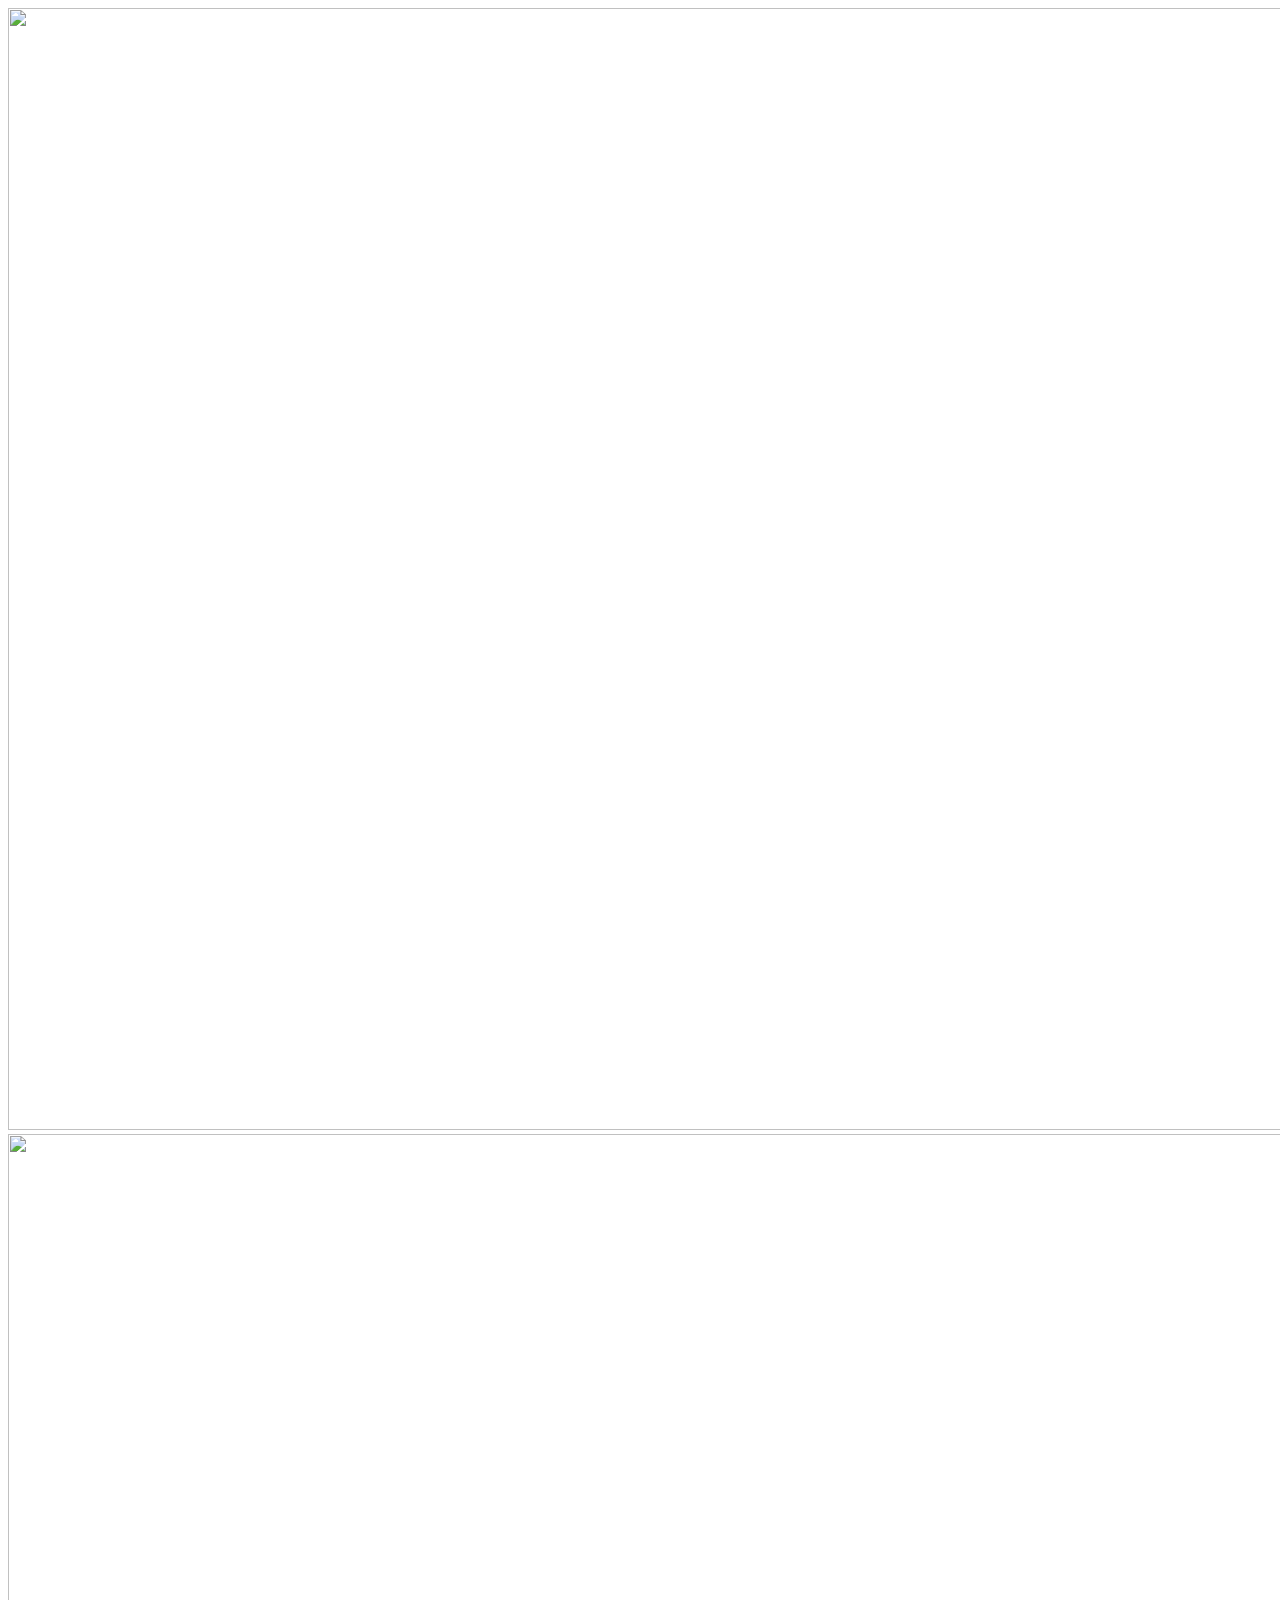
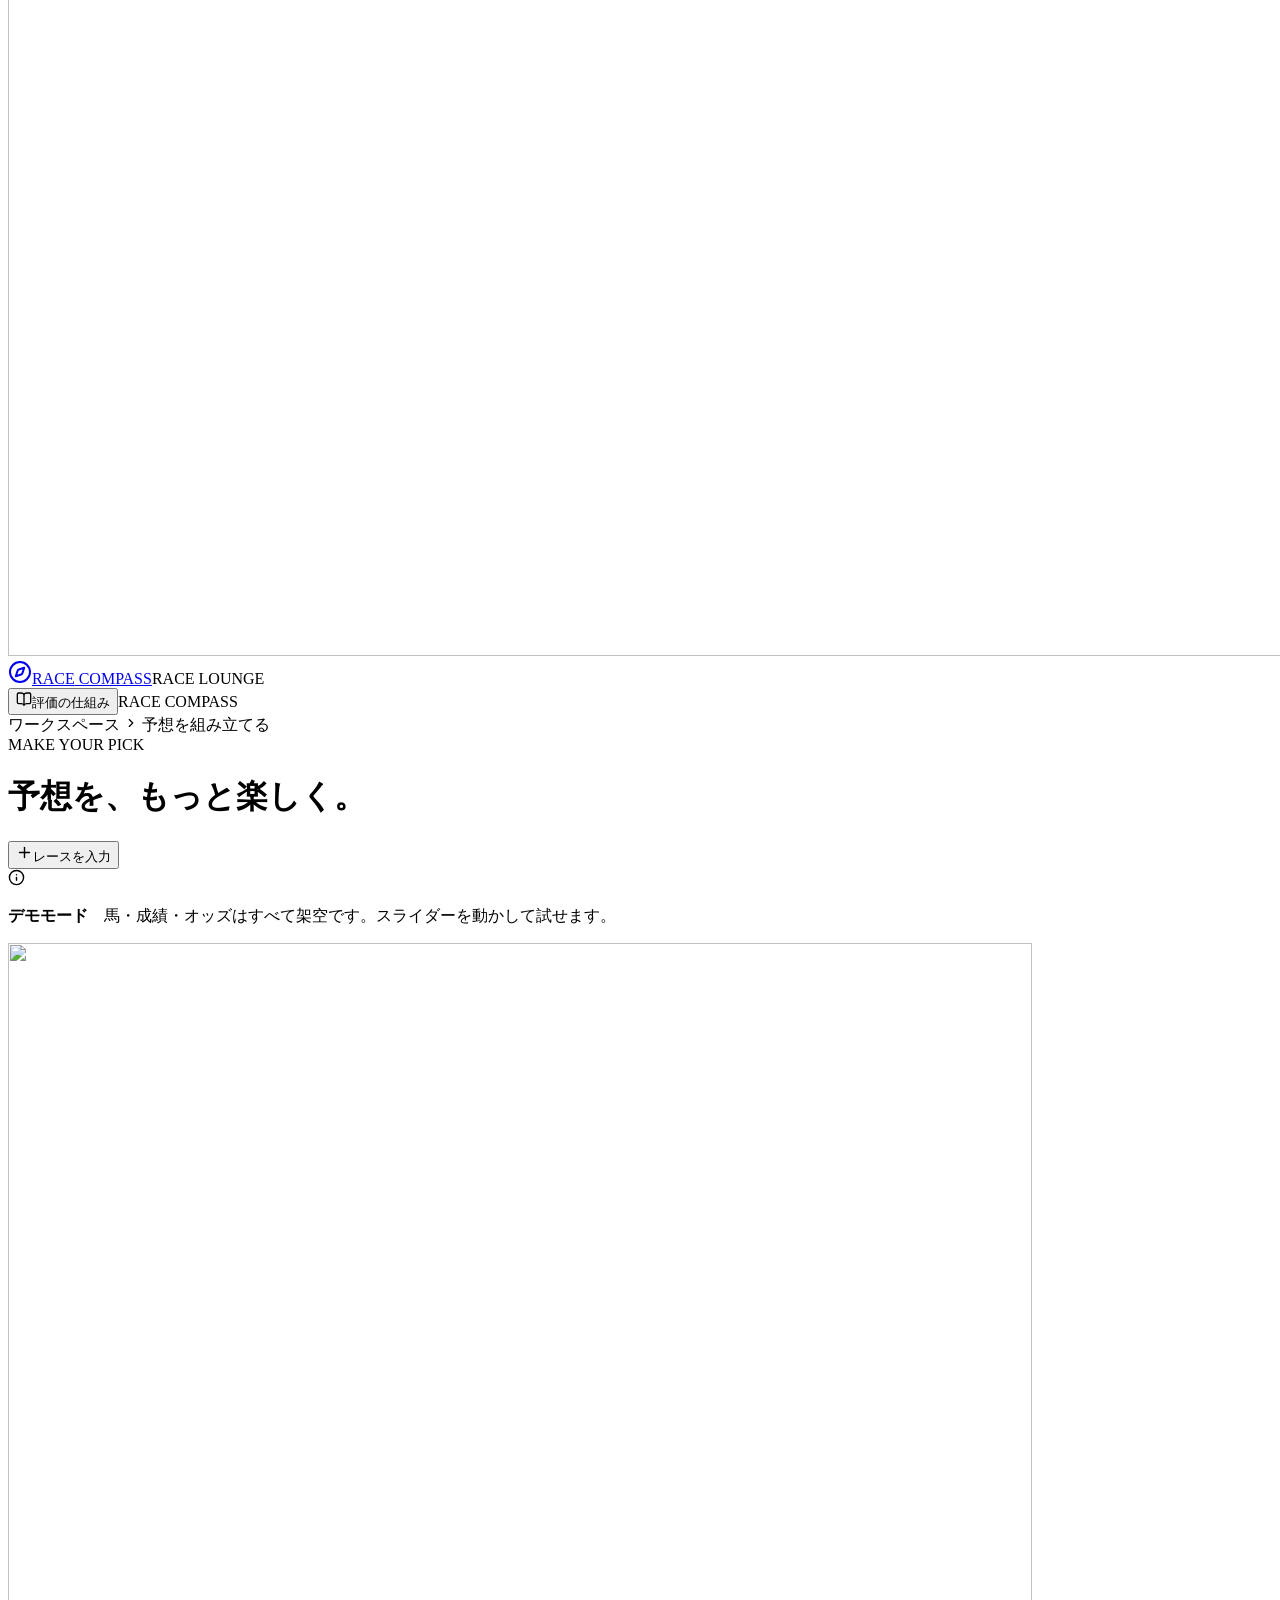
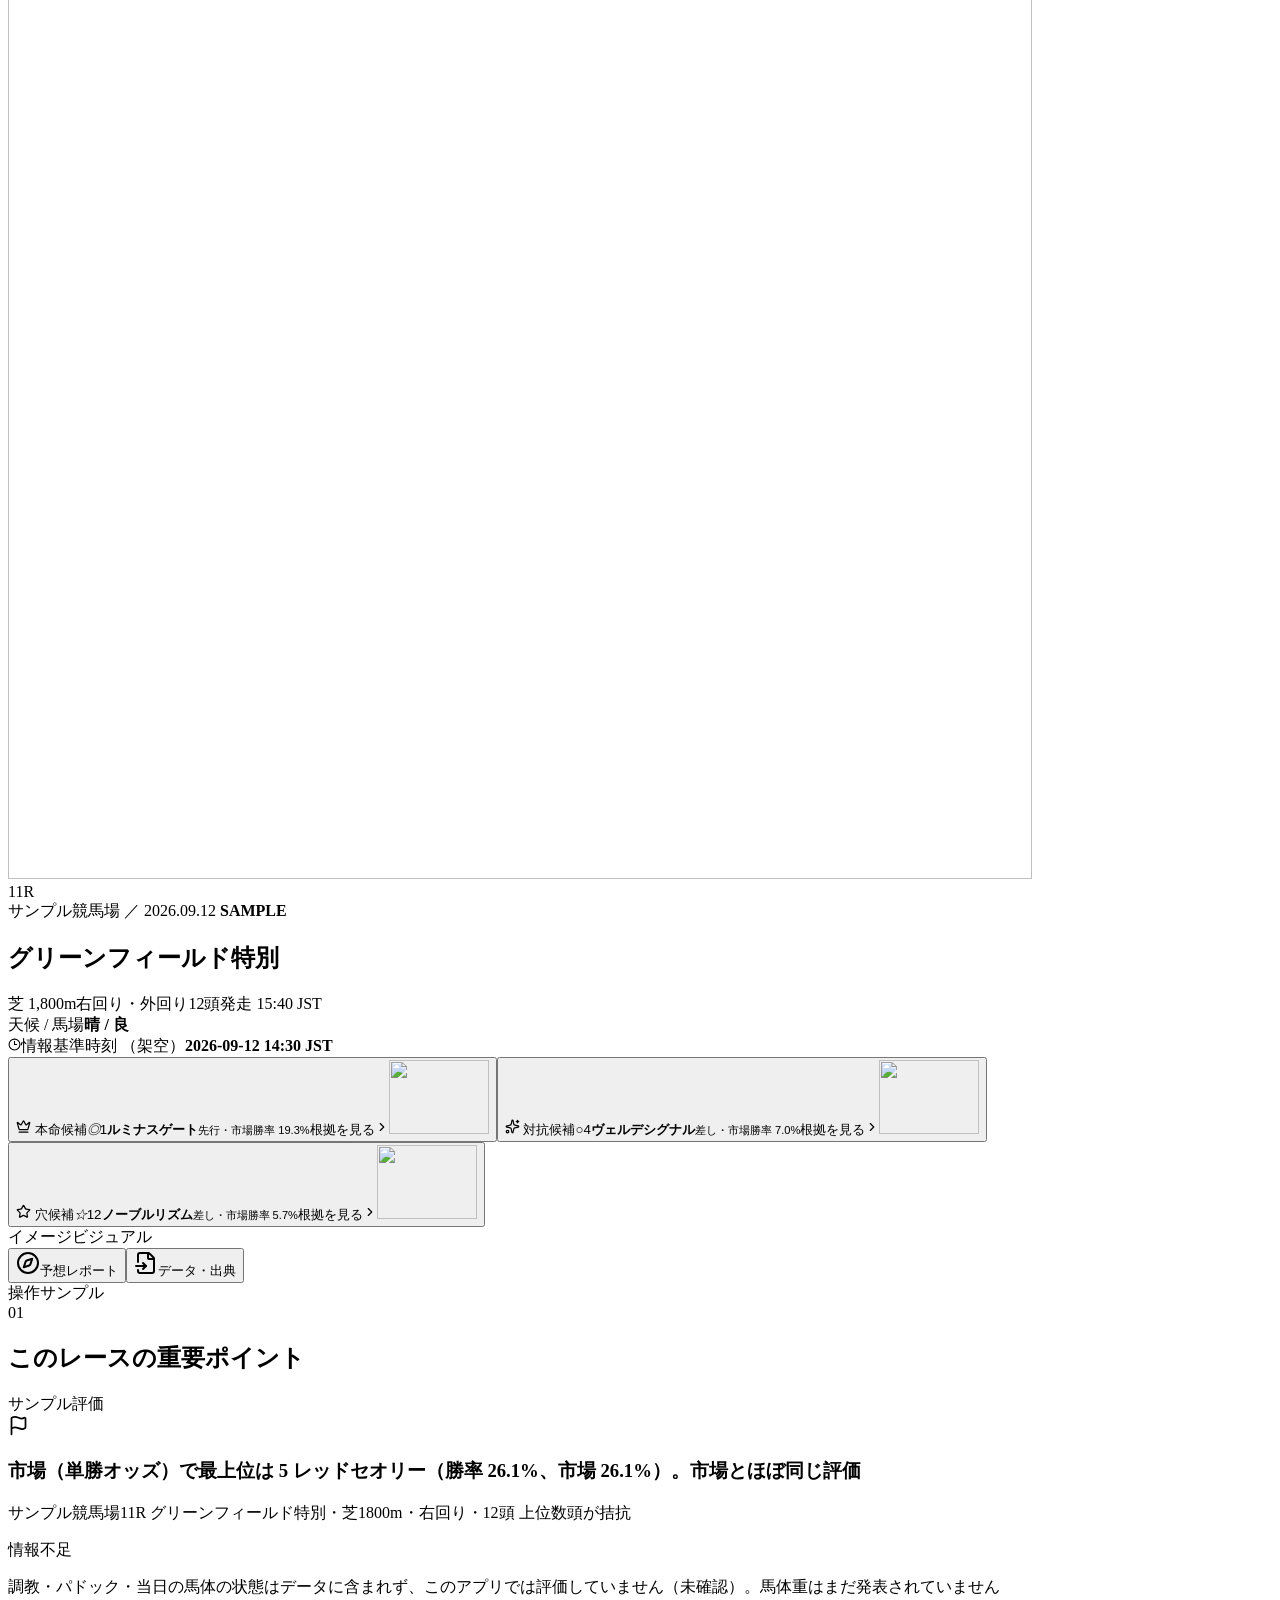
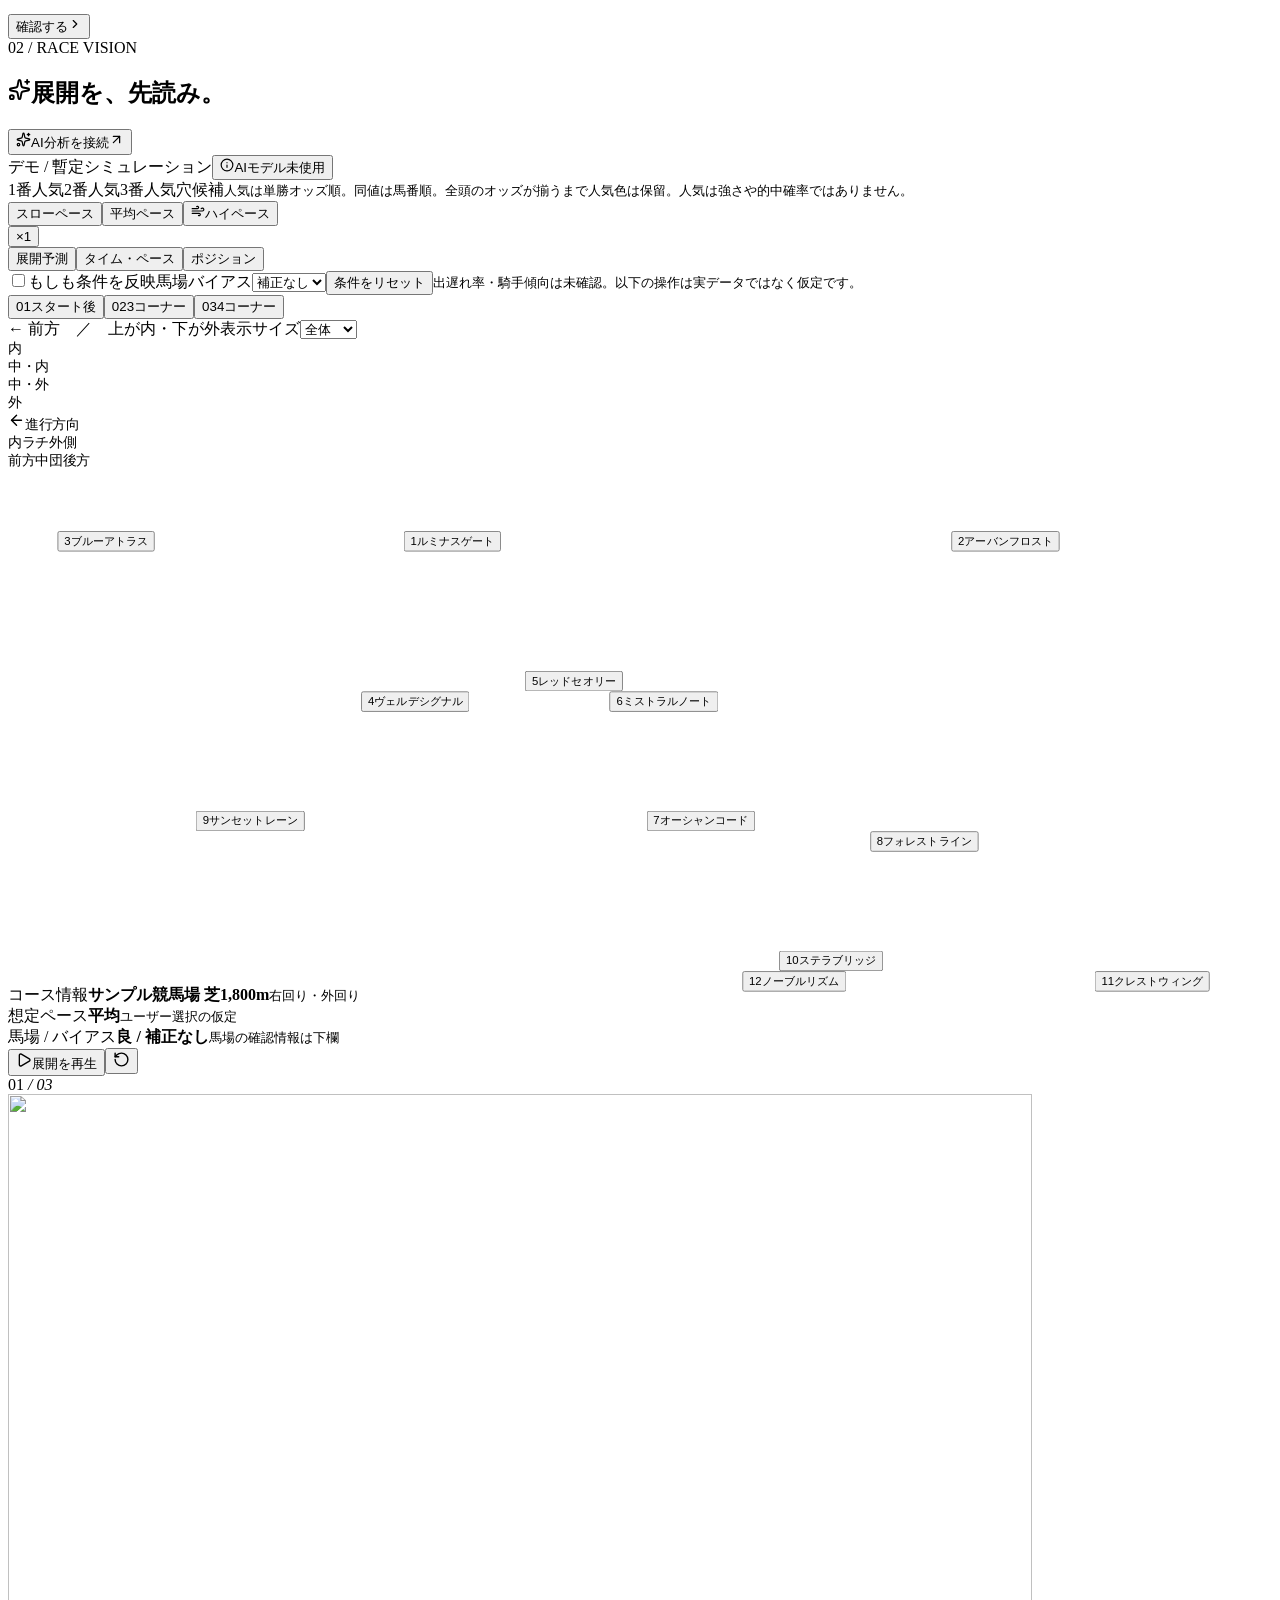
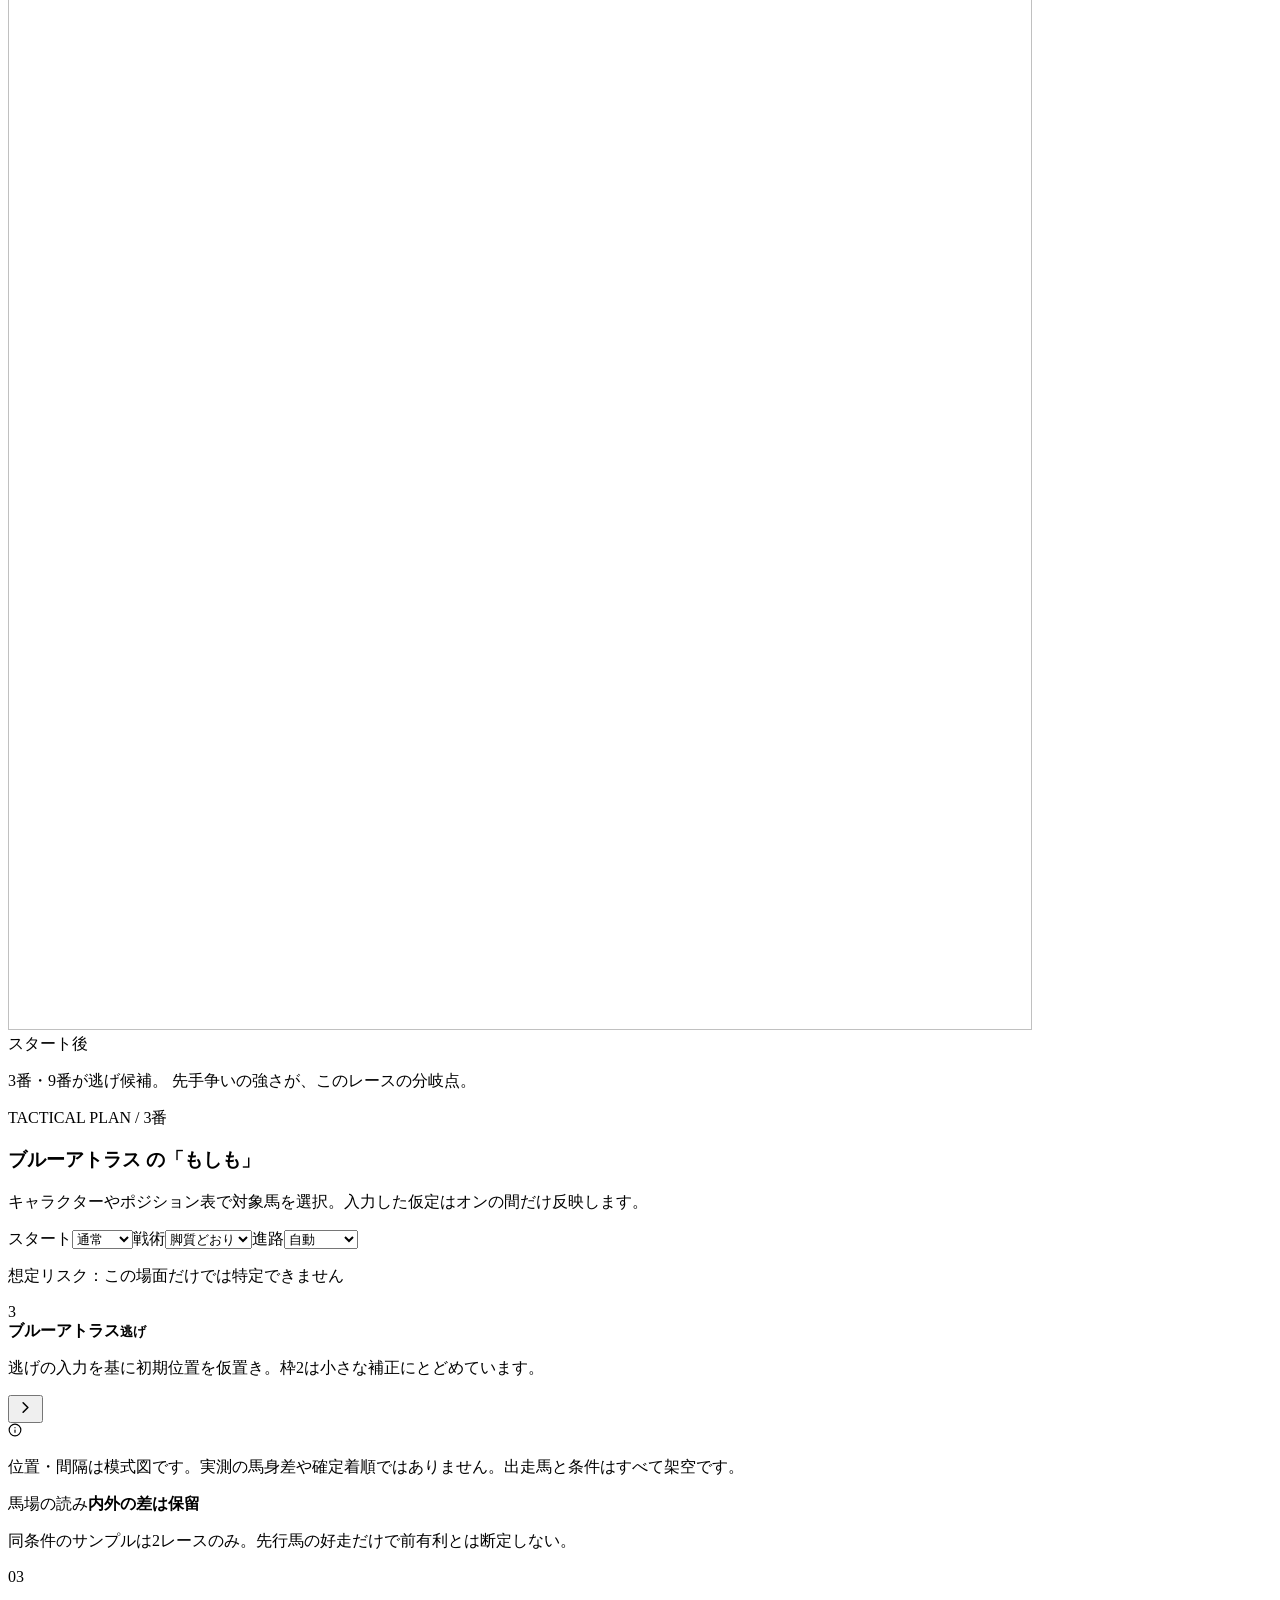
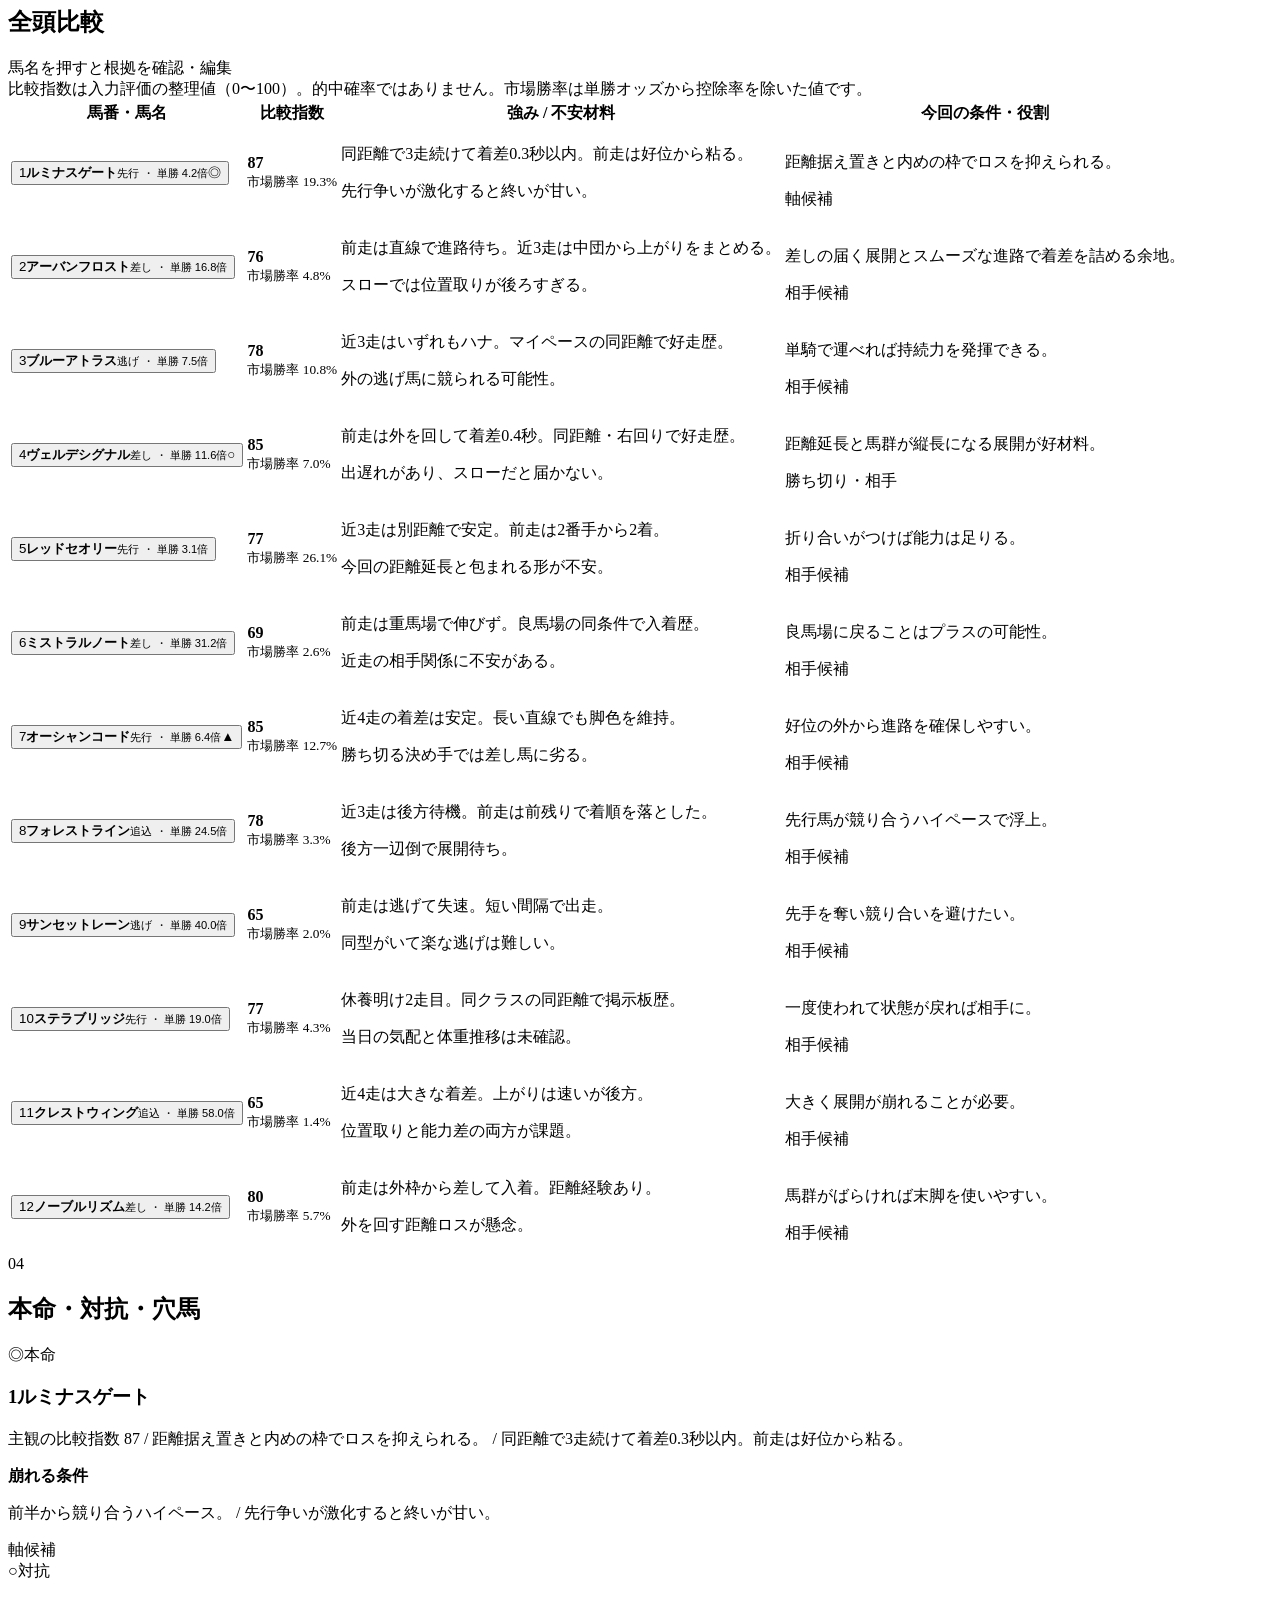
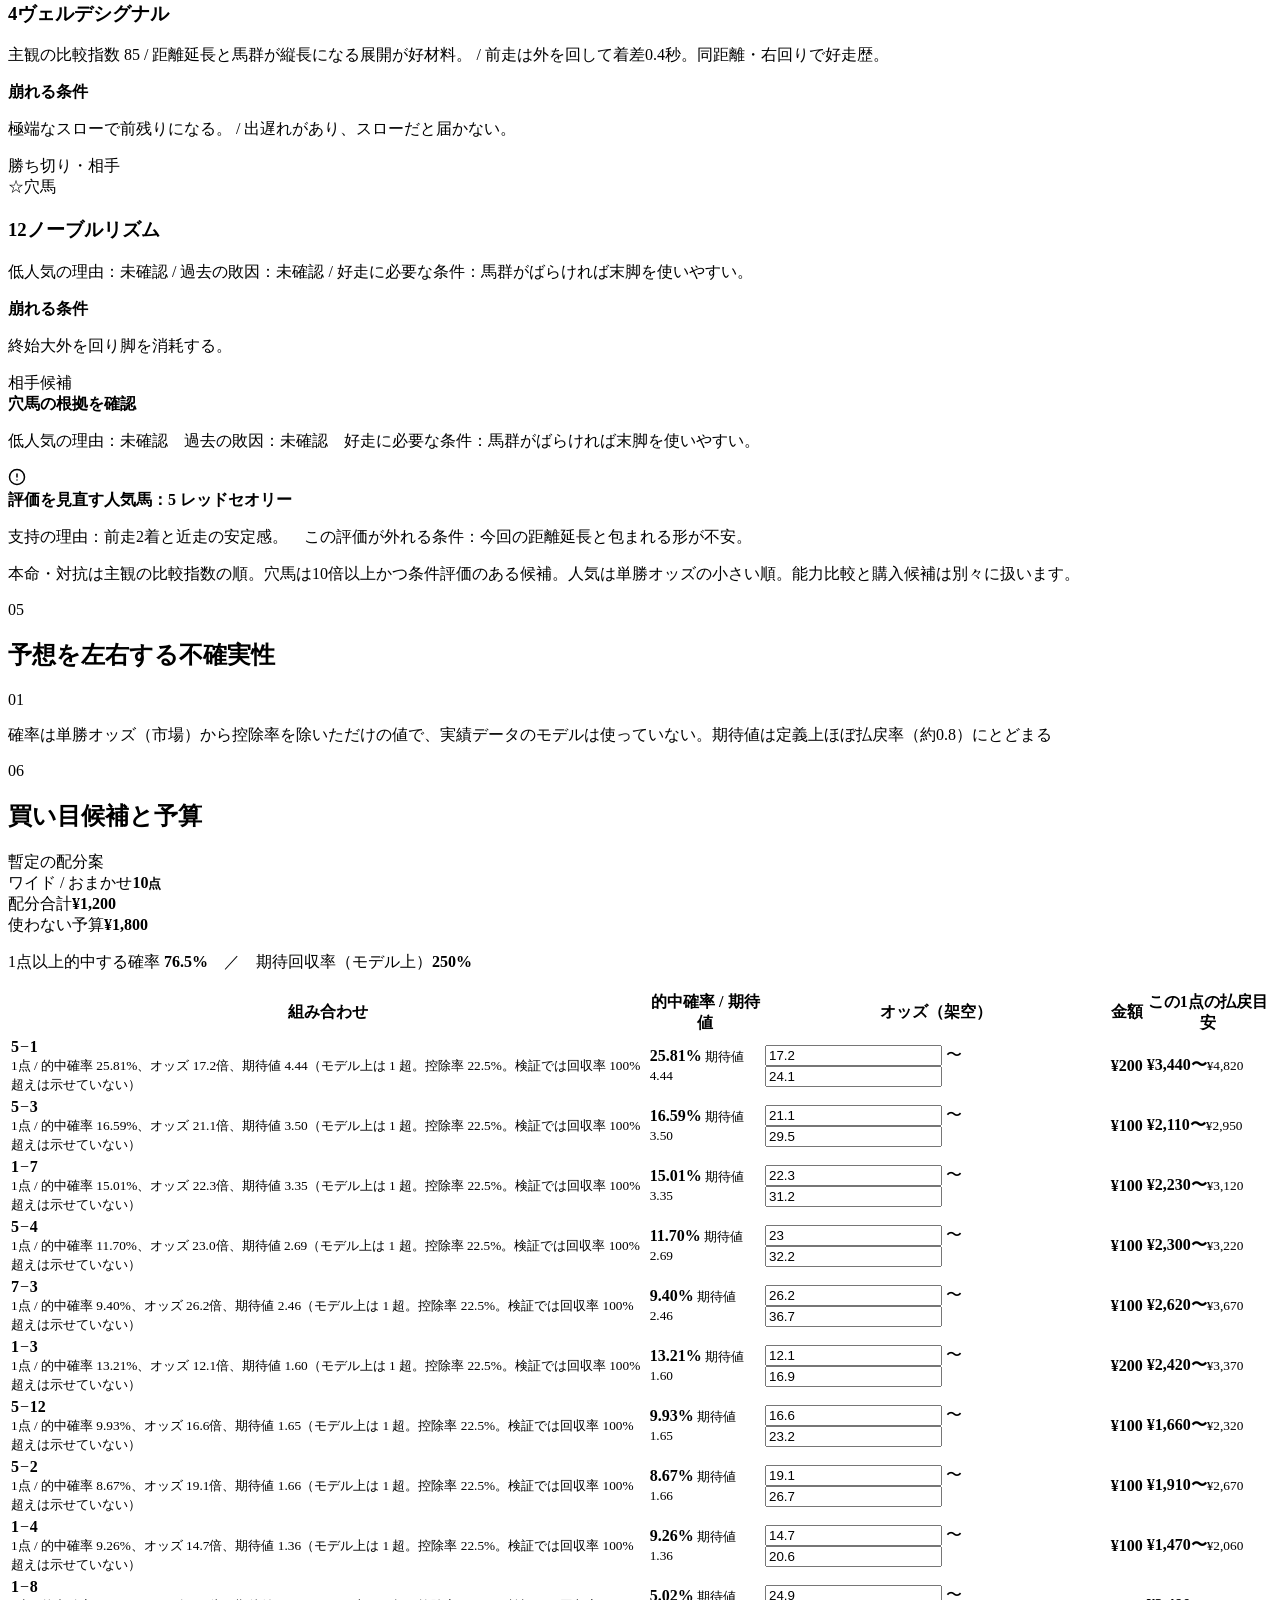
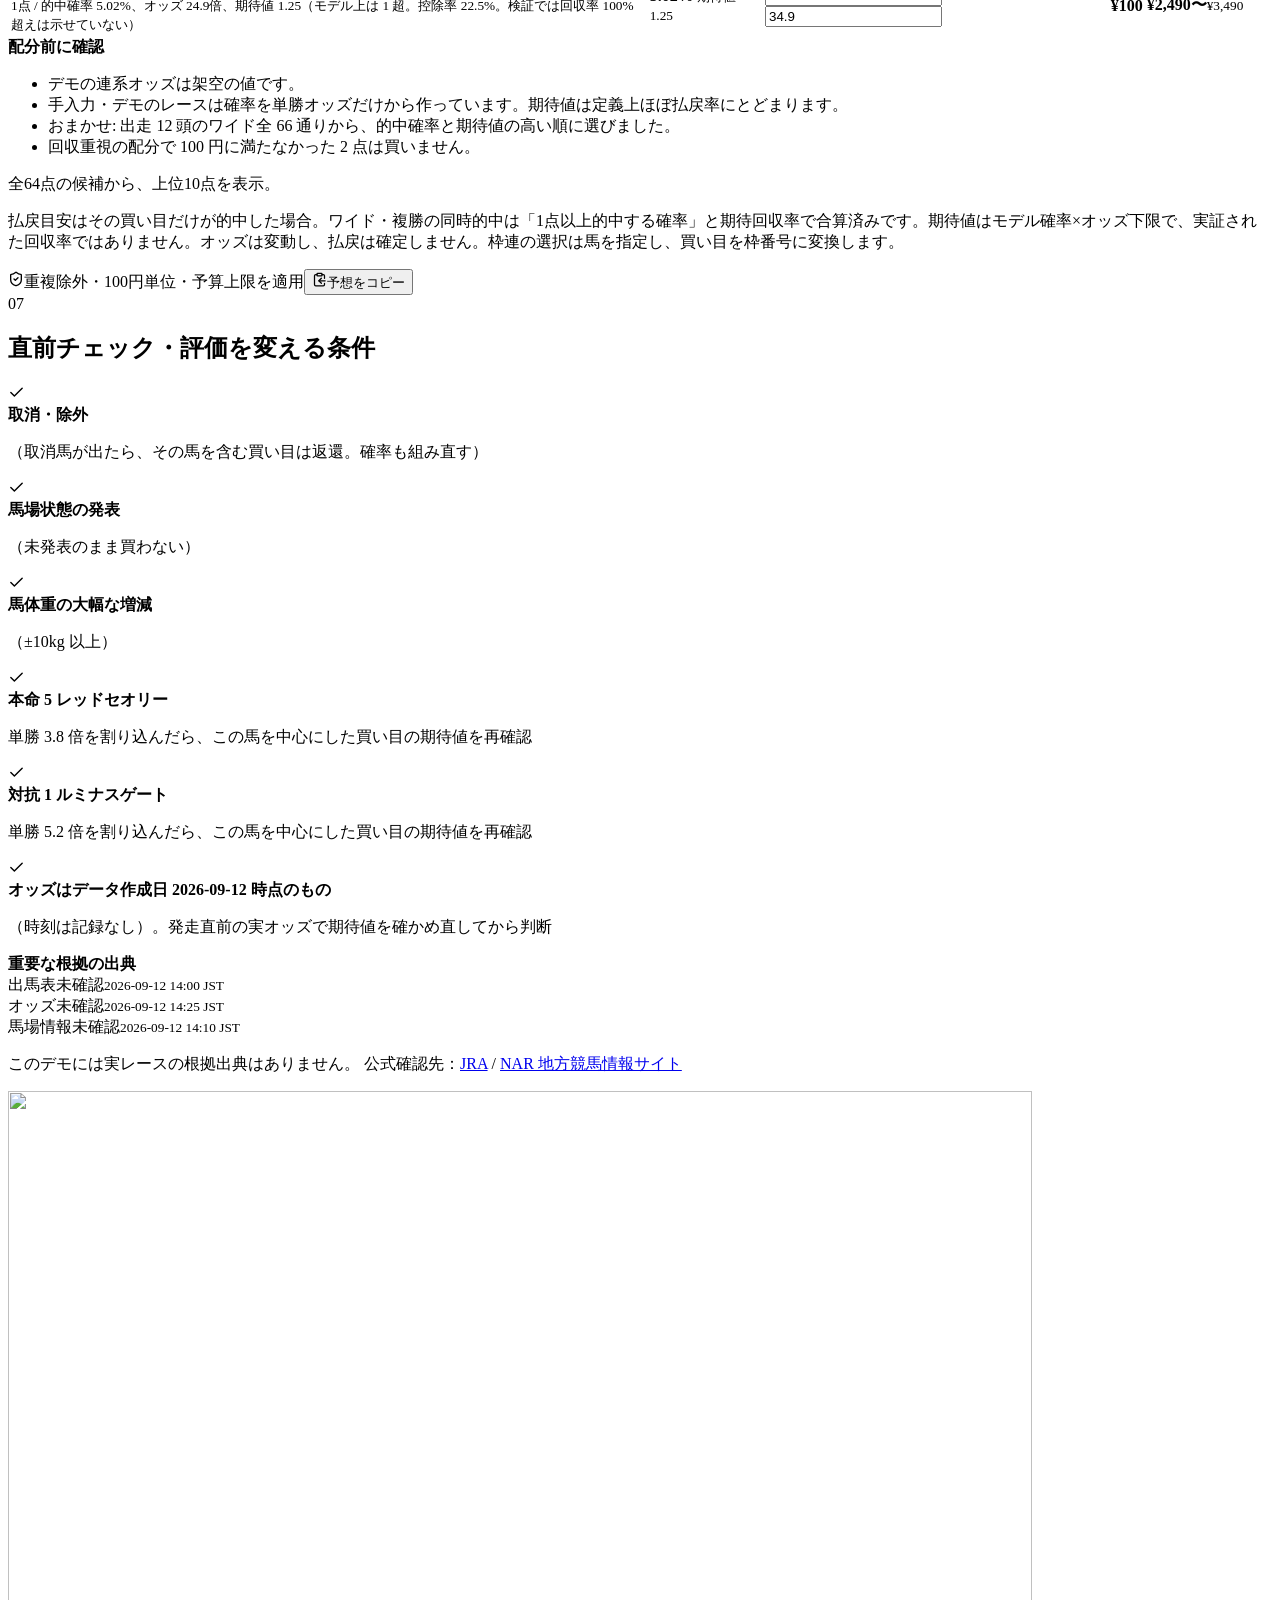
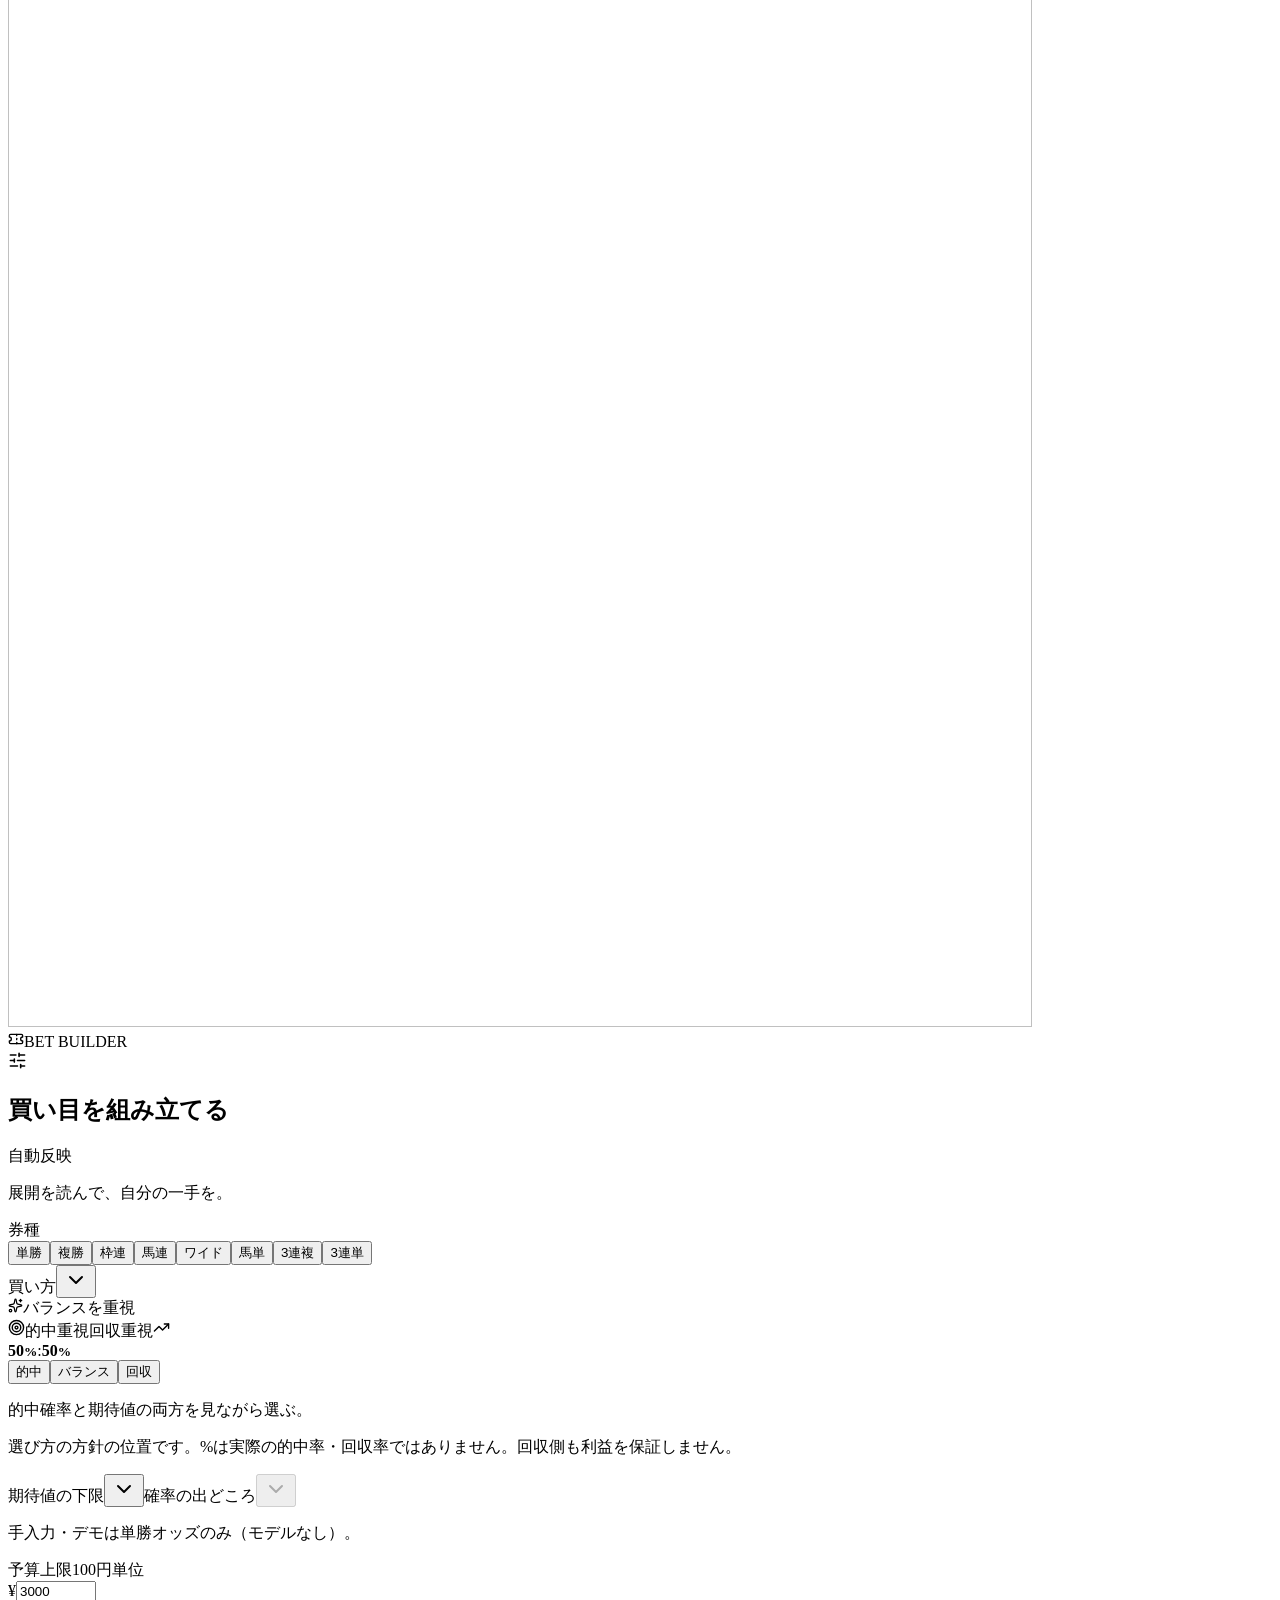
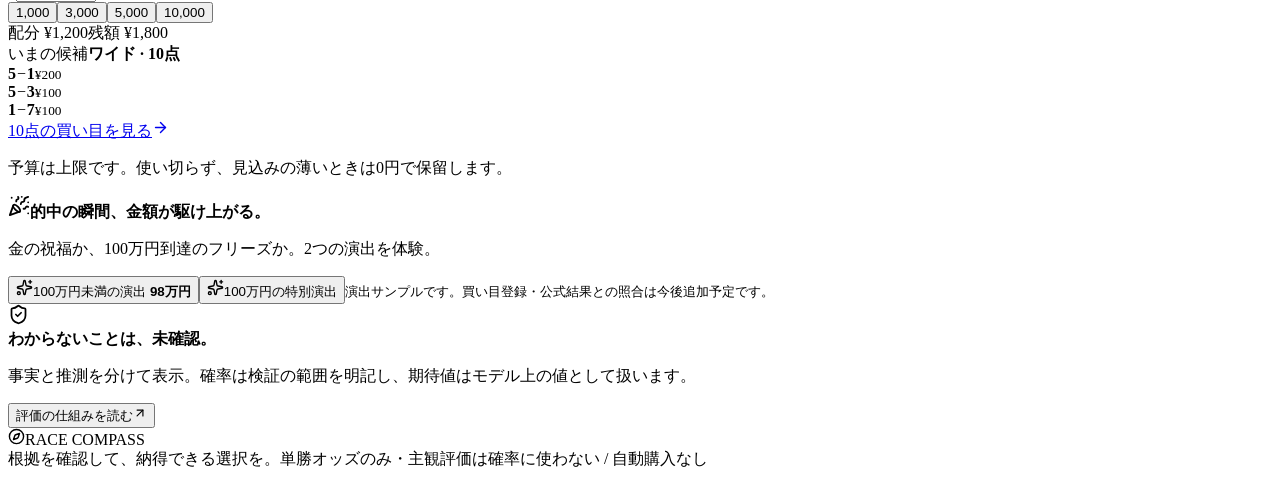
==== index.html @ 5b0a3267 "publish RACE COMPASS" ====
<!DOCTYPE html><html lang="ja"><head><meta charSet="utf-8"/><meta name="viewport" content="width=device-width, initial-scale=1"/><link rel="preload" as="image" href="/race-compass-app/images/tropical-hibiscus.png"/><link rel="preload" as="image" href="/race-compass-app/images/lounge-anime-gold.png"/><link rel="preload" as="image" href="/race-compass-app/images/horse-runner.png"/><link rel="stylesheet" href="/race-compass-app/_next/static/chunks/011j_ty3m-tep.css" data-precedence="next"/><link rel="stylesheet" href="/race-compass-app/_next/static/chunks/3afr46lfcburt.css" data-precedence="next"/><link rel="preload" as="script" fetchPriority="low" href="/race-compass-app/_next/static/chunks/2xuaf3vc33byz.js"/><script src="/race-compass-app/_next/static/chunks/2565zozq7s9vj.js" async=""></script><script src="/race-compass-app/_next/static/chunks/33llrclolvvr5.js" async=""></script><script src="/race-compass-app/_next/static/chunks/turbopack-0au03lccchb4s.js" async=""></script><script src="/race-compass-app/_next/static/chunks/1oaw9uq-pttep.js" async=""></script><script src="/race-compass-app/_next/static/chunks/1n6j14z2v8bzg.js" async=""></script><title>RACE COMPASS｜競馬予想</title><meta name="description" content="実データと検証済みモデルの確率、根拠と不確実性を確認しながら、的中重視・回収重視のバランスで買い目を組み立てる競馬予想ワークスペース。"/><meta name="robots" content="noindex, nofollow"/><link rel="shortcut icon" href="/race-compass-app/favicon.svg"/><link rel="icon" href="/race-compass-app/favicon.svg"/><script src="/race-compass-app/_next/static/chunks/0cz1d0mv5g_q7.js" noModule=""></script></head><body class="antialiased"><div hidden=""><!--$--><!--/$--></div><div class="app-shell"><div class="tropical-backdrop" aria-hidden="true"><img src="/race-compass-app/images/tropical-hibiscus.png" alt="" width="1402" height="1122"/><img src="/race-compass-app/images/tropical-hibiscus.png" alt="" width="1402" height="1122"/></div><header class="topbar"><a class="brand" href="#"><span class="brand-icon"><svg xmlns="http://www.w3.org/2000/svg" width="24" height="24" viewBox="0 0 24 24" fill="none" stroke="currentColor" stroke-width="2" stroke-linecap="round" stroke-linejoin="round" class="lucide lucide-compass" aria-hidden="true"><circle cx="12" cy="12" r="10"></circle><path d="m16.24 7.76-1.804 5.411a2 2 0 0 1-1.265 1.265L7.76 16.24l1.804-5.411a2 2 0 0 1 1.265-1.265z"></path></svg></span><span>RACE<span class="brand-light"> COMPASS</span></span></a><span class="header-label">RACE LOUNGE</span><div class="header-actions"><button class="text-button"><svg xmlns="http://www.w3.org/2000/svg" width="16" height="16" viewBox="0 0 24 24" fill="none" stroke="currentColor" stroke-width="2" stroke-linecap="round" stroke-linejoin="round" class="lucide lucide-book-open" aria-hidden="true"><path d="M12 5v16"></path><path d="M20.001 19A2 2 0 0022 17V5a2 2 0 00-1.999-2L16 3.002A5 5 0 0012 5a5 5 0 00-4-2H4a2 2 0 00-2 2v12a2 2 0 001.999 2H8a5 5 0 014 2 5 5 0 014-2z"></path></svg><span>評価の仕組み</span></button><span class="version">RACE COMPASS</span></div></header><main class="workspace"><div class="breadcrumb">ワークスペース <svg xmlns="http://www.w3.org/2000/svg" width="14" height="14" viewBox="0 0 24 24" fill="none" stroke="currentColor" stroke-width="2" stroke-linecap="round" stroke-linejoin="round" class="lucide lucide-chevron-right" aria-hidden="true"><path d="m9 18 6-6-6-6"></path></svg> 予想を組み立てる</div><div class="page-title"><div><span class="eyebrow">MAKE YOUR PICK</span><h1>予想を、もっと楽しく。</h1></div><button class="button primary"><svg xmlns="http://www.w3.org/2000/svg" width="17" height="17" viewBox="0 0 24 24" fill="none" stroke="currentColor" stroke-width="2" stroke-linecap="round" stroke-linejoin="round" class="lucide lucide-plus" aria-hidden="true"><path d="M5 12h14"></path><path d="M12 5v14"></path></svg>レースを入力</button></div><div class="notice demo"><div><svg xmlns="http://www.w3.org/2000/svg" width="17" height="17" viewBox="0 0 24 24" fill="none" stroke="currentColor" stroke-width="2" stroke-linecap="round" stroke-linejoin="round" class="lucide lucide-info" aria-hidden="true"><circle cx="12" cy="12" r="10"></circle><path d="M12 16v-4"></path><path d="M12 8h.01"></path></svg><p><b>デモモード</b>　馬・成績・オッズはすべて架空です。スライダーを動かして試せます。</p></div><div class="notice-actions"></div></div><section class="race-card"><div class="hero-character-stage"><span class="lounge-character hero-character" aria-hidden="true"><img src="/race-compass-app/images/lounge-anime-gold.png" alt="" width="1024" height="1536" loading="eager" decoding="async" draggable="false"/></span></div><div class="race-hero-content"><div class="race-identity"><span class="race-round">11R</span><div><div class="race-meta">サンプル競馬場<!-- --> <span>／</span> <!-- -->2026.09.12<!-- --> <b class="sample-label">SAMPLE</b></div><h2>グリーンフィールド特別</h2><div class="race-details"><span>芝<!-- --> <!-- -->1,800<!-- -->m</span><span>右回り・外回り</span><span>12<!-- -->頭</span><span>発走 <!-- -->15:40<!-- --> JST</span></div></div></div><div class="race-conditions"><div><span>天候 / 馬場</span><strong>晴<!-- --> / <!-- -->良</strong></div><div><span><svg xmlns="http://www.w3.org/2000/svg" width="13" height="13" viewBox="0 0 24 24" fill="none" stroke="currentColor" stroke-width="2" stroke-linecap="round" stroke-linejoin="round" class="lucide lucide-clock-3" aria-hidden="true"><circle cx="12" cy="12" r="10"></circle><path d="M12 6v6h4"></path></svg>情報基準時刻 <!-- -->（架空）</span><strong>2026-09-12 14:30 JST</strong></div></div></div><div class="hero-readouts"><button class="contender-card gold"><span class="contender-label"><svg xmlns="http://www.w3.org/2000/svg" width="15" height="15" viewBox="0 0 24 24" fill="none" stroke="currentColor" stroke-width="2" stroke-linecap="round" stroke-linejoin="round" class="lucide lucide-crown" aria-hidden="true"><path d="M11.562 3.266a.5.5 0 0 1 .876 0L15.39 8.87a1 1 0 0 0 1.516.294L21.183 5.5a.5.5 0 0 1 .798.519l-2.834 10.246a1 1 0 0 1-.956.734H5.81a1 1 0 0 1-.957-.734L2.02 6.02a.5.5 0 0 1 .798-.519l4.276 3.664a1 1 0 0 0 1.516-.294z"></path><path d="M5 21h14"></path></svg> <!-- -->本命候補<em>◎</em></span><span class="contender-main"><span class="horse-no frame-1">1</span><b>ルミナスゲート</b></span><span class="contender-bottom"><small>先行・市場勝率 19.3%</small><span>根拠を見る<svg xmlns="http://www.w3.org/2000/svg" width="14" height="14" viewBox="0 0 24 24" fill="none" stroke="currentColor" stroke-width="2" stroke-linecap="round" stroke-linejoin="round" class="lucide lucide-chevron-right" aria-hidden="true"><path d="m9 18 6-6-6-6"></path></svg></span></span><img class="contender-art" src="/race-compass-app/images/horse-runner.png" width="100" height="74" alt=""/></button><button class="contender-card violet"><span class="contender-label"><svg xmlns="http://www.w3.org/2000/svg" width="15" height="15" viewBox="0 0 24 24" fill="none" stroke="currentColor" stroke-width="2" stroke-linecap="round" stroke-linejoin="round" class="lucide lucide-sparkles lucide-stars" aria-hidden="true"><path d="M11.017 2.814a1 1 0 0 1 1.966 0l1.051 5.558a2 2 0 0 0 1.594 1.594l5.558 1.051a1 1 0 0 1 0 1.966l-5.558 1.051a2 2 0 0 0-1.594 1.594l-1.051 5.558a1 1 0 0 1-1.966 0l-1.051-5.558a2 2 0 0 0-1.594-1.594l-5.558-1.051a1 1 0 0 1 0-1.966l5.558-1.051a2 2 0 0 0 1.594-1.594z"></path><path d="M20 2v4"></path><path d="M22 4h-4"></path><circle cx="4" cy="20" r="2"></circle></svg> <!-- -->対抗候補<em>○</em></span><span class="contender-main"><span class="horse-no frame-3">4</span><b>ヴェルデシグナル</b></span><span class="contender-bottom"><small>差し・市場勝率 7.0%</small><span>根拠を見る<svg xmlns="http://www.w3.org/2000/svg" width="14" height="14" viewBox="0 0 24 24" fill="none" stroke="currentColor" stroke-width="2" stroke-linecap="round" stroke-linejoin="round" class="lucide lucide-chevron-right" aria-hidden="true"><path d="m9 18 6-6-6-6"></path></svg></span></span><img class="contender-art" src="/race-compass-app/images/horse-runner.png" width="100" height="74" alt=""/></button><button class="contender-card mint"><span class="contender-label"><svg xmlns="http://www.w3.org/2000/svg" width="15" height="15" viewBox="0 0 24 24" fill="none" stroke="currentColor" stroke-width="2" stroke-linecap="round" stroke-linejoin="round" class="lucide lucide-star" aria-hidden="true"><path d="M11.525 2.295a.53.53 0 0 1 .95 0l2.31 4.679a2.123 2.123 0 0 0 1.595 1.16l5.166.756a.53.53 0 0 1 .294.904l-3.736 3.638a2.123 2.123 0 0 0-.611 1.878l.882 5.14a.53.53 0 0 1-.771.56l-4.618-2.428a2.122 2.122 0 0 0-1.973 0L6.396 21.01a.53.53 0 0 1-.77-.56l.881-5.139a2.122 2.122 0 0 0-.611-1.879L2.16 9.795a.53.53 0 0 1 .294-.906l5.165-.755a2.122 2.122 0 0 0 1.597-1.16z"></path></svg> <!-- -->穴候補<em>☆</em></span><span class="contender-main"><span class="horse-no frame-8">12</span><b>ノーブルリズム</b></span><span class="contender-bottom"><small>差し・市場勝率 5.7%</small><span>根拠を見る<svg xmlns="http://www.w3.org/2000/svg" width="14" height="14" viewBox="0 0 24 24" fill="none" stroke="currentColor" stroke-width="2" stroke-linecap="round" stroke-linejoin="round" class="lucide lucide-chevron-right" aria-hidden="true"><path d="m9 18 6-6-6-6"></path></svg></span></span><img class="contender-art" src="/race-compass-app/images/horse-runner.png" width="100" height="74" alt=""/></button></div><span class="hero-photo-credit">イメージビジュアル</span></section><div dir="ltr" data-orientation="horizontal" data-slot="tabs" class="group/tabs flex gap-2 data-[orientation=horizontal]:flex-col main-tabs"><div class="tab-line"><div role="tablist" aria-orientation="horizontal" data-slot="tabs-list" data-variant="line" class="group/tabs-list inline-flex w-fit items-center justify-center rounded-lg p-[3px] text-muted-foreground group-data-[orientation=horizontal]/tabs:h-9 group-data-[orientation=vertical]/tabs:h-fit group-data-[orientation=vertical]/tabs:flex-col data-[variant=line]:rounded-none gap-1 bg-transparent" tabindex="-1" data-orientation="horizontal" style="outline:none"><button type="button" role="tab" aria-selected="true" aria-controls="radix-_R_1ravb_-content-report" data-state="active" id="radix-_R_1ravb_-trigger-report" data-slot="tabs-trigger" class="relative inline-flex h-[calc(100%-1px)] flex-1 items-center justify-center gap-1.5 rounded-md border border-transparent px-2 py-1 text-sm font-medium whitespace-nowrap text-foreground/60 transition-all group-data-[orientation=vertical]/tabs:w-full group-data-[orientation=vertical]/tabs:justify-start hover:text-foreground focus-visible:border-ring focus-visible:ring-[3px] focus-visible:ring-ring/50 focus-visible:outline-1 focus-visible:outline-ring disabled:pointer-events-none disabled:opacity-50 group-data-[variant=default]/tabs-list:data-[state=active]:shadow-sm group-data-[variant=line]/tabs-list:data-[state=active]:shadow-none dark:text-muted-foreground dark:hover:text-foreground [&amp;_svg]:pointer-events-none [&amp;_svg]:shrink-0 [&amp;_svg:not([class*=&#x27;size-&#x27;])]:size-4 group-data-[variant=line]/tabs-list:bg-transparent group-data-[variant=line]/tabs-list:data-[state=active]:bg-transparent dark:group-data-[variant=line]/tabs-list:data-[state=active]:border-transparent dark:group-data-[variant=line]/tabs-list:data-[state=active]:bg-transparent data-[state=active]:bg-background data-[state=active]:text-foreground dark:data-[state=active]:border-input dark:data-[state=active]:bg-input/30 dark:data-[state=active]:text-foreground after:absolute after:bg-foreground after:opacity-0 after:transition-opacity group-data-[orientation=horizontal]/tabs:after:inset-x-0 group-data-[orientation=horizontal]/tabs:after:bottom-[-5px] group-data-[orientation=horizontal]/tabs:after:h-0.5 group-data-[orientation=vertical]/tabs:after:inset-y-0 group-data-[orientation=vertical]/tabs:after:-right-1 group-data-[orientation=vertical]/tabs:after:w-0.5 group-data-[variant=line]/tabs-list:data-[state=active]:after:opacity-100" tabindex="-1" data-orientation="horizontal" data-radix-collection-item=""><svg xmlns="http://www.w3.org/2000/svg" width="24" height="24" viewBox="0 0 24 24" fill="none" stroke="currentColor" stroke-width="2" stroke-linecap="round" stroke-linejoin="round" class="lucide lucide-compass" aria-hidden="true"><circle cx="12" cy="12" r="10"></circle><path d="m16.24 7.76-1.804 5.411a2 2 0 0 1-1.265 1.265L7.76 16.24l1.804-5.411a2 2 0 0 1 1.265-1.265z"></path></svg>予想レポート</button><button type="button" role="tab" aria-selected="false" aria-controls="radix-_R_1ravb_-content-data" data-state="inactive" id="radix-_R_1ravb_-trigger-data" data-slot="tabs-trigger" class="relative inline-flex h-[calc(100%-1px)] flex-1 items-center justify-center gap-1.5 rounded-md border border-transparent px-2 py-1 text-sm font-medium whitespace-nowrap text-foreground/60 transition-all group-data-[orientation=vertical]/tabs:w-full group-data-[orientation=vertical]/tabs:justify-start hover:text-foreground focus-visible:border-ring focus-visible:ring-[3px] focus-visible:ring-ring/50 focus-visible:outline-1 focus-visible:outline-ring disabled:pointer-events-none disabled:opacity-50 group-data-[variant=default]/tabs-list:data-[state=active]:shadow-sm group-data-[variant=line]/tabs-list:data-[state=active]:shadow-none dark:text-muted-foreground dark:hover:text-foreground [&amp;_svg]:pointer-events-none [&amp;_svg]:shrink-0 [&amp;_svg:not([class*=&#x27;size-&#x27;])]:size-4 group-data-[variant=line]/tabs-list:bg-transparent group-data-[variant=line]/tabs-list:data-[state=active]:bg-transparent dark:group-data-[variant=line]/tabs-list:data-[state=active]:border-transparent dark:group-data-[variant=line]/tabs-list:data-[state=active]:bg-transparent data-[state=active]:bg-background data-[state=active]:text-foreground dark:data-[state=active]:border-input dark:data-[state=active]:bg-input/30 dark:data-[state=active]:text-foreground after:absolute after:bg-foreground after:opacity-0 after:transition-opacity group-data-[orientation=horizontal]/tabs:after:inset-x-0 group-data-[orientation=horizontal]/tabs:after:bottom-[-5px] group-data-[orientation=horizontal]/tabs:after:h-0.5 group-data-[orientation=vertical]/tabs:after:inset-y-0 group-data-[orientation=vertical]/tabs:after:-right-1 group-data-[orientation=vertical]/tabs:after:w-0.5 group-data-[variant=line]/tabs-list:data-[state=active]:after:opacity-100" tabindex="-1" data-orientation="horizontal" data-radix-collection-item=""><svg xmlns="http://www.w3.org/2000/svg" width="24" height="24" viewBox="0 0 24 24" fill="none" stroke="currentColor" stroke-width="2" stroke-linecap="round" stroke-linejoin="round" class="lucide lucide-file-input" aria-hidden="true"><path d="M4 11V4a2 2 0 0 1 2-2h8a2.4 2.4 0 0 1 1.706.706l3.588 3.588A2.4 2.4 0 0 1 20 8v12a2 2 0 0 1-2 2H6a2 2 0 0 1-2-2v-1"></path><path d="M14 2v5a1 1 0 0 0 1 1h5"></path><path d="M2 15h10"></path><path d="m9 18 3-3-3-3"></path></svg>データ・出典</button></div><span class="tab-caption">操作サンプル</span></div><div data-state="active" data-orientation="horizontal" role="tabpanel" aria-labelledby="radix-_R_1ravb_-trigger-report" id="radix-_R_1ravb_-content-report" tabindex="0" data-slot="tabs-content" class="flex-1 outline-none" style="animation-duration:0s"><div class="work-grid"><div class="report-column"><section class="panel race-key-panel"><div class="section-head"><div><span class="section-no">01</span><h2>このレースの重要ポイント</h2></div><span class="pill neutral">サンプル評価</span></div><div class="point-summary"><div class="point-accent"><svg xmlns="http://www.w3.org/2000/svg" width="21" height="21" viewBox="0 0 24 24" fill="none" stroke="currentColor" stroke-width="2" stroke-linecap="round" stroke-linejoin="round" class="lucide lucide-flag" aria-hidden="true"><path d="M4 22V4a1 1 0 0 1 .4-.8A6 6 0 0 1 8 2c3 0 5 2 7.333 2q2 0 3.067-.8A1 1 0 0 1 20 4v10a1 1 0 0 1-.4.8A6 6 0 0 1 16 16c-3 0-5-2-8-2a6 6 0 0 0-4 1.528"></path></svg></div><div><h3>市場（単勝オッズ）で最上位は 5 レッドセオリー（勝率 26.1%、市場 26.1%）。市場とほぼ同じ評価</h3><p>サンプル競馬場11R グリーンフィールド特別・芝1800m・右回り・12頭 上位数頭が拮抗</p></div></div><div class="missing"><span>情報不足</span><p>調教・パドック・当日の馬体の状態はデータに含まれず、このアプリでは評価していません（未確認）。馬体重はまだ発表されていません</p><button class="inline-button">確認する<svg xmlns="http://www.w3.org/2000/svg" width="14" height="14" viewBox="0 0 24 24" fill="none" stroke="currentColor" stroke-width="2" stroke-linecap="round" stroke-linejoin="round" class="lucide lucide-chevron-right" aria-hidden="true"><path d="m9 18 6-6-6-6"></path></svg></button></div></section><section class="panel formation-panel" id="formation"><div class="formation-top"><div><span class="section-no">02 / RACE VISION</span><h2><svg xmlns="http://www.w3.org/2000/svg" width="23" height="23" viewBox="0 0 24 24" fill="none" stroke="currentColor" stroke-width="2" stroke-linecap="round" stroke-linejoin="round" class="lucide lucide-sparkles lucide-stars" aria-hidden="true"><path d="M11.017 2.814a1 1 0 0 1 1.966 0l1.051 5.558a2 2 0 0 0 1.594 1.594l5.558 1.051a1 1 0 0 1 0 1.966l-5.558 1.051a2 2 0 0 0-1.594 1.594l-1.051 5.558a1 1 0 0 1-1.966 0l-1.051-5.558a2 2 0 0 0-1.594-1.594l-5.558-1.051a1 1 0 0 1 0-1.966l5.558-1.051a2 2 0 0 0 1.594-1.594z"></path><path d="M20 2v4"></path><path d="M22 4h-4"></path><circle cx="4" cy="20" r="2"></circle></svg>展開を、先読み。</h2></div><button class="ai-analyze"><svg xmlns="http://www.w3.org/2000/svg" width="15" height="15" viewBox="0 0 24 24" fill="none" stroke="currentColor" stroke-width="2" stroke-linecap="round" stroke-linejoin="round" class="lucide lucide-sparkles lucide-stars" aria-hidden="true"><path d="M11.017 2.814a1 1 0 0 1 1.966 0l1.051 5.558a2 2 0 0 0 1.594 1.594l5.558 1.051a1 1 0 0 1 0 1.966l-5.558 1.051a2 2 0 0 0-1.594 1.594l-1.051 5.558a1 1 0 0 1-1.966 0l-1.051-5.558a2 2 0 0 0-1.594-1.594l-5.558-1.051a1 1 0 0 1 0-1.966l5.558-1.051a2 2 0 0 0 1.594-1.594z"></path><path d="M20 2v4"></path><path d="M22 4h-4"></path><circle cx="4" cy="20" r="2"></circle></svg>AI分析を接続<svg xmlns="http://www.w3.org/2000/svg" width="15" height="15" viewBox="0 0 24 24" fill="none" stroke="currentColor" stroke-width="2" stroke-linecap="round" stroke-linejoin="round" class="lucide lucide-arrow-up-right" aria-hidden="true"><path d="M7 7h10v10"></path><path d="M7 17 17 7"></path></svg></button></div><div class="formation-source"><span class="rules-badge">デモ / 暫定シミュレーション</span><button><svg xmlns="http://www.w3.org/2000/svg" width="14" height="14" viewBox="0 0 24 24" fill="none" stroke="currentColor" stroke-width="2" stroke-linecap="round" stroke-linejoin="round" class="lucide lucide-info" aria-hidden="true"><circle cx="12" cy="12" r="10"></circle><path d="M12 16v-4"></path><path d="M12 8h.01"></path></svg>AIモデル未使用</button></div><div class="aura-legend"><span><i class="legend-gold"></i>1番人気</span><span><i class="legend-red"></i>2番人気</span><span><i class="legend-blue"></i>3番人気</span><span><i class="legend-dark"></i>穴候補</span><small>人気は単勝オッズ順。同値は馬番順。全頭のオッズが揃うまで人気色は保留。人気は強さや的中確率ではありません。</small></div><div class="vision-controls"><div dir="ltr" data-orientation="horizontal" data-slot="tabs" class="group/tabs flex gap-2 data-[orientation=horizontal]:flex-col"><div role="tablist" aria-orientation="horizontal" data-slot="tabs-list" data-variant="default" class="group/tabs-list inline-flex w-fit items-center justify-center rounded-lg p-[3px] text-muted-foreground group-data-[orientation=horizontal]/tabs:h-9 group-data-[orientation=vertical]/tabs:h-fit group-data-[orientation=vertical]/tabs:flex-col data-[variant=line]:rounded-none bg-muted vision-pace" tabindex="-1" data-orientation="horizontal" style="outline:none"><button type="button" role="tab" aria-selected="false" aria-controls="radix-_R_149lravb_-content-スロー" data-state="inactive" id="radix-_R_149lravb_-trigger-スロー" data-slot="tabs-trigger" class="relative inline-flex h-[calc(100%-1px)] flex-1 items-center justify-center gap-1.5 rounded-md border border-transparent px-2 py-1 text-sm font-medium whitespace-nowrap text-foreground/60 transition-all group-data-[orientation=vertical]/tabs:w-full group-data-[orientation=vertical]/tabs:justify-start hover:text-foreground focus-visible:border-ring focus-visible:ring-[3px] focus-visible:ring-ring/50 focus-visible:outline-1 focus-visible:outline-ring disabled:pointer-events-none disabled:opacity-50 group-data-[variant=default]/tabs-list:data-[state=active]:shadow-sm group-data-[variant=line]/tabs-list:data-[state=active]:shadow-none dark:text-muted-foreground dark:hover:text-foreground [&amp;_svg]:pointer-events-none [&amp;_svg]:shrink-0 [&amp;_svg:not([class*=&#x27;size-&#x27;])]:size-4 group-data-[variant=line]/tabs-list:bg-transparent group-data-[variant=line]/tabs-list:data-[state=active]:bg-transparent dark:group-data-[variant=line]/tabs-list:data-[state=active]:border-transparent dark:group-data-[variant=line]/tabs-list:data-[state=active]:bg-transparent data-[state=active]:bg-background data-[state=active]:text-foreground dark:data-[state=active]:border-input dark:data-[state=active]:bg-input/30 dark:data-[state=active]:text-foreground after:absolute after:bg-foreground after:opacity-0 after:transition-opacity group-data-[orientation=horizontal]/tabs:after:inset-x-0 group-data-[orientation=horizontal]/tabs:after:bottom-[-5px] group-data-[orientation=horizontal]/tabs:after:h-0.5 group-data-[orientation=vertical]/tabs:after:inset-y-0 group-data-[orientation=vertical]/tabs:after:-right-1 group-data-[orientation=vertical]/tabs:after:w-0.5 group-data-[variant=line]/tabs-list:data-[state=active]:after:opacity-100" tabindex="-1" data-orientation="horizontal" data-radix-collection-item="">スロー<!-- -->ペース</button><button type="button" role="tab" aria-selected="true" aria-controls="radix-_R_149lravb_-content-平均" data-state="active" id="radix-_R_149lravb_-trigger-平均" data-slot="tabs-trigger" class="relative inline-flex h-[calc(100%-1px)] flex-1 items-center justify-center gap-1.5 rounded-md border border-transparent px-2 py-1 text-sm font-medium whitespace-nowrap text-foreground/60 transition-all group-data-[orientation=vertical]/tabs:w-full group-data-[orientation=vertical]/tabs:justify-start hover:text-foreground focus-visible:border-ring focus-visible:ring-[3px] focus-visible:ring-ring/50 focus-visible:outline-1 focus-visible:outline-ring disabled:pointer-events-none disabled:opacity-50 group-data-[variant=default]/tabs-list:data-[state=active]:shadow-sm group-data-[variant=line]/tabs-list:data-[state=active]:shadow-none dark:text-muted-foreground dark:hover:text-foreground [&amp;_svg]:pointer-events-none [&amp;_svg]:shrink-0 [&amp;_svg:not([class*=&#x27;size-&#x27;])]:size-4 group-data-[variant=line]/tabs-list:bg-transparent group-data-[variant=line]/tabs-list:data-[state=active]:bg-transparent dark:group-data-[variant=line]/tabs-list:data-[state=active]:border-transparent dark:group-data-[variant=line]/tabs-list:data-[state=active]:bg-transparent data-[state=active]:bg-background data-[state=active]:text-foreground dark:data-[state=active]:border-input dark:data-[state=active]:bg-input/30 dark:data-[state=active]:text-foreground after:absolute after:bg-foreground after:opacity-0 after:transition-opacity group-data-[orientation=horizontal]/tabs:after:inset-x-0 group-data-[orientation=horizontal]/tabs:after:bottom-[-5px] group-data-[orientation=horizontal]/tabs:after:h-0.5 group-data-[orientation=vertical]/tabs:after:inset-y-0 group-data-[orientation=vertical]/tabs:after:-right-1 group-data-[orientation=vertical]/tabs:after:w-0.5 group-data-[variant=line]/tabs-list:data-[state=active]:after:opacity-100" tabindex="-1" data-orientation="horizontal" data-radix-collection-item="">平均<!-- -->ペース</button><button type="button" role="tab" aria-selected="false" aria-controls="radix-_R_149lravb_-content-ハイ" data-state="inactive" id="radix-_R_149lravb_-trigger-ハイ" data-slot="tabs-trigger" class="relative inline-flex h-[calc(100%-1px)] flex-1 items-center justify-center gap-1.5 rounded-md border border-transparent px-2 py-1 text-sm font-medium whitespace-nowrap text-foreground/60 transition-all group-data-[orientation=vertical]/tabs:w-full group-data-[orientation=vertical]/tabs:justify-start hover:text-foreground focus-visible:border-ring focus-visible:ring-[3px] focus-visible:ring-ring/50 focus-visible:outline-1 focus-visible:outline-ring disabled:pointer-events-none disabled:opacity-50 group-data-[variant=default]/tabs-list:data-[state=active]:shadow-sm group-data-[variant=line]/tabs-list:data-[state=active]:shadow-none dark:text-muted-foreground dark:hover:text-foreground [&amp;_svg]:pointer-events-none [&amp;_svg]:shrink-0 [&amp;_svg:not([class*=&#x27;size-&#x27;])]:size-4 group-data-[variant=line]/tabs-list:bg-transparent group-data-[variant=line]/tabs-list:data-[state=active]:bg-transparent dark:group-data-[variant=line]/tabs-list:data-[state=active]:border-transparent dark:group-data-[variant=line]/tabs-list:data-[state=active]:bg-transparent data-[state=active]:bg-background data-[state=active]:text-foreground dark:data-[state=active]:border-input dark:data-[state=active]:bg-input/30 dark:data-[state=active]:text-foreground after:absolute after:bg-foreground after:opacity-0 after:transition-opacity group-data-[orientation=horizontal]/tabs:after:inset-x-0 group-data-[orientation=horizontal]/tabs:after:bottom-[-5px] group-data-[orientation=horizontal]/tabs:after:h-0.5 group-data-[orientation=vertical]/tabs:after:inset-y-0 group-data-[orientation=vertical]/tabs:after:-right-1 group-data-[orientation=vertical]/tabs:after:w-0.5 group-data-[variant=line]/tabs-list:data-[state=active]:after:opacity-100" tabindex="-1" data-orientation="horizontal" data-radix-collection-item=""><svg xmlns="http://www.w3.org/2000/svg" width="14" height="14" viewBox="0 0 24 24" fill="none" stroke="currentColor" stroke-width="2" stroke-linecap="round" stroke-linejoin="round" class="lucide lucide-wind" aria-hidden="true"><path d="M12.8 19.6A2 2 0 1 0 14 16H2"></path><path d="M17.5 8a2.5 2.5 0 1 1 2 4H2"></path><path d="M9.8 4.4A2 2 0 1 1 11 8H2"></path></svg>ハイ<!-- -->ペース</button></div></div><button class="speed-button" aria-label="再生速度1倍。押すと切替">×<!-- -->1</button></div><div dir="ltr" data-orientation="horizontal" data-slot="tabs" class="group/tabs flex gap-2 data-[orientation=horizontal]:flex-col"><div role="tablist" aria-orientation="horizontal" data-slot="tabs-list" data-variant="default" class="group/tabs-list inline-flex w-fit items-center justify-center rounded-lg p-[3px] text-muted-foreground group-data-[orientation=horizontal]/tabs:h-9 group-data-[orientation=vertical]/tabs:h-fit group-data-[orientation=vertical]/tabs:flex-col data-[variant=line]:rounded-none bg-muted vision-view-tabs" tabindex="-1" data-orientation="horizontal" style="outline:none"><button type="button" role="tab" aria-selected="true" aria-controls="radix-_R_59lravb_-content-展開予測" data-state="active" id="radix-_R_59lravb_-trigger-展開予測" data-slot="tabs-trigger" class="relative inline-flex h-[calc(100%-1px)] flex-1 items-center justify-center gap-1.5 rounded-md border border-transparent px-2 py-1 text-sm font-medium whitespace-nowrap text-foreground/60 transition-all group-data-[orientation=vertical]/tabs:w-full group-data-[orientation=vertical]/tabs:justify-start hover:text-foreground focus-visible:border-ring focus-visible:ring-[3px] focus-visible:ring-ring/50 focus-visible:outline-1 focus-visible:outline-ring disabled:pointer-events-none disabled:opacity-50 group-data-[variant=default]/tabs-list:data-[state=active]:shadow-sm group-data-[variant=line]/tabs-list:data-[state=active]:shadow-none dark:text-muted-foreground dark:hover:text-foreground [&amp;_svg]:pointer-events-none [&amp;_svg]:shrink-0 [&amp;_svg:not([class*=&#x27;size-&#x27;])]:size-4 group-data-[variant=line]/tabs-list:bg-transparent group-data-[variant=line]/tabs-list:data-[state=active]:bg-transparent dark:group-data-[variant=line]/tabs-list:data-[state=active]:border-transparent dark:group-data-[variant=line]/tabs-list:data-[state=active]:bg-transparent data-[state=active]:bg-background data-[state=active]:text-foreground dark:data-[state=active]:border-input dark:data-[state=active]:bg-input/30 dark:data-[state=active]:text-foreground after:absolute after:bg-foreground after:opacity-0 after:transition-opacity group-data-[orientation=horizontal]/tabs:after:inset-x-0 group-data-[orientation=horizontal]/tabs:after:bottom-[-5px] group-data-[orientation=horizontal]/tabs:after:h-0.5 group-data-[orientation=vertical]/tabs:after:inset-y-0 group-data-[orientation=vertical]/tabs:after:-right-1 group-data-[orientation=vertical]/tabs:after:w-0.5 group-data-[variant=line]/tabs-list:data-[state=active]:after:opacity-100" tabindex="-1" data-orientation="horizontal" data-radix-collection-item="">展開予測</button><button type="button" role="tab" aria-selected="false" aria-controls="radix-_R_59lravb_-content-タイム・ペース" data-state="inactive" id="radix-_R_59lravb_-trigger-タイム・ペース" data-slot="tabs-trigger" class="relative inline-flex h-[calc(100%-1px)] flex-1 items-center justify-center gap-1.5 rounded-md border border-transparent px-2 py-1 text-sm font-medium whitespace-nowrap text-foreground/60 transition-all group-data-[orientation=vertical]/tabs:w-full group-data-[orientation=vertical]/tabs:justify-start hover:text-foreground focus-visible:border-ring focus-visible:ring-[3px] focus-visible:ring-ring/50 focus-visible:outline-1 focus-visible:outline-ring disabled:pointer-events-none disabled:opacity-50 group-data-[variant=default]/tabs-list:data-[state=active]:shadow-sm group-data-[variant=line]/tabs-list:data-[state=active]:shadow-none dark:text-muted-foreground dark:hover:text-foreground [&amp;_svg]:pointer-events-none [&amp;_svg]:shrink-0 [&amp;_svg:not([class*=&#x27;size-&#x27;])]:size-4 group-data-[variant=line]/tabs-list:bg-transparent group-data-[variant=line]/tabs-list:data-[state=active]:bg-transparent dark:group-data-[variant=line]/tabs-list:data-[state=active]:border-transparent dark:group-data-[variant=line]/tabs-list:data-[state=active]:bg-transparent data-[state=active]:bg-background data-[state=active]:text-foreground dark:data-[state=active]:border-input dark:data-[state=active]:bg-input/30 dark:data-[state=active]:text-foreground after:absolute after:bg-foreground after:opacity-0 after:transition-opacity group-data-[orientation=horizontal]/tabs:after:inset-x-0 group-data-[orientation=horizontal]/tabs:after:bottom-[-5px] group-data-[orientation=horizontal]/tabs:after:h-0.5 group-data-[orientation=vertical]/tabs:after:inset-y-0 group-data-[orientation=vertical]/tabs:after:-right-1 group-data-[orientation=vertical]/tabs:after:w-0.5 group-data-[variant=line]/tabs-list:data-[state=active]:after:opacity-100" tabindex="-1" data-orientation="horizontal" data-radix-collection-item="">タイム・ペース</button><button type="button" role="tab" aria-selected="false" aria-controls="radix-_R_59lravb_-content-ポジション" data-state="inactive" id="radix-_R_59lravb_-trigger-ポジション" data-slot="tabs-trigger" class="relative inline-flex h-[calc(100%-1px)] flex-1 items-center justify-center gap-1.5 rounded-md border border-transparent px-2 py-1 text-sm font-medium whitespace-nowrap text-foreground/60 transition-all group-data-[orientation=vertical]/tabs:w-full group-data-[orientation=vertical]/tabs:justify-start hover:text-foreground focus-visible:border-ring focus-visible:ring-[3px] focus-visible:ring-ring/50 focus-visible:outline-1 focus-visible:outline-ring disabled:pointer-events-none disabled:opacity-50 group-data-[variant=default]/tabs-list:data-[state=active]:shadow-sm group-data-[variant=line]/tabs-list:data-[state=active]:shadow-none dark:text-muted-foreground dark:hover:text-foreground [&amp;_svg]:pointer-events-none [&amp;_svg]:shrink-0 [&amp;_svg:not([class*=&#x27;size-&#x27;])]:size-4 group-data-[variant=line]/tabs-list:bg-transparent group-data-[variant=line]/tabs-list:data-[state=active]:bg-transparent dark:group-data-[variant=line]/tabs-list:data-[state=active]:border-transparent dark:group-data-[variant=line]/tabs-list:data-[state=active]:bg-transparent data-[state=active]:bg-background data-[state=active]:text-foreground dark:data-[state=active]:border-input dark:data-[state=active]:bg-input/30 dark:data-[state=active]:text-foreground after:absolute after:bg-foreground after:opacity-0 after:transition-opacity group-data-[orientation=horizontal]/tabs:after:inset-x-0 group-data-[orientation=horizontal]/tabs:after:bottom-[-5px] group-data-[orientation=horizontal]/tabs:after:h-0.5 group-data-[orientation=vertical]/tabs:after:inset-y-0 group-data-[orientation=vertical]/tabs:after:-right-1 group-data-[orientation=vertical]/tabs:after:w-0.5 group-data-[variant=line]/tabs-list:data-[state=active]:after:opacity-100" tabindex="-1" data-orientation="horizontal" data-radix-collection-item="">ポジション</button></div></div><div class="scenario-toolbar"><label><input type="checkbox"/>もしも条件を反映</label><label>馬場バイアス<select aria-label="仮定する馬場バイアス"><option selected="">補正なし</option><option>内有利</option><option>外有利</option><option>前有利</option><option>差し有利</option></select></label><button>条件をリセット</button><small>出遅れ率・騎手傾向は未確認。以下の操作は実データではなく仮定です。</small></div><div dir="ltr" data-orientation="horizontal" data-slot="tabs" class="group/tabs flex gap-2 data-[orientation=horizontal]:flex-col"><div role="tablist" aria-orientation="horizontal" data-slot="tabs-list" data-variant="default" class="group/tabs-list inline-flex w-fit items-center justify-center rounded-lg p-[3px] text-muted-foreground group-data-[orientation=horizontal]/tabs:h-9 group-data-[orientation=vertical]/tabs:h-fit group-data-[orientation=vertical]/tabs:flex-col data-[variant=line]:rounded-none bg-muted phase-timeline" tabindex="-1" data-orientation="horizontal" style="outline:none"><button type="button" role="tab" aria-selected="true" aria-controls="radix-_R_79lravb_-content-0" data-state="active" id="radix-_R_79lravb_-trigger-0" data-slot="tabs-trigger" class="relative inline-flex h-[calc(100%-1px)] flex-1 items-center justify-center gap-1.5 rounded-md border border-transparent px-2 py-1 text-sm font-medium whitespace-nowrap text-foreground/60 transition-all group-data-[orientation=vertical]/tabs:w-full group-data-[orientation=vertical]/tabs:justify-start hover:text-foreground focus-visible:border-ring focus-visible:ring-[3px] focus-visible:ring-ring/50 focus-visible:outline-1 focus-visible:outline-ring disabled:pointer-events-none disabled:opacity-50 group-data-[variant=default]/tabs-list:data-[state=active]:shadow-sm group-data-[variant=line]/tabs-list:data-[state=active]:shadow-none dark:text-muted-foreground dark:hover:text-foreground [&amp;_svg]:pointer-events-none [&amp;_svg]:shrink-0 [&amp;_svg:not([class*=&#x27;size-&#x27;])]:size-4 group-data-[variant=line]/tabs-list:bg-transparent group-data-[variant=line]/tabs-list:data-[state=active]:bg-transparent dark:group-data-[variant=line]/tabs-list:data-[state=active]:border-transparent dark:group-data-[variant=line]/tabs-list:data-[state=active]:bg-transparent data-[state=active]:bg-background data-[state=active]:text-foreground dark:data-[state=active]:border-input dark:data-[state=active]:bg-input/30 dark:data-[state=active]:text-foreground after:absolute after:bg-foreground after:opacity-0 after:transition-opacity group-data-[orientation=horizontal]/tabs:after:inset-x-0 group-data-[orientation=horizontal]/tabs:after:bottom-[-5px] group-data-[orientation=horizontal]/tabs:after:h-0.5 group-data-[orientation=vertical]/tabs:after:inset-y-0 group-data-[orientation=vertical]/tabs:after:-right-1 group-data-[orientation=vertical]/tabs:after:w-0.5 group-data-[variant=line]/tabs-list:data-[state=active]:after:opacity-100" tabindex="-1" data-orientation="horizontal" data-radix-collection-item=""><span class="phase-step">0<!-- -->1</span><span>スタート後</span><span class="phase-dot"></span></button><button type="button" role="tab" aria-selected="false" aria-controls="radix-_R_79lravb_-content-1" data-state="inactive" id="radix-_R_79lravb_-trigger-1" data-slot="tabs-trigger" class="relative inline-flex h-[calc(100%-1px)] flex-1 items-center justify-center gap-1.5 rounded-md border border-transparent px-2 py-1 text-sm font-medium whitespace-nowrap text-foreground/60 transition-all group-data-[orientation=vertical]/tabs:w-full group-data-[orientation=vertical]/tabs:justify-start hover:text-foreground focus-visible:border-ring focus-visible:ring-[3px] focus-visible:ring-ring/50 focus-visible:outline-1 focus-visible:outline-ring disabled:pointer-events-none disabled:opacity-50 group-data-[variant=default]/tabs-list:data-[state=active]:shadow-sm group-data-[variant=line]/tabs-list:data-[state=active]:shadow-none dark:text-muted-foreground dark:hover:text-foreground [&amp;_svg]:pointer-events-none [&amp;_svg]:shrink-0 [&amp;_svg:not([class*=&#x27;size-&#x27;])]:size-4 group-data-[variant=line]/tabs-list:bg-transparent group-data-[variant=line]/tabs-list:data-[state=active]:bg-transparent dark:group-data-[variant=line]/tabs-list:data-[state=active]:border-transparent dark:group-data-[variant=line]/tabs-list:data-[state=active]:bg-transparent data-[state=active]:bg-background data-[state=active]:text-foreground dark:data-[state=active]:border-input dark:data-[state=active]:bg-input/30 dark:data-[state=active]:text-foreground after:absolute after:bg-foreground after:opacity-0 after:transition-opacity group-data-[orientation=horizontal]/tabs:after:inset-x-0 group-data-[orientation=horizontal]/tabs:after:bottom-[-5px] group-data-[orientation=horizontal]/tabs:after:h-0.5 group-data-[orientation=vertical]/tabs:after:inset-y-0 group-data-[orientation=vertical]/tabs:after:-right-1 group-data-[orientation=vertical]/tabs:after:w-0.5 group-data-[variant=line]/tabs-list:data-[state=active]:after:opacity-100" tabindex="-1" data-orientation="horizontal" data-radix-collection-item=""><span class="phase-step">0<!-- -->2</span><span>3コーナー</span><span class="phase-dot"></span></button><button type="button" role="tab" aria-selected="false" aria-controls="radix-_R_79lravb_-content-2" data-state="inactive" id="radix-_R_79lravb_-trigger-2" data-slot="tabs-trigger" class="relative inline-flex h-[calc(100%-1px)] flex-1 items-center justify-center gap-1.5 rounded-md border border-transparent px-2 py-1 text-sm font-medium whitespace-nowrap text-foreground/60 transition-all group-data-[orientation=vertical]/tabs:w-full group-data-[orientation=vertical]/tabs:justify-start hover:text-foreground focus-visible:border-ring focus-visible:ring-[3px] focus-visible:ring-ring/50 focus-visible:outline-1 focus-visible:outline-ring disabled:pointer-events-none disabled:opacity-50 group-data-[variant=default]/tabs-list:data-[state=active]:shadow-sm group-data-[variant=line]/tabs-list:data-[state=active]:shadow-none dark:text-muted-foreground dark:hover:text-foreground [&amp;_svg]:pointer-events-none [&amp;_svg]:shrink-0 [&amp;_svg:not([class*=&#x27;size-&#x27;])]:size-4 group-data-[variant=line]/tabs-list:bg-transparent group-data-[variant=line]/tabs-list:data-[state=active]:bg-transparent dark:group-data-[variant=line]/tabs-list:data-[state=active]:border-transparent dark:group-data-[variant=line]/tabs-list:data-[state=active]:bg-transparent data-[state=active]:bg-background data-[state=active]:text-foreground dark:data-[state=active]:border-input dark:data-[state=active]:bg-input/30 dark:data-[state=active]:text-foreground after:absolute after:bg-foreground after:opacity-0 after:transition-opacity group-data-[orientation=horizontal]/tabs:after:inset-x-0 group-data-[orientation=horizontal]/tabs:after:bottom-[-5px] group-data-[orientation=horizontal]/tabs:after:h-0.5 group-data-[orientation=vertical]/tabs:after:inset-y-0 group-data-[orientation=vertical]/tabs:after:-right-1 group-data-[orientation=vertical]/tabs:after:w-0.5 group-data-[variant=line]/tabs-list:data-[state=active]:after:opacity-100" tabindex="-1" data-orientation="horizontal" data-radix-collection-item=""><span class="phase-step">0<!-- -->3</span><span>4コーナー</span><span class="phase-dot"></span></button></div></div><div class="diagram-tools"><span>← 前方　／　上が内・下が外</span><label>表示サイズ<select><option value="0" selected="">全体</option><option value="0.6">60%</option><option value="0.8">80%</option><option value="1">100%</option></select></label></div><div class="track-scroller" aria-label="横スクロールできる隊列図"><div style="width:800px;height:644.776119402985px;position:relative"><div class="vision-track detailed-track  phase-0" style="width:938px;min-height:756px;transform:scale(0.8528784648187633);transform-origin:top left"><div class="track-rail"></div><div class="formation-lane" style="top:64px"><span>内</span></div><div class="formation-lane" style="top:228px"><span>中・内</span></div><div class="formation-lane" style="top:392px"><span>中・外</span></div><div class="formation-lane" style="top:556px"><span>外</span></div><div class="track-direction"><svg xmlns="http://www.w3.org/2000/svg" width="20" height="20" viewBox="0 0 24 24" fill="none" stroke="currentColor" stroke-width="2" stroke-linecap="round" stroke-linejoin="round" class="lucide lucide-arrow-left" aria-hidden="true"><path d="m12 19-7-7 7-7"></path><path d="M19 12H5"></path></svg><span>進行方向</span></div><span class="track-inner">内ラチ</span><span class="track-outer">外側</span><div class="track-zone-labels"><span>前方</span><span>中団</span><span>後方</span></div><button class="runner is-focused " style="transform:translate(58px,72px)" aria-label="3番 ブルーアトラス 逃げ 。位置取りの根拠を表示" aria-pressed="true"><span class="runner-avatar avatar-frame-2 expression-mixed" style="background-position:40% 0%" aria-hidden="true"></span><span class="runner-no frame-2">3</span><span class="runner-name" title="ブルーアトラス">ブルーアトラス</span><span class="runner-halo"></span></button><button class="runner " style="transform:translate(106px,400px)" aria-label="9番 サンセットレーン 逃げ 。位置取りの根拠を表示" aria-pressed="false"><span class="runner-avatar avatar-frame-6 expression-mixed" style="background-position:40% 50%" aria-hidden="true"></span><span class="runner-no frame-6">9</span><span class="runner-name" title="サンセットレーン">サンセットレーン</span></button><button class="runner aura-runner-red" style="transform:translate(222px,72px)" aria-label="1番 ルミナスゲート 先行 オッズ順2番人気。位置取りの根拠を表示" aria-pressed="false"><span class="runner-aura aura-red" aria-hidden="true"><span class="aura-art aura-art-red"></span><i class="aura-particle" style="left:8%;animation-delay:0s"></i><i class="aura-particle" style="left:22%;animation-delay:-0.46s"></i><i class="aura-particle" style="left:36%;animation-delay:-0.92s"></i><i class="aura-particle" style="left:50%;animation-delay:-1.3800000000000001s"></i><i class="aura-particle" style="left:64%;animation-delay:-1.84s"></i><i class="aura-particle" style="left:78%;animation-delay:-2.3000000000000003s"></i><i class="aura-particle" style="left:92%;animation-delay:-2.7600000000000002s"></i></span><span class="runner-avatar avatar-frame-1 expression-fierce" style="background-position:0% 0%" aria-hidden="true"></span><span class="runner-no frame-1">1</span><span class="runner-name" title="ルミナスゲート">ルミナスゲート</span></button><button class="runner aura-runner-gold" style="transform:translate(250px,236px)" aria-label="5番 レッドセオリー 先行 オッズ順1番人気。位置取りの根拠を表示" aria-pressed="false"><span class="runner-aura aura-gold" aria-hidden="true"><span class="aura-art aura-art-gold"></span><i class="aura-particle" style="left:8%;animation-delay:0s"></i><i class="aura-particle" style="left:22%;animation-delay:-0.46s"></i><i class="aura-particle" style="left:36%;animation-delay:-0.92s"></i><i class="aura-particle" style="left:50%;animation-delay:-1.3800000000000001s"></i><i class="aura-particle" style="left:64%;animation-delay:-1.84s"></i><i class="aura-particle" style="left:78%;animation-delay:-2.3000000000000003s"></i><i class="aura-particle" style="left:92%;animation-delay:-2.7600000000000002s"></i></span><span class="runner-avatar avatar-frame-3 expression-joy" style="background-position:80% 0%" aria-hidden="true"></span><span class="runner-no frame-3">5</span><span class="runner-name" title="レッドセオリー">レッドセオリー</span></button><button class="runner aura-runner-blue" style="transform:translate(278px,400px)" aria-label="7番 オーシャンコード 先行 オッズ順3番人気。位置取りの根拠を表示" aria-pressed="false"><span class="runner-aura aura-blue" aria-hidden="true"><span class="aura-art aura-art-blue"></span><i class="aura-particle" style="left:8%;animation-delay:0s"></i><i class="aura-particle" style="left:22%;animation-delay:-0.46s"></i><i class="aura-particle" style="left:36%;animation-delay:-0.92s"></i><i class="aura-particle" style="left:50%;animation-delay:-1.3800000000000001s"></i><i class="aura-particle" style="left:64%;animation-delay:-1.84s"></i><i class="aura-particle" style="left:78%;animation-delay:-2.3000000000000003s"></i><i class="aura-particle" style="left:92%;animation-delay:-2.7600000000000002s"></i></span><span class="runner-avatar avatar-frame-5 expression-cold" style="background-position:0% 50%" aria-hidden="true"></span><span class="runner-no frame-5">7</span><span class="runner-name" title="オーシャンコード">オーシャンコード</span></button><button class="runner " style="transform:translate(306px,564px)" aria-label="10番 ステラブリッジ 先行 。位置取りの根拠を表示" aria-pressed="false"><span class="runner-avatar avatar-frame-7 expression-mixed" style="background-position:60% 50%" aria-hidden="true"></span><span class="runner-no frame-7">10</span><span class="runner-name" title="ステラブリッジ">ステラブリッジ</span></button><button class="runner " style="transform:translate(386px,72px)" aria-label="2番 アーバンフロスト 差し 。位置取りの根拠を表示" aria-pressed="false"><span class="runner-avatar avatar-frame-1 expression-mixed" style="background-position:20% 0%" aria-hidden="true"></span><span class="runner-no frame-1">2</span><span class="runner-name" title="アーバンフロスト">アーバンフロスト</span></button><button class="runner " style="transform:translate(414px,236px)" aria-label="4番 ヴェルデシグナル 差し 。位置取りの根拠を表示" aria-pressed="false"><span class="runner-avatar avatar-frame-3 expression-mixed" style="background-position:60% 0%" aria-hidden="true"></span><span class="runner-no frame-3">4</span><span class="runner-name" title="ヴェルデシグナル">ヴェルデシグナル</span></button><button class="runner " style="transform:translate(578px,236px)" aria-label="6番 ミストラルノート 差し 。位置取りの根拠を表示" aria-pressed="false"><span class="runner-avatar avatar-frame-4 expression-mixed" style="background-position:100% 0%" aria-hidden="true"></span><span class="runner-no frame-4">6</span><span class="runner-name" title="ミストラルノート">ミストラルノート</span></button><button class="runner aura-runner-dark" style="transform:translate(606px,564px)" aria-label="12番 ノーブルリズム 差し 穴候補。位置取りの根拠を表示" aria-pressed="false"><span class="runner-aura aura-dark" aria-hidden="true"><span class="aura-art aura-art-dark"></span><i class="aura-particle" style="left:8%;animation-delay:0s"></i><i class="aura-particle" style="left:22%;animation-delay:-0.46s"></i><i class="aura-particle" style="left:36%;animation-delay:-0.92s"></i><i class="aura-particle" style="left:50%;animation-delay:-1.3800000000000001s"></i><i class="aura-particle" style="left:64%;animation-delay:-1.84s"></i><i class="aura-particle" style="left:78%;animation-delay:-2.3000000000000003s"></i><i class="aura-particle" style="left:92%;animation-delay:-2.7600000000000002s"></i></span><span class="runner-avatar avatar-frame-8 expression-sad" style="background-position:100% 50%" aria-hidden="true"></span><span class="runner-no frame-8">12</span><span class="runner-name" title="ノーブルリズム">ノーブルリズム</span></button><button class="runner " style="transform:translate(634px,400px)" aria-label="8番 フォレストライン 追込 。位置取りの根拠を表示" aria-pressed="false"><span class="runner-avatar avatar-frame-5 expression-mixed" style="background-position:20% 50%" aria-hidden="true"></span><span class="runner-no frame-5">8</span><span class="runner-name" title="フォレストライン">フォレストライン</span></button><button class="runner " style="transform:translate(770px,564px)" aria-label="11番 クレストウィング 追込 。位置取りの根拠を表示" aria-pressed="false"><span class="runner-avatar avatar-frame-7 expression-mixed" style="background-position:80% 50%" aria-hidden="true"></span><span class="runner-no frame-7">11</span><span class="runner-name" title="クレストウィング">クレストウィング</span></button></div></div></div><div class="course-metrics"><div><span>コース情報</span><b>サンプル競馬場<!-- --> <!-- -->芝<!-- -->1,800<!-- -->m</b><small>右回り・外回り</small></div><div><span>想定ペース</span><b>平均</b><small>ユーザー選択の仮定</small></div><div><span>馬場 / バイアス</span><b>良<!-- --> / <!-- -->補正なし</b><small>馬場の確認情報は下欄</small></div></div><div class="playback-bar"><button class="play-button"><svg xmlns="http://www.w3.org/2000/svg" width="16" height="16" viewBox="0 0 24 24" fill="none" stroke="currentColor" stroke-width="2" stroke-linecap="round" stroke-linejoin="round" class="lucide lucide-play" aria-hidden="true"><path d="M5 5a2 2 0 0 1 3.008-1.728l11.997 6.998a2 2 0 0 1 .003 3.458l-12 7A2 2 0 0 1 5 19z"></path></svg><span>展開を再生</span></button><button class="reset-play" aria-label="スタート後に戻す"><svg xmlns="http://www.w3.org/2000/svg" width="17" height="17" viewBox="0 0 24 24" fill="none" stroke="currentColor" stroke-width="2" stroke-linecap="round" stroke-linejoin="round" class="lucide lucide-rotate-ccw" aria-hidden="true"><path d="M3 12a9 9 0 1 0 9-9 9.75 9.75 0 0 0-6.74 2.74L3 8"></path><path d="M3 3v5h5"></path></svg></button><div class="playback-progress"><span style="width:33.33333333333333%"></span></div><span class="playback-count">0<!-- -->1<em> / 03</em></span></div><div class="phase-summary character-commentary" aria-live="polite"><span class="lounge-character commentary-character" aria-hidden="true"><img src="/race-compass-app/images/lounge-anime-emerald.png" alt="" width="1024" height="1536" loading="lazy" decoding="async" draggable="false"/></span><div class="character-speech"><span>スタート後</span><p>3番・9番が逃げ候補。 先手争いの強さが、このレースの分岐点。</p></div></div><div class="horse-scenario"><div><span class="section-no">TACTICAL PLAN / <!-- -->3<!-- -->番</span><h3>ブルーアトラス<!-- --> の「もしも」</h3><p>キャラクターやポジション表で対象馬を選択。入力した仮定はオンの間だけ反映します。</p></div><div class="horse-scenario-fields"><label>スタート<select><option selected="">通常</option><option>出遅れ</option></select></label><label>戦術<select><option selected="">脚質どおり</option><option>先手を主張</option><option>脚をためる</option><option>早めに進出</option></select></label><label>進路<select><option selected="">自動</option><option>内を狙う</option><option>外へ出す</option></select></label></div><p class="scenario-risk">想定リスク：<!-- -->この場面だけでは特定できません</p></div><div class="runner-insight"><span class="horse-no frame-2">3</span><div><b>ブルーアトラス<small>逃げ</small></b><p>逃げの入力を基に初期位置を仮置き。枠2は小さな補正にとどめています。</p></div><button aria-label="ブルーアトラスの根拠を見る"><svg xmlns="http://www.w3.org/2000/svg" width="19" height="19" viewBox="0 0 24 24" fill="none" stroke="currentColor" stroke-width="2" stroke-linecap="round" stroke-linejoin="round" class="lucide lucide-chevron-right" aria-hidden="true"><path d="m9 18 6-6-6-6"></path></svg></button></div><div class="formation-footnote"><svg xmlns="http://www.w3.org/2000/svg" width="14" height="14" viewBox="0 0 24 24" fill="none" stroke="currentColor" stroke-width="2" stroke-linecap="round" stroke-linejoin="round" class="lucide lucide-info" aria-hidden="true"><circle cx="12" cy="12" r="10"></circle><path d="M12 16v-4"></path><path d="M12 8h.01"></path></svg><p>位置・間隔は模式図です。実測の馬身差や確定着順ではありません。<!-- -->出走馬と条件はすべて架空です。</p></div><div class="vision-track-note"><span>馬場の読み</span><b>内外の差は保留</b><p>同条件のサンプルは2レースのみ。先行馬の好走だけで前有利とは断定しない。</p></div></section><section class="panel horse-panel"><div class="section-head"><div><span class="section-no">03</span><h2>全頭比較</h2></div><span class="small muted">馬名を押すと根拠を確認<!-- -->・編集</span></div><div class="table-hint">比較指数は入力評価の整理値（0〜100）。的中確率ではありません。市場勝率は単勝オッズから控除率を除いた値です。</div><div data-slot="table-container" class="relative w-full overflow-x-auto"><table data-slot="table" class="w-full caption-bottom text-sm horse-table"><thead data-slot="table-header" class="[&amp;_tr]:border-b"><tr data-slot="table-row" class="border-b transition-colors hover:bg-muted/50 has-aria-expanded:bg-muted/50 data-[state=selected]:bg-muted"><th data-slot="table-head" class="h-10 px-2 text-left align-middle font-medium whitespace-nowrap text-foreground [&amp;:has([role=checkbox])]:pr-0 [&amp;&gt;[role=checkbox]]:translate-y-[2px]">馬番・馬名</th><th data-slot="table-head" class="h-10 px-2 text-left align-middle font-medium whitespace-nowrap text-foreground [&amp;:has([role=checkbox])]:pr-0 [&amp;&gt;[role=checkbox]]:translate-y-[2px]">比較指数</th><th data-slot="table-head" class="h-10 px-2 text-left align-middle font-medium whitespace-nowrap text-foreground [&amp;:has([role=checkbox])]:pr-0 [&amp;&gt;[role=checkbox]]:translate-y-[2px]">強み / 不安材料</th><th data-slot="table-head" class="h-10 px-2 text-left align-middle font-medium whitespace-nowrap text-foreground [&amp;:has([role=checkbox])]:pr-0 [&amp;&gt;[role=checkbox]]:translate-y-[2px]">今回の条件・役割</th></tr></thead><tbody data-slot="table-body" class="[&amp;_tr:last-child]:border-0"><tr data-slot="table-row" class="border-b transition-colors hover:bg-muted/50 has-aria-expanded:bg-muted/50 data-[state=selected]:bg-muted top-horse"><td data-slot="table-cell" class="p-2 align-middle whitespace-nowrap [&amp;:has([role=checkbox])]:pr-0 [&amp;&gt;[role=checkbox]]:translate-y-[2px]"><button class="horse-name-button"><span class="horse-no frame-1">1</span><span><b>ルミナスゲート</b><small>先行<!-- --> <span>・</span> 単勝 <!-- -->4.2倍</small></span><span class="mark">◎</span></button></td><td data-slot="table-cell" class="p-2 align-middle whitespace-nowrap [&amp;:has([role=checkbox])]:pr-0 [&amp;&gt;[role=checkbox]]:translate-y-[2px]"><div class="score-wrap"><b>87</b><div><span style="width:87%"></span></div><small class="muted">市場勝率 <!-- -->19.3%</small></div></td><td data-slot="table-cell" class="p-2 align-middle whitespace-nowrap [&amp;:has([role=checkbox])]:pr-0 [&amp;&gt;[role=checkbox]]:translate-y-[2px]"><p class="table-fact">同距離で3走続けて着差0.3秒以内。前走は好位から粘る。</p><p class="table-risk">先行争いが激化すると終いが甘い。</p></td><td data-slot="table-cell" class="p-2 align-middle whitespace-nowrap [&amp;:has([role=checkbox])]:pr-0 [&amp;&gt;[role=checkbox]]:translate-y-[2px]"><p class="table-fact">距離据え置きと内めの枠でロスを抑えられる。</p><span class="role-tag">軸候補</span></td></tr><tr data-slot="table-row" class="border-b transition-colors hover:bg-muted/50 has-aria-expanded:bg-muted/50 data-[state=selected]:bg-muted"><td data-slot="table-cell" class="p-2 align-middle whitespace-nowrap [&amp;:has([role=checkbox])]:pr-0 [&amp;&gt;[role=checkbox]]:translate-y-[2px]"><button class="horse-name-button"><span class="horse-no frame-1">2</span><span><b>アーバンフロスト</b><small>差し<!-- --> <span>・</span> 単勝 <!-- -->16.8倍</small></span></button></td><td data-slot="table-cell" class="p-2 align-middle whitespace-nowrap [&amp;:has([role=checkbox])]:pr-0 [&amp;&gt;[role=checkbox]]:translate-y-[2px]"><div class="score-wrap"><b>76</b><div><span style="width:76%"></span></div><small class="muted">市場勝率 <!-- -->4.8%</small></div></td><td data-slot="table-cell" class="p-2 align-middle whitespace-nowrap [&amp;:has([role=checkbox])]:pr-0 [&amp;&gt;[role=checkbox]]:translate-y-[2px]"><p class="table-fact">前走は直線で進路待ち。近3走は中団から上がりをまとめる。</p><p class="table-risk">スローでは位置取りが後ろすぎる。</p></td><td data-slot="table-cell" class="p-2 align-middle whitespace-nowrap [&amp;:has([role=checkbox])]:pr-0 [&amp;&gt;[role=checkbox]]:translate-y-[2px]"><p class="table-fact">差しの届く展開とスムーズな進路で着差を詰める余地。</p><span class="role-tag">相手候補</span></td></tr><tr data-slot="table-row" class="border-b transition-colors hover:bg-muted/50 has-aria-expanded:bg-muted/50 data-[state=selected]:bg-muted"><td data-slot="table-cell" class="p-2 align-middle whitespace-nowrap [&amp;:has([role=checkbox])]:pr-0 [&amp;&gt;[role=checkbox]]:translate-y-[2px]"><button class="horse-name-button"><span class="horse-no frame-2">3</span><span><b>ブルーアトラス</b><small>逃げ<!-- --> <span>・</span> 単勝 <!-- -->7.5倍</small></span></button></td><td data-slot="table-cell" class="p-2 align-middle whitespace-nowrap [&amp;:has([role=checkbox])]:pr-0 [&amp;&gt;[role=checkbox]]:translate-y-[2px]"><div class="score-wrap"><b>78</b><div><span style="width:78%"></span></div><small class="muted">市場勝率 <!-- -->10.8%</small></div></td><td data-slot="table-cell" class="p-2 align-middle whitespace-nowrap [&amp;:has([role=checkbox])]:pr-0 [&amp;&gt;[role=checkbox]]:translate-y-[2px]"><p class="table-fact">近3走はいずれもハナ。マイペースの同距離で好走歴。</p><p class="table-risk">外の逃げ馬に競られる可能性。</p></td><td data-slot="table-cell" class="p-2 align-middle whitespace-nowrap [&amp;:has([role=checkbox])]:pr-0 [&amp;&gt;[role=checkbox]]:translate-y-[2px]"><p class="table-fact">単騎で運べれば持続力を発揮できる。</p><span class="role-tag">相手候補</span></td></tr><tr data-slot="table-row" class="border-b transition-colors hover:bg-muted/50 has-aria-expanded:bg-muted/50 data-[state=selected]:bg-muted"><td data-slot="table-cell" class="p-2 align-middle whitespace-nowrap [&amp;:has([role=checkbox])]:pr-0 [&amp;&gt;[role=checkbox]]:translate-y-[2px]"><button class="horse-name-button"><span class="horse-no frame-3">4</span><span><b>ヴェルデシグナル</b><small>差し<!-- --> <span>・</span> 単勝 <!-- -->11.6倍</small></span><span class="mark">○</span></button></td><td data-slot="table-cell" class="p-2 align-middle whitespace-nowrap [&amp;:has([role=checkbox])]:pr-0 [&amp;&gt;[role=checkbox]]:translate-y-[2px]"><div class="score-wrap"><b>85</b><div><span style="width:85%"></span></div><small class="muted">市場勝率 <!-- -->7.0%</small></div></td><td data-slot="table-cell" class="p-2 align-middle whitespace-nowrap [&amp;:has([role=checkbox])]:pr-0 [&amp;&gt;[role=checkbox]]:translate-y-[2px]"><p class="table-fact">前走は外を回して着差0.4秒。同距離・右回りで好走歴。</p><p class="table-risk">出遅れがあり、スローだと届かない。</p></td><td data-slot="table-cell" class="p-2 align-middle whitespace-nowrap [&amp;:has([role=checkbox])]:pr-0 [&amp;&gt;[role=checkbox]]:translate-y-[2px]"><p class="table-fact">距離延長と馬群が縦長になる展開が好材料。</p><span class="role-tag">勝ち切り・相手</span></td></tr><tr data-slot="table-row" class="border-b transition-colors hover:bg-muted/50 has-aria-expanded:bg-muted/50 data-[state=selected]:bg-muted"><td data-slot="table-cell" class="p-2 align-middle whitespace-nowrap [&amp;:has([role=checkbox])]:pr-0 [&amp;&gt;[role=checkbox]]:translate-y-[2px]"><button class="horse-name-button"><span class="horse-no frame-3">5</span><span><b>レッドセオリー</b><small>先行<!-- --> <span>・</span> 単勝 <!-- -->3.1倍</small></span></button></td><td data-slot="table-cell" class="p-2 align-middle whitespace-nowrap [&amp;:has([role=checkbox])]:pr-0 [&amp;&gt;[role=checkbox]]:translate-y-[2px]"><div class="score-wrap"><b>77</b><div><span style="width:77%"></span></div><small class="muted">市場勝率 <!-- -->26.1%</small></div></td><td data-slot="table-cell" class="p-2 align-middle whitespace-nowrap [&amp;:has([role=checkbox])]:pr-0 [&amp;&gt;[role=checkbox]]:translate-y-[2px]"><p class="table-fact">近3走は別距離で安定。前走は2番手から2着。</p><p class="table-risk">今回の距離延長と包まれる形が不安。</p></td><td data-slot="table-cell" class="p-2 align-middle whitespace-nowrap [&amp;:has([role=checkbox])]:pr-0 [&amp;&gt;[role=checkbox]]:translate-y-[2px]"><p class="table-fact">折り合いがつけば能力は足りる。</p><span class="role-tag">相手候補</span></td></tr><tr data-slot="table-row" class="border-b transition-colors hover:bg-muted/50 has-aria-expanded:bg-muted/50 data-[state=selected]:bg-muted"><td data-slot="table-cell" class="p-2 align-middle whitespace-nowrap [&amp;:has([role=checkbox])]:pr-0 [&amp;&gt;[role=checkbox]]:translate-y-[2px]"><button class="horse-name-button"><span class="horse-no frame-4">6</span><span><b>ミストラルノート</b><small>差し<!-- --> <span>・</span> 単勝 <!-- -->31.2倍</small></span></button></td><td data-slot="table-cell" class="p-2 align-middle whitespace-nowrap [&amp;:has([role=checkbox])]:pr-0 [&amp;&gt;[role=checkbox]]:translate-y-[2px]"><div class="score-wrap"><b>69</b><div><span style="width:69%"></span></div><small class="muted">市場勝率 <!-- -->2.6%</small></div></td><td data-slot="table-cell" class="p-2 align-middle whitespace-nowrap [&amp;:has([role=checkbox])]:pr-0 [&amp;&gt;[role=checkbox]]:translate-y-[2px]"><p class="table-fact">前走は重馬場で伸びず。良馬場の同条件で入着歴。</p><p class="table-risk">近走の相手関係に不安がある。</p></td><td data-slot="table-cell" class="p-2 align-middle whitespace-nowrap [&amp;:has([role=checkbox])]:pr-0 [&amp;&gt;[role=checkbox]]:translate-y-[2px]"><p class="table-fact">良馬場に戻ることはプラスの可能性。</p><span class="role-tag">相手候補</span></td></tr><tr data-slot="table-row" class="border-b transition-colors hover:bg-muted/50 has-aria-expanded:bg-muted/50 data-[state=selected]:bg-muted"><td data-slot="table-cell" class="p-2 align-middle whitespace-nowrap [&amp;:has([role=checkbox])]:pr-0 [&amp;&gt;[role=checkbox]]:translate-y-[2px]"><button class="horse-name-button"><span class="horse-no frame-5">7</span><span><b>オーシャンコード</b><small>先行<!-- --> <span>・</span> 単勝 <!-- -->6.4倍</small></span><span class="mark">▲</span></button></td><td data-slot="table-cell" class="p-2 align-middle whitespace-nowrap [&amp;:has([role=checkbox])]:pr-0 [&amp;&gt;[role=checkbox]]:translate-y-[2px]"><div class="score-wrap"><b>85</b><div><span style="width:85%"></span></div><small class="muted">市場勝率 <!-- -->12.7%</small></div></td><td data-slot="table-cell" class="p-2 align-middle whitespace-nowrap [&amp;:has([role=checkbox])]:pr-0 [&amp;&gt;[role=checkbox]]:translate-y-[2px]"><p class="table-fact">近4走の着差は安定。長い直線でも脚色を維持。</p><p class="table-risk">勝ち切る決め手では差し馬に劣る。</p></td><td data-slot="table-cell" class="p-2 align-middle whitespace-nowrap [&amp;:has([role=checkbox])]:pr-0 [&amp;&gt;[role=checkbox]]:translate-y-[2px]"><p class="table-fact">好位の外から進路を確保しやすい。</p><span class="role-tag">相手候補</span></td></tr><tr data-slot="table-row" class="border-b transition-colors hover:bg-muted/50 has-aria-expanded:bg-muted/50 data-[state=selected]:bg-muted"><td data-slot="table-cell" class="p-2 align-middle whitespace-nowrap [&amp;:has([role=checkbox])]:pr-0 [&amp;&gt;[role=checkbox]]:translate-y-[2px]"><button class="horse-name-button"><span class="horse-no frame-5">8</span><span><b>フォレストライン</b><small>追込<!-- --> <span>・</span> 単勝 <!-- -->24.5倍</small></span></button></td><td data-slot="table-cell" class="p-2 align-middle whitespace-nowrap [&amp;:has([role=checkbox])]:pr-0 [&amp;&gt;[role=checkbox]]:translate-y-[2px]"><div class="score-wrap"><b>78</b><div><span style="width:78%"></span></div><small class="muted">市場勝率 <!-- -->3.3%</small></div></td><td data-slot="table-cell" class="p-2 align-middle whitespace-nowrap [&amp;:has([role=checkbox])]:pr-0 [&amp;&gt;[role=checkbox]]:translate-y-[2px]"><p class="table-fact">近3走は後方待機。前走は前残りで着順を落とした。</p><p class="table-risk">後方一辺倒で展開待ち。</p></td><td data-slot="table-cell" class="p-2 align-middle whitespace-nowrap [&amp;:has([role=checkbox])]:pr-0 [&amp;&gt;[role=checkbox]]:translate-y-[2px]"><p class="table-fact">先行馬が競り合うハイペースで浮上。</p><span class="role-tag">相手候補</span></td></tr><tr data-slot="table-row" class="border-b transition-colors hover:bg-muted/50 has-aria-expanded:bg-muted/50 data-[state=selected]:bg-muted"><td data-slot="table-cell" class="p-2 align-middle whitespace-nowrap [&amp;:has([role=checkbox])]:pr-0 [&amp;&gt;[role=checkbox]]:translate-y-[2px]"><button class="horse-name-button"><span class="horse-no frame-6">9</span><span><b>サンセットレーン</b><small>逃げ<!-- --> <span>・</span> 単勝 <!-- -->40.0倍</small></span></button></td><td data-slot="table-cell" class="p-2 align-middle whitespace-nowrap [&amp;:has([role=checkbox])]:pr-0 [&amp;&gt;[role=checkbox]]:translate-y-[2px]"><div class="score-wrap"><b>65</b><div><span style="width:65%"></span></div><small class="muted">市場勝率 <!-- -->2.0%</small></div></td><td data-slot="table-cell" class="p-2 align-middle whitespace-nowrap [&amp;:has([role=checkbox])]:pr-0 [&amp;&gt;[role=checkbox]]:translate-y-[2px]"><p class="table-fact">前走は逃げて失速。短い間隔で出走。</p><p class="table-risk">同型がいて楽な逃げは難しい。</p></td><td data-slot="table-cell" class="p-2 align-middle whitespace-nowrap [&amp;:has([role=checkbox])]:pr-0 [&amp;&gt;[role=checkbox]]:translate-y-[2px]"><p class="table-fact">先手を奪い競り合いを避けたい。</p><span class="role-tag">相手候補</span></td></tr><tr data-slot="table-row" class="border-b transition-colors hover:bg-muted/50 has-aria-expanded:bg-muted/50 data-[state=selected]:bg-muted"><td data-slot="table-cell" class="p-2 align-middle whitespace-nowrap [&amp;:has([role=checkbox])]:pr-0 [&amp;&gt;[role=checkbox]]:translate-y-[2px]"><button class="horse-name-button"><span class="horse-no frame-7">10</span><span><b>ステラブリッジ</b><small>先行<!-- --> <span>・</span> 単勝 <!-- -->19.0倍</small></span></button></td><td data-slot="table-cell" class="p-2 align-middle whitespace-nowrap [&amp;:has([role=checkbox])]:pr-0 [&amp;&gt;[role=checkbox]]:translate-y-[2px]"><div class="score-wrap"><b>77</b><div><span style="width:77%"></span></div><small class="muted">市場勝率 <!-- -->4.3%</small></div></td><td data-slot="table-cell" class="p-2 align-middle whitespace-nowrap [&amp;:has([role=checkbox])]:pr-0 [&amp;&gt;[role=checkbox]]:translate-y-[2px]"><p class="table-fact">休養明け2走目。同クラスの同距離で掲示板歴。</p><p class="table-risk">当日の気配と体重推移は未確認。</p></td><td data-slot="table-cell" class="p-2 align-middle whitespace-nowrap [&amp;:has([role=checkbox])]:pr-0 [&amp;&gt;[role=checkbox]]:translate-y-[2px]"><p class="table-fact">一度使われて状態が戻れば相手に。</p><span class="role-tag">相手候補</span></td></tr><tr data-slot="table-row" class="border-b transition-colors hover:bg-muted/50 has-aria-expanded:bg-muted/50 data-[state=selected]:bg-muted"><td data-slot="table-cell" class="p-2 align-middle whitespace-nowrap [&amp;:has([role=checkbox])]:pr-0 [&amp;&gt;[role=checkbox]]:translate-y-[2px]"><button class="horse-name-button"><span class="horse-no frame-7">11</span><span><b>クレストウィング</b><small>追込<!-- --> <span>・</span> 単勝 <!-- -->58.0倍</small></span></button></td><td data-slot="table-cell" class="p-2 align-middle whitespace-nowrap [&amp;:has([role=checkbox])]:pr-0 [&amp;&gt;[role=checkbox]]:translate-y-[2px]"><div class="score-wrap"><b>65</b><div><span style="width:65%"></span></div><small class="muted">市場勝率 <!-- -->1.4%</small></div></td><td data-slot="table-cell" class="p-2 align-middle whitespace-nowrap [&amp;:has([role=checkbox])]:pr-0 [&amp;&gt;[role=checkbox]]:translate-y-[2px]"><p class="table-fact">近4走は大きな着差。上がりは速いが後方。</p><p class="table-risk">位置取りと能力差の両方が課題。</p></td><td data-slot="table-cell" class="p-2 align-middle whitespace-nowrap [&amp;:has([role=checkbox])]:pr-0 [&amp;&gt;[role=checkbox]]:translate-y-[2px]"><p class="table-fact">大きく展開が崩れることが必要。</p><span class="role-tag">相手候補</span></td></tr><tr data-slot="table-row" class="border-b transition-colors hover:bg-muted/50 has-aria-expanded:bg-muted/50 data-[state=selected]:bg-muted"><td data-slot="table-cell" class="p-2 align-middle whitespace-nowrap [&amp;:has([role=checkbox])]:pr-0 [&amp;&gt;[role=checkbox]]:translate-y-[2px]"><button class="horse-name-button"><span class="horse-no frame-8">12</span><span><b>ノーブルリズム</b><small>差し<!-- --> <span>・</span> 単勝 <!-- -->14.2倍</small></span></button></td><td data-slot="table-cell" class="p-2 align-middle whitespace-nowrap [&amp;:has([role=checkbox])]:pr-0 [&amp;&gt;[role=checkbox]]:translate-y-[2px]"><div class="score-wrap"><b>80</b><div><span style="width:80%"></span></div><small class="muted">市場勝率 <!-- -->5.7%</small></div></td><td data-slot="table-cell" class="p-2 align-middle whitespace-nowrap [&amp;:has([role=checkbox])]:pr-0 [&amp;&gt;[role=checkbox]]:translate-y-[2px]"><p class="table-fact">前走は外枠から差して入着。距離経験あり。</p><p class="table-risk">外を回す距離ロスが懸念。</p></td><td data-slot="table-cell" class="p-2 align-middle whitespace-nowrap [&amp;:has([role=checkbox])]:pr-0 [&amp;&gt;[role=checkbox]]:translate-y-[2px]"><p class="table-fact">馬群がばらければ末脚を使いやすい。</p><span class="role-tag">相手候補</span></td></tr></tbody></table></div></section><section class="panel"><div class="section-head"><div><span class="section-no">04</span><h2>本命・対抗・穴馬</h2></div></div><div class="picks-grid"><article class="pick-card featured"><div class="pick-label"><span>◎</span>本命</div><h3><span class="horse-no frame-1">1</span>ルミナスゲート</h3><p>主観の比較指数 87 / 距離据え置きと内めの枠でロスを抑えられる。 / 同距離で3走続けて着差0.3秒以内。前走は好位から粘る。</p><div class="failure"><b>崩れる条件</b><p>前半から競り合うハイペース。 / 先行争いが激化すると終いが甘い。</p></div><span class="small">軸候補</span></article><article class="pick-card "><div class="pick-label"><span>○</span>対抗</div><h3><span class="horse-no frame-3">4</span>ヴェルデシグナル</h3><p>主観の比較指数 85 / 距離延長と馬群が縦長になる展開が好材料。 / 前走は外を回して着差0.4秒。同距離・右回りで好走歴。</p><div class="failure"><b>崩れる条件</b><p>極端なスローで前残りになる。 / 出遅れがあり、スローだと届かない。</p></div><span class="small">勝ち切り・相手</span></article><article class="pick-card "><div class="pick-label"><span>☆</span>穴馬</div><h3><span class="horse-no frame-8">12</span>ノーブルリズム</h3><p>低人気の理由：未確認 / 過去の敗因：未確認 / 好走に必要な条件：馬群がばらければ末脚を使いやすい。</p><div class="failure"><b>崩れる条件</b><p>終始大外を回り脚を消耗する。</p></div><span class="small">相手候補</span></article></div><div class="outsider-note"><b>穴馬の根拠を確認</b><p>低人気の理由：未確認　過去の敗因：未確認　好走に必要な条件：馬群がばらければ末脚を使いやすい。</p></div><div class="downgrade"><svg xmlns="http://www.w3.org/2000/svg" width="18" height="18" viewBox="0 0 24 24" fill="none" stroke="currentColor" stroke-width="2" stroke-linecap="round" stroke-linejoin="round" class="lucide lucide-circle-alert lucide-alert-circle" aria-hidden="true"><circle cx="12" cy="12" r="10"></circle><line x1="12" x2="12" y1="8" y2="12"></line><line x1="12" x2="12.01" y1="16" y2="16"></line></svg><div><b>評価を見直す人気馬：<!-- -->5 レッドセオリー</b><p>支持の理由：前走2着と近走の安定感。　この評価が外れる条件：今回の距離延長と包まれる形が不安。</p></div></div><p class="small muted">本命・対抗は主観の比較指数の順。穴馬は10倍以上かつ条件評価のある候補。人気は単勝オッズの小さい順。能力比較と購入候補は別々に扱います。</p></section><section class="panel uncertainty"><div class="section-head"><div><span class="section-no">05</span><h2>予想を左右する不確実性</h2></div></div><div class="uncertainty-grid"><div><span>01</span><p>確率は単勝オッズ（市場）から控除率を除いただけの値で、実績データのモデルは使っていない。期待値は定義上ほぼ払戻率（約0.8）にとどまる</p></div></div></section><section class="panel ticket-panel" id="tickets"><div class="section-head"><div><span class="section-no">06</span><h2>買い目候補と予算</h2></div><span class="pill green">暫定の配分案</span></div><div class="ticket-summary"><div><span>ワイド<!-- --> / <!-- -->おまかせ</span><strong>10<small>点</small></strong></div><div><span>配分合計</span><strong>¥1,200</strong></div><div><span>使わない予算</span><strong class="muted">¥1,800</strong></div></div><p class="small ticket-odds-note">1点以上的中する確率 <b>76.5%</b>　／　期待回収率（モデル上）<b>250%</b></p><div data-slot="table-container" class="relative w-full overflow-x-auto"><table data-slot="table" class="w-full caption-bottom text-sm ticket-table"><thead data-slot="table-header" class="[&amp;_tr]:border-b"><tr data-slot="table-row" class="border-b transition-colors hover:bg-muted/50 has-aria-expanded:bg-muted/50 data-[state=selected]:bg-muted"><th data-slot="table-head" class="h-10 px-2 text-left align-middle font-medium whitespace-nowrap text-foreground [&amp;:has([role=checkbox])]:pr-0 [&amp;&gt;[role=checkbox]]:translate-y-[2px]">組み合わせ</th><th data-slot="table-head" class="h-10 px-2 text-left align-middle font-medium whitespace-nowrap text-foreground [&amp;:has([role=checkbox])]:pr-0 [&amp;&gt;[role=checkbox]]:translate-y-[2px]">的中確率 / 期待値</th><th data-slot="table-head" class="h-10 px-2 text-left align-middle font-medium whitespace-nowrap text-foreground [&amp;:has([role=checkbox])]:pr-0 [&amp;&gt;[role=checkbox]]:translate-y-[2px]">オッズ<!-- -->（架空）</th><th data-slot="table-head" class="h-10 px-2 text-left align-middle font-medium whitespace-nowrap text-foreground [&amp;:has([role=checkbox])]:pr-0 [&amp;&gt;[role=checkbox]]:translate-y-[2px]">金額</th><th data-slot="table-head" class="h-10 px-2 text-left align-middle font-medium whitespace-nowrap text-foreground [&amp;:has([role=checkbox])]:pr-0 [&amp;&gt;[role=checkbox]]:translate-y-[2px]">この1点の払戻目安</th></tr></thead><tbody data-slot="table-body" class="[&amp;_tr:last-child]:border-0"><tr data-slot="table-row" class="border-b transition-colors hover:bg-muted/50 has-aria-expanded:bg-muted/50 data-[state=selected]:bg-muted"><td data-slot="table-cell" class="p-2 align-middle whitespace-nowrap [&amp;:has([role=checkbox])]:pr-0 [&amp;&gt;[role=checkbox]]:translate-y-[2px]"><div class="ticket-nums"><span><b>5</b></span><span><em>−</em><b>1</b></span></div><small>1点 / <!-- -->的中確率 25.81%、オッズ 17.2倍、期待値 4.44（モデル上は 1 超。控除率 22.5%。検証では回収率 100% 超えは示せていない）</small></td><td data-slot="table-cell" class="p-2 align-middle whitespace-nowrap [&amp;:has([role=checkbox])]:pr-0 [&amp;&gt;[role=checkbox]]:translate-y-[2px]"><b>25.81<!-- -->%</b><small class=""> 期待値 <!-- -->4.44</small></td><td data-slot="table-cell" class="p-2 align-middle whitespace-nowrap [&amp;:has([role=checkbox])]:pr-0 [&amp;&gt;[role=checkbox]]:translate-y-[2px]"><input class="odds-input" aria-label="5-1のオッズ下限" type="number" min="1" step="0.1" placeholder="未確認" value="17.2"/><span class="small"> 〜 </span><input class="odds-input" aria-label="5-1のオッズ上限" type="number" min="17.2" step="0.1" placeholder="上限" value="24.1"/></td><td data-slot="table-cell" class="p-2 align-middle whitespace-nowrap [&amp;:has([role=checkbox])]:pr-0 [&amp;&gt;[role=checkbox]]:translate-y-[2px]"><b>¥200</b></td><td data-slot="table-cell" class="p-2 align-middle whitespace-nowrap [&amp;:has([role=checkbox])]:pr-0 [&amp;&gt;[role=checkbox]]:translate-y-[2px]"><b>¥3,440<!-- -->〜</b><small>¥4,820</small></td></tr><tr data-slot="table-row" class="border-b transition-colors hover:bg-muted/50 has-aria-expanded:bg-muted/50 data-[state=selected]:bg-muted"><td data-slot="table-cell" class="p-2 align-middle whitespace-nowrap [&amp;:has([role=checkbox])]:pr-0 [&amp;&gt;[role=checkbox]]:translate-y-[2px]"><div class="ticket-nums"><span><b>5</b></span><span><em>−</em><b>3</b></span></div><small>1点 / <!-- -->的中確率 16.59%、オッズ 21.1倍、期待値 3.50（モデル上は 1 超。控除率 22.5%。検証では回収率 100% 超えは示せていない）</small></td><td data-slot="table-cell" class="p-2 align-middle whitespace-nowrap [&amp;:has([role=checkbox])]:pr-0 [&amp;&gt;[role=checkbox]]:translate-y-[2px]"><b>16.59<!-- -->%</b><small class=""> 期待値 <!-- -->3.50</small></td><td data-slot="table-cell" class="p-2 align-middle whitespace-nowrap [&amp;:has([role=checkbox])]:pr-0 [&amp;&gt;[role=checkbox]]:translate-y-[2px]"><input class="odds-input" aria-label="5-3のオッズ下限" type="number" min="1" step="0.1" placeholder="未確認" value="21.1"/><span class="small"> 〜 </span><input class="odds-input" aria-label="5-3のオッズ上限" type="number" min="21.1" step="0.1" placeholder="上限" value="29.5"/></td><td data-slot="table-cell" class="p-2 align-middle whitespace-nowrap [&amp;:has([role=checkbox])]:pr-0 [&amp;&gt;[role=checkbox]]:translate-y-[2px]"><b>¥100</b></td><td data-slot="table-cell" class="p-2 align-middle whitespace-nowrap [&amp;:has([role=checkbox])]:pr-0 [&amp;&gt;[role=checkbox]]:translate-y-[2px]"><b>¥2,110<!-- -->〜</b><small>¥2,950</small></td></tr><tr data-slot="table-row" class="border-b transition-colors hover:bg-muted/50 has-aria-expanded:bg-muted/50 data-[state=selected]:bg-muted"><td data-slot="table-cell" class="p-2 align-middle whitespace-nowrap [&amp;:has([role=checkbox])]:pr-0 [&amp;&gt;[role=checkbox]]:translate-y-[2px]"><div class="ticket-nums"><span><b>1</b></span><span><em>−</em><b>7</b></span></div><small>1点 / <!-- -->的中確率 15.01%、オッズ 22.3倍、期待値 3.35（モデル上は 1 超。控除率 22.5%。検証では回収率 100% 超えは示せていない）</small></td><td data-slot="table-cell" class="p-2 align-middle whitespace-nowrap [&amp;:has([role=checkbox])]:pr-0 [&amp;&gt;[role=checkbox]]:translate-y-[2px]"><b>15.01<!-- -->%</b><small class=""> 期待値 <!-- -->3.35</small></td><td data-slot="table-cell" class="p-2 align-middle whitespace-nowrap [&amp;:has([role=checkbox])]:pr-0 [&amp;&gt;[role=checkbox]]:translate-y-[2px]"><input class="odds-input" aria-label="1-7のオッズ下限" type="number" min="1" step="0.1" placeholder="未確認" value="22.3"/><span class="small"> 〜 </span><input class="odds-input" aria-label="1-7のオッズ上限" type="number" min="22.3" step="0.1" placeholder="上限" value="31.2"/></td><td data-slot="table-cell" class="p-2 align-middle whitespace-nowrap [&amp;:has([role=checkbox])]:pr-0 [&amp;&gt;[role=checkbox]]:translate-y-[2px]"><b>¥100</b></td><td data-slot="table-cell" class="p-2 align-middle whitespace-nowrap [&amp;:has([role=checkbox])]:pr-0 [&amp;&gt;[role=checkbox]]:translate-y-[2px]"><b>¥2,230<!-- -->〜</b><small>¥3,120</small></td></tr><tr data-slot="table-row" class="border-b transition-colors hover:bg-muted/50 has-aria-expanded:bg-muted/50 data-[state=selected]:bg-muted"><td data-slot="table-cell" class="p-2 align-middle whitespace-nowrap [&amp;:has([role=checkbox])]:pr-0 [&amp;&gt;[role=checkbox]]:translate-y-[2px]"><div class="ticket-nums"><span><b>5</b></span><span><em>−</em><b>4</b></span></div><small>1点 / <!-- -->的中確率 11.70%、オッズ 23.0倍、期待値 2.69（モデル上は 1 超。控除率 22.5%。検証では回収率 100% 超えは示せていない）</small></td><td data-slot="table-cell" class="p-2 align-middle whitespace-nowrap [&amp;:has([role=checkbox])]:pr-0 [&amp;&gt;[role=checkbox]]:translate-y-[2px]"><b>11.70<!-- -->%</b><small class=""> 期待値 <!-- -->2.69</small></td><td data-slot="table-cell" class="p-2 align-middle whitespace-nowrap [&amp;:has([role=checkbox])]:pr-0 [&amp;&gt;[role=checkbox]]:translate-y-[2px]"><input class="odds-input" aria-label="5-4のオッズ下限" type="number" min="1" step="0.1" placeholder="未確認" value="23"/><span class="small"> 〜 </span><input class="odds-input" aria-label="5-4のオッズ上限" type="number" min="23" step="0.1" placeholder="上限" value="32.2"/></td><td data-slot="table-cell" class="p-2 align-middle whitespace-nowrap [&amp;:has([role=checkbox])]:pr-0 [&amp;&gt;[role=checkbox]]:translate-y-[2px]"><b>¥100</b></td><td data-slot="table-cell" class="p-2 align-middle whitespace-nowrap [&amp;:has([role=checkbox])]:pr-0 [&amp;&gt;[role=checkbox]]:translate-y-[2px]"><b>¥2,300<!-- -->〜</b><small>¥3,220</small></td></tr><tr data-slot="table-row" class="border-b transition-colors hover:bg-muted/50 has-aria-expanded:bg-muted/50 data-[state=selected]:bg-muted"><td data-slot="table-cell" class="p-2 align-middle whitespace-nowrap [&amp;:has([role=checkbox])]:pr-0 [&amp;&gt;[role=checkbox]]:translate-y-[2px]"><div class="ticket-nums"><span><b>7</b></span><span><em>−</em><b>3</b></span></div><small>1点 / <!-- -->的中確率 9.40%、オッズ 26.2倍、期待値 2.46（モデル上は 1 超。控除率 22.5%。検証では回収率 100% 超えは示せていない）</small></td><td data-slot="table-cell" class="p-2 align-middle whitespace-nowrap [&amp;:has([role=checkbox])]:pr-0 [&amp;&gt;[role=checkbox]]:translate-y-[2px]"><b>9.40<!-- -->%</b><small class=""> 期待値 <!-- -->2.46</small></td><td data-slot="table-cell" class="p-2 align-middle whitespace-nowrap [&amp;:has([role=checkbox])]:pr-0 [&amp;&gt;[role=checkbox]]:translate-y-[2px]"><input class="odds-input" aria-label="7-3のオッズ下限" type="number" min="1" step="0.1" placeholder="未確認" value="26.2"/><span class="small"> 〜 </span><input class="odds-input" aria-label="7-3のオッズ上限" type="number" min="26.2" step="0.1" placeholder="上限" value="36.7"/></td><td data-slot="table-cell" class="p-2 align-middle whitespace-nowrap [&amp;:has([role=checkbox])]:pr-0 [&amp;&gt;[role=checkbox]]:translate-y-[2px]"><b>¥100</b></td><td data-slot="table-cell" class="p-2 align-middle whitespace-nowrap [&amp;:has([role=checkbox])]:pr-0 [&amp;&gt;[role=checkbox]]:translate-y-[2px]"><b>¥2,620<!-- -->〜</b><small>¥3,670</small></td></tr><tr data-slot="table-row" class="border-b transition-colors hover:bg-muted/50 has-aria-expanded:bg-muted/50 data-[state=selected]:bg-muted"><td data-slot="table-cell" class="p-2 align-middle whitespace-nowrap [&amp;:has([role=checkbox])]:pr-0 [&amp;&gt;[role=checkbox]]:translate-y-[2px]"><div class="ticket-nums"><span><b>1</b></span><span><em>−</em><b>3</b></span></div><small>1点 / <!-- -->的中確率 13.21%、オッズ 12.1倍、期待値 1.60（モデル上は 1 超。控除率 22.5%。検証では回収率 100% 超えは示せていない）</small></td><td data-slot="table-cell" class="p-2 align-middle whitespace-nowrap [&amp;:has([role=checkbox])]:pr-0 [&amp;&gt;[role=checkbox]]:translate-y-[2px]"><b>13.21<!-- -->%</b><small class=""> 期待値 <!-- -->1.60</small></td><td data-slot="table-cell" class="p-2 align-middle whitespace-nowrap [&amp;:has([role=checkbox])]:pr-0 [&amp;&gt;[role=checkbox]]:translate-y-[2px]"><input class="odds-input" aria-label="1-3のオッズ下限" type="number" min="1" step="0.1" placeholder="未確認" value="12.1"/><span class="small"> 〜 </span><input class="odds-input" aria-label="1-3のオッズ上限" type="number" min="12.1" step="0.1" placeholder="上限" value="16.9"/></td><td data-slot="table-cell" class="p-2 align-middle whitespace-nowrap [&amp;:has([role=checkbox])]:pr-0 [&amp;&gt;[role=checkbox]]:translate-y-[2px]"><b>¥200</b></td><td data-slot="table-cell" class="p-2 align-middle whitespace-nowrap [&amp;:has([role=checkbox])]:pr-0 [&amp;&gt;[role=checkbox]]:translate-y-[2px]"><b>¥2,420<!-- -->〜</b><small>¥3,370</small></td></tr><tr data-slot="table-row" class="border-b transition-colors hover:bg-muted/50 has-aria-expanded:bg-muted/50 data-[state=selected]:bg-muted"><td data-slot="table-cell" class="p-2 align-middle whitespace-nowrap [&amp;:has([role=checkbox])]:pr-0 [&amp;&gt;[role=checkbox]]:translate-y-[2px]"><div class="ticket-nums"><span><b>5</b></span><span><em>−</em><b>12</b></span></div><small>1点 / <!-- -->的中確率 9.93%、オッズ 16.6倍、期待値 1.65（モデル上は 1 超。控除率 22.5%。検証では回収率 100% 超えは示せていない）</small></td><td data-slot="table-cell" class="p-2 align-middle whitespace-nowrap [&amp;:has([role=checkbox])]:pr-0 [&amp;&gt;[role=checkbox]]:translate-y-[2px]"><b>9.93<!-- -->%</b><small class=""> 期待値 <!-- -->1.65</small></td><td data-slot="table-cell" class="p-2 align-middle whitespace-nowrap [&amp;:has([role=checkbox])]:pr-0 [&amp;&gt;[role=checkbox]]:translate-y-[2px]"><input class="odds-input" aria-label="5-12のオッズ下限" type="number" min="1" step="0.1" placeholder="未確認" value="16.6"/><span class="small"> 〜 </span><input class="odds-input" aria-label="5-12のオッズ上限" type="number" min="16.6" step="0.1" placeholder="上限" value="23.2"/></td><td data-slot="table-cell" class="p-2 align-middle whitespace-nowrap [&amp;:has([role=checkbox])]:pr-0 [&amp;&gt;[role=checkbox]]:translate-y-[2px]"><b>¥100</b></td><td data-slot="table-cell" class="p-2 align-middle whitespace-nowrap [&amp;:has([role=checkbox])]:pr-0 [&amp;&gt;[role=checkbox]]:translate-y-[2px]"><b>¥1,660<!-- -->〜</b><small>¥2,320</small></td></tr><tr data-slot="table-row" class="border-b transition-colors hover:bg-muted/50 has-aria-expanded:bg-muted/50 data-[state=selected]:bg-muted"><td data-slot="table-cell" class="p-2 align-middle whitespace-nowrap [&amp;:has([role=checkbox])]:pr-0 [&amp;&gt;[role=checkbox]]:translate-y-[2px]"><div class="ticket-nums"><span><b>5</b></span><span><em>−</em><b>2</b></span></div><small>1点 / <!-- -->的中確率 8.67%、オッズ 19.1倍、期待値 1.66（モデル上は 1 超。控除率 22.5%。検証では回収率 100% 超えは示せていない）</small></td><td data-slot="table-cell" class="p-2 align-middle whitespace-nowrap [&amp;:has([role=checkbox])]:pr-0 [&amp;&gt;[role=checkbox]]:translate-y-[2px]"><b>8.67<!-- -->%</b><small class=""> 期待値 <!-- -->1.66</small></td><td data-slot="table-cell" class="p-2 align-middle whitespace-nowrap [&amp;:has([role=checkbox])]:pr-0 [&amp;&gt;[role=checkbox]]:translate-y-[2px]"><input class="odds-input" aria-label="5-2のオッズ下限" type="number" min="1" step="0.1" placeholder="未確認" value="19.1"/><span class="small"> 〜 </span><input class="odds-input" aria-label="5-2のオッズ上限" type="number" min="19.1" step="0.1" placeholder="上限" value="26.7"/></td><td data-slot="table-cell" class="p-2 align-middle whitespace-nowrap [&amp;:has([role=checkbox])]:pr-0 [&amp;&gt;[role=checkbox]]:translate-y-[2px]"><b>¥100</b></td><td data-slot="table-cell" class="p-2 align-middle whitespace-nowrap [&amp;:has([role=checkbox])]:pr-0 [&amp;&gt;[role=checkbox]]:translate-y-[2px]"><b>¥1,910<!-- -->〜</b><small>¥2,670</small></td></tr><tr data-slot="table-row" class="border-b transition-colors hover:bg-muted/50 has-aria-expanded:bg-muted/50 data-[state=selected]:bg-muted"><td data-slot="table-cell" class="p-2 align-middle whitespace-nowrap [&amp;:has([role=checkbox])]:pr-0 [&amp;&gt;[role=checkbox]]:translate-y-[2px]"><div class="ticket-nums"><span><b>1</b></span><span><em>−</em><b>4</b></span></div><small>1点 / <!-- -->的中確率 9.26%、オッズ 14.7倍、期待値 1.36（モデル上は 1 超。控除率 22.5%。検証では回収率 100% 超えは示せていない）</small></td><td data-slot="table-cell" class="p-2 align-middle whitespace-nowrap [&amp;:has([role=checkbox])]:pr-0 [&amp;&gt;[role=checkbox]]:translate-y-[2px]"><b>9.26<!-- -->%</b><small class=""> 期待値 <!-- -->1.36</small></td><td data-slot="table-cell" class="p-2 align-middle whitespace-nowrap [&amp;:has([role=checkbox])]:pr-0 [&amp;&gt;[role=checkbox]]:translate-y-[2px]"><input class="odds-input" aria-label="1-4のオッズ下限" type="number" min="1" step="0.1" placeholder="未確認" value="14.7"/><span class="small"> 〜 </span><input class="odds-input" aria-label="1-4のオッズ上限" type="number" min="14.7" step="0.1" placeholder="上限" value="20.6"/></td><td data-slot="table-cell" class="p-2 align-middle whitespace-nowrap [&amp;:has([role=checkbox])]:pr-0 [&amp;&gt;[role=checkbox]]:translate-y-[2px]"><b>¥100</b></td><td data-slot="table-cell" class="p-2 align-middle whitespace-nowrap [&amp;:has([role=checkbox])]:pr-0 [&amp;&gt;[role=checkbox]]:translate-y-[2px]"><b>¥1,470<!-- -->〜</b><small>¥2,060</small></td></tr><tr data-slot="table-row" class="border-b transition-colors hover:bg-muted/50 has-aria-expanded:bg-muted/50 data-[state=selected]:bg-muted"><td data-slot="table-cell" class="p-2 align-middle whitespace-nowrap [&amp;:has([role=checkbox])]:pr-0 [&amp;&gt;[role=checkbox]]:translate-y-[2px]"><div class="ticket-nums"><span><b>1</b></span><span><em>−</em><b>8</b></span></div><small>1点 / <!-- -->的中確率 5.02%、オッズ 24.9倍、期待値 1.25（モデル上は 1 超。控除率 22.5%。検証では回収率 100% 超えは示せていない）</small></td><td data-slot="table-cell" class="p-2 align-middle whitespace-nowrap [&amp;:has([role=checkbox])]:pr-0 [&amp;&gt;[role=checkbox]]:translate-y-[2px]"><b>5.02<!-- -->%</b><small class=""> 期待値 <!-- -->1.25</small></td><td data-slot="table-cell" class="p-2 align-middle whitespace-nowrap [&amp;:has([role=checkbox])]:pr-0 [&amp;&gt;[role=checkbox]]:translate-y-[2px]"><input class="odds-input" aria-label="1-8のオッズ下限" type="number" min="1" step="0.1" placeholder="未確認" value="24.9"/><span class="small"> 〜 </span><input class="odds-input" aria-label="1-8のオッズ上限" type="number" min="24.9" step="0.1" placeholder="上限" value="34.9"/></td><td data-slot="table-cell" class="p-2 align-middle whitespace-nowrap [&amp;:has([role=checkbox])]:pr-0 [&amp;&gt;[role=checkbox]]:translate-y-[2px]"><b>¥100</b></td><td data-slot="table-cell" class="p-2 align-middle whitespace-nowrap [&amp;:has([role=checkbox])]:pr-0 [&amp;&gt;[role=checkbox]]:translate-y-[2px]"><b>¥2,490<!-- -->〜</b><small>¥3,490</small></td></tr></tbody></table></div><div class="decision-note"><b>配分前に確認</b><ul><li>デモの連系オッズは架空の値です。</li><li>手入力・デモのレースは確率を単勝オッズだけから作っています。期待値は定義上ほぼ払戻率にとどまります。</li><li>おまかせ: 出走 12 頭のワイド全 66 通りから、的中確率と期待値の高い順に選びました。</li><li>回収重視の配分で 100 円に満たなかった 2 点は買いません。</li></ul></div><p class="small muted">全<!-- -->64<!-- -->点の候補から、上位<!-- -->10<!-- -->点を表示。</p><p class="small muted">払戻目安はその買い目だけが的中した場合。ワイド・複勝の同時的中は「1点以上的中する確率」と期待回収率で合算済みです。期待値はモデル確率×オッズ下限で、実証された回収率ではありません。オッズは変動し、払戻は確定しません。枠連の選択は馬を指定し、買い目を枠番号に変換します。</p><div class="ticket-footer"><span><svg xmlns="http://www.w3.org/2000/svg" width="16" height="16" viewBox="0 0 24 24" fill="none" stroke="currentColor" stroke-width="2" stroke-linecap="round" stroke-linejoin="round" class="lucide lucide-shield-check" aria-hidden="true"><path d="M20 13c0 5-3.5 7.5-7.66 8.95a1 1 0 0 1-.67-.01C7.5 20.5 4 18 4 13V6a1 1 0 0 1 1-1c2 0 4.5-1.2 6.24-2.72a1.17 1.17 0 0 1 1.52 0C14.51 3.81 17 5 19 5a1 1 0 0 1 1 1z"></path><path d="m9 12 2 2 4-4"></path></svg>重複除外・100円単位・予算上限を適用</span><button class="button"><svg xmlns="http://www.w3.org/2000/svg" width="15" height="15" viewBox="0 0 24 24" fill="none" stroke="currentColor" stroke-width="2" stroke-linecap="round" stroke-linejoin="round" class="lucide lucide-clipboard-copy" aria-hidden="true"><rect width="8" height="4" x="8" y="2" rx="1" ry="1"></rect><path d="M8 4H6a2 2 0 0 0-2 2v14a2 2 0 0 0 2 2h12a2 2 0 0 0 2-2v-2"></path><path d="M16 4h2a2 2 0 0 1 2 2v4"></path><path d="M21 14H11"></path><path d="m15 10-4 4 4 4"></path></svg>予想をコピー</button></div></section><section class="panel"><div class="section-head"><div><span class="section-no">07</span><h2>直前チェック・評価を変える条件</h2></div></div><div class="final-checks"><div><svg xmlns="http://www.w3.org/2000/svg" width="17" height="17" viewBox="0 0 24 24" fill="none" stroke="currentColor" stroke-width="2" stroke-linecap="round" stroke-linejoin="round" class="lucide lucide-check" aria-hidden="true"><path d="M20 6 9 17l-5-5"></path></svg><div><b>取消・除外</b><p>（取消馬が出たら、その馬を含む買い目は返還。確率も組み直す）</p></div></div><div><svg xmlns="http://www.w3.org/2000/svg" width="17" height="17" viewBox="0 0 24 24" fill="none" stroke="currentColor" stroke-width="2" stroke-linecap="round" stroke-linejoin="round" class="lucide lucide-check" aria-hidden="true"><path d="M20 6 9 17l-5-5"></path></svg><div><b>馬場状態の発表</b><p>（未発表のまま買わない）</p></div></div><div><svg xmlns="http://www.w3.org/2000/svg" width="17" height="17" viewBox="0 0 24 24" fill="none" stroke="currentColor" stroke-width="2" stroke-linecap="round" stroke-linejoin="round" class="lucide lucide-check" aria-hidden="true"><path d="M20 6 9 17l-5-5"></path></svg><div><b>馬体重の大幅な増減</b><p>（±10kg 以上）</p></div></div><div><svg xmlns="http://www.w3.org/2000/svg" width="17" height="17" viewBox="0 0 24 24" fill="none" stroke="currentColor" stroke-width="2" stroke-linecap="round" stroke-linejoin="round" class="lucide lucide-check" aria-hidden="true"><path d="M20 6 9 17l-5-5"></path></svg><div><b>本命 5 レッドセオリー</b><p>単勝 3.8 倍を割り込んだら、この馬を中心にした買い目の期待値を再確認</p></div></div><div><svg xmlns="http://www.w3.org/2000/svg" width="17" height="17" viewBox="0 0 24 24" fill="none" stroke="currentColor" stroke-width="2" stroke-linecap="round" stroke-linejoin="round" class="lucide lucide-check" aria-hidden="true"><path d="M20 6 9 17l-5-5"></path></svg><div><b>対抗 1 ルミナスゲート</b><p>単勝 5.2 倍を割り込んだら、この馬を中心にした買い目の期待値を再確認</p></div></div><div><svg xmlns="http://www.w3.org/2000/svg" width="17" height="17" viewBox="0 0 24 24" fill="none" stroke="currentColor" stroke-width="2" stroke-linecap="round" stroke-linejoin="round" class="lucide lucide-check" aria-hidden="true"><path d="M20 6 9 17l-5-5"></path></svg><div><b>オッズはデータ作成日 2026-09-12 時点のもの</b><p>（時刻は記録なし）。発走直前の実オッズで期待値を確かめ直してから判断</p></div></div></div><div class="sources"><b>重要な根拠の出典</b><div><span>出馬表</span><span class="muted">未確認</span><small>2026-09-12 14:00 JST</small></div><div><span>オッズ</span><span class="muted">未確認</span><small>2026-09-12 14:25 JST</small></div><div><span>馬場情報</span><span class="muted">未確認</span><small>2026-09-12 14:10 JST</small></div><p class="small muted">このデモには実レースの根拠出典はありません。<!-- --> <!-- -->公式確認先：<a href="https://www.jra.go.jp/" target="_blank" rel="noreferrer">JRA</a> / <a href="https://www.keiba.go.jp/" target="_blank" rel="noreferrer">NAR 地方競馬情報サイト</a></p></div></section></div><aside class="strategy-column"><div class="strategy-card"><div class="lounge-strategy-intro"><span class="lounge-character strategy-character" aria-hidden="true"><img src="/race-compass-app/images/lounge-anime-emerald.png" alt="" width="1024" height="1536" loading="lazy" decoding="async" draggable="false"/></span><div class="strategy-kicker"><svg xmlns="http://www.w3.org/2000/svg" width="16" height="16" viewBox="0 0 24 24" fill="none" stroke="currentColor" stroke-width="2" stroke-linecap="round" stroke-linejoin="round" class="lucide lucide-ticket" aria-hidden="true"><path d="M2 9a3 3 0 0 1 0 6v2a2 2 0 0 0 2 2h16a2 2 0 0 0 2-2v-2a3 3 0 0 1 0-6V7a2 2 0 0 0-2-2H4a2 2 0 0 0-2 2Z"></path><path d="M13 5v2"></path><path d="M13 17v2"></path><path d="M13 11v2"></path></svg><span>BET BUILDER</span></div><div class="strategy-heading"><svg xmlns="http://www.w3.org/2000/svg" width="19" height="19" viewBox="0 0 24 24" fill="none" stroke="currentColor" stroke-width="2" stroke-linecap="round" stroke-linejoin="round" class="lucide lucide-sliders-horizontal" aria-hidden="true"><path d="M10 5H3"></path><path d="M12 19H3"></path><path d="M14 3v4"></path><path d="M16 17v4"></path><path d="M21 12h-9"></path><path d="M21 19h-5"></path><path d="M21 5h-7"></path><path d="M8 10v4"></path><path d="M8 12H3"></path></svg><h2>買い目を組み立てる</h2><span>自動反映</span></div><p class="strategy-sub">展開を読んで、自分の一手を。</p></div><label class="control-label">券種</label><div class="bet-buttons"><button class="" aria-pressed="false">単勝</button><button class="" aria-pressed="false">複勝</button><button class="" aria-pressed="false">枠連</button><button class="" aria-pressed="false">馬連</button><button class="selected" aria-pressed="true">ワイド</button><button class="" aria-pressed="false">馬単</button><button class="" aria-pressed="false">3連複</button><button class="" aria-pressed="false">3連単</button></div><label class="control-label">買い方</label><button type="button" role="combobox" aria-expanded="false" aria-autocomplete="none" dir="ltr" data-state="closed" data-slot="select-trigger" data-size="default" class="flex w-fit items-center justify-between gap-2 rounded-md border border-input bg-transparent px-3 py-2 text-sm whitespace-nowrap shadow-xs transition-[color,box-shadow] outline-none focus-visible:border-ring focus-visible:ring-[3px] focus-visible:ring-ring/50 disabled:cursor-not-allowed disabled:opacity-50 aria-invalid:border-destructive aria-invalid:ring-destructive/20 data-[placeholder]:text-muted-foreground data-[size=default]:h-9 data-[size=sm]:h-8 *:data-[slot=select-value]:line-clamp-1 *:data-[slot=select-value]:flex *:data-[slot=select-value]:items-center *:data-[slot=select-value]:gap-2 dark:bg-input/30 dark:hover:bg-input/50 dark:aria-invalid:ring-destructive/40 [&amp;_svg]:pointer-events-none [&amp;_svg]:shrink-0 [&amp;_svg:not([class*=&#x27;size-&#x27;])]:size-4 [&amp;_svg:not([class*=&#x27;text-&#x27;])]:text-muted-foreground pick" aria-label="買い方"><span data-slot="select-value" style="pointer-events:none"></span><svg xmlns="http://www.w3.org/2000/svg" width="24" height="24" viewBox="0 0 24 24" fill="none" stroke="currentColor" stroke-width="2" stroke-linecap="round" stroke-linejoin="round" class="lucide lucide-chevron-down size-4 opacity-50" aria-hidden="true"><path d="m6 9 6 6 6-6"></path></svg></button><select aria-hidden="true" tabindex="-1" style="position:absolute;border:0;width:1px;height:1px;padding:0;margin:-1px;overflow:hidden;clip:rect(0, 0, 0, 0);white-space:nowrap;word-wrap:normal"></select><div class="balance-control"><div class="balance-mode balanced"><svg xmlns="http://www.w3.org/2000/svg" width="15" height="15" viewBox="0 0 24 24" fill="none" stroke="currentColor" stroke-width="2" stroke-linecap="round" stroke-linejoin="round" class="lucide lucide-sparkles lucide-stars" aria-hidden="true"><path d="M11.017 2.814a1 1 0 0 1 1.966 0l1.051 5.558a2 2 0 0 0 1.594 1.594l5.558 1.051a1 1 0 0 1 0 1.966l-5.558 1.051a2 2 0 0 0-1.594 1.594l-1.051 5.558a1 1 0 0 1-1.966 0l-1.051-5.558a2 2 0 0 0-1.594-1.594l-5.558-1.051a1 1 0 0 1 0-1.966l5.558-1.051a2 2 0 0 0 1.594-1.594z"></path><path d="M20 2v4"></path><path d="M22 4h-4"></path><circle cx="4" cy="20" r="2"></circle></svg>バランスを重視</div><div class="balance-title"><span><svg xmlns="http://www.w3.org/2000/svg" width="17" height="17" viewBox="0 0 24 24" fill="none" stroke="currentColor" stroke-width="2" stroke-linecap="round" stroke-linejoin="round" class="lucide lucide-target" aria-hidden="true"><circle cx="12" cy="12" r="10"></circle><circle cx="12" cy="12" r="6"></circle><circle cx="12" cy="12" r="2"></circle></svg>的中重視</span><span>回収重視<svg xmlns="http://www.w3.org/2000/svg" width="17" height="17" viewBox="0 0 24 24" fill="none" stroke="currentColor" stroke-width="2" stroke-linecap="round" stroke-linejoin="round" class="lucide lucide-trending-up" aria-hidden="true"><path d="M16 7h6v6"></path><path d="m22 7-8.5 8.5-5-5L2 17"></path></svg></span></div><div class="balance-values"><b>50<small>%</small></b><span>:</span><b>50<small>%</small></b></div><span dir="ltr" data-orientation="horizontal" aria-disabled="false" data-slot="slider" class="relative flex w-full touch-none items-center select-none data-[disabled]:opacity-50 data-[orientation=vertical]:h-full data-[orientation=vertical]:min-h-44 data-[orientation=vertical]:w-auto data-[orientation=vertical]:flex-col balance-slider" aria-label="回収重視の割合" style="--radix-slider-thumb-transform:translateX(-50%)"><span data-orientation="horizontal" data-slot="slider-track" class="relative grow overflow-hidden rounded-full bg-muted data-[orientation=horizontal]:h-1.5 data-[orientation=horizontal]:w-full data-[orientation=vertical]:h-full data-[orientation=vertical]:w-1.5"><span data-orientation="horizontal" data-slot="slider-range" class="absolute bg-primary data-[orientation=horizontal]:h-full data-[orientation=vertical]:w-full" style="left:0%;right:50%"></span></span><span style="transform:var(--radix-slider-thumb-transform);position:absolute;left:calc(0% + 0px)"><span role="slider" aria-valuemin="0" aria-valuemax="100" aria-orientation="horizontal" data-orientation="horizontal" tabindex="0" data-slot="slider-thumb" class="block size-4 shrink-0 rounded-full border border-primary bg-white shadow-sm ring-ring/50 transition-[color,box-shadow] hover:ring-4 focus-visible:ring-4 focus-visible:outline-hidden disabled:pointer-events-none disabled:opacity-50" style="display:none" data-radix-collection-item=""></span></span><input style="display:none"/></span><div class="balance-ticks"><button>的中</button><button>バランス</button><button>回収</button></div><p class="balance-description">的中確率と期待値の両方を見ながら選ぶ。</p><p class="strategy-disclaimer">選び方の方針の位置です。%は実際の的中率・回収率ではありません。回収側も利益を保証しません。</p></div><label class="control-label">期待値の下限</label><button type="button" role="combobox" aria-expanded="false" aria-autocomplete="none" dir="ltr" data-state="closed" data-slot="select-trigger" data-size="default" class="flex w-fit items-center justify-between gap-2 rounded-md border border-input bg-transparent px-3 py-2 text-sm whitespace-nowrap shadow-xs transition-[color,box-shadow] outline-none focus-visible:border-ring focus-visible:ring-[3px] focus-visible:ring-ring/50 disabled:cursor-not-allowed disabled:opacity-50 aria-invalid:border-destructive aria-invalid:ring-destructive/20 data-[placeholder]:text-muted-foreground data-[size=default]:h-9 data-[size=sm]:h-8 *:data-[slot=select-value]:line-clamp-1 *:data-[slot=select-value]:flex *:data-[slot=select-value]:items-center *:data-[slot=select-value]:gap-2 dark:bg-input/30 dark:hover:bg-input/50 dark:aria-invalid:ring-destructive/40 [&amp;_svg]:pointer-events-none [&amp;_svg]:shrink-0 [&amp;_svg:not([class*=&#x27;size-&#x27;])]:size-4 [&amp;_svg:not([class*=&#x27;text-&#x27;])]:text-muted-foreground pick" aria-label="期待値の下限"><span data-slot="select-value" style="pointer-events:none"></span><svg xmlns="http://www.w3.org/2000/svg" width="24" height="24" viewBox="0 0 24 24" fill="none" stroke="currentColor" stroke-width="2" stroke-linecap="round" stroke-linejoin="round" class="lucide lucide-chevron-down size-4 opacity-50" aria-hidden="true"><path d="m6 9 6 6 6-6"></path></svg></button><select aria-hidden="true" tabindex="-1" style="position:absolute;border:0;width:1px;height:1px;padding:0;margin:-1px;overflow:hidden;clip:rect(0, 0, 0, 0);white-space:nowrap;word-wrap:normal"></select><label class="control-label">確率の出どころ</label><button type="button" role="combobox" aria-expanded="false" aria-autocomplete="none" dir="ltr" data-state="closed" disabled="" data-disabled="" data-slot="select-trigger" data-size="default" class="flex w-fit items-center justify-between gap-2 rounded-md border border-input bg-transparent px-3 py-2 text-sm whitespace-nowrap shadow-xs transition-[color,box-shadow] outline-none focus-visible:border-ring focus-visible:ring-[3px] focus-visible:ring-ring/50 disabled:cursor-not-allowed disabled:opacity-50 aria-invalid:border-destructive aria-invalid:ring-destructive/20 data-[placeholder]:text-muted-foreground data-[size=default]:h-9 data-[size=sm]:h-8 *:data-[slot=select-value]:line-clamp-1 *:data-[slot=select-value]:flex *:data-[slot=select-value]:items-center *:data-[slot=select-value]:gap-2 dark:bg-input/30 dark:hover:bg-input/50 dark:aria-invalid:ring-destructive/40 [&amp;_svg]:pointer-events-none [&amp;_svg]:shrink-0 [&amp;_svg:not([class*=&#x27;size-&#x27;])]:size-4 [&amp;_svg:not([class*=&#x27;text-&#x27;])]:text-muted-foreground pick" aria-label="確率の出どころ"><span data-slot="select-value" style="pointer-events:none"></span><svg xmlns="http://www.w3.org/2000/svg" width="24" height="24" viewBox="0 0 24 24" fill="none" stroke="currentColor" stroke-width="2" stroke-linecap="round" stroke-linejoin="round" class="lucide lucide-chevron-down size-4 opacity-50" aria-hidden="true"><path d="m6 9 6 6 6-6"></path></svg></button><select aria-hidden="true" tabindex="-1" disabled="" style="position:absolute;border:0;width:1px;height:1px;padding:0;margin:-1px;overflow:hidden;clip:rect(0, 0, 0, 0);white-space:nowrap;word-wrap:normal"></select><p class="small strategy-disclaimer">手入力・デモは単勝オッズのみ（モデルなし）。</p><div class="budget-title"><label for="budget">予算上限</label><span>100円単位</span></div><div class="budget-input"><span>¥</span><input id="budget" type="number" min="0" max="100000" step="100" value="3000"/></div><div class="budget-presets"><button class="">1,000</button><button class="active">3,000</button><button class="">5,000</button><button class="">10,000</button></div><div class="allocation-bar"><span style="width:40%"></span></div><div class="allocation-label"><span>配分 <!-- -->¥1,200</span><span>残額 <!-- -->¥1,800</span></div><div class="ticket-preview" aria-live="polite"><div class="ticket-preview-heading"><span>いまの候補</span><b>ワイド<!-- --> · <!-- -->10<!-- -->点</b></div><div class="preview-combinations"><div class="preview-combination"><span><b>5</b></span><span><em>−</em><b>1</b></span><small>¥200</small></div><div class="preview-combination"><span><b>5</b></span><span><em>−</em><b>3</b></span><small>¥100</small></div><div class="preview-combination"><span><b>1</b></span><span><em>−</em><b>7</b></span><small>¥100</small></div></div></div><a class="view-tickets" href="#tickets">10<!-- -->点の買い目を見る<svg xmlns="http://www.w3.org/2000/svg" width="17" height="17" viewBox="0 0 24 24" fill="none" stroke="currentColor" stroke-width="2" stroke-linecap="round" stroke-linejoin="round" class="lucide lucide-arrow-right" aria-hidden="true"><path d="M5 12h14"></path><path d="m12 5 7 7-7 7"></path></svg></a><p class="small strategy-disclaimer">予算は上限です。使い切らず、見込みの薄いときは0円で保留します。</p></div><div class="celebration-preview-card" id="celebration"><div><svg xmlns="http://www.w3.org/2000/svg" width="22" height="22" viewBox="0 0 24 24" fill="none" stroke="currentColor" stroke-width="2" stroke-linecap="round" stroke-linejoin="round" class="lucide lucide-party-popper" aria-hidden="true"><path d="M5.8 11.3 2 22l10.7-3.79"></path><path d="M4 3h.01"></path><path d="M22 8h.01"></path><path d="M15 2h.01"></path><path d="M22 20h.01"></path><path d="m22 2-2.24.75a2.9 2.9 0 0 0-1.96 3.12c.1.86-.57 1.63-1.45 1.63h-.38c-.86 0-1.6.6-1.76 1.44L14 10"></path><path d="m22 13-.82-.33c-.86-.34-1.82.2-1.98 1.11c-.11.7-.72 1.22-1.43 1.22H17"></path><path d="m11 2 .33.82c.34.86-.2 1.82-1.11 1.98C9.52 4.9 9 5.52 9 6.23V7"></path><path d="M11 13c1.93 1.93 2.83 4.17 2 5-.83.83-3.07-.07-5-2-1.93-1.93-2.83-4.17-2-5 .83-.83 3.07.07 5 2Z"></path></svg><b>的中の瞬間、金額が駆け上がる。</b></div><p>金の祝福か、100万円到達のフリーズか。2つの演出を体験。</p><button class="celebration-preview-button preview-gold"><svg xmlns="http://www.w3.org/2000/svg" width="17" height="17" viewBox="0 0 24 24" fill="none" stroke="currentColor" stroke-width="2" stroke-linecap="round" stroke-linejoin="round" class="lucide lucide-sparkles lucide-stars" aria-hidden="true"><path d="M11.017 2.814a1 1 0 0 1 1.966 0l1.051 5.558a2 2 0 0 0 1.594 1.594l5.558 1.051a1 1 0 0 1 0 1.966l-5.558 1.051a2 2 0 0 0-1.594 1.594l-1.051 5.558a1 1 0 0 1-1.966 0l-1.051-5.558a2 2 0 0 0-1.594-1.594l-5.558-1.051a1 1 0 0 1 0-1.966l5.558-1.051a2 2 0 0 0 1.594-1.594z"></path><path d="M20 2v4"></path><path d="M22 4h-4"></path><circle cx="4" cy="20" r="2"></circle></svg>100万円未満の演出 <strong>98万円</strong></button><button class="celebration-preview-button preview-million"><svg xmlns="http://www.w3.org/2000/svg" width="17" height="17" viewBox="0 0 24 24" fill="none" stroke="currentColor" stroke-width="2" stroke-linecap="round" stroke-linejoin="round" class="lucide lucide-sparkles lucide-stars" aria-hidden="true"><path d="M11.017 2.814a1 1 0 0 1 1.966 0l1.051 5.558a2 2 0 0 0 1.594 1.594l5.558 1.051a1 1 0 0 1 0 1.966l-5.558 1.051a2 2 0 0 0-1.594 1.594l-1.051 5.558a1 1 0 0 1-1.966 0l-1.051-5.558a2 2 0 0 0-1.594-1.594l-5.558-1.051a1 1 0 0 1 0-1.966l5.558-1.051a2 2 0 0 0 1.594-1.594z"></path><path d="M20 2v4"></path><path d="M22 4h-4"></path><circle cx="4" cy="20" r="2"></circle></svg>100万円の特別演出</button><small>演出サンプルです。買い目登録・公式結果との照合は今後追加予定です。</small></div><div class="principle"><svg xmlns="http://www.w3.org/2000/svg" width="21" height="21" viewBox="0 0 24 24" fill="none" stroke="currentColor" stroke-width="2" stroke-linecap="round" stroke-linejoin="round" class="lucide lucide-shield-check" aria-hidden="true"><path d="M20 13c0 5-3.5 7.5-7.66 8.95a1 1 0 0 1-.67-.01C7.5 20.5 4 18 4 13V6a1 1 0 0 1 1-1c2 0 4.5-1.2 6.24-2.72a1.17 1.17 0 0 1 1.52 0C14.51 3.81 17 5 19 5a1 1 0 0 1 1 1z"></path><path d="m9 12 2 2 4-4"></path></svg><div><b>わからないことは、未確認。</b><p>事実と推測を分けて表示。確率は検証の範囲を明記し、期待値はモデル上の値として扱います。</p><button>評価の仕組みを読む<svg xmlns="http://www.w3.org/2000/svg" width="14" height="14" viewBox="0 0 24 24" fill="none" stroke="currentColor" stroke-width="2" stroke-linecap="round" stroke-linejoin="round" class="lucide lucide-arrow-up-right" aria-hidden="true"><path d="M7 7h10v10"></path><path d="M7 17 17 7"></path></svg></button></div></div></aside></div></div><div data-state="inactive" data-orientation="horizontal" role="tabpanel" aria-labelledby="radix-_R_1ravb_-trigger-data" hidden="" id="radix-_R_1ravb_-content-data" tabindex="0" data-slot="tabs-content" class="flex-1 outline-none"></div></div><footer><div class="brand"><svg xmlns="http://www.w3.org/2000/svg" width="17" height="17" viewBox="0 0 24 24" fill="none" stroke="currentColor" stroke-width="2" stroke-linecap="round" stroke-linejoin="round" class="lucide lucide-compass" aria-hidden="true"><circle cx="12" cy="12" r="10"></circle><path d="m16.24 7.76-1.804 5.411a2 2 0 0 1-1.265 1.265L7.76 16.24l1.804-5.411a2 2 0 0 1 1.265-1.265z"></path></svg>RACE COMPASS</div><span>根拠を確認して、納得できる選択を。</span><span>単勝オッズのみ・主観評価は確率に使わない<!-- --> / 自動購入なし</span></footer></main></div><!--$--><!--/$--><script src="/race-compass-app/_next/static/chunks/2xuaf3vc33byz.js" id="_R_" async=""></script><script>(self.__next_f=self.__next_f||[]).push([0])</script><script>self.__next_f.push([1,"1:\"$Sreact.fragment\"\n2:I[88287,[\"/race-compass-app/_next/static/chunks/1oaw9uq-pttep.js\"],\"default\"]\n3:I[74895,[\"/race-compass-app/_next/static/chunks/1oaw9uq-pttep.js\"],\"default\"]\n4:I[83380,[\"/race-compass-app/_next/static/chunks/1oaw9uq-pttep.js\"],\"ClientPageRoot\"]\n5:I[48478,[\"/race-compass-app/_next/static/chunks/1oaw9uq-pttep.js\",\"/race-compass-app/_next/static/chunks/1n6j14z2v8bzg.js\"],\"default\"]\n8:I[51858,[\"/race-compass-app/_next/static/chunks/1oaw9uq-pttep.js\"],\"OutletBoundary\"]\n9:\"$Sreact.suspense\"\nb:I[51858,[\"/race-compass-app/_next/static/chunks/1oaw9uq-pttep.js\"],\"ViewportBoundary\"]\nd:I[51858,[\"/race-compass-app/_next/static/chunks/1oaw9uq-pttep.js\"],\"MetadataBoundary\"]\nf:I[52576,[\"/race-compass-app/_next/static/chunks/1oaw9uq-pttep.js\"],\"default\",1]\n:HL[\"/race-compass-app/_next/static/chunks/011j_ty3m-tep.css\",\"style\"]\n:HL[\"/race-compass-app/_next/static/chunks/3afr46lfcburt.css\",\"style\"]\n0:{\"P\":null,\"c\":[\"\",\"\"],\"q\":\"\",\"i\":false,\"f\":[[[\"\",{\"children\":[\"__PAGE__\",{},\"$undefined\",\"$undefined\",4608]},\"$undefined\",\"$undefined\",4624],[[\"$\",\"$1\",\"c\",{\"children\":[[[\"$\",\"link\",\"0\",{\"rel\":\"stylesheet\",\"href\":\"/race-compass-app/_next/static/chunks/011j_ty3m-tep.css\",\"precedence\":\"next\",\"crossOrigin\":\"$undefined\",\"nonce\":\"$undefined\"}],[\"$\",\"link\",\"1\",{\"rel\":\"stylesheet\",\"href\":\"/race-compass-app/_next/static/chunks/3afr46lfcburt.css\",\"precedence\":\"next\",\"crossOrigin\":\"$undefined\",\"nonce\":\"$undefined\"}],[\"$\",\"script\",\"script-0\",{\"src\":\"/race-compass-app/_next/static/chunks/1oaw9uq-pttep.js\",\"async\":true,\"nonce\":\"$undefined\"}]],[\"$\",\"html\",null,{\"lang\":\"ja\",\"children\":[\"$\",\"body\",null,{\"className\":\"antialiased\",\"children\":[\"$\",\"$L2\",null,{\"parallelRouterKey\":\"children\",\"error\":\"$undefined\",\"errorStyles\":\"$undefined\",\"errorScripts\":\"$undefined\",\"template\":[\"$\",\"$L3\",null,{}],\"templateStyles\":\"$undefined\",\"templateScripts\":\"$undefined\",\"notFound\":[[[\"$\",\"title\",null,{\"children\":\"404: This page could not be found.\"}],[\"$\",\"div\",null,{\"style\":{\"fontFamily\":\"system-ui,\\\"Segoe UI\\\",Roboto,Helvetica,Arial,sans-serif,\\\"Apple Color Emoji\\\",\\\"Segoe UI Emoji\\\"\",\"height\":\"100vh\",\"textAlign\":\"center\",\"display\":\"flex\",\"flexDirection\":\"column\",\"alignItems\":\"center\",\"justifyContent\":\"center\"},\"children\":[\"$\",\"div\",null,{\"children\":[[\"$\",\"style\",null,{\"dangerouslySetInnerHTML\":{\"__html\":\"body{color:#000;background:#fff;margin:0}.next-error-h1{border-right:1px solid rgba(0,0,0,.3)}@media (prefers-color-scheme:dark){body{color:#fff;background:#000}.next-error-h1{border-right:1px solid rgba(255,255,255,.3)}}\"}}],[\"$\",\"h1\",null,{\"className\":\"next-error-h1\",\"style\":{\"display\":\"inline-block\",\"margin\":\"0 20px 0 0\",\"padding\":\"0 23px 0 0\",\"fontSize\":24,\"fontWeight\":500,\"verticalAlign\":\"top\",\"lineHeight\":\"49px\"},\"children\":404}],[\"$\",\"div\",null,{\"style\":{\"display\":\"inline-block\"},\"children\":[\"$\",\"h2\",null,{\"style\":{\"fontSize\":14,\"fontWeight\":400,\"lineHeight\":\"49px\",\"margin\":0},\"children\":\"This page could not be found.\"}]}]]}]}]],[]],\"forbidden\":\"$undefined\",\"unauthorized\":\"$undefined\"}]}]}]]}],{\"children\":[[\"$\",\"$1\",\"c\",{\"children\":[[\"$\",\"$L4\",null,{\"Component\":\"$5\",\"serverProvidedParams\":{\"searchParams\":{},\"params\":{},\"promises\":[\"$@6\",\"$@7\"]}}],[[\"$\",\"script\",\"script-0\",{\"src\":\"/race-compass-app/_next/static/chunks/1n6j14z2v8bzg.js\",\"async\":true,\"nonce\":\"$undefined\"}]],[\"$\",\"$L8\",null,{\"children\":[\"$\",\"$9\",null,{\"name\":\"Next.MetadataOutlet\",\"children\":\"$@a\"}]}]]}],{},null,false,null]},null,false,null],[\"$\",\"$1\",\"h\",{\"children\":[null,[\"$\",\"$Lb\",null,{\"children\":\"$Lc\"}],[\"$\",\"div\",null,{\"hidden\":true,\"children\":[\"$\",\"$Ld\",null,{\"children\":[\"$\",\"$9\",null,{\"name\":\"Next.Metadata\",\"children\":\"$Le\"}]}]}],null]}],false]],\"m\":\"$undefined\",\"G\":[\"$f\",[[\"$\",\"link\",\"0\",{\"rel\":\"stylesheet\",\"href\":\"/race-compass-app/_next/static/chunks/011j_ty3m-tep.css\",\"precedence\":\"next\",\"crossOrigin\":\"$undefined\",\"nonce\":\"$undefined\"}],[\"$\",\"link\",\"1\",{\"rel\":\"stylesheet\",\"href\":\"/race-compass-app/_next/static/chunks/3afr46lfcburt.css\",\"precedence\":\"next\",\"crossOrigin\":\"$undefined\",\"nonce\":\"$undefined\"}]]],\"S\":true,\"h\":null,\"r\":\"$undefined\",\"s\":\"$undefined\",\"a\":\"$undefined\",\"l\":\"$undefined\",\"p\":\"$undefined\",\"d\":\"$undefined\",\"b\":\"6U2e-Tu3rAlloMrQ3nCTe\"}\n6:{}\n7:\"$0:f:0:1:1:children:0:props:children:0:props:serverProvidedParams:params\"\nc:[[\"$\",\"meta\",\"0\",{\"charSet\":\"utf-8\"}],[\"$\",\"meta\",\"1\",{\"name\":\"viewport\",\"content\":\"width=device-width, initial-scale=1\"}]]\n10:I[49310,[\"/race-compass-app/_next/static/chunks/1oaw9uq-pttep.js\"],\"IconMark\"]\na:null\ne:[[\"$\",\"title\",\"0\",{\"children\":\"RACE COMPASS｜競馬予想\"}],[\"$\",\"meta\",\"1\",{\"name\":\"description\",\"content\":\"実データと検証済みモデルの確率、根拠と不確実性を確認しながら、的中重視・回収重視のバランスで買い目を組み立てる競馬予想ワークスペース。\"}],[\"$\",\"meta\",\"2\",{\"name\":\"robots\",\"content\":\"noindex, nofollow\"}],[\"$\",\"link\",\"3\",{\"rel\":\"shortcut icon\",\"href\":\"/race-compass-app/favicon.svg\"}],[\"$\",\"link\",\"4\",{\"rel\":\"icon\",\"href\":\"/race-compass-app/favicon.svg\"}],[\"$\",\"$L10\",\"5\",{}]]\n"])</script></body></html>
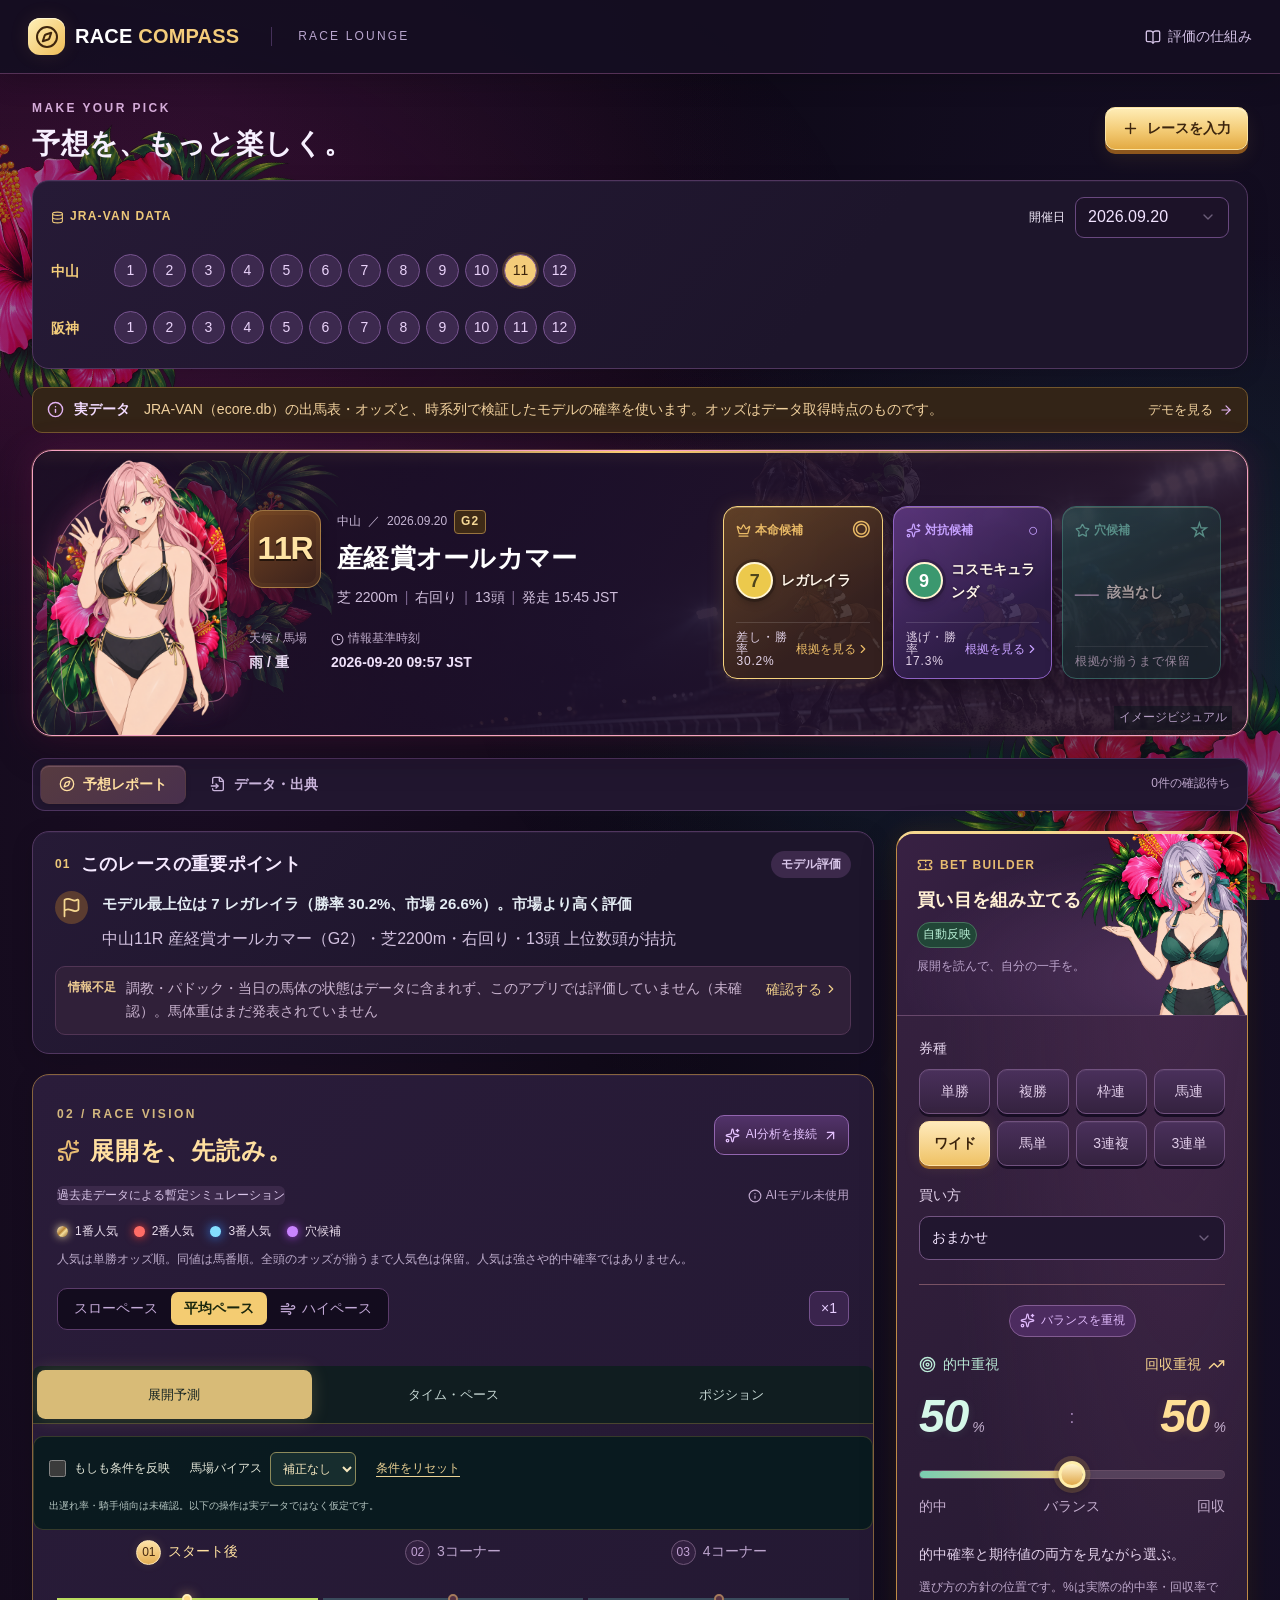
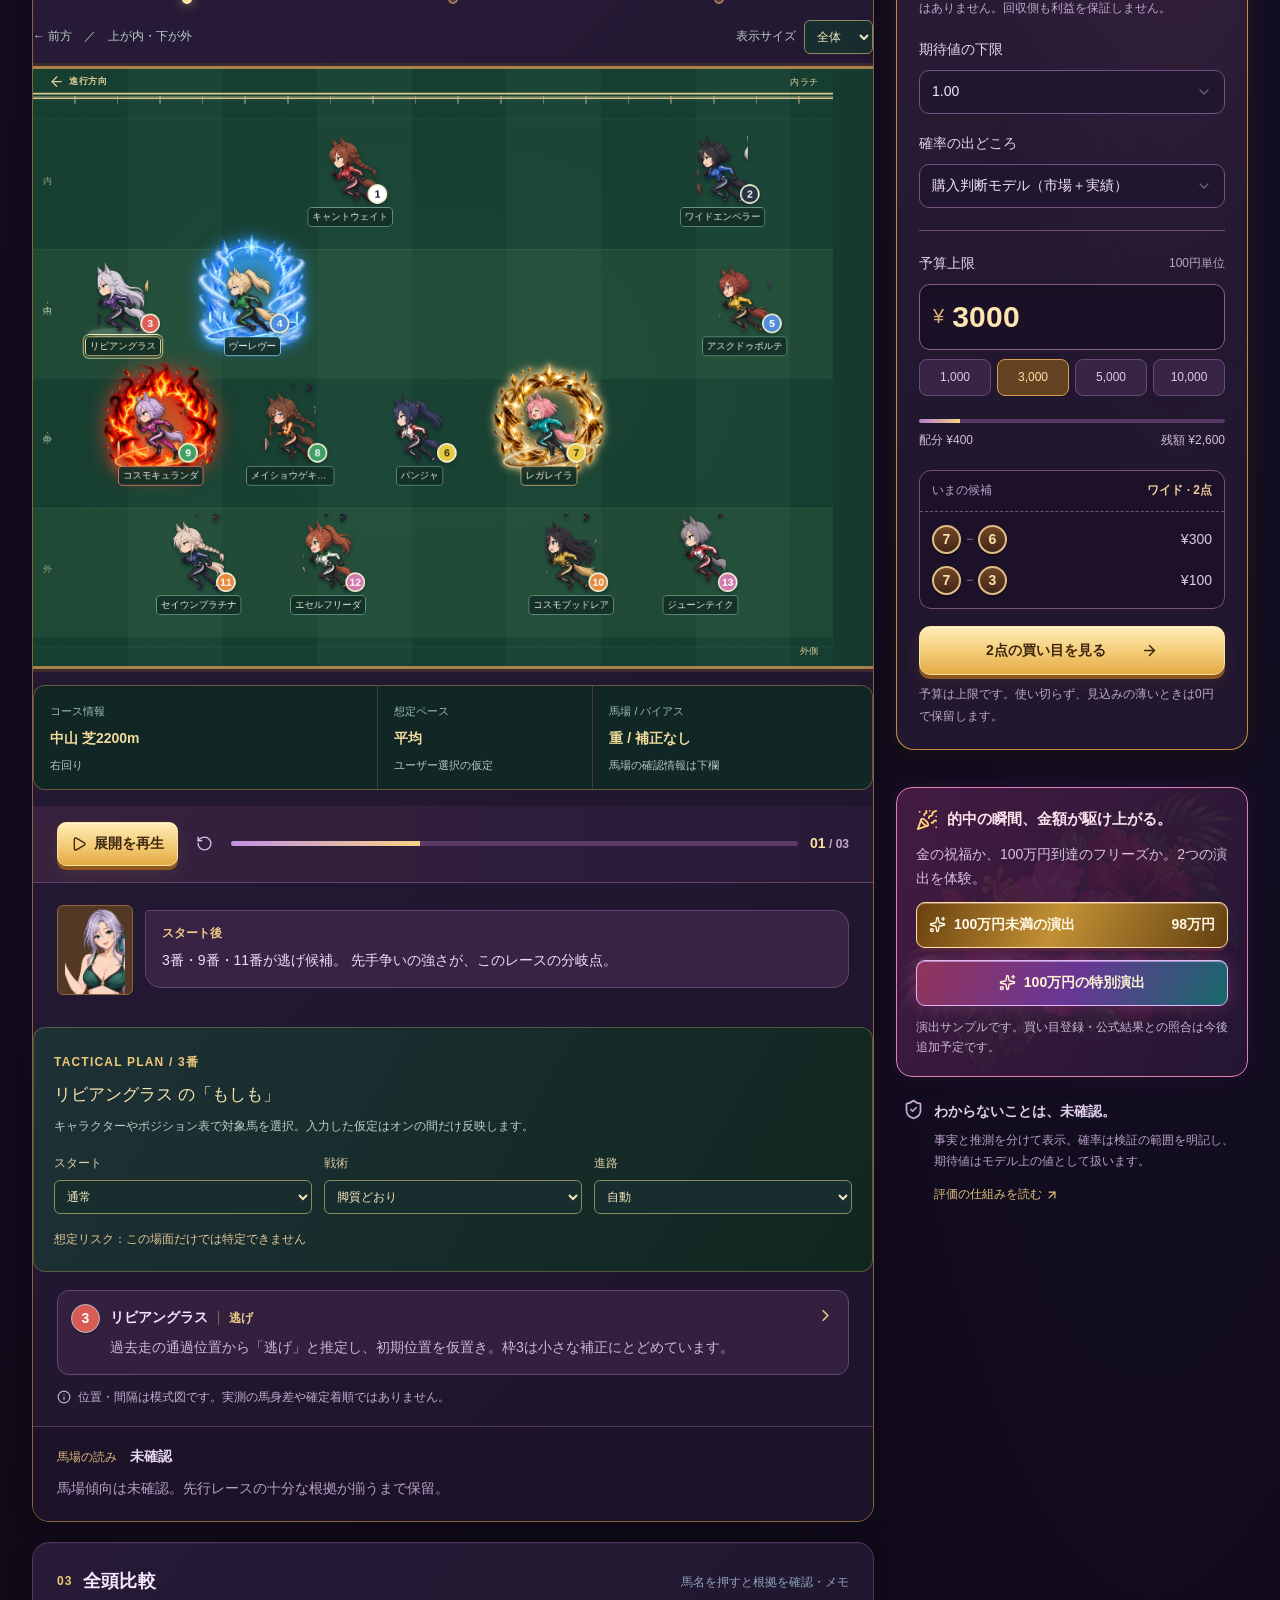
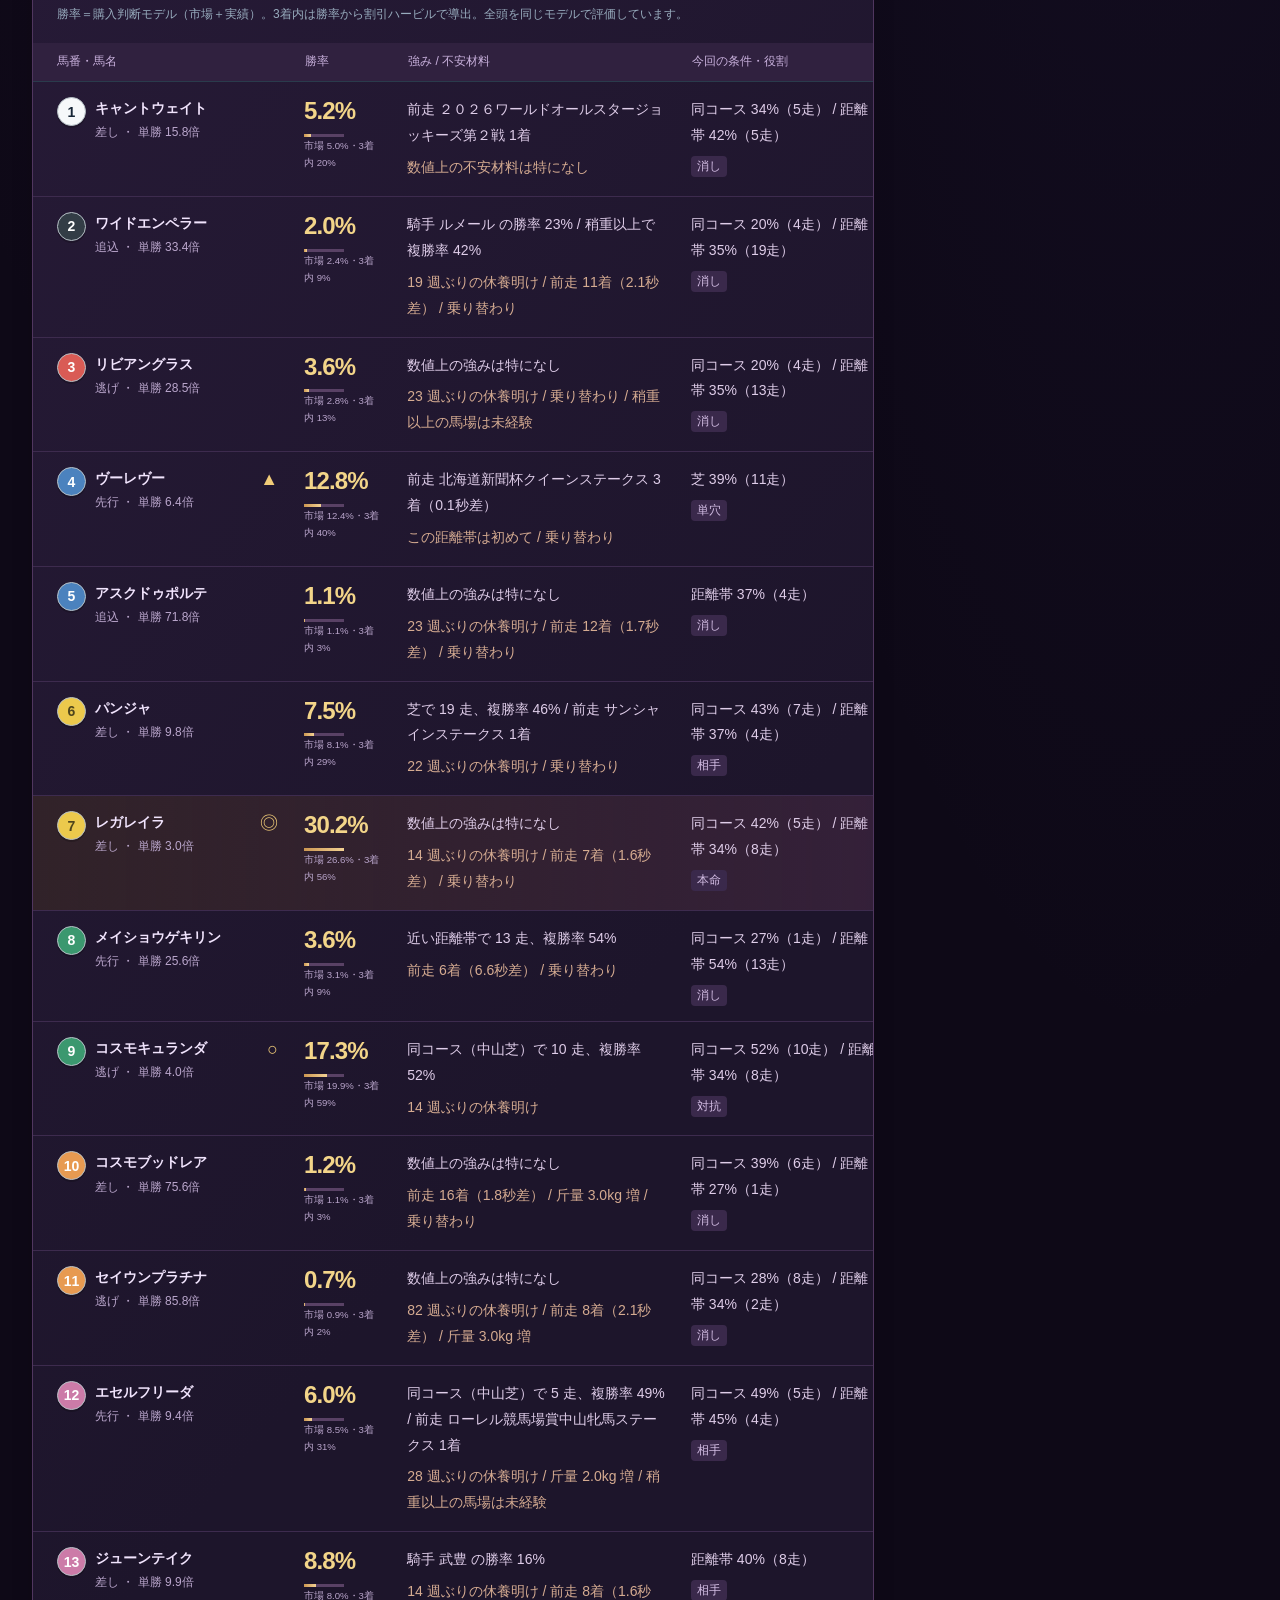
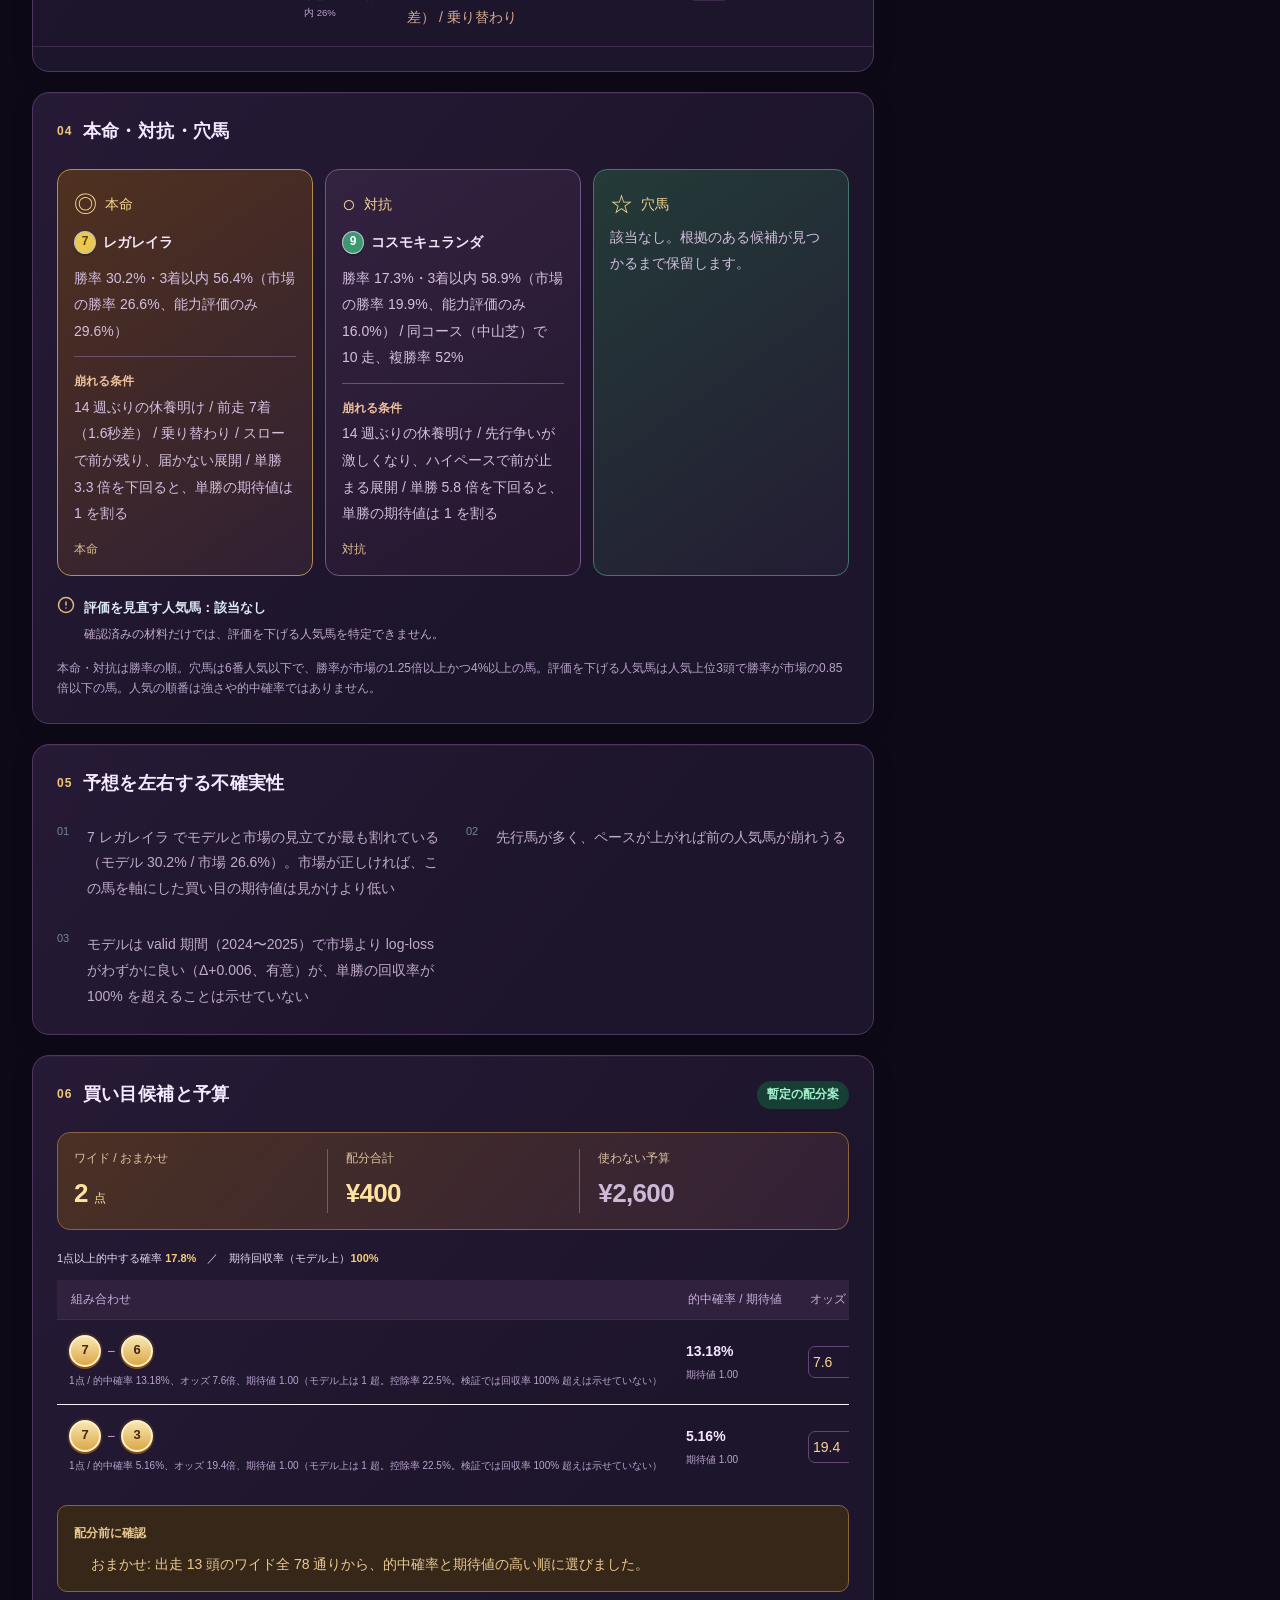
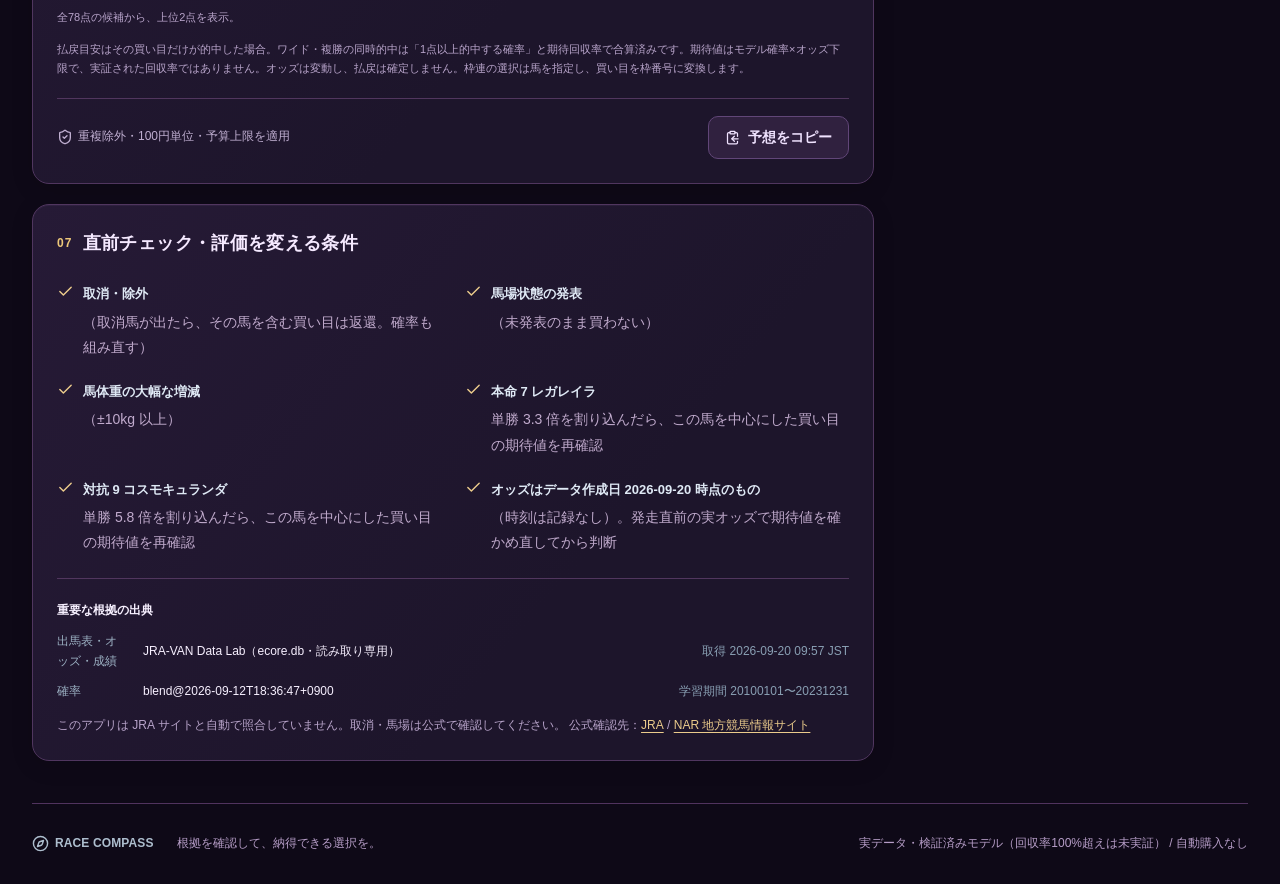
==== commit d3f5316d: "update 20260920" ====
--- a/index.html
+++ b/index.html
@@ -1 +1 @@
-<!DOCTYPE html><html lang="ja"><head><meta charSet="utf-8"/><meta name="viewport" content="width=device-width, initial-scale=1"/><link rel="preload" as="image" href="/race-compass-app/images/tropical-hibiscus.png"/><link rel="preload" as="image" href="/race-compass-app/images/lounge-anime-gold.png"/><link rel="preload" as="image" href="/race-compass-app/images/horse-runner.png"/><link rel="stylesheet" href="/race-compass-app/_next/static/chunks/011j_ty3m-tep.css" data-precedence="next"/><link rel="stylesheet" href="/race-compass-app/_next/static/chunks/3afr46lfcburt.css" data-precedence="next"/><link rel="preload" as="script" fetchPriority="low" href="/race-compass-app/_next/static/chunks/2xuaf3vc33byz.js"/><script src="/race-compass-app/_next/static/chunks/2565zozq7s9vj.js" async=""></script><script src="/race-compass-app/_next/static/chunks/33llrclolvvr5.js" async=""></script><script src="/race-compass-app/_next/static/chunks/turbopack-0au03lccchb4s.js" async=""></script><script src="/race-compass-app/_next/static/chunks/1oaw9uq-pttep.js" async=""></script><script src="/race-compass-app/_next/static/chunks/1n6j14z2v8bzg.js" async=""></script><title>RACE COMPASS｜競馬予想</title><meta name="description" content="実データと検証済みモデルの確率、根拠と不確実性を確認しながら、的中重視・回収重視のバランスで買い目を組み立てる競馬予想ワークスペース。"/><meta name="robots" content="noindex, nofollow"/><link rel="shortcut icon" href="/race-compass-app/favicon.svg"/><link rel="icon" href="/race-compass-app/favicon.svg"/><script src="/race-compass-app/_next/static/chunks/0cz1d0mv5g_q7.js" noModule=""></script></head><body class="antialiased"><div hidden=""><!--$--><!--/$--></div><div class="app-shell"><div class="tropical-backdrop" aria-hidden="true"><img src="/race-compass-app/images/tropical-hibiscus.png" alt="" width="1402" height="1122"/><img src="/race-compass-app/images/tropical-hibiscus.png" alt="" width="1402" height="1122"/></div><header class="topbar"><a class="brand" href="#"><span class="brand-icon"><svg xmlns="http://www.w3.org/2000/svg" width="24" height="24" viewBox="0 0 24 24" fill="none" stroke="currentColor" stroke-width="2" stroke-linecap="round" stroke-linejoin="round" class="lucide lucide-compass" aria-hidden="true"><circle cx="12" cy="12" r="10"></circle><path d="m16.24 7.76-1.804 5.411a2 2 0 0 1-1.265 1.265L7.76 16.24l1.804-5.411a2 2 0 0 1 1.265-1.265z"></path></svg></span><span>RACE<span class="brand-light"> COMPASS</span></span></a><span class="header-label">RACE LOUNGE</span><div class="header-actions"><button class="text-button"><svg xmlns="http://www.w3.org/2000/svg" width="16" height="16" viewBox="0 0 24 24" fill="none" stroke="currentColor" stroke-width="2" stroke-linecap="round" stroke-linejoin="round" class="lucide lucide-book-open" aria-hidden="true"><path d="M12 5v16"></path><path d="M20.001 19A2 2 0 0022 17V5a2 2 0 00-1.999-2L16 3.002A5 5 0 0012 5a5 5 0 00-4-2H4a2 2 0 00-2 2v12a2 2 0 001.999 2H8a5 5 0 014 2 5 5 0 014-2z"></path></svg><span>評価の仕組み</span></button><span class="version">RACE COMPASS</span></div></header><main class="workspace"><div class="breadcrumb">ワークスペース <svg xmlns="http://www.w3.org/2000/svg" width="14" height="14" viewBox="0 0 24 24" fill="none" stroke="currentColor" stroke-width="2" stroke-linecap="round" stroke-linejoin="round" class="lucide lucide-chevron-right" aria-hidden="true"><path d="m9 18 6-6-6-6"></path></svg> 予想を組み立てる</div><div class="page-title"><div><span class="eyebrow">MAKE YOUR PICK</span><h1>予想を、もっと楽しく。</h1></div><button class="button primary"><svg xmlns="http://www.w3.org/2000/svg" width="17" height="17" viewBox="0 0 24 24" fill="none" stroke="currentColor" stroke-width="2" stroke-linecap="round" stroke-linejoin="round" class="lucide lucide-plus" aria-hidden="true"><path d="M5 12h14"></path><path d="M12 5v14"></path></svg>レースを入力</button></div><div class="notice demo"><div><svg xmlns="http://www.w3.org/2000/svg" width="17" height="17" viewBox="0 0 24 24" fill="none" stroke="currentColor" stroke-width="2" stroke-linecap="round" stroke-linejoin="round" class="lucide lucide-info" aria-hidden="true"><circle cx="12" cy="12" r="10"></circle><path d="M12 16v-4"></path><path d="M12 8h.01"></path></svg><p><b>デモモード</b>　馬・成績・オッズはすべて架空です。スライダーを動かして試せます。</p></div><div class="notice-actions"></div></div><section class="race-card"><div class="hero-character-stage"><span class="lounge-character hero-character" aria-hidden="true"><img src="/race-compass-app/images/lounge-anime-gold.png" alt="" width="1024" height="1536" loading="eager" decoding="async" draggable="false"/></span></div><div class="race-hero-content"><div class="race-identity"><span class="race-round">11R</span><div><div class="race-meta">サンプル競馬場<!-- --> <span>／</span> <!-- -->2026.09.12<!-- --> <b class="sample-label">SAMPLE</b></div><h2>グリーンフィールド特別</h2><div class="race-details"><span>芝<!-- --> <!-- -->1,800<!-- -->m</span><span>右回り・外回り</span><span>12<!-- -->頭</span><span>発走 <!-- -->15:40<!-- --> JST</span></div></div></div><div class="race-conditions"><div><span>天候 / 馬場</span><strong>晴<!-- --> / <!-- -->良</strong></div><div><span><svg xmlns="http://www.w3.org/2000/svg" width="13" height="13" viewBox="0 0 24 24" fill="none" stroke="currentColor" stroke-width="2" stroke-linecap="round" stroke-linejoin="round" class="lucide lucide-clock-3" aria-hidden="true"><circle cx="12" cy="12" r="10"></circle><path d="M12 6v6h4"></path></svg>情報基準時刻 <!-- -->（架空）</span><strong>2026-09-12 14:30 JST</strong></div></div></div><div class="hero-readouts"><button class="contender-card gold"><span class="contender-label"><svg xmlns="http://www.w3.org/2000/svg" width="15" height="15" viewBox="0 0 24 24" fill="none" stroke="currentColor" stroke-width="2" stroke-linecap="round" stroke-linejoin="round" class="lucide lucide-crown" aria-hidden="true"><path d="M11.562 3.266a.5.5 0 0 1 .876 0L15.39 8.87a1 1 0 0 0 1.516.294L21.183 5.5a.5.5 0 0 1 .798.519l-2.834 10.246a1 1 0 0 1-.956.734H5.81a1 1 0 0 1-.957-.734L2.02 6.02a.5.5 0 0 1 .798-.519l4.276 3.664a1 1 0 0 0 1.516-.294z"></path><path d="M5 21h14"></path></svg> <!-- -->本命候補<em>◎</em></span><span class="contender-main"><span class="horse-no frame-1">1</span><b>ルミナスゲート</b></span><span class="contender-bottom"><small>先行・市場勝率 19.3%</small><span>根拠を見る<svg xmlns="http://www.w3.org/2000/svg" width="14" height="14" viewBox="0 0 24 24" fill="none" stroke="currentColor" stroke-width="2" stroke-linecap="round" stroke-linejoin="round" class="lucide lucide-chevron-right" aria-hidden="true"><path d="m9 18 6-6-6-6"></path></svg></span></span><img class="contender-art" src="/race-compass-app/images/horse-runner.png" width="100" height="74" alt=""/></button><button class="contender-card violet"><span class="contender-label"><svg xmlns="http://www.w3.org/2000/svg" width="15" height="15" viewBox="0 0 24 24" fill="none" stroke="currentColor" stroke-width="2" stroke-linecap="round" stroke-linejoin="round" class="lucide lucide-sparkles lucide-stars" aria-hidden="true"><path d="M11.017 2.814a1 1 0 0 1 1.966 0l1.051 5.558a2 2 0 0 0 1.594 1.594l5.558 1.051a1 1 0 0 1 0 1.966l-5.558 1.051a2 2 0 0 0-1.594 1.594l-1.051 5.558a1 1 0 0 1-1.966 0l-1.051-5.558a2 2 0 0 0-1.594-1.594l-5.558-1.051a1 1 0 0 1 0-1.966l5.558-1.051a2 2 0 0 0 1.594-1.594z"></path><path d="M20 2v4"></path><path d="M22 4h-4"></path><circle cx="4" cy="20" r="2"></circle></svg> <!-- -->対抗候補<em>○</em></span><span class="contender-main"><span class="horse-no frame-3">4</span><b>ヴェルデシグナル</b></span><span class="contender-bottom"><small>差し・市場勝率 7.0%</small><span>根拠を見る<svg xmlns="http://www.w3.org/2000/svg" width="14" height="14" viewBox="0 0 24 24" fill="none" stroke="currentColor" stroke-width="2" stroke-linecap="round" stroke-linejoin="round" class="lucide lucide-chevron-right" aria-hidden="true"><path d="m9 18 6-6-6-6"></path></svg></span></span><img class="contender-art" src="/race-compass-app/images/horse-runner.png" width="100" height="74" alt=""/></button><button class="contender-card mint"><span class="contender-label"><svg xmlns="http://www.w3.org/2000/svg" width="15" height="15" viewBox="0 0 24 24" fill="none" stroke="currentColor" stroke-width="2" stroke-linecap="round" stroke-linejoin="round" class="lucide lucide-star" aria-hidden="true"><path d="M11.525 2.295a.53.53 0 0 1 .95 0l2.31 4.679a2.123 2.123 0 0 0 1.595 1.16l5.166.756a.53.53 0 0 1 .294.904l-3.736 3.638a2.123 2.123 0 0 0-.611 1.878l.882 5.14a.53.53 0 0 1-.771.56l-4.618-2.428a2.122 2.122 0 0 0-1.973 0L6.396 21.01a.53.53 0 0 1-.77-.56l.881-5.139a2.122 2.122 0 0 0-.611-1.879L2.16 9.795a.53.53 0 0 1 .294-.906l5.165-.755a2.122 2.122 0 0 0 1.597-1.16z"></path></svg> <!-- -->穴候補<em>☆</em></span><span class="contender-main"><span class="horse-no frame-8">12</span><b>ノーブルリズム</b></span><span class="contender-bottom"><small>差し・市場勝率 5.7%</small><span>根拠を見る<svg xmlns="http://www.w3.org/2000/svg" width="14" height="14" viewBox="0 0 24 24" fill="none" stroke="currentColor" stroke-width="2" stroke-linecap="round" stroke-linejoin="round" class="lucide lucide-chevron-right" aria-hidden="true"><path d="m9 18 6-6-6-6"></path></svg></span></span><img class="contender-art" src="/race-compass-app/images/horse-runner.png" width="100" height="74" alt=""/></button></div><span class="hero-photo-credit">イメージビジュアル</span></section><div dir="ltr" data-orientation="horizontal" data-slot="tabs" class="group/tabs flex gap-2 data-[orientation=horizontal]:flex-col main-tabs"><div class="tab-line"><div role="tablist" aria-orientation="horizontal" data-slot="tabs-list" data-variant="line" class="group/tabs-list inline-flex w-fit items-center justify-center rounded-lg p-[3px] text-muted-foreground group-data-[orientation=horizontal]/tabs:h-9 group-data-[orientation=vertical]/tabs:h-fit group-data-[orientation=vertical]/tabs:flex-col data-[variant=line]:rounded-none gap-1 bg-transparent" tabindex="-1" data-orientation="horizontal" style="outline:none"><button type="button" role="tab" aria-selected="true" aria-controls="radix-_R_1ravb_-content-report" data-state="active" id="radix-_R_1ravb_-trigger-report" data-slot="tabs-trigger" class="relative inline-flex h-[calc(100%-1px)] flex-1 items-center justify-center gap-1.5 rounded-md border border-transparent px-2 py-1 text-sm font-medium whitespace-nowrap text-foreground/60 transition-all group-data-[orientation=vertical]/tabs:w-full group-data-[orientation=vertical]/tabs:justify-start hover:text-foreground focus-visible:border-ring focus-visible:ring-[3px] focus-visible:ring-ring/50 focus-visible:outline-1 focus-visible:outline-ring disabled:pointer-events-none disabled:opacity-50 group-data-[variant=default]/tabs-list:data-[state=active]:shadow-sm group-data-[variant=line]/tabs-list:data-[state=active]:shadow-none dark:text-muted-foreground dark:hover:text-foreground [&amp;_svg]:pointer-events-none [&amp;_svg]:shrink-0 [&amp;_svg:not([class*=&#x27;size-&#x27;])]:size-4 group-data-[variant=line]/tabs-list:bg-transparent group-data-[variant=line]/tabs-list:data-[state=active]:bg-transparent dark:group-data-[variant=line]/tabs-list:data-[state=active]:border-transparent dark:group-data-[variant=line]/tabs-list:data-[state=active]:bg-transparent data-[state=active]:bg-background data-[state=active]:text-foreground dark:data-[state=active]:border-input dark:data-[state=active]:bg-input/30 dark:data-[state=active]:text-foreground after:absolute after:bg-foreground after:opacity-0 after:transition-opacity group-data-[orientation=horizontal]/tabs:after:inset-x-0 group-data-[orientation=horizontal]/tabs:after:bottom-[-5px] group-data-[orientation=horizontal]/tabs:after:h-0.5 group-data-[orientation=vertical]/tabs:after:inset-y-0 group-data-[orientation=vertical]/tabs:after:-right-1 group-data-[orientation=vertical]/tabs:after:w-0.5 group-data-[variant=line]/tabs-list:data-[state=active]:after:opacity-100" tabindex="-1" data-orientation="horizontal" data-radix-collection-item=""><svg xmlns="http://www.w3.org/2000/svg" width="24" height="24" viewBox="0 0 24 24" fill="none" stroke="currentColor" stroke-width="2" stroke-linecap="round" stroke-linejoin="round" class="lucide lucide-compass" aria-hidden="true"><circle cx="12" cy="12" r="10"></circle><path d="m16.24 7.76-1.804 5.411a2 2 0 0 1-1.265 1.265L7.76 16.24l1.804-5.411a2 2 0 0 1 1.265-1.265z"></path></svg>予想レポート</button><button type="button" role="tab" aria-selected="false" aria-controls="radix-_R_1ravb_-content-data" data-state="inactive" id="radix-_R_1ravb_-trigger-data" data-slot="tabs-trigger" class="relative inline-flex h-[calc(100%-1px)] flex-1 items-center justify-center gap-1.5 rounded-md border border-transparent px-2 py-1 text-sm font-medium whitespace-nowrap text-foreground/60 transition-all group-data-[orientation=vertical]/tabs:w-full group-data-[orientation=vertical]/tabs:justify-start hover:text-foreground focus-visible:border-ring focus-visible:ring-[3px] focus-visible:ring-ring/50 focus-visible:outline-1 focus-visible:outline-ring disabled:pointer-events-none disabled:opacity-50 group-data-[variant=default]/tabs-list:data-[state=active]:shadow-sm group-data-[variant=line]/tabs-list:data-[state=active]:shadow-none dark:text-muted-foreground dark:hover:text-foreground [&amp;_svg]:pointer-events-none [&amp;_svg]:shrink-0 [&amp;_svg:not([class*=&#x27;size-&#x27;])]:size-4 group-data-[variant=line]/tabs-list:bg-transparent group-data-[variant=line]/tabs-list:data-[state=active]:bg-transparent dark:group-data-[variant=line]/tabs-list:data-[state=active]:border-transparent dark:group-data-[variant=line]/tabs-list:data-[state=active]:bg-transparent data-[state=active]:bg-background data-[state=active]:text-foreground dark:data-[state=active]:border-input dark:data-[state=active]:bg-input/30 dark:data-[state=active]:text-foreground after:absolute after:bg-foreground after:opacity-0 after:transition-opacity group-data-[orientation=horizontal]/tabs:after:inset-x-0 group-data-[orientation=horizontal]/tabs:after:bottom-[-5px] group-data-[orientation=horizontal]/tabs:after:h-0.5 group-data-[orientation=vertical]/tabs:after:inset-y-0 group-data-[orientation=vertical]/tabs:after:-right-1 group-data-[orientation=vertical]/tabs:after:w-0.5 group-data-[variant=line]/tabs-list:data-[state=active]:after:opacity-100" tabindex="-1" data-orientation="horizontal" data-radix-collection-item=""><svg xmlns="http://www.w3.org/2000/svg" width="24" height="24" viewBox="0 0 24 24" fill="none" stroke="currentColor" stroke-width="2" stroke-linecap="round" stroke-linejoin="round" class="lucide lucide-file-input" aria-hidden="true"><path d="M4 11V4a2 2 0 0 1 2-2h8a2.4 2.4 0 0 1 1.706.706l3.588 3.588A2.4 2.4 0 0 1 20 8v12a2 2 0 0 1-2 2H6a2 2 0 0 1-2-2v-1"></path><path d="M14 2v5a1 1 0 0 0 1 1h5"></path><path d="M2 15h10"></path><path d="m9 18 3-3-3-3"></path></svg>データ・出典</button></div><span class="tab-caption">操作サンプル</span></div><div data-state="active" data-orientation="horizontal" role="tabpanel" aria-labelledby="radix-_R_1ravb_-trigger-report" id="radix-_R_1ravb_-content-report" tabindex="0" data-slot="tabs-content" class="flex-1 outline-none" style="animation-duration:0s"><div class="work-grid"><div class="report-column"><section class="panel race-key-panel"><div class="section-head"><div><span class="section-no">01</span><h2>このレースの重要ポイント</h2></div><span class="pill neutral">サンプル評価</span></div><div class="point-summary"><div class="point-accent"><svg xmlns="http://www.w3.org/2000/svg" width="21" height="21" viewBox="0 0 24 24" fill="none" stroke="currentColor" stroke-width="2" stroke-linecap="round" stroke-linejoin="round" class="lucide lucide-flag" aria-hidden="true"><path d="M4 22V4a1 1 0 0 1 .4-.8A6 6 0 0 1 8 2c3 0 5 2 7.333 2q2 0 3.067-.8A1 1 0 0 1 20 4v10a1 1 0 0 1-.4.8A6 6 0 0 1 16 16c-3 0-5-2-8-2a6 6 0 0 0-4 1.528"></path></svg></div><div><h3>市場（単勝オッズ）で最上位は 5 レッドセオリー（勝率 26.1%、市場 26.1%）。市場とほぼ同じ評価</h3><p>サンプル競馬場11R グリーンフィールド特別・芝1800m・右回り・12頭 上位数頭が拮抗</p></div></div><div class="missing"><span>情報不足</span><p>調教・パドック・当日の馬体の状態はデータに含まれず、このアプリでは評価していません（未確認）。馬体重はまだ発表されていません</p><button class="inline-button">確認する<svg xmlns="http://www.w3.org/2000/svg" width="14" height="14" viewBox="0 0 24 24" fill="none" stroke="currentColor" stroke-width="2" stroke-linecap="round" stroke-linejoin="round" class="lucide lucide-chevron-right" aria-hidden="true"><path d="m9 18 6-6-6-6"></path></svg></button></div></section><section class="panel formation-panel" id="formation"><div class="formation-top"><div><span class="section-no">02 / RACE VISION</span><h2><svg xmlns="http://www.w3.org/2000/svg" width="23" height="23" viewBox="0 0 24 24" fill="none" stroke="currentColor" stroke-width="2" stroke-linecap="round" stroke-linejoin="round" class="lucide lucide-sparkles lucide-stars" aria-hidden="true"><path d="M11.017 2.814a1 1 0 0 1 1.966 0l1.051 5.558a2 2 0 0 0 1.594 1.594l5.558 1.051a1 1 0 0 1 0 1.966l-5.558 1.051a2 2 0 0 0-1.594 1.594l-1.051 5.558a1 1 0 0 1-1.966 0l-1.051-5.558a2 2 0 0 0-1.594-1.594l-5.558-1.051a1 1 0 0 1 0-1.966l5.558-1.051a2 2 0 0 0 1.594-1.594z"></path><path d="M20 2v4"></path><path d="M22 4h-4"></path><circle cx="4" cy="20" r="2"></circle></svg>展開を、先読み。</h2></div><button class="ai-analyze"><svg xmlns="http://www.w3.org/2000/svg" width="15" height="15" viewBox="0 0 24 24" fill="none" stroke="currentColor" stroke-width="2" stroke-linecap="round" stroke-linejoin="round" class="lucide lucide-sparkles lucide-stars" aria-hidden="true"><path d="M11.017 2.814a1 1 0 0 1 1.966 0l1.051 5.558a2 2 0 0 0 1.594 1.594l5.558 1.051a1 1 0 0 1 0 1.966l-5.558 1.051a2 2 0 0 0-1.594 1.594l-1.051 5.558a1 1 0 0 1-1.966 0l-1.051-5.558a2 2 0 0 0-1.594-1.594l-5.558-1.051a1 1 0 0 1 0-1.966l5.558-1.051a2 2 0 0 0 1.594-1.594z"></path><path d="M20 2v4"></path><path d="M22 4h-4"></path><circle cx="4" cy="20" r="2"></circle></svg>AI分析を接続<svg xmlns="http://www.w3.org/2000/svg" width="15" height="15" viewBox="0 0 24 24" fill="none" stroke="currentColor" stroke-width="2" stroke-linecap="round" stroke-linejoin="round" class="lucide lucide-arrow-up-right" aria-hidden="true"><path d="M7 7h10v10"></path><path d="M7 17 17 7"></path></svg></button></div><div class="formation-source"><span class="rules-badge">デモ / 暫定シミュレーション</span><button><svg xmlns="http://www.w3.org/2000/svg" width="14" height="14" viewBox="0 0 24 24" fill="none" stroke="currentColor" stroke-width="2" stroke-linecap="round" stroke-linejoin="round" class="lucide lucide-info" aria-hidden="true"><circle cx="12" cy="12" r="10"></circle><path d="M12 16v-4"></path><path d="M12 8h.01"></path></svg>AIモデル未使用</button></div><div class="aura-legend"><span><i class="legend-gold"></i>1番人気</span><span><i class="legend-red"></i>2番人気</span><span><i class="legend-blue"></i>3番人気</span><span><i class="legend-dark"></i>穴候補</span><small>人気は単勝オッズ順。同値は馬番順。全頭のオッズが揃うまで人気色は保留。人気は強さや的中確率ではありません。</small></div><div class="vision-controls"><div dir="ltr" data-orientation="horizontal" data-slot="tabs" class="group/tabs flex gap-2 data-[orientation=horizontal]:flex-col"><div role="tablist" aria-orientation="horizontal" data-slot="tabs-list" data-variant="default" class="group/tabs-list inline-flex w-fit items-center justify-center rounded-lg p-[3px] text-muted-foreground group-data-[orientation=horizontal]/tabs:h-9 group-data-[orientation=vertical]/tabs:h-fit group-data-[orientation=vertical]/tabs:flex-col data-[variant=line]:rounded-none bg-muted vision-pace" tabindex="-1" data-orientation="horizontal" style="outline:none"><button type="button" role="tab" aria-selected="false" aria-controls="radix-_R_149lravb_-content-スロー" data-state="inactive" id="radix-_R_149lravb_-trigger-スロー" data-slot="tabs-trigger" class="relative inline-flex h-[calc(100%-1px)] flex-1 items-center justify-center gap-1.5 rounded-md border border-transparent px-2 py-1 text-sm font-medium whitespace-nowrap text-foreground/60 transition-all group-data-[orientation=vertical]/tabs:w-full group-data-[orientation=vertical]/tabs:justify-start hover:text-foreground focus-visible:border-ring focus-visible:ring-[3px] focus-visible:ring-ring/50 focus-visible:outline-1 focus-visible:outline-ring disabled:pointer-events-none disabled:opacity-50 group-data-[variant=default]/tabs-list:data-[state=active]:shadow-sm group-data-[variant=line]/tabs-list:data-[state=active]:shadow-none dark:text-muted-foreground dark:hover:text-foreground [&amp;_svg]:pointer-events-none [&amp;_svg]:shrink-0 [&amp;_svg:not([class*=&#x27;size-&#x27;])]:size-4 group-data-[variant=line]/tabs-list:bg-transparent group-data-[variant=line]/tabs-list:data-[state=active]:bg-transparent dark:group-data-[variant=line]/tabs-list:data-[state=active]:border-transparent dark:group-data-[variant=line]/tabs-list:data-[state=active]:bg-transparent data-[state=active]:bg-background data-[state=active]:text-foreground dark:data-[state=active]:border-input dark:data-[state=active]:bg-input/30 dark:data-[state=active]:text-foreground after:absolute after:bg-foreground after:opacity-0 after:transition-opacity group-data-[orientation=horizontal]/tabs:after:inset-x-0 group-data-[orientation=horizontal]/tabs:after:bottom-[-5px] group-data-[orientation=horizontal]/tabs:after:h-0.5 group-data-[orientation=vertical]/tabs:after:inset-y-0 group-data-[orientation=vertical]/tabs:after:-right-1 group-data-[orientation=vertical]/tabs:after:w-0.5 group-data-[variant=line]/tabs-list:data-[state=active]:after:opacity-100" tabindex="-1" data-orientation="horizontal" data-radix-collection-item="">スロー<!-- -->ペース</button><button type="button" role="tab" aria-selected="true" aria-controls="radix-_R_149lravb_-content-平均" data-state="active" id="radix-_R_149lravb_-trigger-平均" data-slot="tabs-trigger" class="relative inline-flex h-[calc(100%-1px)] flex-1 items-center justify-center gap-1.5 rounded-md border border-transparent px-2 py-1 text-sm font-medium whitespace-nowrap text-foreground/60 transition-all group-data-[orientation=vertical]/tabs:w-full group-data-[orientation=vertical]/tabs:justify-start hover:text-foreground focus-visible:border-ring focus-visible:ring-[3px] focus-visible:ring-ring/50 focus-visible:outline-1 focus-visible:outline-ring disabled:pointer-events-none disabled:opacity-50 group-data-[variant=default]/tabs-list:data-[state=active]:shadow-sm group-data-[variant=line]/tabs-list:data-[state=active]:shadow-none dark:text-muted-foreground dark:hover:text-foreground [&amp;_svg]:pointer-events-none [&amp;_svg]:shrink-0 [&amp;_svg:not([class*=&#x27;size-&#x27;])]:size-4 group-data-[variant=line]/tabs-list:bg-transparent group-data-[variant=line]/tabs-list:data-[state=active]:bg-transparent dark:group-data-[variant=line]/tabs-list:data-[state=active]:border-transparent dark:group-data-[variant=line]/tabs-list:data-[state=active]:bg-transparent data-[state=active]:bg-background data-[state=active]:text-foreground dark:data-[state=active]:border-input dark:data-[state=active]:bg-input/30 dark:data-[state=active]:text-foreground after:absolute after:bg-foreground after:opacity-0 after:transition-opacity group-data-[orientation=horizontal]/tabs:after:inset-x-0 group-data-[orientation=horizontal]/tabs:after:bottom-[-5px] group-data-[orientation=horizontal]/tabs:after:h-0.5 group-data-[orientation=vertical]/tabs:after:inset-y-0 group-data-[orientation=vertical]/tabs:after:-right-1 group-data-[orientation=vertical]/tabs:after:w-0.5 group-data-[variant=line]/tabs-list:data-[state=active]:after:opacity-100" tabindex="-1" data-orientation="horizontal" data-radix-collection-item="">平均<!-- -->ペース</button><button type="button" role="tab" aria-selected="false" aria-controls="radix-_R_149lravb_-content-ハイ" data-state="inactive" id="radix-_R_149lravb_-trigger-ハイ" data-slot="tabs-trigger" class="relative inline-flex h-[calc(100%-1px)] flex-1 items-center justify-center gap-1.5 rounded-md border border-transparent px-2 py-1 text-sm font-medium whitespace-nowrap text-foreground/60 transition-all group-data-[orientation=vertical]/tabs:w-full group-data-[orientation=vertical]/tabs:justify-start hover:text-foreground focus-visible:border-ring focus-visible:ring-[3px] focus-visible:ring-ring/50 focus-visible:outline-1 focus-visible:outline-ring disabled:pointer-events-none disabled:opacity-50 group-data-[variant=default]/tabs-list:data-[state=active]:shadow-sm group-data-[variant=line]/tabs-list:data-[state=active]:shadow-none dark:text-muted-foreground dark:hover:text-foreground [&amp;_svg]:pointer-events-none [&amp;_svg]:shrink-0 [&amp;_svg:not([class*=&#x27;size-&#x27;])]:size-4 group-data-[variant=line]/tabs-list:bg-transparent group-data-[variant=line]/tabs-list:data-[state=active]:bg-transparent dark:group-data-[variant=line]/tabs-list:data-[state=active]:border-transparent dark:group-data-[variant=line]/tabs-list:data-[state=active]:bg-transparent data-[state=active]:bg-background data-[state=active]:text-foreground dark:data-[state=active]:border-input dark:data-[state=active]:bg-input/30 dark:data-[state=active]:text-foreground after:absolute after:bg-foreground after:opacity-0 after:transition-opacity group-data-[orientation=horizontal]/tabs:after:inset-x-0 group-data-[orientation=horizontal]/tabs:after:bottom-[-5px] group-data-[orientation=horizontal]/tabs:after:h-0.5 group-data-[orientation=vertical]/tabs:after:inset-y-0 group-data-[orientation=vertical]/tabs:after:-right-1 group-data-[orientation=vertical]/tabs:after:w-0.5 group-data-[variant=line]/tabs-list:data-[state=active]:after:opacity-100" tabindex="-1" data-orientation="horizontal" data-radix-collection-item=""><svg xmlns="http://www.w3.org/2000/svg" width="14" height="14" viewBox="0 0 24 24" fill="none" stroke="currentColor" stroke-width="2" stroke-linecap="round" stroke-linejoin="round" class="lucide lucide-wind" aria-hidden="true"><path d="M12.8 19.6A2 2 0 1 0 14 16H2"></path><path d="M17.5 8a2.5 2.5 0 1 1 2 4H2"></path><path d="M9.8 4.4A2 2 0 1 1 11 8H2"></path></svg>ハイ<!-- -->ペース</button></div></div><button class="speed-button" aria-label="再生速度1倍。押すと切替">×<!-- -->1</button></div><div dir="ltr" data-orientation="horizontal" data-slot="tabs" class="group/tabs flex gap-2 data-[orientation=horizontal]:flex-col"><div role="tablist" aria-orientation="horizontal" data-slot="tabs-list" data-variant="default" class="group/tabs-list inline-flex w-fit items-center justify-center rounded-lg p-[3px] text-muted-foreground group-data-[orientation=horizontal]/tabs:h-9 group-data-[orientation=vertical]/tabs:h-fit group-data-[orientation=vertical]/tabs:flex-col data-[variant=line]:rounded-none bg-muted vision-view-tabs" tabindex="-1" data-orientation="horizontal" style="outline:none"><button type="button" role="tab" aria-selected="true" aria-controls="radix-_R_59lravb_-content-展開予測" data-state="active" id="radix-_R_59lravb_-trigger-展開予測" data-slot="tabs-trigger" class="relative inline-flex h-[calc(100%-1px)] flex-1 items-center justify-center gap-1.5 rounded-md border border-transparent px-2 py-1 text-sm font-medium whitespace-nowrap text-foreground/60 transition-all group-data-[orientation=vertical]/tabs:w-full group-data-[orientation=vertical]/tabs:justify-start hover:text-foreground focus-visible:border-ring focus-visible:ring-[3px] focus-visible:ring-ring/50 focus-visible:outline-1 focus-visible:outline-ring disabled:pointer-events-none disabled:opacity-50 group-data-[variant=default]/tabs-list:data-[state=active]:shadow-sm group-data-[variant=line]/tabs-list:data-[state=active]:shadow-none dark:text-muted-foreground dark:hover:text-foreground [&amp;_svg]:pointer-events-none [&amp;_svg]:shrink-0 [&amp;_svg:not([class*=&#x27;size-&#x27;])]:size-4 group-data-[variant=line]/tabs-list:bg-transparent group-data-[variant=line]/tabs-list:data-[state=active]:bg-transparent dark:group-data-[variant=line]/tabs-list:data-[state=active]:border-transparent dark:group-data-[variant=line]/tabs-list:data-[state=active]:bg-transparent data-[state=active]:bg-background data-[state=active]:text-foreground dark:data-[state=active]:border-input dark:data-[state=active]:bg-input/30 dark:data-[state=active]:text-foreground after:absolute after:bg-foreground after:opacity-0 after:transition-opacity group-data-[orientation=horizontal]/tabs:after:inset-x-0 group-data-[orientation=horizontal]/tabs:after:bottom-[-5px] group-data-[orientation=horizontal]/tabs:after:h-0.5 group-data-[orientation=vertical]/tabs:after:inset-y-0 group-data-[orientation=vertical]/tabs:after:-right-1 group-data-[orientation=vertical]/tabs:after:w-0.5 group-data-[variant=line]/tabs-list:data-[state=active]:after:opacity-100" tabindex="-1" data-orientation="horizontal" data-radix-collection-item="">展開予測</button><button type="button" role="tab" aria-selected="false" aria-controls="radix-_R_59lravb_-content-タイム・ペース" data-state="inactive" id="radix-_R_59lravb_-trigger-タイム・ペース" data-slot="tabs-trigger" class="relative inline-flex h-[calc(100%-1px)] flex-1 items-center justify-center gap-1.5 rounded-md border border-transparent px-2 py-1 text-sm font-medium whitespace-nowrap text-foreground/60 transition-all group-data-[orientation=vertical]/tabs:w-full group-data-[orientation=vertical]/tabs:justify-start hover:text-foreground focus-visible:border-ring focus-visible:ring-[3px] focus-visible:ring-ring/50 focus-visible:outline-1 focus-visible:outline-ring disabled:pointer-events-none disabled:opacity-50 group-data-[variant=default]/tabs-list:data-[state=active]:shadow-sm group-data-[variant=line]/tabs-list:data-[state=active]:shadow-none dark:text-muted-foreground dark:hover:text-foreground [&amp;_svg]:pointer-events-none [&amp;_svg]:shrink-0 [&amp;_svg:not([class*=&#x27;size-&#x27;])]:size-4 group-data-[variant=line]/tabs-list:bg-transparent group-data-[variant=line]/tabs-list:data-[state=active]:bg-transparent dark:group-data-[variant=line]/tabs-list:data-[state=active]:border-transparent dark:group-data-[variant=line]/tabs-list:data-[state=active]:bg-transparent data-[state=active]:bg-background data-[state=active]:text-foreground dark:data-[state=active]:border-input dark:data-[state=active]:bg-input/30 dark:data-[state=active]:text-foreground after:absolute after:bg-foreground after:opacity-0 after:transition-opacity group-data-[orientation=horizontal]/tabs:after:inset-x-0 group-data-[orientation=horizontal]/tabs:after:bottom-[-5px] group-data-[orientation=horizontal]/tabs:after:h-0.5 group-data-[orientation=vertical]/tabs:after:inset-y-0 group-data-[orientation=vertical]/tabs:after:-right-1 group-data-[orientation=vertical]/tabs:after:w-0.5 group-data-[variant=line]/tabs-list:data-[state=active]:after:opacity-100" tabindex="-1" data-orientation="horizontal" data-radix-collection-item="">タイム・ペース</button><button type="button" role="tab" aria-selected="false" aria-controls="radix-_R_59lravb_-content-ポジション" data-state="inactive" id="radix-_R_59lravb_-trigger-ポジション" data-slot="tabs-trigger" class="relative inline-flex h-[calc(100%-1px)] flex-1 items-center justify-center gap-1.5 rounded-md border border-transparent px-2 py-1 text-sm font-medium whitespace-nowrap text-foreground/60 transition-all group-data-[orientation=vertical]/tabs:w-full group-data-[orientation=vertical]/tabs:justify-start hover:text-foreground focus-visible:border-ring focus-visible:ring-[3px] focus-visible:ring-ring/50 focus-visible:outline-1 focus-visible:outline-ring disabled:pointer-events-none disabled:opacity-50 group-data-[variant=default]/tabs-list:data-[state=active]:shadow-sm group-data-[variant=line]/tabs-list:data-[state=active]:shadow-none dark:text-muted-foreground dark:hover:text-foreground [&amp;_svg]:pointer-events-none [&amp;_svg]:shrink-0 [&amp;_svg:not([class*=&#x27;size-&#x27;])]:size-4 group-data-[variant=line]/tabs-list:bg-transparent group-data-[variant=line]/tabs-list:data-[state=active]:bg-transparent dark:group-data-[variant=line]/tabs-list:data-[state=active]:border-transparent dark:group-data-[variant=line]/tabs-list:data-[state=active]:bg-transparent data-[state=active]:bg-background data-[state=active]:text-foreground dark:data-[state=active]:border-input dark:data-[state=active]:bg-input/30 dark:data-[state=active]:text-foreground after:absolute after:bg-foreground after:opacity-0 after:transition-opacity group-data-[orientation=horizontal]/tabs:after:inset-x-0 group-data-[orientation=horizontal]/tabs:after:bottom-[-5px] group-data-[orientation=horizontal]/tabs:after:h-0.5 group-data-[orientation=vertical]/tabs:after:inset-y-0 group-data-[orientation=vertical]/tabs:after:-right-1 group-data-[orientation=vertical]/tabs:after:w-0.5 group-data-[variant=line]/tabs-list:data-[state=active]:after:opacity-100" tabindex="-1" data-orientation="horizontal" data-radix-collection-item="">ポジション</button></div></div><div class="scenario-toolbar"><label><input type="checkbox"/>もしも条件を反映</label><label>馬場バイアス<select aria-label="仮定する馬場バイアス"><option selected="">補正なし</option><option>内有利</option><option>外有利</option><option>前有利</option><option>差し有利</option></select></label><button>条件をリセット</button><small>出遅れ率・騎手傾向は未確認。以下の操作は実データではなく仮定です。</small></div><div dir="ltr" data-orientation="horizontal" data-slot="tabs" class="group/tabs flex gap-2 data-[orientation=horizontal]:flex-col"><div role="tablist" aria-orientation="horizontal" data-slot="tabs-list" data-variant="default" class="group/tabs-list inline-flex w-fit items-center justify-center rounded-lg p-[3px] text-muted-foreground group-data-[orientation=horizontal]/tabs:h-9 group-data-[orientation=vertical]/tabs:h-fit group-data-[orientation=vertical]/tabs:flex-col data-[variant=line]:rounded-none bg-muted phase-timeline" tabindex="-1" data-orientation="horizontal" style="outline:none"><button type="button" role="tab" aria-selected="true" aria-controls="radix-_R_79lravb_-content-0" data-state="active" id="radix-_R_79lravb_-trigger-0" data-slot="tabs-trigger" class="relative inline-flex h-[calc(100%-1px)] flex-1 items-center justify-center gap-1.5 rounded-md border border-transparent px-2 py-1 text-sm font-medium whitespace-nowrap text-foreground/60 transition-all group-data-[orientation=vertical]/tabs:w-full group-data-[orientation=vertical]/tabs:justify-start hover:text-foreground focus-visible:border-ring focus-visible:ring-[3px] focus-visible:ring-ring/50 focus-visible:outline-1 focus-visible:outline-ring disabled:pointer-events-none disabled:opacity-50 group-data-[variant=default]/tabs-list:data-[state=active]:shadow-sm group-data-[variant=line]/tabs-list:data-[state=active]:shadow-none dark:text-muted-foreground dark:hover:text-foreground [&amp;_svg]:pointer-events-none [&amp;_svg]:shrink-0 [&amp;_svg:not([class*=&#x27;size-&#x27;])]:size-4 group-data-[variant=line]/tabs-list:bg-transparent group-data-[variant=line]/tabs-list:data-[state=active]:bg-transparent dark:group-data-[variant=line]/tabs-list:data-[state=active]:border-transparent dark:group-data-[variant=line]/tabs-list:data-[state=active]:bg-transparent data-[state=active]:bg-background data-[state=active]:text-foreground dark:data-[state=active]:border-input dark:data-[state=active]:bg-input/30 dark:data-[state=active]:text-foreground after:absolute after:bg-foreground after:opacity-0 after:transition-opacity group-data-[orientation=horizontal]/tabs:after:inset-x-0 group-data-[orientation=horizontal]/tabs:after:bottom-[-5px] group-data-[orientation=horizontal]/tabs:after:h-0.5 group-data-[orientation=vertical]/tabs:after:inset-y-0 group-data-[orientation=vertical]/tabs:after:-right-1 group-data-[orientation=vertical]/tabs:after:w-0.5 group-data-[variant=line]/tabs-list:data-[state=active]:after:opacity-100" tabindex="-1" data-orientation="horizontal" data-radix-collection-item=""><span class="phase-step">0<!-- -->1</span><span>スタート後</span><span class="phase-dot"></span></button><button type="button" role="tab" aria-selected="false" aria-controls="radix-_R_79lravb_-content-1" data-state="inactive" id="radix-_R_79lravb_-trigger-1" data-slot="tabs-trigger" class="relative inline-flex h-[calc(100%-1px)] flex-1 items-center justify-center gap-1.5 rounded-md border border-transparent px-2 py-1 text-sm font-medium whitespace-nowrap text-foreground/60 transition-all group-data-[orientation=vertical]/tabs:w-full group-data-[orientation=vertical]/tabs:justify-start hover:text-foreground focus-visible:border-ring focus-visible:ring-[3px] focus-visible:ring-ring/50 focus-visible:outline-1 focus-visible:outline-ring disabled:pointer-events-none disabled:opacity-50 group-data-[variant=default]/tabs-list:data-[state=active]:shadow-sm group-data-[variant=line]/tabs-list:data-[state=active]:shadow-none dark:text-muted-foreground dark:hover:text-foreground [&amp;_svg]:pointer-events-none [&amp;_svg]:shrink-0 [&amp;_svg:not([class*=&#x27;size-&#x27;])]:size-4 group-data-[variant=line]/tabs-list:bg-transparent group-data-[variant=line]/tabs-list:data-[state=active]:bg-transparent dark:group-data-[variant=line]/tabs-list:data-[state=active]:border-transparent dark:group-data-[variant=line]/tabs-list:data-[state=active]:bg-transparent data-[state=active]:bg-background data-[state=active]:text-foreground dark:data-[state=active]:border-input dark:data-[state=active]:bg-input/30 dark:data-[state=active]:text-foreground after:absolute after:bg-foreground after:opacity-0 after:transition-opacity group-data-[orientation=horizontal]/tabs:after:inset-x-0 group-data-[orientation=horizontal]/tabs:after:bottom-[-5px] group-data-[orientation=horizontal]/tabs:after:h-0.5 group-data-[orientation=vertical]/tabs:after:inset-y-0 group-data-[orientation=vertical]/tabs:after:-right-1 group-data-[orientation=vertical]/tabs:after:w-0.5 group-data-[variant=line]/tabs-list:data-[state=active]:after:opacity-100" tabindex="-1" data-orientation="horizontal" data-radix-collection-item=""><span class="phase-step">0<!-- -->2</span><span>3コーナー</span><span class="phase-dot"></span></button><button type="button" role="tab" aria-selected="false" aria-controls="radix-_R_79lravb_-content-2" data-state="inactive" id="radix-_R_79lravb_-trigger-2" data-slot="tabs-trigger" class="relative inline-flex h-[calc(100%-1px)] flex-1 items-center justify-center gap-1.5 rounded-md border border-transparent px-2 py-1 text-sm font-medium whitespace-nowrap text-foreground/60 transition-all group-data-[orientation=vertical]/tabs:w-full group-data-[orientation=vertical]/tabs:justify-start hover:text-foreground focus-visible:border-ring focus-visible:ring-[3px] focus-visible:ring-ring/50 focus-visible:outline-1 focus-visible:outline-ring disabled:pointer-events-none disabled:opacity-50 group-data-[variant=default]/tabs-list:data-[state=active]:shadow-sm group-data-[variant=line]/tabs-list:data-[state=active]:shadow-none dark:text-muted-foreground dark:hover:text-foreground [&amp;_svg]:pointer-events-none [&amp;_svg]:shrink-0 [&amp;_svg:not([class*=&#x27;size-&#x27;])]:size-4 group-data-[variant=line]/tabs-list:bg-transparent group-data-[variant=line]/tabs-list:data-[state=active]:bg-transparent dark:group-data-[variant=line]/tabs-list:data-[state=active]:border-transparent dark:group-data-[variant=line]/tabs-list:data-[state=active]:bg-transparent data-[state=active]:bg-background data-[state=active]:text-foreground dark:data-[state=active]:border-input dark:data-[state=active]:bg-input/30 dark:data-[state=active]:text-foreground after:absolute after:bg-foreground after:opacity-0 after:transition-opacity group-data-[orientation=horizontal]/tabs:after:inset-x-0 group-data-[orientation=horizontal]/tabs:after:bottom-[-5px] group-data-[orientation=horizontal]/tabs:after:h-0.5 group-data-[orientation=vertical]/tabs:after:inset-y-0 group-data-[orientation=vertical]/tabs:after:-right-1 group-data-[orientation=vertical]/tabs:after:w-0.5 group-data-[variant=line]/tabs-list:data-[state=active]:after:opacity-100" tabindex="-1" data-orientation="horizontal" data-radix-collection-item=""><span class="phase-step">0<!-- -->3</span><span>4コーナー</span><span class="phase-dot"></span></button></div></div><div class="diagram-tools"><span>← 前方　／　上が内・下が外</span><label>表示サイズ<select><option value="0" selected="">全体</option><option value="0.6">60%</option><option value="0.8">80%</option><option value="1">100%</option></select></label></div><div class="track-scroller" aria-label="横スクロールできる隊列図"><div style="width:800px;height:644.776119402985px;position:relative"><div class="vision-track detailed-track  phase-0" style="width:938px;min-height:756px;transform:scale(0.8528784648187633);transform-origin:top left"><div class="track-rail"></div><div class="formation-lane" style="top:64px"><span>内</span></div><div class="formation-lane" style="top:228px"><span>中・内</span></div><div class="formation-lane" style="top:392px"><span>中・外</span></div><div class="formation-lane" style="top:556px"><span>外</span></div><div class="track-direction"><svg xmlns="http://www.w3.org/2000/svg" width="20" height="20" viewBox="0 0 24 24" fill="none" stroke="currentColor" stroke-width="2" stroke-linecap="round" stroke-linejoin="round" class="lucide lucide-arrow-left" aria-hidden="true"><path d="m12 19-7-7 7-7"></path><path d="M19 12H5"></path></svg><span>進行方向</span></div><span class="track-inner">内ラチ</span><span class="track-outer">外側</span><div class="track-zone-labels"><span>前方</span><span>中団</span><span>後方</span></div><button class="runner is-focused " style="transform:translate(58px,72px)" aria-label="3番 ブルーアトラス 逃げ 。位置取りの根拠を表示" aria-pressed="true"><span class="runner-avatar avatar-frame-2 expression-mixed" style="background-position:40% 0%" aria-hidden="true"></span><span class="runner-no frame-2">3</span><span class="runner-name" title="ブルーアトラス">ブルーアトラス</span><span class="runner-halo"></span></button><button class="runner " style="transform:translate(106px,400px)" aria-label="9番 サンセットレーン 逃げ 。位置取りの根拠を表示" aria-pressed="false"><span class="runner-avatar avatar-frame-6 expression-mixed" style="background-position:40% 50%" aria-hidden="true"></span><span class="runner-no frame-6">9</span><span class="runner-name" title="サンセットレーン">サンセットレーン</span></button><button class="runner aura-runner-red" style="transform:translate(222px,72px)" aria-label="1番 ルミナスゲート 先行 オッズ順2番人気。位置取りの根拠を表示" aria-pressed="false"><span class="runner-aura aura-red" aria-hidden="true"><span class="aura-art aura-art-red"></span><i class="aura-particle" style="left:8%;animation-delay:0s"></i><i class="aura-particle" style="left:22%;animation-delay:-0.46s"></i><i class="aura-particle" style="left:36%;animation-delay:-0.92s"></i><i class="aura-particle" style="left:50%;animation-delay:-1.3800000000000001s"></i><i class="aura-particle" style="left:64%;animation-delay:-1.84s"></i><i class="aura-particle" style="left:78%;animation-delay:-2.3000000000000003s"></i><i class="aura-particle" style="left:92%;animation-delay:-2.7600000000000002s"></i></span><span class="runner-avatar avatar-frame-1 expression-fierce" style="background-position:0% 0%" aria-hidden="true"></span><span class="runner-no frame-1">1</span><span class="runner-name" title="ルミナスゲート">ルミナスゲート</span></button><button class="runner aura-runner-gold" style="transform:translate(250px,236px)" aria-label="5番 レッドセオリー 先行 オッズ順1番人気。位置取りの根拠を表示" aria-pressed="false"><span class="runner-aura aura-gold" aria-hidden="true"><span class="aura-art aura-art-gold"></span><i class="aura-particle" style="left:8%;animation-delay:0s"></i><i class="aura-particle" style="left:22%;animation-delay:-0.46s"></i><i class="aura-particle" style="left:36%;animation-delay:-0.92s"></i><i class="aura-particle" style="left:50%;animation-delay:-1.3800000000000001s"></i><i class="aura-particle" style="left:64%;animation-delay:-1.84s"></i><i class="aura-particle" style="left:78%;animation-delay:-2.3000000000000003s"></i><i class="aura-particle" style="left:92%;animation-delay:-2.7600000000000002s"></i></span><span class="runner-avatar avatar-frame-3 expression-joy" style="background-position:80% 0%" aria-hidden="true"></span><span class="runner-no frame-3">5</span><span class="runner-name" title="レッドセオリー">レッドセオリー</span></button><button class="runner aura-runner-blue" style="transform:translate(278px,400px)" aria-label="7番 オーシャンコード 先行 オッズ順3番人気。位置取りの根拠を表示" aria-pressed="false"><span class="runner-aura aura-blue" aria-hidden="true"><span class="aura-art aura-art-blue"></span><i class="aura-particle" style="left:8%;animation-delay:0s"></i><i class="aura-particle" style="left:22%;animation-delay:-0.46s"></i><i class="aura-particle" style="left:36%;animation-delay:-0.92s"></i><i class="aura-particle" style="left:50%;animation-delay:-1.3800000000000001s"></i><i class="aura-particle" style="left:64%;animation-delay:-1.84s"></i><i class="aura-particle" style="left:78%;animation-delay:-2.3000000000000003s"></i><i class="aura-particle" style="left:92%;animation-delay:-2.7600000000000002s"></i></span><span class="runner-avatar avatar-frame-5 expression-cold" style="background-position:0% 50%" aria-hidden="true"></span><span class="runner-no frame-5">7</span><span class="runner-name" title="オーシャンコード">オーシャンコード</span></button><button class="runner " style="transform:translate(306px,564px)" aria-label="10番 ステラブリッジ 先行 。位置取りの根拠を表示" aria-pressed="false"><span class="runner-avatar avatar-frame-7 expression-mixed" style="background-position:60% 50%" aria-hidden="true"></span><span class="runner-no frame-7">10</span><span class="runner-name" title="ステラブリッジ">ステラブリッジ</span></button><button class="runner " style="transform:translate(386px,72px)" aria-label="2番 アーバンフロスト 差し 。位置取りの根拠を表示" aria-pressed="false"><span class="runner-avatar avatar-frame-1 expression-mixed" style="background-position:20% 0%" aria-hidden="true"></span><span class="runner-no frame-1">2</span><span class="runner-name" title="アーバンフロスト">アーバンフロスト</span></button><button class="runner " style="transform:translate(414px,236px)" aria-label="4番 ヴェルデシグナル 差し 。位置取りの根拠を表示" aria-pressed="false"><span class="runner-avatar avatar-frame-3 expression-mixed" style="background-position:60% 0%" aria-hidden="true"></span><span class="runner-no frame-3">4</span><span class="runner-name" title="ヴェルデシグナル">ヴェルデシグナル</span></button><button class="runner " style="transform:translate(578px,236px)" aria-label="6番 ミストラルノート 差し 。位置取りの根拠を表示" aria-pressed="false"><span class="runner-avatar avatar-frame-4 expression-mixed" style="background-position:100% 0%" aria-hidden="true"></span><span class="runner-no frame-4">6</span><span class="runner-name" title="ミストラルノート">ミストラルノート</span></button><button class="runner aura-runner-dark" style="transform:translate(606px,564px)" aria-label="12番 ノーブルリズム 差し 穴候補。位置取りの根拠を表示" aria-pressed="false"><span class="runner-aura aura-dark" aria-hidden="true"><span class="aura-art aura-art-dark"></span><i class="aura-particle" style="left:8%;animation-delay:0s"></i><i class="aura-particle" style="left:22%;animation-delay:-0.46s"></i><i class="aura-particle" style="left:36%;animation-delay:-0.92s"></i><i class="aura-particle" style="left:50%;animation-delay:-1.3800000000000001s"></i><i class="aura-particle" style="left:64%;animation-delay:-1.84s"></i><i class="aura-particle" style="left:78%;animation-delay:-2.3000000000000003s"></i><i class="aura-particle" style="left:92%;animation-delay:-2.7600000000000002s"></i></span><span class="runner-avatar avatar-frame-8 expression-sad" style="background-position:100% 50%" aria-hidden="true"></span><span class="runner-no frame-8">12</span><span class="runner-name" title="ノーブルリズム">ノーブルリズム</span></button><button class="runner " style="transform:translate(634px,400px)" aria-label="8番 フォレストライン 追込 。位置取りの根拠を表示" aria-pressed="false"><span class="runner-avatar avatar-frame-5 expression-mixed" style="background-position:20% 50%" aria-hidden="true"></span><span class="runner-no frame-5">8</span><span class="runner-name" title="フォレストライン">フォレストライン</span></button><button class="runner " style="transform:translate(770px,564px)" aria-label="11番 クレストウィング 追込 。位置取りの根拠を表示" aria-pressed="false"><span class="runner-avatar avatar-frame-7 expression-mixed" style="background-position:80% 50%" aria-hidden="true"></span><span class="runner-no frame-7">11</span><span class="runner-name" title="クレストウィング">クレストウィング</span></button></div></div></div><div class="course-metrics"><div><span>コース情報</span><b>サンプル競馬場<!-- --> <!-- -->芝<!-- -->1,800<!-- -->m</b><small>右回り・外回り</small></div><div><span>想定ペース</span><b>平均</b><small>ユーザー選択の仮定</small></div><div><span>馬場 / バイアス</span><b>良<!-- --> / <!-- -->補正なし</b><small>馬場の確認情報は下欄</small></div></div><div class="playback-bar"><button class="play-button"><svg xmlns="http://www.w3.org/2000/svg" width="16" height="16" viewBox="0 0 24 24" fill="none" stroke="currentColor" stroke-width="2" stroke-linecap="round" stroke-linejoin="round" class="lucide lucide-play" aria-hidden="true"><path d="M5 5a2 2 0 0 1 3.008-1.728l11.997 6.998a2 2 0 0 1 .003 3.458l-12 7A2 2 0 0 1 5 19z"></path></svg><span>展開を再生</span></button><button class="reset-play" aria-label="スタート後に戻す"><svg xmlns="http://www.w3.org/2000/svg" width="17" height="17" viewBox="0 0 24 24" fill="none" stroke="currentColor" stroke-width="2" stroke-linecap="round" stroke-linejoin="round" class="lucide lucide-rotate-ccw" aria-hidden="true"><path d="M3 12a9 9 0 1 0 9-9 9.75 9.75 0 0 0-6.74 2.74L3 8"></path><path d="M3 3v5h5"></path></svg></button><div class="playback-progress"><span style="width:33.33333333333333%"></span></div><span class="playback-count">0<!-- -->1<em> / 03</em></span></div><div class="phase-summary character-commentary" aria-live="polite"><span class="lounge-character commentary-character" aria-hidden="true"><img src="/race-compass-app/images/lounge-anime-emerald.png" alt="" width="1024" height="1536" loading="lazy" decoding="async" draggable="false"/></span><div class="character-speech"><span>スタート後</span><p>3番・9番が逃げ候補。 先手争いの強さが、このレースの分岐点。</p></div></div><div class="horse-scenario"><div><span class="section-no">TACTICAL PLAN / <!-- -->3<!-- -->番</span><h3>ブルーアトラス<!-- --> の「もしも」</h3><p>キャラクターやポジション表で対象馬を選択。入力した仮定はオンの間だけ反映します。</p></div><div class="horse-scenario-fields"><label>スタート<select><option selected="">通常</option><option>出遅れ</option></select></label><label>戦術<select><option selected="">脚質どおり</option><option>先手を主張</option><option>脚をためる</option><option>早めに進出</option></select></label><label>進路<select><option selected="">自動</option><option>内を狙う</option><option>外へ出す</option></select></label></div><p class="scenario-risk">想定リスク：<!-- -->この場面だけでは特定できません</p></div><div class="runner-insight"><span class="horse-no frame-2">3</span><div><b>ブルーアトラス<small>逃げ</small></b><p>逃げの入力を基に初期位置を仮置き。枠2は小さな補正にとどめています。</p></div><button aria-label="ブルーアトラスの根拠を見る"><svg xmlns="http://www.w3.org/2000/svg" width="19" height="19" viewBox="0 0 24 24" fill="none" stroke="currentColor" stroke-width="2" stroke-linecap="round" stroke-linejoin="round" class="lucide lucide-chevron-right" aria-hidden="true"><path d="m9 18 6-6-6-6"></path></svg></button></div><div class="formation-footnote"><svg xmlns="http://www.w3.org/2000/svg" width="14" height="14" viewBox="0 0 24 24" fill="none" stroke="currentColor" stroke-width="2" stroke-linecap="round" stroke-linejoin="round" class="lucide lucide-info" aria-hidden="true"><circle cx="12" cy="12" r="10"></circle><path d="M12 16v-4"></path><path d="M12 8h.01"></path></svg><p>位置・間隔は模式図です。実測の馬身差や確定着順ではありません。<!-- -->出走馬と条件はすべて架空です。</p></div><div class="vision-track-note"><span>馬場の読み</span><b>内外の差は保留</b><p>同条件のサンプルは2レースのみ。先行馬の好走だけで前有利とは断定しない。</p></div></section><section class="panel horse-panel"><div class="section-head"><div><span class="section-no">03</span><h2>全頭比較</h2></div><span class="small muted">馬名を押すと根拠を確認<!-- -->・編集</span></div><div class="table-hint">比較指数は入力評価の整理値（0〜100）。的中確率ではありません。市場勝率は単勝オッズから控除率を除いた値です。</div><div data-slot="table-container" class="relative w-full overflow-x-auto"><table data-slot="table" class="w-full caption-bottom text-sm horse-table"><thead data-slot="table-header" class="[&amp;_tr]:border-b"><tr data-slot="table-row" class="border-b transition-colors hover:bg-muted/50 has-aria-expanded:bg-muted/50 data-[state=selected]:bg-muted"><th data-slot="table-head" class="h-10 px-2 text-left align-middle font-medium whitespace-nowrap text-foreground [&amp;:has([role=checkbox])]:pr-0 [&amp;&gt;[role=checkbox]]:translate-y-[2px]">馬番・馬名</th><th data-slot="table-head" class="h-10 px-2 text-left align-middle font-medium whitespace-nowrap text-foreground [&amp;:has([role=checkbox])]:pr-0 [&amp;&gt;[role=checkbox]]:translate-y-[2px]">比較指数</th><th data-slot="table-head" class="h-10 px-2 text-left align-middle font-medium whitespace-nowrap text-foreground [&amp;:has([role=checkbox])]:pr-0 [&amp;&gt;[role=checkbox]]:translate-y-[2px]">強み / 不安材料</th><th data-slot="table-head" class="h-10 px-2 text-left align-middle font-medium whitespace-nowrap text-foreground [&amp;:has([role=checkbox])]:pr-0 [&amp;&gt;[role=checkbox]]:translate-y-[2px]">今回の条件・役割</th></tr></thead><tbody data-slot="table-body" class="[&amp;_tr:last-child]:border-0"><tr data-slot="table-row" class="border-b transition-colors hover:bg-muted/50 has-aria-expanded:bg-muted/50 data-[state=selected]:bg-muted top-horse"><td data-slot="table-cell" class="p-2 align-middle whitespace-nowrap [&amp;:has([role=checkbox])]:pr-0 [&amp;&gt;[role=checkbox]]:translate-y-[2px]"><button class="horse-name-button"><span class="horse-no frame-1">1</span><span><b>ルミナスゲート</b><small>先行<!-- --> <span>・</span> 単勝 <!-- -->4.2倍</small></span><span class="mark">◎</span></button></td><td data-slot="table-cell" class="p-2 align-middle whitespace-nowrap [&amp;:has([role=checkbox])]:pr-0 [&amp;&gt;[role=checkbox]]:translate-y-[2px]"><div class="score-wrap"><b>87</b><div><span style="width:87%"></span></div><small class="muted">市場勝率 <!-- -->19.3%</small></div></td><td data-slot="table-cell" class="p-2 align-middle whitespace-nowrap [&amp;:has([role=checkbox])]:pr-0 [&amp;&gt;[role=checkbox]]:translate-y-[2px]"><p class="table-fact">同距離で3走続けて着差0.3秒以内。前走は好位から粘る。</p><p class="table-risk">先行争いが激化すると終いが甘い。</p></td><td data-slot="table-cell" class="p-2 align-middle whitespace-nowrap [&amp;:has([role=checkbox])]:pr-0 [&amp;&gt;[role=checkbox]]:translate-y-[2px]"><p class="table-fact">距離据え置きと内めの枠でロスを抑えられる。</p><span class="role-tag">軸候補</span></td></tr><tr data-slot="table-row" class="border-b transition-colors hover:bg-muted/50 has-aria-expanded:bg-muted/50 data-[state=selected]:bg-muted"><td data-slot="table-cell" class="p-2 align-middle whitespace-nowrap [&amp;:has([role=checkbox])]:pr-0 [&amp;&gt;[role=checkbox]]:translate-y-[2px]"><button class="horse-name-button"><span class="horse-no frame-1">2</span><span><b>アーバンフロスト</b><small>差し<!-- --> <span>・</span> 単勝 <!-- -->16.8倍</small></span></button></td><td data-slot="table-cell" class="p-2 align-middle whitespace-nowrap [&amp;:has([role=checkbox])]:pr-0 [&amp;&gt;[role=checkbox]]:translate-y-[2px]"><div class="score-wrap"><b>76</b><div><span style="width:76%"></span></div><small class="muted">市場勝率 <!-- -->4.8%</small></div></td><td data-slot="table-cell" class="p-2 align-middle whitespace-nowrap [&amp;:has([role=checkbox])]:pr-0 [&amp;&gt;[role=checkbox]]:translate-y-[2px]"><p class="table-fact">前走は直線で進路待ち。近3走は中団から上がりをまとめる。</p><p class="table-risk">スローでは位置取りが後ろすぎる。</p></td><td data-slot="table-cell" class="p-2 align-middle whitespace-nowrap [&amp;:has([role=checkbox])]:pr-0 [&amp;&gt;[role=checkbox]]:translate-y-[2px]"><p class="table-fact">差しの届く展開とスムーズな進路で着差を詰める余地。</p><span class="role-tag">相手候補</span></td></tr><tr data-slot="table-row" class="border-b transition-colors hover:bg-muted/50 has-aria-expanded:bg-muted/50 data-[state=selected]:bg-muted"><td data-slot="table-cell" class="p-2 align-middle whitespace-nowrap [&amp;:has([role=checkbox])]:pr-0 [&amp;&gt;[role=checkbox]]:translate-y-[2px]"><button class="horse-name-button"><span class="horse-no frame-2">3</span><span><b>ブルーアトラス</b><small>逃げ<!-- --> <span>・</span> 単勝 <!-- -->7.5倍</small></span></button></td><td data-slot="table-cell" class="p-2 align-middle whitespace-nowrap [&amp;:has([role=checkbox])]:pr-0 [&amp;&gt;[role=checkbox]]:translate-y-[2px]"><div class="score-wrap"><b>78</b><div><span style="width:78%"></span></div><small class="muted">市場勝率 <!-- -->10.8%</small></div></td><td data-slot="table-cell" class="p-2 align-middle whitespace-nowrap [&amp;:has([role=checkbox])]:pr-0 [&amp;&gt;[role=checkbox]]:translate-y-[2px]"><p class="table-fact">近3走はいずれもハナ。マイペースの同距離で好走歴。</p><p class="table-risk">外の逃げ馬に競られる可能性。</p></td><td data-slot="table-cell" class="p-2 align-middle whitespace-nowrap [&amp;:has([role=checkbox])]:pr-0 [&amp;&gt;[role=checkbox]]:translate-y-[2px]"><p class="table-fact">単騎で運べれば持続力を発揮できる。</p><span class="role-tag">相手候補</span></td></tr><tr data-slot="table-row" class="border-b transition-colors hover:bg-muted/50 has-aria-expanded:bg-muted/50 data-[state=selected]:bg-muted"><td data-slot="table-cell" class="p-2 align-middle whitespace-nowrap [&amp;:has([role=checkbox])]:pr-0 [&amp;&gt;[role=checkbox]]:translate-y-[2px]"><button class="horse-name-button"><span class="horse-no frame-3">4</span><span><b>ヴェルデシグナル</b><small>差し<!-- --> <span>・</span> 単勝 <!-- -->11.6倍</small></span><span class="mark">○</span></button></td><td data-slot="table-cell" class="p-2 align-middle whitespace-nowrap [&amp;:has([role=checkbox])]:pr-0 [&amp;&gt;[role=checkbox]]:translate-y-[2px]"><div class="score-wrap"><b>85</b><div><span style="width:85%"></span></div><small class="muted">市場勝率 <!-- -->7.0%</small></div></td><td data-slot="table-cell" class="p-2 align-middle whitespace-nowrap [&amp;:has([role=checkbox])]:pr-0 [&amp;&gt;[role=checkbox]]:translate-y-[2px]"><p class="table-fact">前走は外を回して着差0.4秒。同距離・右回りで好走歴。</p><p class="table-risk">出遅れがあり、スローだと届かない。</p></td><td data-slot="table-cell" class="p-2 align-middle whitespace-nowrap [&amp;:has([role=checkbox])]:pr-0 [&amp;&gt;[role=checkbox]]:translate-y-[2px]"><p class="table-fact">距離延長と馬群が縦長になる展開が好材料。</p><span class="role-tag">勝ち切り・相手</span></td></tr><tr data-slot="table-row" class="border-b transition-colors hover:bg-muted/50 has-aria-expanded:bg-muted/50 data-[state=selected]:bg-muted"><td data-slot="table-cell" class="p-2 align-middle whitespace-nowrap [&amp;:has([role=checkbox])]:pr-0 [&amp;&gt;[role=checkbox]]:translate-y-[2px]"><button class="horse-name-button"><span class="horse-no frame-3">5</span><span><b>レッドセオリー</b><small>先行<!-- --> <span>・</span> 単勝 <!-- -->3.1倍</small></span></button></td><td data-slot="table-cell" class="p-2 align-middle whitespace-nowrap [&amp;:has([role=checkbox])]:pr-0 [&amp;&gt;[role=checkbox]]:translate-y-[2px]"><div class="score-wrap"><b>77</b><div><span style="width:77%"></span></div><small class="muted">市場勝率 <!-- -->26.1%</small></div></td><td data-slot="table-cell" class="p-2 align-middle whitespace-nowrap [&amp;:has([role=checkbox])]:pr-0 [&amp;&gt;[role=checkbox]]:translate-y-[2px]"><p class="table-fact">近3走は別距離で安定。前走は2番手から2着。</p><p class="table-risk">今回の距離延長と包まれる形が不安。</p></td><td data-slot="table-cell" class="p-2 align-middle whitespace-nowrap [&amp;:has([role=checkbox])]:pr-0 [&amp;&gt;[role=checkbox]]:translate-y-[2px]"><p class="table-fact">折り合いがつけば能力は足りる。</p><span class="role-tag">相手候補</span></td></tr><tr data-slot="table-row" class="border-b transition-colors hover:bg-muted/50 has-aria-expanded:bg-muted/50 data-[state=selected]:bg-muted"><td data-slot="table-cell" class="p-2 align-middle whitespace-nowrap [&amp;:has([role=checkbox])]:pr-0 [&amp;&gt;[role=checkbox]]:translate-y-[2px]"><button class="horse-name-button"><span class="horse-no frame-4">6</span><span><b>ミストラルノート</b><small>差し<!-- --> <span>・</span> 単勝 <!-- -->31.2倍</small></span></button></td><td data-slot="table-cell" class="p-2 align-middle whitespace-nowrap [&amp;:has([role=checkbox])]:pr-0 [&amp;&gt;[role=checkbox]]:translate-y-[2px]"><div class="score-wrap"><b>69</b><div><span style="width:69%"></span></div><small class="muted">市場勝率 <!-- -->2.6%</small></div></td><td data-slot="table-cell" class="p-2 align-middle whitespace-nowrap [&amp;:has([role=checkbox])]:pr-0 [&amp;&gt;[role=checkbox]]:translate-y-[2px]"><p class="table-fact">前走は重馬場で伸びず。良馬場の同条件で入着歴。</p><p class="table-risk">近走の相手関係に不安がある。</p></td><td data-slot="table-cell" class="p-2 align-middle whitespace-nowrap [&amp;:has([role=checkbox])]:pr-0 [&amp;&gt;[role=checkbox]]:translate-y-[2px]"><p class="table-fact">良馬場に戻ることはプラスの可能性。</p><span class="role-tag">相手候補</span></td></tr><tr data-slot="table-row" class="border-b transition-colors hover:bg-muted/50 has-aria-expanded:bg-muted/50 data-[state=selected]:bg-muted"><td data-slot="table-cell" class="p-2 align-middle whitespace-nowrap [&amp;:has([role=checkbox])]:pr-0 [&amp;&gt;[role=checkbox]]:translate-y-[2px]"><button class="horse-name-button"><span class="horse-no frame-5">7</span><span><b>オーシャンコード</b><small>先行<!-- --> <span>・</span> 単勝 <!-- -->6.4倍</small></span><span class="mark">▲</span></button></td><td data-slot="table-cell" class="p-2 align-middle whitespace-nowrap [&amp;:has([role=checkbox])]:pr-0 [&amp;&gt;[role=checkbox]]:translate-y-[2px]"><div class="score-wrap"><b>85</b><div><span style="width:85%"></span></div><small class="muted">市場勝率 <!-- -->12.7%</small></div></td><td data-slot="table-cell" class="p-2 align-middle whitespace-nowrap [&amp;:has([role=checkbox])]:pr-0 [&amp;&gt;[role=checkbox]]:translate-y-[2px]"><p class="table-fact">近4走の着差は安定。長い直線でも脚色を維持。</p><p class="table-risk">勝ち切る決め手では差し馬に劣る。</p></td><td data-slot="table-cell" class="p-2 align-middle whitespace-nowrap [&amp;:has([role=checkbox])]:pr-0 [&amp;&gt;[role=checkbox]]:translate-y-[2px]"><p class="table-fact">好位の外から進路を確保しやすい。</p><span class="role-tag">相手候補</span></td></tr><tr data-slot="table-row" class="border-b transition-colors hover:bg-muted/50 has-aria-expanded:bg-muted/50 data-[state=selected]:bg-muted"><td data-slot="table-cell" class="p-2 align-middle whitespace-nowrap [&amp;:has([role=checkbox])]:pr-0 [&amp;&gt;[role=checkbox]]:translate-y-[2px]"><button class="horse-name-button"><span class="horse-no frame-5">8</span><span><b>フォレストライン</b><small>追込<!-- --> <span>・</span> 単勝 <!-- -->24.5倍</small></span></button></td><td data-slot="table-cell" class="p-2 align-middle whitespace-nowrap [&amp;:has([role=checkbox])]:pr-0 [&amp;&gt;[role=checkbox]]:translate-y-[2px]"><div class="score-wrap"><b>78</b><div><span style="width:78%"></span></div><small class="muted">市場勝率 <!-- -->3.3%</small></div></td><td data-slot="table-cell" class="p-2 align-middle whitespace-nowrap [&amp;:has([role=checkbox])]:pr-0 [&amp;&gt;[role=checkbox]]:translate-y-[2px]"><p class="table-fact">近3走は後方待機。前走は前残りで着順を落とした。</p><p class="table-risk">後方一辺倒で展開待ち。</p></td><td data-slot="table-cell" class="p-2 align-middle whitespace-nowrap [&amp;:has([role=checkbox])]:pr-0 [&amp;&gt;[role=checkbox]]:translate-y-[2px]"><p class="table-fact">先行馬が競り合うハイペースで浮上。</p><span class="role-tag">相手候補</span></td></tr><tr data-slot="table-row" class="border-b transition-colors hover:bg-muted/50 has-aria-expanded:bg-muted/50 data-[state=selected]:bg-muted"><td data-slot="table-cell" class="p-2 align-middle whitespace-nowrap [&amp;:has([role=checkbox])]:pr-0 [&amp;&gt;[role=checkbox]]:translate-y-[2px]"><button class="horse-name-button"><span class="horse-no frame-6">9</span><span><b>サンセットレーン</b><small>逃げ<!-- --> <span>・</span> 単勝 <!-- -->40.0倍</small></span></button></td><td data-slot="table-cell" class="p-2 align-middle whitespace-nowrap [&amp;:has([role=checkbox])]:pr-0 [&amp;&gt;[role=checkbox]]:translate-y-[2px]"><div class="score-wrap"><b>65</b><div><span style="width:65%"></span></div><small class="muted">市場勝率 <!-- -->2.0%</small></div></td><td data-slot="table-cell" class="p-2 align-middle whitespace-nowrap [&amp;:has([role=checkbox])]:pr-0 [&amp;&gt;[role=checkbox]]:translate-y-[2px]"><p class="table-fact">前走は逃げて失速。短い間隔で出走。</p><p class="table-risk">同型がいて楽な逃げは難しい。</p></td><td data-slot="table-cell" class="p-2 align-middle whitespace-nowrap [&amp;:has([role=checkbox])]:pr-0 [&amp;&gt;[role=checkbox]]:translate-y-[2px]"><p class="table-fact">先手を奪い競り合いを避けたい。</p><span class="role-tag">相手候補</span></td></tr><tr data-slot="table-row" class="border-b transition-colors hover:bg-muted/50 has-aria-expanded:bg-muted/50 data-[state=selected]:bg-muted"><td data-slot="table-cell" class="p-2 align-middle whitespace-nowrap [&amp;:has([role=checkbox])]:pr-0 [&amp;&gt;[role=checkbox]]:translate-y-[2px]"><button class="horse-name-button"><span class="horse-no frame-7">10</span><span><b>ステラブリッジ</b><small>先行<!-- --> <span>・</span> 単勝 <!-- -->19.0倍</small></span></button></td><td data-slot="table-cell" class="p-2 align-middle whitespace-nowrap [&amp;:has([role=checkbox])]:pr-0 [&amp;&gt;[role=checkbox]]:translate-y-[2px]"><div class="score-wrap"><b>77</b><div><span style="width:77%"></span></div><small class="muted">市場勝率 <!-- -->4.3%</small></div></td><td data-slot="table-cell" class="p-2 align-middle whitespace-nowrap [&amp;:has([role=checkbox])]:pr-0 [&amp;&gt;[role=checkbox]]:translate-y-[2px]"><p class="table-fact">休養明け2走目。同クラスの同距離で掲示板歴。</p><p class="table-risk">当日の気配と体重推移は未確認。</p></td><td data-slot="table-cell" class="p-2 align-middle whitespace-nowrap [&amp;:has([role=checkbox])]:pr-0 [&amp;&gt;[role=checkbox]]:translate-y-[2px]"><p class="table-fact">一度使われて状態が戻れば相手に。</p><span class="role-tag">相手候補</span></td></tr><tr data-slot="table-row" class="border-b transition-colors hover:bg-muted/50 has-aria-expanded:bg-muted/50 data-[state=selected]:bg-muted"><td data-slot="table-cell" class="p-2 align-middle whitespace-nowrap [&amp;:has([role=checkbox])]:pr-0 [&amp;&gt;[role=checkbox]]:translate-y-[2px]"><button class="horse-name-button"><span class="horse-no frame-7">11</span><span><b>クレストウィング</b><small>追込<!-- --> <span>・</span> 単勝 <!-- -->58.0倍</small></span></button></td><td data-slot="table-cell" class="p-2 align-middle whitespace-nowrap [&amp;:has([role=checkbox])]:pr-0 [&amp;&gt;[role=checkbox]]:translate-y-[2px]"><div class="score-wrap"><b>65</b><div><span style="width:65%"></span></div><small class="muted">市場勝率 <!-- -->1.4%</small></div></td><td data-slot="table-cell" class="p-2 align-middle whitespace-nowrap [&amp;:has([role=checkbox])]:pr-0 [&amp;&gt;[role=checkbox]]:translate-y-[2px]"><p class="table-fact">近4走は大きな着差。上がりは速いが後方。</p><p class="table-risk">位置取りと能力差の両方が課題。</p></td><td data-slot="table-cell" class="p-2 align-middle whitespace-nowrap [&amp;:has([role=checkbox])]:pr-0 [&amp;&gt;[role=checkbox]]:translate-y-[2px]"><p class="table-fact">大きく展開が崩れることが必要。</p><span class="role-tag">相手候補</span></td></tr><tr data-slot="table-row" class="border-b transition-colors hover:bg-muted/50 has-aria-expanded:bg-muted/50 data-[state=selected]:bg-muted"><td data-slot="table-cell" class="p-2 align-middle whitespace-nowrap [&amp;:has([role=checkbox])]:pr-0 [&amp;&gt;[role=checkbox]]:translate-y-[2px]"><button class="horse-name-button"><span class="horse-no frame-8">12</span><span><b>ノーブルリズム</b><small>差し<!-- --> <span>・</span> 単勝 <!-- -->14.2倍</small></span></button></td><td data-slot="table-cell" class="p-2 align-middle whitespace-nowrap [&amp;:has([role=checkbox])]:pr-0 [&amp;&gt;[role=checkbox]]:translate-y-[2px]"><div class="score-wrap"><b>80</b><div><span style="width:80%"></span></div><small class="muted">市場勝率 <!-- -->5.7%</small></div></td><td data-slot="table-cell" class="p-2 align-middle whitespace-nowrap [&amp;:has([role=checkbox])]:pr-0 [&amp;&gt;[role=checkbox]]:translate-y-[2px]"><p class="table-fact">前走は外枠から差して入着。距離経験あり。</p><p class="table-risk">外を回す距離ロスが懸念。</p></td><td data-slot="table-cell" class="p-2 align-middle whitespace-nowrap [&amp;:has([role=checkbox])]:pr-0 [&amp;&gt;[role=checkbox]]:translate-y-[2px]"><p class="table-fact">馬群がばらければ末脚を使いやすい。</p><span class="role-tag">相手候補</span></td></tr></tbody></table></div></section><section class="panel"><div class="section-head"><div><span class="section-no">04</span><h2>本命・対抗・穴馬</h2></div></div><div class="picks-grid"><article class="pick-card featured"><div class="pick-label"><span>◎</span>本命</div><h3><span class="horse-no frame-1">1</span>ルミナスゲート</h3><p>主観の比較指数 87 / 距離据え置きと内めの枠でロスを抑えられる。 / 同距離で3走続けて着差0.3秒以内。前走は好位から粘る。</p><div class="failure"><b>崩れる条件</b><p>前半から競り合うハイペース。 / 先行争いが激化すると終いが甘い。</p></div><span class="small">軸候補</span></article><article class="pick-card "><div class="pick-label"><span>○</span>対抗</div><h3><span class="horse-no frame-3">4</span>ヴェルデシグナル</h3><p>主観の比較指数 85 / 距離延長と馬群が縦長になる展開が好材料。 / 前走は外を回して着差0.4秒。同距離・右回りで好走歴。</p><div class="failure"><b>崩れる条件</b><p>極端なスローで前残りになる。 / 出遅れがあり、スローだと届かない。</p></div><span class="small">勝ち切り・相手</span></article><article class="pick-card "><div class="pick-label"><span>☆</span>穴馬</div><h3><span class="horse-no frame-8">12</span>ノーブルリズム</h3><p>低人気の理由：未確認 / 過去の敗因：未確認 / 好走に必要な条件：馬群がばらければ末脚を使いやすい。</p><div class="failure"><b>崩れる条件</b><p>終始大外を回り脚を消耗する。</p></div><span class="small">相手候補</span></article></div><div class="outsider-note"><b>穴馬の根拠を確認</b><p>低人気の理由：未確認　過去の敗因：未確認　好走に必要な条件：馬群がばらければ末脚を使いやすい。</p></div><div class="downgrade"><svg xmlns="http://www.w3.org/2000/svg" width="18" height="18" viewBox="0 0 24 24" fill="none" stroke="currentColor" stroke-width="2" stroke-linecap="round" stroke-linejoin="round" class="lucide lucide-circle-alert lucide-alert-circle" aria-hidden="true"><circle cx="12" cy="12" r="10"></circle><line x1="12" x2="12" y1="8" y2="12"></line><line x1="12" x2="12.01" y1="16" y2="16"></line></svg><div><b>評価を見直す人気馬：<!-- -->5 レッドセオリー</b><p>支持の理由：前走2着と近走の安定感。　この評価が外れる条件：今回の距離延長と包まれる形が不安。</p></div></div><p class="small muted">本命・対抗は主観の比較指数の順。穴馬は10倍以上かつ条件評価のある候補。人気は単勝オッズの小さい順。能力比較と購入候補は別々に扱います。</p></section><section class="panel uncertainty"><div class="section-head"><div><span class="section-no">05</span><h2>予想を左右する不確実性</h2></div></div><div class="uncertainty-grid"><div><span>01</span><p>確率は単勝オッズ（市場）から控除率を除いただけの値で、実績データのモデルは使っていない。期待値は定義上ほぼ払戻率（約0.8）にとどまる</p></div></div></section><section class="panel ticket-panel" id="tickets"><div class="section-head"><div><span class="section-no">06</span><h2>買い目候補と予算</h2></div><span class="pill green">暫定の配分案</span></div><div class="ticket-summary"><div><span>ワイド<!-- --> / <!-- -->おまかせ</span><strong>10<small>点</small></strong></div><div><span>配分合計</span><strong>¥1,200</strong></div><div><span>使わない予算</span><strong class="muted">¥1,800</strong></div></div><p class="small ticket-odds-note">1点以上的中する確率 <b>76.5%</b>　／　期待回収率（モデル上）<b>250%</b></p><div data-slot="table-container" class="relative w-full overflow-x-auto"><table data-slot="table" class="w-full caption-bottom text-sm ticket-table"><thead data-slot="table-header" class="[&amp;_tr]:border-b"><tr data-slot="table-row" class="border-b transition-colors hover:bg-muted/50 has-aria-expanded:bg-muted/50 data-[state=selected]:bg-muted"><th data-slot="table-head" class="h-10 px-2 text-left align-middle font-medium whitespace-nowrap text-foreground [&amp;:has([role=checkbox])]:pr-0 [&amp;&gt;[role=checkbox]]:translate-y-[2px]">組み合わせ</th><th data-slot="table-head" class="h-10 px-2 text-left align-middle font-medium whitespace-nowrap text-foreground [&amp;:has([role=checkbox])]:pr-0 [&amp;&gt;[role=checkbox]]:translate-y-[2px]">的中確率 / 期待値</th><th data-slot="table-head" class="h-10 px-2 text-left align-middle font-medium whitespace-nowrap text-foreground [&amp;:has([role=checkbox])]:pr-0 [&amp;&gt;[role=checkbox]]:translate-y-[2px]">オッズ<!-- -->（架空）</th><th data-slot="table-head" class="h-10 px-2 text-left align-middle font-medium whitespace-nowrap text-foreground [&amp;:has([role=checkbox])]:pr-0 [&amp;&gt;[role=checkbox]]:translate-y-[2px]">金額</th><th data-slot="table-head" class="h-10 px-2 text-left align-middle font-medium whitespace-nowrap text-foreground [&amp;:has([role=checkbox])]:pr-0 [&amp;&gt;[role=checkbox]]:translate-y-[2px]">この1点の払戻目安</th></tr></thead><tbody data-slot="table-body" class="[&amp;_tr:last-child]:border-0"><tr data-slot="table-row" class="border-b transition-colors hover:bg-muted/50 has-aria-expanded:bg-muted/50 data-[state=selected]:bg-muted"><td data-slot="table-cell" class="p-2 align-middle whitespace-nowrap [&amp;:has([role=checkbox])]:pr-0 [&amp;&gt;[role=checkbox]]:translate-y-[2px]"><div class="ticket-nums"><span><b>5</b></span><span><em>−</em><b>1</b></span></div><small>1点 / <!-- -->的中確率 25.81%、オッズ 17.2倍、期待値 4.44（モデル上は 1 超。控除率 22.5%。検証では回収率 100% 超えは示せていない）</small></td><td data-slot="table-cell" class="p-2 align-middle whitespace-nowrap [&amp;:has([role=checkbox])]:pr-0 [&amp;&gt;[role=checkbox]]:translate-y-[2px]"><b>25.81<!-- -->%</b><small class=""> 期待値 <!-- -->4.44</small></td><td data-slot="table-cell" class="p-2 align-middle whitespace-nowrap [&amp;:has([role=checkbox])]:pr-0 [&amp;&gt;[role=checkbox]]:translate-y-[2px]"><input class="odds-input" aria-label="5-1のオッズ下限" type="number" min="1" step="0.1" placeholder="未確認" value="17.2"/><span class="small"> 〜 </span><input class="odds-input" aria-label="5-1のオッズ上限" type="number" min="17.2" step="0.1" placeholder="上限" value="24.1"/></td><td data-slot="table-cell" class="p-2 align-middle whitespace-nowrap [&amp;:has([role=checkbox])]:pr-0 [&amp;&gt;[role=checkbox]]:translate-y-[2px]"><b>¥200</b></td><td data-slot="table-cell" class="p-2 align-middle whitespace-nowrap [&amp;:has([role=checkbox])]:pr-0 [&amp;&gt;[role=checkbox]]:translate-y-[2px]"><b>¥3,440<!-- -->〜</b><small>¥4,820</small></td></tr><tr data-slot="table-row" class="border-b transition-colors hover:bg-muted/50 has-aria-expanded:bg-muted/50 data-[state=selected]:bg-muted"><td data-slot="table-cell" class="p-2 align-middle whitespace-nowrap [&amp;:has([role=checkbox])]:pr-0 [&amp;&gt;[role=checkbox]]:translate-y-[2px]"><div class="ticket-nums"><span><b>5</b></span><span><em>−</em><b>3</b></span></div><small>1点 / <!-- -->的中確率 16.59%、オッズ 21.1倍、期待値 3.50（モデル上は 1 超。控除率 22.5%。検証では回収率 100% 超えは示せていない）</small></td><td data-slot="table-cell" class="p-2 align-middle whitespace-nowrap [&amp;:has([role=checkbox])]:pr-0 [&amp;&gt;[role=checkbox]]:translate-y-[2px]"><b>16.59<!-- -->%</b><small class=""> 期待値 <!-- -->3.50</small></td><td data-slot="table-cell" class="p-2 align-middle whitespace-nowrap [&amp;:has([role=checkbox])]:pr-0 [&amp;&gt;[role=checkbox]]:translate-y-[2px]"><input class="odds-input" aria-label="5-3のオッズ下限" type="number" min="1" step="0.1" placeholder="未確認" value="21.1"/><span class="small"> 〜 </span><input class="odds-input" aria-label="5-3のオッズ上限" type="number" min="21.1" step="0.1" placeholder="上限" value="29.5"/></td><td data-slot="table-cell" class="p-2 align-middle whitespace-nowrap [&amp;:has([role=checkbox])]:pr-0 [&amp;&gt;[role=checkbox]]:translate-y-[2px]"><b>¥100</b></td><td data-slot="table-cell" class="p-2 align-middle whitespace-nowrap [&amp;:has([role=checkbox])]:pr-0 [&amp;&gt;[role=checkbox]]:translate-y-[2px]"><b>¥2,110<!-- -->〜</b><small>¥2,950</small></td></tr><tr data-slot="table-row" class="border-b transition-colors hover:bg-muted/50 has-aria-expanded:bg-muted/50 data-[state=selected]:bg-muted"><td data-slot="table-cell" class="p-2 align-middle whitespace-nowrap [&amp;:has([role=checkbox])]:pr-0 [&amp;&gt;[role=checkbox]]:translate-y-[2px]"><div class="ticket-nums"><span><b>1</b></span><span><em>−</em><b>7</b></span></div><small>1点 / <!-- -->的中確率 15.01%、オッズ 22.3倍、期待値 3.35（モデル上は 1 超。控除率 22.5%。検証では回収率 100% 超えは示せていない）</small></td><td data-slot="table-cell" class="p-2 align-middle whitespace-nowrap [&amp;:has([role=checkbox])]:pr-0 [&amp;&gt;[role=checkbox]]:translate-y-[2px]"><b>15.01<!-- -->%</b><small class=""> 期待値 <!-- -->3.35</small></td><td data-slot="table-cell" class="p-2 align-middle whitespace-nowrap [&amp;:has([role=checkbox])]:pr-0 [&amp;&gt;[role=checkbox]]:translate-y-[2px]"><input class="odds-input" aria-label="1-7のオッズ下限" type="number" min="1" step="0.1" placeholder="未確認" value="22.3"/><span class="small"> 〜 </span><input class="odds-input" aria-label="1-7のオッズ上限" type="number" min="22.3" step="0.1" placeholder="上限" value="31.2"/></td><td data-slot="table-cell" class="p-2 align-middle whitespace-nowrap [&amp;:has([role=checkbox])]:pr-0 [&amp;&gt;[role=checkbox]]:translate-y-[2px]"><b>¥100</b></td><td data-slot="table-cell" class="p-2 align-middle whitespace-nowrap [&amp;:has([role=checkbox])]:pr-0 [&amp;&gt;[role=checkbox]]:translate-y-[2px]"><b>¥2,230<!-- -->〜</b><small>¥3,120</small></td></tr><tr data-slot="table-row" class="border-b transition-colors hover:bg-muted/50 has-aria-expanded:bg-muted/50 data-[state=selected]:bg-muted"><td data-slot="table-cell" class="p-2 align-middle whitespace-nowrap [&amp;:has([role=checkbox])]:pr-0 [&amp;&gt;[role=checkbox]]:translate-y-[2px]"><div class="ticket-nums"><span><b>5</b></span><span><em>−</em><b>4</b></span></div><small>1点 / <!-- -->的中確率 11.70%、オッズ 23.0倍、期待値 2.69（モデル上は 1 超。控除率 22.5%。検証では回収率 100% 超えは示せていない）</small></td><td data-slot="table-cell" class="p-2 align-middle whitespace-nowrap [&amp;:has([role=checkbox])]:pr-0 [&amp;&gt;[role=checkbox]]:translate-y-[2px]"><b>11.70<!-- -->%</b><small class=""> 期待値 <!-- -->2.69</small></td><td data-slot="table-cell" class="p-2 align-middle whitespace-nowrap [&amp;:has([role=checkbox])]:pr-0 [&amp;&gt;[role=checkbox]]:translate-y-[2px]"><input class="odds-input" aria-label="5-4のオッズ下限" type="number" min="1" step="0.1" placeholder="未確認" value="23"/><span class="small"> 〜 </span><input class="odds-input" aria-label="5-4のオッズ上限" type="number" min="23" step="0.1" placeholder="上限" value="32.2"/></td><td data-slot="table-cell" class="p-2 align-middle whitespace-nowrap [&amp;:has([role=checkbox])]:pr-0 [&amp;&gt;[role=checkbox]]:translate-y-[2px]"><b>¥100</b></td><td data-slot="table-cell" class="p-2 align-middle whitespace-nowrap [&amp;:has([role=checkbox])]:pr-0 [&amp;&gt;[role=checkbox]]:translate-y-[2px]"><b>¥2,300<!-- -->〜</b><small>¥3,220</small></td></tr><tr data-slot="table-row" class="border-b transition-colors hover:bg-muted/50 has-aria-expanded:bg-muted/50 data-[state=selected]:bg-muted"><td data-slot="table-cell" class="p-2 align-middle whitespace-nowrap [&amp;:has([role=checkbox])]:pr-0 [&amp;&gt;[role=checkbox]]:translate-y-[2px]"><div class="ticket-nums"><span><b>7</b></span><span><em>−</em><b>3</b></span></div><small>1点 / <!-- -->的中確率 9.40%、オッズ 26.2倍、期待値 2.46（モデル上は 1 超。控除率 22.5%。検証では回収率 100% 超えは示せていない）</small></td><td data-slot="table-cell" class="p-2 align-middle whitespace-nowrap [&amp;:has([role=checkbox])]:pr-0 [&amp;&gt;[role=checkbox]]:translate-y-[2px]"><b>9.40<!-- -->%</b><small class=""> 期待値 <!-- -->2.46</small></td><td data-slot="table-cell" class="p-2 align-middle whitespace-nowrap [&amp;:has([role=checkbox])]:pr-0 [&amp;&gt;[role=checkbox]]:translate-y-[2px]"><input class="odds-input" aria-label="7-3のオッズ下限" type="number" min="1" step="0.1" placeholder="未確認" value="26.2"/><span class="small"> 〜 </span><input class="odds-input" aria-label="7-3のオッズ上限" type="number" min="26.2" step="0.1" placeholder="上限" value="36.7"/></td><td data-slot="table-cell" class="p-2 align-middle whitespace-nowrap [&amp;:has([role=checkbox])]:pr-0 [&amp;&gt;[role=checkbox]]:translate-y-[2px]"><b>¥100</b></td><td data-slot="table-cell" class="p-2 align-middle whitespace-nowrap [&amp;:has([role=checkbox])]:pr-0 [&amp;&gt;[role=checkbox]]:translate-y-[2px]"><b>¥2,620<!-- -->〜</b><small>¥3,670</small></td></tr><tr data-slot="table-row" class="border-b transition-colors hover:bg-muted/50 has-aria-expanded:bg-muted/50 data-[state=selected]:bg-muted"><td data-slot="table-cell" class="p-2 align-middle whitespace-nowrap [&amp;:has([role=checkbox])]:pr-0 [&amp;&gt;[role=checkbox]]:translate-y-[2px]"><div class="ticket-nums"><span><b>1</b></span><span><em>−</em><b>3</b></span></div><small>1点 / <!-- -->的中確率 13.21%、オッズ 12.1倍、期待値 1.60（モデル上は 1 超。控除率 22.5%。検証では回収率 100% 超えは示せていない）</small></td><td data-slot="table-cell" class="p-2 align-middle whitespace-nowrap [&amp;:has([role=checkbox])]:pr-0 [&amp;&gt;[role=checkbox]]:translate-y-[2px]"><b>13.21<!-- -->%</b><small class=""> 期待値 <!-- -->1.60</small></td><td data-slot="table-cell" class="p-2 align-middle whitespace-nowrap [&amp;:has([role=checkbox])]:pr-0 [&amp;&gt;[role=checkbox]]:translate-y-[2px]"><input class="odds-input" aria-label="1-3のオッズ下限" type="number" min="1" step="0.1" placeholder="未確認" value="12.1"/><span class="small"> 〜 </span><input class="odds-input" aria-label="1-3のオッズ上限" type="number" min="12.1" step="0.1" placeholder="上限" value="16.9"/></td><td data-slot="table-cell" class="p-2 align-middle whitespace-nowrap [&amp;:has([role=checkbox])]:pr-0 [&amp;&gt;[role=checkbox]]:translate-y-[2px]"><b>¥200</b></td><td data-slot="table-cell" class="p-2 align-middle whitespace-nowrap [&amp;:has([role=checkbox])]:pr-0 [&amp;&gt;[role=checkbox]]:translate-y-[2px]"><b>¥2,420<!-- -->〜</b><small>¥3,370</small></td></tr><tr data-slot="table-row" class="border-b transition-colors hover:bg-muted/50 has-aria-expanded:bg-muted/50 data-[state=selected]:bg-muted"><td data-slot="table-cell" class="p-2 align-middle whitespace-nowrap [&amp;:has([role=checkbox])]:pr-0 [&amp;&gt;[role=checkbox]]:translate-y-[2px]"><div class="ticket-nums"><span><b>5</b></span><span><em>−</em><b>12</b></span></div><small>1点 / <!-- -->的中確率 9.93%、オッズ 16.6倍、期待値 1.65（モデル上は 1 超。控除率 22.5%。検証では回収率 100% 超えは示せていない）</small></td><td data-slot="table-cell" class="p-2 align-middle whitespace-nowrap [&amp;:has([role=checkbox])]:pr-0 [&amp;&gt;[role=checkbox]]:translate-y-[2px]"><b>9.93<!-- -->%</b><small class=""> 期待値 <!-- -->1.65</small></td><td data-slot="table-cell" class="p-2 align-middle whitespace-nowrap [&amp;:has([role=checkbox])]:pr-0 [&amp;&gt;[role=checkbox]]:translate-y-[2px]"><input class="odds-input" aria-label="5-12のオッズ下限" type="number" min="1" step="0.1" placeholder="未確認" value="16.6"/><span class="small"> 〜 </span><input class="odds-input" aria-label="5-12のオッズ上限" type="number" min="16.6" step="0.1" placeholder="上限" value="23.2"/></td><td data-slot="table-cell" class="p-2 align-middle whitespace-nowrap [&amp;:has([role=checkbox])]:pr-0 [&amp;&gt;[role=checkbox]]:translate-y-[2px]"><b>¥100</b></td><td data-slot="table-cell" class="p-2 align-middle whitespace-nowrap [&amp;:has([role=checkbox])]:pr-0 [&amp;&gt;[role=checkbox]]:translate-y-[2px]"><b>¥1,660<!-- -->〜</b><small>¥2,320</small></td></tr><tr data-slot="table-row" class="border-b transition-colors hover:bg-muted/50 has-aria-expanded:bg-muted/50 data-[state=selected]:bg-muted"><td data-slot="table-cell" class="p-2 align-middle whitespace-nowrap [&amp;:has([role=checkbox])]:pr-0 [&amp;&gt;[role=checkbox]]:translate-y-[2px]"><div class="ticket-nums"><span><b>5</b></span><span><em>−</em><b>2</b></span></div><small>1点 / <!-- -->的中確率 8.67%、オッズ 19.1倍、期待値 1.66（モデル上は 1 超。控除率 22.5%。検証では回収率 100% 超えは示せていない）</small></td><td data-slot="table-cell" class="p-2 align-middle whitespace-nowrap [&amp;:has([role=checkbox])]:pr-0 [&amp;&gt;[role=checkbox]]:translate-y-[2px]"><b>8.67<!-- -->%</b><small class=""> 期待値 <!-- -->1.66</small></td><td data-slot="table-cell" class="p-2 align-middle whitespace-nowrap [&amp;:has([role=checkbox])]:pr-0 [&amp;&gt;[role=checkbox]]:translate-y-[2px]"><input class="odds-input" aria-label="5-2のオッズ下限" type="number" min="1" step="0.1" placeholder="未確認" value="19.1"/><span class="small"> 〜 </span><input class="odds-input" aria-label="5-2のオッズ上限" type="number" min="19.1" step="0.1" placeholder="上限" value="26.7"/></td><td data-slot="table-cell" class="p-2 align-middle whitespace-nowrap [&amp;:has([role=checkbox])]:pr-0 [&amp;&gt;[role=checkbox]]:translate-y-[2px]"><b>¥100</b></td><td data-slot="table-cell" class="p-2 align-middle whitespace-nowrap [&amp;:has([role=checkbox])]:pr-0 [&amp;&gt;[role=checkbox]]:translate-y-[2px]"><b>¥1,910<!-- -->〜</b><small>¥2,670</small></td></tr><tr data-slot="table-row" class="border-b transition-colors hover:bg-muted/50 has-aria-expanded:bg-muted/50 data-[state=selected]:bg-muted"><td data-slot="table-cell" class="p-2 align-middle whitespace-nowrap [&amp;:has([role=checkbox])]:pr-0 [&amp;&gt;[role=checkbox]]:translate-y-[2px]"><div class="ticket-nums"><span><b>1</b></span><span><em>−</em><b>4</b></span></div><small>1点 / <!-- -->的中確率 9.26%、オッズ 14.7倍、期待値 1.36（モデル上は 1 超。控除率 22.5%。検証では回収率 100% 超えは示せていない）</small></td><td data-slot="table-cell" class="p-2 align-middle whitespace-nowrap [&amp;:has([role=checkbox])]:pr-0 [&amp;&gt;[role=checkbox]]:translate-y-[2px]"><b>9.26<!-- -->%</b><small class=""> 期待値 <!-- -->1.36</small></td><td data-slot="table-cell" class="p-2 align-middle whitespace-nowrap [&amp;:has([role=checkbox])]:pr-0 [&amp;&gt;[role=checkbox]]:translate-y-[2px]"><input class="odds-input" aria-label="1-4のオッズ下限" type="number" min="1" step="0.1" placeholder="未確認" value="14.7"/><span class="small"> 〜 </span><input class="odds-input" aria-label="1-4のオッズ上限" type="number" min="14.7" step="0.1" placeholder="上限" value="20.6"/></td><td data-slot="table-cell" class="p-2 align-middle whitespace-nowrap [&amp;:has([role=checkbox])]:pr-0 [&amp;&gt;[role=checkbox]]:translate-y-[2px]"><b>¥100</b></td><td data-slot="table-cell" class="p-2 align-middle whitespace-nowrap [&amp;:has([role=checkbox])]:pr-0 [&amp;&gt;[role=checkbox]]:translate-y-[2px]"><b>¥1,470<!-- -->〜</b><small>¥2,060</small></td></tr><tr data-slot="table-row" class="border-b transition-colors hover:bg-muted/50 has-aria-expanded:bg-muted/50 data-[state=selected]:bg-muted"><td data-slot="table-cell" class="p-2 align-middle whitespace-nowrap [&amp;:has([role=checkbox])]:pr-0 [&amp;&gt;[role=checkbox]]:translate-y-[2px]"><div class="ticket-nums"><span><b>1</b></span><span><em>−</em><b>8</b></span></div><small>1点 / <!-- -->的中確率 5.02%、オッズ 24.9倍、期待値 1.25（モデル上は 1 超。控除率 22.5%。検証では回収率 100% 超えは示せていない）</small></td><td data-slot="table-cell" class="p-2 align-middle whitespace-nowrap [&amp;:has([role=checkbox])]:pr-0 [&amp;&gt;[role=checkbox]]:translate-y-[2px]"><b>5.02<!-- -->%</b><small class=""> 期待値 <!-- -->1.25</small></td><td data-slot="table-cell" class="p-2 align-middle whitespace-nowrap [&amp;:has([role=checkbox])]:pr-0 [&amp;&gt;[role=checkbox]]:translate-y-[2px]"><input class="odds-input" aria-label="1-8のオッズ下限" type="number" min="1" step="0.1" placeholder="未確認" value="24.9"/><span class="small"> 〜 </span><input class="odds-input" aria-label="1-8のオッズ上限" type="number" min="24.9" step="0.1" placeholder="上限" value="34.9"/></td><td data-slot="table-cell" class="p-2 align-middle whitespace-nowrap [&amp;:has([role=checkbox])]:pr-0 [&amp;&gt;[role=checkbox]]:translate-y-[2px]"><b>¥100</b></td><td data-slot="table-cell" class="p-2 align-middle whitespace-nowrap [&amp;:has([role=checkbox])]:pr-0 [&amp;&gt;[role=checkbox]]:translate-y-[2px]"><b>¥2,490<!-- -->〜</b><small>¥3,490</small></td></tr></tbody></table></div><div class="decision-note"><b>配分前に確認</b><ul><li>デモの連系オッズは架空の値です。</li><li>手入力・デモのレースは確率を単勝オッズだけから作っています。期待値は定義上ほぼ払戻率にとどまります。</li><li>おまかせ: 出走 12 頭のワイド全 66 通りから、的中確率と期待値の高い順に選びました。</li><li>回収重視の配分で 100 円に満たなかった 2 点は買いません。</li></ul></div><p class="small muted">全<!-- -->64<!-- -->点の候補から、上位<!-- -->10<!-- -->点を表示。</p><p class="small muted">払戻目安はその買い目だけが的中した場合。ワイド・複勝の同時的中は「1点以上的中する確率」と期待回収率で合算済みです。期待値はモデル確率×オッズ下限で、実証された回収率ではありません。オッズは変動し、払戻は確定しません。枠連の選択は馬を指定し、買い目を枠番号に変換します。</p><div class="ticket-footer"><span><svg xmlns="http://www.w3.org/2000/svg" width="16" height="16" viewBox="0 0 24 24" fill="none" stroke="currentColor" stroke-width="2" stroke-linecap="round" stroke-linejoin="round" class="lucide lucide-shield-check" aria-hidden="true"><path d="M20 13c0 5-3.5 7.5-7.66 8.95a1 1 0 0 1-.67-.01C7.5 20.5 4 18 4 13V6a1 1 0 0 1 1-1c2 0 4.5-1.2 6.24-2.72a1.17 1.17 0 0 1 1.52 0C14.51 3.81 17 5 19 5a1 1 0 0 1 1 1z"></path><path d="m9 12 2 2 4-4"></path></svg>重複除外・100円単位・予算上限を適用</span><button class="button"><svg xmlns="http://www.w3.org/2000/svg" width="15" height="15" viewBox="0 0 24 24" fill="none" stroke="currentColor" stroke-width="2" stroke-linecap="round" stroke-linejoin="round" class="lucide lucide-clipboard-copy" aria-hidden="true"><rect width="8" height="4" x="8" y="2" rx="1" ry="1"></rect><path d="M8 4H6a2 2 0 0 0-2 2v14a2 2 0 0 0 2 2h12a2 2 0 0 0 2-2v-2"></path><path d="M16 4h2a2 2 0 0 1 2 2v4"></path><path d="M21 14H11"></path><path d="m15 10-4 4 4 4"></path></svg>予想をコピー</button></div></section><section class="panel"><div class="section-head"><div><span class="section-no">07</span><h2>直前チェック・評価を変える条件</h2></div></div><div class="final-checks"><div><svg xmlns="http://www.w3.org/2000/svg" width="17" height="17" viewBox="0 0 24 24" fill="none" stroke="currentColor" stroke-width="2" stroke-linecap="round" stroke-linejoin="round" class="lucide lucide-check" aria-hidden="true"><path d="M20 6 9 17l-5-5"></path></svg><div><b>取消・除外</b><p>（取消馬が出たら、その馬を含む買い目は返還。確率も組み直す）</p></div></div><div><svg xmlns="http://www.w3.org/2000/svg" width="17" height="17" viewBox="0 0 24 24" fill="none" stroke="currentColor" stroke-width="2" stroke-linecap="round" stroke-linejoin="round" class="lucide lucide-check" aria-hidden="true"><path d="M20 6 9 17l-5-5"></path></svg><div><b>馬場状態の発表</b><p>（未発表のまま買わない）</p></div></div><div><svg xmlns="http://www.w3.org/2000/svg" width="17" height="17" viewBox="0 0 24 24" fill="none" stroke="currentColor" stroke-width="2" stroke-linecap="round" stroke-linejoin="round" class="lucide lucide-check" aria-hidden="true"><path d="M20 6 9 17l-5-5"></path></svg><div><b>馬体重の大幅な増減</b><p>（±10kg 以上）</p></div></div><div><svg xmlns="http://www.w3.org/2000/svg" width="17" height="17" viewBox="0 0 24 24" fill="none" stroke="currentColor" stroke-width="2" stroke-linecap="round" stroke-linejoin="round" class="lucide lucide-check" aria-hidden="true"><path d="M20 6 9 17l-5-5"></path></svg><div><b>本命 5 レッドセオリー</b><p>単勝 3.8 倍を割り込んだら、この馬を中心にした買い目の期待値を再確認</p></div></div><div><svg xmlns="http://www.w3.org/2000/svg" width="17" height="17" viewBox="0 0 24 24" fill="none" stroke="currentColor" stroke-width="2" stroke-linecap="round" stroke-linejoin="round" class="lucide lucide-check" aria-hidden="true"><path d="M20 6 9 17l-5-5"></path></svg><div><b>対抗 1 ルミナスゲート</b><p>単勝 5.2 倍を割り込んだら、この馬を中心にした買い目の期待値を再確認</p></div></div><div><svg xmlns="http://www.w3.org/2000/svg" width="17" height="17" viewBox="0 0 24 24" fill="none" stroke="currentColor" stroke-width="2" stroke-linecap="round" stroke-linejoin="round" class="lucide lucide-check" aria-hidden="true"><path d="M20 6 9 17l-5-5"></path></svg><div><b>オッズはデータ作成日 2026-09-12 時点のもの</b><p>（時刻は記録なし）。発走直前の実オッズで期待値を確かめ直してから判断</p></div></div></div><div class="sources"><b>重要な根拠の出典</b><div><span>出馬表</span><span class="muted">未確認</span><small>2026-09-12 14:00 JST</small></div><div><span>オッズ</span><span class="muted">未確認</span><small>2026-09-12 14:25 JST</small></div><div><span>馬場情報</span><span class="muted">未確認</span><small>2026-09-12 14:10 JST</small></div><p class="small muted">このデモには実レースの根拠出典はありません。<!-- --> <!-- -->公式確認先：<a href="https://www.jra.go.jp/" target="_blank" rel="noreferrer">JRA</a> / <a href="https://www.keiba.go.jp/" target="_blank" rel="noreferrer">NAR 地方競馬情報サイト</a></p></div></section></div><aside class="strategy-column"><div class="strategy-card"><div class="lounge-strategy-intro"><span class="lounge-character strategy-character" aria-hidden="true"><img src="/race-compass-app/images/lounge-anime-emerald.png" alt="" width="1024" height="1536" loading="lazy" decoding="async" draggable="false"/></span><div class="strategy-kicker"><svg xmlns="http://www.w3.org/2000/svg" width="16" height="16" viewBox="0 0 24 24" fill="none" stroke="currentColor" stroke-width="2" stroke-linecap="round" stroke-linejoin="round" class="lucide lucide-ticket" aria-hidden="true"><path d="M2 9a3 3 0 0 1 0 6v2a2 2 0 0 0 2 2h16a2 2 0 0 0 2-2v-2a3 3 0 0 1 0-6V7a2 2 0 0 0-2-2H4a2 2 0 0 0-2 2Z"></path><path d="M13 5v2"></path><path d="M13 17v2"></path><path d="M13 11v2"></path></svg><span>BET BUILDER</span></div><div class="strategy-heading"><svg xmlns="http://www.w3.org/2000/svg" width="19" height="19" viewBox="0 0 24 24" fill="none" stroke="currentColor" stroke-width="2" stroke-linecap="round" stroke-linejoin="round" class="lucide lucide-sliders-horizontal" aria-hidden="true"><path d="M10 5H3"></path><path d="M12 19H3"></path><path d="M14 3v4"></path><path d="M16 17v4"></path><path d="M21 12h-9"></path><path d="M21 19h-5"></path><path d="M21 5h-7"></path><path d="M8 10v4"></path><path d="M8 12H3"></path></svg><h2>買い目を組み立てる</h2><span>自動反映</span></div><p class="strategy-sub">展開を読んで、自分の一手を。</p></div><label class="control-label">券種</label><div class="bet-buttons"><button class="" aria-pressed="false">単勝</button><button class="" aria-pressed="false">複勝</button><button class="" aria-pressed="false">枠連</button><button class="" aria-pressed="false">馬連</button><button class="selected" aria-pressed="true">ワイド</button><button class="" aria-pressed="false">馬単</button><button class="" aria-pressed="false">3連複</button><button class="" aria-pressed="false">3連単</button></div><label class="control-label">買い方</label><button type="button" role="combobox" aria-expanded="false" aria-autocomplete="none" dir="ltr" data-state="closed" data-slot="select-trigger" data-size="default" class="flex w-fit items-center justify-between gap-2 rounded-md border border-input bg-transparent px-3 py-2 text-sm whitespace-nowrap shadow-xs transition-[color,box-shadow] outline-none focus-visible:border-ring focus-visible:ring-[3px] focus-visible:ring-ring/50 disabled:cursor-not-allowed disabled:opacity-50 aria-invalid:border-destructive aria-invalid:ring-destructive/20 data-[placeholder]:text-muted-foreground data-[size=default]:h-9 data-[size=sm]:h-8 *:data-[slot=select-value]:line-clamp-1 *:data-[slot=select-value]:flex *:data-[slot=select-value]:items-center *:data-[slot=select-value]:gap-2 dark:bg-input/30 dark:hover:bg-input/50 dark:aria-invalid:ring-destructive/40 [&amp;_svg]:pointer-events-none [&amp;_svg]:shrink-0 [&amp;_svg:not([class*=&#x27;size-&#x27;])]:size-4 [&amp;_svg:not([class*=&#x27;text-&#x27;])]:text-muted-foreground pick" aria-label="買い方"><span data-slot="select-value" style="pointer-events:none"></span><svg xmlns="http://www.w3.org/2000/svg" width="24" height="24" viewBox="0 0 24 24" fill="none" stroke="currentColor" stroke-width="2" stroke-linecap="round" stroke-linejoin="round" class="lucide lucide-chevron-down size-4 opacity-50" aria-hidden="true"><path d="m6 9 6 6 6-6"></path></svg></button><select aria-hidden="true" tabindex="-1" style="position:absolute;border:0;width:1px;height:1px;padding:0;margin:-1px;overflow:hidden;clip:rect(0, 0, 0, 0);white-space:nowrap;word-wrap:normal"></select><div class="balance-control"><div class="balance-mode balanced"><svg xmlns="http://www.w3.org/2000/svg" width="15" height="15" viewBox="0 0 24 24" fill="none" stroke="currentColor" stroke-width="2" stroke-linecap="round" stroke-linejoin="round" class="lucide lucide-sparkles lucide-stars" aria-hidden="true"><path d="M11.017 2.814a1 1 0 0 1 1.966 0l1.051 5.558a2 2 0 0 0 1.594 1.594l5.558 1.051a1 1 0 0 1 0 1.966l-5.558 1.051a2 2 0 0 0-1.594 1.594l-1.051 5.558a1 1 0 0 1-1.966 0l-1.051-5.558a2 2 0 0 0-1.594-1.594l-5.558-1.051a1 1 0 0 1 0-1.966l5.558-1.051a2 2 0 0 0 1.594-1.594z"></path><path d="M20 2v4"></path><path d="M22 4h-4"></path><circle cx="4" cy="20" r="2"></circle></svg>バランスを重視</div><div class="balance-title"><span><svg xmlns="http://www.w3.org/2000/svg" width="17" height="17" viewBox="0 0 24 24" fill="none" stroke="currentColor" stroke-width="2" stroke-linecap="round" stroke-linejoin="round" class="lucide lucide-target" aria-hidden="true"><circle cx="12" cy="12" r="10"></circle><circle cx="12" cy="12" r="6"></circle><circle cx="12" cy="12" r="2"></circle></svg>的中重視</span><span>回収重視<svg xmlns="http://www.w3.org/2000/svg" width="17" height="17" viewBox="0 0 24 24" fill="none" stroke="currentColor" stroke-width="2" stroke-linecap="round" stroke-linejoin="round" class="lucide lucide-trending-up" aria-hidden="true"><path d="M16 7h6v6"></path><path d="m22 7-8.5 8.5-5-5L2 17"></path></svg></span></div><div class="balance-values"><b>50<small>%</small></b><span>:</span><b>50<small>%</small></b></div><span dir="ltr" data-orientation="horizontal" aria-disabled="false" data-slot="slider" class="relative flex w-full touch-none items-center select-none data-[disabled]:opacity-50 data-[orientation=vertical]:h-full data-[orientation=vertical]:min-h-44 data-[orientation=vertical]:w-auto data-[orientation=vertical]:flex-col balance-slider" aria-label="回収重視の割合" style="--radix-slider-thumb-transform:translateX(-50%)"><span data-orientation="horizontal" data-slot="slider-track" class="relative grow overflow-hidden rounded-full bg-muted data-[orientation=horizontal]:h-1.5 data-[orientation=horizontal]:w-full data-[orientation=vertical]:h-full data-[orientation=vertical]:w-1.5"><span data-orientation="horizontal" data-slot="slider-range" class="absolute bg-primary data-[orientation=horizontal]:h-full data-[orientation=vertical]:w-full" style="left:0%;right:50%"></span></span><span style="transform:var(--radix-slider-thumb-transform);position:absolute;left:calc(0% + 0px)"><span role="slider" aria-valuemin="0" aria-valuemax="100" aria-orientation="horizontal" data-orientation="horizontal" tabindex="0" data-slot="slider-thumb" class="block size-4 shrink-0 rounded-full border border-primary bg-white shadow-sm ring-ring/50 transition-[color,box-shadow] hover:ring-4 focus-visible:ring-4 focus-visible:outline-hidden disabled:pointer-events-none disabled:opacity-50" style="display:none" data-radix-collection-item=""></span></span><input style="display:none"/></span><div class="balance-ticks"><button>的中</button><button>バランス</button><button>回収</button></div><p class="balance-description">的中確率と期待値の両方を見ながら選ぶ。</p><p class="strategy-disclaimer">選び方の方針の位置です。%は実際の的中率・回収率ではありません。回収側も利益を保証しません。</p></div><label class="control-label">期待値の下限</label><button type="button" role="combobox" aria-expanded="false" aria-autocomplete="none" dir="ltr" data-state="closed" data-slot="select-trigger" data-size="default" class="flex w-fit items-center justify-between gap-2 rounded-md border border-input bg-transparent px-3 py-2 text-sm whitespace-nowrap shadow-xs transition-[color,box-shadow] outline-none focus-visible:border-ring focus-visible:ring-[3px] focus-visible:ring-ring/50 disabled:cursor-not-allowed disabled:opacity-50 aria-invalid:border-destructive aria-invalid:ring-destructive/20 data-[placeholder]:text-muted-foreground data-[size=default]:h-9 data-[size=sm]:h-8 *:data-[slot=select-value]:line-clamp-1 *:data-[slot=select-value]:flex *:data-[slot=select-value]:items-center *:data-[slot=select-value]:gap-2 dark:bg-input/30 dark:hover:bg-input/50 dark:aria-invalid:ring-destructive/40 [&amp;_svg]:pointer-events-none [&amp;_svg]:shrink-0 [&amp;_svg:not([class*=&#x27;size-&#x27;])]:size-4 [&amp;_svg:not([class*=&#x27;text-&#x27;])]:text-muted-foreground pick" aria-label="期待値の下限"><span data-slot="select-value" style="pointer-events:none"></span><svg xmlns="http://www.w3.org/2000/svg" width="24" height="24" viewBox="0 0 24 24" fill="none" stroke="currentColor" stroke-width="2" stroke-linecap="round" stroke-linejoin="round" class="lucide lucide-chevron-down size-4 opacity-50" aria-hidden="true"><path d="m6 9 6 6 6-6"></path></svg></button><select aria-hidden="true" tabindex="-1" style="position:absolute;border:0;width:1px;height:1px;padding:0;margin:-1px;overflow:hidden;clip:rect(0, 0, 0, 0);white-space:nowrap;word-wrap:normal"></select><label class="control-label">確率の出どころ</label><button type="button" role="combobox" aria-expanded="false" aria-autocomplete="none" dir="ltr" data-state="closed" disabled="" data-disabled="" data-slot="select-trigger" data-size="default" class="flex w-fit items-center justify-between gap-2 rounded-md border border-input bg-transparent px-3 py-2 text-sm whitespace-nowrap shadow-xs transition-[color,box-shadow] outline-none focus-visible:border-ring focus-visible:ring-[3px] focus-visible:ring-ring/50 disabled:cursor-not-allowed disabled:opacity-50 aria-invalid:border-destructive aria-invalid:ring-destructive/20 data-[placeholder]:text-muted-foreground data-[size=default]:h-9 data-[size=sm]:h-8 *:data-[slot=select-value]:line-clamp-1 *:data-[slot=select-value]:flex *:data-[slot=select-value]:items-center *:data-[slot=select-value]:gap-2 dark:bg-input/30 dark:hover:bg-input/50 dark:aria-invalid:ring-destructive/40 [&amp;_svg]:pointer-events-none [&amp;_svg]:shrink-0 [&amp;_svg:not([class*=&#x27;size-&#x27;])]:size-4 [&amp;_svg:not([class*=&#x27;text-&#x27;])]:text-muted-foreground pick" aria-label="確率の出どころ"><span data-slot="select-value" style="pointer-events:none"></span><svg xmlns="http://www.w3.org/2000/svg" width="24" height="24" viewBox="0 0 24 24" fill="none" stroke="currentColor" stroke-width="2" stroke-linecap="round" stroke-linejoin="round" class="lucide lucide-chevron-down size-4 opacity-50" aria-hidden="true"><path d="m6 9 6 6 6-6"></path></svg></button><select aria-hidden="true" tabindex="-1" disabled="" style="position:absolute;border:0;width:1px;height:1px;padding:0;margin:-1px;overflow:hidden;clip:rect(0, 0, 0, 0);white-space:nowrap;word-wrap:normal"></select><p class="small strategy-disclaimer">手入力・デモは単勝オッズのみ（モデルなし）。</p><div class="budget-title"><label for="budget">予算上限</label><span>100円単位</span></div><div class="budget-input"><span>¥</span><input id="budget" type="number" min="0" max="100000" step="100" value="3000"/></div><div class="budget-presets"><button class="">1,000</button><button class="active">3,000</button><button class="">5,000</button><button class="">10,000</button></div><div class="allocation-bar"><span style="width:40%"></span></div><div class="allocation-label"><span>配分 <!-- -->¥1,200</span><span>残額 <!-- -->¥1,800</span></div><div class="ticket-preview" aria-live="polite"><div class="ticket-preview-heading"><span>いまの候補</span><b>ワイド<!-- --> · <!-- -->10<!-- -->点</b></div><div class="preview-combinations"><div class="preview-combination"><span><b>5</b></span><span><em>−</em><b>1</b></span><small>¥200</small></div><div class="preview-combination"><span><b>5</b></span><span><em>−</em><b>3</b></span><small>¥100</small></div><div class="preview-combination"><span><b>1</b></span><span><em>−</em><b>7</b></span><small>¥100</small></div></div></div><a class="view-tickets" href="#tickets">10<!-- -->点の買い目を見る<svg xmlns="http://www.w3.org/2000/svg" width="17" height="17" viewBox="0 0 24 24" fill="none" stroke="currentColor" stroke-width="2" stroke-linecap="round" stroke-linejoin="round" class="lucide lucide-arrow-right" aria-hidden="true"><path d="M5 12h14"></path><path d="m12 5 7 7-7 7"></path></svg></a><p class="small strategy-disclaimer">予算は上限です。使い切らず、見込みの薄いときは0円で保留します。</p></div><div class="celebration-preview-card" id="celebration"><div><svg xmlns="http://www.w3.org/2000/svg" width="22" height="22" viewBox="0 0 24 24" fill="none" stroke="currentColor" stroke-width="2" stroke-linecap="round" stroke-linejoin="round" class="lucide lucide-party-popper" aria-hidden="true"><path d="M5.8 11.3 2 22l10.7-3.79"></path><path d="M4 3h.01"></path><path d="M22 8h.01"></path><path d="M15 2h.01"></path><path d="M22 20h.01"></path><path d="m22 2-2.24.75a2.9 2.9 0 0 0-1.96 3.12c.1.86-.57 1.63-1.45 1.63h-.38c-.86 0-1.6.6-1.76 1.44L14 10"></path><path d="m22 13-.82-.33c-.86-.34-1.82.2-1.98 1.11c-.11.7-.72 1.22-1.43 1.22H17"></path><path d="m11 2 .33.82c.34.86-.2 1.82-1.11 1.98C9.52 4.9 9 5.52 9 6.23V7"></path><path d="M11 13c1.93 1.93 2.83 4.17 2 5-.83.83-3.07-.07-5-2-1.93-1.93-2.83-4.17-2-5 .83-.83 3.07.07 5 2Z"></path></svg><b>的中の瞬間、金額が駆け上がる。</b></div><p>金の祝福か、100万円到達のフリーズか。2つの演出を体験。</p><button class="celebration-preview-button preview-gold"><svg xmlns="http://www.w3.org/2000/svg" width="17" height="17" viewBox="0 0 24 24" fill="none" stroke="currentColor" stroke-width="2" stroke-linecap="round" stroke-linejoin="round" class="lucide lucide-sparkles lucide-stars" aria-hidden="true"><path d="M11.017 2.814a1 1 0 0 1 1.966 0l1.051 5.558a2 2 0 0 0 1.594 1.594l5.558 1.051a1 1 0 0 1 0 1.966l-5.558 1.051a2 2 0 0 0-1.594 1.594l-1.051 5.558a1 1 0 0 1-1.966 0l-1.051-5.558a2 2 0 0 0-1.594-1.594l-5.558-1.051a1 1 0 0 1 0-1.966l5.558-1.051a2 2 0 0 0 1.594-1.594z"></path><path d="M20 2v4"></path><path d="M22 4h-4"></path><circle cx="4" cy="20" r="2"></circle></svg>100万円未満の演出 <strong>98万円</strong></button><button class="celebration-preview-button preview-million"><svg xmlns="http://www.w3.org/2000/svg" width="17" height="17" viewBox="0 0 24 24" fill="none" stroke="currentColor" stroke-width="2" stroke-linecap="round" stroke-linejoin="round" class="lucide lucide-sparkles lucide-stars" aria-hidden="true"><path d="M11.017 2.814a1 1 0 0 1 1.966 0l1.051 5.558a2 2 0 0 0 1.594 1.594l5.558 1.051a1 1 0 0 1 0 1.966l-5.558 1.051a2 2 0 0 0-1.594 1.594l-1.051 5.558a1 1 0 0 1-1.966 0l-1.051-5.558a2 2 0 0 0-1.594-1.594l-5.558-1.051a1 1 0 0 1 0-1.966l5.558-1.051a2 2 0 0 0 1.594-1.594z"></path><path d="M20 2v4"></path><path d="M22 4h-4"></path><circle cx="4" cy="20" r="2"></circle></svg>100万円の特別演出</button><small>演出サンプルです。買い目登録・公式結果との照合は今後追加予定です。</small></div><div class="principle"><svg xmlns="http://www.w3.org/2000/svg" width="21" height="21" viewBox="0 0 24 24" fill="none" stroke="currentColor" stroke-width="2" stroke-linecap="round" stroke-linejoin="round" class="lucide lucide-shield-check" aria-hidden="true"><path d="M20 13c0 5-3.5 7.5-7.66 8.95a1 1 0 0 1-.67-.01C7.5 20.5 4 18 4 13V6a1 1 0 0 1 1-1c2 0 4.5-1.2 6.24-2.72a1.17 1.17 0 0 1 1.52 0C14.51 3.81 17 5 19 5a1 1 0 0 1 1 1z"></path><path d="m9 12 2 2 4-4"></path></svg><div><b>わからないことは、未確認。</b><p>事実と推測を分けて表示。確率は検証の範囲を明記し、期待値はモデル上の値として扱います。</p><button>評価の仕組みを読む<svg xmlns="http://www.w3.org/2000/svg" width="14" height="14" viewBox="0 0 24 24" fill="none" stroke="currentColor" stroke-width="2" stroke-linecap="round" stroke-linejoin="round" class="lucide lucide-arrow-up-right" aria-hidden="true"><path d="M7 7h10v10"></path><path d="M7 17 17 7"></path></svg></button></div></div></aside></div></div><div data-state="inactive" data-orientation="horizontal" role="tabpanel" aria-labelledby="radix-_R_1ravb_-trigger-data" hidden="" id="radix-_R_1ravb_-content-data" tabindex="0" data-slot="tabs-content" class="flex-1 outline-none"></div></div><footer><div class="brand"><svg xmlns="http://www.w3.org/2000/svg" width="17" height="17" viewBox="0 0 24 24" fill="none" stroke="currentColor" stroke-width="2" stroke-linecap="round" stroke-linejoin="round" class="lucide lucide-compass" aria-hidden="true"><circle cx="12" cy="12" r="10"></circle><path d="m16.24 7.76-1.804 5.411a2 2 0 0 1-1.265 1.265L7.76 16.24l1.804-5.411a2 2 0 0 1 1.265-1.265z"></path></svg>RACE COMPASS</div><span>根拠を確認して、納得できる選択を。</span><span>単勝オッズのみ・主観評価は確率に使わない<!-- --> / 自動購入なし</span></footer></main></div><!--$--><!--/$--><script src="/race-compass-app/_next/static/chunks/2xuaf3vc33byz.js" id="_R_" async=""></script><script>(self.__next_f=self.__next_f||[]).push([0])</script><script>self.__next_f.push([1,"1:\"$Sreact.fragment\"\n2:I[88287,[\"/race-compass-app/_next/static/chunks/1oaw9uq-pttep.js\"],\"default\"]\n3:I[74895,[\"/race-compass-app/_next/static/chunks/1oaw9uq-pttep.js\"],\"default\"]\n4:I[83380,[\"/race-compass-app/_next/static/chunks/1oaw9uq-pttep.js\"],\"ClientPageRoot\"]\n5:I[48478,[\"/race-compass-app/_next/static/chunks/1oaw9uq-pttep.js\",\"/race-compass-app/_next/static/chunks/1n6j14z2v8bzg.js\"],\"default\"]\n8:I[51858,[\"/race-compass-app/_next/static/chunks/1oaw9uq-pttep.js\"],\"OutletBoundary\"]\n9:\"$Sreact.suspense\"\nb:I[51858,[\"/race-compass-app/_next/static/chunks/1oaw9uq-pttep.js\"],\"ViewportBoundary\"]\nd:I[51858,[\"/race-compass-app/_next/static/chunks/1oaw9uq-pttep.js\"],\"MetadataBoundary\"]\nf:I[52576,[\"/race-compass-app/_next/static/chunks/1oaw9uq-pttep.js\"],\"default\",1]\n:HL[\"/race-compass-app/_next/static/chunks/011j_ty3m-tep.css\",\"style\"]\n:HL[\"/race-compass-app/_next/static/chunks/3afr46lfcburt.css\",\"style\"]\n0:{\"P\":null,\"c\":[\"\",\"\"],\"q\":\"\",\"i\":false,\"f\":[[[\"\",{\"children\":[\"__PAGE__\",{},\"$undefined\",\"$undefined\",4608]},\"$undefined\",\"$undefined\",4624],[[\"$\",\"$1\",\"c\",{\"children\":[[[\"$\",\"link\",\"0\",{\"rel\":\"stylesheet\",\"href\":\"/race-compass-app/_next/static/chunks/011j_ty3m-tep.css\",\"precedence\":\"next\",\"crossOrigin\":\"$undefined\",\"nonce\":\"$undefined\"}],[\"$\",\"link\",\"1\",{\"rel\":\"stylesheet\",\"href\":\"/race-compass-app/_next/static/chunks/3afr46lfcburt.css\",\"precedence\":\"next\",\"crossOrigin\":\"$undefined\",\"nonce\":\"$undefined\"}],[\"$\",\"script\",\"script-0\",{\"src\":\"/race-compass-app/_next/static/chunks/1oaw9uq-pttep.js\",\"async\":true,\"nonce\":\"$undefined\"}]],[\"$\",\"html\",null,{\"lang\":\"ja\",\"children\":[\"$\",\"body\",null,{\"className\":\"antialiased\",\"children\":[\"$\",\"$L2\",null,{\"parallelRouterKey\":\"children\",\"error\":\"$undefined\",\"errorStyles\":\"$undefined\",\"errorScripts\":\"$undefined\",\"template\":[\"$\",\"$L3\",null,{}],\"templateStyles\":\"$undefined\",\"templateScripts\":\"$undefined\",\"notFound\":[[[\"$\",\"title\",null,{\"children\":\"404: This page could not be found.\"}],[\"$\",\"div\",null,{\"style\":{\"fontFamily\":\"system-ui,\\\"Segoe UI\\\",Roboto,Helvetica,Arial,sans-serif,\\\"Apple Color Emoji\\\",\\\"Segoe UI Emoji\\\"\",\"height\":\"100vh\",\"textAlign\":\"center\",\"display\":\"flex\",\"flexDirection\":\"column\",\"alignItems\":\"center\",\"justifyContent\":\"center\"},\"children\":[\"$\",\"div\",null,{\"children\":[[\"$\",\"style\",null,{\"dangerouslySetInnerHTML\":{\"__html\":\"body{color:#000;background:#fff;margin:0}.next-error-h1{border-right:1px solid rgba(0,0,0,.3)}@media (prefers-color-scheme:dark){body{color:#fff;background:#000}.next-error-h1{border-right:1px solid rgba(255,255,255,.3)}}\"}}],[\"$\",\"h1\",null,{\"className\":\"next-error-h1\",\"style\":{\"display\":\"inline-block\",\"margin\":\"0 20px 0 0\",\"padding\":\"0 23px 0 0\",\"fontSize\":24,\"fontWeight\":500,\"verticalAlign\":\"top\",\"lineHeight\":\"49px\"},\"children\":404}],[\"$\",\"div\",null,{\"style\":{\"display\":\"inline-block\"},\"children\":[\"$\",\"h2\",null,{\"style\":{\"fontSize\":14,\"fontWeight\":400,\"lineHeight\":\"49px\",\"margin\":0},\"children\":\"This page could not be found.\"}]}]]}]}]],[]],\"forbidden\":\"$undefined\",\"unauthorized\":\"$undefined\"}]}]}]]}],{\"children\":[[\"$\",\"$1\",\"c\",{\"children\":[[\"$\",\"$L4\",null,{\"Component\":\"$5\",\"serverProvidedParams\":{\"searchParams\":{},\"params\":{},\"promises\":[\"$@6\",\"$@7\"]}}],[[\"$\",\"script\",\"script-0\",{\"src\":\"/race-compass-app/_next/static/chunks/1n6j14z2v8bzg.js\",\"async\":true,\"nonce\":\"$undefined\"}]],[\"$\",\"$L8\",null,{\"children\":[\"$\",\"$9\",null,{\"name\":\"Next.MetadataOutlet\",\"children\":\"$@a\"}]}]]}],{},null,false,null]},null,false,null],[\"$\",\"$1\",\"h\",{\"children\":[null,[\"$\",\"$Lb\",null,{\"children\":\"$Lc\"}],[\"$\",\"div\",null,{\"hidden\":true,\"children\":[\"$\",\"$Ld\",null,{\"children\":[\"$\",\"$9\",null,{\"name\":\"Next.Metadata\",\"children\":\"$Le\"}]}]}],null]}],false]],\"m\":\"$undefined\",\"G\":[\"$f\",[[\"$\",\"link\",\"0\",{\"rel\":\"stylesheet\",\"href\":\"/race-compass-app/_next/static/chunks/011j_ty3m-tep.css\",\"precedence\":\"next\",\"crossOrigin\":\"$undefined\",\"nonce\":\"$undefined\"}],[\"$\",\"link\",\"1\",{\"rel\":\"stylesheet\",\"href\":\"/race-compass-app/_next/static/chunks/3afr46lfcburt.css\",\"precedence\":\"next\",\"crossOrigin\":\"$undefined\",\"nonce\":\"$undefined\"}]]],\"S\":true,\"h\":null,\"r\":\"$undefined\",\"s\":\"$undefined\",\"a\":\"$undefined\",\"l\":\"$undefined\",\"p\":\"$undefined\",\"d\":\"$undefined\",\"b\":\"6U2e-Tu3rAlloMrQ3nCTe\"}\n6:{}\n7:\"$0:f:0:1:1:children:0:props:children:0:props:serverProvidedParams:params\"\nc:[[\"$\",\"meta\",\"0\",{\"charSet\":\"utf-8\"}],[\"$\",\"meta\",\"1\",{\"name\":\"viewport\",\"content\":\"width=device-width, initial-scale=1\"}]]\n10:I[49310,[\"/race-compass-app/_next/static/chunks/1oaw9uq-pttep.js\"],\"IconMark\"]\na:null\ne:[[\"$\",\"title\",\"0\",{\"children\":\"RACE COMPASS｜競馬予想\"}],[\"$\",\"meta\",\"1\",{\"name\":\"description\",\"content\":\"実データと検証済みモデルの確率、根拠と不確実性を確認しながら、的中重視・回収重視のバランスで買い目を組み立てる競馬予想ワークスペース。\"}],[\"$\",\"meta\",\"2\",{\"name\":\"robots\",\"content\":\"noindex, nofollow\"}],[\"$\",\"link\",\"3\",{\"rel\":\"shortcut icon\",\"href\":\"/race-compass-app/favicon.svg\"}],[\"$\",\"link\",\"4\",{\"rel\":\"icon\",\"href\":\"/race-compass-app/favicon.svg\"}],[\"$\",\"$L10\",\"5\",{}]]\n"])</script></body></html>+<!DOCTYPE html><html lang="ja"><head><meta charSet="utf-8"/><meta name="viewport" content="width=device-width, initial-scale=1"/><link rel="preload" as="image" href="/images/tropical-hibiscus.png"/><link rel="preload" as="image" href="/images/lounge-anime-gold.png"/><link rel="preload" as="image" href="/images/horse-runner.png"/><link rel="stylesheet" href="/_next/static/chunks/011j_ty3m-tep.css" data-precedence="next"/><link rel="stylesheet" href="/_next/static/chunks/3afr46lfcburt.css" data-precedence="next"/><link rel="preload" as="script" fetchPriority="low" href="/_next/static/chunks/2xuaf3vc33byz.js"/><script src="/_next/static/chunks/1v84okp0td9a8.js" async=""></script><script src="/_next/static/chunks/33llrclolvvr5.js" async=""></script><script src="/_next/static/chunks/turbopack-1tw-0f-j86485.js" async=""></script><script src="/_next/static/chunks/1oaw9uq-pttep.js" async=""></script><script src="/_next/static/chunks/17ulj7gtlti_e.js" async=""></script><title>RACE COMPASS｜競馬予想</title><meta name="description" content="実データと検証済みモデルの確率、根拠と不確実性を確認しながら、的中重視・回収重視のバランスで買い目を組み立てる競馬予想ワークスペース。"/><meta name="robots" content="noindex, nofollow"/><link rel="shortcut icon" href="/favicon.svg"/><link rel="icon" href="/favicon.svg"/><script src="/_next/static/chunks/0cz1d0mv5g_q7.js" noModule=""></script></head><body class="antialiased"><div hidden=""><!--$--><!--/$--></div><div class="app-shell"><div class="tropical-backdrop" aria-hidden="true"><img src="/images/tropical-hibiscus.png" alt="" width="1402" height="1122"/><img src="/images/tropical-hibiscus.png" alt="" width="1402" height="1122"/></div><header class="topbar"><a class="brand" href="#"><span class="brand-icon"><svg xmlns="http://www.w3.org/2000/svg" width="24" height="24" viewBox="0 0 24 24" fill="none" stroke="currentColor" stroke-width="2" stroke-linecap="round" stroke-linejoin="round" class="lucide lucide-compass" aria-hidden="true"><circle cx="12" cy="12" r="10"></circle><path d="m16.24 7.76-1.804 5.411a2 2 0 0 1-1.265 1.265L7.76 16.24l1.804-5.411a2 2 0 0 1 1.265-1.265z"></path></svg></span><span>RACE<span class="brand-light"> COMPASS</span></span></a><span class="header-label">RACE LOUNGE</span><div class="header-actions"><button class="text-button"><svg xmlns="http://www.w3.org/2000/svg" width="16" height="16" viewBox="0 0 24 24" fill="none" stroke="currentColor" stroke-width="2" stroke-linecap="round" stroke-linejoin="round" class="lucide lucide-book-open" aria-hidden="true"><path d="M12 5v16"></path><path d="M20.001 19A2 2 0 0022 17V5a2 2 0 00-1.999-2L16 3.002A5 5 0 0012 5a5 5 0 00-4-2H4a2 2 0 00-2 2v12a2 2 0 001.999 2H8a5 5 0 014 2 5 5 0 014-2z"></path></svg><span>評価の仕組み</span></button><span class="version">RACE COMPASS</span></div></header><main class="workspace"><div class="breadcrumb">ワークスペース <svg xmlns="http://www.w3.org/2000/svg" width="14" height="14" viewBox="0 0 24 24" fill="none" stroke="currentColor" stroke-width="2" stroke-linecap="round" stroke-linejoin="round" class="lucide lucide-chevron-right" aria-hidden="true"><path d="m9 18 6-6-6-6"></path></svg> 予想を組み立てる</div><div class="page-title"><div><span class="eyebrow">MAKE YOUR PICK</span><h1>予想を、もっと楽しく。</h1></div><button class="button primary"><svg xmlns="http://www.w3.org/2000/svg" width="17" height="17" viewBox="0 0 24 24" fill="none" stroke="currentColor" stroke-width="2" stroke-linecap="round" stroke-linejoin="round" class="lucide lucide-plus" aria-hidden="true"><path d="M5 12h14"></path><path d="M12 5v14"></path></svg>レースを入力</button></div><div class="notice demo"><div><svg xmlns="http://www.w3.org/2000/svg" width="17" height="17" viewBox="0 0 24 24" fill="none" stroke="currentColor" stroke-width="2" stroke-linecap="round" stroke-linejoin="round" class="lucide lucide-info" aria-hidden="true"><circle cx="12" cy="12" r="10"></circle><path d="M12 16v-4"></path><path d="M12 8h.01"></path></svg><p><b>デモモード</b>　馬・成績・オッズはすべて架空です。スライダーを動かして試せます。</p></div><div class="notice-actions"></div></div><section class="race-card"><div class="hero-character-stage"><span class="lounge-character hero-character" aria-hidden="true"><img src="/images/lounge-anime-gold.png" alt="" width="1024" height="1536" loading="eager" decoding="async" draggable="false"/></span></div><div class="race-hero-content"><div class="race-identity"><span class="race-round">11R</span><div><div class="race-meta">サンプル競馬場<!-- --> <span>／</span> <!-- -->2026.09.12<!-- --> <b class="sample-label">SAMPLE</b></div><h2>グリーンフィールド特別</h2><div class="race-details"><span>芝<!-- --> <!-- -->1,800<!-- -->m</span><span>右回り・外回り</span><span>12<!-- -->頭</span><span>発走 <!-- -->15:40<!-- --> JST</span></div></div></div><div class="race-conditions"><div><span>天候 / 馬場</span><strong>晴<!-- --> / <!-- -->良</strong></div><div><span><svg xmlns="http://www.w3.org/2000/svg" width="13" height="13" viewBox="0 0 24 24" fill="none" stroke="currentColor" stroke-width="2" stroke-linecap="round" stroke-linejoin="round" class="lucide lucide-clock-3" aria-hidden="true"><circle cx="12" cy="12" r="10"></circle><path d="M12 6v6h4"></path></svg>情報基準時刻 <!-- -->（架空）</span><strong>2026-09-12 14:30 JST</strong></div></div></div><div class="hero-readouts"><button class="contender-card gold"><span class="contender-label"><svg xmlns="http://www.w3.org/2000/svg" width="15" height="15" viewBox="0 0 24 24" fill="none" stroke="currentColor" stroke-width="2" stroke-linecap="round" stroke-linejoin="round" class="lucide lucide-crown" aria-hidden="true"><path d="M11.562 3.266a.5.5 0 0 1 .876 0L15.39 8.87a1 1 0 0 0 1.516.294L21.183 5.5a.5.5 0 0 1 .798.519l-2.834 10.246a1 1 0 0 1-.956.734H5.81a1 1 0 0 1-.957-.734L2.02 6.02a.5.5 0 0 1 .798-.519l4.276 3.664a1 1 0 0 0 1.516-.294z"></path><path d="M5 21h14"></path></svg> <!-- -->本命候補<em>◎</em></span><span class="contender-main"><span class="horse-no frame-1">1</span><b>ルミナスゲート</b></span><span class="contender-bottom"><small>先行・市場勝率 19.3%</small><span>根拠を見る<svg xmlns="http://www.w3.org/2000/svg" width="14" height="14" viewBox="0 0 24 24" fill="none" stroke="currentColor" stroke-width="2" stroke-linecap="round" stroke-linejoin="round" class="lucide lucide-chevron-right" aria-hidden="true"><path d="m9 18 6-6-6-6"></path></svg></span></span><img class="contender-art" src="/images/horse-runner.png" width="100" height="74" alt=""/></button><button class="contender-card violet"><span class="contender-label"><svg xmlns="http://www.w3.org/2000/svg" width="15" height="15" viewBox="0 0 24 24" fill="none" stroke="currentColor" stroke-width="2" stroke-linecap="round" stroke-linejoin="round" class="lucide lucide-sparkles lucide-stars" aria-hidden="true"><path d="M11.017 2.814a1 1 0 0 1 1.966 0l1.051 5.558a2 2 0 0 0 1.594 1.594l5.558 1.051a1 1 0 0 1 0 1.966l-5.558 1.051a2 2 0 0 0-1.594 1.594l-1.051 5.558a1 1 0 0 1-1.966 0l-1.051-5.558a2 2 0 0 0-1.594-1.594l-5.558-1.051a1 1 0 0 1 0-1.966l5.558-1.051a2 2 0 0 0 1.594-1.594z"></path><path d="M20 2v4"></path><path d="M22 4h-4"></path><circle cx="4" cy="20" r="2"></circle></svg> <!-- -->対抗候補<em>○</em></span><span class="contender-main"><span class="horse-no frame-3">4</span><b>ヴェルデシグナル</b></span><span class="contender-bottom"><small>差し・市場勝率 7.0%</small><span>根拠を見る<svg xmlns="http://www.w3.org/2000/svg" width="14" height="14" viewBox="0 0 24 24" fill="none" stroke="currentColor" stroke-width="2" stroke-linecap="round" stroke-linejoin="round" class="lucide lucide-chevron-right" aria-hidden="true"><path d="m9 18 6-6-6-6"></path></svg></span></span><img class="contender-art" src="/images/horse-runner.png" width="100" height="74" alt=""/></button><button class="contender-card mint"><span class="contender-label"><svg xmlns="http://www.w3.org/2000/svg" width="15" height="15" viewBox="0 0 24 24" fill="none" stroke="currentColor" stroke-width="2" stroke-linecap="round" stroke-linejoin="round" class="lucide lucide-star" aria-hidden="true"><path d="M11.525 2.295a.53.53 0 0 1 .95 0l2.31 4.679a2.123 2.123 0 0 0 1.595 1.16l5.166.756a.53.53 0 0 1 .294.904l-3.736 3.638a2.123 2.123 0 0 0-.611 1.878l.882 5.14a.53.53 0 0 1-.771.56l-4.618-2.428a2.122 2.122 0 0 0-1.973 0L6.396 21.01a.53.53 0 0 1-.77-.56l.881-5.139a2.122 2.122 0 0 0-.611-1.879L2.16 9.795a.53.53 0 0 1 .294-.906l5.165-.755a2.122 2.122 0 0 0 1.597-1.16z"></path></svg> <!-- -->穴候補<em>☆</em></span><span class="contender-main"><span class="horse-no frame-8">12</span><b>ノーブルリズム</b></span><span class="contender-bottom"><small>差し・市場勝率 5.7%</small><span>根拠を見る<svg xmlns="http://www.w3.org/2000/svg" width="14" height="14" viewBox="0 0 24 24" fill="none" stroke="currentColor" stroke-width="2" stroke-linecap="round" stroke-linejoin="round" class="lucide lucide-chevron-right" aria-hidden="true"><path d="m9 18 6-6-6-6"></path></svg></span></span><img class="contender-art" src="/images/horse-runner.png" width="100" height="74" alt=""/></button></div><span class="hero-photo-credit">イメージビジュアル</span></section><div dir="ltr" data-orientation="horizontal" data-slot="tabs" class="group/tabs flex gap-2 data-[orientation=horizontal]:flex-col main-tabs"><div class="tab-line"><div role="tablist" aria-orientation="horizontal" data-slot="tabs-list" data-variant="line" class="group/tabs-list inline-flex w-fit items-center justify-center rounded-lg p-[3px] text-muted-foreground group-data-[orientation=horizontal]/tabs:h-9 group-data-[orientation=vertical]/tabs:h-fit group-data-[orientation=vertical]/tabs:flex-col data-[variant=line]:rounded-none gap-1 bg-transparent" tabindex="-1" data-orientation="horizontal" style="outline:none"><button type="button" role="tab" aria-selected="true" aria-controls="radix-_R_1ravb_-content-report" data-state="active" id="radix-_R_1ravb_-trigger-report" data-slot="tabs-trigger" class="relative inline-flex h-[calc(100%-1px)] flex-1 items-center justify-center gap-1.5 rounded-md border border-transparent px-2 py-1 text-sm font-medium whitespace-nowrap text-foreground/60 transition-all group-data-[orientation=vertical]/tabs:w-full group-data-[orientation=vertical]/tabs:justify-start hover:text-foreground focus-visible:border-ring focus-visible:ring-[3px] focus-visible:ring-ring/50 focus-visible:outline-1 focus-visible:outline-ring disabled:pointer-events-none disabled:opacity-50 group-data-[variant=default]/tabs-list:data-[state=active]:shadow-sm group-data-[variant=line]/tabs-list:data-[state=active]:shadow-none dark:text-muted-foreground dark:hover:text-foreground [&amp;_svg]:pointer-events-none [&amp;_svg]:shrink-0 [&amp;_svg:not([class*=&#x27;size-&#x27;])]:size-4 group-data-[variant=line]/tabs-list:bg-transparent group-data-[variant=line]/tabs-list:data-[state=active]:bg-transparent dark:group-data-[variant=line]/tabs-list:data-[state=active]:border-transparent dark:group-data-[variant=line]/tabs-list:data-[state=active]:bg-transparent data-[state=active]:bg-background data-[state=active]:text-foreground dark:data-[state=active]:border-input dark:data-[state=active]:bg-input/30 dark:data-[state=active]:text-foreground after:absolute after:bg-foreground after:opacity-0 after:transition-opacity group-data-[orientation=horizontal]/tabs:after:inset-x-0 group-data-[orientation=horizontal]/tabs:after:bottom-[-5px] group-data-[orientation=horizontal]/tabs:after:h-0.5 group-data-[orientation=vertical]/tabs:after:inset-y-0 group-data-[orientation=vertical]/tabs:after:-right-1 group-data-[orientation=vertical]/tabs:after:w-0.5 group-data-[variant=line]/tabs-list:data-[state=active]:after:opacity-100" tabindex="-1" data-orientation="horizontal" data-radix-collection-item=""><svg xmlns="http://www.w3.org/2000/svg" width="24" height="24" viewBox="0 0 24 24" fill="none" stroke="currentColor" stroke-width="2" stroke-linecap="round" stroke-linejoin="round" class="lucide lucide-compass" aria-hidden="true"><circle cx="12" cy="12" r="10"></circle><path d="m16.24 7.76-1.804 5.411a2 2 0 0 1-1.265 1.265L7.76 16.24l1.804-5.411a2 2 0 0 1 1.265-1.265z"></path></svg>予想レポート</button><button type="button" role="tab" aria-selected="false" aria-controls="radix-_R_1ravb_-content-data" data-state="inactive" id="radix-_R_1ravb_-trigger-data" data-slot="tabs-trigger" class="relative inline-flex h-[calc(100%-1px)] flex-1 items-center justify-center gap-1.5 rounded-md border border-transparent px-2 py-1 text-sm font-medium whitespace-nowrap text-foreground/60 transition-all group-data-[orientation=vertical]/tabs:w-full group-data-[orientation=vertical]/tabs:justify-start hover:text-foreground focus-visible:border-ring focus-visible:ring-[3px] focus-visible:ring-ring/50 focus-visible:outline-1 focus-visible:outline-ring disabled:pointer-events-none disabled:opacity-50 group-data-[variant=default]/tabs-list:data-[state=active]:shadow-sm group-data-[variant=line]/tabs-list:data-[state=active]:shadow-none dark:text-muted-foreground dark:hover:text-foreground [&amp;_svg]:pointer-events-none [&amp;_svg]:shrink-0 [&amp;_svg:not([class*=&#x27;size-&#x27;])]:size-4 group-data-[variant=line]/tabs-list:bg-transparent group-data-[variant=line]/tabs-list:data-[state=active]:bg-transparent dark:group-data-[variant=line]/tabs-list:data-[state=active]:border-transparent dark:group-data-[variant=line]/tabs-list:data-[state=active]:bg-transparent data-[state=active]:bg-background data-[state=active]:text-foreground dark:data-[state=active]:border-input dark:data-[state=active]:bg-input/30 dark:data-[state=active]:text-foreground after:absolute after:bg-foreground after:opacity-0 after:transition-opacity group-data-[orientation=horizontal]/tabs:after:inset-x-0 group-data-[orientation=horizontal]/tabs:after:bottom-[-5px] group-data-[orientation=horizontal]/tabs:after:h-0.5 group-data-[orientation=vertical]/tabs:after:inset-y-0 group-data-[orientation=vertical]/tabs:after:-right-1 group-data-[orientation=vertical]/tabs:after:w-0.5 group-data-[variant=line]/tabs-list:data-[state=active]:after:opacity-100" tabindex="-1" data-orientation="horizontal" data-radix-collection-item=""><svg xmlns="http://www.w3.org/2000/svg" width="24" height="24" viewBox="0 0 24 24" fill="none" stroke="currentColor" stroke-width="2" stroke-linecap="round" stroke-linejoin="round" class="lucide lucide-file-input" aria-hidden="true"><path d="M4 11V4a2 2 0 0 1 2-2h8a2.4 2.4 0 0 1 1.706.706l3.588 3.588A2.4 2.4 0 0 1 20 8v12a2 2 0 0 1-2 2H6a2 2 0 0 1-2-2v-1"></path><path d="M14 2v5a1 1 0 0 0 1 1h5"></path><path d="M2 15h10"></path><path d="m9 18 3-3-3-3"></path></svg>データ・出典</button></div><span class="tab-caption">操作サンプル</span></div><div data-state="active" data-orientation="horizontal" role="tabpanel" aria-labelledby="radix-_R_1ravb_-trigger-report" id="radix-_R_1ravb_-content-report" tabindex="0" data-slot="tabs-content" class="flex-1 outline-none" style="animation-duration:0s"><div class="work-grid"><div class="report-column"><section class="panel race-key-panel"><div class="section-head"><div><span class="section-no">01</span><h2>このレースの重要ポイント</h2></div><span class="pill neutral">サンプル評価</span></div><div class="point-summary"><div class="point-accent"><svg xmlns="http://www.w3.org/2000/svg" width="21" height="21" viewBox="0 0 24 24" fill="none" stroke="currentColor" stroke-width="2" stroke-linecap="round" stroke-linejoin="round" class="lucide lucide-flag" aria-hidden="true"><path d="M4 22V4a1 1 0 0 1 .4-.8A6 6 0 0 1 8 2c3 0 5 2 7.333 2q2 0 3.067-.8A1 1 0 0 1 20 4v10a1 1 0 0 1-.4.8A6 6 0 0 1 16 16c-3 0-5-2-8-2a6 6 0 0 0-4 1.528"></path></svg></div><div><h3>市場（単勝オッズ）で最上位は 5 レッドセオリー（勝率 26.1%、市場 26.1%）。市場とほぼ同じ評価</h3><p>サンプル競馬場11R グリーンフィールド特別・芝1800m・右回り・12頭 上位数頭が拮抗</p></div></div><div class="missing"><span>情報不足</span><p>調教・パドック・当日の馬体の状態はデータに含まれず、このアプリでは評価していません（未確認）。馬体重はまだ発表されていません</p><button class="inline-button">確認する<svg xmlns="http://www.w3.org/2000/svg" width="14" height="14" viewBox="0 0 24 24" fill="none" stroke="currentColor" stroke-width="2" stroke-linecap="round" stroke-linejoin="round" class="lucide lucide-chevron-right" aria-hidden="true"><path d="m9 18 6-6-6-6"></path></svg></button></div></section><section class="panel formation-panel" id="formation"><div class="formation-top"><div><span class="section-no">02 / RACE VISION</span><h2><svg xmlns="http://www.w3.org/2000/svg" width="23" height="23" viewBox="0 0 24 24" fill="none" stroke="currentColor" stroke-width="2" stroke-linecap="round" stroke-linejoin="round" class="lucide lucide-sparkles lucide-stars" aria-hidden="true"><path d="M11.017 2.814a1 1 0 0 1 1.966 0l1.051 5.558a2 2 0 0 0 1.594 1.594l5.558 1.051a1 1 0 0 1 0 1.966l-5.558 1.051a2 2 0 0 0-1.594 1.594l-1.051 5.558a1 1 0 0 1-1.966 0l-1.051-5.558a2 2 0 0 0-1.594-1.594l-5.558-1.051a1 1 0 0 1 0-1.966l5.558-1.051a2 2 0 0 0 1.594-1.594z"></path><path d="M20 2v4"></path><path d="M22 4h-4"></path><circle cx="4" cy="20" r="2"></circle></svg>展開を、先読み。</h2></div><button class="ai-analyze"><svg xmlns="http://www.w3.org/2000/svg" width="15" height="15" viewBox="0 0 24 24" fill="none" stroke="currentColor" stroke-width="2" stroke-linecap="round" stroke-linejoin="round" class="lucide lucide-sparkles lucide-stars" aria-hidden="true"><path d="M11.017 2.814a1 1 0 0 1 1.966 0l1.051 5.558a2 2 0 0 0 1.594 1.594l5.558 1.051a1 1 0 0 1 0 1.966l-5.558 1.051a2 2 0 0 0-1.594 1.594l-1.051 5.558a1 1 0 0 1-1.966 0l-1.051-5.558a2 2 0 0 0-1.594-1.594l-5.558-1.051a1 1 0 0 1 0-1.966l5.558-1.051a2 2 0 0 0 1.594-1.594z"></path><path d="M20 2v4"></path><path d="M22 4h-4"></path><circle cx="4" cy="20" r="2"></circle></svg>AI分析を接続<svg xmlns="http://www.w3.org/2000/svg" width="15" height="15" viewBox="0 0 24 24" fill="none" stroke="currentColor" stroke-width="2" stroke-linecap="round" stroke-linejoin="round" class="lucide lucide-arrow-up-right" aria-hidden="true"><path d="M7 7h10v10"></path><path d="M7 17 17 7"></path></svg></button></div><div class="formation-source"><span class="rules-badge">デモ / 暫定シミュレーション</span><button><svg xmlns="http://www.w3.org/2000/svg" width="14" height="14" viewBox="0 0 24 24" fill="none" stroke="currentColor" stroke-width="2" stroke-linecap="round" stroke-linejoin="round" class="lucide lucide-info" aria-hidden="true"><circle cx="12" cy="12" r="10"></circle><path d="M12 16v-4"></path><path d="M12 8h.01"></path></svg>AIモデル未使用</button></div><div class="aura-legend"><span><i class="legend-gold"></i>1番人気</span><span><i class="legend-red"></i>2番人気</span><span><i class="legend-blue"></i>3番人気</span><span><i class="legend-dark"></i>穴候補</span><small>人気は単勝オッズ順。同値は馬番順。全頭のオッズが揃うまで人気色は保留。人気は強さや的中確率ではありません。</small></div><div class="vision-controls"><div dir="ltr" data-orientation="horizontal" data-slot="tabs" class="group/tabs flex gap-2 data-[orientation=horizontal]:flex-col"><div role="tablist" aria-orientation="horizontal" data-slot="tabs-list" data-variant="default" class="group/tabs-list inline-flex w-fit items-center justify-center rounded-lg p-[3px] text-muted-foreground group-data-[orientation=horizontal]/tabs:h-9 group-data-[orientation=vertical]/tabs:h-fit group-data-[orientation=vertical]/tabs:flex-col data-[variant=line]:rounded-none bg-muted vision-pace" tabindex="-1" data-orientation="horizontal" style="outline:none"><button type="button" role="tab" aria-selected="false" aria-controls="radix-_R_149lravb_-content-スロー" data-state="inactive" id="radix-_R_149lravb_-trigger-スロー" data-slot="tabs-trigger" class="relative inline-flex h-[calc(100%-1px)] flex-1 items-center justify-center gap-1.5 rounded-md border border-transparent px-2 py-1 text-sm font-medium whitespace-nowrap text-foreground/60 transition-all group-data-[orientation=vertical]/tabs:w-full group-data-[orientation=vertical]/tabs:justify-start hover:text-foreground focus-visible:border-ring focus-visible:ring-[3px] focus-visible:ring-ring/50 focus-visible:outline-1 focus-visible:outline-ring disabled:pointer-events-none disabled:opacity-50 group-data-[variant=default]/tabs-list:data-[state=active]:shadow-sm group-data-[variant=line]/tabs-list:data-[state=active]:shadow-none dark:text-muted-foreground dark:hover:text-foreground [&amp;_svg]:pointer-events-none [&amp;_svg]:shrink-0 [&amp;_svg:not([class*=&#x27;size-&#x27;])]:size-4 group-data-[variant=line]/tabs-list:bg-transparent group-data-[variant=line]/tabs-list:data-[state=active]:bg-transparent dark:group-data-[variant=line]/tabs-list:data-[state=active]:border-transparent dark:group-data-[variant=line]/tabs-list:data-[state=active]:bg-transparent data-[state=active]:bg-background data-[state=active]:text-foreground dark:data-[state=active]:border-input dark:data-[state=active]:bg-input/30 dark:data-[state=active]:text-foreground after:absolute after:bg-foreground after:opacity-0 after:transition-opacity group-data-[orientation=horizontal]/tabs:after:inset-x-0 group-data-[orientation=horizontal]/tabs:after:bottom-[-5px] group-data-[orientation=horizontal]/tabs:after:h-0.5 group-data-[orientation=vertical]/tabs:after:inset-y-0 group-data-[orientation=vertical]/tabs:after:-right-1 group-data-[orientation=vertical]/tabs:after:w-0.5 group-data-[variant=line]/tabs-list:data-[state=active]:after:opacity-100" tabindex="-1" data-orientation="horizontal" data-radix-collection-item="">スロー<!-- -->ペース</button><button type="button" role="tab" aria-selected="true" aria-controls="radix-_R_149lravb_-content-平均" data-state="active" id="radix-_R_149lravb_-trigger-平均" data-slot="tabs-trigger" class="relative inline-flex h-[calc(100%-1px)] flex-1 items-center justify-center gap-1.5 rounded-md border border-transparent px-2 py-1 text-sm font-medium whitespace-nowrap text-foreground/60 transition-all group-data-[orientation=vertical]/tabs:w-full group-data-[orientation=vertical]/tabs:justify-start hover:text-foreground focus-visible:border-ring focus-visible:ring-[3px] focus-visible:ring-ring/50 focus-visible:outline-1 focus-visible:outline-ring disabled:pointer-events-none disabled:opacity-50 group-data-[variant=default]/tabs-list:data-[state=active]:shadow-sm group-data-[variant=line]/tabs-list:data-[state=active]:shadow-none dark:text-muted-foreground dark:hover:text-foreground [&amp;_svg]:pointer-events-none [&amp;_svg]:shrink-0 [&amp;_svg:not([class*=&#x27;size-&#x27;])]:size-4 group-data-[variant=line]/tabs-list:bg-transparent group-data-[variant=line]/tabs-list:data-[state=active]:bg-transparent dark:group-data-[variant=line]/tabs-list:data-[state=active]:border-transparent dark:group-data-[variant=line]/tabs-list:data-[state=active]:bg-transparent data-[state=active]:bg-background data-[state=active]:text-foreground dark:data-[state=active]:border-input dark:data-[state=active]:bg-input/30 dark:data-[state=active]:text-foreground after:absolute after:bg-foreground after:opacity-0 after:transition-opacity group-data-[orientation=horizontal]/tabs:after:inset-x-0 group-data-[orientation=horizontal]/tabs:after:bottom-[-5px] group-data-[orientation=horizontal]/tabs:after:h-0.5 group-data-[orientation=vertical]/tabs:after:inset-y-0 group-data-[orientation=vertical]/tabs:after:-right-1 group-data-[orientation=vertical]/tabs:after:w-0.5 group-data-[variant=line]/tabs-list:data-[state=active]:after:opacity-100" tabindex="-1" data-orientation="horizontal" data-radix-collection-item="">平均<!-- -->ペース</button><button type="button" role="tab" aria-selected="false" aria-controls="radix-_R_149lravb_-content-ハイ" data-state="inactive" id="radix-_R_149lravb_-trigger-ハイ" data-slot="tabs-trigger" class="relative inline-flex h-[calc(100%-1px)] flex-1 items-center justify-center gap-1.5 rounded-md border border-transparent px-2 py-1 text-sm font-medium whitespace-nowrap text-foreground/60 transition-all group-data-[orientation=vertical]/tabs:w-full group-data-[orientation=vertical]/tabs:justify-start hover:text-foreground focus-visible:border-ring focus-visible:ring-[3px] focus-visible:ring-ring/50 focus-visible:outline-1 focus-visible:outline-ring disabled:pointer-events-none disabled:opacity-50 group-data-[variant=default]/tabs-list:data-[state=active]:shadow-sm group-data-[variant=line]/tabs-list:data-[state=active]:shadow-none dark:text-muted-foreground dark:hover:text-foreground [&amp;_svg]:pointer-events-none [&amp;_svg]:shrink-0 [&amp;_svg:not([class*=&#x27;size-&#x27;])]:size-4 group-data-[variant=line]/tabs-list:bg-transparent group-data-[variant=line]/tabs-list:data-[state=active]:bg-transparent dark:group-data-[variant=line]/tabs-list:data-[state=active]:border-transparent dark:group-data-[variant=line]/tabs-list:data-[state=active]:bg-transparent data-[state=active]:bg-background data-[state=active]:text-foreground dark:data-[state=active]:border-input dark:data-[state=active]:bg-input/30 dark:data-[state=active]:text-foreground after:absolute after:bg-foreground after:opacity-0 after:transition-opacity group-data-[orientation=horizontal]/tabs:after:inset-x-0 group-data-[orientation=horizontal]/tabs:after:bottom-[-5px] group-data-[orientation=horizontal]/tabs:after:h-0.5 group-data-[orientation=vertical]/tabs:after:inset-y-0 group-data-[orientation=vertical]/tabs:after:-right-1 group-data-[orientation=vertical]/tabs:after:w-0.5 group-data-[variant=line]/tabs-list:data-[state=active]:after:opacity-100" tabindex="-1" data-orientation="horizontal" data-radix-collection-item=""><svg xmlns="http://www.w3.org/2000/svg" width="14" height="14" viewBox="0 0 24 24" fill="none" stroke="currentColor" stroke-width="2" stroke-linecap="round" stroke-linejoin="round" class="lucide lucide-wind" aria-hidden="true"><path d="M12.8 19.6A2 2 0 1 0 14 16H2"></path><path d="M17.5 8a2.5 2.5 0 1 1 2 4H2"></path><path d="M9.8 4.4A2 2 0 1 1 11 8H2"></path></svg>ハイ<!-- -->ペース</button></div></div><button class="speed-button" aria-label="再生速度1倍。押すと切替">×<!-- -->1</button></div><div dir="ltr" data-orientation="horizontal" data-slot="tabs" class="group/tabs flex gap-2 data-[orientation=horizontal]:flex-col"><div role="tablist" aria-orientation="horizontal" data-slot="tabs-list" data-variant="default" class="group/tabs-list inline-flex w-fit items-center justify-center rounded-lg p-[3px] text-muted-foreground group-data-[orientation=horizontal]/tabs:h-9 group-data-[orientation=vertical]/tabs:h-fit group-data-[orientation=vertical]/tabs:flex-col data-[variant=line]:rounded-none bg-muted vision-view-tabs" tabindex="-1" data-orientation="horizontal" style="outline:none"><button type="button" role="tab" aria-selected="true" aria-controls="radix-_R_59lravb_-content-展開予測" data-state="active" id="radix-_R_59lravb_-trigger-展開予測" data-slot="tabs-trigger" class="relative inline-flex h-[calc(100%-1px)] flex-1 items-center justify-center gap-1.5 rounded-md border border-transparent px-2 py-1 text-sm font-medium whitespace-nowrap text-foreground/60 transition-all group-data-[orientation=vertical]/tabs:w-full group-data-[orientation=vertical]/tabs:justify-start hover:text-foreground focus-visible:border-ring focus-visible:ring-[3px] focus-visible:ring-ring/50 focus-visible:outline-1 focus-visible:outline-ring disabled:pointer-events-none disabled:opacity-50 group-data-[variant=default]/tabs-list:data-[state=active]:shadow-sm group-data-[variant=line]/tabs-list:data-[state=active]:shadow-none dark:text-muted-foreground dark:hover:text-foreground [&amp;_svg]:pointer-events-none [&amp;_svg]:shrink-0 [&amp;_svg:not([class*=&#x27;size-&#x27;])]:size-4 group-data-[variant=line]/tabs-list:bg-transparent group-data-[variant=line]/tabs-list:data-[state=active]:bg-transparent dark:group-data-[variant=line]/tabs-list:data-[state=active]:border-transparent dark:group-data-[variant=line]/tabs-list:data-[state=active]:bg-transparent data-[state=active]:bg-background data-[state=active]:text-foreground dark:data-[state=active]:border-input dark:data-[state=active]:bg-input/30 dark:data-[state=active]:text-foreground after:absolute after:bg-foreground after:opacity-0 after:transition-opacity group-data-[orientation=horizontal]/tabs:after:inset-x-0 group-data-[orientation=horizontal]/tabs:after:bottom-[-5px] group-data-[orientation=horizontal]/tabs:after:h-0.5 group-data-[orientation=vertical]/tabs:after:inset-y-0 group-data-[orientation=vertical]/tabs:after:-right-1 group-data-[orientation=vertical]/tabs:after:w-0.5 group-data-[variant=line]/tabs-list:data-[state=active]:after:opacity-100" tabindex="-1" data-orientation="horizontal" data-radix-collection-item="">展開予測</button><button type="button" role="tab" aria-selected="false" aria-controls="radix-_R_59lravb_-content-タイム・ペース" data-state="inactive" id="radix-_R_59lravb_-trigger-タイム・ペース" data-slot="tabs-trigger" class="relative inline-flex h-[calc(100%-1px)] flex-1 items-center justify-center gap-1.5 rounded-md border border-transparent px-2 py-1 text-sm font-medium whitespace-nowrap text-foreground/60 transition-all group-data-[orientation=vertical]/tabs:w-full group-data-[orientation=vertical]/tabs:justify-start hover:text-foreground focus-visible:border-ring focus-visible:ring-[3px] focus-visible:ring-ring/50 focus-visible:outline-1 focus-visible:outline-ring disabled:pointer-events-none disabled:opacity-50 group-data-[variant=default]/tabs-list:data-[state=active]:shadow-sm group-data-[variant=line]/tabs-list:data-[state=active]:shadow-none dark:text-muted-foreground dark:hover:text-foreground [&amp;_svg]:pointer-events-none [&amp;_svg]:shrink-0 [&amp;_svg:not([class*=&#x27;size-&#x27;])]:size-4 group-data-[variant=line]/tabs-list:bg-transparent group-data-[variant=line]/tabs-list:data-[state=active]:bg-transparent dark:group-data-[variant=line]/tabs-list:data-[state=active]:border-transparent dark:group-data-[variant=line]/tabs-list:data-[state=active]:bg-transparent data-[state=active]:bg-background data-[state=active]:text-foreground dark:data-[state=active]:border-input dark:data-[state=active]:bg-input/30 dark:data-[state=active]:text-foreground after:absolute after:bg-foreground after:opacity-0 after:transition-opacity group-data-[orientation=horizontal]/tabs:after:inset-x-0 group-data-[orientation=horizontal]/tabs:after:bottom-[-5px] group-data-[orientation=horizontal]/tabs:after:h-0.5 group-data-[orientation=vertical]/tabs:after:inset-y-0 group-data-[orientation=vertical]/tabs:after:-right-1 group-data-[orientation=vertical]/tabs:after:w-0.5 group-data-[variant=line]/tabs-list:data-[state=active]:after:opacity-100" tabindex="-1" data-orientation="horizontal" data-radix-collection-item="">タイム・ペース</button><button type="button" role="tab" aria-selected="false" aria-controls="radix-_R_59lravb_-content-ポジション" data-state="inactive" id="radix-_R_59lravb_-trigger-ポジション" data-slot="tabs-trigger" class="relative inline-flex h-[calc(100%-1px)] flex-1 items-center justify-center gap-1.5 rounded-md border border-transparent px-2 py-1 text-sm font-medium whitespace-nowrap text-foreground/60 transition-all group-data-[orientation=vertical]/tabs:w-full group-data-[orientation=vertical]/tabs:justify-start hover:text-foreground focus-visible:border-ring focus-visible:ring-[3px] focus-visible:ring-ring/50 focus-visible:outline-1 focus-visible:outline-ring disabled:pointer-events-none disabled:opacity-50 group-data-[variant=default]/tabs-list:data-[state=active]:shadow-sm group-data-[variant=line]/tabs-list:data-[state=active]:shadow-none dark:text-muted-foreground dark:hover:text-foreground [&amp;_svg]:pointer-events-none [&amp;_svg]:shrink-0 [&amp;_svg:not([class*=&#x27;size-&#x27;])]:size-4 group-data-[variant=line]/tabs-list:bg-transparent group-data-[variant=line]/tabs-list:data-[state=active]:bg-transparent dark:group-data-[variant=line]/tabs-list:data-[state=active]:border-transparent dark:group-data-[variant=line]/tabs-list:data-[state=active]:bg-transparent data-[state=active]:bg-background data-[state=active]:text-foreground dark:data-[state=active]:border-input dark:data-[state=active]:bg-input/30 dark:data-[state=active]:text-foreground after:absolute after:bg-foreground after:opacity-0 after:transition-opacity group-data-[orientation=horizontal]/tabs:after:inset-x-0 group-data-[orientation=horizontal]/tabs:after:bottom-[-5px] group-data-[orientation=horizontal]/tabs:after:h-0.5 group-data-[orientation=vertical]/tabs:after:inset-y-0 group-data-[orientation=vertical]/tabs:after:-right-1 group-data-[orientation=vertical]/tabs:after:w-0.5 group-data-[variant=line]/tabs-list:data-[state=active]:after:opacity-100" tabindex="-1" data-orientation="horizontal" data-radix-collection-item="">ポジション</button></div></div><div class="scenario-toolbar"><label><input type="checkbox"/>もしも条件を反映</label><label>馬場バイアス<select aria-label="仮定する馬場バイアス"><option selected="">補正なし</option><option>内有利</option><option>外有利</option><option>前有利</option><option>差し有利</option></select></label><button>条件をリセット</button><small>出遅れ率・騎手傾向は未確認。以下の操作は実データではなく仮定です。</small></div><div dir="ltr" data-orientation="horizontal" data-slot="tabs" class="group/tabs flex gap-2 data-[orientation=horizontal]:flex-col"><div role="tablist" aria-orientation="horizontal" data-slot="tabs-list" data-variant="default" class="group/tabs-list inline-flex w-fit items-center justify-center rounded-lg p-[3px] text-muted-foreground group-data-[orientation=horizontal]/tabs:h-9 group-data-[orientation=vertical]/tabs:h-fit group-data-[orientation=vertical]/tabs:flex-col data-[variant=line]:rounded-none bg-muted phase-timeline" tabindex="-1" data-orientation="horizontal" style="outline:none"><button type="button" role="tab" aria-selected="true" aria-controls="radix-_R_79lravb_-content-0" data-state="active" id="radix-_R_79lravb_-trigger-0" data-slot="tabs-trigger" class="relative inline-flex h-[calc(100%-1px)] flex-1 items-center justify-center gap-1.5 rounded-md border border-transparent px-2 py-1 text-sm font-medium whitespace-nowrap text-foreground/60 transition-all group-data-[orientation=vertical]/tabs:w-full group-data-[orientation=vertical]/tabs:justify-start hover:text-foreground focus-visible:border-ring focus-visible:ring-[3px] focus-visible:ring-ring/50 focus-visible:outline-1 focus-visible:outline-ring disabled:pointer-events-none disabled:opacity-50 group-data-[variant=default]/tabs-list:data-[state=active]:shadow-sm group-data-[variant=line]/tabs-list:data-[state=active]:shadow-none dark:text-muted-foreground dark:hover:text-foreground [&amp;_svg]:pointer-events-none [&amp;_svg]:shrink-0 [&amp;_svg:not([class*=&#x27;size-&#x27;])]:size-4 group-data-[variant=line]/tabs-list:bg-transparent group-data-[variant=line]/tabs-list:data-[state=active]:bg-transparent dark:group-data-[variant=line]/tabs-list:data-[state=active]:border-transparent dark:group-data-[variant=line]/tabs-list:data-[state=active]:bg-transparent data-[state=active]:bg-background data-[state=active]:text-foreground dark:data-[state=active]:border-input dark:data-[state=active]:bg-input/30 dark:data-[state=active]:text-foreground after:absolute after:bg-foreground after:opacity-0 after:transition-opacity group-data-[orientation=horizontal]/tabs:after:inset-x-0 group-data-[orientation=horizontal]/tabs:after:bottom-[-5px] group-data-[orientation=horizontal]/tabs:after:h-0.5 group-data-[orientation=vertical]/tabs:after:inset-y-0 group-data-[orientation=vertical]/tabs:after:-right-1 group-data-[orientation=vertical]/tabs:after:w-0.5 group-data-[variant=line]/tabs-list:data-[state=active]:after:opacity-100" tabindex="-1" data-orientation="horizontal" data-radix-collection-item=""><span class="phase-step">0<!-- -->1</span><span>スタート後</span><span class="phase-dot"></span></button><button type="button" role="tab" aria-selected="false" aria-controls="radix-_R_79lravb_-content-1" data-state="inactive" id="radix-_R_79lravb_-trigger-1" data-slot="tabs-trigger" class="relative inline-flex h-[calc(100%-1px)] flex-1 items-center justify-center gap-1.5 rounded-md border border-transparent px-2 py-1 text-sm font-medium whitespace-nowrap text-foreground/60 transition-all group-data-[orientation=vertical]/tabs:w-full group-data-[orientation=vertical]/tabs:justify-start hover:text-foreground focus-visible:border-ring focus-visible:ring-[3px] focus-visible:ring-ring/50 focus-visible:outline-1 focus-visible:outline-ring disabled:pointer-events-none disabled:opacity-50 group-data-[variant=default]/tabs-list:data-[state=active]:shadow-sm group-data-[variant=line]/tabs-list:data-[state=active]:shadow-none dark:text-muted-foreground dark:hover:text-foreground [&amp;_svg]:pointer-events-none [&amp;_svg]:shrink-0 [&amp;_svg:not([class*=&#x27;size-&#x27;])]:size-4 group-data-[variant=line]/tabs-list:bg-transparent group-data-[variant=line]/tabs-list:data-[state=active]:bg-transparent dark:group-data-[variant=line]/tabs-list:data-[state=active]:border-transparent dark:group-data-[variant=line]/tabs-list:data-[state=active]:bg-transparent data-[state=active]:bg-background data-[state=active]:text-foreground dark:data-[state=active]:border-input dark:data-[state=active]:bg-input/30 dark:data-[state=active]:text-foreground after:absolute after:bg-foreground after:opacity-0 after:transition-opacity group-data-[orientation=horizontal]/tabs:after:inset-x-0 group-data-[orientation=horizontal]/tabs:after:bottom-[-5px] group-data-[orientation=horizontal]/tabs:after:h-0.5 group-data-[orientation=vertical]/tabs:after:inset-y-0 group-data-[orientation=vertical]/tabs:after:-right-1 group-data-[orientation=vertical]/tabs:after:w-0.5 group-data-[variant=line]/tabs-list:data-[state=active]:after:opacity-100" tabindex="-1" data-orientation="horizontal" data-radix-collection-item=""><span class="phase-step">0<!-- -->2</span><span>3コーナー</span><span class="phase-dot"></span></button><button type="button" role="tab" aria-selected="false" aria-controls="radix-_R_79lravb_-content-2" data-state="inactive" id="radix-_R_79lravb_-trigger-2" data-slot="tabs-trigger" class="relative inline-flex h-[calc(100%-1px)] flex-1 items-center justify-center gap-1.5 rounded-md border border-transparent px-2 py-1 text-sm font-medium whitespace-nowrap text-foreground/60 transition-all group-data-[orientation=vertical]/tabs:w-full group-data-[orientation=vertical]/tabs:justify-start hover:text-foreground focus-visible:border-ring focus-visible:ring-[3px] focus-visible:ring-ring/50 focus-visible:outline-1 focus-visible:outline-ring disabled:pointer-events-none disabled:opacity-50 group-data-[variant=default]/tabs-list:data-[state=active]:shadow-sm group-data-[variant=line]/tabs-list:data-[state=active]:shadow-none dark:text-muted-foreground dark:hover:text-foreground [&amp;_svg]:pointer-events-none [&amp;_svg]:shrink-0 [&amp;_svg:not([class*=&#x27;size-&#x27;])]:size-4 group-data-[variant=line]/tabs-list:bg-transparent group-data-[variant=line]/tabs-list:data-[state=active]:bg-transparent dark:group-data-[variant=line]/tabs-list:data-[state=active]:border-transparent dark:group-data-[variant=line]/tabs-list:data-[state=active]:bg-transparent data-[state=active]:bg-background data-[state=active]:text-foreground dark:data-[state=active]:border-input dark:data-[state=active]:bg-input/30 dark:data-[state=active]:text-foreground after:absolute after:bg-foreground after:opacity-0 after:transition-opacity group-data-[orientation=horizontal]/tabs:after:inset-x-0 group-data-[orientation=horizontal]/tabs:after:bottom-[-5px] group-data-[orientation=horizontal]/tabs:after:h-0.5 group-data-[orientation=vertical]/tabs:after:inset-y-0 group-data-[orientation=vertical]/tabs:after:-right-1 group-data-[orientation=vertical]/tabs:after:w-0.5 group-data-[variant=line]/tabs-list:data-[state=active]:after:opacity-100" tabindex="-1" data-orientation="horizontal" data-radix-collection-item=""><span class="phase-step">0<!-- -->3</span><span>4コーナー</span><span class="phase-dot"></span></button></div></div><div class="diagram-tools"><span>← 前方　／　上が内・下が外</span><label>表示サイズ<select><option value="0" selected="">全体</option><option value="0.6">60%</option><option value="0.8">80%</option><option value="1">100%</option></select></label></div><div class="track-scroller" aria-label="横スクロールできる隊列図"><div style="width:800px;height:644.776119402985px;position:relative"><div class="vision-track detailed-track  phase-0" style="width:938px;min-height:756px;transform:scale(0.8528784648187633);transform-origin:top left"><div class="track-rail"></div><div class="formation-lane" style="top:64px"><span>内</span></div><div class="formation-lane" style="top:228px"><span>中・内</span></div><div class="formation-lane" style="top:392px"><span>中・外</span></div><div class="formation-lane" style="top:556px"><span>外</span></div><div class="track-direction"><svg xmlns="http://www.w3.org/2000/svg" width="20" height="20" viewBox="0 0 24 24" fill="none" stroke="currentColor" stroke-width="2" stroke-linecap="round" stroke-linejoin="round" class="lucide lucide-arrow-left" aria-hidden="true"><path d="m12 19-7-7 7-7"></path><path d="M19 12H5"></path></svg><span>進行方向</span></div><span class="track-inner">内ラチ</span><span class="track-outer">外側</span><div class="track-zone-labels"><span>前方</span><span>中団</span><span>後方</span></div><button class="runner is-focused " style="transform:translate(58px,72px)" aria-label="3番 ブルーアトラス 逃げ 。位置取りの根拠を表示" aria-pressed="true"><span class="runner-avatar avatar-frame-2 expression-mixed" style="background-position:40% 0%" aria-hidden="true"></span><span class="runner-no frame-2">3</span><span class="runner-name" title="ブルーアトラス">ブルーアトラス</span><span class="runner-halo"></span></button><button class="runner " style="transform:translate(106px,400px)" aria-label="9番 サンセットレーン 逃げ 。位置取りの根拠を表示" aria-pressed="false"><span class="runner-avatar avatar-frame-6 expression-mixed" style="background-position:40% 50%" aria-hidden="true"></span><span class="runner-no frame-6">9</span><span class="runner-name" title="サンセットレーン">サンセットレーン</span></button><button class="runner aura-runner-red" style="transform:translate(222px,72px)" aria-label="1番 ルミナスゲート 先行 オッズ順2番人気。位置取りの根拠を表示" aria-pressed="false"><span class="runner-aura aura-red" aria-hidden="true"><span class="aura-art aura-art-red"></span><i class="aura-particle" style="left:8%;animation-delay:0s"></i><i class="aura-particle" style="left:22%;animation-delay:-0.46s"></i><i class="aura-particle" style="left:36%;animation-delay:-0.92s"></i><i class="aura-particle" style="left:50%;animation-delay:-1.3800000000000001s"></i><i class="aura-particle" style="left:64%;animation-delay:-1.84s"></i><i class="aura-particle" style="left:78%;animation-delay:-2.3000000000000003s"></i><i class="aura-particle" style="left:92%;animation-delay:-2.7600000000000002s"></i></span><span class="runner-avatar avatar-frame-1 expression-fierce" style="background-position:0% 0%" aria-hidden="true"></span><span class="runner-no frame-1">1</span><span class="runner-name" title="ルミナスゲート">ルミナスゲート</span></button><button class="runner aura-runner-gold" style="transform:translate(250px,236px)" aria-label="5番 レッドセオリー 先行 オッズ順1番人気。位置取りの根拠を表示" aria-pressed="false"><span class="runner-aura aura-gold" aria-hidden="true"><span class="aura-art aura-art-gold"></span><i class="aura-particle" style="left:8%;animation-delay:0s"></i><i class="aura-particle" style="left:22%;animation-delay:-0.46s"></i><i class="aura-particle" style="left:36%;animation-delay:-0.92s"></i><i class="aura-particle" style="left:50%;animation-delay:-1.3800000000000001s"></i><i class="aura-particle" style="left:64%;animation-delay:-1.84s"></i><i class="aura-particle" style="left:78%;animation-delay:-2.3000000000000003s"></i><i class="aura-particle" style="left:92%;animation-delay:-2.7600000000000002s"></i></span><span class="runner-avatar avatar-frame-3 expression-joy" style="background-position:80% 0%" aria-hidden="true"></span><span class="runner-no frame-3">5</span><span class="runner-name" title="レッドセオリー">レッドセオリー</span></button><button class="runner aura-runner-blue" style="transform:translate(278px,400px)" aria-label="7番 オーシャンコード 先行 オッズ順3番人気。位置取りの根拠を表示" aria-pressed="false"><span class="runner-aura aura-blue" aria-hidden="true"><span class="aura-art aura-art-blue"></span><i class="aura-particle" style="left:8%;animation-delay:0s"></i><i class="aura-particle" style="left:22%;animation-delay:-0.46s"></i><i class="aura-particle" style="left:36%;animation-delay:-0.92s"></i><i class="aura-particle" style="left:50%;animation-delay:-1.3800000000000001s"></i><i class="aura-particle" style="left:64%;animation-delay:-1.84s"></i><i class="aura-particle" style="left:78%;animation-delay:-2.3000000000000003s"></i><i class="aura-particle" style="left:92%;animation-delay:-2.7600000000000002s"></i></span><span class="runner-avatar avatar-frame-5 expression-cold" style="background-position:0% 50%" aria-hidden="true"></span><span class="runner-no frame-5">7</span><span class="runner-name" title="オーシャンコード">オーシャンコード</span></button><button class="runner " style="transform:translate(306px,564px)" aria-label="10番 ステラブリッジ 先行 。位置取りの根拠を表示" aria-pressed="false"><span class="runner-avatar avatar-frame-7 expression-mixed" style="background-position:60% 50%" aria-hidden="true"></span><span class="runner-no frame-7">10</span><span class="runner-name" title="ステラブリッジ">ステラブリッジ</span></button><button class="runner " style="transform:translate(386px,72px)" aria-label="2番 アーバンフロスト 差し 。位置取りの根拠を表示" aria-pressed="false"><span class="runner-avatar avatar-frame-1 expression-mixed" style="background-position:20% 0%" aria-hidden="true"></span><span class="runner-no frame-1">2</span><span class="runner-name" title="アーバンフロスト">アーバンフロスト</span></button><button class="runner " style="transform:translate(414px,236px)" aria-label="4番 ヴェルデシグナル 差し 。位置取りの根拠を表示" aria-pressed="false"><span class="runner-avatar avatar-frame-3 expression-mixed" style="background-position:60% 0%" aria-hidden="true"></span><span class="runner-no frame-3">4</span><span class="runner-name" title="ヴェルデシグナル">ヴェルデシグナル</span></button><button class="runner " style="transform:translate(578px,236px)" aria-label="6番 ミストラルノート 差し 。位置取りの根拠を表示" aria-pressed="false"><span class="runner-avatar avatar-frame-4 expression-mixed" style="background-position:100% 0%" aria-hidden="true"></span><span class="runner-no frame-4">6</span><span class="runner-name" title="ミストラルノート">ミストラルノート</span></button><button class="runner aura-runner-dark" style="transform:translate(606px,564px)" aria-label="12番 ノーブルリズム 差し 穴候補。位置取りの根拠を表示" aria-pressed="false"><span class="runner-aura aura-dark" aria-hidden="true"><span class="aura-art aura-art-dark"></span><i class="aura-particle" style="left:8%;animation-delay:0s"></i><i class="aura-particle" style="left:22%;animation-delay:-0.46s"></i><i class="aura-particle" style="left:36%;animation-delay:-0.92s"></i><i class="aura-particle" style="left:50%;animation-delay:-1.3800000000000001s"></i><i class="aura-particle" style="left:64%;animation-delay:-1.84s"></i><i class="aura-particle" style="left:78%;animation-delay:-2.3000000000000003s"></i><i class="aura-particle" style="left:92%;animation-delay:-2.7600000000000002s"></i></span><span class="runner-avatar avatar-frame-8 expression-sad" style="background-position:100% 50%" aria-hidden="true"></span><span class="runner-no frame-8">12</span><span class="runner-name" title="ノーブルリズム">ノーブルリズム</span></button><button class="runner " style="transform:translate(634px,400px)" aria-label="8番 フォレストライン 追込 。位置取りの根拠を表示" aria-pressed="false"><span class="runner-avatar avatar-frame-5 expression-mixed" style="background-position:20% 50%" aria-hidden="true"></span><span class="runner-no frame-5">8</span><span class="runner-name" title="フォレストライン">フォレストライン</span></button><button class="runner " style="transform:translate(770px,564px)" aria-label="11番 クレストウィング 追込 。位置取りの根拠を表示" aria-pressed="false"><span class="runner-avatar avatar-frame-7 expression-mixed" style="background-position:80% 50%" aria-hidden="true"></span><span class="runner-no frame-7">11</span><span class="runner-name" title="クレストウィング">クレストウィング</span></button></div></div></div><div class="course-metrics"><div><span>コース情報</span><b>サンプル競馬場<!-- --> <!-- -->芝<!-- -->1,800<!-- -->m</b><small>右回り・外回り</small></div><div><span>想定ペース</span><b>平均</b><small>ユーザー選択の仮定</small></div><div><span>馬場 / バイアス</span><b>良<!-- --> / <!-- -->補正なし</b><small>馬場の確認情報は下欄</small></div></div><div class="playback-bar"><button class="play-button"><svg xmlns="http://www.w3.org/2000/svg" width="16" height="16" viewBox="0 0 24 24" fill="none" stroke="currentColor" stroke-width="2" stroke-linecap="round" stroke-linejoin="round" class="lucide lucide-play" aria-hidden="true"><path d="M5 5a2 2 0 0 1 3.008-1.728l11.997 6.998a2 2 0 0 1 .003 3.458l-12 7A2 2 0 0 1 5 19z"></path></svg><span>展開を再生</span></button><button class="reset-play" aria-label="スタート後に戻す"><svg xmlns="http://www.w3.org/2000/svg" width="17" height="17" viewBox="0 0 24 24" fill="none" stroke="currentColor" stroke-width="2" stroke-linecap="round" stroke-linejoin="round" class="lucide lucide-rotate-ccw" aria-hidden="true"><path d="M3 12a9 9 0 1 0 9-9 9.75 9.75 0 0 0-6.74 2.74L3 8"></path><path d="M3 3v5h5"></path></svg></button><div class="playback-progress"><span style="width:33.33333333333333%"></span></div><span class="playback-count">0<!-- -->1<em> / 03</em></span></div><div class="phase-summary character-commentary" aria-live="polite"><span class="lounge-character commentary-character" aria-hidden="true"><img src="/images/lounge-anime-emerald.png" alt="" width="1024" height="1536" loading="lazy" decoding="async" draggable="false"/></span><div class="character-speech"><span>スタート後</span><p>3番・9番が逃げ候補。 先手争いの強さが、このレースの分岐点。</p></div></div><div class="horse-scenario"><div><span class="section-no">TACTICAL PLAN / <!-- -->3<!-- -->番</span><h3>ブルーアトラス<!-- --> の「もしも」</h3><p>キャラクターやポジション表で対象馬を選択。入力した仮定はオンの間だけ反映します。</p></div><div class="horse-scenario-fields"><label>スタート<select><option selected="">通常</option><option>出遅れ</option></select></label><label>戦術<select><option selected="">脚質どおり</option><option>先手を主張</option><option>脚をためる</option><option>早めに進出</option></select></label><label>進路<select><option selected="">自動</option><option>内を狙う</option><option>外へ出す</option></select></label></div><p class="scenario-risk">想定リスク：<!-- -->この場面だけでは特定できません</p></div><div class="runner-insight"><span class="horse-no frame-2">3</span><div><b>ブルーアトラス<small>逃げ</small></b><p>逃げの入力を基に初期位置を仮置き。枠2は小さな補正にとどめています。</p></div><button aria-label="ブルーアトラスの根拠を見る"><svg xmlns="http://www.w3.org/2000/svg" width="19" height="19" viewBox="0 0 24 24" fill="none" stroke="currentColor" stroke-width="2" stroke-linecap="round" stroke-linejoin="round" class="lucide lucide-chevron-right" aria-hidden="true"><path d="m9 18 6-6-6-6"></path></svg></button></div><div class="formation-footnote"><svg xmlns="http://www.w3.org/2000/svg" width="14" height="14" viewBox="0 0 24 24" fill="none" stroke="currentColor" stroke-width="2" stroke-linecap="round" stroke-linejoin="round" class="lucide lucide-info" aria-hidden="true"><circle cx="12" cy="12" r="10"></circle><path d="M12 16v-4"></path><path d="M12 8h.01"></path></svg><p>位置・間隔は模式図です。実測の馬身差や確定着順ではありません。<!-- -->出走馬と条件はすべて架空です。</p></div><div class="vision-track-note"><span>馬場の読み</span><b>内外の差は保留</b><p>同条件のサンプルは2レースのみ。先行馬の好走だけで前有利とは断定しない。</p></div></section><section class="panel horse-panel"><div class="section-head"><div><span class="section-no">03</span><h2>全頭比較</h2></div><span class="small muted">馬名を押すと根拠を確認<!-- -->・編集</span></div><div class="table-hint">比較指数は入力評価の整理値（0〜100）。的中確率ではありません。市場勝率は単勝オッズから控除率を除いた値です。</div><div data-slot="table-container" class="relative w-full overflow-x-auto"><table data-slot="table" class="w-full caption-bottom text-sm horse-table"><thead data-slot="table-header" class="[&amp;_tr]:border-b"><tr data-slot="table-row" class="border-b transition-colors hover:bg-muted/50 has-aria-expanded:bg-muted/50 data-[state=selected]:bg-muted"><th data-slot="table-head" class="h-10 px-2 text-left align-middle font-medium whitespace-nowrap text-foreground [&amp;:has([role=checkbox])]:pr-0 [&amp;&gt;[role=checkbox]]:translate-y-[2px]">馬番・馬名</th><th data-slot="table-head" class="h-10 px-2 text-left align-middle font-medium whitespace-nowrap text-foreground [&amp;:has([role=checkbox])]:pr-0 [&amp;&gt;[role=checkbox]]:translate-y-[2px]">比較指数</th><th data-slot="table-head" class="h-10 px-2 text-left align-middle font-medium whitespace-nowrap text-foreground [&amp;:has([role=checkbox])]:pr-0 [&amp;&gt;[role=checkbox]]:translate-y-[2px]">強み / 不安材料</th><th data-slot="table-head" class="h-10 px-2 text-left align-middle font-medium whitespace-nowrap text-foreground [&amp;:has([role=checkbox])]:pr-0 [&amp;&gt;[role=checkbox]]:translate-y-[2px]">今回の条件・役割</th></tr></thead><tbody data-slot="table-body" class="[&amp;_tr:last-child]:border-0"><tr data-slot="table-row" class="border-b transition-colors hover:bg-muted/50 has-aria-expanded:bg-muted/50 data-[state=selected]:bg-muted top-horse"><td data-slot="table-cell" class="p-2 align-middle whitespace-nowrap [&amp;:has([role=checkbox])]:pr-0 [&amp;&gt;[role=checkbox]]:translate-y-[2px]"><button class="horse-name-button"><span class="horse-no frame-1">1</span><span><b>ルミナスゲート</b><small>先行<!-- --> <span>・</span> 単勝 <!-- -->4.2倍</small></span><span class="mark">◎</span></button></td><td data-slot="table-cell" class="p-2 align-middle whitespace-nowrap [&amp;:has([role=checkbox])]:pr-0 [&amp;&gt;[role=checkbox]]:translate-y-[2px]"><div class="score-wrap"><b>87</b><div><span style="width:87%"></span></div><small class="muted">市場勝率 <!-- -->19.3%</small></div></td><td data-slot="table-cell" class="p-2 align-middle whitespace-nowrap [&amp;:has([role=checkbox])]:pr-0 [&amp;&gt;[role=checkbox]]:translate-y-[2px]"><p class="table-fact">同距離で3走続けて着差0.3秒以内。前走は好位から粘る。</p><p class="table-risk">先行争いが激化すると終いが甘い。</p></td><td data-slot="table-cell" class="p-2 align-middle whitespace-nowrap [&amp;:has([role=checkbox])]:pr-0 [&amp;&gt;[role=checkbox]]:translate-y-[2px]"><p class="table-fact">距離据え置きと内めの枠でロスを抑えられる。</p><span class="role-tag">軸候補</span></td></tr><tr data-slot="table-row" class="border-b transition-colors hover:bg-muted/50 has-aria-expanded:bg-muted/50 data-[state=selected]:bg-muted"><td data-slot="table-cell" class="p-2 align-middle whitespace-nowrap [&amp;:has([role=checkbox])]:pr-0 [&amp;&gt;[role=checkbox]]:translate-y-[2px]"><button class="horse-name-button"><span class="horse-no frame-1">2</span><span><b>アーバンフロスト</b><small>差し<!-- --> <span>・</span> 単勝 <!-- -->16.8倍</small></span></button></td><td data-slot="table-cell" class="p-2 align-middle whitespace-nowrap [&amp;:has([role=checkbox])]:pr-0 [&amp;&gt;[role=checkbox]]:translate-y-[2px]"><div class="score-wrap"><b>76</b><div><span style="width:76%"></span></div><small class="muted">市場勝率 <!-- -->4.8%</small></div></td><td data-slot="table-cell" class="p-2 align-middle whitespace-nowrap [&amp;:has([role=checkbox])]:pr-0 [&amp;&gt;[role=checkbox]]:translate-y-[2px]"><p class="table-fact">前走は直線で進路待ち。近3走は中団から上がりをまとめる。</p><p class="table-risk">スローでは位置取りが後ろすぎる。</p></td><td data-slot="table-cell" class="p-2 align-middle whitespace-nowrap [&amp;:has([role=checkbox])]:pr-0 [&amp;&gt;[role=checkbox]]:translate-y-[2px]"><p class="table-fact">差しの届く展開とスムーズな進路で着差を詰める余地。</p><span class="role-tag">相手候補</span></td></tr><tr data-slot="table-row" class="border-b transition-colors hover:bg-muted/50 has-aria-expanded:bg-muted/50 data-[state=selected]:bg-muted"><td data-slot="table-cell" class="p-2 align-middle whitespace-nowrap [&amp;:has([role=checkbox])]:pr-0 [&amp;&gt;[role=checkbox]]:translate-y-[2px]"><button class="horse-name-button"><span class="horse-no frame-2">3</span><span><b>ブルーアトラス</b><small>逃げ<!-- --> <span>・</span> 単勝 <!-- -->7.5倍</small></span></button></td><td data-slot="table-cell" class="p-2 align-middle whitespace-nowrap [&amp;:has([role=checkbox])]:pr-0 [&amp;&gt;[role=checkbox]]:translate-y-[2px]"><div class="score-wrap"><b>78</b><div><span style="width:78%"></span></div><small class="muted">市場勝率 <!-- -->10.8%</small></div></td><td data-slot="table-cell" class="p-2 align-middle whitespace-nowrap [&amp;:has([role=checkbox])]:pr-0 [&amp;&gt;[role=checkbox]]:translate-y-[2px]"><p class="table-fact">近3走はいずれもハナ。マイペースの同距離で好走歴。</p><p class="table-risk">外の逃げ馬に競られる可能性。</p></td><td data-slot="table-cell" class="p-2 align-middle whitespace-nowrap [&amp;:has([role=checkbox])]:pr-0 [&amp;&gt;[role=checkbox]]:translate-y-[2px]"><p class="table-fact">単騎で運べれば持続力を発揮できる。</p><span class="role-tag">相手候補</span></td></tr><tr data-slot="table-row" class="border-b transition-colors hover:bg-muted/50 has-aria-expanded:bg-muted/50 data-[state=selected]:bg-muted"><td data-slot="table-cell" class="p-2 align-middle whitespace-nowrap [&amp;:has([role=checkbox])]:pr-0 [&amp;&gt;[role=checkbox]]:translate-y-[2px]"><button class="horse-name-button"><span class="horse-no frame-3">4</span><span><b>ヴェルデシグナル</b><small>差し<!-- --> <span>・</span> 単勝 <!-- -->11.6倍</small></span><span class="mark">○</span></button></td><td data-slot="table-cell" class="p-2 align-middle whitespace-nowrap [&amp;:has([role=checkbox])]:pr-0 [&amp;&gt;[role=checkbox]]:translate-y-[2px]"><div class="score-wrap"><b>85</b><div><span style="width:85%"></span></div><small class="muted">市場勝率 <!-- -->7.0%</small></div></td><td data-slot="table-cell" class="p-2 align-middle whitespace-nowrap [&amp;:has([role=checkbox])]:pr-0 [&amp;&gt;[role=checkbox]]:translate-y-[2px]"><p class="table-fact">前走は外を回して着差0.4秒。同距離・右回りで好走歴。</p><p class="table-risk">出遅れがあり、スローだと届かない。</p></td><td data-slot="table-cell" class="p-2 align-middle whitespace-nowrap [&amp;:has([role=checkbox])]:pr-0 [&amp;&gt;[role=checkbox]]:translate-y-[2px]"><p class="table-fact">距離延長と馬群が縦長になる展開が好材料。</p><span class="role-tag">勝ち切り・相手</span></td></tr><tr data-slot="table-row" class="border-b transition-colors hover:bg-muted/50 has-aria-expanded:bg-muted/50 data-[state=selected]:bg-muted"><td data-slot="table-cell" class="p-2 align-middle whitespace-nowrap [&amp;:has([role=checkbox])]:pr-0 [&amp;&gt;[role=checkbox]]:translate-y-[2px]"><button class="horse-name-button"><span class="horse-no frame-3">5</span><span><b>レッドセオリー</b><small>先行<!-- --> <span>・</span> 単勝 <!-- -->3.1倍</small></span></button></td><td data-slot="table-cell" class="p-2 align-middle whitespace-nowrap [&amp;:has([role=checkbox])]:pr-0 [&amp;&gt;[role=checkbox]]:translate-y-[2px]"><div class="score-wrap"><b>77</b><div><span style="width:77%"></span></div><small class="muted">市場勝率 <!-- -->26.1%</small></div></td><td data-slot="table-cell" class="p-2 align-middle whitespace-nowrap [&amp;:has([role=checkbox])]:pr-0 [&amp;&gt;[role=checkbox]]:translate-y-[2px]"><p class="table-fact">近3走は別距離で安定。前走は2番手から2着。</p><p class="table-risk">今回の距離延長と包まれる形が不安。</p></td><td data-slot="table-cell" class="p-2 align-middle whitespace-nowrap [&amp;:has([role=checkbox])]:pr-0 [&amp;&gt;[role=checkbox]]:translate-y-[2px]"><p class="table-fact">折り合いがつけば能力は足りる。</p><span class="role-tag">相手候補</span></td></tr><tr data-slot="table-row" class="border-b transition-colors hover:bg-muted/50 has-aria-expanded:bg-muted/50 data-[state=selected]:bg-muted"><td data-slot="table-cell" class="p-2 align-middle whitespace-nowrap [&amp;:has([role=checkbox])]:pr-0 [&amp;&gt;[role=checkbox]]:translate-y-[2px]"><button class="horse-name-button"><span class="horse-no frame-4">6</span><span><b>ミストラルノート</b><small>差し<!-- --> <span>・</span> 単勝 <!-- -->31.2倍</small></span></button></td><td data-slot="table-cell" class="p-2 align-middle whitespace-nowrap [&amp;:has([role=checkbox])]:pr-0 [&amp;&gt;[role=checkbox]]:translate-y-[2px]"><div class="score-wrap"><b>69</b><div><span style="width:69%"></span></div><small class="muted">市場勝率 <!-- -->2.6%</small></div></td><td data-slot="table-cell" class="p-2 align-middle whitespace-nowrap [&amp;:has([role=checkbox])]:pr-0 [&amp;&gt;[role=checkbox]]:translate-y-[2px]"><p class="table-fact">前走は重馬場で伸びず。良馬場の同条件で入着歴。</p><p class="table-risk">近走の相手関係に不安がある。</p></td><td data-slot="table-cell" class="p-2 align-middle whitespace-nowrap [&amp;:has([role=checkbox])]:pr-0 [&amp;&gt;[role=checkbox]]:translate-y-[2px]"><p class="table-fact">良馬場に戻ることはプラスの可能性。</p><span class="role-tag">相手候補</span></td></tr><tr data-slot="table-row" class="border-b transition-colors hover:bg-muted/50 has-aria-expanded:bg-muted/50 data-[state=selected]:bg-muted"><td data-slot="table-cell" class="p-2 align-middle whitespace-nowrap [&amp;:has([role=checkbox])]:pr-0 [&amp;&gt;[role=checkbox]]:translate-y-[2px]"><button class="horse-name-button"><span class="horse-no frame-5">7</span><span><b>オーシャンコード</b><small>先行<!-- --> <span>・</span> 単勝 <!-- -->6.4倍</small></span><span class="mark">▲</span></button></td><td data-slot="table-cell" class="p-2 align-middle whitespace-nowrap [&amp;:has([role=checkbox])]:pr-0 [&amp;&gt;[role=checkbox]]:translate-y-[2px]"><div class="score-wrap"><b>85</b><div><span style="width:85%"></span></div><small class="muted">市場勝率 <!-- -->12.7%</small></div></td><td data-slot="table-cell" class="p-2 align-middle whitespace-nowrap [&amp;:has([role=checkbox])]:pr-0 [&amp;&gt;[role=checkbox]]:translate-y-[2px]"><p class="table-fact">近4走の着差は安定。長い直線でも脚色を維持。</p><p class="table-risk">勝ち切る決め手では差し馬に劣る。</p></td><td data-slot="table-cell" class="p-2 align-middle whitespace-nowrap [&amp;:has([role=checkbox])]:pr-0 [&amp;&gt;[role=checkbox]]:translate-y-[2px]"><p class="table-fact">好位の外から進路を確保しやすい。</p><span class="role-tag">相手候補</span></td></tr><tr data-slot="table-row" class="border-b transition-colors hover:bg-muted/50 has-aria-expanded:bg-muted/50 data-[state=selected]:bg-muted"><td data-slot="table-cell" class="p-2 align-middle whitespace-nowrap [&amp;:has([role=checkbox])]:pr-0 [&amp;&gt;[role=checkbox]]:translate-y-[2px]"><button class="horse-name-button"><span class="horse-no frame-5">8</span><span><b>フォレストライン</b><small>追込<!-- --> <span>・</span> 単勝 <!-- -->24.5倍</small></span></button></td><td data-slot="table-cell" class="p-2 align-middle whitespace-nowrap [&amp;:has([role=checkbox])]:pr-0 [&amp;&gt;[role=checkbox]]:translate-y-[2px]"><div class="score-wrap"><b>78</b><div><span style="width:78%"></span></div><small class="muted">市場勝率 <!-- -->3.3%</small></div></td><td data-slot="table-cell" class="p-2 align-middle whitespace-nowrap [&amp;:has([role=checkbox])]:pr-0 [&amp;&gt;[role=checkbox]]:translate-y-[2px]"><p class="table-fact">近3走は後方待機。前走は前残りで着順を落とした。</p><p class="table-risk">後方一辺倒で展開待ち。</p></td><td data-slot="table-cell" class="p-2 align-middle whitespace-nowrap [&amp;:has([role=checkbox])]:pr-0 [&amp;&gt;[role=checkbox]]:translate-y-[2px]"><p class="table-fact">先行馬が競り合うハイペースで浮上。</p><span class="role-tag">相手候補</span></td></tr><tr data-slot="table-row" class="border-b transition-colors hover:bg-muted/50 has-aria-expanded:bg-muted/50 data-[state=selected]:bg-muted"><td data-slot="table-cell" class="p-2 align-middle whitespace-nowrap [&amp;:has([role=checkbox])]:pr-0 [&amp;&gt;[role=checkbox]]:translate-y-[2px]"><button class="horse-name-button"><span class="horse-no frame-6">9</span><span><b>サンセットレーン</b><small>逃げ<!-- --> <span>・</span> 単勝 <!-- -->40.0倍</small></span></button></td><td data-slot="table-cell" class="p-2 align-middle whitespace-nowrap [&amp;:has([role=checkbox])]:pr-0 [&amp;&gt;[role=checkbox]]:translate-y-[2px]"><div class="score-wrap"><b>65</b><div><span style="width:65%"></span></div><small class="muted">市場勝率 <!-- -->2.0%</small></div></td><td data-slot="table-cell" class="p-2 align-middle whitespace-nowrap [&amp;:has([role=checkbox])]:pr-0 [&amp;&gt;[role=checkbox]]:translate-y-[2px]"><p class="table-fact">前走は逃げて失速。短い間隔で出走。</p><p class="table-risk">同型がいて楽な逃げは難しい。</p></td><td data-slot="table-cell" class="p-2 align-middle whitespace-nowrap [&amp;:has([role=checkbox])]:pr-0 [&amp;&gt;[role=checkbox]]:translate-y-[2px]"><p class="table-fact">先手を奪い競り合いを避けたい。</p><span class="role-tag">相手候補</span></td></tr><tr data-slot="table-row" class="border-b transition-colors hover:bg-muted/50 has-aria-expanded:bg-muted/50 data-[state=selected]:bg-muted"><td data-slot="table-cell" class="p-2 align-middle whitespace-nowrap [&amp;:has([role=checkbox])]:pr-0 [&amp;&gt;[role=checkbox]]:translate-y-[2px]"><button class="horse-name-button"><span class="horse-no frame-7">10</span><span><b>ステラブリッジ</b><small>先行<!-- --> <span>・</span> 単勝 <!-- -->19.0倍</small></span></button></td><td data-slot="table-cell" class="p-2 align-middle whitespace-nowrap [&amp;:has([role=checkbox])]:pr-0 [&amp;&gt;[role=checkbox]]:translate-y-[2px]"><div class="score-wrap"><b>77</b><div><span style="width:77%"></span></div><small class="muted">市場勝率 <!-- -->4.3%</small></div></td><td data-slot="table-cell" class="p-2 align-middle whitespace-nowrap [&amp;:has([role=checkbox])]:pr-0 [&amp;&gt;[role=checkbox]]:translate-y-[2px]"><p class="table-fact">休養明け2走目。同クラスの同距離で掲示板歴。</p><p class="table-risk">当日の気配と体重推移は未確認。</p></td><td data-slot="table-cell" class="p-2 align-middle whitespace-nowrap [&amp;:has([role=checkbox])]:pr-0 [&amp;&gt;[role=checkbox]]:translate-y-[2px]"><p class="table-fact">一度使われて状態が戻れば相手に。</p><span class="role-tag">相手候補</span></td></tr><tr data-slot="table-row" class="border-b transition-colors hover:bg-muted/50 has-aria-expanded:bg-muted/50 data-[state=selected]:bg-muted"><td data-slot="table-cell" class="p-2 align-middle whitespace-nowrap [&amp;:has([role=checkbox])]:pr-0 [&amp;&gt;[role=checkbox]]:translate-y-[2px]"><button class="horse-name-button"><span class="horse-no frame-7">11</span><span><b>クレストウィング</b><small>追込<!-- --> <span>・</span> 単勝 <!-- -->58.0倍</small></span></button></td><td data-slot="table-cell" class="p-2 align-middle whitespace-nowrap [&amp;:has([role=checkbox])]:pr-0 [&amp;&gt;[role=checkbox]]:translate-y-[2px]"><div class="score-wrap"><b>65</b><div><span style="width:65%"></span></div><small class="muted">市場勝率 <!-- -->1.4%</small></div></td><td data-slot="table-cell" class="p-2 align-middle whitespace-nowrap [&amp;:has([role=checkbox])]:pr-0 [&amp;&gt;[role=checkbox]]:translate-y-[2px]"><p class="table-fact">近4走は大きな着差。上がりは速いが後方。</p><p class="table-risk">位置取りと能力差の両方が課題。</p></td><td data-slot="table-cell" class="p-2 align-middle whitespace-nowrap [&amp;:has([role=checkbox])]:pr-0 [&amp;&gt;[role=checkbox]]:translate-y-[2px]"><p class="table-fact">大きく展開が崩れることが必要。</p><span class="role-tag">相手候補</span></td></tr><tr data-slot="table-row" class="border-b transition-colors hover:bg-muted/50 has-aria-expanded:bg-muted/50 data-[state=selected]:bg-muted"><td data-slot="table-cell" class="p-2 align-middle whitespace-nowrap [&amp;:has([role=checkbox])]:pr-0 [&amp;&gt;[role=checkbox]]:translate-y-[2px]"><button class="horse-name-button"><span class="horse-no frame-8">12</span><span><b>ノーブルリズム</b><small>差し<!-- --> <span>・</span> 単勝 <!-- -->14.2倍</small></span></button></td><td data-slot="table-cell" class="p-2 align-middle whitespace-nowrap [&amp;:has([role=checkbox])]:pr-0 [&amp;&gt;[role=checkbox]]:translate-y-[2px]"><div class="score-wrap"><b>80</b><div><span style="width:80%"></span></div><small class="muted">市場勝率 <!-- -->5.7%</small></div></td><td data-slot="table-cell" class="p-2 align-middle whitespace-nowrap [&amp;:has([role=checkbox])]:pr-0 [&amp;&gt;[role=checkbox]]:translate-y-[2px]"><p class="table-fact">前走は外枠から差して入着。距離経験あり。</p><p class="table-risk">外を回す距離ロスが懸念。</p></td><td data-slot="table-cell" class="p-2 align-middle whitespace-nowrap [&amp;:has([role=checkbox])]:pr-0 [&amp;&gt;[role=checkbox]]:translate-y-[2px]"><p class="table-fact">馬群がばらければ末脚を使いやすい。</p><span class="role-tag">相手候補</span></td></tr></tbody></table></div></section><section class="panel"><div class="section-head"><div><span class="section-no">04</span><h2>本命・対抗・穴馬</h2></div></div><div class="picks-grid"><article class="pick-card featured"><div class="pick-label"><span>◎</span>本命</div><h3><span class="horse-no frame-1">1</span>ルミナスゲート</h3><p>主観の比較指数 87 / 距離据え置きと内めの枠でロスを抑えられる。 / 同距離で3走続けて着差0.3秒以内。前走は好位から粘る。</p><div class="failure"><b>崩れる条件</b><p>前半から競り合うハイペース。 / 先行争いが激化すると終いが甘い。</p></div><span class="small">軸候補</span></article><article class="pick-card "><div class="pick-label"><span>○</span>対抗</div><h3><span class="horse-no frame-3">4</span>ヴェルデシグナル</h3><p>主観の比較指数 85 / 距離延長と馬群が縦長になる展開が好材料。 / 前走は外を回して着差0.4秒。同距離・右回りで好走歴。</p><div class="failure"><b>崩れる条件</b><p>極端なスローで前残りになる。 / 出遅れがあり、スローだと届かない。</p></div><span class="small">勝ち切り・相手</span></article><article class="pick-card "><div class="pick-label"><span>☆</span>穴馬</div><h3><span class="horse-no frame-8">12</span>ノーブルリズム</h3><p>低人気の理由：未確認 / 過去の敗因：未確認 / 好走に必要な条件：馬群がばらければ末脚を使いやすい。</p><div class="failure"><b>崩れる条件</b><p>終始大外を回り脚を消耗する。</p></div><span class="small">相手候補</span></article></div><div class="outsider-note"><b>穴馬の根拠を確認</b><p>低人気の理由：未確認　過去の敗因：未確認　好走に必要な条件：馬群がばらければ末脚を使いやすい。</p></div><div class="downgrade"><svg xmlns="http://www.w3.org/2000/svg" width="18" height="18" viewBox="0 0 24 24" fill="none" stroke="currentColor" stroke-width="2" stroke-linecap="round" stroke-linejoin="round" class="lucide lucide-circle-alert lucide-alert-circle" aria-hidden="true"><circle cx="12" cy="12" r="10"></circle><line x1="12" x2="12" y1="8" y2="12"></line><line x1="12" x2="12.01" y1="16" y2="16"></line></svg><div><b>評価を見直す人気馬：<!-- -->5 レッドセオリー</b><p>支持の理由：前走2着と近走の安定感。　この評価が外れる条件：今回の距離延長と包まれる形が不安。</p></div></div><p class="small muted">本命・対抗は主観の比較指数の順。穴馬は10倍以上かつ条件評価のある候補。人気は単勝オッズの小さい順。能力比較と購入候補は別々に扱います。</p></section><section class="panel uncertainty"><div class="section-head"><div><span class="section-no">05</span><h2>予想を左右する不確実性</h2></div></div><div class="uncertainty-grid"><div><span>01</span><p>確率は単勝オッズ（市場）から控除率を除いただけの値で、実績データのモデルは使っていない。期待値は定義上ほぼ払戻率（約0.8）にとどまる</p></div></div></section><section class="panel ticket-panel" id="tickets"><div class="section-head"><div><span class="section-no">06</span><h2>買い目候補と予算</h2></div><span class="pill green">暫定の配分案</span></div><div class="ticket-summary"><div><span>ワイド<!-- --> / <!-- -->おまかせ</span><strong>10<small>点</small></strong></div><div><span>配分合計</span><strong>¥1,200</strong></div><div><span>使わない予算</span><strong class="muted">¥1,800</strong></div></div><p class="small ticket-odds-note">1点以上的中する確率 <b>76.5%</b>　／　期待回収率（モデル上）<b>250%</b></p><div data-slot="table-container" class="relative w-full overflow-x-auto"><table data-slot="table" class="w-full caption-bottom text-sm ticket-table"><thead data-slot="table-header" class="[&amp;_tr]:border-b"><tr data-slot="table-row" class="border-b transition-colors hover:bg-muted/50 has-aria-expanded:bg-muted/50 data-[state=selected]:bg-muted"><th data-slot="table-head" class="h-10 px-2 text-left align-middle font-medium whitespace-nowrap text-foreground [&amp;:has([role=checkbox])]:pr-0 [&amp;&gt;[role=checkbox]]:translate-y-[2px]">組み合わせ</th><th data-slot="table-head" class="h-10 px-2 text-left align-middle font-medium whitespace-nowrap text-foreground [&amp;:has([role=checkbox])]:pr-0 [&amp;&gt;[role=checkbox]]:translate-y-[2px]">的中確率 / 期待値</th><th data-slot="table-head" class="h-10 px-2 text-left align-middle font-medium whitespace-nowrap text-foreground [&amp;:has([role=checkbox])]:pr-0 [&amp;&gt;[role=checkbox]]:translate-y-[2px]">オッズ<!-- -->（架空）</th><th data-slot="table-head" class="h-10 px-2 text-left align-middle font-medium whitespace-nowrap text-foreground [&amp;:has([role=checkbox])]:pr-0 [&amp;&gt;[role=checkbox]]:translate-y-[2px]">金額</th><th data-slot="table-head" class="h-10 px-2 text-left align-middle font-medium whitespace-nowrap text-foreground [&amp;:has([role=checkbox])]:pr-0 [&amp;&gt;[role=checkbox]]:translate-y-[2px]">この1点の払戻目安</th></tr></thead><tbody data-slot="table-body" class="[&amp;_tr:last-child]:border-0"><tr data-slot="table-row" class="border-b transition-colors hover:bg-muted/50 has-aria-expanded:bg-muted/50 data-[state=selected]:bg-muted"><td data-slot="table-cell" class="p-2 align-middle whitespace-nowrap [&amp;:has([role=checkbox])]:pr-0 [&amp;&gt;[role=checkbox]]:translate-y-[2px]"><div class="ticket-nums"><span><b>5</b></span><span><em>−</em><b>1</b></span></div><small>1点 / <!-- -->的中確率 25.81%、オッズ 17.2倍、期待値 4.44（モデル上は 1 超。控除率 22.5%。検証では回収率 100% 超えは示せていない）</small></td><td data-slot="table-cell" class="p-2 align-middle whitespace-nowrap [&amp;:has([role=checkbox])]:pr-0 [&amp;&gt;[role=checkbox]]:translate-y-[2px]"><b>25.81<!-- -->%</b><small class=""> 期待値 <!-- -->4.44</small></td><td data-slot="table-cell" class="p-2 align-middle whitespace-nowrap [&amp;:has([role=checkbox])]:pr-0 [&amp;&gt;[role=checkbox]]:translate-y-[2px]"><input class="odds-input" aria-label="5-1のオッズ下限" type="number" min="1" step="0.1" placeholder="未確認" value="17.2"/><span class="small"> 〜 </span><input class="odds-input" aria-label="5-1のオッズ上限" type="number" min="17.2" step="0.1" placeholder="上限" value="24.1"/></td><td data-slot="table-cell" class="p-2 align-middle whitespace-nowrap [&amp;:has([role=checkbox])]:pr-0 [&amp;&gt;[role=checkbox]]:translate-y-[2px]"><b>¥200</b></td><td data-slot="table-cell" class="p-2 align-middle whitespace-nowrap [&amp;:has([role=checkbox])]:pr-0 [&amp;&gt;[role=checkbox]]:translate-y-[2px]"><b>¥3,440<!-- -->〜</b><small>¥4,820</small></td></tr><tr data-slot="table-row" class="border-b transition-colors hover:bg-muted/50 has-aria-expanded:bg-muted/50 data-[state=selected]:bg-muted"><td data-slot="table-cell" class="p-2 align-middle whitespace-nowrap [&amp;:has([role=checkbox])]:pr-0 [&amp;&gt;[role=checkbox]]:translate-y-[2px]"><div class="ticket-nums"><span><b>5</b></span><span><em>−</em><b>3</b></span></div><small>1点 / <!-- -->的中確率 16.59%、オッズ 21.1倍、期待値 3.50（モデル上は 1 超。控除率 22.5%。検証では回収率 100% 超えは示せていない）</small></td><td data-slot="table-cell" class="p-2 align-middle whitespace-nowrap [&amp;:has([role=checkbox])]:pr-0 [&amp;&gt;[role=checkbox]]:translate-y-[2px]"><b>16.59<!-- -->%</b><small class=""> 期待値 <!-- -->3.50</small></td><td data-slot="table-cell" class="p-2 align-middle whitespace-nowrap [&amp;:has([role=checkbox])]:pr-0 [&amp;&gt;[role=checkbox]]:translate-y-[2px]"><input class="odds-input" aria-label="5-3のオッズ下限" type="number" min="1" step="0.1" placeholder="未確認" value="21.1"/><span class="small"> 〜 </span><input class="odds-input" aria-label="5-3のオッズ上限" type="number" min="21.1" step="0.1" placeholder="上限" value="29.5"/></td><td data-slot="table-cell" class="p-2 align-middle whitespace-nowrap [&amp;:has([role=checkbox])]:pr-0 [&amp;&gt;[role=checkbox]]:translate-y-[2px]"><b>¥100</b></td><td data-slot="table-cell" class="p-2 align-middle whitespace-nowrap [&amp;:has([role=checkbox])]:pr-0 [&amp;&gt;[role=checkbox]]:translate-y-[2px]"><b>¥2,110<!-- -->〜</b><small>¥2,950</small></td></tr><tr data-slot="table-row" class="border-b transition-colors hover:bg-muted/50 has-aria-expanded:bg-muted/50 data-[state=selected]:bg-muted"><td data-slot="table-cell" class="p-2 align-middle whitespace-nowrap [&amp;:has([role=checkbox])]:pr-0 [&amp;&gt;[role=checkbox]]:translate-y-[2px]"><div class="ticket-nums"><span><b>1</b></span><span><em>−</em><b>7</b></span></div><small>1点 / <!-- -->的中確率 15.01%、オッズ 22.3倍、期待値 3.35（モデル上は 1 超。控除率 22.5%。検証では回収率 100% 超えは示せていない）</small></td><td data-slot="table-cell" class="p-2 align-middle whitespace-nowrap [&amp;:has([role=checkbox])]:pr-0 [&amp;&gt;[role=checkbox]]:translate-y-[2px]"><b>15.01<!-- -->%</b><small class=""> 期待値 <!-- -->3.35</small></td><td data-slot="table-cell" class="p-2 align-middle whitespace-nowrap [&amp;:has([role=checkbox])]:pr-0 [&amp;&gt;[role=checkbox]]:translate-y-[2px]"><input class="odds-input" aria-label="1-7のオッズ下限" type="number" min="1" step="0.1" placeholder="未確認" value="22.3"/><span class="small"> 〜 </span><input class="odds-input" aria-label="1-7のオッズ上限" type="number" min="22.3" step="0.1" placeholder="上限" value="31.2"/></td><td data-slot="table-cell" class="p-2 align-middle whitespace-nowrap [&amp;:has([role=checkbox])]:pr-0 [&amp;&gt;[role=checkbox]]:translate-y-[2px]"><b>¥100</b></td><td data-slot="table-cell" class="p-2 align-middle whitespace-nowrap [&amp;:has([role=checkbox])]:pr-0 [&amp;&gt;[role=checkbox]]:translate-y-[2px]"><b>¥2,230<!-- -->〜</b><small>¥3,120</small></td></tr><tr data-slot="table-row" class="border-b transition-colors hover:bg-muted/50 has-aria-expanded:bg-muted/50 data-[state=selected]:bg-muted"><td data-slot="table-cell" class="p-2 align-middle whitespace-nowrap [&amp;:has([role=checkbox])]:pr-0 [&amp;&gt;[role=checkbox]]:translate-y-[2px]"><div class="ticket-nums"><span><b>5</b></span><span><em>−</em><b>4</b></span></div><small>1点 / <!-- -->的中確率 11.70%、オッズ 23.0倍、期待値 2.69（モデル上は 1 超。控除率 22.5%。検証では回収率 100% 超えは示せていない）</small></td><td data-slot="table-cell" class="p-2 align-middle whitespace-nowrap [&amp;:has([role=checkbox])]:pr-0 [&amp;&gt;[role=checkbox]]:translate-y-[2px]"><b>11.70<!-- -->%</b><small class=""> 期待値 <!-- -->2.69</small></td><td data-slot="table-cell" class="p-2 align-middle whitespace-nowrap [&amp;:has([role=checkbox])]:pr-0 [&amp;&gt;[role=checkbox]]:translate-y-[2px]"><input class="odds-input" aria-label="5-4のオッズ下限" type="number" min="1" step="0.1" placeholder="未確認" value="23"/><span class="small"> 〜 </span><input class="odds-input" aria-label="5-4のオッズ上限" type="number" min="23" step="0.1" placeholder="上限" value="32.2"/></td><td data-slot="table-cell" class="p-2 align-middle whitespace-nowrap [&amp;:has([role=checkbox])]:pr-0 [&amp;&gt;[role=checkbox]]:translate-y-[2px]"><b>¥100</b></td><td data-slot="table-cell" class="p-2 align-middle whitespace-nowrap [&amp;:has([role=checkbox])]:pr-0 [&amp;&gt;[role=checkbox]]:translate-y-[2px]"><b>¥2,300<!-- -->〜</b><small>¥3,220</small></td></tr><tr data-slot="table-row" class="border-b transition-colors hover:bg-muted/50 has-aria-expanded:bg-muted/50 data-[state=selected]:bg-muted"><td data-slot="table-cell" class="p-2 align-middle whitespace-nowrap [&amp;:has([role=checkbox])]:pr-0 [&amp;&gt;[role=checkbox]]:translate-y-[2px]"><div class="ticket-nums"><span><b>7</b></span><span><em>−</em><b>3</b></span></div><small>1点 / <!-- -->的中確率 9.40%、オッズ 26.2倍、期待値 2.46（モデル上は 1 超。控除率 22.5%。検証では回収率 100% 超えは示せていない）</small></td><td data-slot="table-cell" class="p-2 align-middle whitespace-nowrap [&amp;:has([role=checkbox])]:pr-0 [&amp;&gt;[role=checkbox]]:translate-y-[2px]"><b>9.40<!-- -->%</b><small class=""> 期待値 <!-- -->2.46</small></td><td data-slot="table-cell" class="p-2 align-middle whitespace-nowrap [&amp;:has([role=checkbox])]:pr-0 [&amp;&gt;[role=checkbox]]:translate-y-[2px]"><input class="odds-input" aria-label="7-3のオッズ下限" type="number" min="1" step="0.1" placeholder="未確認" value="26.2"/><span class="small"> 〜 </span><input class="odds-input" aria-label="7-3のオッズ上限" type="number" min="26.2" step="0.1" placeholder="上限" value="36.7"/></td><td data-slot="table-cell" class="p-2 align-middle whitespace-nowrap [&amp;:has([role=checkbox])]:pr-0 [&amp;&gt;[role=checkbox]]:translate-y-[2px]"><b>¥100</b></td><td data-slot="table-cell" class="p-2 align-middle whitespace-nowrap [&amp;:has([role=checkbox])]:pr-0 [&amp;&gt;[role=checkbox]]:translate-y-[2px]"><b>¥2,620<!-- -->〜</b><small>¥3,670</small></td></tr><tr data-slot="table-row" class="border-b transition-colors hover:bg-muted/50 has-aria-expanded:bg-muted/50 data-[state=selected]:bg-muted"><td data-slot="table-cell" class="p-2 align-middle whitespace-nowrap [&amp;:has([role=checkbox])]:pr-0 [&amp;&gt;[role=checkbox]]:translate-y-[2px]"><div class="ticket-nums"><span><b>1</b></span><span><em>−</em><b>3</b></span></div><small>1点 / <!-- -->的中確率 13.21%、オッズ 12.1倍、期待値 1.60（モデル上は 1 超。控除率 22.5%。検証では回収率 100% 超えは示せていない）</small></td><td data-slot="table-cell" class="p-2 align-middle whitespace-nowrap [&amp;:has([role=checkbox])]:pr-0 [&amp;&gt;[role=checkbox]]:translate-y-[2px]"><b>13.21<!-- -->%</b><small class=""> 期待値 <!-- -->1.60</small></td><td data-slot="table-cell" class="p-2 align-middle whitespace-nowrap [&amp;:has([role=checkbox])]:pr-0 [&amp;&gt;[role=checkbox]]:translate-y-[2px]"><input class="odds-input" aria-label="1-3のオッズ下限" type="number" min="1" step="0.1" placeholder="未確認" value="12.1"/><span class="small"> 〜 </span><input class="odds-input" aria-label="1-3のオッズ上限" type="number" min="12.1" step="0.1" placeholder="上限" value="16.9"/></td><td data-slot="table-cell" class="p-2 align-middle whitespace-nowrap [&amp;:has([role=checkbox])]:pr-0 [&amp;&gt;[role=checkbox]]:translate-y-[2px]"><b>¥200</b></td><td data-slot="table-cell" class="p-2 align-middle whitespace-nowrap [&amp;:has([role=checkbox])]:pr-0 [&amp;&gt;[role=checkbox]]:translate-y-[2px]"><b>¥2,420<!-- -->〜</b><small>¥3,370</small></td></tr><tr data-slot="table-row" class="border-b transition-colors hover:bg-muted/50 has-aria-expanded:bg-muted/50 data-[state=selected]:bg-muted"><td data-slot="table-cell" class="p-2 align-middle whitespace-nowrap [&amp;:has([role=checkbox])]:pr-0 [&amp;&gt;[role=checkbox]]:translate-y-[2px]"><div class="ticket-nums"><span><b>5</b></span><span><em>−</em><b>12</b></span></div><small>1点 / <!-- -->的中確率 9.93%、オッズ 16.6倍、期待値 1.65（モデル上は 1 超。控除率 22.5%。検証では回収率 100% 超えは示せていない）</small></td><td data-slot="table-cell" class="p-2 align-middle whitespace-nowrap [&amp;:has([role=checkbox])]:pr-0 [&amp;&gt;[role=checkbox]]:translate-y-[2px]"><b>9.93<!-- -->%</b><small class=""> 期待値 <!-- -->1.65</small></td><td data-slot="table-cell" class="p-2 align-middle whitespace-nowrap [&amp;:has([role=checkbox])]:pr-0 [&amp;&gt;[role=checkbox]]:translate-y-[2px]"><input class="odds-input" aria-label="5-12のオッズ下限" type="number" min="1" step="0.1" placeholder="未確認" value="16.6"/><span class="small"> 〜 </span><input class="odds-input" aria-label="5-12のオッズ上限" type="number" min="16.6" step="0.1" placeholder="上限" value="23.2"/></td><td data-slot="table-cell" class="p-2 align-middle whitespace-nowrap [&amp;:has([role=checkbox])]:pr-0 [&amp;&gt;[role=checkbox]]:translate-y-[2px]"><b>¥100</b></td><td data-slot="table-cell" class="p-2 align-middle whitespace-nowrap [&amp;:has([role=checkbox])]:pr-0 [&amp;&gt;[role=checkbox]]:translate-y-[2px]"><b>¥1,660<!-- -->〜</b><small>¥2,320</small></td></tr><tr data-slot="table-row" class="border-b transition-colors hover:bg-muted/50 has-aria-expanded:bg-muted/50 data-[state=selected]:bg-muted"><td data-slot="table-cell" class="p-2 align-middle whitespace-nowrap [&amp;:has([role=checkbox])]:pr-0 [&amp;&gt;[role=checkbox]]:translate-y-[2px]"><div class="ticket-nums"><span><b>5</b></span><span><em>−</em><b>2</b></span></div><small>1点 / <!-- -->的中確率 8.67%、オッズ 19.1倍、期待値 1.66（モデル上は 1 超。控除率 22.5%。検証では回収率 100% 超えは示せていない）</small></td><td data-slot="table-cell" class="p-2 align-middle whitespace-nowrap [&amp;:has([role=checkbox])]:pr-0 [&amp;&gt;[role=checkbox]]:translate-y-[2px]"><b>8.67<!-- -->%</b><small class=""> 期待値 <!-- -->1.66</small></td><td data-slot="table-cell" class="p-2 align-middle whitespace-nowrap [&amp;:has([role=checkbox])]:pr-0 [&amp;&gt;[role=checkbox]]:translate-y-[2px]"><input class="odds-input" aria-label="5-2のオッズ下限" type="number" min="1" step="0.1" placeholder="未確認" value="19.1"/><span class="small"> 〜 </span><input class="odds-input" aria-label="5-2のオッズ上限" type="number" min="19.1" step="0.1" placeholder="上限" value="26.7"/></td><td data-slot="table-cell" class="p-2 align-middle whitespace-nowrap [&amp;:has([role=checkbox])]:pr-0 [&amp;&gt;[role=checkbox]]:translate-y-[2px]"><b>¥100</b></td><td data-slot="table-cell" class="p-2 align-middle whitespace-nowrap [&amp;:has([role=checkbox])]:pr-0 [&amp;&gt;[role=checkbox]]:translate-y-[2px]"><b>¥1,910<!-- -->〜</b><small>¥2,670</small></td></tr><tr data-slot="table-row" class="border-b transition-colors hover:bg-muted/50 has-aria-expanded:bg-muted/50 data-[state=selected]:bg-muted"><td data-slot="table-cell" class="p-2 align-middle whitespace-nowrap [&amp;:has([role=checkbox])]:pr-0 [&amp;&gt;[role=checkbox]]:translate-y-[2px]"><div class="ticket-nums"><span><b>1</b></span><span><em>−</em><b>4</b></span></div><small>1点 / <!-- -->的中確率 9.26%、オッズ 14.7倍、期待値 1.36（モデル上は 1 超。控除率 22.5%。検証では回収率 100% 超えは示せていない）</small></td><td data-slot="table-cell" class="p-2 align-middle whitespace-nowrap [&amp;:has([role=checkbox])]:pr-0 [&amp;&gt;[role=checkbox]]:translate-y-[2px]"><b>9.26<!-- -->%</b><small class=""> 期待値 <!-- -->1.36</small></td><td data-slot="table-cell" class="p-2 align-middle whitespace-nowrap [&amp;:has([role=checkbox])]:pr-0 [&amp;&gt;[role=checkbox]]:translate-y-[2px]"><input class="odds-input" aria-label="1-4のオッズ下限" type="number" min="1" step="0.1" placeholder="未確認" value="14.7"/><span class="small"> 〜 </span><input class="odds-input" aria-label="1-4のオッズ上限" type="number" min="14.7" step="0.1" placeholder="上限" value="20.6"/></td><td data-slot="table-cell" class="p-2 align-middle whitespace-nowrap [&amp;:has([role=checkbox])]:pr-0 [&amp;&gt;[role=checkbox]]:translate-y-[2px]"><b>¥100</b></td><td data-slot="table-cell" class="p-2 align-middle whitespace-nowrap [&amp;:has([role=checkbox])]:pr-0 [&amp;&gt;[role=checkbox]]:translate-y-[2px]"><b>¥1,470<!-- -->〜</b><small>¥2,060</small></td></tr><tr data-slot="table-row" class="border-b transition-colors hover:bg-muted/50 has-aria-expanded:bg-muted/50 data-[state=selected]:bg-muted"><td data-slot="table-cell" class="p-2 align-middle whitespace-nowrap [&amp;:has([role=checkbox])]:pr-0 [&amp;&gt;[role=checkbox]]:translate-y-[2px]"><div class="ticket-nums"><span><b>1</b></span><span><em>−</em><b>8</b></span></div><small>1点 / <!-- -->的中確率 5.02%、オッズ 24.9倍、期待値 1.25（モデル上は 1 超。控除率 22.5%。検証では回収率 100% 超えは示せていない）</small></td><td data-slot="table-cell" class="p-2 align-middle whitespace-nowrap [&amp;:has([role=checkbox])]:pr-0 [&amp;&gt;[role=checkbox]]:translate-y-[2px]"><b>5.02<!-- -->%</b><small class=""> 期待値 <!-- -->1.25</small></td><td data-slot="table-cell" class="p-2 align-middle whitespace-nowrap [&amp;:has([role=checkbox])]:pr-0 [&amp;&gt;[role=checkbox]]:translate-y-[2px]"><input class="odds-input" aria-label="1-8のオッズ下限" type="number" min="1" step="0.1" placeholder="未確認" value="24.9"/><span class="small"> 〜 </span><input class="odds-input" aria-label="1-8のオッズ上限" type="number" min="24.9" step="0.1" placeholder="上限" value="34.9"/></td><td data-slot="table-cell" class="p-2 align-middle whitespace-nowrap [&amp;:has([role=checkbox])]:pr-0 [&amp;&gt;[role=checkbox]]:translate-y-[2px]"><b>¥100</b></td><td data-slot="table-cell" class="p-2 align-middle whitespace-nowrap [&amp;:has([role=checkbox])]:pr-0 [&amp;&gt;[role=checkbox]]:translate-y-[2px]"><b>¥2,490<!-- -->〜</b><small>¥3,490</small></td></tr></tbody></table></div><div class="decision-note"><b>配分前に確認</b><ul><li>デモの連系オッズは架空の値です。</li><li>手入力・デモのレースは確率を単勝オッズだけから作っています。期待値は定義上ほぼ払戻率にとどまります。</li><li>おまかせ: 出走 12 頭のワイド全 66 通りから、的中確率と期待値の高い順に選びました。</li><li>回収重視の配分で 100 円に満たなかった 2 点は買いません。</li></ul></div><p class="small muted">全<!-- -->64<!-- -->点の候補から、上位<!-- -->10<!-- -->点を表示。</p><p class="small muted">払戻目安はその買い目だけが的中した場合。ワイド・複勝の同時的中は「1点以上的中する確率」と期待回収率で合算済みです。期待値はモデル確率×オッズ下限で、実証された回収率ではありません。オッズは変動し、払戻は確定しません。枠連の選択は馬を指定し、買い目を枠番号に変換します。</p><div class="ticket-footer"><span><svg xmlns="http://www.w3.org/2000/svg" width="16" height="16" viewBox="0 0 24 24" fill="none" stroke="currentColor" stroke-width="2" stroke-linecap="round" stroke-linejoin="round" class="lucide lucide-shield-check" aria-hidden="true"><path d="M20 13c0 5-3.5 7.5-7.66 8.95a1 1 0 0 1-.67-.01C7.5 20.5 4 18 4 13V6a1 1 0 0 1 1-1c2 0 4.5-1.2 6.24-2.72a1.17 1.17 0 0 1 1.52 0C14.51 3.81 17 5 19 5a1 1 0 0 1 1 1z"></path><path d="m9 12 2 2 4-4"></path></svg>重複除外・100円単位・予算上限を適用</span><button class="button"><svg xmlns="http://www.w3.org/2000/svg" width="15" height="15" viewBox="0 0 24 24" fill="none" stroke="currentColor" stroke-width="2" stroke-linecap="round" stroke-linejoin="round" class="lucide lucide-clipboard-copy" aria-hidden="true"><rect width="8" height="4" x="8" y="2" rx="1" ry="1"></rect><path d="M8 4H6a2 2 0 0 0-2 2v14a2 2 0 0 0 2 2h12a2 2 0 0 0 2-2v-2"></path><path d="M16 4h2a2 2 0 0 1 2 2v4"></path><path d="M21 14H11"></path><path d="m15 10-4 4 4 4"></path></svg>予想をコピー</button></div></section><section class="panel"><div class="section-head"><div><span class="section-no">07</span><h2>直前チェック・評価を変える条件</h2></div></div><div class="final-checks"><div><svg xmlns="http://www.w3.org/2000/svg" width="17" height="17" viewBox="0 0 24 24" fill="none" stroke="currentColor" stroke-width="2" stroke-linecap="round" stroke-linejoin="round" class="lucide lucide-check" aria-hidden="true"><path d="M20 6 9 17l-5-5"></path></svg><div><b>取消・除外</b><p>（取消馬が出たら、その馬を含む買い目は返還。確率も組み直す）</p></div></div><div><svg xmlns="http://www.w3.org/2000/svg" width="17" height="17" viewBox="0 0 24 24" fill="none" stroke="currentColor" stroke-width="2" stroke-linecap="round" stroke-linejoin="round" class="lucide lucide-check" aria-hidden="true"><path d="M20 6 9 17l-5-5"></path></svg><div><b>馬場状態の発表</b><p>（未発表のまま買わない）</p></div></div><div><svg xmlns="http://www.w3.org/2000/svg" width="17" height="17" viewBox="0 0 24 24" fill="none" stroke="currentColor" stroke-width="2" stroke-linecap="round" stroke-linejoin="round" class="lucide lucide-check" aria-hidden="true"><path d="M20 6 9 17l-5-5"></path></svg><div><b>馬体重の大幅な増減</b><p>（±10kg 以上）</p></div></div><div><svg xmlns="http://www.w3.org/2000/svg" width="17" height="17" viewBox="0 0 24 24" fill="none" stroke="currentColor" stroke-width="2" stroke-linecap="round" stroke-linejoin="round" class="lucide lucide-check" aria-hidden="true"><path d="M20 6 9 17l-5-5"></path></svg><div><b>本命 5 レッドセオリー</b><p>単勝 3.8 倍を割り込んだら、この馬を中心にした買い目の期待値を再確認</p></div></div><div><svg xmlns="http://www.w3.org/2000/svg" width="17" height="17" viewBox="0 0 24 24" fill="none" stroke="currentColor" stroke-width="2" stroke-linecap="round" stroke-linejoin="round" class="lucide lucide-check" aria-hidden="true"><path d="M20 6 9 17l-5-5"></path></svg><div><b>対抗 1 ルミナスゲート</b><p>単勝 5.2 倍を割り込んだら、この馬を中心にした買い目の期待値を再確認</p></div></div><div><svg xmlns="http://www.w3.org/2000/svg" width="17" height="17" viewBox="0 0 24 24" fill="none" stroke="currentColor" stroke-width="2" stroke-linecap="round" stroke-linejoin="round" class="lucide lucide-check" aria-hidden="true"><path d="M20 6 9 17l-5-5"></path></svg><div><b>オッズはデータ作成日 2026-09-12 時点のもの</b><p>（時刻は記録なし）。発走直前の実オッズで期待値を確かめ直してから判断</p></div></div></div><div class="sources"><b>重要な根拠の出典</b><div><span>出馬表</span><span class="muted">未確認</span><small>2026-09-12 14:00 JST</small></div><div><span>オッズ</span><span class="muted">未確認</span><small>2026-09-12 14:25 JST</small></div><div><span>馬場情報</span><span class="muted">未確認</span><small>2026-09-12 14:10 JST</small></div><p class="small muted">このデモには実レースの根拠出典はありません。<!-- --> <!-- -->公式確認先：<a href="https://www.jra.go.jp/" target="_blank" rel="noreferrer">JRA</a> / <a href="https://www.keiba.go.jp/" target="_blank" rel="noreferrer">NAR 地方競馬情報サイト</a></p></div></section></div><aside class="strategy-column"><div class="strategy-card"><div class="lounge-strategy-intro"><span class="lounge-character strategy-character" aria-hidden="true"><img src="/images/lounge-anime-emerald.png" alt="" width="1024" height="1536" loading="lazy" decoding="async" draggable="false"/></span><div class="strategy-kicker"><svg xmlns="http://www.w3.org/2000/svg" width="16" height="16" viewBox="0 0 24 24" fill="none" stroke="currentColor" stroke-width="2" stroke-linecap="round" stroke-linejoin="round" class="lucide lucide-ticket" aria-hidden="true"><path d="M2 9a3 3 0 0 1 0 6v2a2 2 0 0 0 2 2h16a2 2 0 0 0 2-2v-2a3 3 0 0 1 0-6V7a2 2 0 0 0-2-2H4a2 2 0 0 0-2 2Z"></path><path d="M13 5v2"></path><path d="M13 17v2"></path><path d="M13 11v2"></path></svg><span>BET BUILDER</span></div><div class="strategy-heading"><svg xmlns="http://www.w3.org/2000/svg" width="19" height="19" viewBox="0 0 24 24" fill="none" stroke="currentColor" stroke-width="2" stroke-linecap="round" stroke-linejoin="round" class="lucide lucide-sliders-horizontal" aria-hidden="true"><path d="M10 5H3"></path><path d="M12 19H3"></path><path d="M14 3v4"></path><path d="M16 17v4"></path><path d="M21 12h-9"></path><path d="M21 19h-5"></path><path d="M21 5h-7"></path><path d="M8 10v4"></path><path d="M8 12H3"></path></svg><h2>買い目を組み立てる</h2><span>自動反映</span></div><p class="strategy-sub">展開を読んで、自分の一手を。</p></div><label class="control-label">券種</label><div class="bet-buttons"><button class="" aria-pressed="false">単勝</button><button class="" aria-pressed="false">複勝</button><button class="" aria-pressed="false">枠連</button><button class="" aria-pressed="false">馬連</button><button class="selected" aria-pressed="true">ワイド</button><button class="" aria-pressed="false">馬単</button><button class="" aria-pressed="false">3連複</button><button class="" aria-pressed="false">3連単</button></div><label class="control-label">買い方</label><button type="button" role="combobox" aria-expanded="false" aria-autocomplete="none" dir="ltr" data-state="closed" data-slot="select-trigger" data-size="default" class="flex w-fit items-center justify-between gap-2 rounded-md border border-input bg-transparent px-3 py-2 text-sm whitespace-nowrap shadow-xs transition-[color,box-shadow] outline-none focus-visible:border-ring focus-visible:ring-[3px] focus-visible:ring-ring/50 disabled:cursor-not-allowed disabled:opacity-50 aria-invalid:border-destructive aria-invalid:ring-destructive/20 data-[placeholder]:text-muted-foreground data-[size=default]:h-9 data-[size=sm]:h-8 *:data-[slot=select-value]:line-clamp-1 *:data-[slot=select-value]:flex *:data-[slot=select-value]:items-center *:data-[slot=select-value]:gap-2 dark:bg-input/30 dark:hover:bg-input/50 dark:aria-invalid:ring-destructive/40 [&amp;_svg]:pointer-events-none [&amp;_svg]:shrink-0 [&amp;_svg:not([class*=&#x27;size-&#x27;])]:size-4 [&amp;_svg:not([class*=&#x27;text-&#x27;])]:text-muted-foreground pick" aria-label="買い方"><span data-slot="select-value" style="pointer-events:none"></span><svg xmlns="http://www.w3.org/2000/svg" width="24" height="24" viewBox="0 0 24 24" fill="none" stroke="currentColor" stroke-width="2" stroke-linecap="round" stroke-linejoin="round" class="lucide lucide-chevron-down size-4 opacity-50" aria-hidden="true"><path d="m6 9 6 6 6-6"></path></svg></button><select aria-hidden="true" tabindex="-1" style="position:absolute;border:0;width:1px;height:1px;padding:0;margin:-1px;overflow:hidden;clip:rect(0, 0, 0, 0);white-space:nowrap;word-wrap:normal"></select><div class="balance-control"><div class="balance-mode balanced"><svg xmlns="http://www.w3.org/2000/svg" width="15" height="15" viewBox="0 0 24 24" fill="none" stroke="currentColor" stroke-width="2" stroke-linecap="round" stroke-linejoin="round" class="lucide lucide-sparkles lucide-stars" aria-hidden="true"><path d="M11.017 2.814a1 1 0 0 1 1.966 0l1.051 5.558a2 2 0 0 0 1.594 1.594l5.558 1.051a1 1 0 0 1 0 1.966l-5.558 1.051a2 2 0 0 0-1.594 1.594l-1.051 5.558a1 1 0 0 1-1.966 0l-1.051-5.558a2 2 0 0 0-1.594-1.594l-5.558-1.051a1 1 0 0 1 0-1.966l5.558-1.051a2 2 0 0 0 1.594-1.594z"></path><path d="M20 2v4"></path><path d="M22 4h-4"></path><circle cx="4" cy="20" r="2"></circle></svg>バランスを重視</div><div class="balance-title"><span><svg xmlns="http://www.w3.org/2000/svg" width="17" height="17" viewBox="0 0 24 24" fill="none" stroke="currentColor" stroke-width="2" stroke-linecap="round" stroke-linejoin="round" class="lucide lucide-target" aria-hidden="true"><circle cx="12" cy="12" r="10"></circle><circle cx="12" cy="12" r="6"></circle><circle cx="12" cy="12" r="2"></circle></svg>的中重視</span><span>回収重視<svg xmlns="http://www.w3.org/2000/svg" width="17" height="17" viewBox="0 0 24 24" fill="none" stroke="currentColor" stroke-width="2" stroke-linecap="round" stroke-linejoin="round" class="lucide lucide-trending-up" aria-hidden="true"><path d="M16 7h6v6"></path><path d="m22 7-8.5 8.5-5-5L2 17"></path></svg></span></div><div class="balance-values"><b>50<small>%</small></b><span>:</span><b>50<small>%</small></b></div><span dir="ltr" data-orientation="horizontal" aria-disabled="false" data-slot="slider" class="relative flex w-full touch-none items-center select-none data-[disabled]:opacity-50 data-[orientation=vertical]:h-full data-[orientation=vertical]:min-h-44 data-[orientation=vertical]:w-auto data-[orientation=vertical]:flex-col balance-slider" aria-label="回収重視の割合" style="--radix-slider-thumb-transform:translateX(-50%)"><span data-orientation="horizontal" data-slot="slider-track" class="relative grow overflow-hidden rounded-full bg-muted data-[orientation=horizontal]:h-1.5 data-[orientation=horizontal]:w-full data-[orientation=vertical]:h-full data-[orientation=vertical]:w-1.5"><span data-orientation="horizontal" data-slot="slider-range" class="absolute bg-primary data-[orientation=horizontal]:h-full data-[orientation=vertical]:w-full" style="left:0%;right:50%"></span></span><span style="transform:var(--radix-slider-thumb-transform);position:absolute;left:calc(0% + 0px)"><span role="slider" aria-valuemin="0" aria-valuemax="100" aria-orientation="horizontal" data-orientation="horizontal" tabindex="0" data-slot="slider-thumb" class="block size-4 shrink-0 rounded-full border border-primary bg-white shadow-sm ring-ring/50 transition-[color,box-shadow] hover:ring-4 focus-visible:ring-4 focus-visible:outline-hidden disabled:pointer-events-none disabled:opacity-50" style="display:none" data-radix-collection-item=""></span></span><input style="display:none"/></span><div class="balance-ticks"><button>的中</button><button>バランス</button><button>回収</button></div><p class="balance-description">的中確率と期待値の両方を見ながら選ぶ。</p><p class="strategy-disclaimer">選び方の方針の位置です。%は実際の的中率・回収率ではありません。回収側も利益を保証しません。</p></div><label class="control-label">期待値の下限</label><button type="button" role="combobox" aria-expanded="false" aria-autocomplete="none" dir="ltr" data-state="closed" data-slot="select-trigger" data-size="default" class="flex w-fit items-center justify-between gap-2 rounded-md border border-input bg-transparent px-3 py-2 text-sm whitespace-nowrap shadow-xs transition-[color,box-shadow] outline-none focus-visible:border-ring focus-visible:ring-[3px] focus-visible:ring-ring/50 disabled:cursor-not-allowed disabled:opacity-50 aria-invalid:border-destructive aria-invalid:ring-destructive/20 data-[placeholder]:text-muted-foreground data-[size=default]:h-9 data-[size=sm]:h-8 *:data-[slot=select-value]:line-clamp-1 *:data-[slot=select-value]:flex *:data-[slot=select-value]:items-center *:data-[slot=select-value]:gap-2 dark:bg-input/30 dark:hover:bg-input/50 dark:aria-invalid:ring-destructive/40 [&amp;_svg]:pointer-events-none [&amp;_svg]:shrink-0 [&amp;_svg:not([class*=&#x27;size-&#x27;])]:size-4 [&amp;_svg:not([class*=&#x27;text-&#x27;])]:text-muted-foreground pick" aria-label="期待値の下限"><span data-slot="select-value" style="pointer-events:none"></span><svg xmlns="http://www.w3.org/2000/svg" width="24" height="24" viewBox="0 0 24 24" fill="none" stroke="currentColor" stroke-width="2" stroke-linecap="round" stroke-linejoin="round" class="lucide lucide-chevron-down size-4 opacity-50" aria-hidden="true"><path d="m6 9 6 6 6-6"></path></svg></button><select aria-hidden="true" tabindex="-1" style="position:absolute;border:0;width:1px;height:1px;padding:0;margin:-1px;overflow:hidden;clip:rect(0, 0, 0, 0);white-space:nowrap;word-wrap:normal"></select><label class="control-label">確率の出どころ</label><button type="button" role="combobox" aria-expanded="false" aria-autocomplete="none" dir="ltr" data-state="closed" disabled="" data-disabled="" data-slot="select-trigger" data-size="default" class="flex w-fit items-center justify-between gap-2 rounded-md border border-input bg-transparent px-3 py-2 text-sm whitespace-nowrap shadow-xs transition-[color,box-shadow] outline-none focus-visible:border-ring focus-visible:ring-[3px] focus-visible:ring-ring/50 disabled:cursor-not-allowed disabled:opacity-50 aria-invalid:border-destructive aria-invalid:ring-destructive/20 data-[placeholder]:text-muted-foreground data-[size=default]:h-9 data-[size=sm]:h-8 *:data-[slot=select-value]:line-clamp-1 *:data-[slot=select-value]:flex *:data-[slot=select-value]:items-center *:data-[slot=select-value]:gap-2 dark:bg-input/30 dark:hover:bg-input/50 dark:aria-invalid:ring-destructive/40 [&amp;_svg]:pointer-events-none [&amp;_svg]:shrink-0 [&amp;_svg:not([class*=&#x27;size-&#x27;])]:size-4 [&amp;_svg:not([class*=&#x27;text-&#x27;])]:text-muted-foreground pick" aria-label="確率の出どころ"><span data-slot="select-value" style="pointer-events:none"></span><svg xmlns="http://www.w3.org/2000/svg" width="24" height="24" viewBox="0 0 24 24" fill="none" stroke="currentColor" stroke-width="2" stroke-linecap="round" stroke-linejoin="round" class="lucide lucide-chevron-down size-4 opacity-50" aria-hidden="true"><path d="m6 9 6 6 6-6"></path></svg></button><select aria-hidden="true" tabindex="-1" disabled="" style="position:absolute;border:0;width:1px;height:1px;padding:0;margin:-1px;overflow:hidden;clip:rect(0, 0, 0, 0);white-space:nowrap;word-wrap:normal"></select><p class="small strategy-disclaimer">手入力・デモは単勝オッズのみ（モデルなし）。</p><div class="budget-title"><label for="budget">予算上限</label><span>100円単位</span></div><div class="budget-input"><span>¥</span><input id="budget" type="number" min="0" max="100000" step="100" value="3000"/></div><div class="budget-presets"><button class="">1,000</button><button class="active">3,000</button><button class="">5,000</button><button class="">10,000</button></div><div class="allocation-bar"><span style="width:40%"></span></div><div class="allocation-label"><span>配分 <!-- -->¥1,200</span><span>残額 <!-- -->¥1,800</span></div><div class="ticket-preview" aria-live="polite"><div class="ticket-preview-heading"><span>いまの候補</span><b>ワイド<!-- --> · <!-- -->10<!-- -->点</b></div><div class="preview-combinations"><div class="preview-combination"><span><b>5</b></span><span><em>−</em><b>1</b></span><small>¥200</small></div><div class="preview-combination"><span><b>5</b></span><span><em>−</em><b>3</b></span><small>¥100</small></div><div class="preview-combination"><span><b>1</b></span><span><em>−</em><b>7</b></span><small>¥100</small></div></div></div><a class="view-tickets" href="#tickets">10<!-- -->点の買い目を見る<svg xmlns="http://www.w3.org/2000/svg" width="17" height="17" viewBox="0 0 24 24" fill="none" stroke="currentColor" stroke-width="2" stroke-linecap="round" stroke-linejoin="round" class="lucide lucide-arrow-right" aria-hidden="true"><path d="M5 12h14"></path><path d="m12 5 7 7-7 7"></path></svg></a><p class="small strategy-disclaimer">予算は上限です。使い切らず、見込みの薄いときは0円で保留します。</p></div><div class="celebration-preview-card" id="celebration"><div><svg xmlns="http://www.w3.org/2000/svg" width="22" height="22" viewBox="0 0 24 24" fill="none" stroke="currentColor" stroke-width="2" stroke-linecap="round" stroke-linejoin="round" class="lucide lucide-party-popper" aria-hidden="true"><path d="M5.8 11.3 2 22l10.7-3.79"></path><path d="M4 3h.01"></path><path d="M22 8h.01"></path><path d="M15 2h.01"></path><path d="M22 20h.01"></path><path d="m22 2-2.24.75a2.9 2.9 0 0 0-1.96 3.12c.1.86-.57 1.63-1.45 1.63h-.38c-.86 0-1.6.6-1.76 1.44L14 10"></path><path d="m22 13-.82-.33c-.86-.34-1.82.2-1.98 1.11c-.11.7-.72 1.22-1.43 1.22H17"></path><path d="m11 2 .33.82c.34.86-.2 1.82-1.11 1.98C9.52 4.9 9 5.52 9 6.23V7"></path><path d="M11 13c1.93 1.93 2.83 4.17 2 5-.83.83-3.07-.07-5-2-1.93-1.93-2.83-4.17-2-5 .83-.83 3.07.07 5 2Z"></path></svg><b>的中の瞬間、金額が駆け上がる。</b></div><p>金の祝福か、100万円到達のフリーズか。2つの演出を体験。</p><button class="celebration-preview-button preview-gold"><svg xmlns="http://www.w3.org/2000/svg" width="17" height="17" viewBox="0 0 24 24" fill="none" stroke="currentColor" stroke-width="2" stroke-linecap="round" stroke-linejoin="round" class="lucide lucide-sparkles lucide-stars" aria-hidden="true"><path d="M11.017 2.814a1 1 0 0 1 1.966 0l1.051 5.558a2 2 0 0 0 1.594 1.594l5.558 1.051a1 1 0 0 1 0 1.966l-5.558 1.051a2 2 0 0 0-1.594 1.594l-1.051 5.558a1 1 0 0 1-1.966 0l-1.051-5.558a2 2 0 0 0-1.594-1.594l-5.558-1.051a1 1 0 0 1 0-1.966l5.558-1.051a2 2 0 0 0 1.594-1.594z"></path><path d="M20 2v4"></path><path d="M22 4h-4"></path><circle cx="4" cy="20" r="2"></circle></svg>100万円未満の演出 <strong>98万円</strong></button><button class="celebration-preview-button preview-million"><svg xmlns="http://www.w3.org/2000/svg" width="17" height="17" viewBox="0 0 24 24" fill="none" stroke="currentColor" stroke-width="2" stroke-linecap="round" stroke-linejoin="round" class="lucide lucide-sparkles lucide-stars" aria-hidden="true"><path d="M11.017 2.814a1 1 0 0 1 1.966 0l1.051 5.558a2 2 0 0 0 1.594 1.594l5.558 1.051a1 1 0 0 1 0 1.966l-5.558 1.051a2 2 0 0 0-1.594 1.594l-1.051 5.558a1 1 0 0 1-1.966 0l-1.051-5.558a2 2 0 0 0-1.594-1.594l-5.558-1.051a1 1 0 0 1 0-1.966l5.558-1.051a2 2 0 0 0 1.594-1.594z"></path><path d="M20 2v4"></path><path d="M22 4h-4"></path><circle cx="4" cy="20" r="2"></circle></svg>100万円の特別演出</button><small>演出サンプルです。買い目登録・公式結果との照合は今後追加予定です。</small></div><div class="principle"><svg xmlns="http://www.w3.org/2000/svg" width="21" height="21" viewBox="0 0 24 24" fill="none" stroke="currentColor" stroke-width="2" stroke-linecap="round" stroke-linejoin="round" class="lucide lucide-shield-check" aria-hidden="true"><path d="M20 13c0 5-3.5 7.5-7.66 8.95a1 1 0 0 1-.67-.01C7.5 20.5 4 18 4 13V6a1 1 0 0 1 1-1c2 0 4.5-1.2 6.24-2.72a1.17 1.17 0 0 1 1.52 0C14.51 3.81 17 5 19 5a1 1 0 0 1 1 1z"></path><path d="m9 12 2 2 4-4"></path></svg><div><b>わからないことは、未確認。</b><p>事実と推測を分けて表示。確率は検証の範囲を明記し、期待値はモデル上の値として扱います。</p><button>評価の仕組みを読む<svg xmlns="http://www.w3.org/2000/svg" width="14" height="14" viewBox="0 0 24 24" fill="none" stroke="currentColor" stroke-width="2" stroke-linecap="round" stroke-linejoin="round" class="lucide lucide-arrow-up-right" aria-hidden="true"><path d="M7 7h10v10"></path><path d="M7 17 17 7"></path></svg></button></div></div></aside></div></div><div data-state="inactive" data-orientation="horizontal" role="tabpanel" aria-labelledby="radix-_R_1ravb_-trigger-data" hidden="" id="radix-_R_1ravb_-content-data" tabindex="0" data-slot="tabs-content" class="flex-1 outline-none"></div></div><footer><div class="brand"><svg xmlns="http://www.w3.org/2000/svg" width="17" height="17" viewBox="0 0 24 24" fill="none" stroke="currentColor" stroke-width="2" stroke-linecap="round" stroke-linejoin="round" class="lucide lucide-compass" aria-hidden="true"><circle cx="12" cy="12" r="10"></circle><path d="m16.24 7.76-1.804 5.411a2 2 0 0 1-1.265 1.265L7.76 16.24l1.804-5.411a2 2 0 0 1 1.265-1.265z"></path></svg>RACE COMPASS</div><span>根拠を確認して、納得できる選択を。</span><span>単勝オッズのみ・主観評価は確率に使わない<!-- --> / 自動購入なし</span></footer></main></div><!--$--><!--/$--><script src="/_next/static/chunks/2xuaf3vc33byz.js" id="_R_" async=""></script><script>(self.__next_f=self.__next_f||[]).push([0])</script><script>self.__next_f.push([1,"1:\"$Sreact.fragment\"\n2:I[88287,[\"/_next/static/chunks/1oaw9uq-pttep.js\"],\"default\"]\n3:I[74895,[\"/_next/static/chunks/1oaw9uq-pttep.js\"],\"default\"]\n4:I[83380,[\"/_next/static/chunks/1oaw9uq-pttep.js\"],\"ClientPageRoot\"]\n5:I[48478,[\"/_next/static/chunks/1oaw9uq-pttep.js\",\"/_next/static/chunks/17ulj7gtlti_e.js\"],\"default\"]\n8:I[51858,[\"/_next/static/chunks/1oaw9uq-pttep.js\"],\"OutletBoundary\"]\n9:\"$Sreact.suspense\"\nb:I[51858,[\"/_next/static/chunks/1oaw9uq-pttep.js\"],\"ViewportBoundary\"]\nd:I[51858,[\"/_next/static/chunks/1oaw9uq-pttep.js\"],\"MetadataBoundary\"]\nf:I[52576,[\"/_next/static/chunks/1oaw9uq-pttep.js\"],\"default\",1]\n:HL[\"/_next/static/chunks/011j_ty3m-tep.css\",\"style\"]\n:HL[\"/_next/static/chunks/3afr46lfcburt.css\",\"style\"]\n0:{\"P\":null,\"c\":[\"\",\"\"],\"q\":\"\",\"i\":false,\"f\":[[[\"\",{\"children\":[\"__PAGE__\",{},\"$undefined\",\"$undefined\",4608]},\"$undefined\",\"$undefined\",4624],[[\"$\",\"$1\",\"c\",{\"children\":[[[\"$\",\"link\",\"0\",{\"rel\":\"stylesheet\",\"href\":\"/_next/static/chunks/011j_ty3m-tep.css\",\"precedence\":\"next\",\"crossOrigin\":\"$undefined\",\"nonce\":\"$undefined\"}],[\"$\",\"link\",\"1\",{\"rel\":\"stylesheet\",\"href\":\"/_next/static/chunks/3afr46lfcburt.css\",\"precedence\":\"next\",\"crossOrigin\":\"$undefined\",\"nonce\":\"$undefined\"}],[\"$\",\"script\",\"script-0\",{\"src\":\"/_next/static/chunks/1oaw9uq-pttep.js\",\"async\":true,\"nonce\":\"$undefined\"}]],[\"$\",\"html\",null,{\"lang\":\"ja\",\"children\":[\"$\",\"body\",null,{\"className\":\"antialiased\",\"children\":[\"$\",\"$L2\",null,{\"parallelRouterKey\":\"children\",\"error\":\"$undefined\",\"errorStyles\":\"$undefined\",\"errorScripts\":\"$undefined\",\"template\":[\"$\",\"$L3\",null,{}],\"templateStyles\":\"$undefined\",\"templateScripts\":\"$undefined\",\"notFound\":[[[\"$\",\"title\",null,{\"children\":\"404: This page could not be found.\"}],[\"$\",\"div\",null,{\"style\":{\"fontFamily\":\"system-ui,\\\"Segoe UI\\\",Roboto,Helvetica,Arial,sans-serif,\\\"Apple Color Emoji\\\",\\\"Segoe UI Emoji\\\"\",\"height\":\"100vh\",\"textAlign\":\"center\",\"display\":\"flex\",\"flexDirection\":\"column\",\"alignItems\":\"center\",\"justifyContent\":\"center\"},\"children\":[\"$\",\"div\",null,{\"children\":[[\"$\",\"style\",null,{\"dangerouslySetInnerHTML\":{\"__html\":\"body{color:#000;background:#fff;margin:0}.next-error-h1{border-right:1px solid rgba(0,0,0,.3)}@media (prefers-color-scheme:dark){body{color:#fff;background:#000}.next-error-h1{border-right:1px solid rgba(255,255,255,.3)}}\"}}],[\"$\",\"h1\",null,{\"className\":\"next-error-h1\",\"style\":{\"display\":\"inline-block\",\"margin\":\"0 20px 0 0\",\"padding\":\"0 23px 0 0\",\"fontSize\":24,\"fontWeight\":500,\"verticalAlign\":\"top\",\"lineHeight\":\"49px\"},\"children\":404}],[\"$\",\"div\",null,{\"style\":{\"display\":\"inline-block\"},\"children\":[\"$\",\"h2\",null,{\"style\":{\"fontSize\":14,\"fontWeight\":400,\"lineHeight\":\"49px\",\"margin\":0},\"children\":\"This page could not be found.\"}]}]]}]}]],[]],\"forbidden\":\"$undefined\",\"unauthorized\":\"$undefined\"}]}]}]]}],{\"children\":[[\"$\",\"$1\",\"c\",{\"children\":[[\"$\",\"$L4\",null,{\"Component\":\"$5\",\"serverProvidedParams\":{\"searchParams\":{},\"params\":{},\"promises\":[\"$@6\",\"$@7\"]}}],[[\"$\",\"script\",\"script-0\",{\"src\":\"/_next/static/chunks/17ulj7gtlti_e.js\",\"async\":true,\"nonce\":\"$undefined\"}]],[\"$\",\"$L8\",null,{\"children\":[\"$\",\"$9\",null,{\"name\":\"Next.MetadataOutlet\",\"children\":\"$@a\"}]}]]}],{},null,false,null]},null,false,null],[\"$\",\"$1\",\"h\",{\"children\":[null,[\"$\",\"$Lb\",null,{\"children\":\"$Lc\"}],[\"$\",\"div\",null,{\"hidden\":true,\"children\":[\"$\",\"$Ld\",null,{\"children\":[\"$\",\"$9\",null,{\"name\":\"Next.Metadata\",\"children\":\"$Le\"}]}]}],null]}],false]],\"m\":\"$undefined\",\"G\":[\"$f\",[[\"$\",\"link\",\"0\",{\"rel\":\"stylesheet\",\"href\":\"/_next/static/chunks/011j_ty3m-tep.css\",\"precedence\":\"next\",\"crossOrigin\":\"$undefined\",\"nonce\":\"$undefined\"}],[\"$\",\"link\",\"1\",{\"rel\":\"stylesheet\",\"href\":\"/_next/static/chunks/3afr46lfcburt.css\",\"precedence\":\"next\",\"crossOrigin\":\"$undefined\",\"nonce\":\"$undefined\"}]]],\"S\":true,\"h\":null,\"r\":\"$undefined\",\"s\":\"$undefined\",\"a\":\"$undefined\",\"l\":\"$undefined\",\"p\":\"$undefined\",\"d\":\"$undefined\",\"b\":\"27GQDrdJVBkFqOfEtpqyS\"}\n6:{}\n7:\"$0:f:0:1:1:children:0:props:children:0:props:serverProvidedParams:params\"\nc:[[\"$\",\"meta\",\"0\",{\"charSet\":\"utf-8\"}],[\"$\",\"meta\",\"1\",{\"name\":\"viewport\",\"content\":\"width=device-width, initial-scale=1\"}]]\n10:I[49310,[\"/_next/static/chunks/1oaw9uq-pttep.js\"],\"IconMark\"]\na:null\ne:[[\"$\",\"title\",\"0\",{\"children\":\"RACE COMPASS｜競馬予想\"}],[\"$\",\"meta\",\"1\",{\"name\":\"description\",\"content\":\"実データと検証済みモデルの確率、根拠と不確実性を確認しながら、的中重視・回収重視のバランスで買い目を組み立てる競馬予想ワークスペース。\"}],[\"$\",\"meta\",\"2\",{\"name\":\"robots\",\"content\":\"noindex, nofollow\"}],[\"$\",\"link\",\"3\",{\"rel\":\"shortcut icon\",\"href\":\"/favicon.svg\"}],[\"$\",\"link\",\"4\",{\"rel\":\"icon\",\"href\":\"/favicon.svg\"}],[\"$\",\"$L10\",\"5\",{}]]\n"])</script></body></html>
--- a/_next/static/chunks/011j_ty3m-tep.css
+++ b/_next/static/chunks/011j_ty3m-tep.css
@@ -0,0 +1 @@
+@layer properties{@supports (((-webkit-hyphens:none)) and (not (margin-trim:inline))) or ((-moz-orient:inline) and (not (color:rgb(from red r g b)))){:root,:host{--shimmer-angle:20deg}*,:before,:after,::backdrop{--tw-translate-x:0;--tw-translate-y:0;--tw-translate-z:0;--tw-rotate-x:initial;--tw-rotate-y:initial;--tw-rotate-z:initial;--tw-skew-x:initial;--tw-skew-y:initial;--tw-border-style:solid;--tw-leading:initial;--tw-font-weight:initial;--tw-shadow:0 0 #0000;--tw-shadow-color:initial;--tw-shadow-alpha:100%;--tw-inset-shadow:0 0 #0000;--tw-inset-shadow-color:initial;--tw-inset-shadow-alpha:100%;--tw-ring-color:initial;--tw-ring-shadow:0 0 #0000;--tw-inset-ring-color:initial;--tw-inset-ring-shadow:0 0 #0000;--tw-ring-inset:initial;--tw-ring-offset-width:0px;--tw-ring-offset-color:#fff;--tw-ring-offset-shadow:0 0 #0000;--tw-outline-style:solid;--tw-duration:initial;--tw-content:"";--tw-animation-delay:0s;--tw-animation-direction:normal;--tw-animation-duration:initial;--tw-animation-fill-mode:none;--tw-animation-iteration-count:1;--tw-enter-blur:0;--tw-enter-opacity:1;--tw-enter-rotate:0;--tw-enter-scale:1;--tw-enter-translate-x:0;--tw-enter-translate-y:0;--tw-exit-blur:0;--tw-exit-opacity:1;--tw-exit-rotate:0;--tw-exit-scale:1;--tw-exit-translate-x:0;--tw-exit-translate-y:0;--scroll-fade-t:0px;--scroll-fade-b:0px;--scroll-fade-s:0px;--scroll-fade-e:0px;--scroll-fade-mask:initial;--shimmer-image:initial;--shimmer-text-fill:initial}}}@layer theme{:root,:host{--color-black:#000;--color-white:#fff;--spacing:.25rem;--container-lg:32rem;--text-xs:.75rem;--text-xs--line-height:calc(1 / .75);--text-sm:.875rem;--text-sm--line-height:calc(1.25 / .875);--text-lg:1.125rem;--text-lg--line-height:calc(1.75 / 1.125);--font-weight-medium:500;--font-weight-semibold:600;--radius-xs:.125rem;--default-transition-duration:.15s;--default-transition-timing-function:cubic-bezier(.4, 0, .2, 1);--default-font-family:Arial, Helvetica, sans-serif;--default-mono-font-family:ui-monospace, SFMono-Regular, Menlo, Monaco, Consolas, "Liberation Mono", "Courier New", monospace}}@layer base{*,:after,:before,::backdrop{box-sizing:border-box;border:0 solid;margin:0;padding:0}::file-selector-button{box-sizing:border-box;border:0 solid;margin:0;padding:0}html,:host{-webkit-text-size-adjust:100%;tab-size:4;line-height:1.5;font-family:var(--default-font-family,ui-sans-serif, system-ui, sans-serif, "Apple Color Emoji", "Segoe UI Emoji", "Segoe UI Symbol", "Noto Color Emoji");font-feature-settings:var(--default-font-feature-settings,normal);font-variation-settings:var(--default-font-variation-settings,normal);-webkit-tap-highlight-color:transparent}hr{height:0;color:inherit;border-top-width:1px}abbr:where([title]){-webkit-text-decoration:underline dotted;text-decoration:underline dotted}h1,h2,h3,h4,h5,h6{font-size:inherit;font-weight:inherit}a{color:inherit;-webkit-text-decoration:inherit;-webkit-text-decoration:inherit;-webkit-text-decoration:inherit;-webkit-text-decoration:inherit;text-decoration:inherit}b,strong{font-weight:bolder}code,kbd,samp,pre{font-family:var(--default-mono-font-family,ui-monospace, SFMono-Regular, Menlo, Monaco, Consolas, "Liberation Mono", "Courier New", monospace);font-feature-settings:var(--default-mono-font-feature-settings,normal);font-variation-settings:var(--default-mono-font-variation-settings,normal);font-size:1em}small{font-size:80%}sub,sup{vertical-align:baseline;font-size:75%;line-height:0;position:relative}sub{bottom:-.25em}sup{top:-.5em}table{text-indent:0;border-color:inherit;border-collapse:collapse}:-moz-focusring{outline:auto}progress{vertical-align:baseline}summary{display:list-item}ol,ul,menu{list-style:none}img,svg,video,canvas,audio,iframe,embed,object{vertical-align:middle;display:block}img,video{max-width:100%;height:auto}button,input,select,optgroup,textarea{font:inherit;font-feature-settings:inherit;font-variation-settings:inherit;letter-spacing:inherit;color:inherit;opacity:1;background-color:#0000;border-radius:0}::file-selector-button{font:inherit;font-feature-settings:inherit;font-variation-settings:inherit;letter-spacing:inherit;color:inherit;opacity:1;background-color:#0000;border-radius:0}:where(select:is([multiple],[size])) optgroup{font-weight:bolder}:where(select:is([multiple],[size])) optgroup option{padding-inline-start:20px}::file-selector-button{margin-inline-end:4px}::placeholder{opacity:1}@supports (not ((-webkit-appearance:-apple-pay-button))) or (contain-intrinsic-size:1px){::placeholder{color:currentColor}@supports (color:color-mix(in lab, red, red)){::placeholder{color:color-mix(in oklab, currentcolor 50%, transparent)}}}textarea{resize:vertical}::-webkit-search-decoration{-webkit-appearance:none}::-webkit-date-and-time-value{min-height:1lh;text-align:inherit}::-webkit-datetime-edit{display:inline-flex}::-webkit-datetime-edit-fields-wrapper{padding:0}::-webkit-datetime-edit{padding-block:0}::-webkit-datetime-edit-year-field{padding-block:0}::-webkit-datetime-edit-month-field{padding-block:0}::-webkit-datetime-edit-day-field{padding-block:0}::-webkit-datetime-edit-hour-field{padding-block:0}::-webkit-datetime-edit-minute-field{padding-block:0}::-webkit-datetime-edit-second-field{padding-block:0}::-webkit-datetime-edit-millisecond-field{padding-block:0}::-webkit-datetime-edit-meridiem-field{padding-block:0}::-webkit-calendar-picker-indicator{line-height:1}:-moz-ui-invalid{box-shadow:none}button,input:where([type=button],[type=reset],[type=submit]){appearance:button}::file-selector-button{appearance:button}::-webkit-inner-spin-button{height:auto}::-webkit-outer-spin-button{height:auto}[hidden]:where(:not([hidden=until-found])){display:none!important}}@layer components;@layer utilities{.pointer-events-none{pointer-events:none}.visible{visibility:visible}.sr-only{clip-path:inset(50%);white-space:nowrap;border-width:0;width:1px;height:1px;margin:-1px;padding:0;position:absolute;overflow:hidden}.absolute{position:absolute}.fixed{position:fixed}.relative{position:relative}.inset-0{inset:calc(var(--spacing) * 0)}.start{inset-inline-start:var(--spacing)}.top-4{top:calc(var(--spacing) * 4)}.top-\[50\%\]{top:50%}.right-2{right:calc(var(--spacing) * 2)}.right-4{right:calc(var(--spacing) * 4)}.left-\[50\%\]{left:50%}.z-50{z-index:50}.-mx-1{margin-inline:calc(var(--spacing) * -1)}.my-1{margin-block:calc(var(--spacing) * 1)}.mt-4{margin-top:calc(var(--spacing) * 4)}.block{display:block}.flex{display:flex}.grid{display:grid}.inline-flex{display:inline-flex}.table{display:table}.table-caption{display:table-caption}.table-cell{display:table-cell}.table-row{display:table-row}.size-3\.5{width:calc(var(--spacing) * 3.5);height:calc(var(--spacing) * 3.5)}.size-4{width:calc(var(--spacing) * 4);height:calc(var(--spacing) * 4)}.size-6{width:calc(var(--spacing) * 6);height:calc(var(--spacing) * 6)}.size-8{width:calc(var(--spacing) * 8);height:calc(var(--spacing) * 8)}.size-9{width:calc(var(--spacing) * 9);height:calc(var(--spacing) * 9)}.size-10{width:calc(var(--spacing) * 10);height:calc(var(--spacing) * 10)}.h-6{height:calc(var(--spacing) * 6)}.h-8{height:calc(var(--spacing) * 8)}.h-9{height:calc(var(--spacing) * 9)}.h-10{height:calc(var(--spacing) * 10)}.h-\[calc\(100\%-1px\)\]{height:calc(100% - 1px)}.h-\[var\(--radix-select-trigger-height\)\]{height:var(--radix-select-trigger-height)}.h-px{height:1px}.max-h-\(--radix-select-content-available-height\){max-height:var(--radix-select-content-available-height)}.w-fit{width:fit-content}.w-full{width:100%}.max-w-\[calc\(100\%-2rem\)\]{max-width:calc(100% - 2rem)}.min-w-\[8rem\]{min-width:8rem}.min-w-\[var\(--radix-select-trigger-width\)\]{min-width:var(--radix-select-trigger-width)}.flex-1{flex:1}.shrink-0{flex-shrink:0}.grow{flex-grow:1}.caption-bottom{caption-side:bottom}.origin-\(--radix-select-content-transform-origin\){transform-origin:var(--radix-select-content-transform-origin)}.translate-x-\[-50\%\]{--tw-translate-x:-50%;translate:var(--tw-translate-x) var(--tw-translate-y)}.translate-y-\[-50\%\]{--tw-translate-y:-50%;translate:var(--tw-translate-x) var(--tw-translate-y)}.transform{transform:var(--tw-rotate-x,) var(--tw-rotate-y,) var(--tw-rotate-z,) var(--tw-skew-x,) var(--tw-skew-y,)}.cursor-default{cursor:default}.touch-none{touch-action:none}.scroll-my-1{scroll-margin-block:calc(var(--spacing) * 1)}.flex-col{flex-direction:column}.flex-col-reverse{flex-direction:column-reverse}.place-content-center{place-content:center}.items-center{align-items:center}.justify-between{justify-content:space-between}.justify-center{justify-content:center}.gap-1{gap:calc(var(--spacing) * 1)}.gap-1\.5{gap:calc(var(--spacing) * 1.5)}.gap-2{gap:calc(var(--spacing) * 2)}.gap-4{gap:calc(var(--spacing) * 4)}.overflow-hidden{overflow:hidden}.overflow-x-auto{overflow-x:auto}.overflow-x-hidden{overflow-x:hidden}.overflow-y-auto{overflow-y:auto}.rounded-\[4px\]{border-radius:4px}.rounded-full{border-radius:3.40282e38px}.rounded-lg{border-radius:var(--radius)}.rounded-md{border-radius:calc(var(--radius) - 2px)}.rounded-sm{border-radius:calc(var(--radius) - 4px)}.rounded-xs{border-radius:var(--radius-xs)}.border{border-style:var(--tw-border-style);border-width:1px}.border-t{border-top-style:var(--tw-border-style);border-top-width:1px}.border-b{border-bottom-style:var(--tw-border-style);border-bottom-width:1px}.border-input{border-color:var(--input)}.border-primary{border-color:var(--primary)}.border-transparent{border-color:#0000}.bg-background{background-color:var(--background)}.bg-black\/50{background-color:#00000080}@supports (color:color-mix(in lab, red, red)){.bg-black\/50{background-color:color-mix(in oklab, var(--color-black) 50%, transparent)}}.bg-border{background-color:var(--border)}.bg-destructive{background-color:var(--destructive)}.bg-muted,.bg-muted\/50{background-color:var(--muted)}@supports (color:color-mix(in lab, red, red)){.bg-muted\/50{background-color:color-mix(in oklab, var(--muted) 50%, transparent)}}.bg-popover{background-color:var(--popover)}.bg-primary{background-color:var(--primary)}.bg-secondary{background-color:var(--secondary)}.bg-transparent{background-color:#0000}.bg-white{background-color:var(--color-white)}.p-1{padding:calc(var(--spacing) * 1)}.p-2{padding:calc(var(--spacing) * 2)}.p-6{padding:calc(var(--spacing) * 6)}.p-\[3px\]{padding:3px}.px-2{padding-inline:calc(var(--spacing) * 2)}.px-3{padding-inline:calc(var(--spacing) * 3)}.px-4{padding-inline:calc(var(--spacing) * 4)}.px-6{padding-inline:calc(var(--spacing) * 6)}.py-1{padding-block:calc(var(--spacing) * 1)}.py-1\.5{padding-block:calc(var(--spacing) * 1.5)}.py-2{padding-block:calc(var(--spacing) * 2)}.pr-8{padding-right:calc(var(--spacing) * 8)}.pl-2{padding-left:calc(var(--spacing) * 2)}.text-center{text-align:center}.text-left{text-align:left}.align-middle{vertical-align:middle}.text-lg{font-size:var(--text-lg);line-height:var(--tw-leading,var(--text-lg--line-height))}.text-sm{font-size:var(--text-sm);line-height:var(--tw-leading,var(--text-sm--line-height))}.text-xs{font-size:var(--text-xs);line-height:var(--tw-leading,var(--text-xs--line-height))}.leading-none{--tw-leading:1;line-height:1}.font-medium{--tw-font-weight:var(--font-weight-medium);font-weight:var(--font-weight-medium)}.font-semibold{--tw-font-weight:var(--font-weight-semibold);font-weight:var(--font-weight-semibold)}.whitespace-nowrap{white-space:nowrap}.text-current{color:currentColor}.text-foreground,.text-foreground\/60{color:var(--foreground)}@supports (color:color-mix(in lab, red, red)){.text-foreground\/60{color:color-mix(in oklab, var(--foreground) 60%, transparent)}}.text-muted-foreground{color:var(--muted-foreground)}.text-popover-foreground{color:var(--popover-foreground)}.text-primary{color:var(--primary)}.text-primary-foreground{color:var(--primary-foreground)}.text-secondary-foreground{color:var(--secondary-foreground)}.text-white{color:var(--color-white)}.underline-offset-4{text-underline-offset:4px}.antialiased{-webkit-font-smoothing:antialiased;-moz-osx-font-smoothing:grayscale}.opacity-50{opacity:.5}.opacity-70{opacity:.7}.shadow-lg{--tw-shadow:0 10px 15px -3px var(--tw-shadow-color,#0000001a), 0 4px 6px -4px var(--tw-shadow-color,#0000001a);box-shadow:var(--tw-inset-shadow), var(--tw-inset-ring-shadow), var(--tw-ring-offset-shadow), var(--tw-ring-shadow), var(--tw-shadow)}.shadow-md{--tw-shadow:0 4px 6px -1px var(--tw-shadow-color,#0000001a), 0 2px 4px -2px var(--tw-shadow-color,#0000001a);box-shadow:var(--tw-inset-shadow), var(--tw-inset-ring-shadow), var(--tw-ring-offset-shadow), var(--tw-ring-shadow), var(--tw-shadow)}.shadow-sm{--tw-shadow:0 1px 3px 0 var(--tw-shadow-color,#0000001a), 0 1px 2px -1px var(--tw-shadow-color,#0000001a);box-shadow:var(--tw-inset-shadow), var(--tw-inset-ring-shadow), var(--tw-ring-offset-shadow), var(--tw-ring-shadow), var(--tw-shadow)}.shadow-xs{--tw-shadow:0 1px 2px 0 var(--tw-shadow-color,#0000000d);box-shadow:var(--tw-inset-shadow), var(--tw-inset-ring-shadow), var(--tw-ring-offset-shadow), var(--tw-ring-shadow), var(--tw-shadow)}.ring-ring\/50{--tw-ring-color:var(--ring)}@supports (color:color-mix(in lab, red, red)){.ring-ring\/50{--tw-ring-color:color-mix(in oklab, var(--ring) 50%, transparent)}}.ring-offset-background{--tw-ring-offset-color:var(--background)}.outline-hidden{--tw-outline-style:none;outline-style:none}@media (forced-colors:active){.outline-hidden{outline-offset:2px;outline:2px solid #0000}}.outline{outline-style:var(--tw-outline-style);outline-width:1px}.transition-\[color\,box-shadow\]{transition-property:color,box-shadow;transition-timing-function:var(--tw-ease,var(--default-transition-timing-function));transition-duration:var(--tw-duration,var(--default-transition-duration))}.transition-all{transition-property:all;transition-timing-function:var(--tw-ease,var(--default-transition-timing-function));transition-duration:var(--tw-duration,var(--default-transition-duration))}.transition-colors{transition-property:color,background-color,border-color,outline-color,text-decoration-color,fill,stroke,--tw-gradient-from,--tw-gradient-via,--tw-gradient-to;transition-timing-function:var(--tw-ease,var(--default-transition-timing-function));transition-duration:var(--tw-duration,var(--default-transition-duration))}.transition-opacity{transition-property:opacity;transition-timing-function:var(--tw-ease,var(--default-transition-timing-function));transition-duration:var(--tw-duration,var(--default-transition-duration))}.transition-shadow{transition-property:box-shadow;transition-timing-function:var(--tw-ease,var(--default-transition-timing-function));transition-duration:var(--tw-duration,var(--default-transition-duration))}.transition-none{transition-property:none}.duration-200{--tw-duration:.2s;transition-duration:.2s}.outline-none{--tw-outline-style:none;outline-style:none}.select-none{-webkit-user-select:none;user-select:none}.group-data-\[orientation\=horizontal\]\/tabs\:h-9:is(:where(.group\/tabs)[data-orientation=horizontal] *){height:calc(var(--spacing) * 9)}.group-data-\[orientation\=vertical\]\/tabs\:h-fit:is(:where(.group\/tabs)[data-orientation=vertical] *){height:fit-content}.group-data-\[orientation\=vertical\]\/tabs\:w-full:is(:where(.group\/tabs)[data-orientation=vertical] *){width:100%}.group-data-\[orientation\=vertical\]\/tabs\:flex-col:is(:where(.group\/tabs)[data-orientation=vertical] *){flex-direction:column}.group-data-\[orientation\=vertical\]\/tabs\:justify-start:is(:where(.group\/tabs)[data-orientation=vertical] *){justify-content:flex-start}.group-data-\[variant\=line\]\/tabs-list\:bg-transparent:is(:where(.group\/tabs-list)[data-variant=line] *){background-color:#0000}.after\:absolute:after{content:var(--tw-content);position:absolute}.after\:bg-foreground:after{content:var(--tw-content);background-color:var(--foreground)}.after\:opacity-0:after{content:var(--tw-content);opacity:0}.after\:transition-opacity:after{content:var(--tw-content);transition-property:opacity;transition-timing-function:var(--tw-ease,var(--default-transition-timing-function));transition-duration:var(--tw-duration,var(--default-transition-duration))}.group-data-\[orientation\=horizontal\]\/tabs\:after\:inset-x-0:is(:where(.group\/tabs)[data-orientation=horizontal] *):after{content:var(--tw-content);inset-inline:calc(var(--spacing) * 0)}.group-data-\[orientation\=horizontal\]\/tabs\:after\:bottom-\[-5px\]:is(:where(.group\/tabs)[data-orientation=horizontal] *):after{content:var(--tw-content);bottom:-5px}.group-data-\[orientation\=horizontal\]\/tabs\:after\:h-0\.5:is(:where(.group\/tabs)[data-orientation=horizontal] *):after{content:var(--tw-content);height:calc(var(--spacing) * .5)}.group-data-\[orientation\=vertical\]\/tabs\:after\:inset-y-0:is(:where(.group\/tabs)[data-orientation=vertical] *):after{content:var(--tw-content);inset-block:calc(var(--spacing) * 0)}.group-data-\[orientation\=vertical\]\/tabs\:after\:-right-1:is(:where(.group\/tabs)[data-orientation=vertical] *):after{content:var(--tw-content);right:calc(var(--spacing) * -1)}.group-data-\[orientation\=vertical\]\/tabs\:after\:w-0\.5:is(:where(.group\/tabs)[data-orientation=vertical] *):after{content:var(--tw-content);width:calc(var(--spacing) * .5)}@media (hover:hover){.hover\:bg-accent:hover{background-color:var(--accent)}.hover\:bg-destructive\/90:hover{background-color:var(--destructive)}@supports (color:color-mix(in lab, red, red)){.hover\:bg-destructive\/90:hover{background-color:color-mix(in oklab, var(--destructive) 90%, transparent)}}.hover\:bg-muted\/50:hover{background-color:var(--muted)}@supports (color:color-mix(in lab, red, red)){.hover\:bg-muted\/50:hover{background-color:color-mix(in oklab, var(--muted) 50%, transparent)}}.hover\:bg-primary\/90:hover{background-color:var(--primary)}@supports (color:color-mix(in lab, red, red)){.hover\:bg-primary\/90:hover{background-color:color-mix(in oklab, var(--primary) 90%, transparent)}}.hover\:bg-secondary\/80:hover{background-color:var(--secondary)}@supports (color:color-mix(in lab, red, red)){.hover\:bg-secondary\/80:hover{background-color:color-mix(in oklab, var(--secondary) 80%, transparent)}}.hover\:text-accent-foreground:hover{color:var(--accent-foreground)}.hover\:text-foreground:hover{color:var(--foreground)}.hover\:underline:hover{text-decoration-line:underline}.hover\:opacity-100:hover{opacity:1}.hover\:ring-4:hover{--tw-ring-shadow:var(--tw-ring-inset,) 0 0 0 calc(4px + var(--tw-ring-offset-width)) var(--tw-ring-color,currentcolor);box-shadow:var(--tw-inset-shadow), var(--tw-inset-ring-shadow), var(--tw-ring-offset-shadow), var(--tw-ring-shadow), var(--tw-shadow)}}.focus\:bg-accent:focus{background-color:var(--accent)}.focus\:text-accent-foreground:focus{color:var(--accent-foreground)}.focus\:ring-2:focus{--tw-ring-shadow:var(--tw-ring-inset,) 0 0 0 calc(2px + var(--tw-ring-offset-width)) var(--tw-ring-color,currentcolor);box-shadow:var(--tw-inset-shadow), var(--tw-inset-ring-shadow), var(--tw-ring-offset-shadow), var(--tw-ring-shadow), var(--tw-shadow)}.focus\:ring-ring:focus{--tw-ring-color:var(--ring)}.focus\:ring-offset-2:focus{--tw-ring-offset-width:2px;--tw-ring-offset-shadow:var(--tw-ring-inset,) 0 0 0 var(--tw-ring-offset-width) var(--tw-ring-offset-color)}.focus\:outline-hidden:focus{--tw-outline-style:none;outline-style:none}@media (forced-colors:active){.focus\:outline-hidden:focus{outline-offset:2px;outline:2px solid #0000}}.focus-visible\:border-ring:focus-visible{border-color:var(--ring)}.focus-visible\:ring-4:focus-visible{--tw-ring-shadow:var(--tw-ring-inset,) 0 0 0 calc(4px + var(--tw-ring-offset-width)) var(--tw-ring-color,currentcolor);box-shadow:var(--tw-inset-shadow), var(--tw-inset-ring-shadow), var(--tw-ring-offset-shadow), var(--tw-ring-shadow), var(--tw-shadow)}.focus-visible\:ring-\[3px\]:focus-visible{--tw-ring-shadow:var(--tw-ring-inset,) 0 0 0 calc(3px + var(--tw-ring-offset-width)) var(--tw-ring-color,currentcolor);box-shadow:var(--tw-inset-shadow), var(--tw-inset-ring-shadow), var(--tw-ring-offset-shadow), var(--tw-ring-shadow), var(--tw-shadow)}.focus-visible\:ring-destructive\/20:focus-visible{--tw-ring-color:var(--destructive)}@supports (color:color-mix(in lab, red, red)){.focus-visible\:ring-destructive\/20:focus-visible{--tw-ring-color:color-mix(in oklab, var(--destructive) 20%, transparent)}}.focus-visible\:ring-ring\/50:focus-visible{--tw-ring-color:var(--ring)}@supports (color:color-mix(in lab, red, red)){.focus-visible\:ring-ring\/50:focus-visible{--tw-ring-color:color-mix(in oklab, var(--ring) 50%, transparent)}}.focus-visible\:outline-hidden:focus-visible{--tw-outline-style:none;outline-style:none}@media (forced-colors:active){.focus-visible\:outline-hidden:focus-visible{outline-offset:2px;outline:2px solid #0000}}.focus-visible\:outline-1:focus-visible{outline-style:var(--tw-outline-style);outline-width:1px}.focus-visible\:outline-ring:focus-visible{outline-color:var(--ring)}.disabled\:pointer-events-none:disabled{pointer-events:none}.disabled\:cursor-not-allowed:disabled{cursor:not-allowed}.disabled\:opacity-50:disabled{opacity:.5}.has-aria-expanded\:bg-muted\/50:has([aria-expanded=true]){background-color:var(--muted)}@supports (color:color-mix(in lab, red, red)){.has-aria-expanded\:bg-muted\/50:has([aria-expanded=true]){background-color:color-mix(in oklab, var(--muted) 50%, transparent)}}.has-\[\>svg\]\:px-1\.5:has(>svg){padding-inline:calc(var(--spacing) * 1.5)}.has-\[\>svg\]\:px-2\.5:has(>svg){padding-inline:calc(var(--spacing) * 2.5)}.has-\[\>svg\]\:px-3:has(>svg){padding-inline:calc(var(--spacing) * 3)}.has-\[\>svg\]\:px-4:has(>svg){padding-inline:calc(var(--spacing) * 4)}.aria-invalid\:border-destructive[aria-invalid=true]{border-color:var(--destructive)}.aria-invalid\:ring-destructive\/20[aria-invalid=true]{--tw-ring-color:var(--destructive)}@supports (color:color-mix(in lab, red, red)){.aria-invalid\:ring-destructive\/20[aria-invalid=true]{--tw-ring-color:color-mix(in oklab, var(--destructive) 20%, transparent)}}.data-\[disabled\]\:pointer-events-none[data-disabled]{pointer-events:none}.data-\[disabled\]\:opacity-50[data-disabled]{opacity:.5}.data-\[orientation\=horizontal\]\:h-1\.5[data-orientation=horizontal]{height:calc(var(--spacing) * 1.5)}.data-\[orientation\=horizontal\]\:h-full[data-orientation=horizontal]{height:100%}.data-\[orientation\=horizontal\]\:w-full[data-orientation=horizontal]{width:100%}.data-\[orientation\=horizontal\]\:flex-col[data-orientation=horizontal]{flex-direction:column}.data-\[orientation\=vertical\]\:h-full[data-orientation=vertical]{height:100%}.data-\[orientation\=vertical\]\:min-h-44[data-orientation=vertical]{min-height:calc(var(--spacing) * 44)}.data-\[orientation\=vertical\]\:w-1\.5[data-orientation=vertical]{width:calc(var(--spacing) * 1.5)}.data-\[orientation\=vertical\]\:w-auto[data-orientation=vertical]{width:auto}.data-\[orientation\=vertical\]\:w-full[data-orientation=vertical]{width:100%}.data-\[orientation\=vertical\]\:flex-col[data-orientation=vertical]{flex-direction:column}.data-\[placeholder\]\:text-muted-foreground[data-placeholder]{color:var(--muted-foreground)}.data-\[side\=bottom\]\:translate-y-1[data-side=bottom]{--tw-translate-y:calc(var(--spacing) * 1);translate:var(--tw-translate-x) var(--tw-translate-y)}.data-\[side\=bottom\]\:slide-in-from-top-2[data-side=bottom]{--tw-enter-translate-y:calc(2*var(--spacing)*-1)}.data-\[side\=left\]\:-translate-x-1[data-side=left]{--tw-translate-x:calc(var(--spacing) * -1);translate:var(--tw-translate-x) var(--tw-translate-y)}.data-\[side\=left\]\:slide-in-from-right-2[data-side=left]{--tw-enter-translate-x:calc(2*var(--spacing))}.data-\[side\=right\]\:translate-x-1[data-side=right]{--tw-translate-x:calc(var(--spacing) * 1);translate:var(--tw-translate-x) var(--tw-translate-y)}.data-\[side\=right\]\:slide-in-from-left-2[data-side=right]{--tw-enter-translate-x:calc(2*var(--spacing)*-1)}.data-\[side\=top\]\:-translate-y-1[data-side=top]{--tw-translate-y:calc(var(--spacing) * -1);translate:var(--tw-translate-x) var(--tw-translate-y)}.data-\[side\=top\]\:slide-in-from-bottom-2[data-side=top]{--tw-enter-translate-y:calc(2*var(--spacing))}.data-\[size\=default\]\:h-9[data-size=default]{height:calc(var(--spacing) * 9)}.data-\[size\=sm\]\:h-8[data-size=sm]{height:calc(var(--spacing) * 8)}:is(.\*\:data-\[slot\=select-value\]\:line-clamp-1>*)[data-slot=select-value]{-webkit-line-clamp:1;-webkit-box-orient:vertical;display:-webkit-box;overflow:hidden}:is(.\*\:data-\[slot\=select-value\]\:flex>*)[data-slot=select-value]{display:flex}:is(.\*\:data-\[slot\=select-value\]\:items-center>*)[data-slot=select-value]{align-items:center}:is(.\*\:data-\[slot\=select-value\]\:gap-2>*)[data-slot=select-value]{gap:calc(var(--spacing) * 2)}.data-\[state\=active\]\:bg-background[data-state=active]{background-color:var(--background)}.data-\[state\=active\]\:text-foreground[data-state=active]{color:var(--foreground)}.group-data-\[variant\=default\]\/tabs-list\:data-\[state\=active\]\:shadow-sm:is(:where(.group\/tabs-list)[data-variant=default] *)[data-state=active]{--tw-shadow:0 1px 3px 0 var(--tw-shadow-color,#0000001a), 0 1px 2px -1px var(--tw-shadow-color,#0000001a);box-shadow:var(--tw-inset-shadow), var(--tw-inset-ring-shadow), var(--tw-ring-offset-shadow), var(--tw-ring-shadow), var(--tw-shadow)}.group-data-\[variant\=line\]\/tabs-list\:data-\[state\=active\]\:bg-transparent:is(:where(.group\/tabs-list)[data-variant=line] *)[data-state=active]{background-color:#0000}.group-data-\[variant\=line\]\/tabs-list\:data-\[state\=active\]\:shadow-none:is(:where(.group\/tabs-list)[data-variant=line] *)[data-state=active]{--tw-shadow:0 0 #0000;box-shadow:var(--tw-inset-shadow), var(--tw-inset-ring-shadow), var(--tw-ring-offset-shadow), var(--tw-ring-shadow), var(--tw-shadow)}.group-data-\[variant\=line\]\/tabs-list\:data-\[state\=active\]\:after\:opacity-100:is(:where(.group\/tabs-list)[data-variant=line] *)[data-state=active]:after{content:var(--tw-content);opacity:1}.data-\[state\=checked\]\:border-primary[data-state=checked]{border-color:var(--primary)}.data-\[state\=checked\]\:bg-primary[data-state=checked]{background-color:var(--primary)}.data-\[state\=checked\]\:text-primary-foreground[data-state=checked]{color:var(--primary-foreground)}.data-\[state\=closed\]\:animate-out[data-state=closed]{animation:exit var(--tw-animation-duration,var(--tw-duration,.15s))var(--tw-ease,ease)var(--tw-animation-delay,0s)var(--tw-animation-iteration-count,1)var(--tw-animation-direction,normal)var(--tw-animation-fill-mode,none)}.data-\[state\=closed\]\:fade-out-0[data-state=closed]{--tw-exit-opacity:0}.data-\[state\=closed\]\:zoom-out-95[data-state=closed]{--tw-exit-scale:.95}.data-\[state\=open\]\:animate-in[data-state=open]{animation:enter var(--tw-animation-duration,var(--tw-duration,.15s))var(--tw-ease,ease)var(--tw-animation-delay,0s)var(--tw-animation-iteration-count,1)var(--tw-animation-direction,normal)var(--tw-animation-fill-mode,none)}.data-\[state\=open\]\:bg-accent[data-state=open]{background-color:var(--accent)}.data-\[state\=open\]\:text-muted-foreground[data-state=open]{color:var(--muted-foreground)}.data-\[state\=open\]\:fade-in-0[data-state=open]{--tw-enter-opacity:0}.data-\[state\=open\]\:zoom-in-95[data-state=open]{--tw-enter-scale:.95}.data-\[state\=selected\]\:bg-muted[data-state=selected]{background-color:var(--muted)}.data-\[variant\=line\]\:rounded-none[data-variant=line]{border-radius:0}@media (min-width:40rem){.sm\:max-w-lg{max-width:var(--container-lg)}.sm\:flex-row{flex-direction:row}.sm\:justify-end{justify-content:flex-end}.sm\:text-left{text-align:left}}@media (prefers-color-scheme:dark){.dark\:border-input{border-color:var(--input)}.dark\:bg-destructive\/60{background-color:var(--destructive)}@supports (color:color-mix(in lab, red, red)){.dark\:bg-destructive\/60{background-color:color-mix(in oklab, var(--destructive) 60%, transparent)}}.dark\:bg-input\/30{background-color:var(--input)}@supports (color:color-mix(in lab, red, red)){.dark\:bg-input\/30{background-color:color-mix(in oklab, var(--input) 30%, transparent)}}.dark\:text-muted-foreground{color:var(--muted-foreground)}@media (hover:hover){.dark\:hover\:bg-accent\/50:hover{background-color:var(--accent)}@supports (color:color-mix(in lab, red, red)){.dark\:hover\:bg-accent\/50:hover{background-color:color-mix(in oklab, var(--accent) 50%, transparent)}}.dark\:hover\:bg-input\/50:hover{background-color:var(--input)}@supports (color:color-mix(in lab, red, red)){.dark\:hover\:bg-input\/50:hover{background-color:color-mix(in oklab, var(--input) 50%, transparent)}}.dark\:hover\:text-foreground:hover{color:var(--foreground)}}.dark\:focus-visible\:ring-destructive\/40:focus-visible{--tw-ring-color:var(--destructive)}@supports (color:color-mix(in lab, red, red)){.dark\:focus-visible\:ring-destructive\/40:focus-visible{--tw-ring-color:color-mix(in oklab, var(--destructive) 40%, transparent)}}.dark\:aria-invalid\:ring-destructive\/40[aria-invalid=true]{--tw-ring-color:var(--destructive)}@supports (color:color-mix(in lab, red, red)){.dark\:aria-invalid\:ring-destructive\/40[aria-invalid=true]{--tw-ring-color:color-mix(in oklab, var(--destructive) 40%, transparent)}}.dark\:data-\[state\=active\]\:border-input[data-state=active]{border-color:var(--input)}.dark\:data-\[state\=active\]\:bg-input\/30[data-state=active]{background-color:var(--input)}@supports (color:color-mix(in lab, red, red)){.dark\:data-\[state\=active\]\:bg-input\/30[data-state=active]{background-color:color-mix(in oklab, var(--input) 30%, transparent)}}.dark\:data-\[state\=active\]\:text-foreground[data-state=active]{color:var(--foreground)}.dark\:group-data-\[variant\=line\]\/tabs-list\:data-\[state\=active\]\:border-transparent:is(:where(.group\/tabs-list)[data-variant=line] *)[data-state=active]{border-color:#0000}.dark\:group-data-\[variant\=line\]\/tabs-list\:data-\[state\=active\]\:bg-transparent:is(:where(.group\/tabs-list)[data-variant=line] *)[data-state=active]{background-color:#0000}.dark\:data-\[state\=checked\]\:bg-primary[data-state=checked]{background-color:var(--primary)}}.\[\&_svg\]\:pointer-events-none svg{pointer-events:none}.\[\&_svg\]\:shrink-0 svg{flex-shrink:0}.\[\&_svg\:not\(\[class\*\=\'size-\'\]\)\]\:size-3 svg:not([class*=size-]){width:calc(var(--spacing) * 3);height:calc(var(--spacing) * 3)}.\[\&_svg\:not\(\[class\*\=\'size-\'\]\)\]\:size-4 svg:not([class*=size-]){width:calc(var(--spacing) * 4);height:calc(var(--spacing) * 4)}.\[\&_svg\:not\(\[class\*\=\'text-\'\]\)\]\:text-muted-foreground svg:not([class*=text-]){color:var(--muted-foreground)}.\[\&_tr\]\:border-b tr{border-bottom-style:var(--tw-border-style);border-bottom-width:1px}.\[\&_tr\:last-child\]\:border-0 tr:last-child{border-style:var(--tw-border-style);border-width:0}.\[\&\:has\(\[role\=checkbox\]\)\]\:pr-0:has([role=checkbox]){padding-right:calc(var(--spacing) * 0)}:is(.\*\:\[span\]\:last\:flex>*):is(span):last-child{display:flex}:is(.\*\:\[span\]\:last\:items-center>*):is(span):last-child{align-items:center}:is(.\*\:\[span\]\:last\:gap-2>*):is(span):last-child{gap:calc(var(--spacing) * 2)}.\[\&\>\[role\=checkbox\]\]\:translate-y-\[2px\]>[role=checkbox]{--tw-translate-y:2px;translate:var(--tw-translate-x) var(--tw-translate-y)}.\[\&\>tr\]\:last\:border-b-0>tr:last-child{border-bottom-style:var(--tw-border-style);border-bottom-width:0}}@property --tw-animation-delay{syntax:"*";inherits:false;initial-value:0s}@property --tw-animation-direction{syntax:"*";inherits:false;initial-value:normal}@property --tw-animation-duration{syntax:"*";inherits:false}@property --tw-animation-fill-mode{syntax:"*";inherits:false;initial-value:none}@property --tw-animation-iteration-count{syntax:"*";inherits:false;initial-value:1}@property --tw-enter-blur{syntax:"*";inherits:false;initial-value:0}@property --tw-enter-opacity{syntax:"*";inherits:false;initial-value:1}@property --tw-enter-rotate{syntax:"*";inherits:false;initial-value:0}@property --tw-enter-scale{syntax:"*";inherits:false;initial-value:1}@property --tw-enter-translate-x{syntax:"*";inherits:false;initial-value:0}@property --tw-enter-translate-y{syntax:"*";inherits:false;initial-value:0}@property --tw-exit-blur{syntax:"*";inherits:false;initial-value:0}@property --tw-exit-opacity{syntax:"*";inherits:false;initial-value:1}@property --tw-exit-rotate{syntax:"*";inherits:false;initial-value:0}@property --tw-exit-scale{syntax:"*";inherits:false;initial-value:1}@property --tw-exit-translate-x{syntax:"*";inherits:false;initial-value:0}@property --tw-exit-translate-y{syntax:"*";inherits:false;initial-value:0}@property --scroll-fade-t{syntax:"<length-percentage>";inherits:false;initial-value:0}@property --scroll-fade-b{syntax:"<length-percentage>";inherits:false;initial-value:0}@property --scroll-fade-s{syntax:"<length-percentage>";inherits:false;initial-value:0}@property --scroll-fade-e{syntax:"<length-percentage>";inherits:false;initial-value:0}@property --scroll-fade-mask{syntax:"*";inherits:false}@property --shimmer-angle{syntax:"<angle>";inherits:true;initial-value:20deg}@property --shimmer-image{syntax:"*";inherits:false}@property --shimmer-text-fill{syntax:"*";inherits:false}@media (prefers-reduced-motion:reduce){.shimmer{-webkit-text-fill-color:currentColor;background-image:none;animation:none}}:root{--background:#f5f7f9;--foreground:#172a35;--card:#fff;--card-foreground:#172a35;--popover:#fff;--popover-foreground:#172a35;--primary:#007f67;--primary-foreground:#fff;--secondary:#e9eef1;--secondary-foreground:#263d48;--muted:#edf1f4;--muted-foreground:#62747e;--accent:#e6f5f0;--accent-foreground:#006c56;--destructive:#bc413a;--border:#dee5e8;--input:#ced8de;--ring:#00866d;--radius:.65rem;--sidebar:#fff;--sidebar-foreground:#172a35;--sidebar-primary:#007f67;--sidebar-primary-foreground:#fff;--sidebar-accent:#e6f5f0;--sidebar-accent-foreground:#006c56;--sidebar-border:#dee5e8;--sidebar-ring:#00866d;--chart-1:#007f67;--chart-2:#a8d942;--chart-3:#173b47;--chart-4:#f2b945;--chart-5:#638cc7}*{box-sizing:border-box}html{scroll-behavior:smooth;scroll-padding-top:28px}body{background:var(--background);color:var(--foreground);margin:0;font-family:Arial,Noto Sans JP,Hiragino Kaku Gothic ProN,Yu Gothic,Meiryo,sans-serif;font-size:16px;line-height:1.65}button,a,input,textarea{-webkit-tap-highlight-color:transparent}button,a{touch-action:manipulation}button{cursor:pointer}button:disabled{cursor:default}button,input,textarea{font:inherit}a{color:inherit;text-decoration:none}a:focus-visible,button:focus-visible{outline-offset:3px;outline:3px solid #80cbb8}h1,h2,h3,p{margin:0}b,strong{font-weight:700}button{transition:background .15s,color .15s,border-color .15s}button:hover{filter:brightness(.97)}.small{font-size:13px;line-height:1.7}.topbar{border-bottom:1px solid var(--border);white-space:nowrap;background:#fff;align-items:center;gap:32px;height:77px;padding:0 max(28px,50vw - 720px);display:flex}.brand{letter-spacing:.005em;align-items:center;gap:10px;font-size:20px;font-weight:800;display:flex}.brand-light{font-weight:500}.brand-icon{color:#fff;background:#007f67;border-radius:50%;place-items:center;width:37px;height:37px;display:grid}.header-label{color:#788790;border-left:1px solid #dce3e6;padding-left:26px;font-size:13px}.header-actions{align-items:center;gap:23px;margin-left:auto;display:flex}.text-button{color:#536a76;background:0 0;border:0;align-items:center;gap:7px;font-size:13px;display:flex}.version{letter-spacing:.08em;color:#72838c;background:#f0f4f5;border:1px solid #e3e8eb;border-radius:5px;padding:4px 7px;font-size:11px}.workspace{max-width:1440px;margin:auto;padding:24px 32px 0}.breadcrumb{color:#7b8b94;align-items:center;gap:9px;margin:0 0 24px;font-size:12px;display:flex}.page-title{justify-content:space-between;align-items:center;gap:20px;margin-bottom:24px;display:flex}.page-title h1{letter-spacing:.035em;font-size:29px;font-weight:700;line-height:1.5}.page-title p{color:#71828c;margin-top:5px;font-size:14px}.button{white-space:nowrap;background:#fff;border:1px solid #d3dee3;border-radius:7px;justify-content:center;align-items:center;gap:8px;padding:10px 16px;font-size:14px;font-weight:600;line-height:1.5;display:inline-flex}.button.primary{color:#fff;background:#007f67;border-color:#007f67}.button.full{width:100%;margin-top:18px}.notice{color:#35665c;background:#eef8f4;border:1px solid #cee4df;border-radius:7px;justify-content:space-between;align-items:center;gap:12px;margin-bottom:18px;padding:11px 16px;font-size:13px;display:flex}.notice>div{align-items:center;gap:10px;display:flex}.notice svg{flex-shrink:0}.notice b{font-weight:700}.notice button{white-space:nowrap;align-items:center;gap:6px;font-size:13px;display:flex}.race-card{border:1px solid var(--border);background:#fff;border-radius:10px;justify-content:space-between;align-items:center;gap:25px;margin-bottom:24px;padding:24px;display:flex}.race-identity{align-items:center;gap:22px;display:flex}.race-round{color:#087960;letter-spacing:-.06em;background:#e8f4ef;border-radius:8px;place-items:center;min-width:68px;height:64px;font-family:Arial,sans-serif;font-size:28px;font-weight:700;display:grid}.race-meta{color:#697d87;align-items:center;gap:10px;font-size:13px;font-weight:500;display:flex}.sample-label{letter-spacing:.1em;color:#7c8e98;background:#f3f6f8;border:1px solid #d6e1e5;border-radius:3px;padding:1px 6px;font-size:10px}.race-identity h2{letter-spacing:.035em;margin:3px 0 6px;font-size:24px;font-weight:700}.race-details{color:#607783;flex-wrap:wrap;gap:0;font-size:13px;display:flex}.race-details span+span:before{content:"|";color:#c1cbd1;padding:0 12px}.race-conditions{border-left:1px solid #e4eaed;flex-direction:column;flex-shrink:0;gap:12px;padding-left:24px;display:flex}.race-conditions>div>span{color:#7b8d96;align-items:center;gap:4px;font-size:11px;display:flex}.race-conditions strong{font-size:13px;font-weight:600}.main-tabs{gap:0}.tab-line{border-bottom:1px solid #dce4e8;justify-content:space-between;margin-bottom:24px;display:flex}.main-tabs .tab-line [data-slot=tabs-list]{gap:22px;height:48px;padding:0}.main-tabs .tab-line [data-slot=tabs-trigger]{border-radius:0;gap:8px;height:48px;padding:0 4px;font-size:14px;font-weight:600}.main-tabs .tab-line [data-state=active]:after{background:#00826a;height:3px;bottom:0}.tab-caption{color:#7f9099;align-self:center;font-size:12px}.work-grid{grid-template-columns:minmax(0,1fr) 330px;align-items:start;gap:24px;display:grid}.report-column{flex-direction:column;gap:22px;min-width:0;display:flex}.panel{background:#fff;border:1px solid #e0e7eb;border-radius:10px;min-width:0;padding:24px}.section-head{flex-wrap:wrap;justify-content:space-between;align-items:center;gap:12px;margin-bottom:22px;display:flex}.section-head>div{align-items:center;gap:10px;display:flex}.section-no{color:#87a096;letter-spacing:.05em;font-family:Arial,sans-serif;font-size:12px;font-weight:600}.section-head h2{letter-spacing:.02em;font-size:17px;font-weight:700}.pill{white-space:nowrap;border-radius:5px;justify-content:center;align-items:center;padding:3px 9px;font-size:11px;font-weight:600;display:inline-flex}.point-summary{align-items:flex-start;gap:14px;display:flex}.point-accent{color:#078365;background:#eaf5f0;border-radius:7px;flex-shrink:0;place-items:center;width:39px;height:39px;display:grid}.point-summary h3{margin-bottom:7px;font-size:16px;font-weight:700;line-height:1.7}.point-summary p{color:#60747f;font-size:14px;line-height:1.85}.missing{color:#6a7a83;background:#f7f9fa;border-radius:6px;align-items:flex-start;gap:10px;margin-top:20px;padding:13px 14px;font-size:12px;display:flex}.missing>span{white-space:nowrap;color:#877241;margin-top:1px;font-size:11px;font-weight:700}.missing p{flex:1}.inline-button{color:#007e68;white-space:nowrap;align-items:center;gap:2px;font-size:12px;display:flex}.pace-tabs{background:#f2f5f7;width:100%;height:39px}.pace-tabs [data-slot=tabs-trigger]{font-size:13px}.pace-tabs [data-state=active]{color:#007b61;background:#fff;box-shadow:0 1px 3px #162b3520}.pace-map{background:#f7faf9;border:1px solid #e3ede8;border-radius:7px;grid-template-columns:repeat(4,1fr);margin:19px 0 15px;display:grid;overflow:hidden}.pace-lane{min-width:0;padding:15px 12px;position:relative}.pace-lane+.pace-lane{border-left:1px dashed #ccdcd4}.pace-lane>span{color:#527064;justify-content:space-between;align-items:center;margin-bottom:13px;font-size:12px;display:flex}.pace-lane small{color:#bacdc3;font-family:Arial,sans-serif}.pace-lane>div{flex-wrap:wrap;gap:6px;min-height:28px;display:flex}.horse-no{color:#172a35;background:#fff;border:1px solid #d5dfe4;border-radius:4px;flex-shrink:0;place-items:center;width:26px;min-width:26px;height:27px;font-family:Arial,sans-serif;font-size:13px;font-weight:700;display:inline-grid}.frame-2{color:#fff;background:#333d46;border-color:#333d46}.frame-3{color:#fff;background:#d95b55;border-color:#d95b55}.frame-4{color:#fff;background:#4b82be;border-color:#4b82be}.frame-5{color:#4e451c;background:#ecc94c;border-color:#ecc94c}.frame-6{color:#fff;background:#3b986f;border-color:#3b986f}.frame-7{color:#fff;background:#e79a51;border-color:#e79a51}.frame-8{color:#fff;background:#cc7ba8;border-color:#cc7ba8}.pace-read{color:#596f7b;align-items:flex-start;gap:10px;font-size:13px;line-height:1.8;display:flex}.pace-read svg{color:#688b7e;flex-shrink:0;margin-top:3px}.track-line{border-top:1px solid #e6ecef;flex-wrap:wrap;align-items:center;gap:12px;margin-top:17px;padding-top:15px;font-size:13px;display:flex}.track-line b{font-size:12px}.track-line+p{margin-top:6px}.horse-panel{padding-left:0;padding-right:0;overflow:hidden}.horse-panel .section-head,.horse-panel .table-hint{padding:0 24px}.horse-panel .section-head{margin-bottom:8px}.table-hint{color:#7b8f9a;margin-bottom:18px;font-size:11px}.horse-table{white-space:normal;table-layout:fixed;min-width:720px}.horse-table th,.ticket-table th{color:#7a8d97;background:#f8fafb;height:39px;padding:8px 14px;font-size:11px;font-weight:500}.horse-table th:first-child{width:30%;padding-left:24px}.horse-table th:nth-child(2){width:12%}.horse-table th:nth-child(3){width:33%}.horse-table th:last-child{width:25%}.horse-table td{vertical-align:top;white-space:normal;border-bottom:1px solid #eef2f4;padding:15px 13px;font-size:12px}.horse-table td:first-child{padding-left:24px}.horse-table tr:hover{background:#f9fbfb}.horse-name-button{text-align:left;color:#233b46;align-items:flex-start;gap:9px;width:100%;display:flex}.horse-name-button>span:nth-child(2){min-width:0}.horse-name-button b{overflow-wrap:anywhere;font-size:13px;font-weight:600;line-height:1.65}.horse-name-button small{color:#7d8e97;margin-top:4px;font-size:10px;display:block}.horse-name-button .mark{color:#078567;margin-left:auto;font-size:18px;line-height:1.4}.score-wrap b{letter-spacing:-.035em;color:#37514e;font-size:20px;line-height:1.2}.score-wrap>div{background:#e2ece7;width:40px;height:3px;margin-top:8px}.score-wrap>div>span{background:#4b9c80;height:100%;display:block}.table-fact{color:#4f6571;overflow-wrap:anywhere;font-size:12px;line-height:1.7}.table-risk{color:#a07862;margin-top:6px;font-size:11px;line-height:1.7}.role-tag{color:#738992;background:#f0f4f5;border-radius:4px;margin-top:7px;padding:2px 6px;font-size:10px;display:inline-block}.cancelled{opacity:.55}.cancelled .horse-name-button b{text-decoration:line-through}.picks-grid{grid-template-columns:repeat(3,1fr);gap:12px;display:grid}.pick-card{border:1px solid #e0e8eb;border-radius:8px;min-width:0;padding:15px}.pick-label{color:#7b8e94;align-items:center;gap:8px;font-size:12px;display:flex}.pick-label>span{color:#33856c;font-size:23px}.pick-card h3{align-items:center;gap:7px;margin:7px 0 11px;font-size:13px;font-weight:700;line-height:1.6;display:flex}.pick-card h3 .horse-no{width:22px;min-width:22px;height:23px;font-size:12px}.pick-card p{color:#657a83;font-size:12px;line-height:1.9}.failure{border-top:1px solid #e1e9e4;margin-top:12px;padding-top:10px}.failure>b{color:#8c7b70;font-size:10px;font-weight:600}.pick-card>.small{color:#67917f;margin-top:12px;font-size:10px;display:block}.outsider-note{border-bottom:1px solid #e8edf0;margin-top:7px;padding:15px 0}.outsider-note b{font-size:12px}.outsider-note p{color:#76878f;margin-top:5px;font-size:12px;line-height:1.8}.downgrade{gap:9px;margin:18px 0 12px;display:flex}.downgrade svg{color:#a48b60;flex-shrink:0;margin-top:2px}.downgrade b{font-size:13px}.downgrade p{color:#71858e;margin-top:4px;font-size:12px;line-height:1.8}.uncertainty-grid{grid-template-columns:repeat(2,1fr);gap:26px;display:grid}.uncertainty-grid>div{padding-left:30px;position:relative}.uncertainty-grid>div>span{color:#95a7ad;font-size:11px;position:absolute;top:1px;left:0}.uncertainty-grid h3{margin-bottom:5px;font-size:14px;font-weight:600}.uncertainty-grid p{color:#6d838c;font-size:12px;line-height:1.85}.ticket-summary{border:1px solid #e4ebee;border-radius:7px;grid-template-columns:repeat(3,1fr);margin-bottom:19px;padding:16px;display:grid}.ticket-summary>div{flex-direction:column;gap:6px;display:flex}.ticket-summary>div+div{border-left:1px solid #e4ebee;padding-left:18px}.ticket-summary span{color:#7c8d96;font-size:11px}.ticket-summary strong{letter-spacing:-.025em;font-family:Arial,sans-serif;font-size:26px;font-weight:600;line-height:1.5}.ticket-summary strong small{margin-left:6px;font-size:12px;font-weight:500}.ticket-table{white-space:normal;min-width:640px}.ticket-table td{vertical-align:middle;padding:15px 12px;font-size:14px}.ticket-table td>small{margin-top:5px;font-size:10px;line-height:1.7;display:block}.ticket-table th:first-child{width:34%}.ticket-table small{color:#83919a;font-size:10px;line-height:1.7}.ticket-nums{align-items:center;gap:6px;margin-bottom:5px;display:flex}.ticket-nums>span{align-items:center;gap:6px;display:flex}.ticket-nums b{color:#2d6453;background:#f0f5f4;border:1px solid #d9e5e0;border-radius:4px;place-items:center;min-width:28px;height:26px;font-family:Arial,sans-serif;font-size:13px;display:grid}.ticket-nums em{color:#9daeb4;font-size:14px;font-style:normal}.odds-input{color:#33505e;font-variant-numeric:tabular-nums;background:#fff;border:1px solid #dce5e9;border-radius:4px;width:63px;padding:5px 4px;font-size:13px}.loss-warning{max-width:150px;color:#ad6d46!important}.decision-note{background:#fff8eb;border:1px solid #f0e4c8;border-radius:6px;margin:16px 0;padding:13px 16px}.decision-note b{color:#82662e;font-size:12px}.decision-note ul{color:#8c794f;margin:6px 0 0;padding-left:17px;font-size:12px;line-height:1.9}.ticket-panel>p{margin-top:14px;font-size:11px}.ticket-footer{border-top:1px solid #e6ecee;justify-content:space-between;align-items:center;gap:14px;margin-top:20px;padding-top:17px;display:flex}.ticket-footer>span{color:#7f949b;align-items:center;gap:5px;font-size:11px;display:flex}.final-checks{grid-template-columns:repeat(2,1fr);gap:18px 24px;display:grid}.final-checks>div{align-items:flex-start;gap:9px;display:flex}.final-checks svg{color:#589981;flex-shrink:0;margin-top:3px}.final-checks b{font-size:13px}.final-checks p{color:#71838c;margin-top:3px;font-size:12px;line-height:1.8}.sources{border-top:1px solid #e7edef;margin-top:22px;padding-top:17px}.sources>b{font-size:12px}.sources>div{flex-wrap:wrap;align-items:center;gap:16px;margin-top:10px;font-size:12px;display:flex}.sources>div>span:first-child{color:#69808a;width:70px}.sources a{color:#258468;text-underline-offset:3px;align-items:center;gap:3px;text-decoration:underline;display:inline-flex}.sources small{color:#90a0a7;margin-left:auto;font-size:11px}.sources>p{margin-top:14px;font-size:11px}.strategy-column{flex-direction:column;gap:19px;display:flex;position:sticky;top:22px}.strategy-card{color:#fff;background:#153841;border-radius:11px;padding:23px 22px;box-shadow:0 5px 15px #23364209}.strategy-heading{align-items:center;gap:8px;display:flex}.strategy-heading h2{letter-spacing:.015em;font-size:16px;font-weight:600}.strategy-heading>span{color:#b7de9c;white-space:nowrap;background:#2e4d45;border:1px solid #50694e;border-radius:4px;margin-left:auto;padding:2px 5px;font-size:10px}.strategy-sub{color:#98b3b6;margin-top:8px;margin-bottom:21px;font-size:11px}.control-label{color:#c8dbdc;margin-top:18px;margin-bottom:9px;font-size:12px;font-weight:500;display:block}.bet-buttons{grid-template-columns:repeat(4,1fr);gap:6px;display:grid}.bet-buttons button{color:#c8d8db;white-space:nowrap;background:#21434c;border:1px solid #3e5961;border-radius:6px;padding:9px 1px;font-size:12px}.bet-buttons button.selected{color:#233c32;background:#c7e795;border-color:#c7e795;font-weight:700}.pick{width:100%;height:41px;box-shadow:none;background:#fff;border-radius:6px;font-size:14px}.strategy-card .pick{color:#d7e4e5;background:#21434c;border-color:#3e5b63;height:40px;font-size:13px}.selection-area{color:#aec4c7;flex-direction:column;gap:7px;padding:12px 0 1px;display:flex}.horse-select{flex-wrap:wrap;gap:5px;margin:6px 0 8px;display:flex}.horse-select button{color:#bbd0d4;background:#264952;border:1px solid #42616a;border-radius:4px;width:29px;height:29px;font-size:12px}.balance-control{border-top:1px solid #35515a;margin-top:24px;padding-top:25px}.balance-title{color:#d1e6df;justify-content:space-between;gap:5px;font-size:13px;display:flex}.balance-title>span{align-items:center;gap:7px;display:flex}.balance-values{justify-content:space-between;align-items:center;margin:14px 0 24px;display:flex}.balance-values b{letter-spacing:-.02em;font-family:Arial,sans-serif;font-size:36px;font-weight:500;line-height:1.25}.balance-values small{color:#9db8b7;margin-left:4px;font-size:14px;font-weight:400}.balance-values>span{color:#68858d;font-size:19px}.balance-slider [data-slot=slider-thumb]{background:#f0f8e8;border:4px solid #c6e592;width:22px;height:22px;box-shadow:0 1px 5px #0004}.balance-ticks{color:#93adaf;justify-content:space-between;margin-top:12px;font-size:10px;display:flex}.balance-description{color:#d0dfdc;min-height:42px;margin-top:20px;font-size:12px;line-height:1.8}.strategy-disclaimer{margin-top:9px;color:#9bb4b9!important;font-size:10px!important;line-height:1.8!important}.budget-title{color:#d1dfdf;border-top:1px solid #35515a;justify-content:space-between;align-items:center;margin-top:22px;margin-bottom:9px;padding-top:21px;font-size:12px;display:flex}.budget-title>span{color:#8ba8ad;font-size:10px}.budget-input{background:#21454e;border:1px solid #4b656b;border-radius:6px;align-items:center;gap:8px;padding:7px 13px;display:flex}.budget-input>span{color:#9db7ba;font-size:20px}.budget-input>input{color:#fff;letter-spacing:.01em;background:0 0;outline:none;width:100%;font-family:Arial,sans-serif;font-size:26px}.budget-presets{grid-template-columns:repeat(4,1fr);gap:6px;margin-top:9px;display:grid}.budget-presets button{color:#a9c0c3;background:#20424b;border:1px solid #395963;border-radius:4px;padding:5px 3px;font-size:11px}.allocation-bar{background:#36515b;border-radius:3px;height:4px;margin-top:23px;overflow:hidden}.allocation-bar>span{background:#b6d98d;height:100%;transition:width .15s;display:block}.allocation-label{color:#aec5c5;justify-content:space-between;margin-top:8px;font-size:11px;display:flex}.view-tickets{color:#234233;background:#c7e795;border-radius:6px;justify-content:center;align-items:center;gap:35px;width:100%;margin-top:21px;padding:12px 10px;font-size:13px;font-weight:700;display:flex}.principle{color:#5b7779;gap:10px;padding:2px 7px;display:flex}.principle svg{flex-shrink:0;margin-top:1px}.principle b{font-size:12px}.principle p{color:#819398;margin-top:5px;font-size:11px;line-height:1.8}.principle button{color:#487b69;align-items:center;gap:3px;margin-top:10px;font-size:11px;display:flex}.data-grid{grid-template-columns:minmax(0,1.5fr) minmax(310px,1fr);gap:24px;display:grid}.data-side{flex-direction:column;gap:20px;display:flex}.field{flex-direction:column;gap:6px;min-width:0;margin-top:16px;display:flex}.field>span{color:#59707d;font-size:13px;font-weight:500}.field input,.field textarea{color:#2e4958;background:#fff;border:1px solid #cfdae0;border-radius:6px;outline-color:#068770;width:100%;min-width:0;padding:10px 11px;font-size:14px}.field textarea{resize:vertical;min-height:110px;line-height:1.8}.form-grid{grid-template-columns:repeat(2,minmax(0,1fr));gap:0 16px;display:grid}.form-grid.three{grid-template-columns:repeat(3,minmax(0,1fr))}.check-line{color:#5b727d;cursor:pointer;align-items:flex-start;gap:10px;margin-top:18px;font-size:13px;display:flex}.check-line [data-slot=checkbox]{flex-shrink:0;margin-top:4px}.form-heading{border-top:1px solid #e2eaee;margin-top:24px;padding-top:23px;font-size:16px;font-weight:700}.form-heading+p{margin-top:10px}.data-demo-callout{color:#487960;background:#eef8f2;border-radius:6px;margin-top:18px;padding:12px 14px;font-size:12px}.data-demo-callout button{margin-left:4px;font-weight:600;text-decoration:underline}.data-buttons{gap:10px;display:flex}.horse-list{max-height:620px;margin-top:18px;overflow-y:auto}.horse-list>button{text-align:left;border-bottom:1px solid #e6ecef;align-items:center;gap:11px;width:100%;padding:12px 1px;display:flex}.horse-list b{font-size:13px}.horse-list small{color:#8597a1;font-size:11px;display:block}.horse-list svg{color:#a9b6bd;margin-left:auto}.issue-list{color:#936a32;margin:14px 0;padding-left:19px;font-size:13px;line-height:1.9}.official-links h3,.data-side .panel>h3{font-size:16px;font-weight:700}.official-links>a{color:#328168;border-bottom:1px solid #e5ecef;justify-content:space-between;align-items:center;margin-top:16px;padding-bottom:12px;font-size:13px;display:flex}.official-links p{margin-top:14px}.empty{text-align:center;color:#8a9aa2;flex-direction:column;align-items:center;gap:13px;padding:35px 25px;font-size:14px;display:flex}.horse-dialog{background:#fff;gap:12px;max-width:min(870px,100vw - 28px)!important}.import-dialog{background:#fff;max-width:min(640px,100vw - 28px)!important}.method-dialog{background:#fff;max-width:min(680px,100vw - 28px)!important}.dialog-scroll{max-height:73vh;padding-right:6px;overflow-y:auto}.dialog-scroll>.form-grid:first-child .field{margin-top:7px}.dialog-actions{border-top:1px solid #e2e9ed;justify-content:flex-end;gap:10px;margin-top:24px;padding:15px 0 2px;display:flex}.error{color:#b34439;background:#fff1ef;border-radius:6px;margin-top:15px;padding:10px;font-size:13px}.import-format{color:#396c5a;background:#edf5f1;border-radius:6px;padding:10px;font-size:12px}.paste-input{resize:vertical;background:#fff;border:1px solid #cfdae0;border-radius:6px;width:100%;min-height:210px;padding:13px;font-size:14px;line-height:1.9}.methodology h3{margin:20px 0 8px;font-size:16px;font-weight:700}.methodology p{color:#607985;margin-bottom:10px;font-size:14px;line-height:1.95}.methodology a{color:#007f67;text-decoration:underline}footer{color:#8ea0a9;border-top:1px solid #dfe6ea;align-items:center;gap:23px;margin-top:42px;padding:30px 0;font-size:11px;display:flex}footer .brand{color:#6f888e;gap:6px;font-size:12px}footer>span:last-child{margin-left:auto}@media (min-width:1600px){.workspace{padding-left:24px;padding-right:24px}.work-grid{grid-template-columns:minmax(0,1fr) 350px}}@media (max-width:1150px){.workspace{padding-left:22px;padding-right:22px}.work-grid{grid-template-columns:minmax(0,1fr) 300px;gap:18px}.panel{padding:20px}.strategy-card{padding:21px 18px}.header-label{display:none}.race-conditions{padding-left:18px}.race-identity h2{font-size:20px}.race-details{font-size:11px}.picks-grid{grid-template-columns:1fr}.pick-card{display:block}.pick-card h3{font-size:14px}.failure{margin-top:9px;padding-top:8px}.pick-card>.small{margin-top:6px}.ticket-footer{flex-wrap:wrap}.section-head .small{font-size:11px}.horse-panel{padding-left:0;padding-right:0}.data-grid{grid-template-columns:minmax(0,1fr) 310px}}@media (max-width:860px){.workspace{padding:20px 18px 0}.topbar{height:66px;padding:0 20px}.brand{font-size:18px}.brand-icon{width:32px;height:32px}.header-actions{gap:12px}.header-actions .text-button span{display:none}.page-title h1{font-size:24px}.page-title p{font-size:12px}.race-card{flex-wrap:wrap;padding:20px}.race-conditions{border-top:1px solid #e5ebef;border-left:0;flex-direction:row;justify-content:space-between;width:100%;padding-top:14px;padding-left:0}.work-grid{flex-direction:column;display:flex}.strategy-column{order:-1;width:100%;display:block;position:static}.strategy-card{grid-template-columns:1fr 1fr;gap:0 24px;padding:21px 24px;display:grid}.strategy-heading,.strategy-sub{grid-column:1/-1}.strategy-card>.control-label,.strategy-card>.bet-buttons,.strategy-card>.pick,.strategy-card>.selection-area{grid-column:1}.balance-control{border-top:0;border-left:1px solid #35515a;grid-area:3/2/8;align-self:start;margin:12px 0 0;padding:0 0 0 24px}.balance-values{margin:12px 0 21px}.balance-values b{font-size:30px}.balance-description{min-height:0;margin-top:13px}.budget-title{grid-column:1;margin-top:21px;padding-top:17px}.budget-input,.budget-presets{grid-column:1}.allocation-bar{grid-column:2;align-self:end}.allocation-label{grid-column:2}.view-tickets{grid-column:2;gap:12px;margin-top:12px;padding:11px 8px}.strategy-card>p:last-child{grid-column:1/-1}.principle{display:none}.report-column{width:100%;margin-top:3px}.picks-grid{grid-template-columns:repeat(3,1fr)}.pick-card h3{font-size:12px}.data-grid{grid-template-columns:1fr}.data-side{grid-template-columns:1fr 1fr;align-items:start;display:grid}.data-side>section:first-child{grid-row:span 2}.horse-table{min-width:740px}.race-meta,.race-details{font-size:12px}}@media (max-width:580px){.topbar{gap:10px;height:62px;padding:0 16px}.brand{font-size:16px}.header-actions{gap:10px}.version{font-size:10px}.workspace{padding:16px 13px 0}.breadcrumb{margin-bottom:15px;font-size:10px}.page-title{align-items:flex-start;gap:12px;margin-bottom:18px}.page-title h1{letter-spacing:0;max-width:250px;font-size:21px;line-height:1.6}.page-title p{max-width:250px;font-size:11px}.page-title>.button{gap:3px;margin-top:5px;padding:10px;font-size:12px}.page-title>.button svg{width:14px}.notice{align-items:flex-start;gap:8px;padding:11px 12px;font-size:11px;line-height:1.8}.notice>div{align-items:flex-start;gap:7px}.notice svg{margin-top:3px}.notice button{font-size:10px}.race-card{gap:15px;margin-bottom:17px;padding:16px}.race-identity{gap:12px}.race-round{min-width:49px;height:51px;font-size:23px}.race-meta{flex-wrap:wrap;gap:5px;font-size:10px}.race-identity h2{letter-spacing:0;font-size:17px;line-height:1.65}.race-details{font-size:10px;line-height:1.9}.race-details span+span:before{padding:0 6px}.race-conditions strong{font-size:11px}.race-conditions>div>span{font-size:10px}.race-conditions{gap:12px}.tab-line{margin-bottom:18px}.main-tabs .tab-line [data-slot=tabs-list]{gap:15px;height:43px}.main-tabs .tab-line [data-slot=tabs-trigger]{gap:5px;height:43px;font-size:12px}.tab-caption{font-size:10px}.strategy-card{border-radius:9px;padding:20px;display:block}.strategy-heading h2{font-size:16px}.strategy-sub{font-size:12px}.control-label{margin-top:16px;font-size:13px}.bet-buttons{grid-template-columns:repeat(4,1fr);gap:7px}.bet-buttons button{padding:9px 3px;font-size:13px}.balance-control{border-top:1px solid #35515a;border-left:0;margin-top:23px;padding:23px 0 0}.balance-values{margin:12px 0 22px}.balance-values b{font-size:36px}.balance-description{font-size:13px}.strategy-disclaimer{font-size:11px!important}.balance-ticks{font-size:11px}.budget-title{font-size:13px}.budget-presets button{padding:7px;font-size:12px}.view-tickets{margin-top:19px;padding:13px;font-size:14px}.allocation-label{font-size:12px}.strategy-column{margin-bottom:2px}.report-column{gap:17px}.panel{border-radius:9px;padding:19px 17px}.section-head{gap:8px;margin-bottom:17px}.section-head h2{font-size:16px}.section-head .small{font-size:10px}.point-summary h3{font-size:15px}.point-summary p{font-size:13px}.point-accent{width:32px;height:34px}.missing{flex-wrap:wrap;padding:12px;font-size:12px}.missing>span{width:100%;font-size:11px}.missing .inline-button{font-size:11px}.pace-map{margin-top:17px}.pace-lane{padding:12px 8px}.pace-lane>span{font-size:11px}.pace-lane>div{gap:5px}.pace-lane .horse-no{width:24px;min-width:24px;height:25px;font-size:12px}.pace-read{font-size:13px}.track-line{gap:9px;font-size:12px}.small{font-size:12px}.horse-panel{padding-left:0;padding-right:0}.horse-panel .section-head,.horse-panel .table-hint{padding:0 17px}.horse-table{min-width:760px}.horse-table td{font-size:13px}.horse-name-button b{font-size:14px}.table-fact{font-size:13px}.table-risk{font-size:12px}.horse-name-button small,.role-tag{font-size:11px}.picks-grid{grid-template-columns:1fr;gap:12px}.pick-card{padding:15px 17px}.pick-card h3{font-size:15px}.pick-card p{font-size:13px}.pick-card .failure{align-items:baseline;gap:11px;display:flex}.failure>b{flex-shrink:0;font-size:11px}.pick-card>.small{font-size:11px}.outsider-note p{font-size:12px}.uncertainty-grid{grid-template-columns:1fr;gap:18px}.uncertainty-grid p{font-size:13px}.ticket-summary{padding:13px 10px}.ticket-summary>div+div{padding-left:10px}.ticket-summary strong{font-size:23px}.ticket-summary span{font-size:10px}.ticket-table{min-width:660px}.ticket-table th{font-size:12px}.ticket-table small{font-size:11px}.ticket-footer{gap:13px}.ticket-footer>span{font-size:10px}.ticket-footer>.button{width:100%;font-size:13px}.final-checks{grid-template-columns:1fr;gap:16px}.final-checks p{font-size:13px}.sources small{width:100%;margin-left:0;padding-left:85px}.sources>div{gap:6px 14px}.sources>p{font-size:12px}.data-side{flex-direction:column;display:flex}.data-side>section{width:100%}.form-grid,.form-grid.three{grid-template-columns:1fr 1fr;gap:0 11px}.field input,.field textarea{padding:9px;font-size:16px}.field>span{font-size:12px}.form-grid.three>.field:nth-child(3){grid-column:1/-1}.check-line{font-size:13px}.dialog-scroll{max-height:70vh}.horse-dialog,.method-dialog,.import-dialog{padding:21px 17px}.data-buttons{flex-wrap:wrap}.methodology p{font-size:14px}footer{flex-wrap:wrap;gap:10px;margin-top:27px;padding:24px 2px;font-size:10px}footer>span:last-child{width:100%;margin-left:0}.ticket-nums b{font-size:14px}.sources a{overflow-wrap:anywhere}}.point-summary p,.pace-read,.methodology p{font-size:1rem}.field>span,.control-label,.check-line,.table-fact,.table-risk,.pick-card p,.final-checks p,.uncertainty-grid p,.horse-name-button b{font-size:.875rem}.strategy-disclaimer{font-size:.75rem!important}.small,.table-hint,.role-tag,.race-conditions>div>span,.ticket-table small,.ticket-footer>span,.table-risk,.strategy-sub,.balance-ticks,.allocation-label,.principle p,.sources>p{font-size:.75rem}.header-label,.text-button,.race-meta,.race-details,.notice,.budget-title,.bet-buttons button,.strategy-card .pick,.pace-tabs [data-slot=tabs-trigger]{font-size:.875rem}.horse-table{min-width:860px}.horse-table th,.ticket-table th,.horse-name-button small{font-size:.75rem}.table-fact,.table-risk{line-height:1.85}.main-tabs .tab-line [data-slot=tabs-trigger]{font-size:.875rem}.point-summary h3{font-size:1rem}.picks-grid{grid-template-columns:1fr}.pick-card h3{font-size:1rem}.pick-card .failure{margin-top:12px}.picks-grid .pick-card{padding:17px 20px}.pick-card>.small{font-size:.75rem}.pick-label{font-size:.875rem}.picks-grid .failure>b{font-size:.75rem}.strategy-card .pick{height:auto;min-height:42px}.version,.sample-label,.strategy-heading>span{font-size:.75rem}.race-conditions strong,.balance-ticks,.budget-presets button,.balance-description,.allocation-label{font-size:.875rem}.balance-ticks button{padding-top:4px;padding-bottom:4px}.balance-description{min-height:0}.view-tickets{font-size:.875rem}.strategy-sub,.sources small{font-size:.75rem}.horse-no{font-size:.875rem}button{min-height:24px}@media (min-width:1250px){.picks-grid{grid-template-columns:repeat(3,1fr)}.picks-grid .pick-card{padding:16px}.pick-card h3{font-size:.875rem}}@media (max-width:580px){.page-title{flex-wrap:wrap}.page-title h1,.page-title p{max-width:none}.page-title>.button{margin-top:0}.page-title p{font-size:.875rem}.race-conditions{flex-direction:column;gap:9px}.race-meta,.race-details{font-size:.75rem}.race-details span+span:before{padding:0 6px}.notice{font-size:.875rem}.race-identity{align-items:flex-start}.race-round{margin-top:5px}.sources>div{font-size:.875rem}.race-identity h2{font-size:1.125rem}.tab-caption{display:none}.form-grid,.form-grid.three{grid-template-columns:1fr}.form-grid.three>.field:nth-child(3){grid-column:auto}.field>span{font-size:.875rem}.sources small{padding-left:0}.final-checks b{font-size:.875rem}.ticket-footer>span,.section-head .small{font-size:.75rem}.principle b,.track-line{font-size:.875rem}}@media (prefers-reduced-motion:reduce){*{scroll-behavior:auto!important;transition:none!important;animation:none!important}}:root{--lightningcss-light: ;--lightningcss-dark:initial;color-scheme:dark;--background:#0d0917;--foreground:#f5eefc;--card:#1c142b;--card-foreground:#f5eefc;--popover:#251b36;--popover-foreground:#f5eefc;--primary:#f4cc72;--primary-foreground:#32210d;--secondary:#2c2040;--secondary-foreground:#e5d8f3;--muted:#261d35;--muted-foreground:#b1a2c5;--accent:#4b3422;--accent-foreground:#ffe4a0;--border:#3b2b50;--input:#513d69;--ring:#f4cc72}body{color:#f5eefc;background:#0d0917 radial-gradient(at 85% 0,#172c281f,#0000 42%)}.topbar{background:#120c20;border-bottom:1px solid #39284b;height:70px}.brand{color:#fff;letter-spacing:.025em;font-style:italic;font-weight:900}.brand-light{color:#f4cc72;font-weight:700}.brand-icon{color:#32210d;background:#f4cc72;border-radius:7px;transform:rotate(-8deg)}.brand-icon svg{transform:rotate(8deg)}.header-label{color:#b1a2c5;letter-spacing:.12em;border-left-color:#443059;font-size:12px}.text-button{color:#d0c3e2}.version{color:#f8d993;background:#362718;border-color:#6e5331;font-size:12px}.workspace{padding-top:23px}.breadcrumb{display:none}.page-title{align-items:center;margin-bottom:18px}.eyebrow{color:#d8b36d;letter-spacing:.23em;font-family:Arial,sans-serif;font-size:11px;font-weight:700}.page-title h1{letter-spacing:.065em;margin-top:4px;font-size:25px;font-weight:800;line-height:1.4}.button{color:#dce7f3;background:#2a203e;border-color:#513d69;border-radius:5px}.button.primary{color:#32210d;background:#f4cc72;border-color:#f4cc72;box-shadow:0 3px 18px #bded3c0a}.button:hover{filter:brightness(1.1)}.notice{color:#c5b9d6;background:#21182f;border-color:#433254;margin-bottom:17px;padding:10px 14px;font-size:12px}.notice b{color:#efddff}.notice.real{color:#edd197;background:#2b2417;border-color:#635235}.notice svg{color:#e4c182}.race-card{background:linear-gradient(90deg,#170e29 0%,#170e29ed 35%,#180c2956 65%,#180c2922),url(/images/racing-night.png) 50% 40%/cover no-repeat;border:1px solid #77613e;border-radius:9px;min-height:262px;margin-bottom:19px;padding:25px 28px;display:block;position:relative;overflow:hidden;box-shadow:0 12px 40px #0002}.race-card:before{content:"";background:#f4cc72;width:4px;height:63px;position:absolute;top:20px;left:0;box-shadow:0 0 16px #f4cc7288}.race-hero-content{z-index:1;max-width:710px;position:relative}.race-round{color:#32210d;letter-spacing:-.045em;background:#f4cc72;border-radius:5px;min-width:76px;height:76px;font-size:35px;font-style:italic;font-weight:900}.race-meta{color:#dccde9;font-size:13px}.race-identity{align-items:center;gap:18px}.race-identity h2{color:#fff;letter-spacing:.025em;margin:4px 0 8px;font-size:30px;font-weight:800}.race-details{color:#c3b2d5;font-size:13px}.race-details span+span:before{color:#526272}.sample-label{color:#cde59c;background:#0e1820b3;border-color:#596653;font-size:11px}.race-conditions{border:0;flex-direction:row;gap:25px;margin:18px 0 0;padding:0;display:flex}.race-conditions strong{color:#d7e2ea;font-size:12px}.race-conditions>div>span{color:#90a1b4;font-size:11px}.hero-readouts{grid-template-columns:repeat(3,1fr);gap:10px;max-width:660px;margin-top:20px;display:grid}.hero-readouts>button{text-align:left;-webkit-backdrop-filter:blur(5px);backdrop-filter:blur(5px);background:#101b24c9;border:1px solid #6473446b;border-radius:5px;align-items:center;gap:10px;min-width:0;padding:10px 12px;display:flex}.hero-readouts>button>span{color:#f4d477;font-size:28px;line-height:1}.hero-readouts small{color:#a6b7c5;letter-spacing:.07em;font-size:10px;display:block}.hero-readouts b{color:#e5edee;white-space:nowrap;text-overflow:ellipsis;font-size:12px;display:block;overflow:hidden}.hero-readouts>button>div{min-width:0}.hero-photo-credit{color:#bdc8d3;background:#0b121b80;padding:2px 5px;font-size:10px;position:absolute;bottom:10px;right:12px}.tab-line{border-color:#2a3849;margin-bottom:20px}.main-tabs .tab-line [data-slot=tabs-trigger]{color:#8c9fb3}.main-tabs .tab-line [data-state=active]{color:#f4cc72}.main-tabs .tab-line [data-state=active]:after{background:#f4cc72}.tab-caption{color:#8295a9}.work-grid{grid-template-columns:minmax(0,1fr) 344px;gap:22px}.report-column{gap:20px}.panel{background:#1c142b;border:1px solid #283748;border-radius:8px;box-shadow:0 4px 16px #00000009}.section-no{color:#9bb869;letter-spacing:.1em;font-size:11px}.section-head h2{color:#e9f0f8;font-weight:750}.pill.neutral{color:#aec0d4;background:#263342}.pill.green{color:#bfed95;background:#253d26}.pill.amber{color:#ecc882;background:#40331d}.muted{color:#97a9ba}.race-key-panel{padding:18px 22px}.race-key-panel .section-head{margin-bottom:12px}.point-accent{color:#f4cc72;background:#2b3b26;width:33px;height:33px}.point-summary h3{color:#e5edf4;font-size:15px}.point-summary p{color:#a4b7c8;font-size:14px}.missing{color:#96aabe;background:#0c1722;margin-top:13px;padding:10px 12px;font-size:12px}.missing>span{color:#dac18b}.inline-button{color:#c0dc83}.horse-panel .section-head,.horse-panel .table-hint{color:#98acbe}.horse-table th,.ticket-table th{color:#92a6ba;background:#0e1722;border-bottom:1px solid #2a3b4c}.horse-table td{border-color:#263647}.horse-table tr:hover,.ticket-table tr:hover{background:#261d35}.horse-table .top-horse{background:#1c2d25}.horse-name-button{color:#e6edf5}.horse-name-button small{color:#90a8ba}.horse-name-button .mark{color:#d1f667}.table-fact{color:#c3d0dc}.table-risk{color:#d6b784}.role-tag{color:#abbdcf;background:#263342}.score-wrap b{color:#d3f680;font-size:24px}.score-wrap>div{background:#334436}.score-wrap>div>span{background:#bee46a}.table-hint{color:#8ba0b5}.horse-no{border-color:#b7c1c7;box-shadow:0 2px 5px #0002}.frame-1{color:#162536;background:#f6f8fa}.pick-card{background:#142131;border-color:#354555}.pick-card.featured{background:linear-gradient(140deg,#2b3621,#16261f);border-color:#687b3b}.pick-label{color:#a1b1c1}.pick-label>span{color:#f2d378}.pick-card p{color:#b5c5d0}.pick-card h3{color:#f1f5fa}.failure{border-color:#3b473d}.failure>b{color:#dbb77c}.pick-card>.small{color:#b4cb93}.outsider-note{border-color:#2b3b4b}.outsider-note p,.downgrade p{color:#a3b6c8}.downgrade b{color:#dce7f3}.downgrade svg{color:#e7c56b}.uncertainty-grid>div>span{color:#72869b}.uncertainty-grid p,.final-checks p{color:#a5b9cb}.uncertainty-grid h3,.final-checks b{color:#dfe9f5}.ticket-panel{border-top:3px solid #f4cc72}.ticket-summary{background:#18261f;border-color:#34463c}.ticket-summary>div+div{border-color:#384b3c}.ticket-summary span{color:#a6baa9}.ticket-summary strong{color:#e4fbb6}.ticket-summary strong.muted{color:#a0b29e}.ticket-nums b{color:#d8f596;background:#273e22;border-color:#537034}.ticket-nums em{color:#8fa17c}.ticket-table small{color:#9aadc0}.ticket-table td{border-color:#2b3b4c}.ticket-table td>b{color:#e7eeda}.odds-input{color:#ebd396;background:#0d1927;border-color:#415568}.loss-warning{color:#e2b97d!important}.decision-note{background:#2b2519;border-color:#675335}.decision-note b,.decision-note ul{color:#e8c98f}.ticket-footer{border-color:#2d3e4e}.ticket-footer>span{color:#a3b998}.final-checks svg{color:#b6de7a}.sources{border-color:#2c3d4e}.sources>div>span:first-child{color:#9cb1c3}.sources a,.official-links>a{color:#c3e583}.sources small{color:#899fb3}.strategy-card{background:linear-gradient(155deg,#172723,#111d22 48%,#152228);border:1px solid #586a38;border-top:3px solid #f4cc72;border-radius:8px;padding:22px;box-shadow:0 10px 32px #0003}.strategy-heading svg{color:#cbf967}.strategy-heading h2{color:#eff8da;font-size:17px;font-weight:750}.strategy-heading>span{color:#d4f398;background:#314628;border-color:#4c6433}.strategy-sub{color:#b3c49f}.control-label{color:#d1dec8;font-size:14px}.bet-buttons{gap:7px}.bet-buttons button{color:#bdceb6;background:#23332d;border-color:#455947;border-radius:4px;padding:10px 1px}.bet-buttons button.selected{color:#142109;background:#f4cc72;border-color:#f4cc72;box-shadow:0 0 18px #f4cc7216}.strategy-card .pick{color:#d8e4d3;background:#1e3028;border-color:#4b6248}.balance-control{border-color:#3d513d}.balance-title{color:#cfe5b8}.balance-title>span:last-child{color:#f3cf73}.balance-values b{color:#f4cc72;font-size:42px;font-style:italic;font-weight:700}.balance-values b:last-child{color:#f4cc65}.balance-values small{color:#acc08f;font-size:16px}.balance-slider [data-slot=slider-track]{background:linear-gradient(90deg,#6e5331,#b7964844);height:8px}.balance-slider [data-slot=slider-range]{background:linear-gradient(90deg,#f4cc72,#ecc968)}.balance-slider [data-slot=slider-thumb]{background:#fff2c5;border-color:#e7c866;width:24px;height:24px;box-shadow:0 0 15px #e7c86633}.balance-description{color:#d0dfc3}.balance-ticks{color:#afc293}.strategy-disclaimer{color:#a2b4a1!important}.budget-title{color:#ccdec5;border-color:#3b503d}.budget-title>span{color:#9fb694}.budget-input{background:#0e1e18;border-color:#4c6447}.budget-input>span{color:#8fab77}.budget-input>input{color:#e3ffc1;font-size:30px;font-weight:700}.budget-presets button{color:#b8cda5;background:#20322a;border-color:#405b40}.budget-presets button.active{color:#dbfab1;border-color:#a2c759}.allocation-bar{background:#334835}.allocation-bar>span{background:#f4cc72}.allocation-label{color:#b1c6a4}.view-tickets{color:#19280b;background:#f4cc72;border-radius:5px;font-weight:800;box-shadow:0 5px 20px #f4cc7213}.principle{color:#aec28e}.principle p{color:#92a3b4}.principle button{color:#b8d485}.horse-select button{color:#afc398;background:#263a2d;border-color:#425c3e}.horse-select button.selected{color:#1c2b0e;background:#f4cc72;border-color:#f4cc72}.pick{color:#e0eaf4;background:#172536;border-color:#3b5167}.field>span{color:#b4c6d6}.field input,.field textarea{color:#e5edf4;background:#0f1c2b;border-color:#3c5267}.check-line{color:#b4c7d7}.form-heading{color:#ecf2f7;border-color:#304357}.data-demo-callout{color:#c8ddb1;background:#243420}.horse-list>button{border-color:#2b3c4c}.horse-list b{color:#e3edf5}.horse-list small{color:#93a9bd}.issue-list{color:#e5c38c}.official-links>a{border-color:#2b3d4e}.horse-dialog,.method-dialog,.import-dialog{color:#e8eff7;background:#131f2d;border-color:#3b5267}.dialog-actions{border-color:#334759}.error{color:#f4c09d;background:#42271f;border:1px solid #72503a}.paste-input{color:#e4edf7;background:#0f1b28;border-color:#42596c}.import-format{color:#c4e0ac;background:#253921}.methodology p{color:#afc2d3}.methodology h3{color:#f0f6fb}.methodology a{color:#f4cc72}.empty{color:#99acbe}.data-side .panel>h3{color:#e8f0f7}footer{color:#899db1;border-color:#293b4b}footer .brand{color:#adbece}button:focus-visible,a:focus-visible{outline-color:#d4f78a}.section-head .small{color:#8da4b8}.formation-panel{border-color:#496345;padding:24px 0 0;overflow:hidden;box-shadow:0 6px 36px #0002}.formation-top{justify-content:space-between;align-items:center;gap:12px;padding:0 24px;display:flex}.formation-top .section-no{color:#b1cb87;letter-spacing:.2em;font-size:10px;font-weight:700}.formation-top h2{letter-spacing:.045em;align-items:center;gap:10px;margin-top:5px;font-size:24px;font-weight:850;display:flex}.formation-top h2 svg{color:#f4cc72}.ai-analyze{color:#d1edaa;white-space:nowrap;background:#243323;border:1px solid #536c37;border-radius:5px;justify-content:center;align-items:center;gap:6px;padding:9px 10px;font-size:12px;displa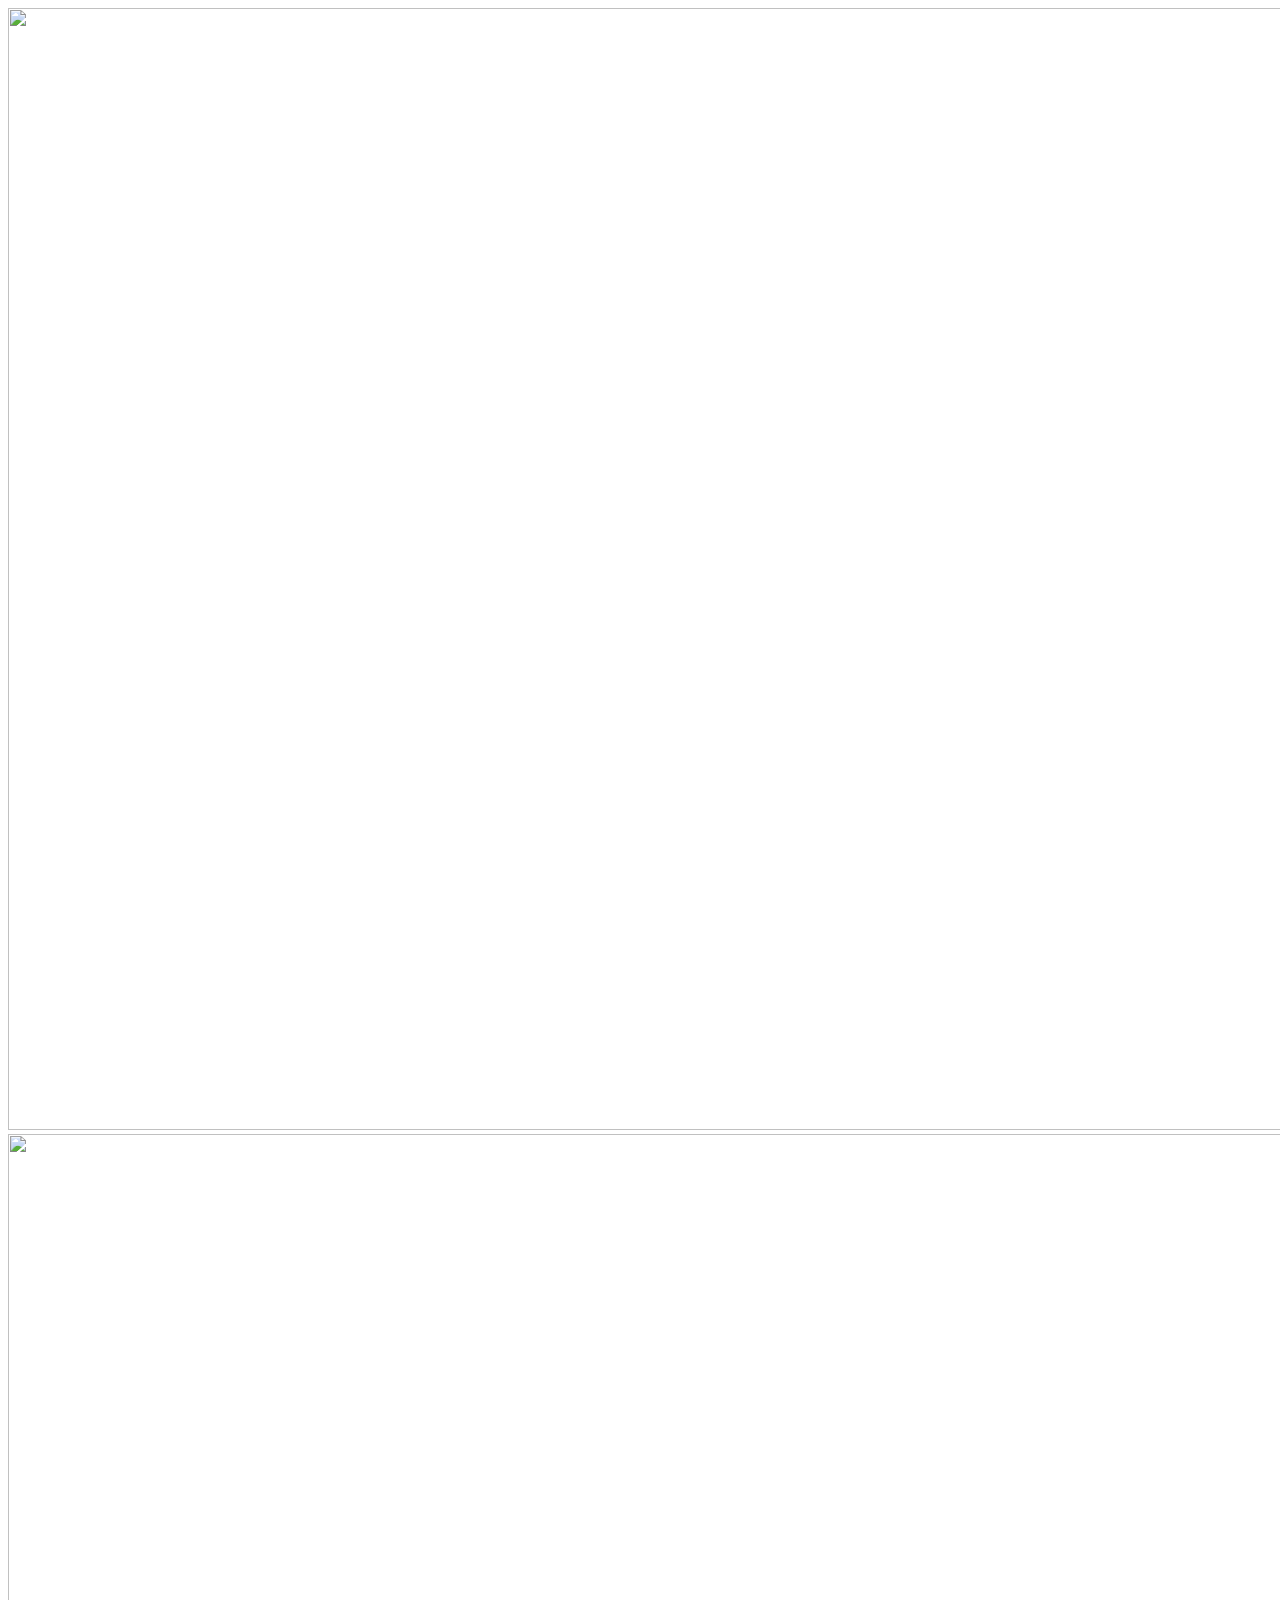
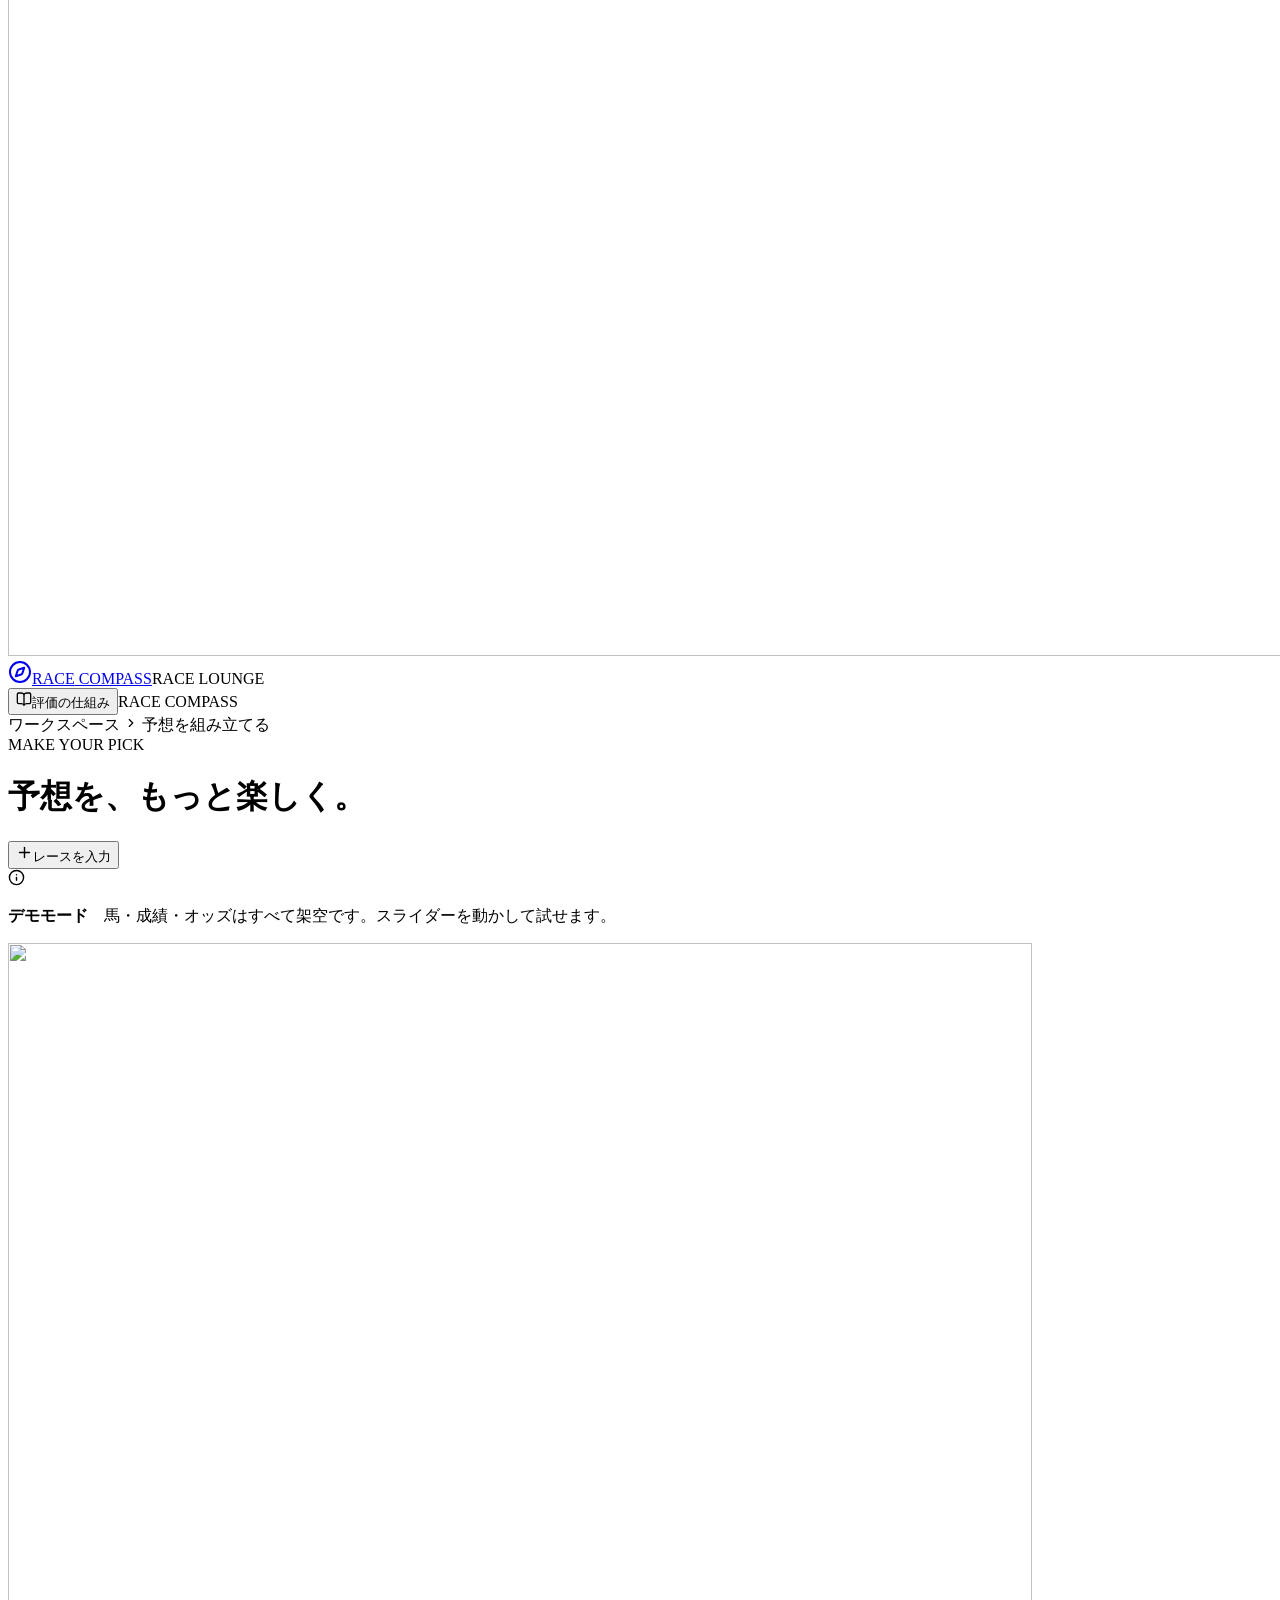
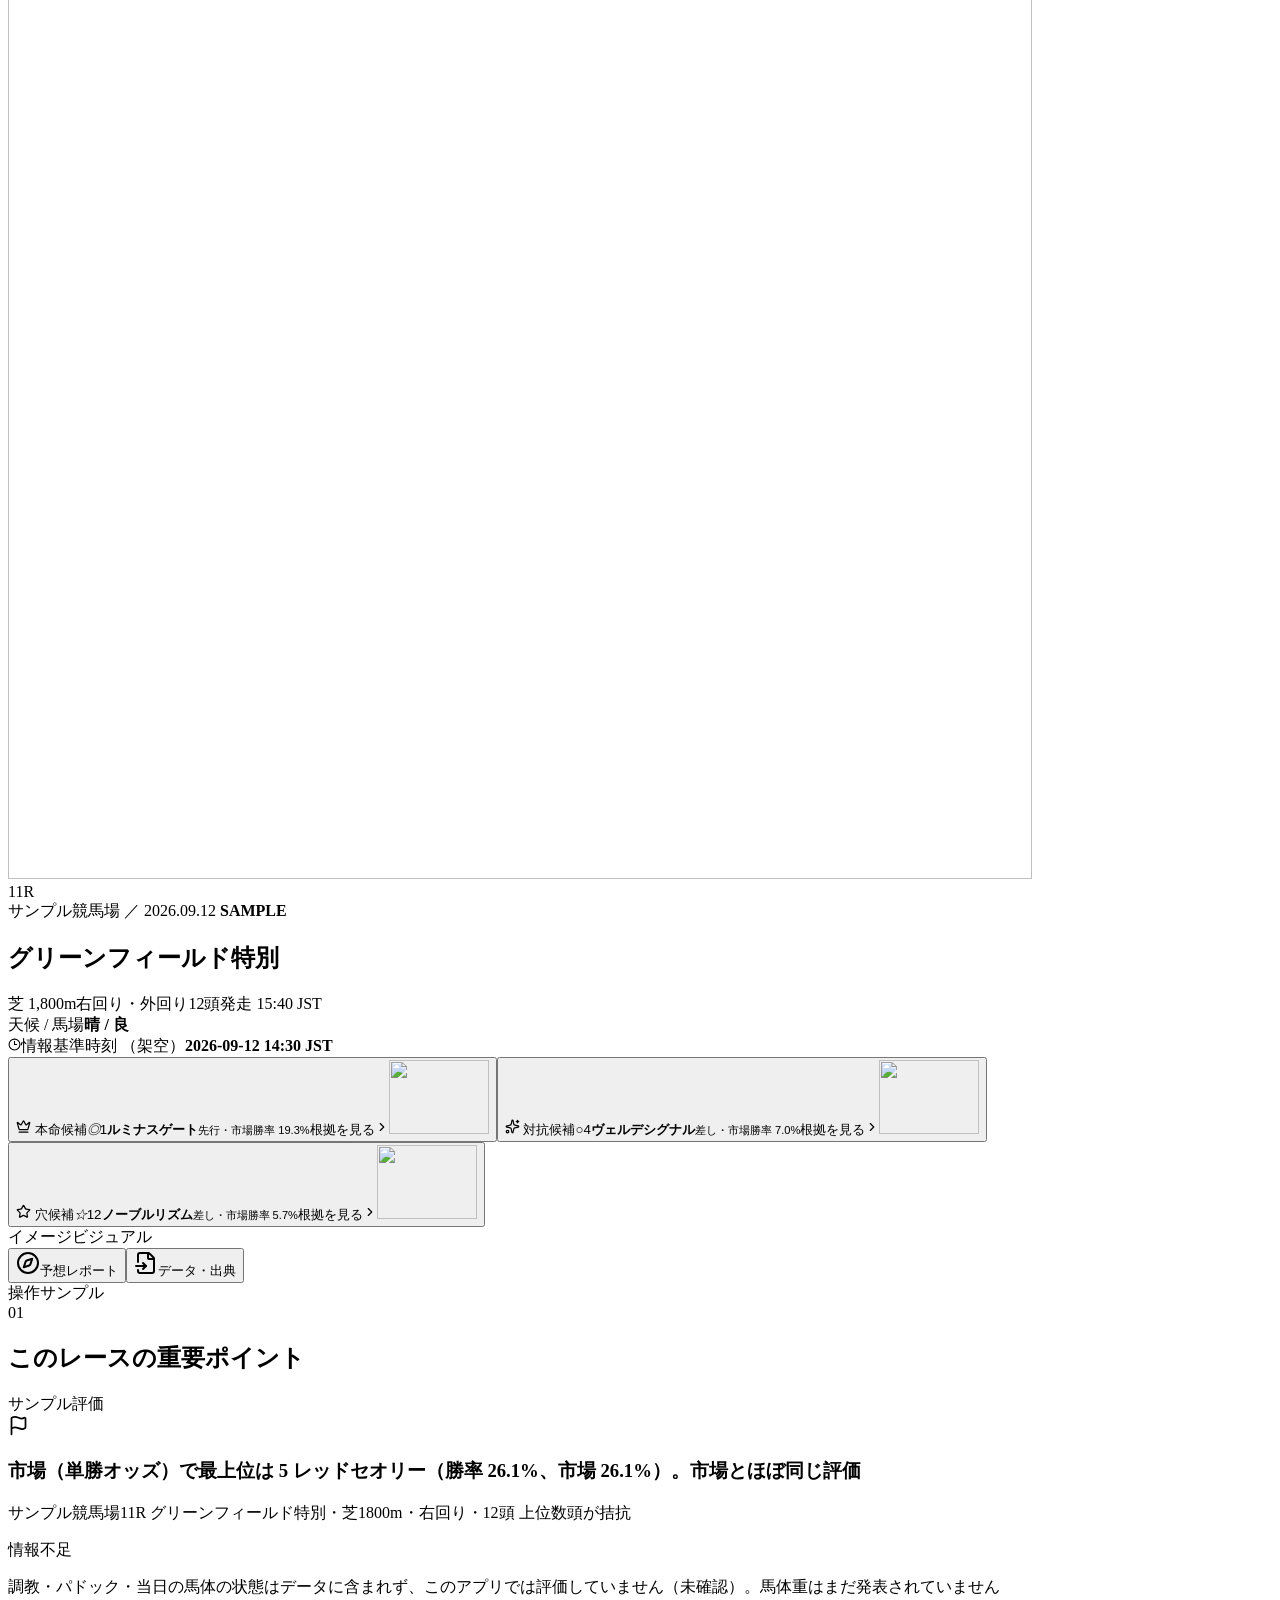
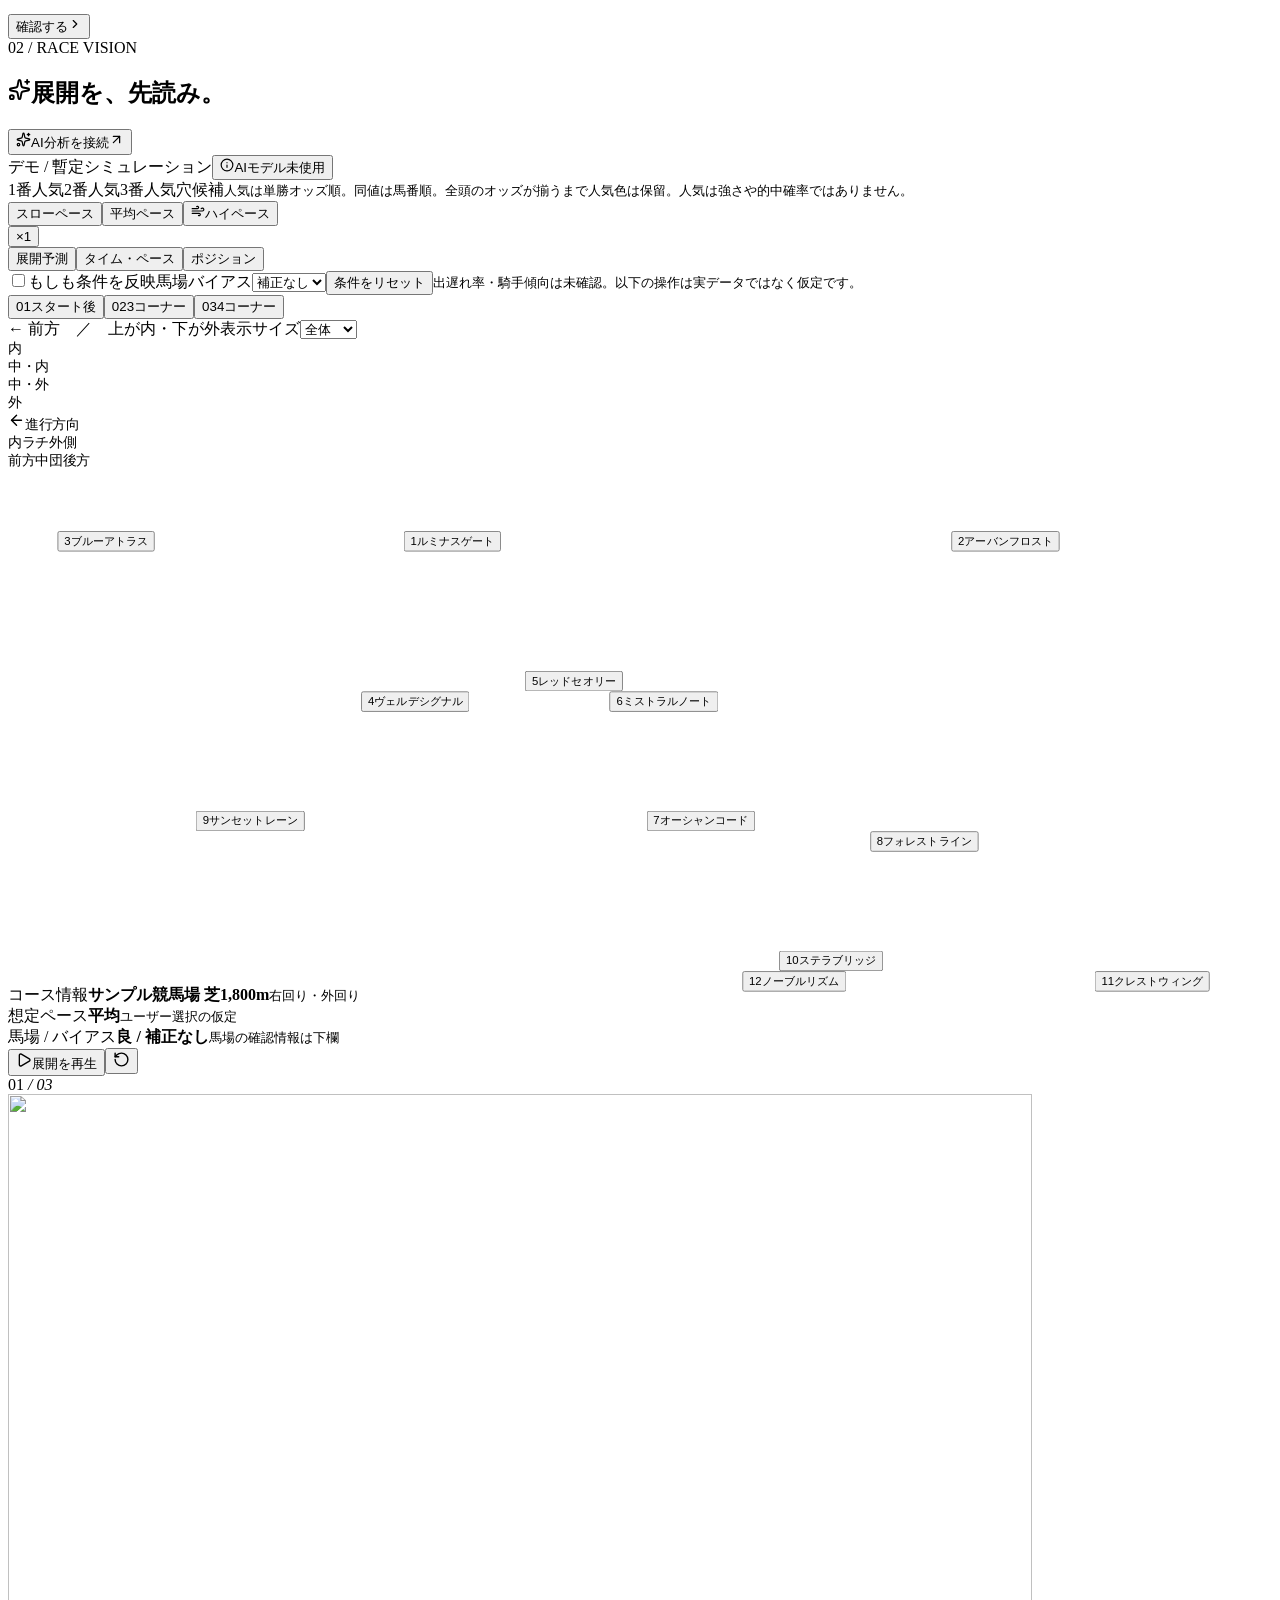
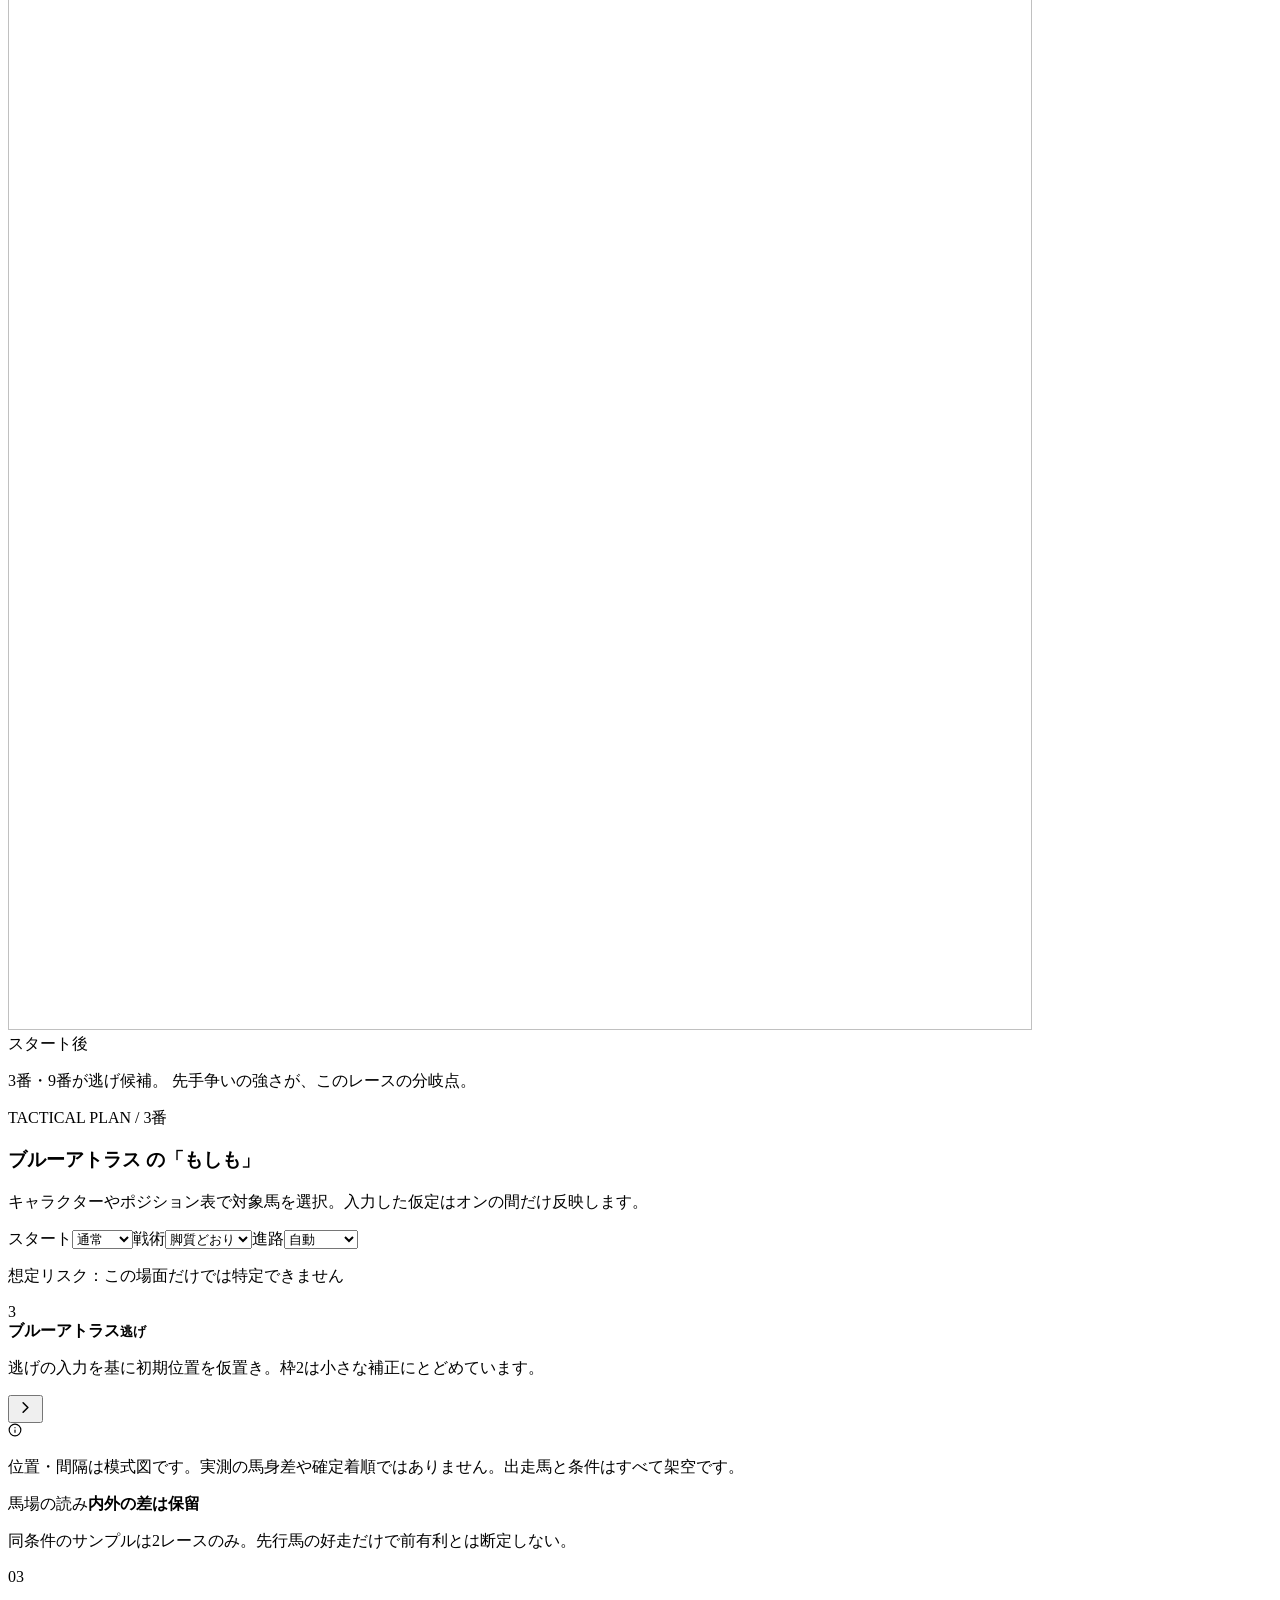
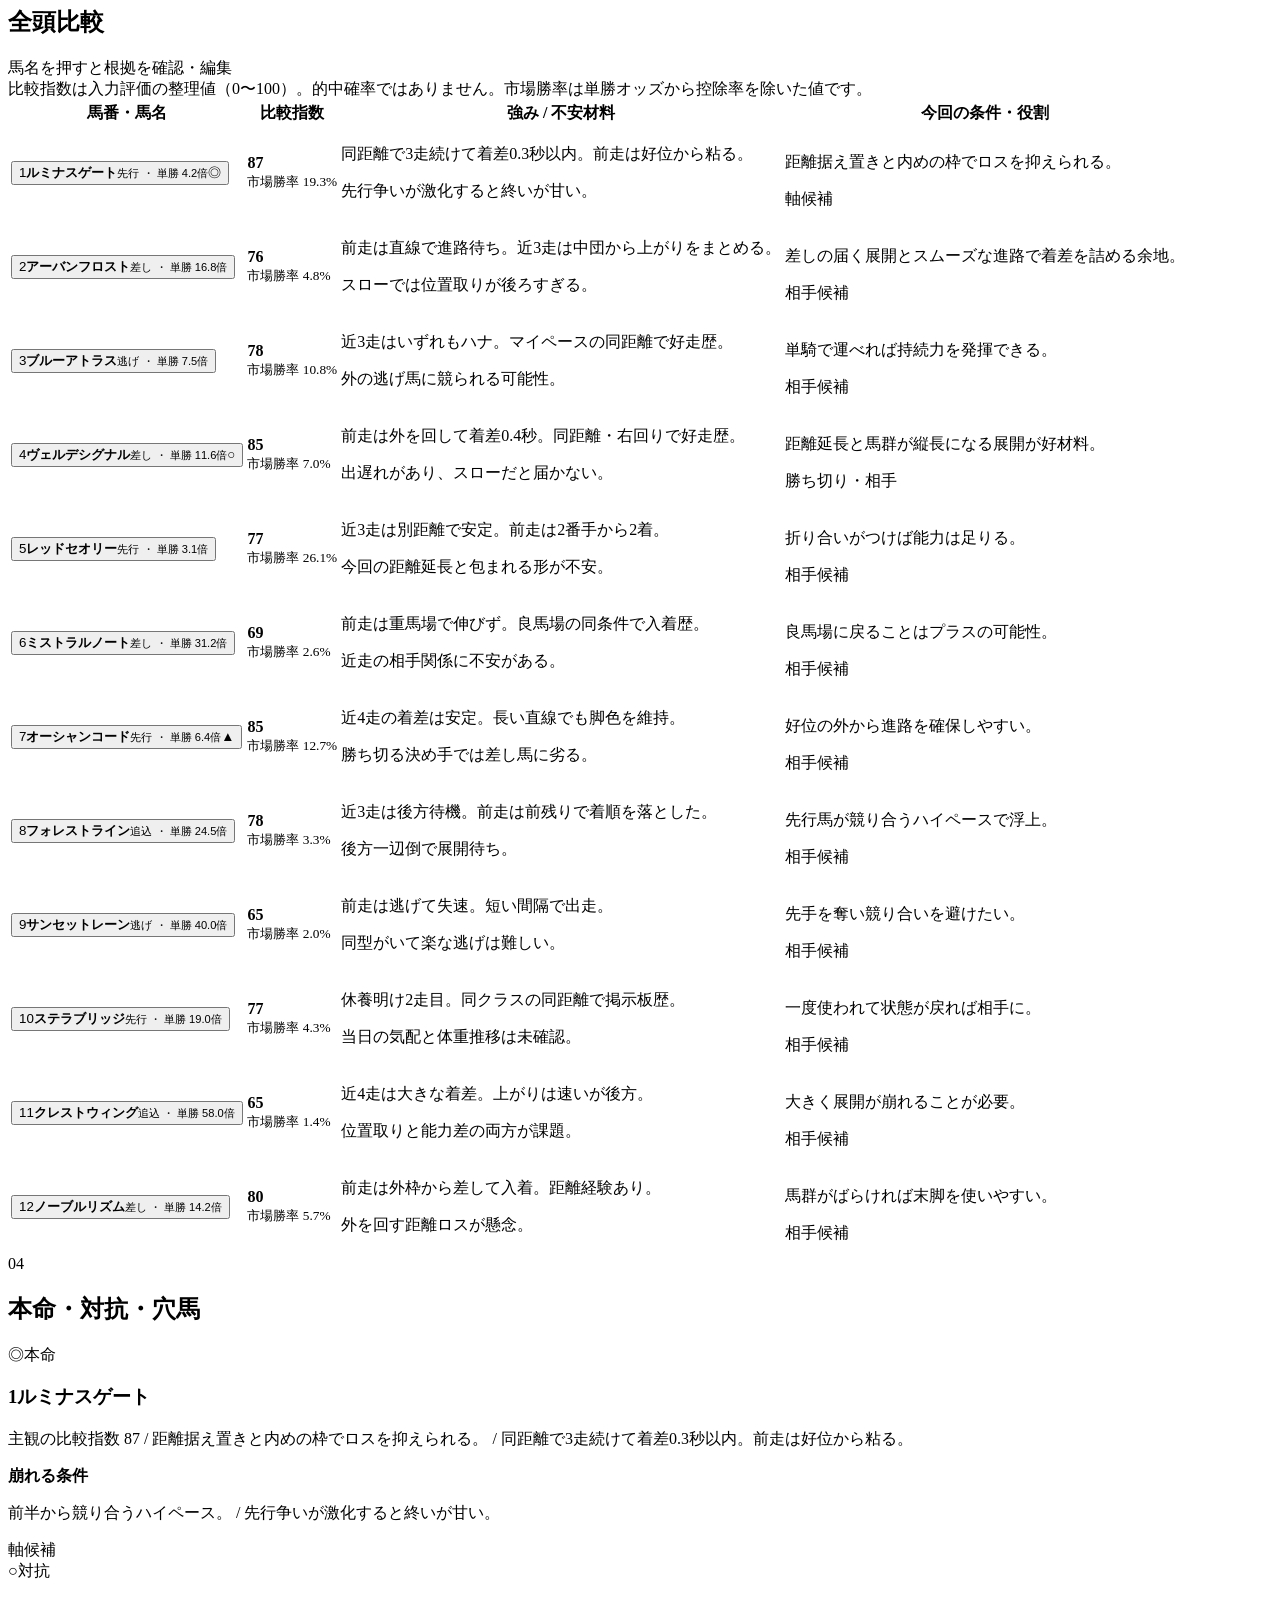
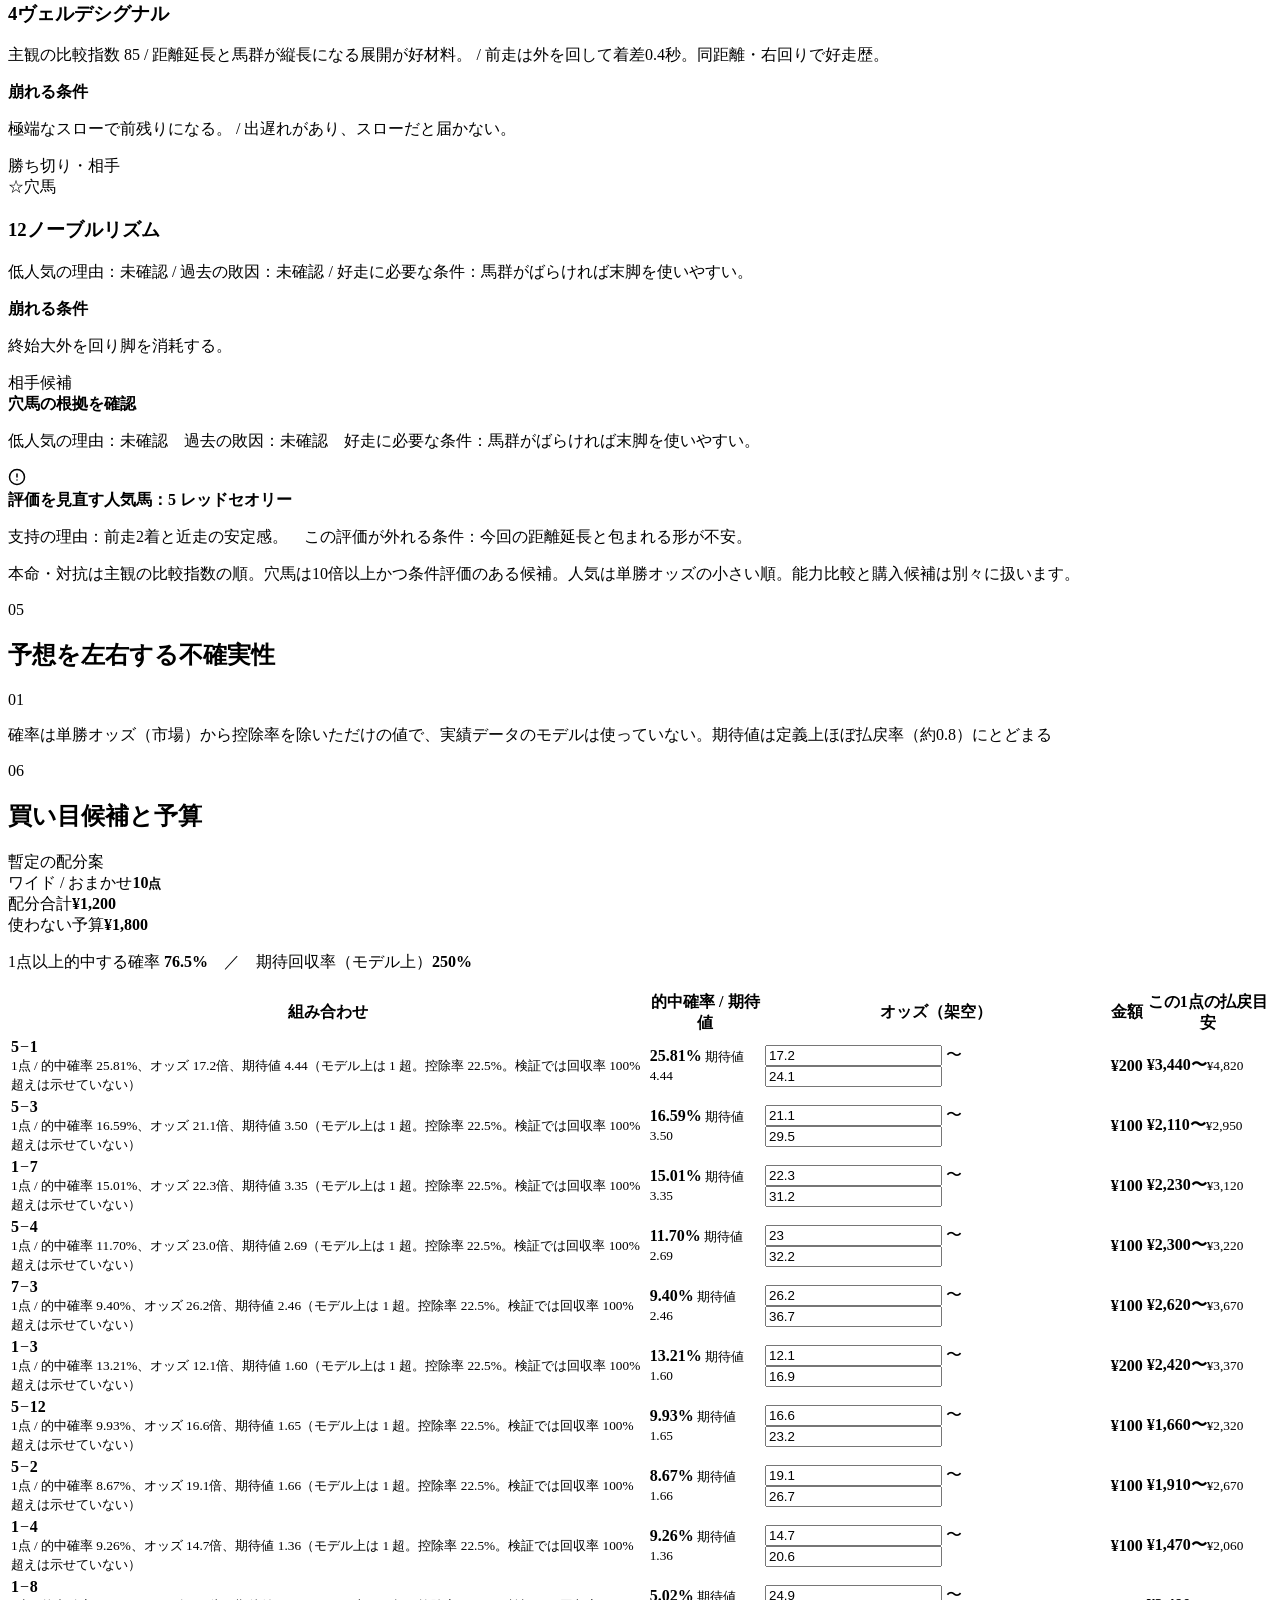
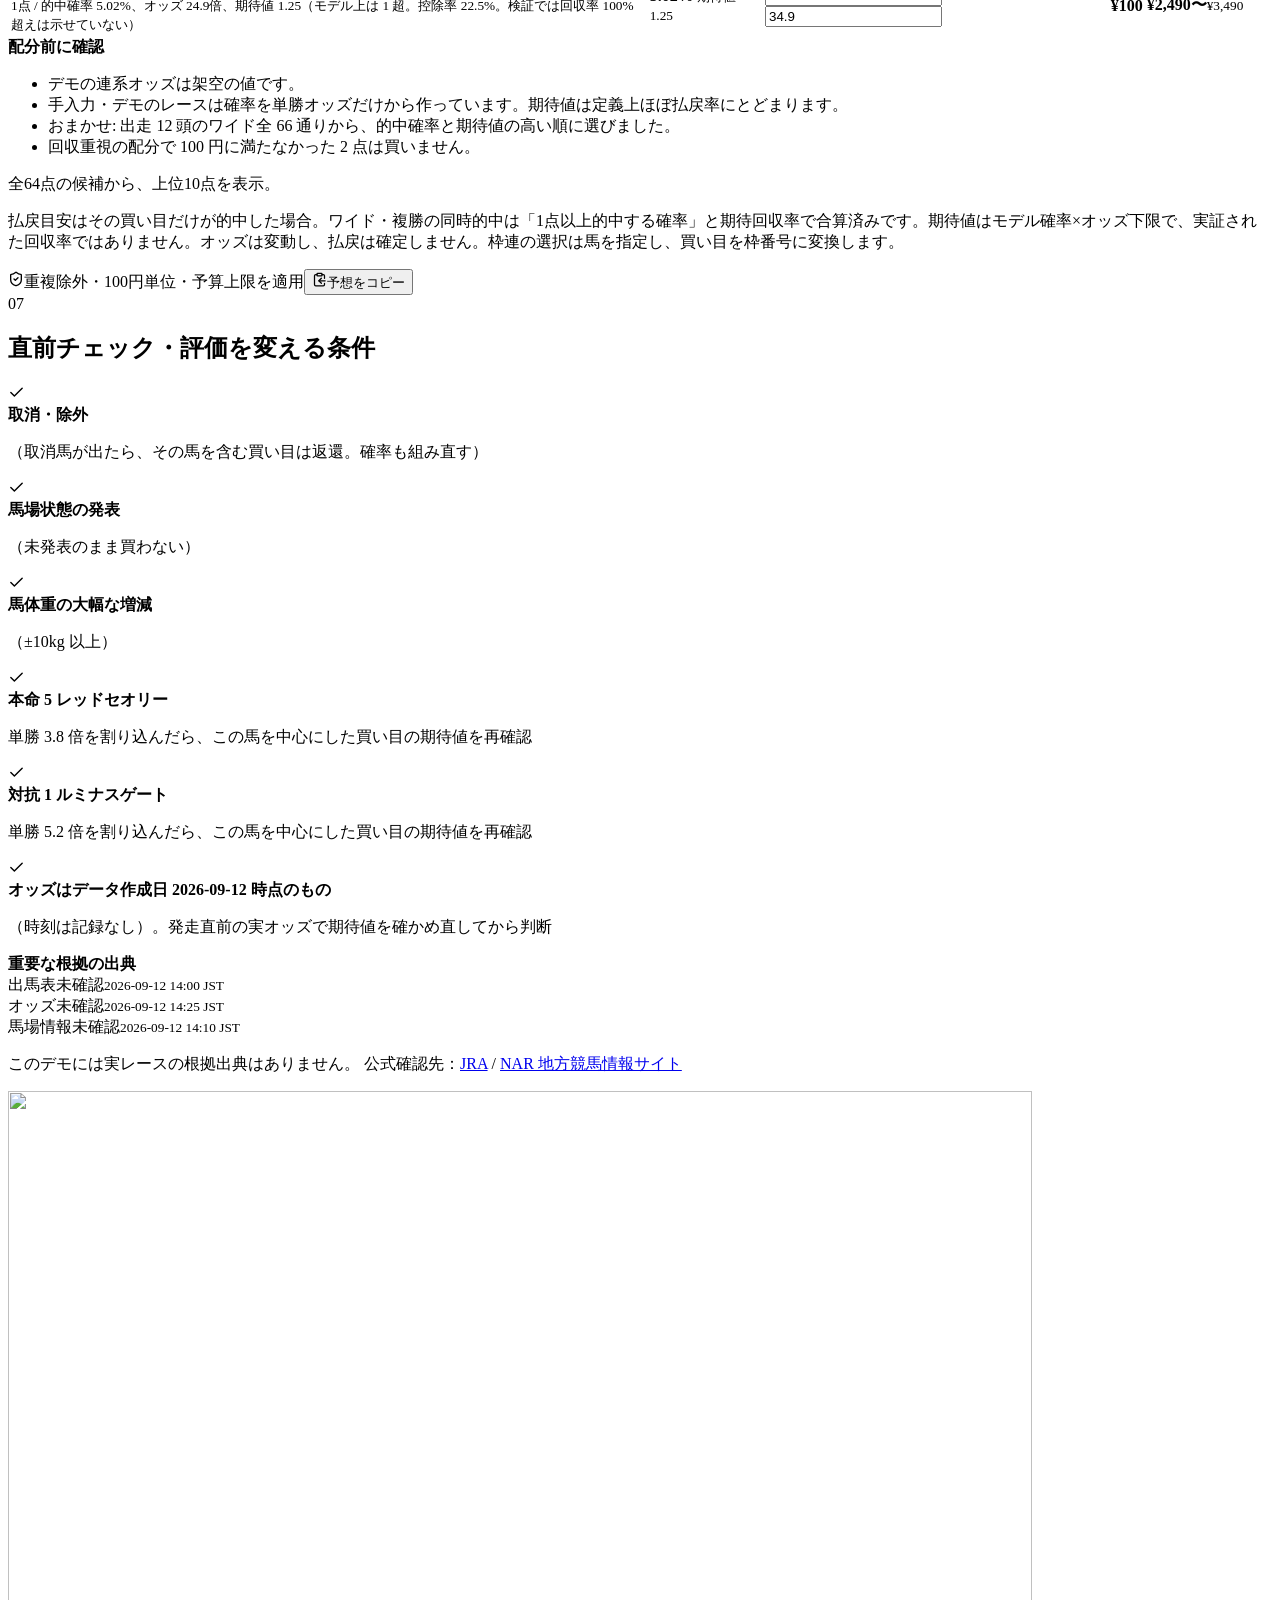
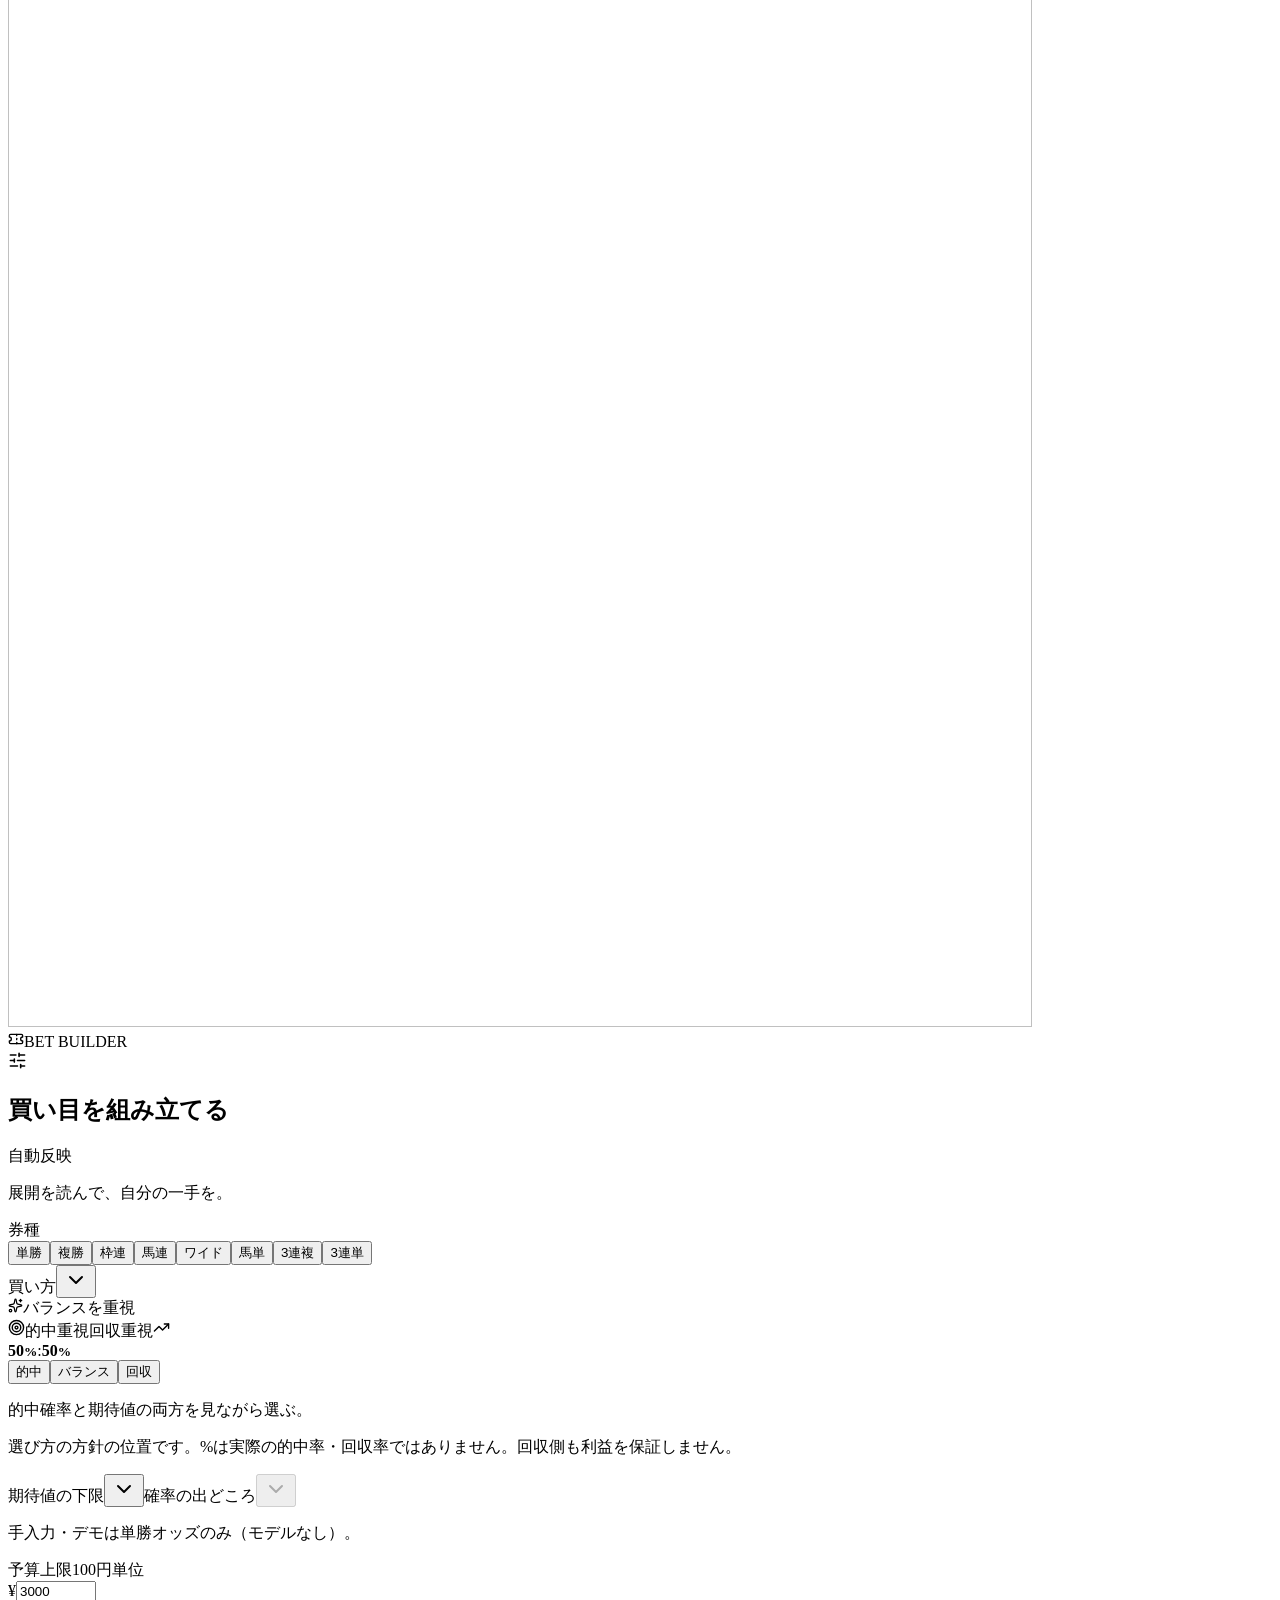
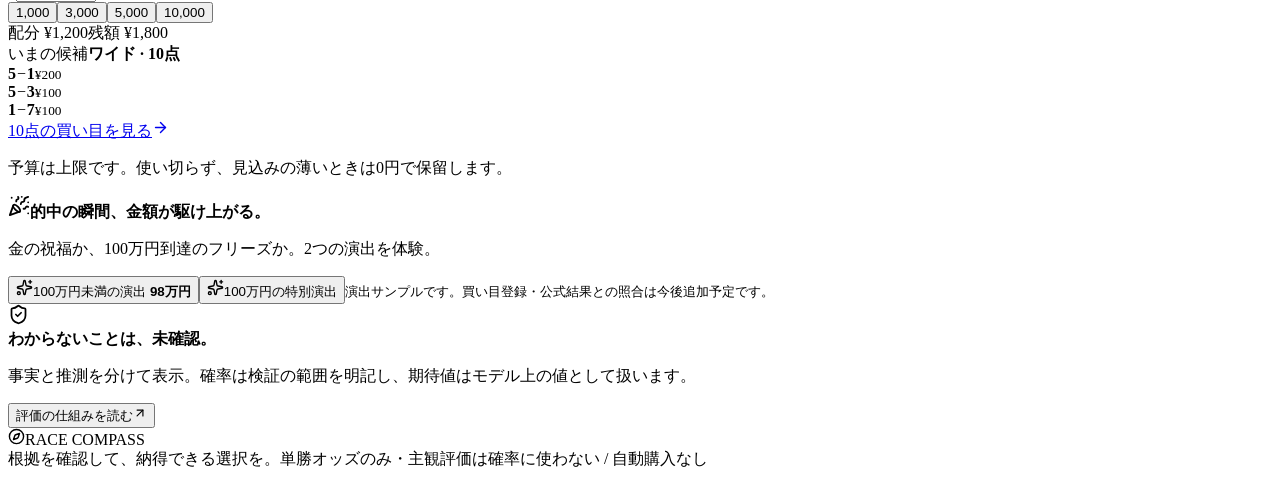
==== commit 3d237042: "fix asset paths for GitHub Pages CSS/JS/画像の参照先が /_next, /images とドメイン直下になっていたため、 /race-compass-app/ " ====
--- a/index.html
+++ b/index.html
@@ -1 +1 @@
-<!DOCTYPE html><html lang="ja"><head><meta charSet="utf-8"/><meta name="viewport" content="width=device-width, initial-scale=1"/><link rel="preload" as="image" href="/images/tropical-hibiscus.png"/><link rel="preload" as="image" href="/images/lounge-anime-gold.png"/><link rel="preload" as="image" href="/images/horse-runner.png"/><link rel="stylesheet" href="/_next/static/chunks/011j_ty3m-tep.css" data-precedence="next"/><link rel="stylesheet" href="/_next/static/chunks/3afr46lfcburt.css" data-precedence="next"/><link rel="preload" as="script" fetchPriority="low" href="/_next/static/chunks/2xuaf3vc33byz.js"/><script src="/_next/static/chunks/1v84okp0td9a8.js" async=""></script><script src="/_next/static/chunks/33llrclolvvr5.js" async=""></script><script src="/_next/static/chunks/turbopack-1tw-0f-j86485.js" async=""></script><script src="/_next/static/chunks/1oaw9uq-pttep.js" async=""></script><script src="/_next/static/chunks/17ulj7gtlti_e.js" async=""></script><title>RACE COMPASS｜競馬予想</title><meta name="description" content="実データと検証済みモデルの確率、根拠と不確実性を確認しながら、的中重視・回収重視のバランスで買い目を組み立てる競馬予想ワークスペース。"/><meta name="robots" content="noindex, nofollow"/><link rel="shortcut icon" href="/favicon.svg"/><link rel="icon" href="/favicon.svg"/><script src="/_next/static/chunks/0cz1d0mv5g_q7.js" noModule=""></script></head><body class="antialiased"><div hidden=""><!--$--><!--/$--></div><div class="app-shell"><div class="tropical-backdrop" aria-hidden="true"><img src="/images/tropical-hibiscus.png" alt="" width="1402" height="1122"/><img src="/images/tropical-hibiscus.png" alt="" width="1402" height="1122"/></div><header class="topbar"><a class="brand" href="#"><span class="brand-icon"><svg xmlns="http://www.w3.org/2000/svg" width="24" height="24" viewBox="0 0 24 24" fill="none" stroke="currentColor" stroke-width="2" stroke-linecap="round" stroke-linejoin="round" class="lucide lucide-compass" aria-hidden="true"><circle cx="12" cy="12" r="10"></circle><path d="m16.24 7.76-1.804 5.411a2 2 0 0 1-1.265 1.265L7.76 16.24l1.804-5.411a2 2 0 0 1 1.265-1.265z"></path></svg></span><span>RACE<span class="brand-light"> COMPASS</span></span></a><span class="header-label">RACE LOUNGE</span><div class="header-actions"><button class="text-button"><svg xmlns="http://www.w3.org/2000/svg" width="16" height="16" viewBox="0 0 24 24" fill="none" stroke="currentColor" stroke-width="2" stroke-linecap="round" stroke-linejoin="round" class="lucide lucide-book-open" aria-hidden="true"><path d="M12 5v16"></path><path d="M20.001 19A2 2 0 0022 17V5a2 2 0 00-1.999-2L16 3.002A5 5 0 0012 5a5 5 0 00-4-2H4a2 2 0 00-2 2v12a2 2 0 001.999 2H8a5 5 0 014 2 5 5 0 014-2z"></path></svg><span>評価の仕組み</span></button><span class="version">RACE COMPASS</span></div></header><main class="workspace"><div class="breadcrumb">ワークスペース <svg xmlns="http://www.w3.org/2000/svg" width="14" height="14" viewBox="0 0 24 24" fill="none" stroke="currentColor" stroke-width="2" stroke-linecap="round" stroke-linejoin="round" class="lucide lucide-chevron-right" aria-hidden="true"><path d="m9 18 6-6-6-6"></path></svg> 予想を組み立てる</div><div class="page-title"><div><span class="eyebrow">MAKE YOUR PICK</span><h1>予想を、もっと楽しく。</h1></div><button class="button primary"><svg xmlns="http://www.w3.org/2000/svg" width="17" height="17" viewBox="0 0 24 24" fill="none" stroke="currentColor" stroke-width="2" stroke-linecap="round" stroke-linejoin="round" class="lucide lucide-plus" aria-hidden="true"><path d="M5 12h14"></path><path d="M12 5v14"></path></svg>レースを入力</button></div><div class="notice demo"><div><svg xmlns="http://www.w3.org/2000/svg" width="17" height="17" viewBox="0 0 24 24" fill="none" stroke="currentColor" stroke-width="2" stroke-linecap="round" stroke-linejoin="round" class="lucide lucide-info" aria-hidden="true"><circle cx="12" cy="12" r="10"></circle><path d="M12 16v-4"></path><path d="M12 8h.01"></path></svg><p><b>デモモード</b>　馬・成績・オッズはすべて架空です。スライダーを動かして試せます。</p></div><div class="notice-actions"></div></div><section class="race-card"><div class="hero-character-stage"><span class="lounge-character hero-character" aria-hidden="true"><img src="/images/lounge-anime-gold.png" alt="" width="1024" height="1536" loading="eager" decoding="async" draggable="false"/></span></div><div class="race-hero-content"><div class="race-identity"><span class="race-round">11R</span><div><div class="race-meta">サンプル競馬場<!-- --> <span>／</span> <!-- -->2026.09.12<!-- --> <b class="sample-label">SAMPLE</b></div><h2>グリーンフィールド特別</h2><div class="race-details"><span>芝<!-- --> <!-- -->1,800<!-- -->m</span><span>右回り・外回り</span><span>12<!-- -->頭</span><span>発走 <!-- -->15:40<!-- --> JST</span></div></div></div><div class="race-conditions"><div><span>天候 / 馬場</span><strong>晴<!-- --> / <!-- -->良</strong></div><div><span><svg xmlns="http://www.w3.org/2000/svg" width="13" height="13" viewBox="0 0 24 24" fill="none" stroke="currentColor" stroke-width="2" stroke-linecap="round" stroke-linejoin="round" class="lucide lucide-clock-3" aria-hidden="true"><circle cx="12" cy="12" r="10"></circle><path d="M12 6v6h4"></path></svg>情報基準時刻 <!-- -->（架空）</span><strong>2026-09-12 14:30 JST</strong></div></div></div><div class="hero-readouts"><button class="contender-card gold"><span class="contender-label"><svg xmlns="http://www.w3.org/2000/svg" width="15" height="15" viewBox="0 0 24 24" fill="none" stroke="currentColor" stroke-width="2" stroke-linecap="round" stroke-linejoin="round" class="lucide lucide-crown" aria-hidden="true"><path d="M11.562 3.266a.5.5 0 0 1 .876 0L15.39 8.87a1 1 0 0 0 1.516.294L21.183 5.5a.5.5 0 0 1 .798.519l-2.834 10.246a1 1 0 0 1-.956.734H5.81a1 1 0 0 1-.957-.734L2.02 6.02a.5.5 0 0 1 .798-.519l4.276 3.664a1 1 0 0 0 1.516-.294z"></path><path d="M5 21h14"></path></svg> <!-- -->本命候補<em>◎</em></span><span class="contender-main"><span class="horse-no frame-1">1</span><b>ルミナスゲート</b></span><span class="contender-bottom"><small>先行・市場勝率 19.3%</small><span>根拠を見る<svg xmlns="http://www.w3.org/2000/svg" width="14" height="14" viewBox="0 0 24 24" fill="none" stroke="currentColor" stroke-width="2" stroke-linecap="round" stroke-linejoin="round" class="lucide lucide-chevron-right" aria-hidden="true"><path d="m9 18 6-6-6-6"></path></svg></span></span><img class="contender-art" src="/images/horse-runner.png" width="100" height="74" alt=""/></button><button class="contender-card violet"><span class="contender-label"><svg xmlns="http://www.w3.org/2000/svg" width="15" height="15" viewBox="0 0 24 24" fill="none" stroke="currentColor" stroke-width="2" stroke-linecap="round" stroke-linejoin="round" class="lucide lucide-sparkles lucide-stars" aria-hidden="true"><path d="M11.017 2.814a1 1 0 0 1 1.966 0l1.051 5.558a2 2 0 0 0 1.594 1.594l5.558 1.051a1 1 0 0 1 0 1.966l-5.558 1.051a2 2 0 0 0-1.594 1.594l-1.051 5.558a1 1 0 0 1-1.966 0l-1.051-5.558a2 2 0 0 0-1.594-1.594l-5.558-1.051a1 1 0 0 1 0-1.966l5.558-1.051a2 2 0 0 0 1.594-1.594z"></path><path d="M20 2v4"></path><path d="M22 4h-4"></path><circle cx="4" cy="20" r="2"></circle></svg> <!-- -->対抗候補<em>○</em></span><span class="contender-main"><span class="horse-no frame-3">4</span><b>ヴェルデシグナル</b></span><span class="contender-bottom"><small>差し・市場勝率 7.0%</small><span>根拠を見る<svg xmlns="http://www.w3.org/2000/svg" width="14" height="14" viewBox="0 0 24 24" fill="none" stroke="currentColor" stroke-width="2" stroke-linecap="round" stroke-linejoin="round" class="lucide lucide-chevron-right" aria-hidden="true"><path d="m9 18 6-6-6-6"></path></svg></span></span><img class="contender-art" src="/images/horse-runner.png" width="100" height="74" alt=""/></button><button class="contender-card mint"><span class="contender-label"><svg xmlns="http://www.w3.org/2000/svg" width="15" height="15" viewBox="0 0 24 24" fill="none" stroke="currentColor" stroke-width="2" stroke-linecap="round" stroke-linejoin="round" class="lucide lucide-star" aria-hidden="true"><path d="M11.525 2.295a.53.53 0 0 1 .95 0l2.31 4.679a2.123 2.123 0 0 0 1.595 1.16l5.166.756a.53.53 0 0 1 .294.904l-3.736 3.638a2.123 2.123 0 0 0-.611 1.878l.882 5.14a.53.53 0 0 1-.771.56l-4.618-2.428a2.122 2.122 0 0 0-1.973 0L6.396 21.01a.53.53 0 0 1-.77-.56l.881-5.139a2.122 2.122 0 0 0-.611-1.879L2.16 9.795a.53.53 0 0 1 .294-.906l5.165-.755a2.122 2.122 0 0 0 1.597-1.16z"></path></svg> <!-- -->穴候補<em>☆</em></span><span class="contender-main"><span class="horse-no frame-8">12</span><b>ノーブルリズム</b></span><span class="contender-bottom"><small>差し・市場勝率 5.7%</small><span>根拠を見る<svg xmlns="http://www.w3.org/2000/svg" width="14" height="14" viewBox="0 0 24 24" fill="none" stroke="currentColor" stroke-width="2" stroke-linecap="round" stroke-linejoin="round" class="lucide lucide-chevron-right" aria-hidden="true"><path d="m9 18 6-6-6-6"></path></svg></span></span><img class="contender-art" src="/images/horse-runner.png" width="100" height="74" alt=""/></button></div><span class="hero-photo-credit">イメージビジュアル</span></section><div dir="ltr" data-orientation="horizontal" data-slot="tabs" class="group/tabs flex gap-2 data-[orientation=horizontal]:flex-col main-tabs"><div class="tab-line"><div role="tablist" aria-orientation="horizontal" data-slot="tabs-list" data-variant="line" class="group/tabs-list inline-flex w-fit items-center justify-center rounded-lg p-[3px] text-muted-foreground group-data-[orientation=horizontal]/tabs:h-9 group-data-[orientation=vertical]/tabs:h-fit group-data-[orientation=vertical]/tabs:flex-col data-[variant=line]:rounded-none gap-1 bg-transparent" tabindex="-1" data-orientation="horizontal" style="outline:none"><button type="button" role="tab" aria-selected="true" aria-controls="radix-_R_1ravb_-content-report" data-state="active" id="radix-_R_1ravb_-trigger-report" data-slot="tabs-trigger" class="relative inline-flex h-[calc(100%-1px)] flex-1 items-center justify-center gap-1.5 rounded-md border border-transparent px-2 py-1 text-sm font-medium whitespace-nowrap text-foreground/60 transition-all group-data-[orientation=vertical]/tabs:w-full group-data-[orientation=vertical]/tabs:justify-start hover:text-foreground focus-visible:border-ring focus-visible:ring-[3px] focus-visible:ring-ring/50 focus-visible:outline-1 focus-visible:outline-ring disabled:pointer-events-none disabled:opacity-50 group-data-[variant=default]/tabs-list:data-[state=active]:shadow-sm group-data-[variant=line]/tabs-list:data-[state=active]:shadow-none dark:text-muted-foreground dark:hover:text-foreground [&amp;_svg]:pointer-events-none [&amp;_svg]:shrink-0 [&amp;_svg:not([class*=&#x27;size-&#x27;])]:size-4 group-data-[variant=line]/tabs-list:bg-transparent group-data-[variant=line]/tabs-list:data-[state=active]:bg-transparent dark:group-data-[variant=line]/tabs-list:data-[state=active]:border-transparent dark:group-data-[variant=line]/tabs-list:data-[state=active]:bg-transparent data-[state=active]:bg-background data-[state=active]:text-foreground dark:data-[state=active]:border-input dark:data-[state=active]:bg-input/30 dark:data-[state=active]:text-foreground after:absolute after:bg-foreground after:opacity-0 after:transition-opacity group-data-[orientation=horizontal]/tabs:after:inset-x-0 group-data-[orientation=horizontal]/tabs:after:bottom-[-5px] group-data-[orientation=horizontal]/tabs:after:h-0.5 group-data-[orientation=vertical]/tabs:after:inset-y-0 group-data-[orientation=vertical]/tabs:after:-right-1 group-data-[orientation=vertical]/tabs:after:w-0.5 group-data-[variant=line]/tabs-list:data-[state=active]:after:opacity-100" tabindex="-1" data-orientation="horizontal" data-radix-collection-item=""><svg xmlns="http://www.w3.org/2000/svg" width="24" height="24" viewBox="0 0 24 24" fill="none" stroke="currentColor" stroke-width="2" stroke-linecap="round" stroke-linejoin="round" class="lucide lucide-compass" aria-hidden="true"><circle cx="12" cy="12" r="10"></circle><path d="m16.24 7.76-1.804 5.411a2 2 0 0 1-1.265 1.265L7.76 16.24l1.804-5.411a2 2 0 0 1 1.265-1.265z"></path></svg>予想レポート</button><button type="button" role="tab" aria-selected="false" aria-controls="radix-_R_1ravb_-content-data" data-state="inactive" id="radix-_R_1ravb_-trigger-data" data-slot="tabs-trigger" class="relative inline-flex h-[calc(100%-1px)] flex-1 items-center justify-center gap-1.5 rounded-md border border-transparent px-2 py-1 text-sm font-medium whitespace-nowrap text-foreground/60 transition-all group-data-[orientation=vertical]/tabs:w-full group-data-[orientation=vertical]/tabs:justify-start hover:text-foreground focus-visible:border-ring focus-visible:ring-[3px] focus-visible:ring-ring/50 focus-visible:outline-1 focus-visible:outline-ring disabled:pointer-events-none disabled:opacity-50 group-data-[variant=default]/tabs-list:data-[state=active]:shadow-sm group-data-[variant=line]/tabs-list:data-[state=active]:shadow-none dark:text-muted-foreground dark:hover:text-foreground [&amp;_svg]:pointer-events-none [&amp;_svg]:shrink-0 [&amp;_svg:not([class*=&#x27;size-&#x27;])]:size-4 group-data-[variant=line]/tabs-list:bg-transparent group-data-[variant=line]/tabs-list:data-[state=active]:bg-transparent dark:group-data-[variant=line]/tabs-list:data-[state=active]:border-transparent dark:group-data-[variant=line]/tabs-list:data-[state=active]:bg-transparent data-[state=active]:bg-background data-[state=active]:text-foreground dark:data-[state=active]:border-input dark:data-[state=active]:bg-input/30 dark:data-[state=active]:text-foreground after:absolute after:bg-foreground after:opacity-0 after:transition-opacity group-data-[orientation=horizontal]/tabs:after:inset-x-0 group-data-[orientation=horizontal]/tabs:after:bottom-[-5px] group-data-[orientation=horizontal]/tabs:after:h-0.5 group-data-[orientation=vertical]/tabs:after:inset-y-0 group-data-[orientation=vertical]/tabs:after:-right-1 group-data-[orientation=vertical]/tabs:after:w-0.5 group-data-[variant=line]/tabs-list:data-[state=active]:after:opacity-100" tabindex="-1" data-orientation="horizontal" data-radix-collection-item=""><svg xmlns="http://www.w3.org/2000/svg" width="24" height="24" viewBox="0 0 24 24" fill="none" stroke="currentColor" stroke-width="2" stroke-linecap="round" stroke-linejoin="round" class="lucide lucide-file-input" aria-hidden="true"><path d="M4 11V4a2 2 0 0 1 2-2h8a2.4 2.4 0 0 1 1.706.706l3.588 3.588A2.4 2.4 0 0 1 20 8v12a2 2 0 0 1-2 2H6a2 2 0 0 1-2-2v-1"></path><path d="M14 2v5a1 1 0 0 0 1 1h5"></path><path d="M2 15h10"></path><path d="m9 18 3-3-3-3"></path></svg>データ・出典</button></div><span class="tab-caption">操作サンプル</span></div><div data-state="active" data-orientation="horizontal" role="tabpanel" aria-labelledby="radix-_R_1ravb_-trigger-report" id="radix-_R_1ravb_-content-report" tabindex="0" data-slot="tabs-content" class="flex-1 outline-none" style="animation-duration:0s"><div class="work-grid"><div class="report-column"><section class="panel race-key-panel"><div class="section-head"><div><span class="section-no">01</span><h2>このレースの重要ポイント</h2></div><span class="pill neutral">サンプル評価</span></div><div class="point-summary"><div class="point-accent"><svg xmlns="http://www.w3.org/2000/svg" width="21" height="21" viewBox="0 0 24 24" fill="none" stroke="currentColor" stroke-width="2" stroke-linecap="round" stroke-linejoin="round" class="lucide lucide-flag" aria-hidden="true"><path d="M4 22V4a1 1 0 0 1 .4-.8A6 6 0 0 1 8 2c3 0 5 2 7.333 2q2 0 3.067-.8A1 1 0 0 1 20 4v10a1 1 0 0 1-.4.8A6 6 0 0 1 16 16c-3 0-5-2-8-2a6 6 0 0 0-4 1.528"></path></svg></div><div><h3>市場（単勝オッズ）で最上位は 5 レッドセオリー（勝率 26.1%、市場 26.1%）。市場とほぼ同じ評価</h3><p>サンプル競馬場11R グリーンフィールド特別・芝1800m・右回り・12頭 上位数頭が拮抗</p></div></div><div class="missing"><span>情報不足</span><p>調教・パドック・当日の馬体の状態はデータに含まれず、このアプリでは評価していません（未確認）。馬体重はまだ発表されていません</p><button class="inline-button">確認する<svg xmlns="http://www.w3.org/2000/svg" width="14" height="14" viewBox="0 0 24 24" fill="none" stroke="currentColor" stroke-width="2" stroke-linecap="round" stroke-linejoin="round" class="lucide lucide-chevron-right" aria-hidden="true"><path d="m9 18 6-6-6-6"></path></svg></button></div></section><section class="panel formation-panel" id="formation"><div class="formation-top"><div><span class="section-no">02 / RACE VISION</span><h2><svg xmlns="http://www.w3.org/2000/svg" width="23" height="23" viewBox="0 0 24 24" fill="none" stroke="currentColor" stroke-width="2" stroke-linecap="round" stroke-linejoin="round" class="lucide lucide-sparkles lucide-stars" aria-hidden="true"><path d="M11.017 2.814a1 1 0 0 1 1.966 0l1.051 5.558a2 2 0 0 0 1.594 1.594l5.558 1.051a1 1 0 0 1 0 1.966l-5.558 1.051a2 2 0 0 0-1.594 1.594l-1.051 5.558a1 1 0 0 1-1.966 0l-1.051-5.558a2 2 0 0 0-1.594-1.594l-5.558-1.051a1 1 0 0 1 0-1.966l5.558-1.051a2 2 0 0 0 1.594-1.594z"></path><path d="M20 2v4"></path><path d="M22 4h-4"></path><circle cx="4" cy="20" r="2"></circle></svg>展開を、先読み。</h2></div><button class="ai-analyze"><svg xmlns="http://www.w3.org/2000/svg" width="15" height="15" viewBox="0 0 24 24" fill="none" stroke="currentColor" stroke-width="2" stroke-linecap="round" stroke-linejoin="round" class="lucide lucide-sparkles lucide-stars" aria-hidden="true"><path d="M11.017 2.814a1 1 0 0 1 1.966 0l1.051 5.558a2 2 0 0 0 1.594 1.594l5.558 1.051a1 1 0 0 1 0 1.966l-5.558 1.051a2 2 0 0 0-1.594 1.594l-1.051 5.558a1 1 0 0 1-1.966 0l-1.051-5.558a2 2 0 0 0-1.594-1.594l-5.558-1.051a1 1 0 0 1 0-1.966l5.558-1.051a2 2 0 0 0 1.594-1.594z"></path><path d="M20 2v4"></path><path d="M22 4h-4"></path><circle cx="4" cy="20" r="2"></circle></svg>AI分析を接続<svg xmlns="http://www.w3.org/2000/svg" width="15" height="15" viewBox="0 0 24 24" fill="none" stroke="currentColor" stroke-width="2" stroke-linecap="round" stroke-linejoin="round" class="lucide lucide-arrow-up-right" aria-hidden="true"><path d="M7 7h10v10"></path><path d="M7 17 17 7"></path></svg></button></div><div class="formation-source"><span class="rules-badge">デモ / 暫定シミュレーション</span><button><svg xmlns="http://www.w3.org/2000/svg" width="14" height="14" viewBox="0 0 24 24" fill="none" stroke="currentColor" stroke-width="2" stroke-linecap="round" stroke-linejoin="round" class="lucide lucide-info" aria-hidden="true"><circle cx="12" cy="12" r="10"></circle><path d="M12 16v-4"></path><path d="M12 8h.01"></path></svg>AIモデル未使用</button></div><div class="aura-legend"><span><i class="legend-gold"></i>1番人気</span><span><i class="legend-red"></i>2番人気</span><span><i class="legend-blue"></i>3番人気</span><span><i class="legend-dark"></i>穴候補</span><small>人気は単勝オッズ順。同値は馬番順。全頭のオッズが揃うまで人気色は保留。人気は強さや的中確率ではありません。</small></div><div class="vision-controls"><div dir="ltr" data-orientation="horizontal" data-slot="tabs" class="group/tabs flex gap-2 data-[orientation=horizontal]:flex-col"><div role="tablist" aria-orientation="horizontal" data-slot="tabs-list" data-variant="default" class="group/tabs-list inline-flex w-fit items-center justify-center rounded-lg p-[3px] text-muted-foreground group-data-[orientation=horizontal]/tabs:h-9 group-data-[orientation=vertical]/tabs:h-fit group-data-[orientation=vertical]/tabs:flex-col data-[variant=line]:rounded-none bg-muted vision-pace" tabindex="-1" data-orientation="horizontal" style="outline:none"><button type="button" role="tab" aria-selected="false" aria-controls="radix-_R_149lravb_-content-スロー" data-state="inactive" id="radix-_R_149lravb_-trigger-スロー" data-slot="tabs-trigger" class="relative inline-flex h-[calc(100%-1px)] flex-1 items-center justify-center gap-1.5 rounded-md border border-transparent px-2 py-1 text-sm font-medium whitespace-nowrap text-foreground/60 transition-all group-data-[orientation=vertical]/tabs:w-full group-data-[orientation=vertical]/tabs:justify-start hover:text-foreground focus-visible:border-ring focus-visible:ring-[3px] focus-visible:ring-ring/50 focus-visible:outline-1 focus-visible:outline-ring disabled:pointer-events-none disabled:opacity-50 group-data-[variant=default]/tabs-list:data-[state=active]:shadow-sm group-data-[variant=line]/tabs-list:data-[state=active]:shadow-none dark:text-muted-foreground dark:hover:text-foreground [&amp;_svg]:pointer-events-none [&amp;_svg]:shrink-0 [&amp;_svg:not([class*=&#x27;size-&#x27;])]:size-4 group-data-[variant=line]/tabs-list:bg-transparent group-data-[variant=line]/tabs-list:data-[state=active]:bg-transparent dark:group-data-[variant=line]/tabs-list:data-[state=active]:border-transparent dark:group-data-[variant=line]/tabs-list:data-[state=active]:bg-transparent data-[state=active]:bg-background data-[state=active]:text-foreground dark:data-[state=active]:border-input dark:data-[state=active]:bg-input/30 dark:data-[state=active]:text-foreground after:absolute after:bg-foreground after:opacity-0 after:transition-opacity group-data-[orientation=horizontal]/tabs:after:inset-x-0 group-data-[orientation=horizontal]/tabs:after:bottom-[-5px] group-data-[orientation=horizontal]/tabs:after:h-0.5 group-data-[orientation=vertical]/tabs:after:inset-y-0 group-data-[orientation=vertical]/tabs:after:-right-1 group-data-[orientation=vertical]/tabs:after:w-0.5 group-data-[variant=line]/tabs-list:data-[state=active]:after:opacity-100" tabindex="-1" data-orientation="horizontal" data-radix-collection-item="">スロー<!-- -->ペース</button><button type="button" role="tab" aria-selected="true" aria-controls="radix-_R_149lravb_-content-平均" data-state="active" id="radix-_R_149lravb_-trigger-平均" data-slot="tabs-trigger" class="relative inline-flex h-[calc(100%-1px)] flex-1 items-center justify-center gap-1.5 rounded-md border border-transparent px-2 py-1 text-sm font-medium whitespace-nowrap text-foreground/60 transition-all group-data-[orientation=vertical]/tabs:w-full group-data-[orientation=vertical]/tabs:justify-start hover:text-foreground focus-visible:border-ring focus-visible:ring-[3px] focus-visible:ring-ring/50 focus-visible:outline-1 focus-visible:outline-ring disabled:pointer-events-none disabled:opacity-50 group-data-[variant=default]/tabs-list:data-[state=active]:shadow-sm group-data-[variant=line]/tabs-list:data-[state=active]:shadow-none dark:text-muted-foreground dark:hover:text-foreground [&amp;_svg]:pointer-events-none [&amp;_svg]:shrink-0 [&amp;_svg:not([class*=&#x27;size-&#x27;])]:size-4 group-data-[variant=line]/tabs-list:bg-transparent group-data-[variant=line]/tabs-list:data-[state=active]:bg-transparent dark:group-data-[variant=line]/tabs-list:data-[state=active]:border-transparent dark:group-data-[variant=line]/tabs-list:data-[state=active]:bg-transparent data-[state=active]:bg-background data-[state=active]:text-foreground dark:data-[state=active]:border-input dark:data-[state=active]:bg-input/30 dark:data-[state=active]:text-foreground after:absolute after:bg-foreground after:opacity-0 after:transition-opacity group-data-[orientation=horizontal]/tabs:after:inset-x-0 group-data-[orientation=horizontal]/tabs:after:bottom-[-5px] group-data-[orientation=horizontal]/tabs:after:h-0.5 group-data-[orientation=vertical]/tabs:after:inset-y-0 group-data-[orientation=vertical]/tabs:after:-right-1 group-data-[orientation=vertical]/tabs:after:w-0.5 group-data-[variant=line]/tabs-list:data-[state=active]:after:opacity-100" tabindex="-1" data-orientation="horizontal" data-radix-collection-item="">平均<!-- -->ペース</button><button type="button" role="tab" aria-selected="false" aria-controls="radix-_R_149lravb_-content-ハイ" data-state="inactive" id="radix-_R_149lravb_-trigger-ハイ" data-slot="tabs-trigger" class="relative inline-flex h-[calc(100%-1px)] flex-1 items-center justify-center gap-1.5 rounded-md border border-transparent px-2 py-1 text-sm font-medium whitespace-nowrap text-foreground/60 transition-all group-data-[orientation=vertical]/tabs:w-full group-data-[orientation=vertical]/tabs:justify-start hover:text-foreground focus-visible:border-ring focus-visible:ring-[3px] focus-visible:ring-ring/50 focus-visible:outline-1 focus-visible:outline-ring disabled:pointer-events-none disabled:opacity-50 group-data-[variant=default]/tabs-list:data-[state=active]:shadow-sm group-data-[variant=line]/tabs-list:data-[state=active]:shadow-none dark:text-muted-foreground dark:hover:text-foreground [&amp;_svg]:pointer-events-none [&amp;_svg]:shrink-0 [&amp;_svg:not([class*=&#x27;size-&#x27;])]:size-4 group-data-[variant=line]/tabs-list:bg-transparent group-data-[variant=line]/tabs-list:data-[state=active]:bg-transparent dark:group-data-[variant=line]/tabs-list:data-[state=active]:border-transparent dark:group-data-[variant=line]/tabs-list:data-[state=active]:bg-transparent data-[state=active]:bg-background data-[state=active]:text-foreground dark:data-[state=active]:border-input dark:data-[state=active]:bg-input/30 dark:data-[state=active]:text-foreground after:absolute after:bg-foreground after:opacity-0 after:transition-opacity group-data-[orientation=horizontal]/tabs:after:inset-x-0 group-data-[orientation=horizontal]/tabs:after:bottom-[-5px] group-data-[orientation=horizontal]/tabs:after:h-0.5 group-data-[orientation=vertical]/tabs:after:inset-y-0 group-data-[orientation=vertical]/tabs:after:-right-1 group-data-[orientation=vertical]/tabs:after:w-0.5 group-data-[variant=line]/tabs-list:data-[state=active]:after:opacity-100" tabindex="-1" data-orientation="horizontal" data-radix-collection-item=""><svg xmlns="http://www.w3.org/2000/svg" width="14" height="14" viewBox="0 0 24 24" fill="none" stroke="currentColor" stroke-width="2" stroke-linecap="round" stroke-linejoin="round" class="lucide lucide-wind" aria-hidden="true"><path d="M12.8 19.6A2 2 0 1 0 14 16H2"></path><path d="M17.5 8a2.5 2.5 0 1 1 2 4H2"></path><path d="M9.8 4.4A2 2 0 1 1 11 8H2"></path></svg>ハイ<!-- -->ペース</button></div></div><button class="speed-button" aria-label="再生速度1倍。押すと切替">×<!-- -->1</button></div><div dir="ltr" data-orientation="horizontal" data-slot="tabs" class="group/tabs flex gap-2 data-[orientation=horizontal]:flex-col"><div role="tablist" aria-orientation="horizontal" data-slot="tabs-list" data-variant="default" class="group/tabs-list inline-flex w-fit items-center justify-center rounded-lg p-[3px] text-muted-foreground group-data-[orientation=horizontal]/tabs:h-9 group-data-[orientation=vertical]/tabs:h-fit group-data-[orientation=vertical]/tabs:flex-col data-[variant=line]:rounded-none bg-muted vision-view-tabs" tabindex="-1" data-orientation="horizontal" style="outline:none"><button type="button" role="tab" aria-selected="true" aria-controls="radix-_R_59lravb_-content-展開予測" data-state="active" id="radix-_R_59lravb_-trigger-展開予測" data-slot="tabs-trigger" class="relative inline-flex h-[calc(100%-1px)] flex-1 items-center justify-center gap-1.5 rounded-md border border-transparent px-2 py-1 text-sm font-medium whitespace-nowrap text-foreground/60 transition-all group-data-[orientation=vertical]/tabs:w-full group-data-[orientation=vertical]/tabs:justify-start hover:text-foreground focus-visible:border-ring focus-visible:ring-[3px] focus-visible:ring-ring/50 focus-visible:outline-1 focus-visible:outline-ring disabled:pointer-events-none disabled:opacity-50 group-data-[variant=default]/tabs-list:data-[state=active]:shadow-sm group-data-[variant=line]/tabs-list:data-[state=active]:shadow-none dark:text-muted-foreground dark:hover:text-foreground [&amp;_svg]:pointer-events-none [&amp;_svg]:shrink-0 [&amp;_svg:not([class*=&#x27;size-&#x27;])]:size-4 group-data-[variant=line]/tabs-list:bg-transparent group-data-[variant=line]/tabs-list:data-[state=active]:bg-transparent dark:group-data-[variant=line]/tabs-list:data-[state=active]:border-transparent dark:group-data-[variant=line]/tabs-list:data-[state=active]:bg-transparent data-[state=active]:bg-background data-[state=active]:text-foreground dark:data-[state=active]:border-input dark:data-[state=active]:bg-input/30 dark:data-[state=active]:text-foreground after:absolute after:bg-foreground after:opacity-0 after:transition-opacity group-data-[orientation=horizontal]/tabs:after:inset-x-0 group-data-[orientation=horizontal]/tabs:after:bottom-[-5px] group-data-[orientation=horizontal]/tabs:after:h-0.5 group-data-[orientation=vertical]/tabs:after:inset-y-0 group-data-[orientation=vertical]/tabs:after:-right-1 group-data-[orientation=vertical]/tabs:after:w-0.5 group-data-[variant=line]/tabs-list:data-[state=active]:after:opacity-100" tabindex="-1" data-orientation="horizontal" data-radix-collection-item="">展開予測</button><button type="button" role="tab" aria-selected="false" aria-controls="radix-_R_59lravb_-content-タイム・ペース" data-state="inactive" id="radix-_R_59lravb_-trigger-タイム・ペース" data-slot="tabs-trigger" class="relative inline-flex h-[calc(100%-1px)] flex-1 items-center justify-center gap-1.5 rounded-md border border-transparent px-2 py-1 text-sm font-medium whitespace-nowrap text-foreground/60 transition-all group-data-[orientation=vertical]/tabs:w-full group-data-[orientation=vertical]/tabs:justify-start hover:text-foreground focus-visible:border-ring focus-visible:ring-[3px] focus-visible:ring-ring/50 focus-visible:outline-1 focus-visible:outline-ring disabled:pointer-events-none disabled:opacity-50 group-data-[variant=default]/tabs-list:data-[state=active]:shadow-sm group-data-[variant=line]/tabs-list:data-[state=active]:shadow-none dark:text-muted-foreground dark:hover:text-foreground [&amp;_svg]:pointer-events-none [&amp;_svg]:shrink-0 [&amp;_svg:not([class*=&#x27;size-&#x27;])]:size-4 group-data-[variant=line]/tabs-list:bg-transparent group-data-[variant=line]/tabs-list:data-[state=active]:bg-transparent dark:group-data-[variant=line]/tabs-list:data-[state=active]:border-transparent dark:group-data-[variant=line]/tabs-list:data-[state=active]:bg-transparent data-[state=active]:bg-background data-[state=active]:text-foreground dark:data-[state=active]:border-input dark:data-[state=active]:bg-input/30 dark:data-[state=active]:text-foreground after:absolute after:bg-foreground after:opacity-0 after:transition-opacity group-data-[orientation=horizontal]/tabs:after:inset-x-0 group-data-[orientation=horizontal]/tabs:after:bottom-[-5px] group-data-[orientation=horizontal]/tabs:after:h-0.5 group-data-[orientation=vertical]/tabs:after:inset-y-0 group-data-[orientation=vertical]/tabs:after:-right-1 group-data-[orientation=vertical]/tabs:after:w-0.5 group-data-[variant=line]/tabs-list:data-[state=active]:after:opacity-100" tabindex="-1" data-orientation="horizontal" data-radix-collection-item="">タイム・ペース</button><button type="button" role="tab" aria-selected="false" aria-controls="radix-_R_59lravb_-content-ポジション" data-state="inactive" id="radix-_R_59lravb_-trigger-ポジション" data-slot="tabs-trigger" class="relative inline-flex h-[calc(100%-1px)] flex-1 items-center justify-center gap-1.5 rounded-md border border-transparent px-2 py-1 text-sm font-medium whitespace-nowrap text-foreground/60 transition-all group-data-[orientation=vertical]/tabs:w-full group-data-[orientation=vertical]/tabs:justify-start hover:text-foreground focus-visible:border-ring focus-visible:ring-[3px] focus-visible:ring-ring/50 focus-visible:outline-1 focus-visible:outline-ring disabled:pointer-events-none disabled:opacity-50 group-data-[variant=default]/tabs-list:data-[state=active]:shadow-sm group-data-[variant=line]/tabs-list:data-[state=active]:shadow-none dark:text-muted-foreground dark:hover:text-foreground [&amp;_svg]:pointer-events-none [&amp;_svg]:shrink-0 [&amp;_svg:not([class*=&#x27;size-&#x27;])]:size-4 group-data-[variant=line]/tabs-list:bg-transparent group-data-[variant=line]/tabs-list:data-[state=active]:bg-transparent dark:group-data-[variant=line]/tabs-list:data-[state=active]:border-transparent dark:group-data-[variant=line]/tabs-list:data-[state=active]:bg-transparent data-[state=active]:bg-background data-[state=active]:text-foreground dark:data-[state=active]:border-input dark:data-[state=active]:bg-input/30 dark:data-[state=active]:text-foreground after:absolute after:bg-foreground after:opacity-0 after:transition-opacity group-data-[orientation=horizontal]/tabs:after:inset-x-0 group-data-[orientation=horizontal]/tabs:after:bottom-[-5px] group-data-[orientation=horizontal]/tabs:after:h-0.5 group-data-[orientation=vertical]/tabs:after:inset-y-0 group-data-[orientation=vertical]/tabs:after:-right-1 group-data-[orientation=vertical]/tabs:after:w-0.5 group-data-[variant=line]/tabs-list:data-[state=active]:after:opacity-100" tabindex="-1" data-orientation="horizontal" data-radix-collection-item="">ポジション</button></div></div><div class="scenario-toolbar"><label><input type="checkbox"/>もしも条件を反映</label><label>馬場バイアス<select aria-label="仮定する馬場バイアス"><option selected="">補正なし</option><option>内有利</option><option>外有利</option><option>前有利</option><option>差し有利</option></select></label><button>条件をリセット</button><small>出遅れ率・騎手傾向は未確認。以下の操作は実データではなく仮定です。</small></div><div dir="ltr" data-orientation="horizontal" data-slot="tabs" class="group/tabs flex gap-2 data-[orientation=horizontal]:flex-col"><div role="tablist" aria-orientation="horizontal" data-slot="tabs-list" data-variant="default" class="group/tabs-list inline-flex w-fit items-center justify-center rounded-lg p-[3px] text-muted-foreground group-data-[orientation=horizontal]/tabs:h-9 group-data-[orientation=vertical]/tabs:h-fit group-data-[orientation=vertical]/tabs:flex-col data-[variant=line]:rounded-none bg-muted phase-timeline" tabindex="-1" data-orientation="horizontal" style="outline:none"><button type="button" role="tab" aria-selected="true" aria-controls="radix-_R_79lravb_-content-0" data-state="active" id="radix-_R_79lravb_-trigger-0" data-slot="tabs-trigger" class="relative inline-flex h-[calc(100%-1px)] flex-1 items-center justify-center gap-1.5 rounded-md border border-transparent px-2 py-1 text-sm font-medium whitespace-nowrap text-foreground/60 transition-all group-data-[orientation=vertical]/tabs:w-full group-data-[orientation=vertical]/tabs:justify-start hover:text-foreground focus-visible:border-ring focus-visible:ring-[3px] focus-visible:ring-ring/50 focus-visible:outline-1 focus-visible:outline-ring disabled:pointer-events-none disabled:opacity-50 group-data-[variant=default]/tabs-list:data-[state=active]:shadow-sm group-data-[variant=line]/tabs-list:data-[state=active]:shadow-none dark:text-muted-foreground dark:hover:text-foreground [&amp;_svg]:pointer-events-none [&amp;_svg]:shrink-0 [&amp;_svg:not([class*=&#x27;size-&#x27;])]:size-4 group-data-[variant=line]/tabs-list:bg-transparent group-data-[variant=line]/tabs-list:data-[state=active]:bg-transparent dark:group-data-[variant=line]/tabs-list:data-[state=active]:border-transparent dark:group-data-[variant=line]/tabs-list:data-[state=active]:bg-transparent data-[state=active]:bg-background data-[state=active]:text-foreground dark:data-[state=active]:border-input dark:data-[state=active]:bg-input/30 dark:data-[state=active]:text-foreground after:absolute after:bg-foreground after:opacity-0 after:transition-opacity group-data-[orientation=horizontal]/tabs:after:inset-x-0 group-data-[orientation=horizontal]/tabs:after:bottom-[-5px] group-data-[orientation=horizontal]/tabs:after:h-0.5 group-data-[orientation=vertical]/tabs:after:inset-y-0 group-data-[orientation=vertical]/tabs:after:-right-1 group-data-[orientation=vertical]/tabs:after:w-0.5 group-data-[variant=line]/tabs-list:data-[state=active]:after:opacity-100" tabindex="-1" data-orientation="horizontal" data-radix-collection-item=""><span class="phase-step">0<!-- -->1</span><span>スタート後</span><span class="phase-dot"></span></button><button type="button" role="tab" aria-selected="false" aria-controls="radix-_R_79lravb_-content-1" data-state="inactive" id="radix-_R_79lravb_-trigger-1" data-slot="tabs-trigger" class="relative inline-flex h-[calc(100%-1px)] flex-1 items-center justify-center gap-1.5 rounded-md border border-transparent px-2 py-1 text-sm font-medium whitespace-nowrap text-foreground/60 transition-all group-data-[orientation=vertical]/tabs:w-full group-data-[orientation=vertical]/tabs:justify-start hover:text-foreground focus-visible:border-ring focus-visible:ring-[3px] focus-visible:ring-ring/50 focus-visible:outline-1 focus-visible:outline-ring disabled:pointer-events-none disabled:opacity-50 group-data-[variant=default]/tabs-list:data-[state=active]:shadow-sm group-data-[variant=line]/tabs-list:data-[state=active]:shadow-none dark:text-muted-foreground dark:hover:text-foreground [&amp;_svg]:pointer-events-none [&amp;_svg]:shrink-0 [&amp;_svg:not([class*=&#x27;size-&#x27;])]:size-4 group-data-[variant=line]/tabs-list:bg-transparent group-data-[variant=line]/tabs-list:data-[state=active]:bg-transparent dark:group-data-[variant=line]/tabs-list:data-[state=active]:border-transparent dark:group-data-[variant=line]/tabs-list:data-[state=active]:bg-transparent data-[state=active]:bg-background data-[state=active]:text-foreground dark:data-[state=active]:border-input dark:data-[state=active]:bg-input/30 dark:data-[state=active]:text-foreground after:absolute after:bg-foreground after:opacity-0 after:transition-opacity group-data-[orientation=horizontal]/tabs:after:inset-x-0 group-data-[orientation=horizontal]/tabs:after:bottom-[-5px] group-data-[orientation=horizontal]/tabs:after:h-0.5 group-data-[orientation=vertical]/tabs:after:inset-y-0 group-data-[orientation=vertical]/tabs:after:-right-1 group-data-[orientation=vertical]/tabs:after:w-0.5 group-data-[variant=line]/tabs-list:data-[state=active]:after:opacity-100" tabindex="-1" data-orientation="horizontal" data-radix-collection-item=""><span class="phase-step">0<!-- -->2</span><span>3コーナー</span><span class="phase-dot"></span></button><button type="button" role="tab" aria-selected="false" aria-controls="radix-_R_79lravb_-content-2" data-state="inactive" id="radix-_R_79lravb_-trigger-2" data-slot="tabs-trigger" class="relative inline-flex h-[calc(100%-1px)] flex-1 items-center justify-center gap-1.5 rounded-md border border-transparent px-2 py-1 text-sm font-medium whitespace-nowrap text-foreground/60 transition-all group-data-[orientation=vertical]/tabs:w-full group-data-[orientation=vertical]/tabs:justify-start hover:text-foreground focus-visible:border-ring focus-visible:ring-[3px] focus-visible:ring-ring/50 focus-visible:outline-1 focus-visible:outline-ring disabled:pointer-events-none disabled:opacity-50 group-data-[variant=default]/tabs-list:data-[state=active]:shadow-sm group-data-[variant=line]/tabs-list:data-[state=active]:shadow-none dark:text-muted-foreground dark:hover:text-foreground [&amp;_svg]:pointer-events-none [&amp;_svg]:shrink-0 [&amp;_svg:not([class*=&#x27;size-&#x27;])]:size-4 group-data-[variant=line]/tabs-list:bg-transparent group-data-[variant=line]/tabs-list:data-[state=active]:bg-transparent dark:group-data-[variant=line]/tabs-list:data-[state=active]:border-transparent dark:group-data-[variant=line]/tabs-list:data-[state=active]:bg-transparent data-[state=active]:bg-background data-[state=active]:text-foreground dark:data-[state=active]:border-input dark:data-[state=active]:bg-input/30 dark:data-[state=active]:text-foreground after:absolute after:bg-foreground after:opacity-0 after:transition-opacity group-data-[orientation=horizontal]/tabs:after:inset-x-0 group-data-[orientation=horizontal]/tabs:after:bottom-[-5px] group-data-[orientation=horizontal]/tabs:after:h-0.5 group-data-[orientation=vertical]/tabs:after:inset-y-0 group-data-[orientation=vertical]/tabs:after:-right-1 group-data-[orientation=vertical]/tabs:after:w-0.5 group-data-[variant=line]/tabs-list:data-[state=active]:after:opacity-100" tabindex="-1" data-orientation="horizontal" data-radix-collection-item=""><span class="phase-step">0<!-- -->3</span><span>4コーナー</span><span class="phase-dot"></span></button></div></div><div class="diagram-tools"><span>← 前方　／　上が内・下が外</span><label>表示サイズ<select><option value="0" selected="">全体</option><option value="0.6">60%</option><option value="0.8">80%</option><option value="1">100%</option></select></label></div><div class="track-scroller" aria-label="横スクロールできる隊列図"><div style="width:800px;height:644.776119402985px;position:relative"><div class="vision-track detailed-track  phase-0" style="width:938px;min-height:756px;transform:scale(0.8528784648187633);transform-origin:top left"><div class="track-rail"></div><div class="formation-lane" style="top:64px"><span>内</span></div><div class="formation-lane" style="top:228px"><span>中・内</span></div><div class="formation-lane" style="top:392px"><span>中・外</span></div><div class="formation-lane" style="top:556px"><span>外</span></div><div class="track-direction"><svg xmlns="http://www.w3.org/2000/svg" width="20" height="20" viewBox="0 0 24 24" fill="none" stroke="currentColor" stroke-width="2" stroke-linecap="round" stroke-linejoin="round" class="lucide lucide-arrow-left" aria-hidden="true"><path d="m12 19-7-7 7-7"></path><path d="M19 12H5"></path></svg><span>進行方向</span></div><span class="track-inner">内ラチ</span><span class="track-outer">外側</span><div class="track-zone-labels"><span>前方</span><span>中団</span><span>後方</span></div><button class="runner is-focused " style="transform:translate(58px,72px)" aria-label="3番 ブルーアトラス 逃げ 。位置取りの根拠を表示" aria-pressed="true"><span class="runner-avatar avatar-frame-2 expression-mixed" style="background-position:40% 0%" aria-hidden="true"></span><span class="runner-no frame-2">3</span><span class="runner-name" title="ブルーアトラス">ブルーアトラス</span><span class="runner-halo"></span></button><button class="runner " style="transform:translate(106px,400px)" aria-label="9番 サンセットレーン 逃げ 。位置取りの根拠を表示" aria-pressed="false"><span class="runner-avatar avatar-frame-6 expression-mixed" style="background-position:40% 50%" aria-hidden="true"></span><span class="runner-no frame-6">9</span><span class="runner-name" title="サンセットレーン">サンセットレーン</span></button><button class="runner aura-runner-red" style="transform:translate(222px,72px)" aria-label="1番 ルミナスゲート 先行 オッズ順2番人気。位置取りの根拠を表示" aria-pressed="false"><span class="runner-aura aura-red" aria-hidden="true"><span class="aura-art aura-art-red"></span><i class="aura-particle" style="left:8%;animation-delay:0s"></i><i class="aura-particle" style="left:22%;animation-delay:-0.46s"></i><i class="aura-particle" style="left:36%;animation-delay:-0.92s"></i><i class="aura-particle" style="left:50%;animation-delay:-1.3800000000000001s"></i><i class="aura-particle" style="left:64%;animation-delay:-1.84s"></i><i class="aura-particle" style="left:78%;animation-delay:-2.3000000000000003s"></i><i class="aura-particle" style="left:92%;animation-delay:-2.7600000000000002s"></i></span><span class="runner-avatar avatar-frame-1 expression-fierce" style="background-position:0% 0%" aria-hidden="true"></span><span class="runner-no frame-1">1</span><span class="runner-name" title="ルミナスゲート">ルミナスゲート</span></button><button class="runner aura-runner-gold" style="transform:translate(250px,236px)" aria-label="5番 レッドセオリー 先行 オッズ順1番人気。位置取りの根拠を表示" aria-pressed="false"><span class="runner-aura aura-gold" aria-hidden="true"><span class="aura-art aura-art-gold"></span><i class="aura-particle" style="left:8%;animation-delay:0s"></i><i class="aura-particle" style="left:22%;animation-delay:-0.46s"></i><i class="aura-particle" style="left:36%;animation-delay:-0.92s"></i><i class="aura-particle" style="left:50%;animation-delay:-1.3800000000000001s"></i><i class="aura-particle" style="left:64%;animation-delay:-1.84s"></i><i class="aura-particle" style="left:78%;animation-delay:-2.3000000000000003s"></i><i class="aura-particle" style="left:92%;animation-delay:-2.7600000000000002s"></i></span><span class="runner-avatar avatar-frame-3 expression-joy" style="background-position:80% 0%" aria-hidden="true"></span><span class="runner-no frame-3">5</span><span class="runner-name" title="レッドセオリー">レッドセオリー</span></button><button class="runner aura-runner-blue" style="transform:translate(278px,400px)" aria-label="7番 オーシャンコード 先行 オッズ順3番人気。位置取りの根拠を表示" aria-pressed="false"><span class="runner-aura aura-blue" aria-hidden="true"><span class="aura-art aura-art-blue"></span><i class="aura-particle" style="left:8%;animation-delay:0s"></i><i class="aura-particle" style="left:22%;animation-delay:-0.46s"></i><i class="aura-particle" style="left:36%;animation-delay:-0.92s"></i><i class="aura-particle" style="left:50%;animation-delay:-1.3800000000000001s"></i><i class="aura-particle" style="left:64%;animation-delay:-1.84s"></i><i class="aura-particle" style="left:78%;animation-delay:-2.3000000000000003s"></i><i class="aura-particle" style="left:92%;animation-delay:-2.7600000000000002s"></i></span><span class="runner-avatar avatar-frame-5 expression-cold" style="background-position:0% 50%" aria-hidden="true"></span><span class="runner-no frame-5">7</span><span class="runner-name" title="オーシャンコード">オーシャンコード</span></button><button class="runner " style="transform:translate(306px,564px)" aria-label="10番 ステラブリッジ 先行 。位置取りの根拠を表示" aria-pressed="false"><span class="runner-avatar avatar-frame-7 expression-mixed" style="background-position:60% 50%" aria-hidden="true"></span><span class="runner-no frame-7">10</span><span class="runner-name" title="ステラブリッジ">ステラブリッジ</span></button><button class="runner " style="transform:translate(386px,72px)" aria-label="2番 アーバンフロスト 差し 。位置取りの根拠を表示" aria-pressed="false"><span class="runner-avatar avatar-frame-1 expression-mixed" style="background-position:20% 0%" aria-hidden="true"></span><span class="runner-no frame-1">2</span><span class="runner-name" title="アーバンフロスト">アーバンフロスト</span></button><button class="runner " style="transform:translate(414px,236px)" aria-label="4番 ヴェルデシグナル 差し 。位置取りの根拠を表示" aria-pressed="false"><span class="runner-avatar avatar-frame-3 expression-mixed" style="background-position:60% 0%" aria-hidden="true"></span><span class="runner-no frame-3">4</span><span class="runner-name" title="ヴェルデシグナル">ヴェルデシグナル</span></button><button class="runner " style="transform:translate(578px,236px)" aria-label="6番 ミストラルノート 差し 。位置取りの根拠を表示" aria-pressed="false"><span class="runner-avatar avatar-frame-4 expression-mixed" style="background-position:100% 0%" aria-hidden="true"></span><span class="runner-no frame-4">6</span><span class="runner-name" title="ミストラルノート">ミストラルノート</span></button><button class="runner aura-runner-dark" style="transform:translate(606px,564px)" aria-label="12番 ノーブルリズム 差し 穴候補。位置取りの根拠を表示" aria-pressed="false"><span class="runner-aura aura-dark" aria-hidden="true"><span class="aura-art aura-art-dark"></span><i class="aura-particle" style="left:8%;animation-delay:0s"></i><i class="aura-particle" style="left:22%;animation-delay:-0.46s"></i><i class="aura-particle" style="left:36%;animation-delay:-0.92s"></i><i class="aura-particle" style="left:50%;animation-delay:-1.3800000000000001s"></i><i class="aura-particle" style="left:64%;animation-delay:-1.84s"></i><i class="aura-particle" style="left:78%;animation-delay:-2.3000000000000003s"></i><i class="aura-particle" style="left:92%;animation-delay:-2.7600000000000002s"></i></span><span class="runner-avatar avatar-frame-8 expression-sad" style="background-position:100% 50%" aria-hidden="true"></span><span class="runner-no frame-8">12</span><span class="runner-name" title="ノーブルリズム">ノーブルリズム</span></button><button class="runner " style="transform:translate(634px,400px)" aria-label="8番 フォレストライン 追込 。位置取りの根拠を表示" aria-pressed="false"><span class="runner-avatar avatar-frame-5 expression-mixed" style="background-position:20% 50%" aria-hidden="true"></span><span class="runner-no frame-5">8</span><span class="runner-name" title="フォレストライン">フォレストライン</span></button><button class="runner " style="transform:translate(770px,564px)" aria-label="11番 クレストウィング 追込 。位置取りの根拠を表示" aria-pressed="false"><span class="runner-avatar avatar-frame-7 expression-mixed" style="background-position:80% 50%" aria-hidden="true"></span><span class="runner-no frame-7">11</span><span class="runner-name" title="クレストウィング">クレストウィング</span></button></div></div></div><div class="course-metrics"><div><span>コース情報</span><b>サンプル競馬場<!-- --> <!-- -->芝<!-- -->1,800<!-- -->m</b><small>右回り・外回り</small></div><div><span>想定ペース</span><b>平均</b><small>ユーザー選択の仮定</small></div><div><span>馬場 / バイアス</span><b>良<!-- --> / <!-- -->補正なし</b><small>馬場の確認情報は下欄</small></div></div><div class="playback-bar"><button class="play-button"><svg xmlns="http://www.w3.org/2000/svg" width="16" height="16" viewBox="0 0 24 24" fill="none" stroke="currentColor" stroke-width="2" stroke-linecap="round" stroke-linejoin="round" class="lucide lucide-play" aria-hidden="true"><path d="M5 5a2 2 0 0 1 3.008-1.728l11.997 6.998a2 2 0 0 1 .003 3.458l-12 7A2 2 0 0 1 5 19z"></path></svg><span>展開を再生</span></button><button class="reset-play" aria-label="スタート後に戻す"><svg xmlns="http://www.w3.org/2000/svg" width="17" height="17" viewBox="0 0 24 24" fill="none" stroke="currentColor" stroke-width="2" stroke-linecap="round" stroke-linejoin="round" class="lucide lucide-rotate-ccw" aria-hidden="true"><path d="M3 12a9 9 0 1 0 9-9 9.75 9.75 0 0 0-6.74 2.74L3 8"></path><path d="M3 3v5h5"></path></svg></button><div class="playback-progress"><span style="width:33.33333333333333%"></span></div><span class="playback-count">0<!-- -->1<em> / 03</em></span></div><div class="phase-summary character-commentary" aria-live="polite"><span class="lounge-character commentary-character" aria-hidden="true"><img src="/images/lounge-anime-emerald.png" alt="" width="1024" height="1536" loading="lazy" decoding="async" draggable="false"/></span><div class="character-speech"><span>スタート後</span><p>3番・9番が逃げ候補。 先手争いの強さが、このレースの分岐点。</p></div></div><div class="horse-scenario"><div><span class="section-no">TACTICAL PLAN / <!-- -->3<!-- -->番</span><h3>ブルーアトラス<!-- --> の「もしも」</h3><p>キャラクターやポジション表で対象馬を選択。入力した仮定はオンの間だけ反映します。</p></div><div class="horse-scenario-fields"><label>スタート<select><option selected="">通常</option><option>出遅れ</option></select></label><label>戦術<select><option selected="">脚質どおり</option><option>先手を主張</option><option>脚をためる</option><option>早めに進出</option></select></label><label>進路<select><option selected="">自動</option><option>内を狙う</option><option>外へ出す</option></select></label></div><p class="scenario-risk">想定リスク：<!-- -->この場面だけでは特定できません</p></div><div class="runner-insight"><span class="horse-no frame-2">3</span><div><b>ブルーアトラス<small>逃げ</small></b><p>逃げの入力を基に初期位置を仮置き。枠2は小さな補正にとどめています。</p></div><button aria-label="ブルーアトラスの根拠を見る"><svg xmlns="http://www.w3.org/2000/svg" width="19" height="19" viewBox="0 0 24 24" fill="none" stroke="currentColor" stroke-width="2" stroke-linecap="round" stroke-linejoin="round" class="lucide lucide-chevron-right" aria-hidden="true"><path d="m9 18 6-6-6-6"></path></svg></button></div><div class="formation-footnote"><svg xmlns="http://www.w3.org/2000/svg" width="14" height="14" viewBox="0 0 24 24" fill="none" stroke="currentColor" stroke-width="2" stroke-linecap="round" stroke-linejoin="round" class="lucide lucide-info" aria-hidden="true"><circle cx="12" cy="12" r="10"></circle><path d="M12 16v-4"></path><path d="M12 8h.01"></path></svg><p>位置・間隔は模式図です。実測の馬身差や確定着順ではありません。<!-- -->出走馬と条件はすべて架空です。</p></div><div class="vision-track-note"><span>馬場の読み</span><b>内外の差は保留</b><p>同条件のサンプルは2レースのみ。先行馬の好走だけで前有利とは断定しない。</p></div></section><section class="panel horse-panel"><div class="section-head"><div><span class="section-no">03</span><h2>全頭比較</h2></div><span class="small muted">馬名を押すと根拠を確認<!-- -->・編集</span></div><div class="table-hint">比較指数は入力評価の整理値（0〜100）。的中確率ではありません。市場勝率は単勝オッズから控除率を除いた値です。</div><div data-slot="table-container" class="relative w-full overflow-x-auto"><table data-slot="table" class="w-full caption-bottom text-sm horse-table"><thead data-slot="table-header" class="[&amp;_tr]:border-b"><tr data-slot="table-row" class="border-b transition-colors hover:bg-muted/50 has-aria-expanded:bg-muted/50 data-[state=selected]:bg-muted"><th data-slot="table-head" class="h-10 px-2 text-left align-middle font-medium whitespace-nowrap text-foreground [&amp;:has([role=checkbox])]:pr-0 [&amp;&gt;[role=checkbox]]:translate-y-[2px]">馬番・馬名</th><th data-slot="table-head" class="h-10 px-2 text-left align-middle font-medium whitespace-nowrap text-foreground [&amp;:has([role=checkbox])]:pr-0 [&amp;&gt;[role=checkbox]]:translate-y-[2px]">比較指数</th><th data-slot="table-head" class="h-10 px-2 text-left align-middle font-medium whitespace-nowrap text-foreground [&amp;:has([role=checkbox])]:pr-0 [&amp;&gt;[role=checkbox]]:translate-y-[2px]">強み / 不安材料</th><th data-slot="table-head" class="h-10 px-2 text-left align-middle font-medium whitespace-nowrap text-foreground [&amp;:has([role=checkbox])]:pr-0 [&amp;&gt;[role=checkbox]]:translate-y-[2px]">今回の条件・役割</th></tr></thead><tbody data-slot="table-body" class="[&amp;_tr:last-child]:border-0"><tr data-slot="table-row" class="border-b transition-colors hover:bg-muted/50 has-aria-expanded:bg-muted/50 data-[state=selected]:bg-muted top-horse"><td data-slot="table-cell" class="p-2 align-middle whitespace-nowrap [&amp;:has([role=checkbox])]:pr-0 [&amp;&gt;[role=checkbox]]:translate-y-[2px]"><button class="horse-name-button"><span class="horse-no frame-1">1</span><span><b>ルミナスゲート</b><small>先行<!-- --> <span>・</span> 単勝 <!-- -->4.2倍</small></span><span class="mark">◎</span></button></td><td data-slot="table-cell" class="p-2 align-middle whitespace-nowrap [&amp;:has([role=checkbox])]:pr-0 [&amp;&gt;[role=checkbox]]:translate-y-[2px]"><div class="score-wrap"><b>87</b><div><span style="width:87%"></span></div><small class="muted">市場勝率 <!-- -->19.3%</small></div></td><td data-slot="table-cell" class="p-2 align-middle whitespace-nowrap [&amp;:has([role=checkbox])]:pr-0 [&amp;&gt;[role=checkbox]]:translate-y-[2px]"><p class="table-fact">同距離で3走続けて着差0.3秒以内。前走は好位から粘る。</p><p class="table-risk">先行争いが激化すると終いが甘い。</p></td><td data-slot="table-cell" class="p-2 align-middle whitespace-nowrap [&amp;:has([role=checkbox])]:pr-0 [&amp;&gt;[role=checkbox]]:translate-y-[2px]"><p class="table-fact">距離据え置きと内めの枠でロスを抑えられる。</p><span class="role-tag">軸候補</span></td></tr><tr data-slot="table-row" class="border-b transition-colors hover:bg-muted/50 has-aria-expanded:bg-muted/50 data-[state=selected]:bg-muted"><td data-slot="table-cell" class="p-2 align-middle whitespace-nowrap [&amp;:has([role=checkbox])]:pr-0 [&amp;&gt;[role=checkbox]]:translate-y-[2px]"><button class="horse-name-button"><span class="horse-no frame-1">2</span><span><b>アーバンフロスト</b><small>差し<!-- --> <span>・</span> 単勝 <!-- -->16.8倍</small></span></button></td><td data-slot="table-cell" class="p-2 align-middle whitespace-nowrap [&amp;:has([role=checkbox])]:pr-0 [&amp;&gt;[role=checkbox]]:translate-y-[2px]"><div class="score-wrap"><b>76</b><div><span style="width:76%"></span></div><small class="muted">市場勝率 <!-- -->4.8%</small></div></td><td data-slot="table-cell" class="p-2 align-middle whitespace-nowrap [&amp;:has([role=checkbox])]:pr-0 [&amp;&gt;[role=checkbox]]:translate-y-[2px]"><p class="table-fact">前走は直線で進路待ち。近3走は中団から上がりをまとめる。</p><p class="table-risk">スローでは位置取りが後ろすぎる。</p></td><td data-slot="table-cell" class="p-2 align-middle whitespace-nowrap [&amp;:has([role=checkbox])]:pr-0 [&amp;&gt;[role=checkbox]]:translate-y-[2px]"><p class="table-fact">差しの届く展開とスムーズな進路で着差を詰める余地。</p><span class="role-tag">相手候補</span></td></tr><tr data-slot="table-row" class="border-b transition-colors hover:bg-muted/50 has-aria-expanded:bg-muted/50 data-[state=selected]:bg-muted"><td data-slot="table-cell" class="p-2 align-middle whitespace-nowrap [&amp;:has([role=checkbox])]:pr-0 [&amp;&gt;[role=checkbox]]:translate-y-[2px]"><button class="horse-name-button"><span class="horse-no frame-2">3</span><span><b>ブルーアトラス</b><small>逃げ<!-- --> <span>・</span> 単勝 <!-- -->7.5倍</small></span></button></td><td data-slot="table-cell" class="p-2 align-middle whitespace-nowrap [&amp;:has([role=checkbox])]:pr-0 [&amp;&gt;[role=checkbox]]:translate-y-[2px]"><div class="score-wrap"><b>78</b><div><span style="width:78%"></span></div><small class="muted">市場勝率 <!-- -->10.8%</small></div></td><td data-slot="table-cell" class="p-2 align-middle whitespace-nowrap [&amp;:has([role=checkbox])]:pr-0 [&amp;&gt;[role=checkbox]]:translate-y-[2px]"><p class="table-fact">近3走はいずれもハナ。マイペースの同距離で好走歴。</p><p class="table-risk">外の逃げ馬に競られる可能性。</p></td><td data-slot="table-cell" class="p-2 align-middle whitespace-nowrap [&amp;:has([role=checkbox])]:pr-0 [&amp;&gt;[role=checkbox]]:translate-y-[2px]"><p class="table-fact">単騎で運べれば持続力を発揮できる。</p><span class="role-tag">相手候補</span></td></tr><tr data-slot="table-row" class="border-b transition-colors hover:bg-muted/50 has-aria-expanded:bg-muted/50 data-[state=selected]:bg-muted"><td data-slot="table-cell" class="p-2 align-middle whitespace-nowrap [&amp;:has([role=checkbox])]:pr-0 [&amp;&gt;[role=checkbox]]:translate-y-[2px]"><button class="horse-name-button"><span class="horse-no frame-3">4</span><span><b>ヴェルデシグナル</b><small>差し<!-- --> <span>・</span> 単勝 <!-- -->11.6倍</small></span><span class="mark">○</span></button></td><td data-slot="table-cell" class="p-2 align-middle whitespace-nowrap [&amp;:has([role=checkbox])]:pr-0 [&amp;&gt;[role=checkbox]]:translate-y-[2px]"><div class="score-wrap"><b>85</b><div><span style="width:85%"></span></div><small class="muted">市場勝率 <!-- -->7.0%</small></div></td><td data-slot="table-cell" class="p-2 align-middle whitespace-nowrap [&amp;:has([role=checkbox])]:pr-0 [&amp;&gt;[role=checkbox]]:translate-y-[2px]"><p class="table-fact">前走は外を回して着差0.4秒。同距離・右回りで好走歴。</p><p class="table-risk">出遅れがあり、スローだと届かない。</p></td><td data-slot="table-cell" class="p-2 align-middle whitespace-nowrap [&amp;:has([role=checkbox])]:pr-0 [&amp;&gt;[role=checkbox]]:translate-y-[2px]"><p class="table-fact">距離延長と馬群が縦長になる展開が好材料。</p><span class="role-tag">勝ち切り・相手</span></td></tr><tr data-slot="table-row" class="border-b transition-colors hover:bg-muted/50 has-aria-expanded:bg-muted/50 data-[state=selected]:bg-muted"><td data-slot="table-cell" class="p-2 align-middle whitespace-nowrap [&amp;:has([role=checkbox])]:pr-0 [&amp;&gt;[role=checkbox]]:translate-y-[2px]"><button class="horse-name-button"><span class="horse-no frame-3">5</span><span><b>レッドセオリー</b><small>先行<!-- --> <span>・</span> 単勝 <!-- -->3.1倍</small></span></button></td><td data-slot="table-cell" class="p-2 align-middle whitespace-nowrap [&amp;:has([role=checkbox])]:pr-0 [&amp;&gt;[role=checkbox]]:translate-y-[2px]"><div class="score-wrap"><b>77</b><div><span style="width:77%"></span></div><small class="muted">市場勝率 <!-- -->26.1%</small></div></td><td data-slot="table-cell" class="p-2 align-middle whitespace-nowrap [&amp;:has([role=checkbox])]:pr-0 [&amp;&gt;[role=checkbox]]:translate-y-[2px]"><p class="table-fact">近3走は別距離で安定。前走は2番手から2着。</p><p class="table-risk">今回の距離延長と包まれる形が不安。</p></td><td data-slot="table-cell" class="p-2 align-middle whitespace-nowrap [&amp;:has([role=checkbox])]:pr-0 [&amp;&gt;[role=checkbox]]:translate-y-[2px]"><p class="table-fact">折り合いがつけば能力は足りる。</p><span class="role-tag">相手候補</span></td></tr><tr data-slot="table-row" class="border-b transition-colors hover:bg-muted/50 has-aria-expanded:bg-muted/50 data-[state=selected]:bg-muted"><td data-slot="table-cell" class="p-2 align-middle whitespace-nowrap [&amp;:has([role=checkbox])]:pr-0 [&amp;&gt;[role=checkbox]]:translate-y-[2px]"><button class="horse-name-button"><span class="horse-no frame-4">6</span><span><b>ミストラルノート</b><small>差し<!-- --> <span>・</span> 単勝 <!-- -->31.2倍</small></span></button></td><td data-slot="table-cell" class="p-2 align-middle whitespace-nowrap [&amp;:has([role=checkbox])]:pr-0 [&amp;&gt;[role=checkbox]]:translate-y-[2px]"><div class="score-wrap"><b>69</b><div><span style="width:69%"></span></div><small class="muted">市場勝率 <!-- -->2.6%</small></div></td><td data-slot="table-cell" class="p-2 align-middle whitespace-nowrap [&amp;:has([role=checkbox])]:pr-0 [&amp;&gt;[role=checkbox]]:translate-y-[2px]"><p class="table-fact">前走は重馬場で伸びず。良馬場の同条件で入着歴。</p><p class="table-risk">近走の相手関係に不安がある。</p></td><td data-slot="table-cell" class="p-2 align-middle whitespace-nowrap [&amp;:has([role=checkbox])]:pr-0 [&amp;&gt;[role=checkbox]]:translate-y-[2px]"><p class="table-fact">良馬場に戻ることはプラスの可能性。</p><span class="role-tag">相手候補</span></td></tr><tr data-slot="table-row" class="border-b transition-colors hover:bg-muted/50 has-aria-expanded:bg-muted/50 data-[state=selected]:bg-muted"><td data-slot="table-cell" class="p-2 align-middle whitespace-nowrap [&amp;:has([role=checkbox])]:pr-0 [&amp;&gt;[role=checkbox]]:translate-y-[2px]"><button class="horse-name-button"><span class="horse-no frame-5">7</span><span><b>オーシャンコード</b><small>先行<!-- --> <span>・</span> 単勝 <!-- -->6.4倍</small></span><span class="mark">▲</span></button></td><td data-slot="table-cell" class="p-2 align-middle whitespace-nowrap [&amp;:has([role=checkbox])]:pr-0 [&amp;&gt;[role=checkbox]]:translate-y-[2px]"><div class="score-wrap"><b>85</b><div><span style="width:85%"></span></div><small class="muted">市場勝率 <!-- -->12.7%</small></div></td><td data-slot="table-cell" class="p-2 align-middle whitespace-nowrap [&amp;:has([role=checkbox])]:pr-0 [&amp;&gt;[role=checkbox]]:translate-y-[2px]"><p class="table-fact">近4走の着差は安定。長い直線でも脚色を維持。</p><p class="table-risk">勝ち切る決め手では差し馬に劣る。</p></td><td data-slot="table-cell" class="p-2 align-middle whitespace-nowrap [&amp;:has([role=checkbox])]:pr-0 [&amp;&gt;[role=checkbox]]:translate-y-[2px]"><p class="table-fact">好位の外から進路を確保しやすい。</p><span class="role-tag">相手候補</span></td></tr><tr data-slot="table-row" class="border-b transition-colors hover:bg-muted/50 has-aria-expanded:bg-muted/50 data-[state=selected]:bg-muted"><td data-slot="table-cell" class="p-2 align-middle whitespace-nowrap [&amp;:has([role=checkbox])]:pr-0 [&amp;&gt;[role=checkbox]]:translate-y-[2px]"><button class="horse-name-button"><span class="horse-no frame-5">8</span><span><b>フォレストライン</b><small>追込<!-- --> <span>・</span> 単勝 <!-- -->24.5倍</small></span></button></td><td data-slot="table-cell" class="p-2 align-middle whitespace-nowrap [&amp;:has([role=checkbox])]:pr-0 [&amp;&gt;[role=checkbox]]:translate-y-[2px]"><div class="score-wrap"><b>78</b><div><span style="width:78%"></span></div><small class="muted">市場勝率 <!-- -->3.3%</small></div></td><td data-slot="table-cell" class="p-2 align-middle whitespace-nowrap [&amp;:has([role=checkbox])]:pr-0 [&amp;&gt;[role=checkbox]]:translate-y-[2px]"><p class="table-fact">近3走は後方待機。前走は前残りで着順を落とした。</p><p class="table-risk">後方一辺倒で展開待ち。</p></td><td data-slot="table-cell" class="p-2 align-middle whitespace-nowrap [&amp;:has([role=checkbox])]:pr-0 [&amp;&gt;[role=checkbox]]:translate-y-[2px]"><p class="table-fact">先行馬が競り合うハイペースで浮上。</p><span class="role-tag">相手候補</span></td></tr><tr data-slot="table-row" class="border-b transition-colors hover:bg-muted/50 has-aria-expanded:bg-muted/50 data-[state=selected]:bg-muted"><td data-slot="table-cell" class="p-2 align-middle whitespace-nowrap [&amp;:has([role=checkbox])]:pr-0 [&amp;&gt;[role=checkbox]]:translate-y-[2px]"><button class="horse-name-button"><span class="horse-no frame-6">9</span><span><b>サンセットレーン</b><small>逃げ<!-- --> <span>・</span> 単勝 <!-- -->40.0倍</small></span></button></td><td data-slot="table-cell" class="p-2 align-middle whitespace-nowrap [&amp;:has([role=checkbox])]:pr-0 [&amp;&gt;[role=checkbox]]:translate-y-[2px]"><div class="score-wrap"><b>65</b><div><span style="width:65%"></span></div><small class="muted">市場勝率 <!-- -->2.0%</small></div></td><td data-slot="table-cell" class="p-2 align-middle whitespace-nowrap [&amp;:has([role=checkbox])]:pr-0 [&amp;&gt;[role=checkbox]]:translate-y-[2px]"><p class="table-fact">前走は逃げて失速。短い間隔で出走。</p><p class="table-risk">同型がいて楽な逃げは難しい。</p></td><td data-slot="table-cell" class="p-2 align-middle whitespace-nowrap [&amp;:has([role=checkbox])]:pr-0 [&amp;&gt;[role=checkbox]]:translate-y-[2px]"><p class="table-fact">先手を奪い競り合いを避けたい。</p><span class="role-tag">相手候補</span></td></tr><tr data-slot="table-row" class="border-b transition-colors hover:bg-muted/50 has-aria-expanded:bg-muted/50 data-[state=selected]:bg-muted"><td data-slot="table-cell" class="p-2 align-middle whitespace-nowrap [&amp;:has([role=checkbox])]:pr-0 [&amp;&gt;[role=checkbox]]:translate-y-[2px]"><button class="horse-name-button"><span class="horse-no frame-7">10</span><span><b>ステラブリッジ</b><small>先行<!-- --> <span>・</span> 単勝 <!-- -->19.0倍</small></span></button></td><td data-slot="table-cell" class="p-2 align-middle whitespace-nowrap [&amp;:has([role=checkbox])]:pr-0 [&amp;&gt;[role=checkbox]]:translate-y-[2px]"><div class="score-wrap"><b>77</b><div><span style="width:77%"></span></div><small class="muted">市場勝率 <!-- -->4.3%</small></div></td><td data-slot="table-cell" class="p-2 align-middle whitespace-nowrap [&amp;:has([role=checkbox])]:pr-0 [&amp;&gt;[role=checkbox]]:translate-y-[2px]"><p class="table-fact">休養明け2走目。同クラスの同距離で掲示板歴。</p><p class="table-risk">当日の気配と体重推移は未確認。</p></td><td data-slot="table-cell" class="p-2 align-middle whitespace-nowrap [&amp;:has([role=checkbox])]:pr-0 [&amp;&gt;[role=checkbox]]:translate-y-[2px]"><p class="table-fact">一度使われて状態が戻れば相手に。</p><span class="role-tag">相手候補</span></td></tr><tr data-slot="table-row" class="border-b transition-colors hover:bg-muted/50 has-aria-expanded:bg-muted/50 data-[state=selected]:bg-muted"><td data-slot="table-cell" class="p-2 align-middle whitespace-nowrap [&amp;:has([role=checkbox])]:pr-0 [&amp;&gt;[role=checkbox]]:translate-y-[2px]"><button class="horse-name-button"><span class="horse-no frame-7">11</span><span><b>クレストウィング</b><small>追込<!-- --> <span>・</span> 単勝 <!-- -->58.0倍</small></span></button></td><td data-slot="table-cell" class="p-2 align-middle whitespace-nowrap [&amp;:has([role=checkbox])]:pr-0 [&amp;&gt;[role=checkbox]]:translate-y-[2px]"><div class="score-wrap"><b>65</b><div><span style="width:65%"></span></div><small class="muted">市場勝率 <!-- -->1.4%</small></div></td><td data-slot="table-cell" class="p-2 align-middle whitespace-nowrap [&amp;:has([role=checkbox])]:pr-0 [&amp;&gt;[role=checkbox]]:translate-y-[2px]"><p class="table-fact">近4走は大きな着差。上がりは速いが後方。</p><p class="table-risk">位置取りと能力差の両方が課題。</p></td><td data-slot="table-cell" class="p-2 align-middle whitespace-nowrap [&amp;:has([role=checkbox])]:pr-0 [&amp;&gt;[role=checkbox]]:translate-y-[2px]"><p class="table-fact">大きく展開が崩れることが必要。</p><span class="role-tag">相手候補</span></td></tr><tr data-slot="table-row" class="border-b transition-colors hover:bg-muted/50 has-aria-expanded:bg-muted/50 data-[state=selected]:bg-muted"><td data-slot="table-cell" class="p-2 align-middle whitespace-nowrap [&amp;:has([role=checkbox])]:pr-0 [&amp;&gt;[role=checkbox]]:translate-y-[2px]"><button class="horse-name-button"><span class="horse-no frame-8">12</span><span><b>ノーブルリズム</b><small>差し<!-- --> <span>・</span> 単勝 <!-- -->14.2倍</small></span></button></td><td data-slot="table-cell" class="p-2 align-middle whitespace-nowrap [&amp;:has([role=checkbox])]:pr-0 [&amp;&gt;[role=checkbox]]:translate-y-[2px]"><div class="score-wrap"><b>80</b><div><span style="width:80%"></span></div><small class="muted">市場勝率 <!-- -->5.7%</small></div></td><td data-slot="table-cell" class="p-2 align-middle whitespace-nowrap [&amp;:has([role=checkbox])]:pr-0 [&amp;&gt;[role=checkbox]]:translate-y-[2px]"><p class="table-fact">前走は外枠から差して入着。距離経験あり。</p><p class="table-risk">外を回す距離ロスが懸念。</p></td><td data-slot="table-cell" class="p-2 align-middle whitespace-nowrap [&amp;:has([role=checkbox])]:pr-0 [&amp;&gt;[role=checkbox]]:translate-y-[2px]"><p class="table-fact">馬群がばらければ末脚を使いやすい。</p><span class="role-tag">相手候補</span></td></tr></tbody></table></div></section><section class="panel"><div class="section-head"><div><span class="section-no">04</span><h2>本命・対抗・穴馬</h2></div></div><div class="picks-grid"><article class="pick-card featured"><div class="pick-label"><span>◎</span>本命</div><h3><span class="horse-no frame-1">1</span>ルミナスゲート</h3><p>主観の比較指数 87 / 距離据え置きと内めの枠でロスを抑えられる。 / 同距離で3走続けて着差0.3秒以内。前走は好位から粘る。</p><div class="failure"><b>崩れる条件</b><p>前半から競り合うハイペース。 / 先行争いが激化すると終いが甘い。</p></div><span class="small">軸候補</span></article><article class="pick-card "><div class="pick-label"><span>○</span>対抗</div><h3><span class="horse-no frame-3">4</span>ヴェルデシグナル</h3><p>主観の比較指数 85 / 距離延長と馬群が縦長になる展開が好材料。 / 前走は外を回して着差0.4秒。同距離・右回りで好走歴。</p><div class="failure"><b>崩れる条件</b><p>極端なスローで前残りになる。 / 出遅れがあり、スローだと届かない。</p></div><span class="small">勝ち切り・相手</span></article><article class="pick-card "><div class="pick-label"><span>☆</span>穴馬</div><h3><span class="horse-no frame-8">12</span>ノーブルリズム</h3><p>低人気の理由：未確認 / 過去の敗因：未確認 / 好走に必要な条件：馬群がばらければ末脚を使いやすい。</p><div class="failure"><b>崩れる条件</b><p>終始大外を回り脚を消耗する。</p></div><span class="small">相手候補</span></article></div><div class="outsider-note"><b>穴馬の根拠を確認</b><p>低人気の理由：未確認　過去の敗因：未確認　好走に必要な条件：馬群がばらければ末脚を使いやすい。</p></div><div class="downgrade"><svg xmlns="http://www.w3.org/2000/svg" width="18" height="18" viewBox="0 0 24 24" fill="none" stroke="currentColor" stroke-width="2" stroke-linecap="round" stroke-linejoin="round" class="lucide lucide-circle-alert lucide-alert-circle" aria-hidden="true"><circle cx="12" cy="12" r="10"></circle><line x1="12" x2="12" y1="8" y2="12"></line><line x1="12" x2="12.01" y1="16" y2="16"></line></svg><div><b>評価を見直す人気馬：<!-- -->5 レッドセオリー</b><p>支持の理由：前走2着と近走の安定感。　この評価が外れる条件：今回の距離延長と包まれる形が不安。</p></div></div><p class="small muted">本命・対抗は主観の比較指数の順。穴馬は10倍以上かつ条件評価のある候補。人気は単勝オッズの小さい順。能力比較と購入候補は別々に扱います。</p></section><section class="panel uncertainty"><div class="section-head"><div><span class="section-no">05</span><h2>予想を左右する不確実性</h2></div></div><div class="uncertainty-grid"><div><span>01</span><p>確率は単勝オッズ（市場）から控除率を除いただけの値で、実績データのモデルは使っていない。期待値は定義上ほぼ払戻率（約0.8）にとどまる</p></div></div></section><section class="panel ticket-panel" id="tickets"><div class="section-head"><div><span class="section-no">06</span><h2>買い目候補と予算</h2></div><span class="pill green">暫定の配分案</span></div><div class="ticket-summary"><div><span>ワイド<!-- --> / <!-- -->おまかせ</span><strong>10<small>点</small></strong></div><div><span>配分合計</span><strong>¥1,200</strong></div><div><span>使わない予算</span><strong class="muted">¥1,800</strong></div></div><p class="small ticket-odds-note">1点以上的中する確率 <b>76.5%</b>　／　期待回収率（モデル上）<b>250%</b></p><div data-slot="table-container" class="relative w-full overflow-x-auto"><table data-slot="table" class="w-full caption-bottom text-sm ticket-table"><thead data-slot="table-header" class="[&amp;_tr]:border-b"><tr data-slot="table-row" class="border-b transition-colors hover:bg-muted/50 has-aria-expanded:bg-muted/50 data-[state=selected]:bg-muted"><th data-slot="table-head" class="h-10 px-2 text-left align-middle font-medium whitespace-nowrap text-foreground [&amp;:has([role=checkbox])]:pr-0 [&amp;&gt;[role=checkbox]]:translate-y-[2px]">組み合わせ</th><th data-slot="table-head" class="h-10 px-2 text-left align-middle font-medium whitespace-nowrap text-foreground [&amp;:has([role=checkbox])]:pr-0 [&amp;&gt;[role=checkbox]]:translate-y-[2px]">的中確率 / 期待値</th><th data-slot="table-head" class="h-10 px-2 text-left align-middle font-medium whitespace-nowrap text-foreground [&amp;:has([role=checkbox])]:pr-0 [&amp;&gt;[role=checkbox]]:translate-y-[2px]">オッズ<!-- -->（架空）</th><th data-slot="table-head" class="h-10 px-2 text-left align-middle font-medium whitespace-nowrap text-foreground [&amp;:has([role=checkbox])]:pr-0 [&amp;&gt;[role=checkbox]]:translate-y-[2px]">金額</th><th data-slot="table-head" class="h-10 px-2 text-left align-middle font-medium whitespace-nowrap text-foreground [&amp;:has([role=checkbox])]:pr-0 [&amp;&gt;[role=checkbox]]:translate-y-[2px]">この1点の払戻目安</th></tr></thead><tbody data-slot="table-body" class="[&amp;_tr:last-child]:border-0"><tr data-slot="table-row" class="border-b transition-colors hover:bg-muted/50 has-aria-expanded:bg-muted/50 data-[state=selected]:bg-muted"><td data-slot="table-cell" class="p-2 align-middle whitespace-nowrap [&amp;:has([role=checkbox])]:pr-0 [&amp;&gt;[role=checkbox]]:translate-y-[2px]"><div class="ticket-nums"><span><b>5</b></span><span><em>−</em><b>1</b></span></div><small>1点 / <!-- -->的中確率 25.81%、オッズ 17.2倍、期待値 4.44（モデル上は 1 超。控除率 22.5%。検証では回収率 100% 超えは示せていない）</small></td><td data-slot="table-cell" class="p-2 align-middle whitespace-nowrap [&amp;:has([role=checkbox])]:pr-0 [&amp;&gt;[role=checkbox]]:translate-y-[2px]"><b>25.81<!-- -->%</b><small class=""> 期待値 <!-- -->4.44</small></td><td data-slot="table-cell" class="p-2 align-middle whitespace-nowrap [&amp;:has([role=checkbox])]:pr-0 [&amp;&gt;[role=checkbox]]:translate-y-[2px]"><input class="odds-input" aria-label="5-1のオッズ下限" type="number" min="1" step="0.1" placeholder="未確認" value="17.2"/><span class="small"> 〜 </span><input class="odds-input" aria-label="5-1のオッズ上限" type="number" min="17.2" step="0.1" placeholder="上限" value="24.1"/></td><td data-slot="table-cell" class="p-2 align-middle whitespace-nowrap [&amp;:has([role=checkbox])]:pr-0 [&amp;&gt;[role=checkbox]]:translate-y-[2px]"><b>¥200</b></td><td data-slot="table-cell" class="p-2 align-middle whitespace-nowrap [&amp;:has([role=checkbox])]:pr-0 [&amp;&gt;[role=checkbox]]:translate-y-[2px]"><b>¥3,440<!-- -->〜</b><small>¥4,820</small></td></tr><tr data-slot="table-row" class="border-b transition-colors hover:bg-muted/50 has-aria-expanded:bg-muted/50 data-[state=selected]:bg-muted"><td data-slot="table-cell" class="p-2 align-middle whitespace-nowrap [&amp;:has([role=checkbox])]:pr-0 [&amp;&gt;[role=checkbox]]:translate-y-[2px]"><div class="ticket-nums"><span><b>5</b></span><span><em>−</em><b>3</b></span></div><small>1点 / <!-- -->的中確率 16.59%、オッズ 21.1倍、期待値 3.50（モデル上は 1 超。控除率 22.5%。検証では回収率 100% 超えは示せていない）</small></td><td data-slot="table-cell" class="p-2 align-middle whitespace-nowrap [&amp;:has([role=checkbox])]:pr-0 [&amp;&gt;[role=checkbox]]:translate-y-[2px]"><b>16.59<!-- -->%</b><small class=""> 期待値 <!-- -->3.50</small></td><td data-slot="table-cell" class="p-2 align-middle whitespace-nowrap [&amp;:has([role=checkbox])]:pr-0 [&amp;&gt;[role=checkbox]]:translate-y-[2px]"><input class="odds-input" aria-label="5-3のオッズ下限" type="number" min="1" step="0.1" placeholder="未確認" value="21.1"/><span class="small"> 〜 </span><input class="odds-input" aria-label="5-3のオッズ上限" type="number" min="21.1" step="0.1" placeholder="上限" value="29.5"/></td><td data-slot="table-cell" class="p-2 align-middle whitespace-nowrap [&amp;:has([role=checkbox])]:pr-0 [&amp;&gt;[role=checkbox]]:translate-y-[2px]"><b>¥100</b></td><td data-slot="table-cell" class="p-2 align-middle whitespace-nowrap [&amp;:has([role=checkbox])]:pr-0 [&amp;&gt;[role=checkbox]]:translate-y-[2px]"><b>¥2,110<!-- -->〜</b><small>¥2,950</small></td></tr><tr data-slot="table-row" class="border-b transition-colors hover:bg-muted/50 has-aria-expanded:bg-muted/50 data-[state=selected]:bg-muted"><td data-slot="table-cell" class="p-2 align-middle whitespace-nowrap [&amp;:has([role=checkbox])]:pr-0 [&amp;&gt;[role=checkbox]]:translate-y-[2px]"><div class="ticket-nums"><span><b>1</b></span><span><em>−</em><b>7</b></span></div><small>1点 / <!-- -->的中確率 15.01%、オッズ 22.3倍、期待値 3.35（モデル上は 1 超。控除率 22.5%。検証では回収率 100% 超えは示せていない）</small></td><td data-slot="table-cell" class="p-2 align-middle whitespace-nowrap [&amp;:has([role=checkbox])]:pr-0 [&amp;&gt;[role=checkbox]]:translate-y-[2px]"><b>15.01<!-- -->%</b><small class=""> 期待値 <!-- -->3.35</small></td><td data-slot="table-cell" class="p-2 align-middle whitespace-nowrap [&amp;:has([role=checkbox])]:pr-0 [&amp;&gt;[role=checkbox]]:translate-y-[2px]"><input class="odds-input" aria-label="1-7のオッズ下限" type="number" min="1" step="0.1" placeholder="未確認" value="22.3"/><span class="small"> 〜 </span><input class="odds-input" aria-label="1-7のオッズ上限" type="number" min="22.3" step="0.1" placeholder="上限" value="31.2"/></td><td data-slot="table-cell" class="p-2 align-middle whitespace-nowrap [&amp;:has([role=checkbox])]:pr-0 [&amp;&gt;[role=checkbox]]:translate-y-[2px]"><b>¥100</b></td><td data-slot="table-cell" class="p-2 align-middle whitespace-nowrap [&amp;:has([role=checkbox])]:pr-0 [&amp;&gt;[role=checkbox]]:translate-y-[2px]"><b>¥2,230<!-- -->〜</b><small>¥3,120</small></td></tr><tr data-slot="table-row" class="border-b transition-colors hover:bg-muted/50 has-aria-expanded:bg-muted/50 data-[state=selected]:bg-muted"><td data-slot="table-cell" class="p-2 align-middle whitespace-nowrap [&amp;:has([role=checkbox])]:pr-0 [&amp;&gt;[role=checkbox]]:translate-y-[2px]"><div class="ticket-nums"><span><b>5</b></span><span><em>−</em><b>4</b></span></div><small>1点 / <!-- -->的中確率 11.70%、オッズ 23.0倍、期待値 2.69（モデル上は 1 超。控除率 22.5%。検証では回収率 100% 超えは示せていない）</small></td><td data-slot="table-cell" class="p-2 align-middle whitespace-nowrap [&amp;:has([role=checkbox])]:pr-0 [&amp;&gt;[role=checkbox]]:translate-y-[2px]"><b>11.70<!-- -->%</b><small class=""> 期待値 <!-- -->2.69</small></td><td data-slot="table-cell" class="p-2 align-middle whitespace-nowrap [&amp;:has([role=checkbox])]:pr-0 [&amp;&gt;[role=checkbox]]:translate-y-[2px]"><input class="odds-input" aria-label="5-4のオッズ下限" type="number" min="1" step="0.1" placeholder="未確認" value="23"/><span class="small"> 〜 </span><input class="odds-input" aria-label="5-4のオッズ上限" type="number" min="23" step="0.1" placeholder="上限" value="32.2"/></td><td data-slot="table-cell" class="p-2 align-middle whitespace-nowrap [&amp;:has([role=checkbox])]:pr-0 [&amp;&gt;[role=checkbox]]:translate-y-[2px]"><b>¥100</b></td><td data-slot="table-cell" class="p-2 align-middle whitespace-nowrap [&amp;:has([role=checkbox])]:pr-0 [&amp;&gt;[role=checkbox]]:translate-y-[2px]"><b>¥2,300<!-- -->〜</b><small>¥3,220</small></td></tr><tr data-slot="table-row" class="border-b transition-colors hover:bg-muted/50 has-aria-expanded:bg-muted/50 data-[state=selected]:bg-muted"><td data-slot="table-cell" class="p-2 align-middle whitespace-nowrap [&amp;:has([role=checkbox])]:pr-0 [&amp;&gt;[role=checkbox]]:translate-y-[2px]"><div class="ticket-nums"><span><b>7</b></span><span><em>−</em><b>3</b></span></div><small>1点 / <!-- -->的中確率 9.40%、オッズ 26.2倍、期待値 2.46（モデル上は 1 超。控除率 22.5%。検証では回収率 100% 超えは示せていない）</small></td><td data-slot="table-cell" class="p-2 align-middle whitespace-nowrap [&amp;:has([role=checkbox])]:pr-0 [&amp;&gt;[role=checkbox]]:translate-y-[2px]"><b>9.40<!-- -->%</b><small class=""> 期待値 <!-- -->2.46</small></td><td data-slot="table-cell" class="p-2 align-middle whitespace-nowrap [&amp;:has([role=checkbox])]:pr-0 [&amp;&gt;[role=checkbox]]:translate-y-[2px]"><input class="odds-input" aria-label="7-3のオッズ下限" type="number" min="1" step="0.1" placeholder="未確認" value="26.2"/><span class="small"> 〜 </span><input class="odds-input" aria-label="7-3のオッズ上限" type="number" min="26.2" step="0.1" placeholder="上限" value="36.7"/></td><td data-slot="table-cell" class="p-2 align-middle whitespace-nowrap [&amp;:has([role=checkbox])]:pr-0 [&amp;&gt;[role=checkbox]]:translate-y-[2px]"><b>¥100</b></td><td data-slot="table-cell" class="p-2 align-middle whitespace-nowrap [&amp;:has([role=checkbox])]:pr-0 [&amp;&gt;[role=checkbox]]:translate-y-[2px]"><b>¥2,620<!-- -->〜</b><small>¥3,670</small></td></tr><tr data-slot="table-row" class="border-b transition-colors hover:bg-muted/50 has-aria-expanded:bg-muted/50 data-[state=selected]:bg-muted"><td data-slot="table-cell" class="p-2 align-middle whitespace-nowrap [&amp;:has([role=checkbox])]:pr-0 [&amp;&gt;[role=checkbox]]:translate-y-[2px]"><div class="ticket-nums"><span><b>1</b></span><span><em>−</em><b>3</b></span></div><small>1点 / <!-- -->的中確率 13.21%、オッズ 12.1倍、期待値 1.60（モデル上は 1 超。控除率 22.5%。検証では回収率 100% 超えは示せていない）</small></td><td data-slot="table-cell" class="p-2 align-middle whitespace-nowrap [&amp;:has([role=checkbox])]:pr-0 [&amp;&gt;[role=checkbox]]:translate-y-[2px]"><b>13.21<!-- -->%</b><small class=""> 期待値 <!-- -->1.60</small></td><td data-slot="table-cell" class="p-2 align-middle whitespace-nowrap [&amp;:has([role=checkbox])]:pr-0 [&amp;&gt;[role=checkbox]]:translate-y-[2px]"><input class="odds-input" aria-label="1-3のオッズ下限" type="number" min="1" step="0.1" placeholder="未確認" value="12.1"/><span class="small"> 〜 </span><input class="odds-input" aria-label="1-3のオッズ上限" type="number" min="12.1" step="0.1" placeholder="上限" value="16.9"/></td><td data-slot="table-cell" class="p-2 align-middle whitespace-nowrap [&amp;:has([role=checkbox])]:pr-0 [&amp;&gt;[role=checkbox]]:translate-y-[2px]"><b>¥200</b></td><td data-slot="table-cell" class="p-2 align-middle whitespace-nowrap [&amp;:has([role=checkbox])]:pr-0 [&amp;&gt;[role=checkbox]]:translate-y-[2px]"><b>¥2,420<!-- -->〜</b><small>¥3,370</small></td></tr><tr data-slot="table-row" class="border-b transition-colors hover:bg-muted/50 has-aria-expanded:bg-muted/50 data-[state=selected]:bg-muted"><td data-slot="table-cell" class="p-2 align-middle whitespace-nowrap [&amp;:has([role=checkbox])]:pr-0 [&amp;&gt;[role=checkbox]]:translate-y-[2px]"><div class="ticket-nums"><span><b>5</b></span><span><em>−</em><b>12</b></span></div><small>1点 / <!-- -->的中確率 9.93%、オッズ 16.6倍、期待値 1.65（モデル上は 1 超。控除率 22.5%。検証では回収率 100% 超えは示せていない）</small></td><td data-slot="table-cell" class="p-2 align-middle whitespace-nowrap [&amp;:has([role=checkbox])]:pr-0 [&amp;&gt;[role=checkbox]]:translate-y-[2px]"><b>9.93<!-- -->%</b><small class=""> 期待値 <!-- -->1.65</small></td><td data-slot="table-cell" class="p-2 align-middle whitespace-nowrap [&amp;:has([role=checkbox])]:pr-0 [&amp;&gt;[role=checkbox]]:translate-y-[2px]"><input class="odds-input" aria-label="5-12のオッズ下限" type="number" min="1" step="0.1" placeholder="未確認" value="16.6"/><span class="small"> 〜 </span><input class="odds-input" aria-label="5-12のオッズ上限" type="number" min="16.6" step="0.1" placeholder="上限" value="23.2"/></td><td data-slot="table-cell" class="p-2 align-middle whitespace-nowrap [&amp;:has([role=checkbox])]:pr-0 [&amp;&gt;[role=checkbox]]:translate-y-[2px]"><b>¥100</b></td><td data-slot="table-cell" class="p-2 align-middle whitespace-nowrap [&amp;:has([role=checkbox])]:pr-0 [&amp;&gt;[role=checkbox]]:translate-y-[2px]"><b>¥1,660<!-- -->〜</b><small>¥2,320</small></td></tr><tr data-slot="table-row" class="border-b transition-colors hover:bg-muted/50 has-aria-expanded:bg-muted/50 data-[state=selected]:bg-muted"><td data-slot="table-cell" class="p-2 align-middle whitespace-nowrap [&amp;:has([role=checkbox])]:pr-0 [&amp;&gt;[role=checkbox]]:translate-y-[2px]"><div class="ticket-nums"><span><b>5</b></span><span><em>−</em><b>2</b></span></div><small>1点 / <!-- -->的中確率 8.67%、オッズ 19.1倍、期待値 1.66（モデル上は 1 超。控除率 22.5%。検証では回収率 100% 超えは示せていない）</small></td><td data-slot="table-cell" class="p-2 align-middle whitespace-nowrap [&amp;:has([role=checkbox])]:pr-0 [&amp;&gt;[role=checkbox]]:translate-y-[2px]"><b>8.67<!-- -->%</b><small class=""> 期待値 <!-- -->1.66</small></td><td data-slot="table-cell" class="p-2 align-middle whitespace-nowrap [&amp;:has([role=checkbox])]:pr-0 [&amp;&gt;[role=checkbox]]:translate-y-[2px]"><input class="odds-input" aria-label="5-2のオッズ下限" type="number" min="1" step="0.1" placeholder="未確認" value="19.1"/><span class="small"> 〜 </span><input class="odds-input" aria-label="5-2のオッズ上限" type="number" min="19.1" step="0.1" placeholder="上限" value="26.7"/></td><td data-slot="table-cell" class="p-2 align-middle whitespace-nowrap [&amp;:has([role=checkbox])]:pr-0 [&amp;&gt;[role=checkbox]]:translate-y-[2px]"><b>¥100</b></td><td data-slot="table-cell" class="p-2 align-middle whitespace-nowrap [&amp;:has([role=checkbox])]:pr-0 [&amp;&gt;[role=checkbox]]:translate-y-[2px]"><b>¥1,910<!-- -->〜</b><small>¥2,670</small></td></tr><tr data-slot="table-row" class="border-b transition-colors hover:bg-muted/50 has-aria-expanded:bg-muted/50 data-[state=selected]:bg-muted"><td data-slot="table-cell" class="p-2 align-middle whitespace-nowrap [&amp;:has([role=checkbox])]:pr-0 [&amp;&gt;[role=checkbox]]:translate-y-[2px]"><div class="ticket-nums"><span><b>1</b></span><span><em>−</em><b>4</b></span></div><small>1点 / <!-- -->的中確率 9.26%、オッズ 14.7倍、期待値 1.36（モデル上は 1 超。控除率 22.5%。検証では回収率 100% 超えは示せていない）</small></td><td data-slot="table-cell" class="p-2 align-middle whitespace-nowrap [&amp;:has([role=checkbox])]:pr-0 [&amp;&gt;[role=checkbox]]:translate-y-[2px]"><b>9.26<!-- -->%</b><small class=""> 期待値 <!-- -->1.36</small></td><td data-slot="table-cell" class="p-2 align-middle whitespace-nowrap [&amp;:has([role=checkbox])]:pr-0 [&amp;&gt;[role=checkbox]]:translate-y-[2px]"><input class="odds-input" aria-label="1-4のオッズ下限" type="number" min="1" step="0.1" placeholder="未確認" value="14.7"/><span class="small"> 〜 </span><input class="odds-input" aria-label="1-4のオッズ上限" type="number" min="14.7" step="0.1" placeholder="上限" value="20.6"/></td><td data-slot="table-cell" class="p-2 align-middle whitespace-nowrap [&amp;:has([role=checkbox])]:pr-0 [&amp;&gt;[role=checkbox]]:translate-y-[2px]"><b>¥100</b></td><td data-slot="table-cell" class="p-2 align-middle whitespace-nowrap [&amp;:has([role=checkbox])]:pr-0 [&amp;&gt;[role=checkbox]]:translate-y-[2px]"><b>¥1,470<!-- -->〜</b><small>¥2,060</small></td></tr><tr data-slot="table-row" class="border-b transition-colors hover:bg-muted/50 has-aria-expanded:bg-muted/50 data-[state=selected]:bg-muted"><td data-slot="table-cell" class="p-2 align-middle whitespace-nowrap [&amp;:has([role=checkbox])]:pr-0 [&amp;&gt;[role=checkbox]]:translate-y-[2px]"><div class="ticket-nums"><span><b>1</b></span><span><em>−</em><b>8</b></span></div><small>1点 / <!-- -->的中確率 5.02%、オッズ 24.9倍、期待値 1.25（モデル上は 1 超。控除率 22.5%。検証では回収率 100% 超えは示せていない）</small></td><td data-slot="table-cell" class="p-2 align-middle whitespace-nowrap [&amp;:has([role=checkbox])]:pr-0 [&amp;&gt;[role=checkbox]]:translate-y-[2px]"><b>5.02<!-- -->%</b><small class=""> 期待値 <!-- -->1.25</small></td><td data-slot="table-cell" class="p-2 align-middle whitespace-nowrap [&amp;:has([role=checkbox])]:pr-0 [&amp;&gt;[role=checkbox]]:translate-y-[2px]"><input class="odds-input" aria-label="1-8のオッズ下限" type="number" min="1" step="0.1" placeholder="未確認" value="24.9"/><span class="small"> 〜 </span><input class="odds-input" aria-label="1-8のオッズ上限" type="number" min="24.9" step="0.1" placeholder="上限" value="34.9"/></td><td data-slot="table-cell" class="p-2 align-middle whitespace-nowrap [&amp;:has([role=checkbox])]:pr-0 [&amp;&gt;[role=checkbox]]:translate-y-[2px]"><b>¥100</b></td><td data-slot="table-cell" class="p-2 align-middle whitespace-nowrap [&amp;:has([role=checkbox])]:pr-0 [&amp;&gt;[role=checkbox]]:translate-y-[2px]"><b>¥2,490<!-- -->〜</b><small>¥3,490</small></td></tr></tbody></table></div><div class="decision-note"><b>配分前に確認</b><ul><li>デモの連系オッズは架空の値です。</li><li>手入力・デモのレースは確率を単勝オッズだけから作っています。期待値は定義上ほぼ払戻率にとどまります。</li><li>おまかせ: 出走 12 頭のワイド全 66 通りから、的中確率と期待値の高い順に選びました。</li><li>回収重視の配分で 100 円に満たなかった 2 点は買いません。</li></ul></div><p class="small muted">全<!-- -->64<!-- -->点の候補から、上位<!-- -->10<!-- -->点を表示。</p><p class="small muted">払戻目安はその買い目だけが的中した場合。ワイド・複勝の同時的中は「1点以上的中する確率」と期待回収率で合算済みです。期待値はモデル確率×オッズ下限で、実証された回収率ではありません。オッズは変動し、払戻は確定しません。枠連の選択は馬を指定し、買い目を枠番号に変換します。</p><div class="ticket-footer"><span><svg xmlns="http://www.w3.org/2000/svg" width="16" height="16" viewBox="0 0 24 24" fill="none" stroke="currentColor" stroke-width="2" stroke-linecap="round" stroke-linejoin="round" class="lucide lucide-shield-check" aria-hidden="true"><path d="M20 13c0 5-3.5 7.5-7.66 8.95a1 1 0 0 1-.67-.01C7.5 20.5 4 18 4 13V6a1 1 0 0 1 1-1c2 0 4.5-1.2 6.24-2.72a1.17 1.17 0 0 1 1.52 0C14.51 3.81 17 5 19 5a1 1 0 0 1 1 1z"></path><path d="m9 12 2 2 4-4"></path></svg>重複除外・100円単位・予算上限を適用</span><button class="button"><svg xmlns="http://www.w3.org/2000/svg" width="15" height="15" viewBox="0 0 24 24" fill="none" stroke="currentColor" stroke-width="2" stroke-linecap="round" stroke-linejoin="round" class="lucide lucide-clipboard-copy" aria-hidden="true"><rect width="8" height="4" x="8" y="2" rx="1" ry="1"></rect><path d="M8 4H6a2 2 0 0 0-2 2v14a2 2 0 0 0 2 2h12a2 2 0 0 0 2-2v-2"></path><path d="M16 4h2a2 2 0 0 1 2 2v4"></path><path d="M21 14H11"></path><path d="m15 10-4 4 4 4"></path></svg>予想をコピー</button></div></section><section class="panel"><div class="section-head"><div><span class="section-no">07</span><h2>直前チェック・評価を変える条件</h2></div></div><div class="final-checks"><div><svg xmlns="http://www.w3.org/2000/svg" width="17" height="17" viewBox="0 0 24 24" fill="none" stroke="currentColor" stroke-width="2" stroke-linecap="round" stroke-linejoin="round" class="lucide lucide-check" aria-hidden="true"><path d="M20 6 9 17l-5-5"></path></svg><div><b>取消・除外</b><p>（取消馬が出たら、その馬を含む買い目は返還。確率も組み直す）</p></div></div><div><svg xmlns="http://www.w3.org/2000/svg" width="17" height="17" viewBox="0 0 24 24" fill="none" stroke="currentColor" stroke-width="2" stroke-linecap="round" stroke-linejoin="round" class="lucide lucide-check" aria-hidden="true"><path d="M20 6 9 17l-5-5"></path></svg><div><b>馬場状態の発表</b><p>（未発表のまま買わない）</p></div></div><div><svg xmlns="http://www.w3.org/2000/svg" width="17" height="17" viewBox="0 0 24 24" fill="none" stroke="currentColor" stroke-width="2" stroke-linecap="round" stroke-linejoin="round" class="lucide lucide-check" aria-hidden="true"><path d="M20 6 9 17l-5-5"></path></svg><div><b>馬体重の大幅な増減</b><p>（±10kg 以上）</p></div></div><div><svg xmlns="http://www.w3.org/2000/svg" width="17" height="17" viewBox="0 0 24 24" fill="none" stroke="currentColor" stroke-width="2" stroke-linecap="round" stroke-linejoin="round" class="lucide lucide-check" aria-hidden="true"><path d="M20 6 9 17l-5-5"></path></svg><div><b>本命 5 レッドセオリー</b><p>単勝 3.8 倍を割り込んだら、この馬を中心にした買い目の期待値を再確認</p></div></div><div><svg xmlns="http://www.w3.org/2000/svg" width="17" height="17" viewBox="0 0 24 24" fill="none" stroke="currentColor" stroke-width="2" stroke-linecap="round" stroke-linejoin="round" class="lucide lucide-check" aria-hidden="true"><path d="M20 6 9 17l-5-5"></path></svg><div><b>対抗 1 ルミナスゲート</b><p>単勝 5.2 倍を割り込んだら、この馬を中心にした買い目の期待値を再確認</p></div></div><div><svg xmlns="http://www.w3.org/2000/svg" width="17" height="17" viewBox="0 0 24 24" fill="none" stroke="currentColor" stroke-width="2" stroke-linecap="round" stroke-linejoin="round" class="lucide lucide-check" aria-hidden="true"><path d="M20 6 9 17l-5-5"></path></svg><div><b>オッズはデータ作成日 2026-09-12 時点のもの</b><p>（時刻は記録なし）。発走直前の実オッズで期待値を確かめ直してから判断</p></div></div></div><div class="sources"><b>重要な根拠の出典</b><div><span>出馬表</span><span class="muted">未確認</span><small>2026-09-12 14:00 JST</small></div><div><span>オッズ</span><span class="muted">未確認</span><small>2026-09-12 14:25 JST</small></div><div><span>馬場情報</span><span class="muted">未確認</span><small>2026-09-12 14:10 JST</small></div><p class="small muted">このデモには実レースの根拠出典はありません。<!-- --> <!-- -->公式確認先：<a href="https://www.jra.go.jp/" target="_blank" rel="noreferrer">JRA</a> / <a href="https://www.keiba.go.jp/" target="_blank" rel="noreferrer">NAR 地方競馬情報サイト</a></p></div></section></div><aside class="strategy-column"><div class="strategy-card"><div class="lounge-strategy-intro"><span class="lounge-character strategy-character" aria-hidden="true"><img src="/images/lounge-anime-emerald.png" alt="" width="1024" height="1536" loading="lazy" decoding="async" draggable="false"/></span><div class="strategy-kicker"><svg xmlns="http://www.w3.org/2000/svg" width="16" height="16" viewBox="0 0 24 24" fill="none" stroke="currentColor" stroke-width="2" stroke-linecap="round" stroke-linejoin="round" class="lucide lucide-ticket" aria-hidden="true"><path d="M2 9a3 3 0 0 1 0 6v2a2 2 0 0 0 2 2h16a2 2 0 0 0 2-2v-2a3 3 0 0 1 0-6V7a2 2 0 0 0-2-2H4a2 2 0 0 0-2 2Z"></path><path d="M13 5v2"></path><path d="M13 17v2"></path><path d="M13 11v2"></path></svg><span>BET BUILDER</span></div><div class="strategy-heading"><svg xmlns="http://www.w3.org/2000/svg" width="19" height="19" viewBox="0 0 24 24" fill="none" stroke="currentColor" stroke-width="2" stroke-linecap="round" stroke-linejoin="round" class="lucide lucide-sliders-horizontal" aria-hidden="true"><path d="M10 5H3"></path><path d="M12 19H3"></path><path d="M14 3v4"></path><path d="M16 17v4"></path><path d="M21 12h-9"></path><path d="M21 19h-5"></path><path d="M21 5h-7"></path><path d="M8 10v4"></path><path d="M8 12H3"></path></svg><h2>買い目を組み立てる</h2><span>自動反映</span></div><p class="strategy-sub">展開を読んで、自分の一手を。</p></div><label class="control-label">券種</label><div class="bet-buttons"><button class="" aria-pressed="false">単勝</button><button class="" aria-pressed="false">複勝</button><button class="" aria-pressed="false">枠連</button><button class="" aria-pressed="false">馬連</button><button class="selected" aria-pressed="true">ワイド</button><button class="" aria-pressed="false">馬単</button><button class="" aria-pressed="false">3連複</button><button class="" aria-pressed="false">3連単</button></div><label class="control-label">買い方</label><button type="button" role="combobox" aria-expanded="false" aria-autocomplete="none" dir="ltr" data-state="closed" data-slot="select-trigger" data-size="default" class="flex w-fit items-center justify-between gap-2 rounded-md border border-input bg-transparent px-3 py-2 text-sm whitespace-nowrap shadow-xs transition-[color,box-shadow] outline-none focus-visible:border-ring focus-visible:ring-[3px] focus-visible:ring-ring/50 disabled:cursor-not-allowed disabled:opacity-50 aria-invalid:border-destructive aria-invalid:ring-destructive/20 data-[placeholder]:text-muted-foreground data-[size=default]:h-9 data-[size=sm]:h-8 *:data-[slot=select-value]:line-clamp-1 *:data-[slot=select-value]:flex *:data-[slot=select-value]:items-center *:data-[slot=select-value]:gap-2 dark:bg-input/30 dark:hover:bg-input/50 dark:aria-invalid:ring-destructive/40 [&amp;_svg]:pointer-events-none [&amp;_svg]:shrink-0 [&amp;_svg:not([class*=&#x27;size-&#x27;])]:size-4 [&amp;_svg:not([class*=&#x27;text-&#x27;])]:text-muted-foreground pick" aria-label="買い方"><span data-slot="select-value" style="pointer-events:none"></span><svg xmlns="http://www.w3.org/2000/svg" width="24" height="24" viewBox="0 0 24 24" fill="none" stroke="currentColor" stroke-width="2" stroke-linecap="round" stroke-linejoin="round" class="lucide lucide-chevron-down size-4 opacity-50" aria-hidden="true"><path d="m6 9 6 6 6-6"></path></svg></button><select aria-hidden="true" tabindex="-1" style="position:absolute;border:0;width:1px;height:1px;padding:0;margin:-1px;overflow:hidden;clip:rect(0, 0, 0, 0);white-space:nowrap;word-wrap:normal"></select><div class="balance-control"><div class="balance-mode balanced"><svg xmlns="http://www.w3.org/2000/svg" width="15" height="15" viewBox="0 0 24 24" fill="none" stroke="currentColor" stroke-width="2" stroke-linecap="round" stroke-linejoin="round" class="lucide lucide-sparkles lucide-stars" aria-hidden="true"><path d="M11.017 2.814a1 1 0 0 1 1.966 0l1.051 5.558a2 2 0 0 0 1.594 1.594l5.558 1.051a1 1 0 0 1 0 1.966l-5.558 1.051a2 2 0 0 0-1.594 1.594l-1.051 5.558a1 1 0 0 1-1.966 0l-1.051-5.558a2 2 0 0 0-1.594-1.594l-5.558-1.051a1 1 0 0 1 0-1.966l5.558-1.051a2 2 0 0 0 1.594-1.594z"></path><path d="M20 2v4"></path><path d="M22 4h-4"></path><circle cx="4" cy="20" r="2"></circle></svg>バランスを重視</div><div class="balance-title"><span><svg xmlns="http://www.w3.org/2000/svg" width="17" height="17" viewBox="0 0 24 24" fill="none" stroke="currentColor" stroke-width="2" stroke-linecap="round" stroke-linejoin="round" class="lucide lucide-target" aria-hidden="true"><circle cx="12" cy="12" r="10"></circle><circle cx="12" cy="12" r="6"></circle><circle cx="12" cy="12" r="2"></circle></svg>的中重視</span><span>回収重視<svg xmlns="http://www.w3.org/2000/svg" width="17" height="17" viewBox="0 0 24 24" fill="none" stroke="currentColor" stroke-width="2" stroke-linecap="round" stroke-linejoin="round" class="lucide lucide-trending-up" aria-hidden="true"><path d="M16 7h6v6"></path><path d="m22 7-8.5 8.5-5-5L2 17"></path></svg></span></div><div class="balance-values"><b>50<small>%</small></b><span>:</span><b>50<small>%</small></b></div><span dir="ltr" data-orientation="horizontal" aria-disabled="false" data-slot="slider" class="relative flex w-full touch-none items-center select-none data-[disabled]:opacity-50 data-[orientation=vertical]:h-full data-[orientation=vertical]:min-h-44 data-[orientation=vertical]:w-auto data-[orientation=vertical]:flex-col balance-slider" aria-label="回収重視の割合" style="--radix-slider-thumb-transform:translateX(-50%)"><span data-orientation="horizontal" data-slot="slider-track" class="relative grow overflow-hidden rounded-full bg-muted data-[orientation=horizontal]:h-1.5 data-[orientation=horizontal]:w-full data-[orientation=vertical]:h-full data-[orientation=vertical]:w-1.5"><span data-orientation="horizontal" data-slot="slider-range" class="absolute bg-primary data-[orientation=horizontal]:h-full data-[orientation=vertical]:w-full" style="left:0%;right:50%"></span></span><span style="transform:var(--radix-slider-thumb-transform);position:absolute;left:calc(0% + 0px)"><span role="slider" aria-valuemin="0" aria-valuemax="100" aria-orientation="horizontal" data-orientation="horizontal" tabindex="0" data-slot="slider-thumb" class="block size-4 shrink-0 rounded-full border border-primary bg-white shadow-sm ring-ring/50 transition-[color,box-shadow] hover:ring-4 focus-visible:ring-4 focus-visible:outline-hidden disabled:pointer-events-none disabled:opacity-50" style="display:none" data-radix-collection-item=""></span></span><input style="display:none"/></span><div class="balance-ticks"><button>的中</button><button>バランス</button><button>回収</button></div><p class="balance-description">的中確率と期待値の両方を見ながら選ぶ。</p><p class="strategy-disclaimer">選び方の方針の位置です。%は実際の的中率・回収率ではありません。回収側も利益を保証しません。</p></div><label class="control-label">期待値の下限</label><button type="button" role="combobox" aria-expanded="false" aria-autocomplete="none" dir="ltr" data-state="closed" data-slot="select-trigger" data-size="default" class="flex w-fit items-center justify-between gap-2 rounded-md border border-input bg-transparent px-3 py-2 text-sm whitespace-nowrap shadow-xs transition-[color,box-shadow] outline-none focus-visible:border-ring focus-visible:ring-[3px] focus-visible:ring-ring/50 disabled:cursor-not-allowed disabled:opacity-50 aria-invalid:border-destructive aria-invalid:ring-destructive/20 data-[placeholder]:text-muted-foreground data-[size=default]:h-9 data-[size=sm]:h-8 *:data-[slot=select-value]:line-clamp-1 *:data-[slot=select-value]:flex *:data-[slot=select-value]:items-center *:data-[slot=select-value]:gap-2 dark:bg-input/30 dark:hover:bg-input/50 dark:aria-invalid:ring-destructive/40 [&amp;_svg]:pointer-events-none [&amp;_svg]:shrink-0 [&amp;_svg:not([class*=&#x27;size-&#x27;])]:size-4 [&amp;_svg:not([class*=&#x27;text-&#x27;])]:text-muted-foreground pick" aria-label="期待値の下限"><span data-slot="select-value" style="pointer-events:none"></span><svg xmlns="http://www.w3.org/2000/svg" width="24" height="24" viewBox="0 0 24 24" fill="none" stroke="currentColor" stroke-width="2" stroke-linecap="round" stroke-linejoin="round" class="lucide lucide-chevron-down size-4 opacity-50" aria-hidden="true"><path d="m6 9 6 6 6-6"></path></svg></button><select aria-hidden="true" tabindex="-1" style="position:absolute;border:0;width:1px;height:1px;padding:0;margin:-1px;overflow:hidden;clip:rect(0, 0, 0, 0);white-space:nowrap;word-wrap:normal"></select><label class="control-label">確率の出どころ</label><button type="button" role="combobox" aria-expanded="false" aria-autocomplete="none" dir="ltr" data-state="closed" disabled="" data-disabled="" data-slot="select-trigger" data-size="default" class="flex w-fit items-center justify-between gap-2 rounded-md border border-input bg-transparent px-3 py-2 text-sm whitespace-nowrap shadow-xs transition-[color,box-shadow] outline-none focus-visible:border-ring focus-visible:ring-[3px] focus-visible:ring-ring/50 disabled:cursor-not-allowed disabled:opacity-50 aria-invalid:border-destructive aria-invalid:ring-destructive/20 data-[placeholder]:text-muted-foreground data-[size=default]:h-9 data-[size=sm]:h-8 *:data-[slot=select-value]:line-clamp-1 *:data-[slot=select-value]:flex *:data-[slot=select-value]:items-center *:data-[slot=select-value]:gap-2 dark:bg-input/30 dark:hover:bg-input/50 dark:aria-invalid:ring-destructive/40 [&amp;_svg]:pointer-events-none [&amp;_svg]:shrink-0 [&amp;_svg:not([class*=&#x27;size-&#x27;])]:size-4 [&amp;_svg:not([class*=&#x27;text-&#x27;])]:text-muted-foreground pick" aria-label="確率の出どころ"><span data-slot="select-value" style="pointer-events:none"></span><svg xmlns="http://www.w3.org/2000/svg" width="24" height="24" viewBox="0 0 24 24" fill="none" stroke="currentColor" stroke-width="2" stroke-linecap="round" stroke-linejoin="round" class="lucide lucide-chevron-down size-4 opacity-50" aria-hidden="true"><path d="m6 9 6 6 6-6"></path></svg></button><select aria-hidden="true" tabindex="-1" disabled="" style="position:absolute;border:0;width:1px;height:1px;padding:0;margin:-1px;overflow:hidden;clip:rect(0, 0, 0, 0);white-space:nowrap;word-wrap:normal"></select><p class="small strategy-disclaimer">手入力・デモは単勝オッズのみ（モデルなし）。</p><div class="budget-title"><label for="budget">予算上限</label><span>100円単位</span></div><div class="budget-input"><span>¥</span><input id="budget" type="number" min="0" max="100000" step="100" value="3000"/></div><div class="budget-presets"><button class="">1,000</button><button class="active">3,000</button><button class="">5,000</button><button class="">10,000</button></div><div class="allocation-bar"><span style="width:40%"></span></div><div class="allocation-label"><span>配分 <!-- -->¥1,200</span><span>残額 <!-- -->¥1,800</span></div><div class="ticket-preview" aria-live="polite"><div class="ticket-preview-heading"><span>いまの候補</span><b>ワイド<!-- --> · <!-- -->10<!-- -->点</b></div><div class="preview-combinations"><div class="preview-combination"><span><b>5</b></span><span><em>−</em><b>1</b></span><small>¥200</small></div><div class="preview-combination"><span><b>5</b></span><span><em>−</em><b>3</b></span><small>¥100</small></div><div class="preview-combination"><span><b>1</b></span><span><em>−</em><b>7</b></span><small>¥100</small></div></div></div><a class="view-tickets" href="#tickets">10<!-- -->点の買い目を見る<svg xmlns="http://www.w3.org/2000/svg" width="17" height="17" viewBox="0 0 24 24" fill="none" stroke="currentColor" stroke-width="2" stroke-linecap="round" stroke-linejoin="round" class="lucide lucide-arrow-right" aria-hidden="true"><path d="M5 12h14"></path><path d="m12 5 7 7-7 7"></path></svg></a><p class="small strategy-disclaimer">予算は上限です。使い切らず、見込みの薄いときは0円で保留します。</p></div><div class="celebration-preview-card" id="celebration"><div><svg xmlns="http://www.w3.org/2000/svg" width="22" height="22" viewBox="0 0 24 24" fill="none" stroke="currentColor" stroke-width="2" stroke-linecap="round" stroke-linejoin="round" class="lucide lucide-party-popper" aria-hidden="true"><path d="M5.8 11.3 2 22l10.7-3.79"></path><path d="M4 3h.01"></path><path d="M22 8h.01"></path><path d="M15 2h.01"></path><path d="M22 20h.01"></path><path d="m22 2-2.24.75a2.9 2.9 0 0 0-1.96 3.12c.1.86-.57 1.63-1.45 1.63h-.38c-.86 0-1.6.6-1.76 1.44L14 10"></path><path d="m22 13-.82-.33c-.86-.34-1.82.2-1.98 1.11c-.11.7-.72 1.22-1.43 1.22H17"></path><path d="m11 2 .33.82c.34.86-.2 1.82-1.11 1.98C9.52 4.9 9 5.52 9 6.23V7"></path><path d="M11 13c1.93 1.93 2.83 4.17 2 5-.83.83-3.07-.07-5-2-1.93-1.93-2.83-4.17-2-5 .83-.83 3.07.07 5 2Z"></path></svg><b>的中の瞬間、金額が駆け上がる。</b></div><p>金の祝福か、100万円到達のフリーズか。2つの演出を体験。</p><button class="celebration-preview-button preview-gold"><svg xmlns="http://www.w3.org/2000/svg" width="17" height="17" viewBox="0 0 24 24" fill="none" stroke="currentColor" stroke-width="2" stroke-linecap="round" stroke-linejoin="round" class="lucide lucide-sparkles lucide-stars" aria-hidden="true"><path d="M11.017 2.814a1 1 0 0 1 1.966 0l1.051 5.558a2 2 0 0 0 1.594 1.594l5.558 1.051a1 1 0 0 1 0 1.966l-5.558 1.051a2 2 0 0 0-1.594 1.594l-1.051 5.558a1 1 0 0 1-1.966 0l-1.051-5.558a2 2 0 0 0-1.594-1.594l-5.558-1.051a1 1 0 0 1 0-1.966l5.558-1.051a2 2 0 0 0 1.594-1.594z"></path><path d="M20 2v4"></path><path d="M22 4h-4"></path><circle cx="4" cy="20" r="2"></circle></svg>100万円未満の演出 <strong>98万円</strong></button><button class="celebration-preview-button preview-million"><svg xmlns="http://www.w3.org/2000/svg" width="17" height="17" viewBox="0 0 24 24" fill="none" stroke="currentColor" stroke-width="2" stroke-linecap="round" stroke-linejoin="round" class="lucide lucide-sparkles lucide-stars" aria-hidden="true"><path d="M11.017 2.814a1 1 0 0 1 1.966 0l1.051 5.558a2 2 0 0 0 1.594 1.594l5.558 1.051a1 1 0 0 1 0 1.966l-5.558 1.051a2 2 0 0 0-1.594 1.594l-1.051 5.558a1 1 0 0 1-1.966 0l-1.051-5.558a2 2 0 0 0-1.594-1.594l-5.558-1.051a1 1 0 0 1 0-1.966l5.558-1.051a2 2 0 0 0 1.594-1.594z"></path><path d="M20 2v4"></path><path d="M22 4h-4"></path><circle cx="4" cy="20" r="2"></circle></svg>100万円の特別演出</button><small>演出サンプルです。買い目登録・公式結果との照合は今後追加予定です。</small></div><div class="principle"><svg xmlns="http://www.w3.org/2000/svg" width="21" height="21" viewBox="0 0 24 24" fill="none" stroke="currentColor" stroke-width="2" stroke-linecap="round" stroke-linejoin="round" class="lucide lucide-shield-check" aria-hidden="true"><path d="M20 13c0 5-3.5 7.5-7.66 8.95a1 1 0 0 1-.67-.01C7.5 20.5 4 18 4 13V6a1 1 0 0 1 1-1c2 0 4.5-1.2 6.24-2.72a1.17 1.17 0 0 1 1.52 0C14.51 3.81 17 5 19 5a1 1 0 0 1 1 1z"></path><path d="m9 12 2 2 4-4"></path></svg><div><b>わからないことは、未確認。</b><p>事実と推測を分けて表示。確率は検証の範囲を明記し、期待値はモデル上の値として扱います。</p><button>評価の仕組みを読む<svg xmlns="http://www.w3.org/2000/svg" width="14" height="14" viewBox="0 0 24 24" fill="none" stroke="currentColor" stroke-width="2" stroke-linecap="round" stroke-linejoin="round" class="lucide lucide-arrow-up-right" aria-hidden="true"><path d="M7 7h10v10"></path><path d="M7 17 17 7"></path></svg></button></div></div></aside></div></div><div data-state="inactive" data-orientation="horizontal" role="tabpanel" aria-labelledby="radix-_R_1ravb_-trigger-data" hidden="" id="radix-_R_1ravb_-content-data" tabindex="0" data-slot="tabs-content" class="flex-1 outline-none"></div></div><footer><div class="brand"><svg xmlns="http://www.w3.org/2000/svg" width="17" height="17" viewBox="0 0 24 24" fill="none" stroke="currentColor" stroke-width="2" stroke-linecap="round" stroke-linejoin="round" class="lucide lucide-compass" aria-hidden="true"><circle cx="12" cy="12" r="10"></circle><path d="m16.24 7.76-1.804 5.411a2 2 0 0 1-1.265 1.265L7.76 16.24l1.804-5.411a2 2 0 0 1 1.265-1.265z"></path></svg>RACE COMPASS</div><span>根拠を確認して、納得できる選択を。</span><span>単勝オッズのみ・主観評価は確率に使わない<!-- --> / 自動購入なし</span></footer></main></div><!--$--><!--/$--><script src="/_next/static/chunks/2xuaf3vc33byz.js" id="_R_" async=""></script><script>(self.__next_f=self.__next_f||[]).push([0])</script><script>self.__next_f.push([1,"1:\"$Sreact.fragment\"\n2:I[88287,[\"/_next/static/chunks/1oaw9uq-pttep.js\"],\"default\"]\n3:I[74895,[\"/_next/static/chunks/1oaw9uq-pttep.js\"],\"default\"]\n4:I[83380,[\"/_next/static/chunks/1oaw9uq-pttep.js\"],\"ClientPageRoot\"]\n5:I[48478,[\"/_next/static/chunks/1oaw9uq-pttep.js\",\"/_next/static/chunks/17ulj7gtlti_e.js\"],\"default\"]\n8:I[51858,[\"/_next/static/chunks/1oaw9uq-pttep.js\"],\"OutletBoundary\"]\n9:\"$Sreact.suspense\"\nb:I[51858,[\"/_next/static/chunks/1oaw9uq-pttep.js\"],\"ViewportBoundary\"]\nd:I[51858,[\"/_next/static/chunks/1oaw9uq-pttep.js\"],\"MetadataBoundary\"]\nf:I[52576,[\"/_next/static/chunks/1oaw9uq-pttep.js\"],\"default\",1]\n:HL[\"/_next/static/chunks/011j_ty3m-tep.css\",\"style\"]\n:HL[\"/_next/static/chunks/3afr46lfcburt.css\",\"style\"]\n0:{\"P\":null,\"c\":[\"\",\"\"],\"q\":\"\",\"i\":false,\"f\":[[[\"\",{\"children\":[\"__PAGE__\",{},\"$undefined\",\"$undefined\",4608]},\"$undefined\",\"$undefined\",4624],[[\"$\",\"$1\",\"c\",{\"children\":[[[\"$\",\"link\",\"0\",{\"rel\":\"stylesheet\",\"href\":\"/_next/static/chunks/011j_ty3m-tep.css\",\"precedence\":\"next\",\"crossOrigin\":\"$undefined\",\"nonce\":\"$undefined\"}],[\"$\",\"link\",\"1\",{\"rel\":\"stylesheet\",\"href\":\"/_next/static/chunks/3afr46lfcburt.css\",\"precedence\":\"next\",\"crossOrigin\":\"$undefined\",\"nonce\":\"$undefined\"}],[\"$\",\"script\",\"script-0\",{\"src\":\"/_next/static/chunks/1oaw9uq-pttep.js\",\"async\":true,\"nonce\":\"$undefined\"}]],[\"$\",\"html\",null,{\"lang\":\"ja\",\"children\":[\"$\",\"body\",null,{\"className\":\"antialiased\",\"children\":[\"$\",\"$L2\",null,{\"parallelRouterKey\":\"children\",\"error\":\"$undefined\",\"errorStyles\":\"$undefined\",\"errorScripts\":\"$undefined\",\"template\":[\"$\",\"$L3\",null,{}],\"templateStyles\":\"$undefined\",\"templateScripts\":\"$undefined\",\"notFound\":[[[\"$\",\"title\",null,{\"children\":\"404: This page could not be found.\"}],[\"$\",\"div\",null,{\"style\":{\"fontFamily\":\"system-ui,\\\"Segoe UI\\\",Roboto,Helvetica,Arial,sans-serif,\\\"Apple Color Emoji\\\",\\\"Segoe UI Emoji\\\"\",\"height\":\"100vh\",\"textAlign\":\"center\",\"display\":\"flex\",\"flexDirection\":\"column\",\"alignItems\":\"center\",\"justifyContent\":\"center\"},\"children\":[\"$\",\"div\",null,{\"children\":[[\"$\",\"style\",null,{\"dangerouslySetInnerHTML\":{\"__html\":\"body{color:#000;background:#fff;margin:0}.next-error-h1{border-right:1px solid rgba(0,0,0,.3)}@media (prefers-color-scheme:dark){body{color:#fff;background:#000}.next-error-h1{border-right:1px solid rgba(255,255,255,.3)}}\"}}],[\"$\",\"h1\",null,{\"className\":\"next-error-h1\",\"style\":{\"display\":\"inline-block\",\"margin\":\"0 20px 0 0\",\"padding\":\"0 23px 0 0\",\"fontSize\":24,\"fontWeight\":500,\"verticalAlign\":\"top\",\"lineHeight\":\"49px\"},\"children\":404}],[\"$\",\"div\",null,{\"style\":{\"display\":\"inline-block\"},\"children\":[\"$\",\"h2\",null,{\"style\":{\"fontSize\":14,\"fontWeight\":400,\"lineHeight\":\"49px\",\"margin\":0},\"children\":\"This page could not be found.\"}]}]]}]}]],[]],\"forbidden\":\"$undefined\",\"unauthorized\":\"$undefined\"}]}]}]]}],{\"children\":[[\"$\",\"$1\",\"c\",{\"children\":[[\"$\",\"$L4\",null,{\"Component\":\"$5\",\"serverProvidedParams\":{\"searchParams\":{},\"params\":{},\"promises\":[\"$@6\",\"$@7\"]}}],[[\"$\",\"script\",\"script-0\",{\"src\":\"/_next/static/chunks/17ulj7gtlti_e.js\",\"async\":true,\"nonce\":\"$undefined\"}]],[\"$\",\"$L8\",null,{\"children\":[\"$\",\"$9\",null,{\"name\":\"Next.MetadataOutlet\",\"children\":\"$@a\"}]}]]}],{},null,false,null]},null,false,null],[\"$\",\"$1\",\"h\",{\"children\":[null,[\"$\",\"$Lb\",null,{\"children\":\"$Lc\"}],[\"$\",\"div\",null,{\"hidden\":true,\"children\":[\"$\",\"$Ld\",null,{\"children\":[\"$\",\"$9\",null,{\"name\":\"Next.Metadata\",\"children\":\"$Le\"}]}]}],null]}],false]],\"m\":\"$undefined\",\"G\":[\"$f\",[[\"$\",\"link\",\"0\",{\"rel\":\"stylesheet\",\"href\":\"/_next/static/chunks/011j_ty3m-tep.css\",\"precedence\":\"next\",\"crossOrigin\":\"$undefined\",\"nonce\":\"$undefined\"}],[\"$\",\"link\",\"1\",{\"rel\":\"stylesheet\",\"href\":\"/_next/static/chunks/3afr46lfcburt.css\",\"precedence\":\"next\",\"crossOrigin\":\"$undefined\",\"nonce\":\"$undefined\"}]]],\"S\":true,\"h\":null,\"r\":\"$undefined\",\"s\":\"$undefined\",\"a\":\"$undefined\",\"l\":\"$undefined\",\"p\":\"$undefined\",\"d\":\"$undefined\",\"b\":\"27GQDrdJVBkFqOfEtpqyS\"}\n6:{}\n7:\"$0:f:0:1:1:children:0:props:children:0:props:serverProvidedParams:params\"\nc:[[\"$\",\"meta\",\"0\",{\"charSet\":\"utf-8\"}],[\"$\",\"meta\",\"1\",{\"name\":\"viewport\",\"content\":\"width=device-width, initial-scale=1\"}]]\n10:I[49310,[\"/_next/static/chunks/1oaw9uq-pttep.js\"],\"IconMark\"]\na:null\ne:[[\"$\",\"title\",\"0\",{\"children\":\"RACE COMPASS｜競馬予想\"}],[\"$\",\"meta\",\"1\",{\"name\":\"description\",\"content\":\"実データと検証済みモデルの確率、根拠と不確実性を確認しながら、的中重視・回収重視のバランスで買い目を組み立てる競馬予想ワークスペース。\"}],[\"$\",\"meta\",\"2\",{\"name\":\"robots\",\"content\":\"noindex, nofollow\"}],[\"$\",\"link\",\"3\",{\"rel\":\"shortcut icon\",\"href\":\"/favicon.svg\"}],[\"$\",\"link\",\"4\",{\"rel\":\"icon\",\"href\":\"/favicon.svg\"}],[\"$\",\"$L10\",\"5\",{}]]\n"])</script></body></html>+<!DOCTYPE html><html lang="ja"><head><meta charSet="utf-8"/><meta name="viewport" content="width=device-width, initial-scale=1"/><link rel="preload" as="image" href="/race-compass-app/images/tropical-hibiscus.png"/><link rel="preload" as="image" href="/race-compass-app/images/lounge-anime-gold.png"/><link rel="preload" as="image" href="/race-compass-app/images/horse-runner.png"/><link rel="stylesheet" href="/race-compass-app/_next/static/chunks/2htr7wgym3uk8.css" data-precedence="next"/><link rel="stylesheet" href="/race-compass-app/_next/static/chunks/0d6dg9id5wfan.css" data-precedence="next"/><link rel="preload" as="script" fetchPriority="low" href="/race-compass-app/_next/static/chunks/2xuaf3vc33byz.js"/><script src="/race-compass-app/_next/static/chunks/2565zozq7s9vj.js" async=""></script><script src="/race-compass-app/_next/static/chunks/33llrclolvvr5.js" async=""></script><script src="/race-compass-app/_next/static/chunks/turbopack-0au03lccchb4s.js" async=""></script><script src="/race-compass-app/_next/static/chunks/1oaw9uq-pttep.js" async=""></script><script src="/race-compass-app/_next/static/chunks/1n6j14z2v8bzg.js" async=""></script><title>RACE COMPASS｜競馬予想</title><meta name="description" content="実データと検証済みモデルの確率、根拠と不確実性を確認しながら、的中重視・回収重視のバランスで買い目を組み立てる競馬予想ワークスペース。"/><meta name="robots" content="noindex, nofollow"/><link rel="shortcut icon" href="/race-compass-app/favicon.svg"/><link rel="icon" href="/race-compass-app/favicon.svg"/><script src="/race-compass-app/_next/static/chunks/0cz1d0mv5g_q7.js" noModule=""></script></head><body class="antialiased"><div hidden=""><!--$--><!--/$--></div><div class="app-shell"><div class="tropical-backdrop" aria-hidden="true"><img src="/race-compass-app/images/tropical-hibiscus.png" alt="" width="1402" height="1122"/><img src="/race-compass-app/images/tropical-hibiscus.png" alt="" width="1402" height="1122"/></div><header class="topbar"><a class="brand" href="#"><span class="brand-icon"><svg xmlns="http://www.w3.org/2000/svg" width="24" height="24" viewBox="0 0 24 24" fill="none" stroke="currentColor" stroke-width="2" stroke-linecap="round" stroke-linejoin="round" class="lucide lucide-compass" aria-hidden="true"><circle cx="12" cy="12" r="10"></circle><path d="m16.24 7.76-1.804 5.411a2 2 0 0 1-1.265 1.265L7.76 16.24l1.804-5.411a2 2 0 0 1 1.265-1.265z"></path></svg></span><span>RACE<span class="brand-light"> COMPASS</span></span></a><span class="header-label">RACE LOUNGE</span><div class="header-actions"><button class="text-button"><svg xmlns="http://www.w3.org/2000/svg" width="16" height="16" viewBox="0 0 24 24" fill="none" stroke="currentColor" stroke-width="2" stroke-linecap="round" stroke-linejoin="round" class="lucide lucide-book-open" aria-hidden="true"><path d="M12 5v16"></path><path d="M20.001 19A2 2 0 0022 17V5a2 2 0 00-1.999-2L16 3.002A5 5 0 0012 5a5 5 0 00-4-2H4a2 2 0 00-2 2v12a2 2 0 001.999 2H8a5 5 0 014 2 5 5 0 014-2z"></path></svg><span>評価の仕組み</span></button><span class="version">RACE COMPASS</span></div></header><main class="workspace"><div class="breadcrumb">ワークスペース <svg xmlns="http://www.w3.org/2000/svg" width="14" height="14" viewBox="0 0 24 24" fill="none" stroke="currentColor" stroke-width="2" stroke-linecap="round" stroke-linejoin="round" class="lucide lucide-chevron-right" aria-hidden="true"><path d="m9 18 6-6-6-6"></path></svg> 予想を組み立てる</div><div class="page-title"><div><span class="eyebrow">MAKE YOUR PICK</span><h1>予想を、もっと楽しく。</h1></div><button class="button primary"><svg xmlns="http://www.w3.org/2000/svg" width="17" height="17" viewBox="0 0 24 24" fill="none" stroke="currentColor" stroke-width="2" stroke-linecap="round" stroke-linejoin="round" class="lucide lucide-plus" aria-hidden="true"><path d="M5 12h14"></path><path d="M12 5v14"></path></svg>レースを入力</button></div><div class="notice demo"><div><svg xmlns="http://www.w3.org/2000/svg" width="17" height="17" viewBox="0 0 24 24" fill="none" stroke="currentColor" stroke-width="2" stroke-linecap="round" stroke-linejoin="round" class="lucide lucide-info" aria-hidden="true"><circle cx="12" cy="12" r="10"></circle><path d="M12 16v-4"></path><path d="M12 8h.01"></path></svg><p><b>デモモード</b>　馬・成績・オッズはすべて架空です。スライダーを動かして試せます。</p></div><div class="notice-actions"></div></div><section class="race-card"><div class="hero-character-stage"><span class="lounge-character hero-character" aria-hidden="true"><img src="/race-compass-app/images/lounge-anime-gold.png" alt="" width="1024" height="1536" loading="eager" decoding="async" draggable="false"/></span></div><div class="race-hero-content"><div class="race-identity"><span class="race-round">11R</span><div><div class="race-meta">サンプル競馬場<!-- --> <span>／</span> <!-- -->2026.09.12<!-- --> <b class="sample-label">SAMPLE</b></div><h2>グリーンフィールド特別</h2><div class="race-details"><span>芝<!-- --> <!-- -->1,800<!-- -->m</span><span>右回り・外回り</span><span>12<!-- -->頭</span><span>発走 <!-- -->15:40<!-- --> JST</span></div></div></div><div class="race-conditions"><div><span>天候 / 馬場</span><strong>晴<!-- --> / <!-- -->良</strong></div><div><span><svg xmlns="http://www.w3.org/2000/svg" width="13" height="13" viewBox="0 0 24 24" fill="none" stroke="currentColor" stroke-width="2" stroke-linecap="round" stroke-linejoin="round" class="lucide lucide-clock-3" aria-hidden="true"><circle cx="12" cy="12" r="10"></circle><path d="M12 6v6h4"></path></svg>情報基準時刻 <!-- -->（架空）</span><strong>2026-09-12 14:30 JST</strong></div></div></div><div class="hero-readouts"><button class="contender-card gold"><span class="contender-label"><svg xmlns="http://www.w3.org/2000/svg" width="15" height="15" viewBox="0 0 24 24" fill="none" stroke="currentColor" stroke-width="2" stroke-linecap="round" stroke-linejoin="round" class="lucide lucide-crown" aria-hidden="true"><path d="M11.562 3.266a.5.5 0 0 1 .876 0L15.39 8.87a1 1 0 0 0 1.516.294L21.183 5.5a.5.5 0 0 1 .798.519l-2.834 10.246a1 1 0 0 1-.956.734H5.81a1 1 0 0 1-.957-.734L2.02 6.02a.5.5 0 0 1 .798-.519l4.276 3.664a1 1 0 0 0 1.516-.294z"></path><path d="M5 21h14"></path></svg> <!-- -->本命候補<em>◎</em></span><span class="contender-main"><span class="horse-no frame-1">1</span><b>ルミナスゲート</b></span><span class="contender-bottom"><small>先行・市場勝率 19.3%</small><span>根拠を見る<svg xmlns="http://www.w3.org/2000/svg" width="14" height="14" viewBox="0 0 24 24" fill="none" stroke="currentColor" stroke-width="2" stroke-linecap="round" stroke-linejoin="round" class="lucide lucide-chevron-right" aria-hidden="true"><path d="m9 18 6-6-6-6"></path></svg></span></span><img class="contender-art" src="/race-compass-app/images/horse-runner.png" width="100" height="74" alt=""/></button><button class="contender-card violet"><span class="contender-label"><svg xmlns="http://www.w3.org/2000/svg" width="15" height="15" viewBox="0 0 24 24" fill="none" stroke="currentColor" stroke-width="2" stroke-linecap="round" stroke-linejoin="round" class="lucide lucide-sparkles lucide-stars" aria-hidden="true"><path d="M11.017 2.814a1 1 0 0 1 1.966 0l1.051 5.558a2 2 0 0 0 1.594 1.594l5.558 1.051a1 1 0 0 1 0 1.966l-5.558 1.051a2 2 0 0 0-1.594 1.594l-1.051 5.558a1 1 0 0 1-1.966 0l-1.051-5.558a2 2 0 0 0-1.594-1.594l-5.558-1.051a1 1 0 0 1 0-1.966l5.558-1.051a2 2 0 0 0 1.594-1.594z"></path><path d="M20 2v4"></path><path d="M22 4h-4"></path><circle cx="4" cy="20" r="2"></circle></svg> <!-- -->対抗候補<em>○</em></span><span class="contender-main"><span class="horse-no frame-3">4</span><b>ヴェルデシグナル</b></span><span class="contender-bottom"><small>差し・市場勝率 7.0%</small><span>根拠を見る<svg xmlns="http://www.w3.org/2000/svg" width="14" height="14" viewBox="0 0 24 24" fill="none" stroke="currentColor" stroke-width="2" stroke-linecap="round" stroke-linejoin="round" class="lucide lucide-chevron-right" aria-hidden="true"><path d="m9 18 6-6-6-6"></path></svg></span></span><img class="contender-art" src="/race-compass-app/images/horse-runner.png" width="100" height="74" alt=""/></button><button class="contender-card mint"><span class="contender-label"><svg xmlns="http://www.w3.org/2000/svg" width="15" height="15" viewBox="0 0 24 24" fill="none" stroke="currentColor" stroke-width="2" stroke-linecap="round" stroke-linejoin="round" class="lucide lucide-star" aria-hidden="true"><path d="M11.525 2.295a.53.53 0 0 1 .95 0l2.31 4.679a2.123 2.123 0 0 0 1.595 1.16l5.166.756a.53.53 0 0 1 .294.904l-3.736 3.638a2.123 2.123 0 0 0-.611 1.878l.882 5.14a.53.53 0 0 1-.771.56l-4.618-2.428a2.122 2.122 0 0 0-1.973 0L6.396 21.01a.53.53 0 0 1-.77-.56l.881-5.139a2.122 2.122 0 0 0-.611-1.879L2.16 9.795a.53.53 0 0 1 .294-.906l5.165-.755a2.122 2.122 0 0 0 1.597-1.16z"></path></svg> <!-- -->穴候補<em>☆</em></span><span class="contender-main"><span class="horse-no frame-8">12</span><b>ノーブルリズム</b></span><span class="contender-bottom"><small>差し・市場勝率 5.7%</small><span>根拠を見る<svg xmlns="http://www.w3.org/2000/svg" width="14" height="14" viewBox="0 0 24 24" fill="none" stroke="currentColor" stroke-width="2" stroke-linecap="round" stroke-linejoin="round" class="lucide lucide-chevron-right" aria-hidden="true"><path d="m9 18 6-6-6-6"></path></svg></span></span><img class="contender-art" src="/race-compass-app/images/horse-runner.png" width="100" height="74" alt=""/></button></div><span class="hero-photo-credit">イメージビジュアル</span></section><div dir="ltr" data-orientation="horizontal" data-slot="tabs" class="group/tabs flex gap-2 data-[orientation=horizontal]:flex-col main-tabs"><div class="tab-line"><div role="tablist" aria-orientation="horizontal" data-slot="tabs-list" data-variant="line" class="group/tabs-list inline-flex w-fit items-center justify-center rounded-lg p-[3px] text-muted-foreground group-data-[orientation=horizontal]/tabs:h-9 group-data-[orientation=vertical]/tabs:h-fit group-data-[orientation=vertical]/tabs:flex-col data-[variant=line]:rounded-none gap-1 bg-transparent" tabindex="-1" data-orientation="horizontal" style="outline:none"><button type="button" role="tab" aria-selected="true" aria-controls="radix-_R_1ravb_-content-report" data-state="active" id="radix-_R_1ravb_-trigger-report" data-slot="tabs-trigger" class="relative inline-flex h-[calc(100%-1px)] flex-1 items-center justify-center gap-1.5 rounded-md border border-transparent px-2 py-1 text-sm font-medium whitespace-nowrap text-foreground/60 transition-all group-data-[orientation=vertical]/tabs:w-full group-data-[orientation=vertical]/tabs:justify-start hover:text-foreground focus-visible:border-ring focus-visible:ring-[3px] focus-visible:ring-ring/50 focus-visible:outline-1 focus-visible:outline-ring disabled:pointer-events-none disabled:opacity-50 group-data-[variant=default]/tabs-list:data-[state=active]:shadow-sm group-data-[variant=line]/tabs-list:data-[state=active]:shadow-none dark:text-muted-foreground dark:hover:text-foreground [&amp;_svg]:pointer-events-none [&amp;_svg]:shrink-0 [&amp;_svg:not([class*=&#x27;size-&#x27;])]:size-4 group-data-[variant=line]/tabs-list:bg-transparent group-data-[variant=line]/tabs-list:data-[state=active]:bg-transparent dark:group-data-[variant=line]/tabs-list:data-[state=active]:border-transparent dark:group-data-[variant=line]/tabs-list:data-[state=active]:bg-transparent data-[state=active]:bg-background data-[state=active]:text-foreground dark:data-[state=active]:border-input dark:data-[state=active]:bg-input/30 dark:data-[state=active]:text-foreground after:absolute after:bg-foreground after:opacity-0 after:transition-opacity group-data-[orientation=horizontal]/tabs:after:inset-x-0 group-data-[orientation=horizontal]/tabs:after:bottom-[-5px] group-data-[orientation=horizontal]/tabs:after:h-0.5 group-data-[orientation=vertical]/tabs:after:inset-y-0 group-data-[orientation=vertical]/tabs:after:-right-1 group-data-[orientation=vertical]/tabs:after:w-0.5 group-data-[variant=line]/tabs-list:data-[state=active]:after:opacity-100" tabindex="-1" data-orientation="horizontal" data-radix-collection-item=""><svg xmlns="http://www.w3.org/2000/svg" width="24" height="24" viewBox="0 0 24 24" fill="none" stroke="currentColor" stroke-width="2" stroke-linecap="round" stroke-linejoin="round" class="lucide lucide-compass" aria-hidden="true"><circle cx="12" cy="12" r="10"></circle><path d="m16.24 7.76-1.804 5.411a2 2 0 0 1-1.265 1.265L7.76 16.24l1.804-5.411a2 2 0 0 1 1.265-1.265z"></path></svg>予想レポート</button><button type="button" role="tab" aria-selected="false" aria-controls="radix-_R_1ravb_-content-data" data-state="inactive" id="radix-_R_1ravb_-trigger-data" data-slot="tabs-trigger" class="relative inline-flex h-[calc(100%-1px)] flex-1 items-center justify-center gap-1.5 rounded-md border border-transparent px-2 py-1 text-sm font-medium whitespace-nowrap text-foreground/60 transition-all group-data-[orientation=vertical]/tabs:w-full group-data-[orientation=vertical]/tabs:justify-start hover:text-foreground focus-visible:border-ring focus-visible:ring-[3px] focus-visible:ring-ring/50 focus-visible:outline-1 focus-visible:outline-ring disabled:pointer-events-none disabled:opacity-50 group-data-[variant=default]/tabs-list:data-[state=active]:shadow-sm group-data-[variant=line]/tabs-list:data-[state=active]:shadow-none dark:text-muted-foreground dark:hover:text-foreground [&amp;_svg]:pointer-events-none [&amp;_svg]:shrink-0 [&amp;_svg:not([class*=&#x27;size-&#x27;])]:size-4 group-data-[variant=line]/tabs-list:bg-transparent group-data-[variant=line]/tabs-list:data-[state=active]:bg-transparent dark:group-data-[variant=line]/tabs-list:data-[state=active]:border-transparent dark:group-data-[variant=line]/tabs-list:data-[state=active]:bg-transparent data-[state=active]:bg-background data-[state=active]:text-foreground dark:data-[state=active]:border-input dark:data-[state=active]:bg-input/30 dark:data-[state=active]:text-foreground after:absolute after:bg-foreground after:opacity-0 after:transition-opacity group-data-[orientation=horizontal]/tabs:after:inset-x-0 group-data-[orientation=horizontal]/tabs:after:bottom-[-5px] group-data-[orientation=horizontal]/tabs:after:h-0.5 group-data-[orientation=vertical]/tabs:after:inset-y-0 group-data-[orientation=vertical]/tabs:after:-right-1 group-data-[orientation=vertical]/tabs:after:w-0.5 group-data-[variant=line]/tabs-list:data-[state=active]:after:opacity-100" tabindex="-1" data-orientation="horizontal" data-radix-collection-item=""><svg xmlns="http://www.w3.org/2000/svg" width="24" height="24" viewBox="0 0 24 24" fill="none" stroke="currentColor" stroke-width="2" stroke-linecap="round" stroke-linejoin="round" class="lucide lucide-file-input" aria-hidden="true"><path d="M4 11V4a2 2 0 0 1 2-2h8a2.4 2.4 0 0 1 1.706.706l3.588 3.588A2.4 2.4 0 0 1 20 8v12a2 2 0 0 1-2 2H6a2 2 0 0 1-2-2v-1"></path><path d="M14 2v5a1 1 0 0 0 1 1h5"></path><path d="M2 15h10"></path><path d="m9 18 3-3-3-3"></path></svg>データ・出典</button></div><span class="tab-caption">操作サンプル</span></div><div data-state="active" data-orientation="horizontal" role="tabpanel" aria-labelledby="radix-_R_1ravb_-trigger-report" id="radix-_R_1ravb_-content-report" tabindex="0" data-slot="tabs-content" class="flex-1 outline-none" style="animation-duration:0s"><div class="work-grid"><div class="report-column"><section class="panel race-key-panel"><div class="section-head"><div><span class="section-no">01</span><h2>このレースの重要ポイント</h2></div><span class="pill neutral">サンプル評価</span></div><div class="point-summary"><div class="point-accent"><svg xmlns="http://www.w3.org/2000/svg" width="21" height="21" viewBox="0 0 24 24" fill="none" stroke="currentColor" stroke-width="2" stroke-linecap="round" stroke-linejoin="round" class="lucide lucide-flag" aria-hidden="true"><path d="M4 22V4a1 1 0 0 1 .4-.8A6 6 0 0 1 8 2c3 0 5 2 7.333 2q2 0 3.067-.8A1 1 0 0 1 20 4v10a1 1 0 0 1-.4.8A6 6 0 0 1 16 16c-3 0-5-2-8-2a6 6 0 0 0-4 1.528"></path></svg></div><div><h3>市場（単勝オッズ）で最上位は 5 レッドセオリー（勝率 26.1%、市場 26.1%）。市場とほぼ同じ評価</h3><p>サンプル競馬場11R グリーンフィールド特別・芝1800m・右回り・12頭 上位数頭が拮抗</p></div></div><div class="missing"><span>情報不足</span><p>調教・パドック・当日の馬体の状態はデータに含まれず、このアプリでは評価していません（未確認）。馬体重はまだ発表されていません</p><button class="inline-button">確認する<svg xmlns="http://www.w3.org/2000/svg" width="14" height="14" viewBox="0 0 24 24" fill="none" stroke="currentColor" stroke-width="2" stroke-linecap="round" stroke-linejoin="round" class="lucide lucide-chevron-right" aria-hidden="true"><path d="m9 18 6-6-6-6"></path></svg></button></div></section><section class="panel formation-panel" id="formation"><div class="formation-top"><div><span class="section-no">02 / RACE VISION</span><h2><svg xmlns="http://www.w3.org/2000/svg" width="23" height="23" viewBox="0 0 24 24" fill="none" stroke="currentColor" stroke-width="2" stroke-linecap="round" stroke-linejoin="round" class="lucide lucide-sparkles lucide-stars" aria-hidden="true"><path d="M11.017 2.814a1 1 0 0 1 1.966 0l1.051 5.558a2 2 0 0 0 1.594 1.594l5.558 1.051a1 1 0 0 1 0 1.966l-5.558 1.051a2 2 0 0 0-1.594 1.594l-1.051 5.558a1 1 0 0 1-1.966 0l-1.051-5.558a2 2 0 0 0-1.594-1.594l-5.558-1.051a1 1 0 0 1 0-1.966l5.558-1.051a2 2 0 0 0 1.594-1.594z"></path><path d="M20 2v4"></path><path d="M22 4h-4"></path><circle cx="4" cy="20" r="2"></circle></svg>展開を、先読み。</h2></div><button class="ai-analyze"><svg xmlns="http://www.w3.org/2000/svg" width="15" height="15" viewBox="0 0 24 24" fill="none" stroke="currentColor" stroke-width="2" stroke-linecap="round" stroke-linejoin="round" class="lucide lucide-sparkles lucide-stars" aria-hidden="true"><path d="M11.017 2.814a1 1 0 0 1 1.966 0l1.051 5.558a2 2 0 0 0 1.594 1.594l5.558 1.051a1 1 0 0 1 0 1.966l-5.558 1.051a2 2 0 0 0-1.594 1.594l-1.051 5.558a1 1 0 0 1-1.966 0l-1.051-5.558a2 2 0 0 0-1.594-1.594l-5.558-1.051a1 1 0 0 1 0-1.966l5.558-1.051a2 2 0 0 0 1.594-1.594z"></path><path d="M20 2v4"></path><path d="M22 4h-4"></path><circle cx="4" cy="20" r="2"></circle></svg>AI分析を接続<svg xmlns="http://www.w3.org/2000/svg" width="15" height="15" viewBox="0 0 24 24" fill="none" stroke="currentColor" stroke-width="2" stroke-linecap="round" stroke-linejoin="round" class="lucide lucide-arrow-up-right" aria-hidden="true"><path d="M7 7h10v10"></path><path d="M7 17 17 7"></path></svg></button></div><div class="formation-source"><span class="rules-badge">デモ / 暫定シミュレーション</span><button><svg xmlns="http://www.w3.org/2000/svg" width="14" height="14" viewBox="0 0 24 24" fill="none" stroke="currentColor" stroke-width="2" stroke-linecap="round" stroke-linejoin="round" class="lucide lucide-info" aria-hidden="true"><circle cx="12" cy="12" r="10"></circle><path d="M12 16v-4"></path><path d="M12 8h.01"></path></svg>AIモデル未使用</button></div><div class="aura-legend"><span><i class="legend-gold"></i>1番人気</span><span><i class="legend-red"></i>2番人気</span><span><i class="legend-blue"></i>3番人気</span><span><i class="legend-dark"></i>穴候補</span><small>人気は単勝オッズ順。同値は馬番順。全頭のオッズが揃うまで人気色は保留。人気は強さや的中確率ではありません。</small></div><div class="vision-controls"><div dir="ltr" data-orientation="horizontal" data-slot="tabs" class="group/tabs flex gap-2 data-[orientation=horizontal]:flex-col"><div role="tablist" aria-orientation="horizontal" data-slot="tabs-list" data-variant="default" class="group/tabs-list inline-flex w-fit items-center justify-center rounded-lg p-[3px] text-muted-foreground group-data-[orientation=horizontal]/tabs:h-9 group-data-[orientation=vertical]/tabs:h-fit group-data-[orientation=vertical]/tabs:flex-col data-[variant=line]:rounded-none bg-muted vision-pace" tabindex="-1" data-orientation="horizontal" style="outline:none"><button type="button" role="tab" aria-selected="false" aria-controls="radix-_R_149lravb_-content-スロー" data-state="inactive" id="radix-_R_149lravb_-trigger-スロー" data-slot="tabs-trigger" class="relative inline-flex h-[calc(100%-1px)] flex-1 items-center justify-center gap-1.5 rounded-md border border-transparent px-2 py-1 text-sm font-medium whitespace-nowrap text-foreground/60 transition-all group-data-[orientation=vertical]/tabs:w-full group-data-[orientation=vertical]/tabs:justify-start hover:text-foreground focus-visible:border-ring focus-visible:ring-[3px] focus-visible:ring-ring/50 focus-visible:outline-1 focus-visible:outline-ring disabled:pointer-events-none disabled:opacity-50 group-data-[variant=default]/tabs-list:data-[state=active]:shadow-sm group-data-[variant=line]/tabs-list:data-[state=active]:shadow-none dark:text-muted-foreground dark:hover:text-foreground [&amp;_svg]:pointer-events-none [&amp;_svg]:shrink-0 [&amp;_svg:not([class*=&#x27;size-&#x27;])]:size-4 group-data-[variant=line]/tabs-list:bg-transparent group-data-[variant=line]/tabs-list:data-[state=active]:bg-transparent dark:group-data-[variant=line]/tabs-list:data-[state=active]:border-transparent dark:group-data-[variant=line]/tabs-list:data-[state=active]:bg-transparent data-[state=active]:bg-background data-[state=active]:text-foreground dark:data-[state=active]:border-input dark:data-[state=active]:bg-input/30 dark:data-[state=active]:text-foreground after:absolute after:bg-foreground after:opacity-0 after:transition-opacity group-data-[orientation=horizontal]/tabs:after:inset-x-0 group-data-[orientation=horizontal]/tabs:after:bottom-[-5px] group-data-[orientation=horizontal]/tabs:after:h-0.5 group-data-[orientation=vertical]/tabs:after:inset-y-0 group-data-[orientation=vertical]/tabs:after:-right-1 group-data-[orientation=vertical]/tabs:after:w-0.5 group-data-[variant=line]/tabs-list:data-[state=active]:after:opacity-100" tabindex="-1" data-orientation="horizontal" data-radix-collection-item="">スロー<!-- -->ペース</button><button type="button" role="tab" aria-selected="true" aria-controls="radix-_R_149lravb_-content-平均" data-state="active" id="radix-_R_149lravb_-trigger-平均" data-slot="tabs-trigger" class="relative inline-flex h-[calc(100%-1px)] flex-1 items-center justify-center gap-1.5 rounded-md border border-transparent px-2 py-1 text-sm font-medium whitespace-nowrap text-foreground/60 transition-all group-data-[orientation=vertical]/tabs:w-full group-data-[orientation=vertical]/tabs:justify-start hover:text-foreground focus-visible:border-ring focus-visible:ring-[3px] focus-visible:ring-ring/50 focus-visible:outline-1 focus-visible:outline-ring disabled:pointer-events-none disabled:opacity-50 group-data-[variant=default]/tabs-list:data-[state=active]:shadow-sm group-data-[variant=line]/tabs-list:data-[state=active]:shadow-none dark:text-muted-foreground dark:hover:text-foreground [&amp;_svg]:pointer-events-none [&amp;_svg]:shrink-0 [&amp;_svg:not([class*=&#x27;size-&#x27;])]:size-4 group-data-[variant=line]/tabs-list:bg-transparent group-data-[variant=line]/tabs-list:data-[state=active]:bg-transparent dark:group-data-[variant=line]/tabs-list:data-[state=active]:border-transparent dark:group-data-[variant=line]/tabs-list:data-[state=active]:bg-transparent data-[state=active]:bg-background data-[state=active]:text-foreground dark:data-[state=active]:border-input dark:data-[state=active]:bg-input/30 dark:data-[state=active]:text-foreground after:absolute after:bg-foreground after:opacity-0 after:transition-opacity group-data-[orientation=horizontal]/tabs:after:inset-x-0 group-data-[orientation=horizontal]/tabs:after:bottom-[-5px] group-data-[orientation=horizontal]/tabs:after:h-0.5 group-data-[orientation=vertical]/tabs:after:inset-y-0 group-data-[orientation=vertical]/tabs:after:-right-1 group-data-[orientation=vertical]/tabs:after:w-0.5 group-data-[variant=line]/tabs-list:data-[state=active]:after:opacity-100" tabindex="-1" data-orientation="horizontal" data-radix-collection-item="">平均<!-- -->ペース</button><button type="button" role="tab" aria-selected="false" aria-controls="radix-_R_149lravb_-content-ハイ" data-state="inactive" id="radix-_R_149lravb_-trigger-ハイ" data-slot="tabs-trigger" class="relative inline-flex h-[calc(100%-1px)] flex-1 items-center justify-center gap-1.5 rounded-md border border-transparent px-2 py-1 text-sm font-medium whitespace-nowrap text-foreground/60 transition-all group-data-[orientation=vertical]/tabs:w-full group-data-[orientation=vertical]/tabs:justify-start hover:text-foreground focus-visible:border-ring focus-visible:ring-[3px] focus-visible:ring-ring/50 focus-visible:outline-1 focus-visible:outline-ring disabled:pointer-events-none disabled:opacity-50 group-data-[variant=default]/tabs-list:data-[state=active]:shadow-sm group-data-[variant=line]/tabs-list:data-[state=active]:shadow-none dark:text-muted-foreground dark:hover:text-foreground [&amp;_svg]:pointer-events-none [&amp;_svg]:shrink-0 [&amp;_svg:not([class*=&#x27;size-&#x27;])]:size-4 group-data-[variant=line]/tabs-list:bg-transparent group-data-[variant=line]/tabs-list:data-[state=active]:bg-transparent dark:group-data-[variant=line]/tabs-list:data-[state=active]:border-transparent dark:group-data-[variant=line]/tabs-list:data-[state=active]:bg-transparent data-[state=active]:bg-background data-[state=active]:text-foreground dark:data-[state=active]:border-input dark:data-[state=active]:bg-input/30 dark:data-[state=active]:text-foreground after:absolute after:bg-foreground after:opacity-0 after:transition-opacity group-data-[orientation=horizontal]/tabs:after:inset-x-0 group-data-[orientation=horizontal]/tabs:after:bottom-[-5px] group-data-[orientation=horizontal]/tabs:after:h-0.5 group-data-[orientation=vertical]/tabs:after:inset-y-0 group-data-[orientation=vertical]/tabs:after:-right-1 group-data-[orientation=vertical]/tabs:after:w-0.5 group-data-[variant=line]/tabs-list:data-[state=active]:after:opacity-100" tabindex="-1" data-orientation="horizontal" data-radix-collection-item=""><svg xmlns="http://www.w3.org/2000/svg" width="14" height="14" viewBox="0 0 24 24" fill="none" stroke="currentColor" stroke-width="2" stroke-linecap="round" stroke-linejoin="round" class="lucide lucide-wind" aria-hidden="true"><path d="M12.8 19.6A2 2 0 1 0 14 16H2"></path><path d="M17.5 8a2.5 2.5 0 1 1 2 4H2"></path><path d="M9.8 4.4A2 2 0 1 1 11 8H2"></path></svg>ハイ<!-- -->ペース</button></div></div><button class="speed-button" aria-label="再生速度1倍。押すと切替">×<!-- -->1</button></div><div dir="ltr" data-orientation="horizontal" data-slot="tabs" class="group/tabs flex gap-2 data-[orientation=horizontal]:flex-col"><div role="tablist" aria-orientation="horizontal" data-slot="tabs-list" data-variant="default" class="group/tabs-list inline-flex w-fit items-center justify-center rounded-lg p-[3px] text-muted-foreground group-data-[orientation=horizontal]/tabs:h-9 group-data-[orientation=vertical]/tabs:h-fit group-data-[orientation=vertical]/tabs:flex-col data-[variant=line]:rounded-none bg-muted vision-view-tabs" tabindex="-1" data-orientation="horizontal" style="outline:none"><button type="button" role="tab" aria-selected="true" aria-controls="radix-_R_59lravb_-content-展開予測" data-state="active" id="radix-_R_59lravb_-trigger-展開予測" data-slot="tabs-trigger" class="relative inline-flex h-[calc(100%-1px)] flex-1 items-center justify-center gap-1.5 rounded-md border border-transparent px-2 py-1 text-sm font-medium whitespace-nowrap text-foreground/60 transition-all group-data-[orientation=vertical]/tabs:w-full group-data-[orientation=vertical]/tabs:justify-start hover:text-foreground focus-visible:border-ring focus-visible:ring-[3px] focus-visible:ring-ring/50 focus-visible:outline-1 focus-visible:outline-ring disabled:pointer-events-none disabled:opacity-50 group-data-[variant=default]/tabs-list:data-[state=active]:shadow-sm group-data-[variant=line]/tabs-list:data-[state=active]:shadow-none dark:text-muted-foreground dark:hover:text-foreground [&amp;_svg]:pointer-events-none [&amp;_svg]:shrink-0 [&amp;_svg:not([class*=&#x27;size-&#x27;])]:size-4 group-data-[variant=line]/tabs-list:bg-transparent group-data-[variant=line]/tabs-list:data-[state=active]:bg-transparent dark:group-data-[variant=line]/tabs-list:data-[state=active]:border-transparent dark:group-data-[variant=line]/tabs-list:data-[state=active]:bg-transparent data-[state=active]:bg-background data-[state=active]:text-foreground dark:data-[state=active]:border-input dark:data-[state=active]:bg-input/30 dark:data-[state=active]:text-foreground after:absolute after:bg-foreground after:opacity-0 after:transition-opacity group-data-[orientation=horizontal]/tabs:after:inset-x-0 group-data-[orientation=horizontal]/tabs:after:bottom-[-5px] group-data-[orientation=horizontal]/tabs:after:h-0.5 group-data-[orientation=vertical]/tabs:after:inset-y-0 group-data-[orientation=vertical]/tabs:after:-right-1 group-data-[orientation=vertical]/tabs:after:w-0.5 group-data-[variant=line]/tabs-list:data-[state=active]:after:opacity-100" tabindex="-1" data-orientation="horizontal" data-radix-collection-item="">展開予測</button><button type="button" role="tab" aria-selected="false" aria-controls="radix-_R_59lravb_-content-タイム・ペース" data-state="inactive" id="radix-_R_59lravb_-trigger-タイム・ペース" data-slot="tabs-trigger" class="relative inline-flex h-[calc(100%-1px)] flex-1 items-center justify-center gap-1.5 rounded-md border border-transparent px-2 py-1 text-sm font-medium whitespace-nowrap text-foreground/60 transition-all group-data-[orientation=vertical]/tabs:w-full group-data-[orientation=vertical]/tabs:justify-start hover:text-foreground focus-visible:border-ring focus-visible:ring-[3px] focus-visible:ring-ring/50 focus-visible:outline-1 focus-visible:outline-ring disabled:pointer-events-none disabled:opacity-50 group-data-[variant=default]/tabs-list:data-[state=active]:shadow-sm group-data-[variant=line]/tabs-list:data-[state=active]:shadow-none dark:text-muted-foreground dark:hover:text-foreground [&amp;_svg]:pointer-events-none [&amp;_svg]:shrink-0 [&amp;_svg:not([class*=&#x27;size-&#x27;])]:size-4 group-data-[variant=line]/tabs-list:bg-transparent group-data-[variant=line]/tabs-list:data-[state=active]:bg-transparent dark:group-data-[variant=line]/tabs-list:data-[state=active]:border-transparent dark:group-data-[variant=line]/tabs-list:data-[state=active]:bg-transparent data-[state=active]:bg-background data-[state=active]:text-foreground dark:data-[state=active]:border-input dark:data-[state=active]:bg-input/30 dark:data-[state=active]:text-foreground after:absolute after:bg-foreground after:opacity-0 after:transition-opacity group-data-[orientation=horizontal]/tabs:after:inset-x-0 group-data-[orientation=horizontal]/tabs:after:bottom-[-5px] group-data-[orientation=horizontal]/tabs:after:h-0.5 group-data-[orientation=vertical]/tabs:after:inset-y-0 group-data-[orientation=vertical]/tabs:after:-right-1 group-data-[orientation=vertical]/tabs:after:w-0.5 group-data-[variant=line]/tabs-list:data-[state=active]:after:opacity-100" tabindex="-1" data-orientation="horizontal" data-radix-collection-item="">タイム・ペース</button><button type="button" role="tab" aria-selected="false" aria-controls="radix-_R_59lravb_-content-ポジション" data-state="inactive" id="radix-_R_59lravb_-trigger-ポジション" data-slot="tabs-trigger" class="relative inline-flex h-[calc(100%-1px)] flex-1 items-center justify-center gap-1.5 rounded-md border border-transparent px-2 py-1 text-sm font-medium whitespace-nowrap text-foreground/60 transition-all group-data-[orientation=vertical]/tabs:w-full group-data-[orientation=vertical]/tabs:justify-start hover:text-foreground focus-visible:border-ring focus-visible:ring-[3px] focus-visible:ring-ring/50 focus-visible:outline-1 focus-visible:outline-ring disabled:pointer-events-none disabled:opacity-50 group-data-[variant=default]/tabs-list:data-[state=active]:shadow-sm group-data-[variant=line]/tabs-list:data-[state=active]:shadow-none dark:text-muted-foreground dark:hover:text-foreground [&amp;_svg]:pointer-events-none [&amp;_svg]:shrink-0 [&amp;_svg:not([class*=&#x27;size-&#x27;])]:size-4 group-data-[variant=line]/tabs-list:bg-transparent group-data-[variant=line]/tabs-list:data-[state=active]:bg-transparent dark:group-data-[variant=line]/tabs-list:data-[state=active]:border-transparent dark:group-data-[variant=line]/tabs-list:data-[state=active]:bg-transparent data-[state=active]:bg-background data-[state=active]:text-foreground dark:data-[state=active]:border-input dark:data-[state=active]:bg-input/30 dark:data-[state=active]:text-foreground after:absolute after:bg-foreground after:opacity-0 after:transition-opacity group-data-[orientation=horizontal]/tabs:after:inset-x-0 group-data-[orientation=horizontal]/tabs:after:bottom-[-5px] group-data-[orientation=horizontal]/tabs:after:h-0.5 group-data-[orientation=vertical]/tabs:after:inset-y-0 group-data-[orientation=vertical]/tabs:after:-right-1 group-data-[orientation=vertical]/tabs:after:w-0.5 group-data-[variant=line]/tabs-list:data-[state=active]:after:opacity-100" tabindex="-1" data-orientation="horizontal" data-radix-collection-item="">ポジション</button></div></div><div class="scenario-toolbar"><label><input type="checkbox"/>もしも条件を反映</label><label>馬場バイアス<select aria-label="仮定する馬場バイアス"><option selected="">補正なし</option><option>内有利</option><option>外有利</option><option>前有利</option><option>差し有利</option></select></label><button>条件をリセット</button><small>出遅れ率・騎手傾向は未確認。以下の操作は実データではなく仮定です。</small></div><div dir="ltr" data-orientation="horizontal" data-slot="tabs" class="group/tabs flex gap-2 data-[orientation=horizontal]:flex-col"><div role="tablist" aria-orientation="horizontal" data-slot="tabs-list" data-variant="default" class="group/tabs-list inline-flex w-fit items-center justify-center rounded-lg p-[3px] text-muted-foreground group-data-[orientation=horizontal]/tabs:h-9 group-data-[orientation=vertical]/tabs:h-fit group-data-[orientation=vertical]/tabs:flex-col data-[variant=line]:rounded-none bg-muted phase-timeline" tabindex="-1" data-orientation="horizontal" style="outline:none"><button type="button" role="tab" aria-selected="true" aria-controls="radix-_R_79lravb_-content-0" data-state="active" id="radix-_R_79lravb_-trigger-0" data-slot="tabs-trigger" class="relative inline-flex h-[calc(100%-1px)] flex-1 items-center justify-center gap-1.5 rounded-md border border-transparent px-2 py-1 text-sm font-medium whitespace-nowrap text-foreground/60 transition-all group-data-[orientation=vertical]/tabs:w-full group-data-[orientation=vertical]/tabs:justify-start hover:text-foreground focus-visible:border-ring focus-visible:ring-[3px] focus-visible:ring-ring/50 focus-visible:outline-1 focus-visible:outline-ring disabled:pointer-events-none disabled:opacity-50 group-data-[variant=default]/tabs-list:data-[state=active]:shadow-sm group-data-[variant=line]/tabs-list:data-[state=active]:shadow-none dark:text-muted-foreground dark:hover:text-foreground [&amp;_svg]:pointer-events-none [&amp;_svg]:shrink-0 [&amp;_svg:not([class*=&#x27;size-&#x27;])]:size-4 group-data-[variant=line]/tabs-list:bg-transparent group-data-[variant=line]/tabs-list:data-[state=active]:bg-transparent dark:group-data-[variant=line]/tabs-list:data-[state=active]:border-transparent dark:group-data-[variant=line]/tabs-list:data-[state=active]:bg-transparent data-[state=active]:bg-background data-[state=active]:text-foreground dark:data-[state=active]:border-input dark:data-[state=active]:bg-input/30 dark:data-[state=active]:text-foreground after:absolute after:bg-foreground after:opacity-0 after:transition-opacity group-data-[orientation=horizontal]/tabs:after:inset-x-0 group-data-[orientation=horizontal]/tabs:after:bottom-[-5px] group-data-[orientation=horizontal]/tabs:after:h-0.5 group-data-[orientation=vertical]/tabs:after:inset-y-0 group-data-[orientation=vertical]/tabs:after:-right-1 group-data-[orientation=vertical]/tabs:after:w-0.5 group-data-[variant=line]/tabs-list:data-[state=active]:after:opacity-100" tabindex="-1" data-orientation="horizontal" data-radix-collection-item=""><span class="phase-step">0<!-- -->1</span><span>スタート後</span><span class="phase-dot"></span></button><button type="button" role="tab" aria-selected="false" aria-controls="radix-_R_79lravb_-content-1" data-state="inactive" id="radix-_R_79lravb_-trigger-1" data-slot="tabs-trigger" class="relative inline-flex h-[calc(100%-1px)] flex-1 items-center justify-center gap-1.5 rounded-md border border-transparent px-2 py-1 text-sm font-medium whitespace-nowrap text-foreground/60 transition-all group-data-[orientation=vertical]/tabs:w-full group-data-[orientation=vertical]/tabs:justify-start hover:text-foreground focus-visible:border-ring focus-visible:ring-[3px] focus-visible:ring-ring/50 focus-visible:outline-1 focus-visible:outline-ring disabled:pointer-events-none disabled:opacity-50 group-data-[variant=default]/tabs-list:data-[state=active]:shadow-sm group-data-[variant=line]/tabs-list:data-[state=active]:shadow-none dark:text-muted-foreground dark:hover:text-foreground [&amp;_svg]:pointer-events-none [&amp;_svg]:shrink-0 [&amp;_svg:not([class*=&#x27;size-&#x27;])]:size-4 group-data-[variant=line]/tabs-list:bg-transparent group-data-[variant=line]/tabs-list:data-[state=active]:bg-transparent dark:group-data-[variant=line]/tabs-list:data-[state=active]:border-transparent dark:group-data-[variant=line]/tabs-list:data-[state=active]:bg-transparent data-[state=active]:bg-background data-[state=active]:text-foreground dark:data-[state=active]:border-input dark:data-[state=active]:bg-input/30 dark:data-[state=active]:text-foreground after:absolute after:bg-foreground after:opacity-0 after:transition-opacity group-data-[orientation=horizontal]/tabs:after:inset-x-0 group-data-[orientation=horizontal]/tabs:after:bottom-[-5px] group-data-[orientation=horizontal]/tabs:after:h-0.5 group-data-[orientation=vertical]/tabs:after:inset-y-0 group-data-[orientation=vertical]/tabs:after:-right-1 group-data-[orientation=vertical]/tabs:after:w-0.5 group-data-[variant=line]/tabs-list:data-[state=active]:after:opacity-100" tabindex="-1" data-orientation="horizontal" data-radix-collection-item=""><span class="phase-step">0<!-- -->2</span><span>3コーナー</span><span class="phase-dot"></span></button><button type="button" role="tab" aria-selected="false" aria-controls="radix-_R_79lravb_-content-2" data-state="inactive" id="radix-_R_79lravb_-trigger-2" data-slot="tabs-trigger" class="relative inline-flex h-[calc(100%-1px)] flex-1 items-center justify-center gap-1.5 rounded-md border border-transparent px-2 py-1 text-sm font-medium whitespace-nowrap text-foreground/60 transition-all group-data-[orientation=vertical]/tabs:w-full group-data-[orientation=vertical]/tabs:justify-start hover:text-foreground focus-visible:border-ring focus-visible:ring-[3px] focus-visible:ring-ring/50 focus-visible:outline-1 focus-visible:outline-ring disabled:pointer-events-none disabled:opacity-50 group-data-[variant=default]/tabs-list:data-[state=active]:shadow-sm group-data-[variant=line]/tabs-list:data-[state=active]:shadow-none dark:text-muted-foreground dark:hover:text-foreground [&amp;_svg]:pointer-events-none [&amp;_svg]:shrink-0 [&amp;_svg:not([class*=&#x27;size-&#x27;])]:size-4 group-data-[variant=line]/tabs-list:bg-transparent group-data-[variant=line]/tabs-list:data-[state=active]:bg-transparent dark:group-data-[variant=line]/tabs-list:data-[state=active]:border-transparent dark:group-data-[variant=line]/tabs-list:data-[state=active]:bg-transparent data-[state=active]:bg-background data-[state=active]:text-foreground dark:data-[state=active]:border-input dark:data-[state=active]:bg-input/30 dark:data-[state=active]:text-foreground after:absolute after:bg-foreground after:opacity-0 after:transition-opacity group-data-[orientation=horizontal]/tabs:after:inset-x-0 group-data-[orientation=horizontal]/tabs:after:bottom-[-5px] group-data-[orientation=horizontal]/tabs:after:h-0.5 group-data-[orientation=vertical]/tabs:after:inset-y-0 group-data-[orientation=vertical]/tabs:after:-right-1 group-data-[orientation=vertical]/tabs:after:w-0.5 group-data-[variant=line]/tabs-list:data-[state=active]:after:opacity-100" tabindex="-1" data-orientation="horizontal" data-radix-collection-item=""><span class="phase-step">0<!-- -->3</span><span>4コーナー</span><span class="phase-dot"></span></button></div></div><div class="diagram-tools"><span>← 前方　／　上が内・下が外</span><label>表示サイズ<select><option value="0" selected="">全体</option><option value="0.6">60%</option><option value="0.8">80%</option><option value="1">100%</option></select></label></div><div class="track-scroller" aria-label="横スクロールできる隊列図"><div style="width:800px;height:644.776119402985px;position:relative"><div class="vision-track detailed-track  phase-0" style="width:938px;min-height:756px;transform:scale(0.8528784648187633);transform-origin:top left"><div class="track-rail"></div><div class="formation-lane" style="top:64px"><span>内</span></div><div class="formation-lane" style="top:228px"><span>中・内</span></div><div class="formation-lane" style="top:392px"><span>中・外</span></div><div class="formation-lane" style="top:556px"><span>外</span></div><div class="track-direction"><svg xmlns="http://www.w3.org/2000/svg" width="20" height="20" viewBox="0 0 24 24" fill="none" stroke="currentColor" stroke-width="2" stroke-linecap="round" stroke-linejoin="round" class="lucide lucide-arrow-left" aria-hidden="true"><path d="m12 19-7-7 7-7"></path><path d="M19 12H5"></path></svg><span>進行方向</span></div><span class="track-inner">内ラチ</span><span class="track-outer">外側</span><div class="track-zone-labels"><span>前方</span><span>中団</span><span>後方</span></div><button class="runner is-focused " style="transform:translate(58px,72px)" aria-label="3番 ブルーアトラス 逃げ 。位置取りの根拠を表示" aria-pressed="true"><span class="runner-avatar avatar-frame-2 expression-mixed" style="background-position:40% 0%" aria-hidden="true"></span><span class="runner-no frame-2">3</span><span class="runner-name" title="ブルーアトラス">ブルーアトラス</span><span class="runner-halo"></span></button><button class="runner " style="transform:translate(106px,400px)" aria-label="9番 サンセットレーン 逃げ 。位置取りの根拠を表示" aria-pressed="false"><span class="runner-avatar avatar-frame-6 expression-mixed" style="background-position:40% 50%" aria-hidden="true"></span><span class="runner-no frame-6">9</span><span class="runner-name" title="サンセットレーン">サンセットレーン</span></button><button class="runner aura-runner-red" style="transform:translate(222px,72px)" aria-label="1番 ルミナスゲート 先行 オッズ順2番人気。位置取りの根拠を表示" aria-pressed="false"><span class="runner-aura aura-red" aria-hidden="true"><span class="aura-art aura-art-red"></span><i class="aura-particle" style="left:8%;animation-delay:0s"></i><i class="aura-particle" style="left:22%;animation-delay:-0.46s"></i><i class="aura-particle" style="left:36%;animation-delay:-0.92s"></i><i class="aura-particle" style="left:50%;animation-delay:-1.3800000000000001s"></i><i class="aura-particle" style="left:64%;animation-delay:-1.84s"></i><i class="aura-particle" style="left:78%;animation-delay:-2.3000000000000003s"></i><i class="aura-particle" style="left:92%;animation-delay:-2.7600000000000002s"></i></span><span class="runner-avatar avatar-frame-1 expression-fierce" style="background-position:0% 0%" aria-hidden="true"></span><span class="runner-no frame-1">1</span><span class="runner-name" title="ルミナスゲート">ルミナスゲート</span></button><button class="runner aura-runner-gold" style="transform:translate(250px,236px)" aria-label="5番 レッドセオリー 先行 オッズ順1番人気。位置取りの根拠を表示" aria-pressed="false"><span class="runner-aura aura-gold" aria-hidden="true"><span class="aura-art aura-art-gold"></span><i class="aura-particle" style="left:8%;animation-delay:0s"></i><i class="aura-particle" style="left:22%;animation-delay:-0.46s"></i><i class="aura-particle" style="left:36%;animation-delay:-0.92s"></i><i class="aura-particle" style="left:50%;animation-delay:-1.3800000000000001s"></i><i class="aura-particle" style="left:64%;animation-delay:-1.84s"></i><i class="aura-particle" style="left:78%;animation-delay:-2.3000000000000003s"></i><i class="aura-particle" style="left:92%;animation-delay:-2.7600000000000002s"></i></span><span class="runner-avatar avatar-frame-3 expression-joy" style="background-position:80% 0%" aria-hidden="true"></span><span class="runner-no frame-3">5</span><span class="runner-name" title="レッドセオリー">レッドセオリー</span></button><button class="runner aura-runner-blue" style="transform:translate(278px,400px)" aria-label="7番 オーシャンコード 先行 オッズ順3番人気。位置取りの根拠を表示" aria-pressed="false"><span class="runner-aura aura-blue" aria-hidden="true"><span class="aura-art aura-art-blue"></span><i class="aura-particle" style="left:8%;animation-delay:0s"></i><i class="aura-particle" style="left:22%;animation-delay:-0.46s"></i><i class="aura-particle" style="left:36%;animation-delay:-0.92s"></i><i class="aura-particle" style="left:50%;animation-delay:-1.3800000000000001s"></i><i class="aura-particle" style="left:64%;animation-delay:-1.84s"></i><i class="aura-particle" style="left:78%;animation-delay:-2.3000000000000003s"></i><i class="aura-particle" style="left:92%;animation-delay:-2.7600000000000002s"></i></span><span class="runner-avatar avatar-frame-5 expression-cold" style="background-position:0% 50%" aria-hidden="true"></span><span class="runner-no frame-5">7</span><span class="runner-name" title="オーシャンコード">オーシャンコード</span></button><button class="runner " style="transform:translate(306px,564px)" aria-label="10番 ステラブリッジ 先行 。位置取りの根拠を表示" aria-pressed="false"><span class="runner-avatar avatar-frame-7 expression-mixed" style="background-position:60% 50%" aria-hidden="true"></span><span class="runner-no frame-7">10</span><span class="runner-name" title="ステラブリッジ">ステラブリッジ</span></button><button class="runner " style="transform:translate(386px,72px)" aria-label="2番 アーバンフロスト 差し 。位置取りの根拠を表示" aria-pressed="false"><span class="runner-avatar avatar-frame-1 expression-mixed" style="background-position:20% 0%" aria-hidden="true"></span><span class="runner-no frame-1">2</span><span class="runner-name" title="アーバンフロスト">アーバンフロスト</span></button><button class="runner " style="transform:translate(414px,236px)" aria-label="4番 ヴェルデシグナル 差し 。位置取りの根拠を表示" aria-pressed="false"><span class="runner-avatar avatar-frame-3 expression-mixed" style="background-position:60% 0%" aria-hidden="true"></span><span class="runner-no frame-3">4</span><span class="runner-name" title="ヴェルデシグナル">ヴェルデシグナル</span></button><button class="runner " style="transform:translate(578px,236px)" aria-label="6番 ミストラルノート 差し 。位置取りの根拠を表示" aria-pressed="false"><span class="runner-avatar avatar-frame-4 expression-mixed" style="background-position:100% 0%" aria-hidden="true"></span><span class="runner-no frame-4">6</span><span class="runner-name" title="ミストラルノート">ミストラルノート</span></button><button class="runner aura-runner-dark" style="transform:translate(606px,564px)" aria-label="12番 ノーブルリズム 差し 穴候補。位置取りの根拠を表示" aria-pressed="false"><span class="runner-aura aura-dark" aria-hidden="true"><span class="aura-art aura-art-dark"></span><i class="aura-particle" style="left:8%;animation-delay:0s"></i><i class="aura-particle" style="left:22%;animation-delay:-0.46s"></i><i class="aura-particle" style="left:36%;animation-delay:-0.92s"></i><i class="aura-particle" style="left:50%;animation-delay:-1.3800000000000001s"></i><i class="aura-particle" style="left:64%;animation-delay:-1.84s"></i><i class="aura-particle" style="left:78%;animation-delay:-2.3000000000000003s"></i><i class="aura-particle" style="left:92%;animation-delay:-2.7600000000000002s"></i></span><span class="runner-avatar avatar-frame-8 expression-sad" style="background-position:100% 50%" aria-hidden="true"></span><span class="runner-no frame-8">12</span><span class="runner-name" title="ノーブルリズム">ノーブルリズム</span></button><button class="runner " style="transform:translate(634px,400px)" aria-label="8番 フォレストライン 追込 。位置取りの根拠を表示" aria-pressed="false"><span class="runner-avatar avatar-frame-5 expression-mixed" style="background-position:20% 50%" aria-hidden="true"></span><span class="runner-no frame-5">8</span><span class="runner-name" title="フォレストライン">フォレストライン</span></button><button class="runner " style="transform:translate(770px,564px)" aria-label="11番 クレストウィング 追込 。位置取りの根拠を表示" aria-pressed="false"><span class="runner-avatar avatar-frame-7 expression-mixed" style="background-position:80% 50%" aria-hidden="true"></span><span class="runner-no frame-7">11</span><span class="runner-name" title="クレストウィング">クレストウィング</span></button></div></div></div><div class="course-metrics"><div><span>コース情報</span><b>サンプル競馬場<!-- --> <!-- -->芝<!-- -->1,800<!-- -->m</b><small>右回り・外回り</small></div><div><span>想定ペース</span><b>平均</b><small>ユーザー選択の仮定</small></div><div><span>馬場 / バイアス</span><b>良<!-- --> / <!-- -->補正なし</b><small>馬場の確認情報は下欄</small></div></div><div class="playback-bar"><button class="play-button"><svg xmlns="http://www.w3.org/2000/svg" width="16" height="16" viewBox="0 0 24 24" fill="none" stroke="currentColor" stroke-width="2" stroke-linecap="round" stroke-linejoin="round" class="lucide lucide-play" aria-hidden="true"><path d="M5 5a2 2 0 0 1 3.008-1.728l11.997 6.998a2 2 0 0 1 .003 3.458l-12 7A2 2 0 0 1 5 19z"></path></svg><span>展開を再生</span></button><button class="reset-play" aria-label="スタート後に戻す"><svg xmlns="http://www.w3.org/2000/svg" width="17" height="17" viewBox="0 0 24 24" fill="none" stroke="currentColor" stroke-width="2" stroke-linecap="round" stroke-linejoin="round" class="lucide lucide-rotate-ccw" aria-hidden="true"><path d="M3 12a9 9 0 1 0 9-9 9.75 9.75 0 0 0-6.74 2.74L3 8"></path><path d="M3 3v5h5"></path></svg></button><div class="playback-progress"><span style="width:33.33333333333333%"></span></div><span class="playback-count">0<!-- -->1<em> / 03</em></span></div><div class="phase-summary character-commentary" aria-live="polite"><span class="lounge-character commentary-character" aria-hidden="true"><img src="/race-compass-app/images/lounge-anime-emerald.png" alt="" width="1024" height="1536" loading="lazy" decoding="async" draggable="false"/></span><div class="character-speech"><span>スタート後</span><p>3番・9番が逃げ候補。 先手争いの強さが、このレースの分岐点。</p></div></div><div class="horse-scenario"><div><span class="section-no">TACTICAL PLAN / <!-- -->3<!-- -->番</span><h3>ブルーアトラス<!-- --> の「もしも」</h3><p>キャラクターやポジション表で対象馬を選択。入力した仮定はオンの間だけ反映します。</p></div><div class="horse-scenario-fields"><label>スタート<select><option selected="">通常</option><option>出遅れ</option></select></label><label>戦術<select><option selected="">脚質どおり</option><option>先手を主張</option><option>脚をためる</option><option>早めに進出</option></select></label><label>進路<select><option selected="">自動</option><option>内を狙う</option><option>外へ出す</option></select></label></div><p class="scenario-risk">想定リスク：<!-- -->この場面だけでは特定できません</p></div><div class="runner-insight"><span class="horse-no frame-2">3</span><div><b>ブルーアトラス<small>逃げ</small></b><p>逃げの入力を基に初期位置を仮置き。枠2は小さな補正にとどめています。</p></div><button aria-label="ブルーアトラスの根拠を見る"><svg xmlns="http://www.w3.org/2000/svg" width="19" height="19" viewBox="0 0 24 24" fill="none" stroke="currentColor" stroke-width="2" stroke-linecap="round" stroke-linejoin="round" class="lucide lucide-chevron-right" aria-hidden="true"><path d="m9 18 6-6-6-6"></path></svg></button></div><div class="formation-footnote"><svg xmlns="http://www.w3.org/2000/svg" width="14" height="14" viewBox="0 0 24 24" fill="none" stroke="currentColor" stroke-width="2" stroke-linecap="round" stroke-linejoin="round" class="lucide lucide-info" aria-hidden="true"><circle cx="12" cy="12" r="10"></circle><path d="M12 16v-4"></path><path d="M12 8h.01"></path></svg><p>位置・間隔は模式図です。実測の馬身差や確定着順ではありません。<!-- -->出走馬と条件はすべて架空です。</p></div><div class="vision-track-note"><span>馬場の読み</span><b>内外の差は保留</b><p>同条件のサンプルは2レースのみ。先行馬の好走だけで前有利とは断定しない。</p></div></section><section class="panel horse-panel"><div class="section-head"><div><span class="section-no">03</span><h2>全頭比較</h2></div><span class="small muted">馬名を押すと根拠を確認<!-- -->・編集</span></div><div class="table-hint">比較指数は入力評価の整理値（0〜100）。的中確率ではありません。市場勝率は単勝オッズから控除率を除いた値です。</div><div data-slot="table-container" class="relative w-full overflow-x-auto"><table data-slot="table" class="w-full caption-bottom text-sm horse-table"><thead data-slot="table-header" class="[&amp;_tr]:border-b"><tr data-slot="table-row" class="border-b transition-colors hover:bg-muted/50 has-aria-expanded:bg-muted/50 data-[state=selected]:bg-muted"><th data-slot="table-head" class="h-10 px-2 text-left align-middle font-medium whitespace-nowrap text-foreground [&amp;:has([role=checkbox])]:pr-0 [&amp;&gt;[role=checkbox]]:translate-y-[2px]">馬番・馬名</th><th data-slot="table-head" class="h-10 px-2 text-left align-middle font-medium whitespace-nowrap text-foreground [&amp;:has([role=checkbox])]:pr-0 [&amp;&gt;[role=checkbox]]:translate-y-[2px]">比較指数</th><th data-slot="table-head" class="h-10 px-2 text-left align-middle font-medium whitespace-nowrap text-foreground [&amp;:has([role=checkbox])]:pr-0 [&amp;&gt;[role=checkbox]]:translate-y-[2px]">強み / 不安材料</th><th data-slot="table-head" class="h-10 px-2 text-left align-middle font-medium whitespace-nowrap text-foreground [&amp;:has([role=checkbox])]:pr-0 [&amp;&gt;[role=checkbox]]:translate-y-[2px]">今回の条件・役割</th></tr></thead><tbody data-slot="table-body" class="[&amp;_tr:last-child]:border-0"><tr data-slot="table-row" class="border-b transition-colors hover:bg-muted/50 has-aria-expanded:bg-muted/50 data-[state=selected]:bg-muted top-horse"><td data-slot="table-cell" class="p-2 align-middle whitespace-nowrap [&amp;:has([role=checkbox])]:pr-0 [&amp;&gt;[role=checkbox]]:translate-y-[2px]"><button class="horse-name-button"><span class="horse-no frame-1">1</span><span><b>ルミナスゲート</b><small>先行<!-- --> <span>・</span> 単勝 <!-- -->4.2倍</small></span><span class="mark">◎</span></button></td><td data-slot="table-cell" class="p-2 align-middle whitespace-nowrap [&amp;:has([role=checkbox])]:pr-0 [&amp;&gt;[role=checkbox]]:translate-y-[2px]"><div class="score-wrap"><b>87</b><div><span style="width:87%"></span></div><small class="muted">市場勝率 <!-- -->19.3%</small></div></td><td data-slot="table-cell" class="p-2 align-middle whitespace-nowrap [&amp;:has([role=checkbox])]:pr-0 [&amp;&gt;[role=checkbox]]:translate-y-[2px]"><p class="table-fact">同距離で3走続けて着差0.3秒以内。前走は好位から粘る。</p><p class="table-risk">先行争いが激化すると終いが甘い。</p></td><td data-slot="table-cell" class="p-2 align-middle whitespace-nowrap [&amp;:has([role=checkbox])]:pr-0 [&amp;&gt;[role=checkbox]]:translate-y-[2px]"><p class="table-fact">距離据え置きと内めの枠でロスを抑えられる。</p><span class="role-tag">軸候補</span></td></tr><tr data-slot="table-row" class="border-b transition-colors hover:bg-muted/50 has-aria-expanded:bg-muted/50 data-[state=selected]:bg-muted"><td data-slot="table-cell" class="p-2 align-middle whitespace-nowrap [&amp;:has([role=checkbox])]:pr-0 [&amp;&gt;[role=checkbox]]:translate-y-[2px]"><button class="horse-name-button"><span class="horse-no frame-1">2</span><span><b>アーバンフロスト</b><small>差し<!-- --> <span>・</span> 単勝 <!-- -->16.8倍</small></span></button></td><td data-slot="table-cell" class="p-2 align-middle whitespace-nowrap [&amp;:has([role=checkbox])]:pr-0 [&amp;&gt;[role=checkbox]]:translate-y-[2px]"><div class="score-wrap"><b>76</b><div><span style="width:76%"></span></div><small class="muted">市場勝率 <!-- -->4.8%</small></div></td><td data-slot="table-cell" class="p-2 align-middle whitespace-nowrap [&amp;:has([role=checkbox])]:pr-0 [&amp;&gt;[role=checkbox]]:translate-y-[2px]"><p class="table-fact">前走は直線で進路待ち。近3走は中団から上がりをまとめる。</p><p class="table-risk">スローでは位置取りが後ろすぎる。</p></td><td data-slot="table-cell" class="p-2 align-middle whitespace-nowrap [&amp;:has([role=checkbox])]:pr-0 [&amp;&gt;[role=checkbox]]:translate-y-[2px]"><p class="table-fact">差しの届く展開とスムーズな進路で着差を詰める余地。</p><span class="role-tag">相手候補</span></td></tr><tr data-slot="table-row" class="border-b transition-colors hover:bg-muted/50 has-aria-expanded:bg-muted/50 data-[state=selected]:bg-muted"><td data-slot="table-cell" class="p-2 align-middle whitespace-nowrap [&amp;:has([role=checkbox])]:pr-0 [&amp;&gt;[role=checkbox]]:translate-y-[2px]"><button class="horse-name-button"><span class="horse-no frame-2">3</span><span><b>ブルーアトラス</b><small>逃げ<!-- --> <span>・</span> 単勝 <!-- -->7.5倍</small></span></button></td><td data-slot="table-cell" class="p-2 align-middle whitespace-nowrap [&amp;:has([role=checkbox])]:pr-0 [&amp;&gt;[role=checkbox]]:translate-y-[2px]"><div class="score-wrap"><b>78</b><div><span style="width:78%"></span></div><small class="muted">市場勝率 <!-- -->10.8%</small></div></td><td data-slot="table-cell" class="p-2 align-middle whitespace-nowrap [&amp;:has([role=checkbox])]:pr-0 [&amp;&gt;[role=checkbox]]:translate-y-[2px]"><p class="table-fact">近3走はいずれもハナ。マイペースの同距離で好走歴。</p><p class="table-risk">外の逃げ馬に競られる可能性。</p></td><td data-slot="table-cell" class="p-2 align-middle whitespace-nowrap [&amp;:has([role=checkbox])]:pr-0 [&amp;&gt;[role=checkbox]]:translate-y-[2px]"><p class="table-fact">単騎で運べれば持続力を発揮できる。</p><span class="role-tag">相手候補</span></td></tr><tr data-slot="table-row" class="border-b transition-colors hover:bg-muted/50 has-aria-expanded:bg-muted/50 data-[state=selected]:bg-muted"><td data-slot="table-cell" class="p-2 align-middle whitespace-nowrap [&amp;:has([role=checkbox])]:pr-0 [&amp;&gt;[role=checkbox]]:translate-y-[2px]"><button class="horse-name-button"><span class="horse-no frame-3">4</span><span><b>ヴェルデシグナル</b><small>差し<!-- --> <span>・</span> 単勝 <!-- -->11.6倍</small></span><span class="mark">○</span></button></td><td data-slot="table-cell" class="p-2 align-middle whitespace-nowrap [&amp;:has([role=checkbox])]:pr-0 [&amp;&gt;[role=checkbox]]:translate-y-[2px]"><div class="score-wrap"><b>85</b><div><span style="width:85%"></span></div><small class="muted">市場勝率 <!-- -->7.0%</small></div></td><td data-slot="table-cell" class="p-2 align-middle whitespace-nowrap [&amp;:has([role=checkbox])]:pr-0 [&amp;&gt;[role=checkbox]]:translate-y-[2px]"><p class="table-fact">前走は外を回して着差0.4秒。同距離・右回りで好走歴。</p><p class="table-risk">出遅れがあり、スローだと届かない。</p></td><td data-slot="table-cell" class="p-2 align-middle whitespace-nowrap [&amp;:has([role=checkbox])]:pr-0 [&amp;&gt;[role=checkbox]]:translate-y-[2px]"><p class="table-fact">距離延長と馬群が縦長になる展開が好材料。</p><span class="role-tag">勝ち切り・相手</span></td></tr><tr data-slot="table-row" class="border-b transition-colors hover:bg-muted/50 has-aria-expanded:bg-muted/50 data-[state=selected]:bg-muted"><td data-slot="table-cell" class="p-2 align-middle whitespace-nowrap [&amp;:has([role=checkbox])]:pr-0 [&amp;&gt;[role=checkbox]]:translate-y-[2px]"><button class="horse-name-button"><span class="horse-no frame-3">5</span><span><b>レッドセオリー</b><small>先行<!-- --> <span>・</span> 単勝 <!-- -->3.1倍</small></span></button></td><td data-slot="table-cell" class="p-2 align-middle whitespace-nowrap [&amp;:has([role=checkbox])]:pr-0 [&amp;&gt;[role=checkbox]]:translate-y-[2px]"><div class="score-wrap"><b>77</b><div><span style="width:77%"></span></div><small class="muted">市場勝率 <!-- -->26.1%</small></div></td><td data-slot="table-cell" class="p-2 align-middle whitespace-nowrap [&amp;:has([role=checkbox])]:pr-0 [&amp;&gt;[role=checkbox]]:translate-y-[2px]"><p class="table-fact">近3走は別距離で安定。前走は2番手から2着。</p><p class="table-risk">今回の距離延長と包まれる形が不安。</p></td><td data-slot="table-cell" class="p-2 align-middle whitespace-nowrap [&amp;:has([role=checkbox])]:pr-0 [&amp;&gt;[role=checkbox]]:translate-y-[2px]"><p class="table-fact">折り合いがつけば能力は足りる。</p><span class="role-tag">相手候補</span></td></tr><tr data-slot="table-row" class="border-b transition-colors hover:bg-muted/50 has-aria-expanded:bg-muted/50 data-[state=selected]:bg-muted"><td data-slot="table-cell" class="p-2 align-middle whitespace-nowrap [&amp;:has([role=checkbox])]:pr-0 [&amp;&gt;[role=checkbox]]:translate-y-[2px]"><button class="horse-name-button"><span class="horse-no frame-4">6</span><span><b>ミストラルノート</b><small>差し<!-- --> <span>・</span> 単勝 <!-- -->31.2倍</small></span></button></td><td data-slot="table-cell" class="p-2 align-middle whitespace-nowrap [&amp;:has([role=checkbox])]:pr-0 [&amp;&gt;[role=checkbox]]:translate-y-[2px]"><div class="score-wrap"><b>69</b><div><span style="width:69%"></span></div><small class="muted">市場勝率 <!-- -->2.6%</small></div></td><td data-slot="table-cell" class="p-2 align-middle whitespace-nowrap [&amp;:has([role=checkbox])]:pr-0 [&amp;&gt;[role=checkbox]]:translate-y-[2px]"><p class="table-fact">前走は重馬場で伸びず。良馬場の同条件で入着歴。</p><p class="table-risk">近走の相手関係に不安がある。</p></td><td data-slot="table-cell" class="p-2 align-middle whitespace-nowrap [&amp;:has([role=checkbox])]:pr-0 [&amp;&gt;[role=checkbox]]:translate-y-[2px]"><p class="table-fact">良馬場に戻ることはプラスの可能性。</p><span class="role-tag">相手候補</span></td></tr><tr data-slot="table-row" class="border-b transition-colors hover:bg-muted/50 has-aria-expanded:bg-muted/50 data-[state=selected]:bg-muted"><td data-slot="table-cell" class="p-2 align-middle whitespace-nowrap [&amp;:has([role=checkbox])]:pr-0 [&amp;&gt;[role=checkbox]]:translate-y-[2px]"><button class="horse-name-button"><span class="horse-no frame-5">7</span><span><b>オーシャンコード</b><small>先行<!-- --> <span>・</span> 単勝 <!-- -->6.4倍</small></span><span class="mark">▲</span></button></td><td data-slot="table-cell" class="p-2 align-middle whitespace-nowrap [&amp;:has([role=checkbox])]:pr-0 [&amp;&gt;[role=checkbox]]:translate-y-[2px]"><div class="score-wrap"><b>85</b><div><span style="width:85%"></span></div><small class="muted">市場勝率 <!-- -->12.7%</small></div></td><td data-slot="table-cell" class="p-2 align-middle whitespace-nowrap [&amp;:has([role=checkbox])]:pr-0 [&amp;&gt;[role=checkbox]]:translate-y-[2px]"><p class="table-fact">近4走の着差は安定。長い直線でも脚色を維持。</p><p class="table-risk">勝ち切る決め手では差し馬に劣る。</p></td><td data-slot="table-cell" class="p-2 align-middle whitespace-nowrap [&amp;:has([role=checkbox])]:pr-0 [&amp;&gt;[role=checkbox]]:translate-y-[2px]"><p class="table-fact">好位の外から進路を確保しやすい。</p><span class="role-tag">相手候補</span></td></tr><tr data-slot="table-row" class="border-b transition-colors hover:bg-muted/50 has-aria-expanded:bg-muted/50 data-[state=selected]:bg-muted"><td data-slot="table-cell" class="p-2 align-middle whitespace-nowrap [&amp;:has([role=checkbox])]:pr-0 [&amp;&gt;[role=checkbox]]:translate-y-[2px]"><button class="horse-name-button"><span class="horse-no frame-5">8</span><span><b>フォレストライン</b><small>追込<!-- --> <span>・</span> 単勝 <!-- -->24.5倍</small></span></button></td><td data-slot="table-cell" class="p-2 align-middle whitespace-nowrap [&amp;:has([role=checkbox])]:pr-0 [&amp;&gt;[role=checkbox]]:translate-y-[2px]"><div class="score-wrap"><b>78</b><div><span style="width:78%"></span></div><small class="muted">市場勝率 <!-- -->3.3%</small></div></td><td data-slot="table-cell" class="p-2 align-middle whitespace-nowrap [&amp;:has([role=checkbox])]:pr-0 [&amp;&gt;[role=checkbox]]:translate-y-[2px]"><p class="table-fact">近3走は後方待機。前走は前残りで着順を落とした。</p><p class="table-risk">後方一辺倒で展開待ち。</p></td><td data-slot="table-cell" class="p-2 align-middle whitespace-nowrap [&amp;:has([role=checkbox])]:pr-0 [&amp;&gt;[role=checkbox]]:translate-y-[2px]"><p class="table-fact">先行馬が競り合うハイペースで浮上。</p><span class="role-tag">相手候補</span></td></tr><tr data-slot="table-row" class="border-b transition-colors hover:bg-muted/50 has-aria-expanded:bg-muted/50 data-[state=selected]:bg-muted"><td data-slot="table-cell" class="p-2 align-middle whitespace-nowrap [&amp;:has([role=checkbox])]:pr-0 [&amp;&gt;[role=checkbox]]:translate-y-[2px]"><button class="horse-name-button"><span class="horse-no frame-6">9</span><span><b>サンセットレーン</b><small>逃げ<!-- --> <span>・</span> 単勝 <!-- -->40.0倍</small></span></button></td><td data-slot="table-cell" class="p-2 align-middle whitespace-nowrap [&amp;:has([role=checkbox])]:pr-0 [&amp;&gt;[role=checkbox]]:translate-y-[2px]"><div class="score-wrap"><b>65</b><div><span style="width:65%"></span></div><small class="muted">市場勝率 <!-- -->2.0%</small></div></td><td data-slot="table-cell" class="p-2 align-middle whitespace-nowrap [&amp;:has([role=checkbox])]:pr-0 [&amp;&gt;[role=checkbox]]:translate-y-[2px]"><p class="table-fact">前走は逃げて失速。短い間隔で出走。</p><p class="table-risk">同型がいて楽な逃げは難しい。</p></td><td data-slot="table-cell" class="p-2 align-middle whitespace-nowrap [&amp;:has([role=checkbox])]:pr-0 [&amp;&gt;[role=checkbox]]:translate-y-[2px]"><p class="table-fact">先手を奪い競り合いを避けたい。</p><span class="role-tag">相手候補</span></td></tr><tr data-slot="table-row" class="border-b transition-colors hover:bg-muted/50 has-aria-expanded:bg-muted/50 data-[state=selected]:bg-muted"><td data-slot="table-cell" class="p-2 align-middle whitespace-nowrap [&amp;:has([role=checkbox])]:pr-0 [&amp;&gt;[role=checkbox]]:translate-y-[2px]"><button class="horse-name-button"><span class="horse-no frame-7">10</span><span><b>ステラブリッジ</b><small>先行<!-- --> <span>・</span> 単勝 <!-- -->19.0倍</small></span></button></td><td data-slot="table-cell" class="p-2 align-middle whitespace-nowrap [&amp;:has([role=checkbox])]:pr-0 [&amp;&gt;[role=checkbox]]:translate-y-[2px]"><div class="score-wrap"><b>77</b><div><span style="width:77%"></span></div><small class="muted">市場勝率 <!-- -->4.3%</small></div></td><td data-slot="table-cell" class="p-2 align-middle whitespace-nowrap [&amp;:has([role=checkbox])]:pr-0 [&amp;&gt;[role=checkbox]]:translate-y-[2px]"><p class="table-fact">休養明け2走目。同クラスの同距離で掲示板歴。</p><p class="table-risk">当日の気配と体重推移は未確認。</p></td><td data-slot="table-cell" class="p-2 align-middle whitespace-nowrap [&amp;:has([role=checkbox])]:pr-0 [&amp;&gt;[role=checkbox]]:translate-y-[2px]"><p class="table-fact">一度使われて状態が戻れば相手に。</p><span class="role-tag">相手候補</span></td></tr><tr data-slot="table-row" class="border-b transition-colors hover:bg-muted/50 has-aria-expanded:bg-muted/50 data-[state=selected]:bg-muted"><td data-slot="table-cell" class="p-2 align-middle whitespace-nowrap [&amp;:has([role=checkbox])]:pr-0 [&amp;&gt;[role=checkbox]]:translate-y-[2px]"><button class="horse-name-button"><span class="horse-no frame-7">11</span><span><b>クレストウィング</b><small>追込<!-- --> <span>・</span> 単勝 <!-- -->58.0倍</small></span></button></td><td data-slot="table-cell" class="p-2 align-middle whitespace-nowrap [&amp;:has([role=checkbox])]:pr-0 [&amp;&gt;[role=checkbox]]:translate-y-[2px]"><div class="score-wrap"><b>65</b><div><span style="width:65%"></span></div><small class="muted">市場勝率 <!-- -->1.4%</small></div></td><td data-slot="table-cell" class="p-2 align-middle whitespace-nowrap [&amp;:has([role=checkbox])]:pr-0 [&amp;&gt;[role=checkbox]]:translate-y-[2px]"><p class="table-fact">近4走は大きな着差。上がりは速いが後方。</p><p class="table-risk">位置取りと能力差の両方が課題。</p></td><td data-slot="table-cell" class="p-2 align-middle whitespace-nowrap [&amp;:has([role=checkbox])]:pr-0 [&amp;&gt;[role=checkbox]]:translate-y-[2px]"><p class="table-fact">大きく展開が崩れることが必要。</p><span class="role-tag">相手候補</span></td></tr><tr data-slot="table-row" class="border-b transition-colors hover:bg-muted/50 has-aria-expanded:bg-muted/50 data-[state=selected]:bg-muted"><td data-slot="table-cell" class="p-2 align-middle whitespace-nowrap [&amp;:has([role=checkbox])]:pr-0 [&amp;&gt;[role=checkbox]]:translate-y-[2px]"><button class="horse-name-button"><span class="horse-no frame-8">12</span><span><b>ノーブルリズム</b><small>差し<!-- --> <span>・</span> 単勝 <!-- -->14.2倍</small></span></button></td><td data-slot="table-cell" class="p-2 align-middle whitespace-nowrap [&amp;:has([role=checkbox])]:pr-0 [&amp;&gt;[role=checkbox]]:translate-y-[2px]"><div class="score-wrap"><b>80</b><div><span style="width:80%"></span></div><small class="muted">市場勝率 <!-- -->5.7%</small></div></td><td data-slot="table-cell" class="p-2 align-middle whitespace-nowrap [&amp;:has([role=checkbox])]:pr-0 [&amp;&gt;[role=checkbox]]:translate-y-[2px]"><p class="table-fact">前走は外枠から差して入着。距離経験あり。</p><p class="table-risk">外を回す距離ロスが懸念。</p></td><td data-slot="table-cell" class="p-2 align-middle whitespace-nowrap [&amp;:has([role=checkbox])]:pr-0 [&amp;&gt;[role=checkbox]]:translate-y-[2px]"><p class="table-fact">馬群がばらければ末脚を使いやすい。</p><span class="role-tag">相手候補</span></td></tr></tbody></table></div></section><section class="panel"><div class="section-head"><div><span class="section-no">04</span><h2>本命・対抗・穴馬</h2></div></div><div class="picks-grid"><article class="pick-card featured"><div class="pick-label"><span>◎</span>本命</div><h3><span class="horse-no frame-1">1</span>ルミナスゲート</h3><p>主観の比較指数 87 / 距離据え置きと内めの枠でロスを抑えられる。 / 同距離で3走続けて着差0.3秒以内。前走は好位から粘る。</p><div class="failure"><b>崩れる条件</b><p>前半から競り合うハイペース。 / 先行争いが激化すると終いが甘い。</p></div><span class="small">軸候補</span></article><article class="pick-card "><div class="pick-label"><span>○</span>対抗</div><h3><span class="horse-no frame-3">4</span>ヴェルデシグナル</h3><p>主観の比較指数 85 / 距離延長と馬群が縦長になる展開が好材料。 / 前走は外を回して着差0.4秒。同距離・右回りで好走歴。</p><div class="failure"><b>崩れる条件</b><p>極端なスローで前残りになる。 / 出遅れがあり、スローだと届かない。</p></div><span class="small">勝ち切り・相手</span></article><article class="pick-card "><div class="pick-label"><span>☆</span>穴馬</div><h3><span class="horse-no frame-8">12</span>ノーブルリズム</h3><p>低人気の理由：未確認 / 過去の敗因：未確認 / 好走に必要な条件：馬群がばらければ末脚を使いやすい。</p><div class="failure"><b>崩れる条件</b><p>終始大外を回り脚を消耗する。</p></div><span class="small">相手候補</span></article></div><div class="outsider-note"><b>穴馬の根拠を確認</b><p>低人気の理由：未確認　過去の敗因：未確認　好走に必要な条件：馬群がばらければ末脚を使いやすい。</p></div><div class="downgrade"><svg xmlns="http://www.w3.org/2000/svg" width="18" height="18" viewBox="0 0 24 24" fill="none" stroke="currentColor" stroke-width="2" stroke-linecap="round" stroke-linejoin="round" class="lucide lucide-circle-alert lucide-alert-circle" aria-hidden="true"><circle cx="12" cy="12" r="10"></circle><line x1="12" x2="12" y1="8" y2="12"></line><line x1="12" x2="12.01" y1="16" y2="16"></line></svg><div><b>評価を見直す人気馬：<!-- -->5 レッドセオリー</b><p>支持の理由：前走2着と近走の安定感。　この評価が外れる条件：今回の距離延長と包まれる形が不安。</p></div></div><p class="small muted">本命・対抗は主観の比較指数の順。穴馬は10倍以上かつ条件評価のある候補。人気は単勝オッズの小さい順。能力比較と購入候補は別々に扱います。</p></section><section class="panel uncertainty"><div class="section-head"><div><span class="section-no">05</span><h2>予想を左右する不確実性</h2></div></div><div class="uncertainty-grid"><div><span>01</span><p>確率は単勝オッズ（市場）から控除率を除いただけの値で、実績データのモデルは使っていない。期待値は定義上ほぼ払戻率（約0.8）にとどまる</p></div></div></section><section class="panel ticket-panel" id="tickets"><div class="section-head"><div><span class="section-no">06</span><h2>買い目候補と予算</h2></div><span class="pill green">暫定の配分案</span></div><div class="ticket-summary"><div><span>ワイド<!-- --> / <!-- -->おまかせ</span><strong>10<small>点</small></strong></div><div><span>配分合計</span><strong>¥1,200</strong></div><div><span>使わない予算</span><strong class="muted">¥1,800</strong></div></div><p class="small ticket-odds-note">1点以上的中する確率 <b>76.5%</b>　／　期待回収率（モデル上）<b>250%</b></p><div data-slot="table-container" class="relative w-full overflow-x-auto"><table data-slot="table" class="w-full caption-bottom text-sm ticket-table"><thead data-slot="table-header" class="[&amp;_tr]:border-b"><tr data-slot="table-row" class="border-b transition-colors hover:bg-muted/50 has-aria-expanded:bg-muted/50 data-[state=selected]:bg-muted"><th data-slot="table-head" class="h-10 px-2 text-left align-middle font-medium whitespace-nowrap text-foreground [&amp;:has([role=checkbox])]:pr-0 [&amp;&gt;[role=checkbox]]:translate-y-[2px]">組み合わせ</th><th data-slot="table-head" class="h-10 px-2 text-left align-middle font-medium whitespace-nowrap text-foreground [&amp;:has([role=checkbox])]:pr-0 [&amp;&gt;[role=checkbox]]:translate-y-[2px]">的中確率 / 期待値</th><th data-slot="table-head" class="h-10 px-2 text-left align-middle font-medium whitespace-nowrap text-foreground [&amp;:has([role=checkbox])]:pr-0 [&amp;&gt;[role=checkbox]]:translate-y-[2px]">オッズ<!-- -->（架空）</th><th data-slot="table-head" class="h-10 px-2 text-left align-middle font-medium whitespace-nowrap text-foreground [&amp;:has([role=checkbox])]:pr-0 [&amp;&gt;[role=checkbox]]:translate-y-[2px]">金額</th><th data-slot="table-head" class="h-10 px-2 text-left align-middle font-medium whitespace-nowrap text-foreground [&amp;:has([role=checkbox])]:pr-0 [&amp;&gt;[role=checkbox]]:translate-y-[2px]">この1点の払戻目安</th></tr></thead><tbody data-slot="table-body" class="[&amp;_tr:last-child]:border-0"><tr data-slot="table-row" class="border-b transition-colors hover:bg-muted/50 has-aria-expanded:bg-muted/50 data-[state=selected]:bg-muted"><td data-slot="table-cell" class="p-2 align-middle whitespace-nowrap [&amp;:has([role=checkbox])]:pr-0 [&amp;&gt;[role=checkbox]]:translate-y-[2px]"><div class="ticket-nums"><span><b>5</b></span><span><em>−</em><b>1</b></span></div><small>1点 / <!-- -->的中確率 25.81%、オッズ 17.2倍、期待値 4.44（モデル上は 1 超。控除率 22.5%。検証では回収率 100% 超えは示せていない）</small></td><td data-slot="table-cell" class="p-2 align-middle whitespace-nowrap [&amp;:has([role=checkbox])]:pr-0 [&amp;&gt;[role=checkbox]]:translate-y-[2px]"><b>25.81<!-- -->%</b><small class=""> 期待値 <!-- -->4.44</small></td><td data-slot="table-cell" class="p-2 align-middle whitespace-nowrap [&amp;:has([role=checkbox])]:pr-0 [&amp;&gt;[role=checkbox]]:translate-y-[2px]"><input class="odds-input" aria-label="5-1のオッズ下限" type="number" min="1" step="0.1" placeholder="未確認" value="17.2"/><span class="small"> 〜 </span><input class="odds-input" aria-label="5-1のオッズ上限" type="number" min="17.2" step="0.1" placeholder="上限" value="24.1"/></td><td data-slot="table-cell" class="p-2 align-middle whitespace-nowrap [&amp;:has([role=checkbox])]:pr-0 [&amp;&gt;[role=checkbox]]:translate-y-[2px]"><b>¥200</b></td><td data-slot="table-cell" class="p-2 align-middle whitespace-nowrap [&amp;:has([role=checkbox])]:pr-0 [&amp;&gt;[role=checkbox]]:translate-y-[2px]"><b>¥3,440<!-- -->〜</b><small>¥4,820</small></td></tr><tr data-slot="table-row" class="border-b transition-colors hover:bg-muted/50 has-aria-expanded:bg-muted/50 data-[state=selected]:bg-muted"><td data-slot="table-cell" class="p-2 align-middle whitespace-nowrap [&amp;:has([role=checkbox])]:pr-0 [&amp;&gt;[role=checkbox]]:translate-y-[2px]"><div class="ticket-nums"><span><b>5</b></span><span><em>−</em><b>3</b></span></div><small>1点 / <!-- -->的中確率 16.59%、オッズ 21.1倍、期待値 3.50（モデル上は 1 超。控除率 22.5%。検証では回収率 100% 超えは示せていない）</small></td><td data-slot="table-cell" class="p-2 align-middle whitespace-nowrap [&amp;:has([role=checkbox])]:pr-0 [&amp;&gt;[role=checkbox]]:translate-y-[2px]"><b>16.59<!-- -->%</b><small class=""> 期待値 <!-- -->3.50</small></td><td data-slot="table-cell" class="p-2 align-middle whitespace-nowrap [&amp;:has([role=checkbox])]:pr-0 [&amp;&gt;[role=checkbox]]:translate-y-[2px]"><input class="odds-input" aria-label="5-3のオッズ下限" type="number" min="1" step="0.1" placeholder="未確認" value="21.1"/><span class="small"> 〜 </span><input class="odds-input" aria-label="5-3のオッズ上限" type="number" min="21.1" step="0.1" placeholder="上限" value="29.5"/></td><td data-slot="table-cell" class="p-2 align-middle whitespace-nowrap [&amp;:has([role=checkbox])]:pr-0 [&amp;&gt;[role=checkbox]]:translate-y-[2px]"><b>¥100</b></td><td data-slot="table-cell" class="p-2 align-middle whitespace-nowrap [&amp;:has([role=checkbox])]:pr-0 [&amp;&gt;[role=checkbox]]:translate-y-[2px]"><b>¥2,110<!-- -->〜</b><small>¥2,950</small></td></tr><tr data-slot="table-row" class="border-b transition-colors hover:bg-muted/50 has-aria-expanded:bg-muted/50 data-[state=selected]:bg-muted"><td data-slot="table-cell" class="p-2 align-middle whitespace-nowrap [&amp;:has([role=checkbox])]:pr-0 [&amp;&gt;[role=checkbox]]:translate-y-[2px]"><div class="ticket-nums"><span><b>1</b></span><span><em>−</em><b>7</b></span></div><small>1点 / <!-- -->的中確率 15.01%、オッズ 22.3倍、期待値 3.35（モデル上は 1 超。控除率 22.5%。検証では回収率 100% 超えは示せていない）</small></td><td data-slot="table-cell" class="p-2 align-middle whitespace-nowrap [&amp;:has([role=checkbox])]:pr-0 [&amp;&gt;[role=checkbox]]:translate-y-[2px]"><b>15.01<!-- -->%</b><small class=""> 期待値 <!-- -->3.35</small></td><td data-slot="table-cell" class="p-2 align-middle whitespace-nowrap [&amp;:has([role=checkbox])]:pr-0 [&amp;&gt;[role=checkbox]]:translate-y-[2px]"><input class="odds-input" aria-label="1-7のオッズ下限" type="number" min="1" step="0.1" placeholder="未確認" value="22.3"/><span class="small"> 〜 </span><input class="odds-input" aria-label="1-7のオッズ上限" type="number" min="22.3" step="0.1" placeholder="上限" value="31.2"/></td><td data-slot="table-cell" class="p-2 align-middle whitespace-nowrap [&amp;:has([role=checkbox])]:pr-0 [&amp;&gt;[role=checkbox]]:translate-y-[2px]"><b>¥100</b></td><td data-slot="table-cell" class="p-2 align-middle whitespace-nowrap [&amp;:has([role=checkbox])]:pr-0 [&amp;&gt;[role=checkbox]]:translate-y-[2px]"><b>¥2,230<!-- -->〜</b><small>¥3,120</small></td></tr><tr data-slot="table-row" class="border-b transition-colors hover:bg-muted/50 has-aria-expanded:bg-muted/50 data-[state=selected]:bg-muted"><td data-slot="table-cell" class="p-2 align-middle whitespace-nowrap [&amp;:has([role=checkbox])]:pr-0 [&amp;&gt;[role=checkbox]]:translate-y-[2px]"><div class="ticket-nums"><span><b>5</b></span><span><em>−</em><b>4</b></span></div><small>1点 / <!-- -->的中確率 11.70%、オッズ 23.0倍、期待値 2.69（モデル上は 1 超。控除率 22.5%。検証では回収率 100% 超えは示せていない）</small></td><td data-slot="table-cell" class="p-2 align-middle whitespace-nowrap [&amp;:has([role=checkbox])]:pr-0 [&amp;&gt;[role=checkbox]]:translate-y-[2px]"><b>11.70<!-- -->%</b><small class=""> 期待値 <!-- -->2.69</small></td><td data-slot="table-cell" class="p-2 align-middle whitespace-nowrap [&amp;:has([role=checkbox])]:pr-0 [&amp;&gt;[role=checkbox]]:translate-y-[2px]"><input class="odds-input" aria-label="5-4のオッズ下限" type="number" min="1" step="0.1" placeholder="未確認" value="23"/><span class="small"> 〜 </span><input class="odds-input" aria-label="5-4のオッズ上限" type="number" min="23" step="0.1" placeholder="上限" value="32.2"/></td><td data-slot="table-cell" class="p-2 align-middle whitespace-nowrap [&amp;:has([role=checkbox])]:pr-0 [&amp;&gt;[role=checkbox]]:translate-y-[2px]"><b>¥100</b></td><td data-slot="table-cell" class="p-2 align-middle whitespace-nowrap [&amp;:has([role=checkbox])]:pr-0 [&amp;&gt;[role=checkbox]]:translate-y-[2px]"><b>¥2,300<!-- -->〜</b><small>¥3,220</small></td></tr><tr data-slot="table-row" class="border-b transition-colors hover:bg-muted/50 has-aria-expanded:bg-muted/50 data-[state=selected]:bg-muted"><td data-slot="table-cell" class="p-2 align-middle whitespace-nowrap [&amp;:has([role=checkbox])]:pr-0 [&amp;&gt;[role=checkbox]]:translate-y-[2px]"><div class="ticket-nums"><span><b>7</b></span><span><em>−</em><b>3</b></span></div><small>1点 / <!-- -->的中確率 9.40%、オッズ 26.2倍、期待値 2.46（モデル上は 1 超。控除率 22.5%。検証では回収率 100% 超えは示せていない）</small></td><td data-slot="table-cell" class="p-2 align-middle whitespace-nowrap [&amp;:has([role=checkbox])]:pr-0 [&amp;&gt;[role=checkbox]]:translate-y-[2px]"><b>9.40<!-- -->%</b><small class=""> 期待値 <!-- -->2.46</small></td><td data-slot="table-cell" class="p-2 align-middle whitespace-nowrap [&amp;:has([role=checkbox])]:pr-0 [&amp;&gt;[role=checkbox]]:translate-y-[2px]"><input class="odds-input" aria-label="7-3のオッズ下限" type="number" min="1" step="0.1" placeholder="未確認" value="26.2"/><span class="small"> 〜 </span><input class="odds-input" aria-label="7-3のオッズ上限" type="number" min="26.2" step="0.1" placeholder="上限" value="36.7"/></td><td data-slot="table-cell" class="p-2 align-middle whitespace-nowrap [&amp;:has([role=checkbox])]:pr-0 [&amp;&gt;[role=checkbox]]:translate-y-[2px]"><b>¥100</b></td><td data-slot="table-cell" class="p-2 align-middle whitespace-nowrap [&amp;:has([role=checkbox])]:pr-0 [&amp;&gt;[role=checkbox]]:translate-y-[2px]"><b>¥2,620<!-- -->〜</b><small>¥3,670</small></td></tr><tr data-slot="table-row" class="border-b transition-colors hover:bg-muted/50 has-aria-expanded:bg-muted/50 data-[state=selected]:bg-muted"><td data-slot="table-cell" class="p-2 align-middle whitespace-nowrap [&amp;:has([role=checkbox])]:pr-0 [&amp;&gt;[role=checkbox]]:translate-y-[2px]"><div class="ticket-nums"><span><b>1</b></span><span><em>−</em><b>3</b></span></div><small>1点 / <!-- -->的中確率 13.21%、オッズ 12.1倍、期待値 1.60（モデル上は 1 超。控除率 22.5%。検証では回収率 100% 超えは示せていない）</small></td><td data-slot="table-cell" class="p-2 align-middle whitespace-nowrap [&amp;:has([role=checkbox])]:pr-0 [&amp;&gt;[role=checkbox]]:translate-y-[2px]"><b>13.21<!-- -->%</b><small class=""> 期待値 <!-- -->1.60</small></td><td data-slot="table-cell" class="p-2 align-middle whitespace-nowrap [&amp;:has([role=checkbox])]:pr-0 [&amp;&gt;[role=checkbox]]:translate-y-[2px]"><input class="odds-input" aria-label="1-3のオッズ下限" type="number" min="1" step="0.1" placeholder="未確認" value="12.1"/><span class="small"> 〜 </span><input class="odds-input" aria-label="1-3のオッズ上限" type="number" min="12.1" step="0.1" placeholder="上限" value="16.9"/></td><td data-slot="table-cell" class="p-2 align-middle whitespace-nowrap [&amp;:has([role=checkbox])]:pr-0 [&amp;&gt;[role=checkbox]]:translate-y-[2px]"><b>¥200</b></td><td data-slot="table-cell" class="p-2 align-middle whitespace-nowrap [&amp;:has([role=checkbox])]:pr-0 [&amp;&gt;[role=checkbox]]:translate-y-[2px]"><b>¥2,420<!-- -->〜</b><small>¥3,370</small></td></tr><tr data-slot="table-row" class="border-b transition-colors hover:bg-muted/50 has-aria-expanded:bg-muted/50 data-[state=selected]:bg-muted"><td data-slot="table-cell" class="p-2 align-middle whitespace-nowrap [&amp;:has([role=checkbox])]:pr-0 [&amp;&gt;[role=checkbox]]:translate-y-[2px]"><div class="ticket-nums"><span><b>5</b></span><span><em>−</em><b>12</b></span></div><small>1点 / <!-- -->的中確率 9.93%、オッズ 16.6倍、期待値 1.65（モデル上は 1 超。控除率 22.5%。検証では回収率 100% 超えは示せていない）</small></td><td data-slot="table-cell" class="p-2 align-middle whitespace-nowrap [&amp;:has([role=checkbox])]:pr-0 [&amp;&gt;[role=checkbox]]:translate-y-[2px]"><b>9.93<!-- -->%</b><small class=""> 期待値 <!-- -->1.65</small></td><td data-slot="table-cell" class="p-2 align-middle whitespace-nowrap [&amp;:has([role=checkbox])]:pr-0 [&amp;&gt;[role=checkbox]]:translate-y-[2px]"><input class="odds-input" aria-label="5-12のオッズ下限" type="number" min="1" step="0.1" placeholder="未確認" value="16.6"/><span class="small"> 〜 </span><input class="odds-input" aria-label="5-12のオッズ上限" type="number" min="16.6" step="0.1" placeholder="上限" value="23.2"/></td><td data-slot="table-cell" class="p-2 align-middle whitespace-nowrap [&amp;:has([role=checkbox])]:pr-0 [&amp;&gt;[role=checkbox]]:translate-y-[2px]"><b>¥100</b></td><td data-slot="table-cell" class="p-2 align-middle whitespace-nowrap [&amp;:has([role=checkbox])]:pr-0 [&amp;&gt;[role=checkbox]]:translate-y-[2px]"><b>¥1,660<!-- -->〜</b><small>¥2,320</small></td></tr><tr data-slot="table-row" class="border-b transition-colors hover:bg-muted/50 has-aria-expanded:bg-muted/50 data-[state=selected]:bg-muted"><td data-slot="table-cell" class="p-2 align-middle whitespace-nowrap [&amp;:has([role=checkbox])]:pr-0 [&amp;&gt;[role=checkbox]]:translate-y-[2px]"><div class="ticket-nums"><span><b>5</b></span><span><em>−</em><b>2</b></span></div><small>1点 / <!-- -->的中確率 8.67%、オッズ 19.1倍、期待値 1.66（モデル上は 1 超。控除率 22.5%。検証では回収率 100% 超えは示せていない）</small></td><td data-slot="table-cell" class="p-2 align-middle whitespace-nowrap [&amp;:has([role=checkbox])]:pr-0 [&amp;&gt;[role=checkbox]]:translate-y-[2px]"><b>8.67<!-- -->%</b><small class=""> 期待値 <!-- -->1.66</small></td><td data-slot="table-cell" class="p-2 align-middle whitespace-nowrap [&amp;:has([role=checkbox])]:pr-0 [&amp;&gt;[role=checkbox]]:translate-y-[2px]"><input class="odds-input" aria-label="5-2のオッズ下限" type="number" min="1" step="0.1" placeholder="未確認" value="19.1"/><span class="small"> 〜 </span><input class="odds-input" aria-label="5-2のオッズ上限" type="number" min="19.1" step="0.1" placeholder="上限" value="26.7"/></td><td data-slot="table-cell" class="p-2 align-middle whitespace-nowrap [&amp;:has([role=checkbox])]:pr-0 [&amp;&gt;[role=checkbox]]:translate-y-[2px]"><b>¥100</b></td><td data-slot="table-cell" class="p-2 align-middle whitespace-nowrap [&amp;:has([role=checkbox])]:pr-0 [&amp;&gt;[role=checkbox]]:translate-y-[2px]"><b>¥1,910<!-- -->〜</b><small>¥2,670</small></td></tr><tr data-slot="table-row" class="border-b transition-colors hover:bg-muted/50 has-aria-expanded:bg-muted/50 data-[state=selected]:bg-muted"><td data-slot="table-cell" class="p-2 align-middle whitespace-nowrap [&amp;:has([role=checkbox])]:pr-0 [&amp;&gt;[role=checkbox]]:translate-y-[2px]"><div class="ticket-nums"><span><b>1</b></span><span><em>−</em><b>4</b></span></div><small>1点 / <!-- -->的中確率 9.26%、オッズ 14.7倍、期待値 1.36（モデル上は 1 超。控除率 22.5%。検証では回収率 100% 超えは示せていない）</small></td><td data-slot="table-cell" class="p-2 align-middle whitespace-nowrap [&amp;:has([role=checkbox])]:pr-0 [&amp;&gt;[role=checkbox]]:translate-y-[2px]"><b>9.26<!-- -->%</b><small class=""> 期待値 <!-- -->1.36</small></td><td data-slot="table-cell" class="p-2 align-middle whitespace-nowrap [&amp;:has([role=checkbox])]:pr-0 [&amp;&gt;[role=checkbox]]:translate-y-[2px]"><input class="odds-input" aria-label="1-4のオッズ下限" type="number" min="1" step="0.1" placeholder="未確認" value="14.7"/><span class="small"> 〜 </span><input class="odds-input" aria-label="1-4のオッズ上限" type="number" min="14.7" step="0.1" placeholder="上限" value="20.6"/></td><td data-slot="table-cell" class="p-2 align-middle whitespace-nowrap [&amp;:has([role=checkbox])]:pr-0 [&amp;&gt;[role=checkbox]]:translate-y-[2px]"><b>¥100</b></td><td data-slot="table-cell" class="p-2 align-middle whitespace-nowrap [&amp;:has([role=checkbox])]:pr-0 [&amp;&gt;[role=checkbox]]:translate-y-[2px]"><b>¥1,470<!-- -->〜</b><small>¥2,060</small></td></tr><tr data-slot="table-row" class="border-b transition-colors hover:bg-muted/50 has-aria-expanded:bg-muted/50 data-[state=selected]:bg-muted"><td data-slot="table-cell" class="p-2 align-middle whitespace-nowrap [&amp;:has([role=checkbox])]:pr-0 [&amp;&gt;[role=checkbox]]:translate-y-[2px]"><div class="ticket-nums"><span><b>1</b></span><span><em>−</em><b>8</b></span></div><small>1点 / <!-- -->的中確率 5.02%、オッズ 24.9倍、期待値 1.25（モデル上は 1 超。控除率 22.5%。検証では回収率 100% 超えは示せていない）</small></td><td data-slot="table-cell" class="p-2 align-middle whitespace-nowrap [&amp;:has([role=checkbox])]:pr-0 [&amp;&gt;[role=checkbox]]:translate-y-[2px]"><b>5.02<!-- -->%</b><small class=""> 期待値 <!-- -->1.25</small></td><td data-slot="table-cell" class="p-2 align-middle whitespace-nowrap [&amp;:has([role=checkbox])]:pr-0 [&amp;&gt;[role=checkbox]]:translate-y-[2px]"><input class="odds-input" aria-label="1-8のオッズ下限" type="number" min="1" step="0.1" placeholder="未確認" value="24.9"/><span class="small"> 〜 </span><input class="odds-input" aria-label="1-8のオッズ上限" type="number" min="24.9" step="0.1" placeholder="上限" value="34.9"/></td><td data-slot="table-cell" class="p-2 align-middle whitespace-nowrap [&amp;:has([role=checkbox])]:pr-0 [&amp;&gt;[role=checkbox]]:translate-y-[2px]"><b>¥100</b></td><td data-slot="table-cell" class="p-2 align-middle whitespace-nowrap [&amp;:has([role=checkbox])]:pr-0 [&amp;&gt;[role=checkbox]]:translate-y-[2px]"><b>¥2,490<!-- -->〜</b><small>¥3,490</small></td></tr></tbody></table></div><div class="decision-note"><b>配分前に確認</b><ul><li>デモの連系オッズは架空の値です。</li><li>手入力・デモのレースは確率を単勝オッズだけから作っています。期待値は定義上ほぼ払戻率にとどまります。</li><li>おまかせ: 出走 12 頭のワイド全 66 通りから、的中確率と期待値の高い順に選びました。</li><li>回収重視の配分で 100 円に満たなかった 2 点は買いません。</li></ul></div><p class="small muted">全<!-- -->64<!-- -->点の候補から、上位<!-- -->10<!-- -->点を表示。</p><p class="small muted">払戻目安はその買い目だけが的中した場合。ワイド・複勝の同時的中は「1点以上的中する確率」と期待回収率で合算済みです。期待値はモデル確率×オッズ下限で、実証された回収率ではありません。オッズは変動し、払戻は確定しません。枠連の選択は馬を指定し、買い目を枠番号に変換します。</p><div class="ticket-footer"><span><svg xmlns="http://www.w3.org/2000/svg" width="16" height="16" viewBox="0 0 24 24" fill="none" stroke="currentColor" stroke-width="2" stroke-linecap="round" stroke-linejoin="round" class="lucide lucide-shield-check" aria-hidden="true"><path d="M20 13c0 5-3.5 7.5-7.66 8.95a1 1 0 0 1-.67-.01C7.5 20.5 4 18 4 13V6a1 1 0 0 1 1-1c2 0 4.5-1.2 6.24-2.72a1.17 1.17 0 0 1 1.52 0C14.51 3.81 17 5 19 5a1 1 0 0 1 1 1z"></path><path d="m9 12 2 2 4-4"></path></svg>重複除外・100円単位・予算上限を適用</span><button class="button"><svg xmlns="http://www.w3.org/2000/svg" width="15" height="15" viewBox="0 0 24 24" fill="none" stroke="currentColor" stroke-width="2" stroke-linecap="round" stroke-linejoin="round" class="lucide lucide-clipboard-copy" aria-hidden="true"><rect width="8" height="4" x="8" y="2" rx="1" ry="1"></rect><path d="M8 4H6a2 2 0 0 0-2 2v14a2 2 0 0 0 2 2h12a2 2 0 0 0 2-2v-2"></path><path d="M16 4h2a2 2 0 0 1 2 2v4"></path><path d="M21 14H11"></path><path d="m15 10-4 4 4 4"></path></svg>予想をコピー</button></div></section><section class="panel"><div class="section-head"><div><span class="section-no">07</span><h2>直前チェック・評価を変える条件</h2></div></div><div class="final-checks"><div><svg xmlns="http://www.w3.org/2000/svg" width="17" height="17" viewBox="0 0 24 24" fill="none" stroke="currentColor" stroke-width="2" stroke-linecap="round" stroke-linejoin="round" class="lucide lucide-check" aria-hidden="true"><path d="M20 6 9 17l-5-5"></path></svg><div><b>取消・除外</b><p>（取消馬が出たら、その馬を含む買い目は返還。確率も組み直す）</p></div></div><div><svg xmlns="http://www.w3.org/2000/svg" width="17" height="17" viewBox="0 0 24 24" fill="none" stroke="currentColor" stroke-width="2" stroke-linecap="round" stroke-linejoin="round" class="lucide lucide-check" aria-hidden="true"><path d="M20 6 9 17l-5-5"></path></svg><div><b>馬場状態の発表</b><p>（未発表のまま買わない）</p></div></div><div><svg xmlns="http://www.w3.org/2000/svg" width="17" height="17" viewBox="0 0 24 24" fill="none" stroke="currentColor" stroke-width="2" stroke-linecap="round" stroke-linejoin="round" class="lucide lucide-check" aria-hidden="true"><path d="M20 6 9 17l-5-5"></path></svg><div><b>馬体重の大幅な増減</b><p>（±10kg 以上）</p></div></div><div><svg xmlns="http://www.w3.org/2000/svg" width="17" height="17" viewBox="0 0 24 24" fill="none" stroke="currentColor" stroke-width="2" stroke-linecap="round" stroke-linejoin="round" class="lucide lucide-check" aria-hidden="true"><path d="M20 6 9 17l-5-5"></path></svg><div><b>本命 5 レッドセオリー</b><p>単勝 3.8 倍を割り込んだら、この馬を中心にした買い目の期待値を再確認</p></div></div><div><svg xmlns="http://www.w3.org/2000/svg" width="17" height="17" viewBox="0 0 24 24" fill="none" stroke="currentColor" stroke-width="2" stroke-linecap="round" stroke-linejoin="round" class="lucide lucide-check" aria-hidden="true"><path d="M20 6 9 17l-5-5"></path></svg><div><b>対抗 1 ルミナスゲート</b><p>単勝 5.2 倍を割り込んだら、この馬を中心にした買い目の期待値を再確認</p></div></div><div><svg xmlns="http://www.w3.org/2000/svg" width="17" height="17" viewBox="0 0 24 24" fill="none" stroke="currentColor" stroke-width="2" stroke-linecap="round" stroke-linejoin="round" class="lucide lucide-check" aria-hidden="true"><path d="M20 6 9 17l-5-5"></path></svg><div><b>オッズはデータ作成日 2026-09-12 時点のもの</b><p>（時刻は記録なし）。発走直前の実オッズで期待値を確かめ直してから判断</p></div></div></div><div class="sources"><b>重要な根拠の出典</b><div><span>出馬表</span><span class="muted">未確認</span><small>2026-09-12 14:00 JST</small></div><div><span>オッズ</span><span class="muted">未確認</span><small>2026-09-12 14:25 JST</small></div><div><span>馬場情報</span><span class="muted">未確認</span><small>2026-09-12 14:10 JST</small></div><p class="small muted">このデモには実レースの根拠出典はありません。<!-- --> <!-- -->公式確認先：<a href="https://www.jra.go.jp/" target="_blank" rel="noreferrer">JRA</a> / <a href="https://www.keiba.go.jp/" target="_blank" rel="noreferrer">NAR 地方競馬情報サイト</a></p></div></section></div><aside class="strategy-column"><div class="strategy-card"><div class="lounge-strategy-intro"><span class="lounge-character strategy-character" aria-hidden="true"><img src="/race-compass-app/images/lounge-anime-emerald.png" alt="" width="1024" height="1536" loading="lazy" decoding="async" draggable="false"/></span><div class="strategy-kicker"><svg xmlns="http://www.w3.org/2000/svg" width="16" height="16" viewBox="0 0 24 24" fill="none" stroke="currentColor" stroke-width="2" stroke-linecap="round" stroke-linejoin="round" class="lucide lucide-ticket" aria-hidden="true"><path d="M2 9a3 3 0 0 1 0 6v2a2 2 0 0 0 2 2h16a2 2 0 0 0 2-2v-2a3 3 0 0 1 0-6V7a2 2 0 0 0-2-2H4a2 2 0 0 0-2 2Z"></path><path d="M13 5v2"></path><path d="M13 17v2"></path><path d="M13 11v2"></path></svg><span>BET BUILDER</span></div><div class="strategy-heading"><svg xmlns="http://www.w3.org/2000/svg" width="19" height="19" viewBox="0 0 24 24" fill="none" stroke="currentColor" stroke-width="2" stroke-linecap="round" stroke-linejoin="round" class="lucide lucide-sliders-horizontal" aria-hidden="true"><path d="M10 5H3"></path><path d="M12 19H3"></path><path d="M14 3v4"></path><path d="M16 17v4"></path><path d="M21 12h-9"></path><path d="M21 19h-5"></path><path d="M21 5h-7"></path><path d="M8 10v4"></path><path d="M8 12H3"></path></svg><h2>買い目を組み立てる</h2><span>自動反映</span></div><p class="strategy-sub">展開を読んで、自分の一手を。</p></div><label class="control-label">券種</label><div class="bet-buttons"><button class="" aria-pressed="false">単勝</button><button class="" aria-pressed="false">複勝</button><button class="" aria-pressed="false">枠連</button><button class="" aria-pressed="false">馬連</button><button class="selected" aria-pressed="true">ワイド</button><button class="" aria-pressed="false">馬単</button><button class="" aria-pressed="false">3連複</button><button class="" aria-pressed="false">3連単</button></div><label class="control-label">買い方</label><button type="button" role="combobox" aria-expanded="false" aria-autocomplete="none" dir="ltr" data-state="closed" data-slot="select-trigger" data-size="default" class="flex w-fit items-center justify-between gap-2 rounded-md border border-input bg-transparent px-3 py-2 text-sm whitespace-nowrap shadow-xs transition-[color,box-shadow] outline-none focus-visible:border-ring focus-visible:ring-[3px] focus-visible:ring-ring/50 disabled:cursor-not-allowed disabled:opacity-50 aria-invalid:border-destructive aria-invalid:ring-destructive/20 data-[placeholder]:text-muted-foreground data-[size=default]:h-9 data-[size=sm]:h-8 *:data-[slot=select-value]:line-clamp-1 *:data-[slot=select-value]:flex *:data-[slot=select-value]:items-center *:data-[slot=select-value]:gap-2 dark:bg-input/30 dark:hover:bg-input/50 dark:aria-invalid:ring-destructive/40 [&amp;_svg]:pointer-events-none [&amp;_svg]:shrink-0 [&amp;_svg:not([class*=&#x27;size-&#x27;])]:size-4 [&amp;_svg:not([class*=&#x27;text-&#x27;])]:text-muted-foreground pick" aria-label="買い方"><span data-slot="select-value" style="pointer-events:none"></span><svg xmlns="http://www.w3.org/2000/svg" width="24" height="24" viewBox="0 0 24 24" fill="none" stroke="currentColor" stroke-width="2" stroke-linecap="round" stroke-linejoin="round" class="lucide lucide-chevron-down size-4 opacity-50" aria-hidden="true"><path d="m6 9 6 6 6-6"></path></svg></button><select aria-hidden="true" tabindex="-1" style="position:absolute;border:0;width:1px;height:1px;padding:0;margin:-1px;overflow:hidden;clip:rect(0, 0, 0, 0);white-space:nowrap;word-wrap:normal"></select><div class="balance-control"><div class="balance-mode balanced"><svg xmlns="http://www.w3.org/2000/svg" width="15" height="15" viewBox="0 0 24 24" fill="none" stroke="currentColor" stroke-width="2" stroke-linecap="round" stroke-linejoin="round" class="lucide lucide-sparkles lucide-stars" aria-hidden="true"><path d="M11.017 2.814a1 1 0 0 1 1.966 0l1.051 5.558a2 2 0 0 0 1.594 1.594l5.558 1.051a1 1 0 0 1 0 1.966l-5.558 1.051a2 2 0 0 0-1.594 1.594l-1.051 5.558a1 1 0 0 1-1.966 0l-1.051-5.558a2 2 0 0 0-1.594-1.594l-5.558-1.051a1 1 0 0 1 0-1.966l5.558-1.051a2 2 0 0 0 1.594-1.594z"></path><path d="M20 2v4"></path><path d="M22 4h-4"></path><circle cx="4" cy="20" r="2"></circle></svg>バランスを重視</div><div class="balance-title"><span><svg xmlns="http://www.w3.org/2000/svg" width="17" height="17" viewBox="0 0 24 24" fill="none" stroke="currentColor" stroke-width="2" stroke-linecap="round" stroke-linejoin="round" class="lucide lucide-target" aria-hidden="true"><circle cx="12" cy="12" r="10"></circle><circle cx="12" cy="12" r="6"></circle><circle cx="12" cy="12" r="2"></circle></svg>的中重視</span><span>回収重視<svg xmlns="http://www.w3.org/2000/svg" width="17" height="17" viewBox="0 0 24 24" fill="none" stroke="currentColor" stroke-width="2" stroke-linecap="round" stroke-linejoin="round" class="lucide lucide-trending-up" aria-hidden="true"><path d="M16 7h6v6"></path><path d="m22 7-8.5 8.5-5-5L2 17"></path></svg></span></div><div class="balance-values"><b>50<small>%</small></b><span>:</span><b>50<small>%</small></b></div><span dir="ltr" data-orientation="horizontal" aria-disabled="false" data-slot="slider" class="relative flex w-full touch-none items-center select-none data-[disabled]:opacity-50 data-[orientation=vertical]:h-full data-[orientation=vertical]:min-h-44 data-[orientation=vertical]:w-auto data-[orientation=vertical]:flex-col balance-slider" aria-label="回収重視の割合" style="--radix-slider-thumb-transform:translateX(-50%)"><span data-orientation="horizontal" data-slot="slider-track" class="relative grow overflow-hidden rounded-full bg-muted data-[orientation=horizontal]:h-1.5 data-[orientation=horizontal]:w-full data-[orientation=vertical]:h-full data-[orientation=vertical]:w-1.5"><span data-orientation="horizontal" data-slot="slider-range" class="absolute bg-primary data-[orientation=horizontal]:h-full data-[orientation=vertical]:w-full" style="left:0%;right:50%"></span></span><span style="transform:var(--radix-slider-thumb-transform);position:absolute;left:calc(0% + 0px)"><span role="slider" aria-valuemin="0" aria-valuemax="100" aria-orientation="horizontal" data-orientation="horizontal" tabindex="0" data-slot="slider-thumb" class="block size-4 shrink-0 rounded-full border border-primary bg-white shadow-sm ring-ring/50 transition-[color,box-shadow] hover:ring-4 focus-visible:ring-4 focus-visible:outline-hidden disabled:pointer-events-none disabled:opacity-50" style="display:none" data-radix-collection-item=""></span></span><input style="display:none"/></span><div class="balance-ticks"><button>的中</button><button>バランス</button><button>回収</button></div><p class="balance-description">的中確率と期待値の両方を見ながら選ぶ。</p><p class="strategy-disclaimer">選び方の方針の位置です。%は実際の的中率・回収率ではありません。回収側も利益を保証しません。</p></div><label class="control-label">期待値の下限</label><button type="button" role="combobox" aria-expanded="false" aria-autocomplete="none" dir="ltr" data-state="closed" data-slot="select-trigger" data-size="default" class="flex w-fit items-center justify-between gap-2 rounded-md border border-input bg-transparent px-3 py-2 text-sm whitespace-nowrap shadow-xs transition-[color,box-shadow] outline-none focus-visible:border-ring focus-visible:ring-[3px] focus-visible:ring-ring/50 disabled:cursor-not-allowed disabled:opacity-50 aria-invalid:border-destructive aria-invalid:ring-destructive/20 data-[placeholder]:text-muted-foreground data-[size=default]:h-9 data-[size=sm]:h-8 *:data-[slot=select-value]:line-clamp-1 *:data-[slot=select-value]:flex *:data-[slot=select-value]:items-center *:data-[slot=select-value]:gap-2 dark:bg-input/30 dark:hover:bg-input/50 dark:aria-invalid:ring-destructive/40 [&amp;_svg]:pointer-events-none [&amp;_svg]:shrink-0 [&amp;_svg:not([class*=&#x27;size-&#x27;])]:size-4 [&amp;_svg:not([class*=&#x27;text-&#x27;])]:text-muted-foreground pick" aria-label="期待値の下限"><span data-slot="select-value" style="pointer-events:none"></span><svg xmlns="http://www.w3.org/2000/svg" width="24" height="24" viewBox="0 0 24 24" fill="none" stroke="currentColor" stroke-width="2" stroke-linecap="round" stroke-linejoin="round" class="lucide lucide-chevron-down size-4 opacity-50" aria-hidden="true"><path d="m6 9 6 6 6-6"></path></svg></button><select aria-hidden="true" tabindex="-1" style="position:absolute;border:0;width:1px;height:1px;padding:0;margin:-1px;overflow:hidden;clip:rect(0, 0, 0, 0);white-space:nowrap;word-wrap:normal"></select><label class="control-label">確率の出どころ</label><button type="button" role="combobox" aria-expanded="false" aria-autocomplete="none" dir="ltr" data-state="closed" disabled="" data-disabled="" data-slot="select-trigger" data-size="default" class="flex w-fit items-center justify-between gap-2 rounded-md border border-input bg-transparent px-3 py-2 text-sm whitespace-nowrap shadow-xs transition-[color,box-shadow] outline-none focus-visible:border-ring focus-visible:ring-[3px] focus-visible:ring-ring/50 disabled:cursor-not-allowed disabled:opacity-50 aria-invalid:border-destructive aria-invalid:ring-destructive/20 data-[placeholder]:text-muted-foreground data-[size=default]:h-9 data-[size=sm]:h-8 *:data-[slot=select-value]:line-clamp-1 *:data-[slot=select-value]:flex *:data-[slot=select-value]:items-center *:data-[slot=select-value]:gap-2 dark:bg-input/30 dark:hover:bg-input/50 dark:aria-invalid:ring-destructive/40 [&amp;_svg]:pointer-events-none [&amp;_svg]:shrink-0 [&amp;_svg:not([class*=&#x27;size-&#x27;])]:size-4 [&amp;_svg:not([class*=&#x27;text-&#x27;])]:text-muted-foreground pick" aria-label="確率の出どころ"><span data-slot="select-value" style="pointer-events:none"></span><svg xmlns="http://www.w3.org/2000/svg" width="24" height="24" viewBox="0 0 24 24" fill="none" stroke="currentColor" stroke-width="2" stroke-linecap="round" stroke-linejoin="round" class="lucide lucide-chevron-down size-4 opacity-50" aria-hidden="true"><path d="m6 9 6 6 6-6"></path></svg></button><select aria-hidden="true" tabindex="-1" disabled="" style="position:absolute;border:0;width:1px;height:1px;padding:0;margin:-1px;overflow:hidden;clip:rect(0, 0, 0, 0);white-space:nowrap;word-wrap:normal"></select><p class="small strategy-disclaimer">手入力・デモは単勝オッズのみ（モデルなし）。</p><div class="budget-title"><label for="budget">予算上限</label><span>100円単位</span></div><div class="budget-input"><span>¥</span><input id="budget" type="number" min="0" max="100000" step="100" value="3000"/></div><div class="budget-presets"><button class="">1,000</button><button class="active">3,000</button><button class="">5,000</button><button class="">10,000</button></div><div class="allocation-bar"><span style="width:40%"></span></div><div class="allocation-label"><span>配分 <!-- -->¥1,200</span><span>残額 <!-- -->¥1,800</span></div><div class="ticket-preview" aria-live="polite"><div class="ticket-preview-heading"><span>いまの候補</span><b>ワイド<!-- --> · <!-- -->10<!-- -->点</b></div><div class="preview-combinations"><div class="preview-combination"><span><b>5</b></span><span><em>−</em><b>1</b></span><small>¥200</small></div><div class="preview-combination"><span><b>5</b></span><span><em>−</em><b>3</b></span><small>¥100</small></div><div class="preview-combination"><span><b>1</b></span><span><em>−</em><b>7</b></span><small>¥100</small></div></div></div><a class="view-tickets" href="#tickets">10<!-- -->点の買い目を見る<svg xmlns="http://www.w3.org/2000/svg" width="17" height="17" viewBox="0 0 24 24" fill="none" stroke="currentColor" stroke-width="2" stroke-linecap="round" stroke-linejoin="round" class="lucide lucide-arrow-right" aria-hidden="true"><path d="M5 12h14"></path><path d="m12 5 7 7-7 7"></path></svg></a><p class="small strategy-disclaimer">予算は上限です。使い切らず、見込みの薄いときは0円で保留します。</p></div><div class="celebration-preview-card" id="celebration"><div><svg xmlns="http://www.w3.org/2000/svg" width="22" height="22" viewBox="0 0 24 24" fill="none" stroke="currentColor" stroke-width="2" stroke-linecap="round" stroke-linejoin="round" class="lucide lucide-party-popper" aria-hidden="true"><path d="M5.8 11.3 2 22l10.7-3.79"></path><path d="M4 3h.01"></path><path d="M22 8h.01"></path><path d="M15 2h.01"></path><path d="M22 20h.01"></path><path d="m22 2-2.24.75a2.9 2.9 0 0 0-1.96 3.12c.1.86-.57 1.63-1.45 1.63h-.38c-.86 0-1.6.6-1.76 1.44L14 10"></path><path d="m22 13-.82-.33c-.86-.34-1.82.2-1.98 1.11c-.11.7-.72 1.22-1.43 1.22H17"></path><path d="m11 2 .33.82c.34.86-.2 1.82-1.11 1.98C9.52 4.9 9 5.52 9 6.23V7"></path><path d="M11 13c1.93 1.93 2.83 4.17 2 5-.83.83-3.07-.07-5-2-1.93-1.93-2.83-4.17-2-5 .83-.83 3.07.07 5 2Z"></path></svg><b>的中の瞬間、金額が駆け上がる。</b></div><p>金の祝福か、100万円到達のフリーズか。2つの演出を体験。</p><button class="celebration-preview-button preview-gold"><svg xmlns="http://www.w3.org/2000/svg" width="17" height="17" viewBox="0 0 24 24" fill="none" stroke="currentColor" stroke-width="2" stroke-linecap="round" stroke-linejoin="round" class="lucide lucide-sparkles lucide-stars" aria-hidden="true"><path d="M11.017 2.814a1 1 0 0 1 1.966 0l1.051 5.558a2 2 0 0 0 1.594 1.594l5.558 1.051a1 1 0 0 1 0 1.966l-5.558 1.051a2 2 0 0 0-1.594 1.594l-1.051 5.558a1 1 0 0 1-1.966 0l-1.051-5.558a2 2 0 0 0-1.594-1.594l-5.558-1.051a1 1 0 0 1 0-1.966l5.558-1.051a2 2 0 0 0 1.594-1.594z"></path><path d="M20 2v4"></path><path d="M22 4h-4"></path><circle cx="4" cy="20" r="2"></circle></svg>100万円未満の演出 <strong>98万円</strong></button><button class="celebration-preview-button preview-million"><svg xmlns="http://www.w3.org/2000/svg" width="17" height="17" viewBox="0 0 24 24" fill="none" stroke="currentColor" stroke-width="2" stroke-linecap="round" stroke-linejoin="round" class="lucide lucide-sparkles lucide-stars" aria-hidden="true"><path d="M11.017 2.814a1 1 0 0 1 1.966 0l1.051 5.558a2 2 0 0 0 1.594 1.594l5.558 1.051a1 1 0 0 1 0 1.966l-5.558 1.051a2 2 0 0 0-1.594 1.594l-1.051 5.558a1 1 0 0 1-1.966 0l-1.051-5.558a2 2 0 0 0-1.594-1.594l-5.558-1.051a1 1 0 0 1 0-1.966l5.558-1.051a2 2 0 0 0 1.594-1.594z"></path><path d="M20 2v4"></path><path d="M22 4h-4"></path><circle cx="4" cy="20" r="2"></circle></svg>100万円の特別演出</button><small>演出サンプルです。買い目登録・公式結果との照合は今後追加予定です。</small></div><div class="principle"><svg xmlns="http://www.w3.org/2000/svg" width="21" height="21" viewBox="0 0 24 24" fill="none" stroke="currentColor" stroke-width="2" stroke-linecap="round" stroke-linejoin="round" class="lucide lucide-shield-check" aria-hidden="true"><path d="M20 13c0 5-3.5 7.5-7.66 8.95a1 1 0 0 1-.67-.01C7.5 20.5 4 18 4 13V6a1 1 0 0 1 1-1c2 0 4.5-1.2 6.24-2.72a1.17 1.17 0 0 1 1.52 0C14.51 3.81 17 5 19 5a1 1 0 0 1 1 1z"></path><path d="m9 12 2 2 4-4"></path></svg><div><b>わからないことは、未確認。</b><p>事実と推測を分けて表示。確率は検証の範囲を明記し、期待値はモデル上の値として扱います。</p><button>評価の仕組みを読む<svg xmlns="http://www.w3.org/2000/svg" width="14" height="14" viewBox="0 0 24 24" fill="none" stroke="currentColor" stroke-width="2" stroke-linecap="round" stroke-linejoin="round" class="lucide lucide-arrow-up-right" aria-hidden="true"><path d="M7 7h10v10"></path><path d="M7 17 17 7"></path></svg></button></div></div></aside></div></div><div data-state="inactive" data-orientation="horizontal" role="tabpanel" aria-labelledby="radix-_R_1ravb_-trigger-data" hidden="" id="radix-_R_1ravb_-content-data" tabindex="0" data-slot="tabs-content" class="flex-1 outline-none"></div></div><footer><div class="brand"><svg xmlns="http://www.w3.org/2000/svg" width="17" height="17" viewBox="0 0 24 24" fill="none" stroke="currentColor" stroke-width="2" stroke-linecap="round" stroke-linejoin="round" class="lucide lucide-compass" aria-hidden="true"><circle cx="12" cy="12" r="10"></circle><path d="m16.24 7.76-1.804 5.411a2 2 0 0 1-1.265 1.265L7.76 16.24l1.804-5.411a2 2 0 0 1 1.265-1.265z"></path></svg>RACE COMPASS</div><span>根拠を確認して、納得できる選択を。</span><span>単勝オッズのみ・主観評価は確率に使わない<!-- --> / 自動購入なし</span></footer></main></div><!--$--><!--/$--><script src="/race-compass-app/_next/static/chunks/2xuaf3vc33byz.js" id="_R_" async=""></script><script>(self.__next_f=self.__next_f||[]).push([0])</script><script>self.__next_f.push([1,"1:\"$Sreact.fragment\"\n2:I[88287,[\"/race-compass-app/_next/static/chunks/1oaw9uq-pttep.js\"],\"default\"]\n3:I[74895,[\"/race-compass-app/_next/static/chunks/1oaw9uq-pttep.js\"],\"default\"]\n4:I[83380,[\"/race-compass-app/_next/static/chunks/1oaw9uq-pttep.js\"],\"ClientPageRoot\"]\n5:I[48478,[\"/race-compass-app/_next/static/chunks/1oaw9uq-pttep.js\",\"/race-compass-app/_next/static/chunks/1n6j14z2v8bzg.js\"],\"default\"]\n8:I[51858,[\"/race-compass-app/_next/static/chunks/1oaw9uq-pttep.js\"],\"OutletBoundary\"]\n9:\"$Sreact.suspense\"\nb:I[51858,[\"/race-compass-app/_next/static/chunks/1oaw9uq-pttep.js\"],\"ViewportBoundary\"]\nd:I[51858,[\"/race-compass-app/_next/static/chunks/1oaw9uq-pttep.js\"],\"MetadataBoundary\"]\nf:I[52576,[\"/race-compass-app/_next/static/chunks/1oaw9uq-pttep.js\"],\"default\",1]\n:HL[\"/race-compass-app/_next/static/chunks/2htr7wgym3uk8.css\",\"style\"]\n:HL[\"/race-compass-app/_next/static/chunks/0d6dg9id5wfan.css\",\"style\"]\n0:{\"P\":null,\"c\":[\"\",\"\"],\"q\":\"\",\"i\":false,\"f\":[[[\"\",{\"children\":[\"__PAGE__\",{},\"$undefined\",\"$undefined\",4608]},\"$undefined\",\"$undefined\",4624],[[\"$\",\"$1\",\"c\",{\"children\":[[[\"$\",\"link\",\"0\",{\"rel\":\"stylesheet\",\"href\":\"/race-compass-app/_next/static/chunks/2htr7wgym3uk8.css\",\"precedence\":\"next\",\"crossOrigin\":\"$undefined\",\"nonce\":\"$undefined\"}],[\"$\",\"link\",\"1\",{\"rel\":\"stylesheet\",\"href\":\"/race-compass-app/_next/static/chunks/0d6dg9id5wfan.css\",\"precedence\":\"next\",\"crossOrigin\":\"$undefined\",\"nonce\":\"$undefined\"}],[\"$\",\"script\",\"script-0\",{\"src\":\"/race-compass-app/_next/static/chunks/1oaw9uq-pttep.js\",\"async\":true,\"nonce\":\"$undefined\"}]],[\"$\",\"html\",null,{\"lang\":\"ja\",\"children\":[\"$\",\"body\",null,{\"className\":\"antialiased\",\"children\":[\"$\",\"$L2\",null,{\"parallelRouterKey\":\"children\",\"error\":\"$undefined\",\"errorStyles\":\"$undefined\",\"errorScripts\":\"$undefined\",\"template\":[\"$\",\"$L3\",null,{}],\"templateStyles\":\"$undefined\",\"templateScripts\":\"$undefined\",\"notFound\":[[[\"$\",\"title\",null,{\"children\":\"404: This page could not be found.\"}],[\"$\",\"div\",null,{\"style\":{\"fontFamily\":\"system-ui,\\\"Segoe UI\\\",Roboto,Helvetica,Arial,sans-serif,\\\"Apple Color Emoji\\\",\\\"Segoe UI Emoji\\\"\",\"height\":\"100vh\",\"textAlign\":\"center\",\"display\":\"flex\",\"flexDirection\":\"column\",\"alignItems\":\"center\",\"justifyContent\":\"center\"},\"children\":[\"$\",\"div\",null,{\"children\":[[\"$\",\"style\",null,{\"dangerouslySetInnerHTML\":{\"__html\":\"body{color:#000;background:#fff;margin:0}.next-error-h1{border-right:1px solid rgba(0,0,0,.3)}@media (prefers-color-scheme:dark){body{color:#fff;background:#000}.next-error-h1{border-right:1px solid rgba(255,255,255,.3)}}\"}}],[\"$\",\"h1\",null,{\"className\":\"next-error-h1\",\"style\":{\"display\":\"inline-block\",\"margin\":\"0 20px 0 0\",\"padding\":\"0 23px 0 0\",\"fontSize\":24,\"fontWeight\":500,\"verticalAlign\":\"top\",\"lineHeight\":\"49px\"},\"children\":404}],[\"$\",\"div\",null,{\"style\":{\"display\":\"inline-block\"},\"children\":[\"$\",\"h2\",null,{\"style\":{\"fontSize\":14,\"fontWeight\":400,\"lineHeight\":\"49px\",\"margin\":0},\"children\":\"This page could not be found.\"}]}]]}]}]],[]],\"forbidden\":\"$undefined\",\"unauthorized\":\"$undefined\"}]}]}]]}],{\"children\":[[\"$\",\"$1\",\"c\",{\"children\":[[\"$\",\"$L4\",null,{\"Component\":\"$5\",\"serverProvidedParams\":{\"searchParams\":{},\"params\":{},\"promises\":[\"$@6\",\"$@7\"]}}],[[\"$\",\"script\",\"script-0\",{\"src\":\"/race-compass-app/_next/static/chunks/1n6j14z2v8bzg.js\",\"async\":true,\"nonce\":\"$undefined\"}]],[\"$\",\"$L8\",null,{\"children\":[\"$\",\"$9\",null,{\"name\":\"Next.MetadataOutlet\",\"children\":\"$@a\"}]}]]}],{},null,false,null]},null,false,null],[\"$\",\"$1\",\"h\",{\"children\":[null,[\"$\",\"$Lb\",null,{\"children\":\"$Lc\"}],[\"$\",\"div\",null,{\"hidden\":true,\"children\":[\"$\",\"$Ld\",null,{\"children\":[\"$\",\"$9\",null,{\"name\":\"Next.Metadata\",\"children\":\"$Le\"}]}]}],null]}],false]],\"m\":\"$undefined\",\"G\":[\"$f\",[[\"$\",\"link\",\"0\",{\"rel\":\"stylesheet\",\"href\":\"/race-compass-app/_next/static/chunks/2htr7wgym3uk8.css\",\"precedence\":\"next\",\"crossOrigin\":\"$undefined\",\"nonce\":\"$undefined\"}],[\"$\",\"link\",\"1\",{\"rel\":\"stylesheet\",\"href\":\"/race-compass-app/_next/static/chunks/0d6dg9id5wfan.css\",\"precedence\":\"next\",\"crossOrigin\":\"$undefined\",\"nonce\":\"$undefined\"}]]],\"S\":true,\"h\":null,\"r\":\"$undefined\",\"s\":\"$undefined\",\"a\":\"$undefined\",\"l\":\"$undefined\",\"p\":\"$undefined\",\"d\":\"$undefined\",\"b\":\"oSuIvgm__a4z8X3uWLtuK\"}\n6:{}\n7:\"$0:f:0:1:1:children:0:props:children:0:props:serverProvidedParams:params\"\nc:[[\"$\",\"meta\",\"0\",{\"charSet\":\"utf-8\"}],[\"$\",\"meta\",\"1\",{\"name\":\"viewport\",\"content\":\"width=device-width, initial-scale=1\"}]]\n10:I[49310,[\"/race-compass-app/_next/static/chunks/1oaw9uq-pttep.js\"],\"IconMark\"]\na:null\ne:[[\"$\",\"title\",\"0\",{\"children\":\"RACE COMPASS｜競馬予想\"}],[\"$\",\"meta\",\"1\",{\"name\":\"description\",\"content\":\"実データと検証済みモデルの確率、根拠と不確実性を確認しながら、的中重視・回収重視のバランスで買い目を組み立てる競馬予想ワークスペース。\"}],[\"$\",\"meta\",\"2\",{\"name\":\"robots\",\"content\":\"noindex, nofollow\"}],[\"$\",\"link\",\"3\",{\"rel\":\"shortcut icon\",\"href\":\"/race-compass-app/favicon.svg\"}],[\"$\",\"link\",\"4\",{\"rel\":\"icon\",\"href\":\"/race-compass-app/favicon.svg\"}],[\"$\",\"$L10\",\"5\",{}]]\n"])</script></body></html>
